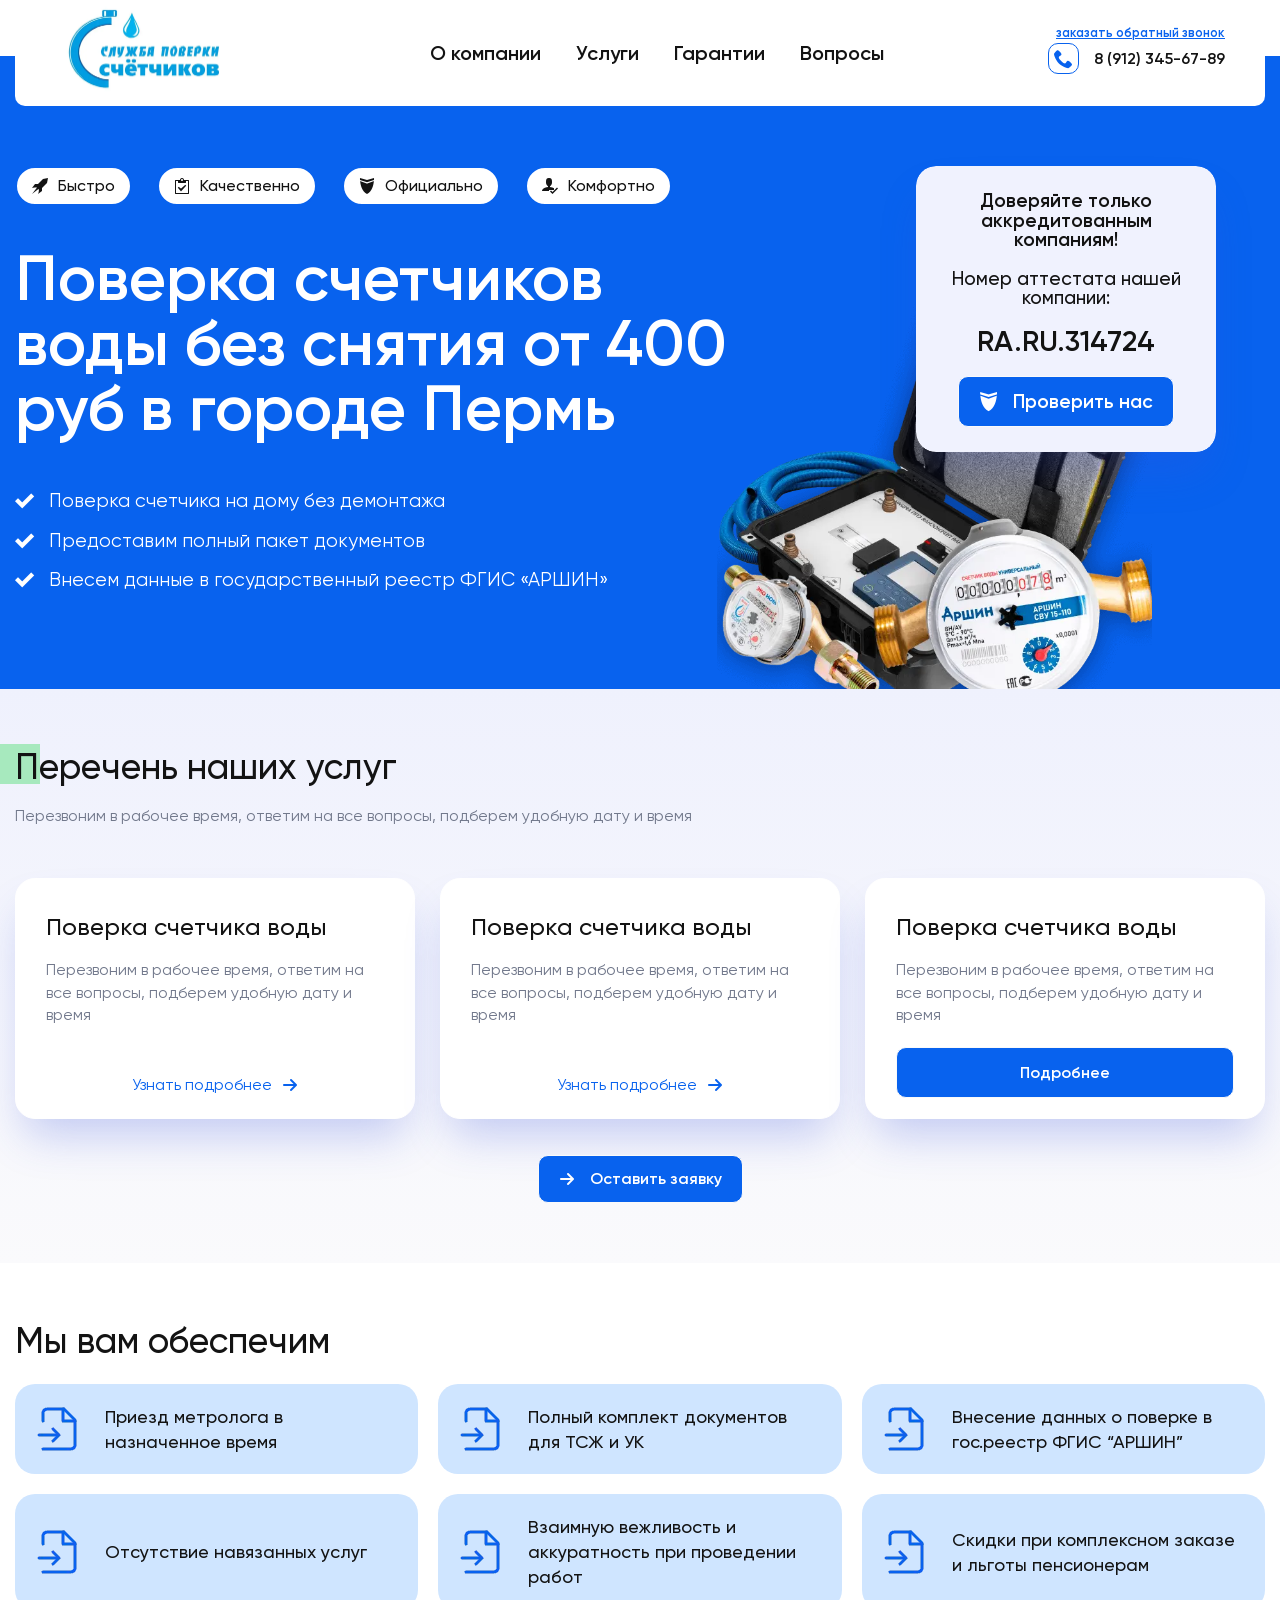
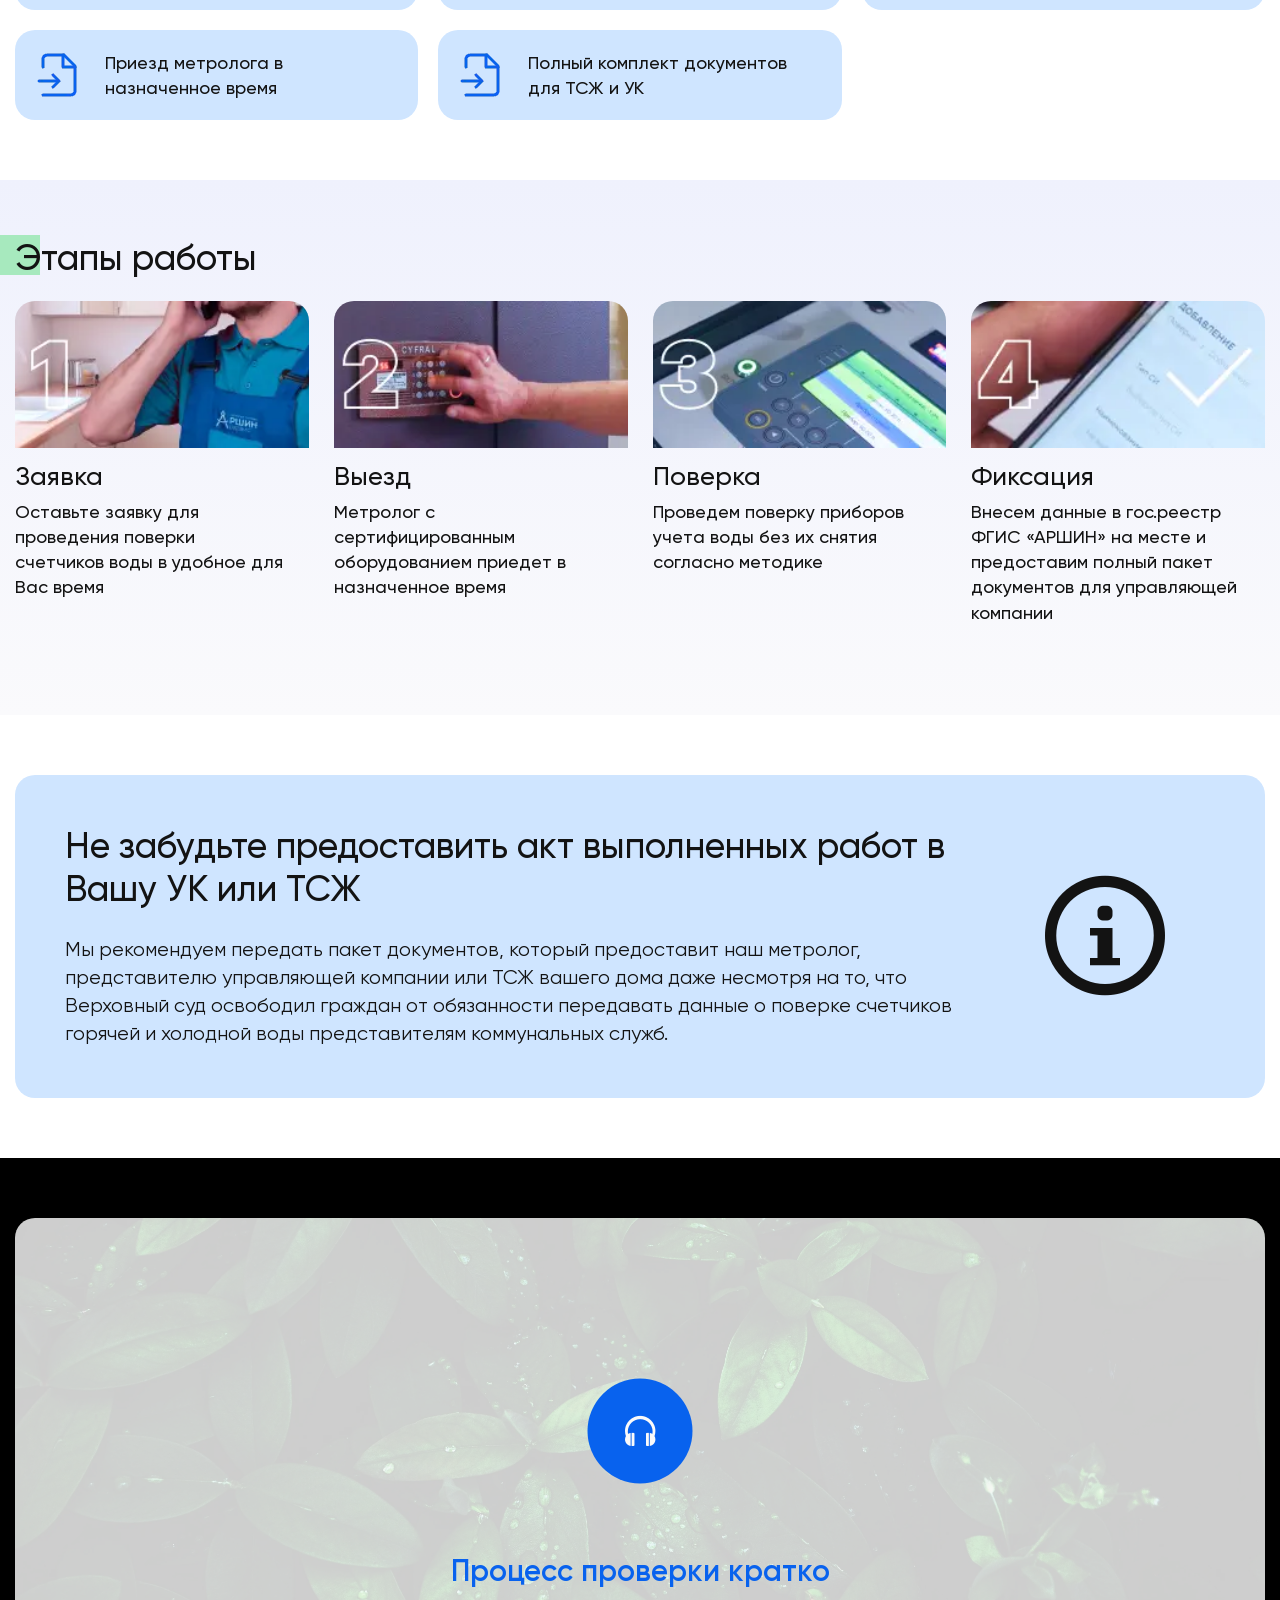
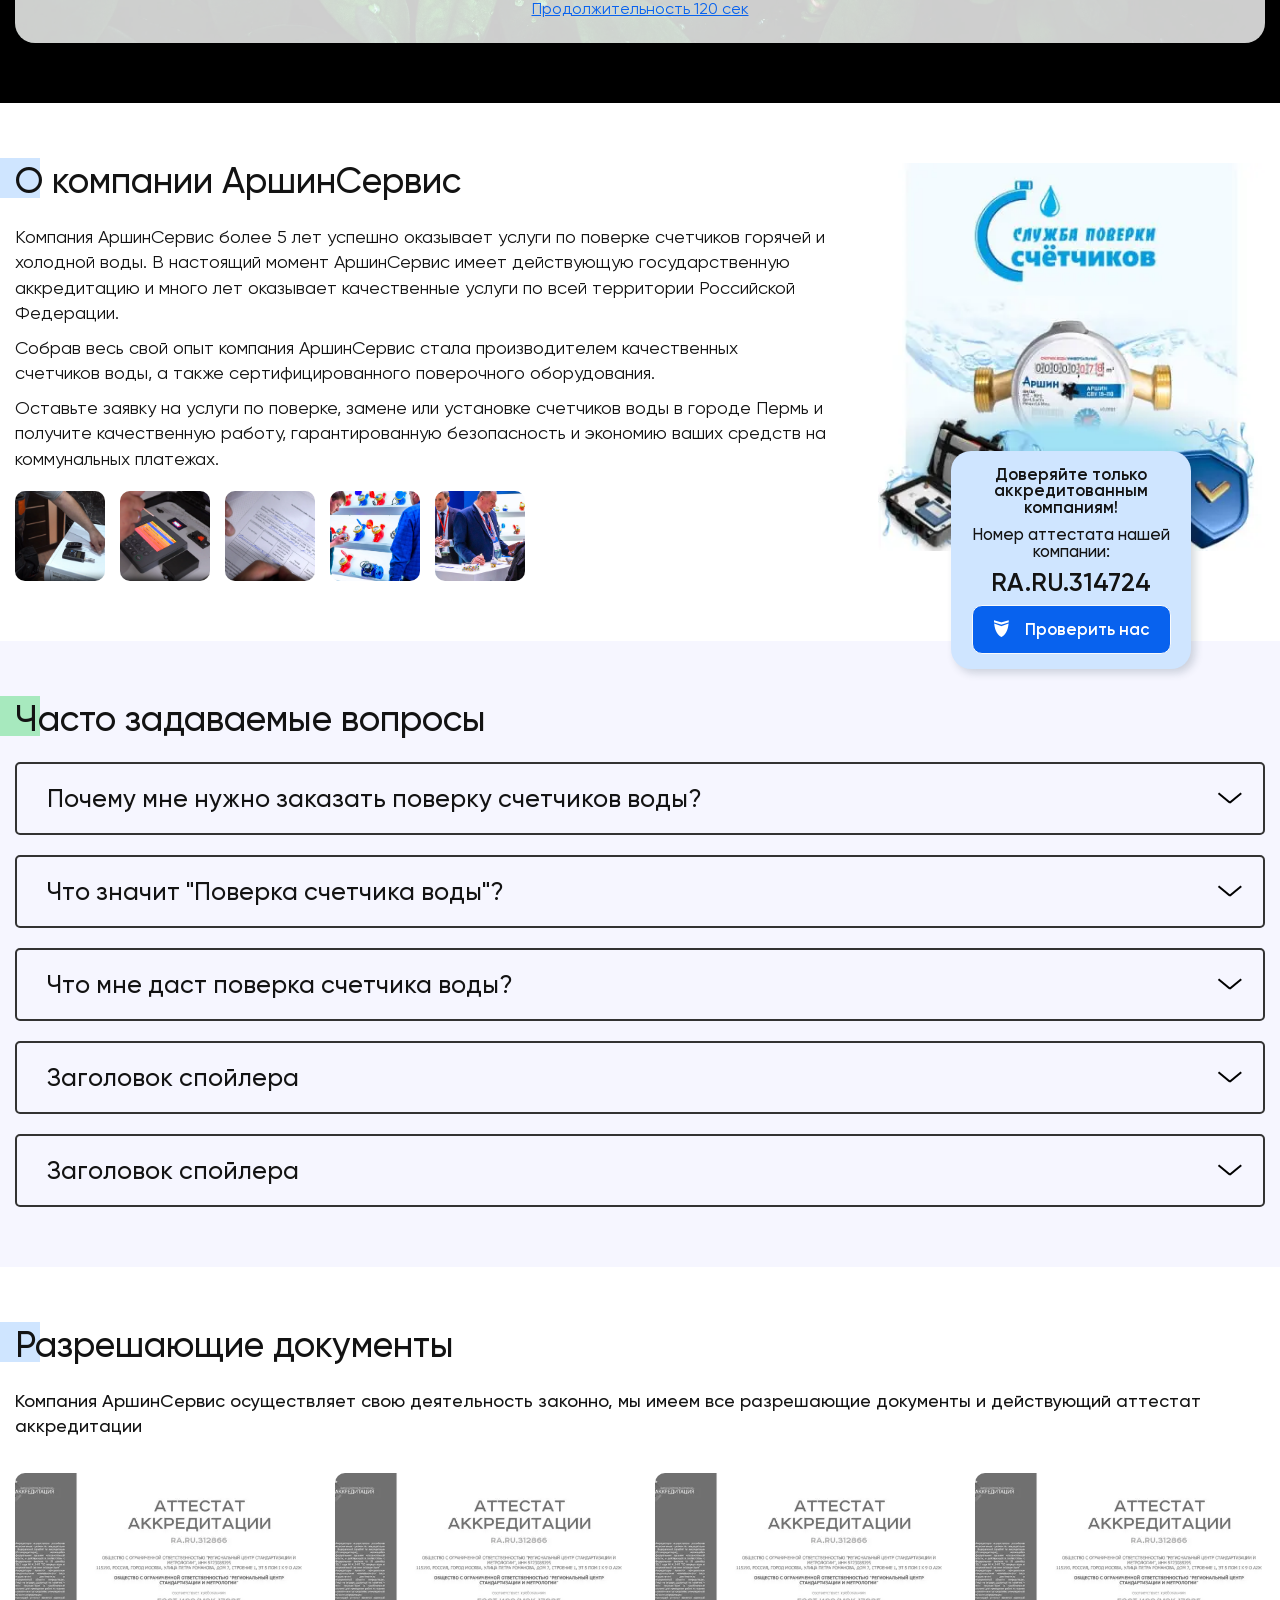
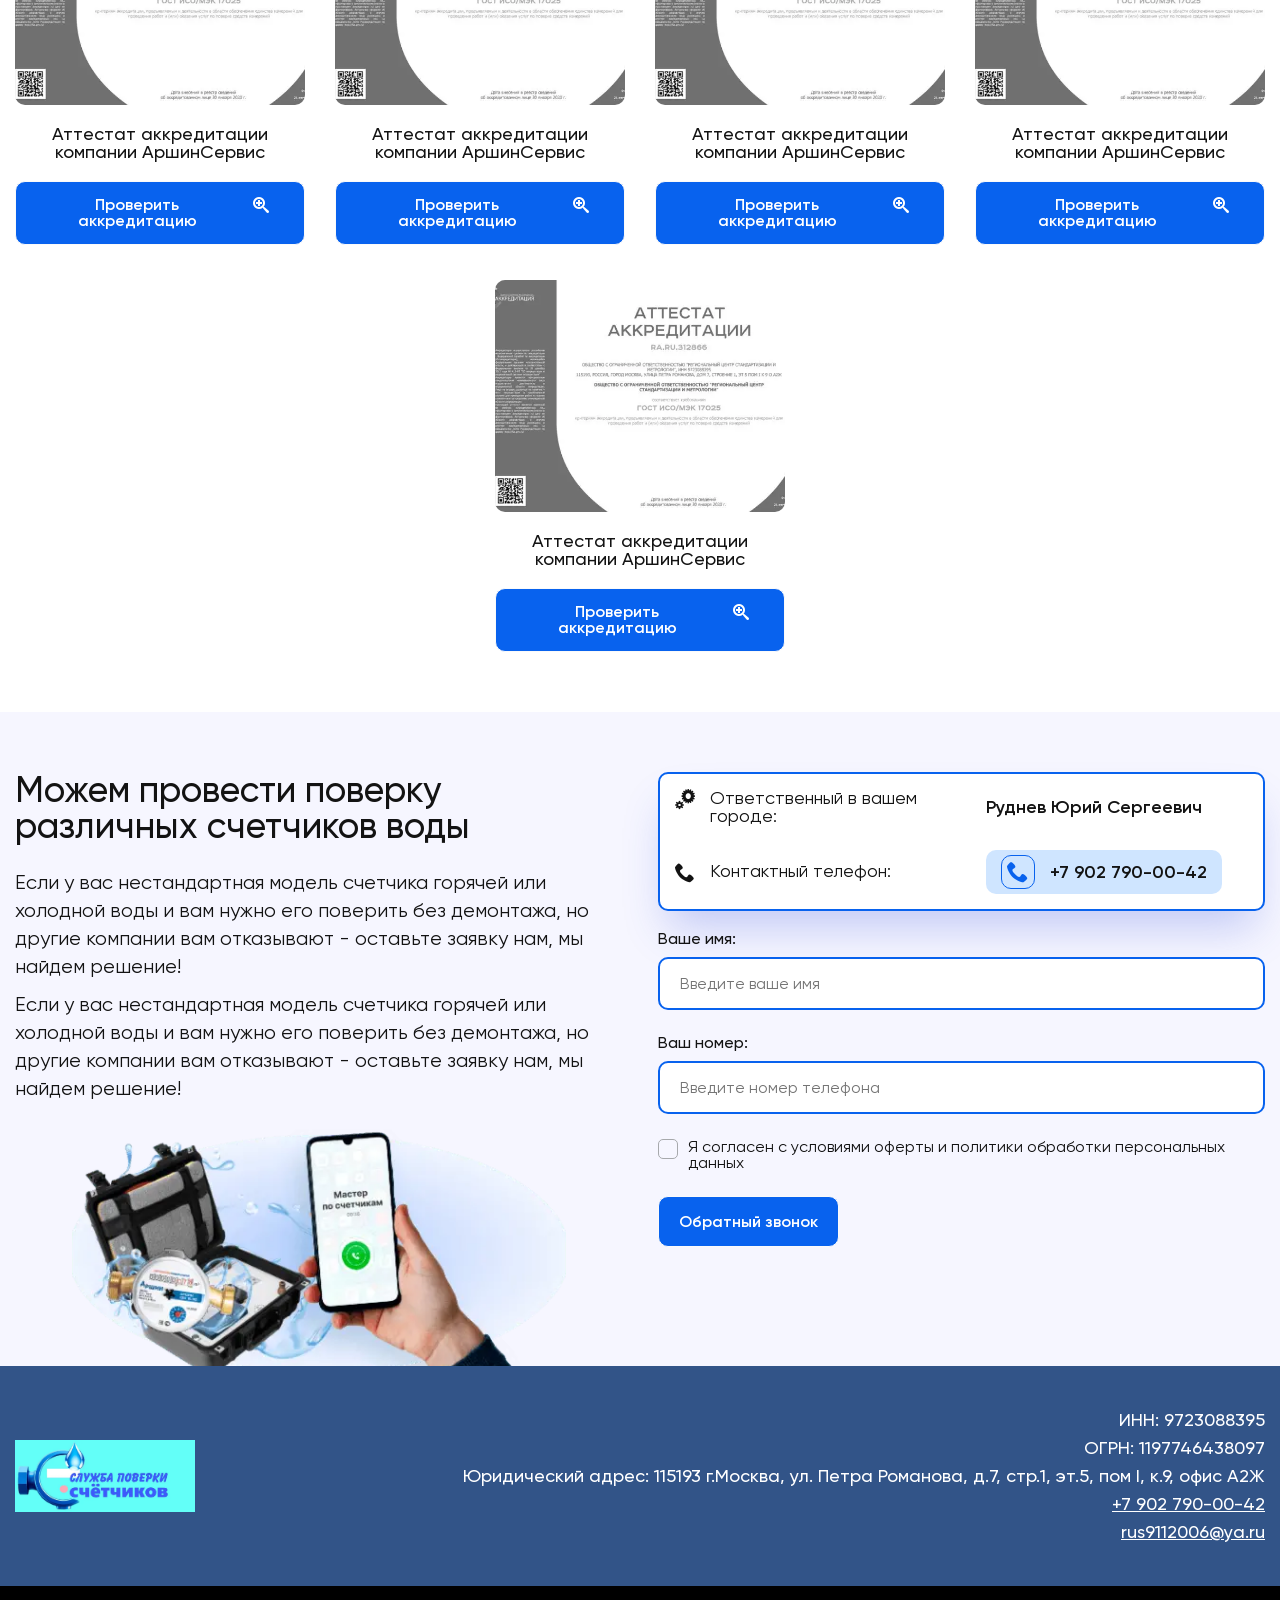
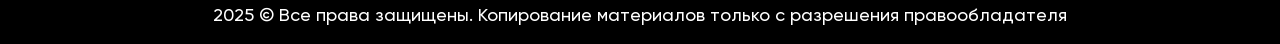
==== home.html @ b7b7fa83 "Updates" ====
<!DOCTYPE html>
<html lang="ru">

<head>
	<title>Главная</title>
	<meta charset="UTF-8">
	<meta name="format-detection" content="telephone=no">
	<!-- <style>body{opacity: 0;}</style> -->
	<link rel="stylesheet" href="css/style.min.css?_v=20250406232702">
	<link rel="shortcut icon" href="favicon.ico">
	<!-- <meta name="robots" content="noindex, nofollow"> -->
	<meta name="viewport" content="width=device-width, initial-scale=1.0">
</head>

<body>
	<div class="wrapper">
		<header class="header" data="data-scroll-show">
			<div class="header__container">
				<div class="header__body">
					<a href="/" class="header__logo"><picture><source data-srcset="img/logo-new.webp" srcset="[data-uri]" type="image/webp"><img src="[data-uri]"  data-src="img/logo-new.jpg" alt="logo"></picture></a>
					<div class="header__main">
						<div class="header__menu menu">
							<nav class="menu__body">
								<ul class="menu__list">
									<li class="menu__item"><a href="#" class="menu__link">О компании</a></li>
									<li class="menu__item"><a href="#" class="menu__link">Услуги</a></li>
									<li class="menu__item"><a href="#" class="menu__link">Гарантии</a></li>
									<li class="menu__item"><a href="#" class="menu__link">Вопросы</a></li>
								</ul>
							</nav>
						</div>
						<div class="header__phone">
							<a href="#" class="phone-callback">заказать обратный звонок</a>
							<a class="phone-link _icon-phone" href="tel:123456789"><span>8 (912) 345-67-89</span></a>
						</div>
						<button type="button" class="menu__icon icon-menu"><span></span></button>
					</div>
				</div>
			</div>
		</header>
		<main class="page">

			<div class="promo">
				<div class="promo__image-ibg"><picture><source data-srcset="img/header/01.webp" srcset="[data-uri]" type="image/webp"><img src="[data-uri]"  data-src="img/header/01.png" alt="promo"></picture></div>
				<div class="promo__container">

					<div class="promo__content">
						<div class="promo__plus items-plus">
							<div class="items-plus__item">
								<div class="items-plus__icon _icon-rocket"></div>
								<span class="items-plus__label">Быстро</span>
							</div>

							<div class="items-plus__item">
								<div class="items-plus__icon _icon-clipboard"></div>
								<span class="items-plus__label">Качественно</span>
							</div>

							<div class="items-plus__item">
								<div class="items-plus__icon _icon-shield"></div>
								<span class="items-plus__label">Официально</span>
							</div>

							<div class="items-plus__item">
								<div class="items-plus__icon _icon-user-check"></div>
								<span class="items-plus__label">Комфортно</span>
							</div>
						</div>

						<h1 class="title promo__title">
							<div class="decor decor-blue"></div>Поверка счетчиков воды без снятия от 400 руб в городе
							Пермь
						</h1>

						<ul class="promo__items">
							<li class="promo__item _icon-checkmark">Поверка счетчика на дому без демонтажа</li>
							<li class="promo__item _icon-checkmark">Предоставим полный пакет документов</li>
							<li class="promo__item _icon-checkmark">Внесем данные в государственный реестр ФГИС «АРШИН»
							</li>
						</ul>
					</div>
					<div class="promo__check check">
						<div class="check__body">
							<div class="check__title">
								Доверяйте только аккредитованным компаниям!
							</div>
							<div class="check__sub-title">
								Номер аттестата нашей компании:
							</div>
							<div class="check__number">RA.RU.314724</div>
							<a class="button __fw check__button _icon-shield" href="#popup" data-popup="#popup">Проверить
								нас</a>
						</div>
					</div>
				</div>
			</div>

			<section class="services">
				<div class="services__container">
					<div class="services__header">
						<div class="title services__title">
							<div class="decor decor_min decor-green"></div>Перечень наших услуг
						</div>
						<p class="services__sub-title">Перезвоним в рабочее время, ответим на все вопросы, подберем
							удобную дату и время</p>
						<a class="button _fw _icon-arrow-right2" href="#popup" data-popup="#popup">Оставить заявку</a>
					</div>

					<ul class="services__items">
						<li class="services__item item-services">
							<div class="item-services__content">
								<h2 class="item-services__title">Поверка счетчика воды</h2>
								<p class="item-services__sub-title">Перезвоним в рабочее время, ответим на все вопросы,
									подберем удобную дату и время</p>

							</div>
							<a data-popup="#popup2" class="item-services__link" href="#">Узнать подробнее</a>
						</li>

						<li class="services__item item-services">
							<div class="item-services__content">
								<h2 class="item-services__title">Поверка счетчика воды</h2>
								<p class="item-services__sub-title">Перезвоним в рабочее время, ответим на все вопросы,
									подберем удобную дату и время</p>

							</div>
							<a data-popup="#popup2" class="item-services__link" href="#">Узнать подробнее</a>
						</li>

						<li class="services__item item-services">
							<div class="item-services__content">
								<h2 class="item-services__title">Поверка счетчика воды</h2>
								<p class="item-services__sub-title">Перезвоним в рабочее время, ответим на все вопросы,
									подберем удобную дату и время</p>

							</div>
							<button data-popup="#popup2" class="button">Подробнее</button>
						</li>
					</ul>

					<div class="services__footer">
						<a class="button  _icon-arrow-right2" href="#popup" data-popup="#popup">Оставить заявку</a>
					</div>

				</div>
			</section>

			<section class="guaranties">
				<div class="guaranties__container">
					<h2 class="title guaranties__title">
						<div class="decor decor_min"></div>Мы вам обеспечим
					</h2>
					<ul class="guaranties__items " style="">
						<li class="guaranties__item">
							<div class="guaranties__icon">
								<picture><source data-srcset="img/guaranties/01.webp" srcset="[data-uri]" type="image/webp"><img src="[data-uri]"  data-src="img/guaranties/01.png" alt="01"></picture>
							</div>
							<p class="guaranties__label">Приезд метролога в назначенное время</p>
						</li>

						<li class="guaranties__item">
							<div class="guaranties__icon">
								<picture><source data-srcset="img/guaranties/01.webp" srcset="[data-uri]" type="image/webp"><img src="[data-uri]"  data-src="img/guaranties/01.png" alt="01"></picture>
							</div>
							<p class="guaranties__label">Полный комплект документов для ТСЖ и УК</p>
						</li>

						<li class="guaranties__item">
							<div class="guaranties__icon">
								<picture><source data-srcset="img/guaranties/01.webp" srcset="[data-uri]" type="image/webp"><img src="[data-uri]"  data-src="img/guaranties/01.png" alt="01"></picture>
							</div>
							<p class="guaranties__label">Внесение данных о поверке в гос.реестр ФГИС “АРШИН”</p>
						</li>

						<li class="guaranties__item">
							<div class="guaranties__icon">
								<picture><source data-srcset="img/guaranties/01.webp" srcset="[data-uri]" type="image/webp"><img src="[data-uri]"  data-src="img/guaranties/01.png" alt="01"></picture>
							</div>
							<p class="guaranties__label">Отсутствие навязанных услуг</p>
						</li>

						<li class="guaranties__item">
							<div class="guaranties__icon">
								<picture><source data-srcset="img/guaranties/01.webp" srcset="[data-uri]" type="image/webp"><img src="[data-uri]"  data-src="img/guaranties/01.png" alt="01"></picture>
							</div>
							<p class="guaranties__label">Взаимную вежливость и аккуратность при проведении работ</p>
						</li>

						<li class="guaranties__item">
							<div class="guaranties__icon">
								<picture><source data-srcset="img/guaranties/01.webp" srcset="[data-uri]" type="image/webp"><img src="[data-uri]"  data-src="img/guaranties/01.png" alt="01"></picture>
							</div>
							<p class="guaranties__label">Скидки при комплексном заказе и льготы пенсионерам</p>
						</li>

						<li class="guaranties__item">
							<div class="guaranties__icon">
								<picture><source data-srcset="img/guaranties/01.webp" srcset="[data-uri]" type="image/webp"><img src="[data-uri]"  data-src="img/guaranties/01.png" alt="01"></picture>
							</div>
							<p class="guaranties__label">Приезд метролога в назначенное время</p>
						</li>

						<li class="guaranties__item">
							<div class="guaranties__icon">
								<picture><source data-srcset="img/guaranties/01.webp" srcset="[data-uri]" type="image/webp"><img src="[data-uri]"  data-src="img/guaranties/01.png" alt="01"></picture>
							</div>
							<p class="guaranties__label">Полный комплект документов для ТСЖ и УК</p>
						</li>



					</ul>
				</div>
			</section>

			<section class="stage">
				<div class="stage__container">
					<h2 class="title stage__title">
						<div class="decor decor_min decor-green"></div>Этапы работы
					</h2>
					<div class="stage__items">
						<div class="stage__item">
							<div class="stage__body">
								<div class="stage__image-ibg">
									<picture><source data-srcset="img/stage/01.webp" srcset="[data-uri]" type="image/webp"><img src="[data-uri]"  data-src="img/stage/01.png" alt="01"></picture>
								</div>

								<div class="stage__main">
									<div class="stage__label">Заявка</div>
									<p class="stage__text">Оставьте заявку для проведения поверки счетчиков воды в
										удобное для Вас время</p>
								</div>
							</div>
						</div>

						<div class="stage__item">
							<div class="stage__body">
								<div class="stage__image-ibg">
									<picture><source srcset="img/stage/02.webp" type="image/webp"><img src="img/stage/02.png" alt="02"></picture>
								</div>
								<div class="stage__main">
									<div class="stage__label">Выезд</div>
									<p class="stage__text">Метролог с сертифицированным оборудованием приедет в
										назначенное время</p>
								</div>
							</div>
						</div>

						<div class="stage__item">
							<div class="stage__body">
								<div class="stage__image-ibg">
									<picture><source srcset="img/stage/03.webp" type="image/webp"><img src="img/stage/03.png" alt="03"></picture>
								</div>
								<div class="stage__main">
									<div class="stage__label">Поверка</div>
									<p class="stage__text">Проведем поверку приборов учета воды без их снятия согласно
										методике</p>
								</div>
							</div>
						</div>

						<div class="stage__item">
							<div class="stage__body">
								<div class="stage__image-ibg">
									<picture><source srcset="img/stage/04.webp" type="image/webp"><img src="img/stage/04.png" alt="04"></picture>
								</div>
								<div class="stage__main">
									<div class="stage__label">Фиксация</div>
									<p class="stage__text">Внесем данные в гос.реестр ФГИС «АРШИН» на месте и
										предоставим полный пакет документов для управляющей компании</p>
								</div>
							</div>
						</div>
					</div>
				</div>
			</section>

			<section class="info">
				<div class="info__container">
					<div class="info__body">
						<div class="info__content">
							<h2 class="title info__title">
								Не забудьте предоставить акт выполненных
								работ в Вашу УК или ТСЖ
							</h2>
							<div class="info__text">
								<p>Мы рекомендуем передать пакет документов, который предоставит наш метролог,
									представителю управляющей компании или ТСЖ
									вашего дома даже несмотря на то, что Верховный суд освободил граждан от
									обязанности
									передавать данные о поверке
									счетчиков горячей и холодной воды представителям коммунальных служб.
								</p>
							</div>
						</div>
						<div class="info__icon _icon-info"></div>
					</div>
				</div>
			</section>

			<section class="video">
				<div class="video__container">
					<div class="video__wrapper">
						<video id="video" class="video__video" controls preload poster="img/video_prewiew.jpg">
							<!-- <source src="img/video_site.webm" type="video/webm"> -->
							<source src="img/video_site.mp4" type="video/mp4">
							Ваш браузер не поддерживает встроенные видео :(
						</video>

						<button class="video__prewiew">
							<picture><source data-srcset="img/video_prewiew.webp" srcset="[data-uri]" type="image/webp"><img src="[data-uri]"  class="video__image" data-src="img/video_prewiew.jpg" alt="vidprew"></picture>
							<div class="video__content content-video">
								<div class="content-video__play _icon-headphones"></div>
								<div class="content-video__text">
									<div class="content-video__title">
										Процесс проверки кратко
									</div>
									<div class="content-video__info">Продолжительность 120 сек</div>
								</div>
							</div>
						</button>
					</div>
				</div>
			</section>

			<section class="about-us">
				<div class="about-us__container">
					<div class="about-us__main">
						<h2 class="title about-us__title">
							<div class="decor decor_min decor-blue"></div>О компании АршинСервис
						</h2>
						<div class="about-us__text">
							<p>Компания АршинСервис более 5 лет успешно оказывает услуги по поверке счетчиков горячей и
								холодной воды. В настоящий
								момент АршинСервис имеет действующую государственную аккредитацию и много лет оказывает
								качественные услуги по всей
								территории Российской Федерации.</p>
							<p>Собрав весь свой опыт компания АршинСервис стала производителем качественных счетчиков
								воды, а также сертифицированного
								поверочного оборудования.</p>
							<p>Оставьте заявку на услуги по поверке, замене или установке счетчиков воды в городе Пермь
								и получите качественную работу,
								гарантированную безопасность и экономию ваших средств на коммунальных платежах.</p>
						</div>
						<ul class="about-us__items" data-gallery>
							<li class="about-us__image-ibg" data-src="img/about/01.png">
								<picture><source srcset="img/about/01.webp" type="image/webp"><img src="img/about/01.png" alt="01"></picture>
							</li>
							<li class="about-us__image-ibg" data-src="img/about/02.png">
								<picture><source srcset="img/about/02.webp" type="image/webp"><img src="img/about/02.png" alt="02"></picture>
							</li>
							<li class="about-us__image-ibg" data-src="img/about/03.png">
								<picture><source srcset="img/about/03.webp" type="image/webp"><img src="img/about/03.png" alt="02"></picture>
							</li>
							<li class="about-us__image-ibg" data-src="img/about/04.png">
								<picture><source srcset="img/about/04.webp" type="image/webp"><img src="img/about/04.png" alt="02"></picture>
							</li>
							<li class="about-us__image-ibg" data-src="img/about/05.png">
								<picture><source srcset="img/about/05.webp" type="image/webp"><img src="img/about/05.png" alt="02"></picture>
							</li>
						</ul>
					</div>
					<div class="about-us__banner">
						<picture><source data-srcset="img/about/about-new.webp" srcset="[data-uri]" type="image/webp"><img src="[data-uri]"  data-src="img/about/about-new.jpg" alt="banner"></picture>
						<div class="check about-us__check">
							<div class="check__body">
								<div class="check__title">
									Доверяйте только аккредитованным компаниям!
								</div>
								<div class="check__sub-title">
									Номер аттестата нашей компании:
								</div>
								<div class="check__number">RA.RU.314724</div>
								<a class="button __fw check__button _icon-shield" href="#popup" data-popup="#popup">Проверить
									нас</a>
							</div>
						</div>
					</div>
				</div>
			</section>

			<section class="faq">
				<div class="faq__container">

					<div class="title faq__title">
						<div class="decor decor_min decor-green"></div>Часто задаваемые вопросы
					</div>
					<div data-spollers class="spollers">
						<div class="spollers__item">
							<button type="button" data-spoller class="spollers__title">Почему мне нужно заказать поверку
								счетчиков воды?</button>
							<div class="spollers__body">
								<p>
									Требования законодательства и разумная экономия. Оплата
									коммунальных услуг на основании показаний неповеренного
									счетчика воды производится с повышающим коэффициентом.
									Приборы учета воды, независимо от их назначения и
									технических параметров, в обязательном порядке на
									регулярной основе подлежат метрологической поверке, что
									закреплено в статье 13 Федерального закона «Об обеспечении
									единства измерений» №102-ФЗ. от 26 июня 2008 года, а также
									в постановлении Правительства Российской Федерации №354 от
									06 мая 2011 года.</p>
							</div>
						</div>

						<div class="spollers__item">
							<button type="button" data-spoller class="spollers__title">Что значит "Поверка счетчика
								воды"?</button>
							<div class="spollers__body">
								<p>
									Это проведение специальной процедуры по определению
									точности прибора и соответствию этого значения заводским
									характеристикам. Такая процедура проводится только
									специализированными организациями, имеющими аккредитацию
									государственных органов. Провести поверку счетчика воды
									необходимо по истечении межповерочного интервала, который
									определяет завод-изготовитель прибора. Межповерочный
									интервал - период времени между двумя поверками одного
									прибора.</p>

								<p>Если вы сомневаетесь, прошел ли ваш счечтик воды поверку
									своевременно и хотите избежать последствий в виде перехода
									на более дорогой тариф со стороны УК или ТСЖ, лучше
									обратитесь сейчас к специалисту с этим вопросом и
									обеспечте себе годы спокойствия.</p>
							</div>
						</div>

						<div class="spollers__item">
							<button type="button" data-spoller class="spollers__title">Что мне даст поверка счетчика
								воды?</button>
							<div class="spollers__body">
								<p>
									После окончания межповерочного интервала, счетчик воды, в
									силу условий эксплуатации и других причин, считается
									непригодным к использованию до момента его повторной
									поверки и получения заключения от специалистов
									аккредитованной компании. Произвести поверку счетчика воды
									необходимо сразу же по завершению межповерочного интервала
									или ранее, так как с 1-го числа месяца, следующего за
									месяцем, в котором необходимо произвести поверку, порядок
									начислений будет следующим:</p>

								<p>Первые 3 месяца расчет соимости коммунальных услуг производится по среднемесячному
									показателю за последние 6 месяцев
									потребления воды.
									Далее расчет производится с повышающим коэффициентом, равным 1,5.
									*Правила предоставления коммунальных услуг собственникам и пользователям помещений в
									многоквартирных домах и жилых
									домов, утверждённые постановлением Правительства Российской Федерации № 354 от 6 мая
									2011 года (см. пункт 59, 60).</p>
							</div>
						</div>

						<div class="spollers__item">
							<button type="button" data-spoller class="spollers__title">Заголовок спойлера</button>
							<div class="spollers__body">Контент спойлера</div>
						</div>

						<div class="spollers__item">
							<button type="button" data-spoller class="spollers__title">Заголовок спойлера</button>
							<div class="spollers__body">Контент спойлера</div>
						</div>
					</div>
				</div>
			</section>

			<section class="documents">
				<div class="documents__container">
					<h2 class="title documents__title">
						<div class="decor decor_min decor-blue"></div>Разрешающие документы
					</h2>
					<p class="documents__sub-title">Компания АршинСервис осуществляет свою деятельность законно, мы
						имеем все разрешающие документы и действующий аттестат
						аккредитации</p>

					<div class="documents__items">
						<div class="documents__item item-document">
							<div class="item-document__image-ibg">
								<picture><source srcset="img/docs/01.webp" type="image/webp"><img src="img/docs/01.jpg" alt="01"></picture>
							</div>
							<div class="item-document__title">Аттестат аккредитации компании АршинСервис</div>
							<a href="#" class="button item-document__link _icon-zoom-in">Проверить аккредитацию</a>
						</div>

						<div class="documents__item item-document">
							<div class="item-document__image-ibg">
								<picture><source srcset="img/docs/01.webp" type="image/webp"><img src="img/docs/01.jpg" alt="01"></picture>
							</div>
							<div class="item-document__title">Аттестат аккредитации компании АршинСервис</div>
							<a href="#" class="button item-document__link _icon-zoom-in">Проверить аккредитацию</a>
						</div>

						<div class="documents__item item-document">
							<div class="item-document__image-ibg">
								<picture><source srcset="img/docs/01.webp" type="image/webp"><img src="img/docs/01.jpg" alt="01"></picture>
							</div>
							<div class="item-document__title">Аттестат аккредитации компании АршинСервис</div>
							<a href="#" class="button item-document__link _icon-zoom-in">Проверить аккредитацию</a>
						</div>

						<div class="documents__item item-document">
							<div class="item-document__image-ibg">
								<picture><source srcset="img/docs/01.webp" type="image/webp"><img src="img/docs/01.jpg" alt="01"></picture>
							</div>
							<div class="item-document__title">Аттестат аккредитации компании АршинСервис</div>
							<a href="#" class="button item-document__link _icon-zoom-in">Проверить аккредитацию</a>
						</div>

						<div class="documents__item item-document">
							<div class="item-document__image-ibg">
								<picture><source srcset="img/docs/01.webp" type="image/webp"><img src="img/docs/01.jpg" alt="01"></picture>
							</div>
							<div class="item-document__title">Аттестат аккредитации компании АршинСервис</div>
							<a href="#" class="button item-document__link _icon-zoom-in">Проверить аккредитацию</a>
						</div>
					</div>

				</div>
			</section>

			<div class="callback">
				<div class="callback__container">
					<div class="callback__column">
						<h3 class="title callback__title">
							Можем провести поверку различных счетчиков воды
						</h3>
						<div class="callback__text">
							<p>Если у вас нестандартная модель счетчика горячей или холодной воды и вам нужно его
								поверить
								без демонтажа, но другие
								компании вам отказывают - оставьте заявку нам, мы найдем решение!</p>
							<p>Если у вас нестандартная модель счетчика горячей или холодной воды и вам нужно его
								поверить
								без демонтажа, но другие
								компании вам отказывают - оставьте заявку нам, мы найдем решение!</p>

						</div>

						<div class="callback__image-ibg"><picture><source data-srcset="img/callback/01.webp" srcset="[data-uri]" type="image/webp"><img src="[data-uri]"  data-src="img/callback/01.png" alt="callback"></picture>
						</div>
					</div>
					<div class="callback__column">
						<div class="callback__contacts contacts-items">
							<div class="contacts-items__item">
								<div class="contacts-items__label _icon-cogs">Ответственный в вашем городе:
								</div>
								<div class="contacts-items__value">Руднев Юрий Сергеевич</div>
							</div>

							<div class="contacts-items__item">
								<div class="contacts-items__label _icon-phone">Контактный телефон:</div>
								<a href="#" class="contacts-items__value phone-link _icon-phone">+7 902 790-00-42</a>
							</div>
						</div>

						<form action="" class="form callback__form form-callback">

							<div class="form__row">
								<label class="form__label" for="name">Ваше имя:</label>
								<input autocomplete="off" type="text" id="name" name="form[]" data-error="Ошибка" placeholder="Введите ваше имя" class="input">
							</div>

							<div class="form__row">
								<label class="form__label" for="phone">Ваш номер:</label>
								<input autocomplete="off" type="phone" id="phone" name="form[]" data-error="Ошибка" placeholder="Введите номер телефона" class="input form__input">
							</div>

							<div class="checkbox form-callback__checkbox">
								<input id="c_1" data-error="Ошибка" class="checkbox__input" type="checkbox" value="1" name="form[]">
								<label for="c_1" class="checkbox__label"><span class="checkbox__text">Я согласен с
										условиями оферты и политики обработки персональных данных</span></label>
							</div>

							<button class="button form-callback__button">Обратный звонок</button>
						</form>
					</div>
				</div>
			</div>
		</main>
		<footer class="footer">
			<div class="footer__container">
				<div class="footer__body">
					<a href="/" class="footer__logo">
						<picture><source data-srcset="img/logo.webp" srcset="[data-uri]" type="image/webp"><img src="[data-uri]"  data-src="img/logo.jpg" alt="logo"></picture>
					</a>
					<ul class="footer__right">
						<li class="footer__item">
							ИНН: 9723088395
						</li>
						<li class="footer__item">
							ОГРН: 1197746438097
						</li>
						<li class="footer__item">
							Юридический адрес: 115193 г.Москва, ул. Петра Романова, д.7, стр.1, эт.5, пом I, к.9, офис А2Ж
						</li>
						<li class="footer__item">
							<a href="#">+7 902 790-00-42</a>
						</li>
						<li class="footer__item">
							<a href="#">rus9112006@ya.ru</a>
						</li>
					</ul>
				</div>

			</div>
			<div class="footer__rights">
				<div class="__container">
					2025 © Все права защищены. Копирование материалов только с разрешения правообладателя
				</div>
			</div>
		</footer>
	</div>
	<div id="popup" aria-hidden="true" class="popup">
		<div class="popup__wrapper">
			<div class="popup__content">
				<button data-close type="button" class="popup__close"></button>
				<div class="popup__text">
					<div class="title popup__title">Заказать обратный звонок</div>
					<div class="popup__sub-title">Мы перезвоним вам в рабочее время</div>
					<form action="" class="form callback__form form-callback">

						<div class="form__row">
							<label class="form__label" for="name">Ваше имя:</label>
							<input autocomplete="off" type="text" id="name" name="form[]" data-error="Ошибка" placeholder="Введите ваше имя" class="input">
						</div>

						<div class="form__row">
							<label class="form__label" for="phone">Ваш номер:</label>
							<input autocomplete="off" type="phone" id="phone" name="form[]" data-error="Ошибка" placeholder="Введите номер телефона" class="input form__input">
						</div>

						<div class="checkbox form-callback__checkbox">
							<input id="c_2" data-error="Ошибка" class="checkbox__input" type="checkbox" value="1" name="form[]">
							<label for="c_2" class="checkbox__label"><span class="checkbox__text">Я согласен с
									условиями оферты и <a href="#">политики обработки</a> персональных данных</span></label>
						</div>

						<button class="button _fw">Обратный звонок</button>
					</form>
				</div>
			</div>
		</div>
	</div>


	<div id="popup2" aria-hidden="true" class="popup">
		<div class="popup__wrapper">
			<div class="popup__content">
				<button data-close type="button" class="popup__close"></button>
				<div class="popup__text">
					<div class="stage__item">
						<div class="stage__body">
							<div class="stage__img">
								ФОТО
							</div>
							<div class="stage__main">
								<div class="stage__label">ЗАГОЛОВОЛК</div>
								<p class="stage__text">текст</p>
							</div>
						</div>
					</div>
				</div>
			</div>
		</div>
	</div>
	<script src="js/app.min.js?_v=20250406232702"></script>
</body>

</html>
---- css/style.min.css ----
@charset "UTF-8";@font-face{font-family:Gilroy;font-display:swap;src:url(../fonts/Gilroy-Light.woff2) format("woff2"),url(../fonts/Gilroy-Light.woff) format("woff");font-weight:300;font-style:normal}@font-face{font-family:Gilroy;font-display:swap;src:url(../fonts/Gilroy-Medium.woff2) format("woff2"),url(../fonts/Gilroy-Medium.woff) format("woff");font-weight:500;font-style:normal}@font-face{font-family:Gilroy;font-display:swap;src:url(../fonts/Gilroy-SemiBold.woff2) format("woff2"),url(../fonts/Gilroy-SemiBold.woff) format("woff");font-weight:600;font-style:normal}@font-face{font-family:Gilroy;font-display:swap;src:url(../fonts/Gilroy-Regular.woff2) format("woff2"),url(../fonts/Gilroy-Regular.woff) format("woff");font-weight:400;font-style:normal}@font-face{font-family:icons;font-display:swap;src:url(../fonts/icons.woff2) format("woff2"),url(../fonts/icons.woff) format("woff");font-weight:400;font-style:normal}.item-services__link::after,.popup__close::before,[class*=_icon-]:before{font-family:icons;font-style:normal;font-weight:400;font-variant:normal;text-transform:none;line-height:1;-webkit-font-smoothing:antialiased;-moz-osx-font-smoothing:grayscale}[class*=_icon-]:before{display:block}._icon-home:before{content:"\e900"}._icon-office:before{content:"\e903"}._icon-pencil:before{content:"\e905"}._icon-droplet:before{content:"\e90b"}._icon-image:before{content:"\e90d"}._icon-headphones:before{content:"\e910"}._icon-book:before{content:"\e91f"}._icon-library:before{content:"\e921"}._icon-folder-plus:before{content:"\e931"}._icon-price-tags:before{content:"\e936"}._icon-cart:before{content:"\e93a"}._icon-credit-card:before{content:"\e93f"}._icon-phone:before{content:"\e942"}._icon-phone-hang-up:before{content:"\e943"}._icon-pushpin:before{content:"\e946"}._icon-compass:before{content:"\e949"}._icon-clock:before{content:"\e94e"}._icon-calendar:before{content:"\e953"}._icon-printer:before{content:"\e954"}._icon-download:before{content:"\e960"}._icon-bubbles4:before{content:"\e970"}._icon-user-check:before{content:"\e975"}._icon-spinner2:before{content:"\e97b"}._icon-spinner6:before{content:"\e97f"}._icon-spinner8:before{content:"\e981"}._icon-spinner10:before{content:"\e983"}._icon-binoculars:before{content:"\e985"}._icon-search:before{content:"\e986"}._icon-zoom-in:before{content:"\e987"}._icon-zoom-out:before{content:"\e988"}._icon-lock:before{content:"\e98f"}._icon-unlocked:before{content:"\e990"}._icon-wrench:before{content:"\e991"}._icon-cog:before{content:"\e994"}._icon-cogs:before{content:"\e995"}._icon-hammer:before{content:"\e996"}._icon-stats-dots:before{content:"\e99b"}._icon-trophy:before{content:"\e99e"}._icon-leaf:before{content:"\e9a4"}._icon-rocket:before{content:"\e9a5"}._icon-hammer2:before{content:"\e9a8"}._icon-bin:before{content:"\e9ac"}._icon-briefcase:before{content:"\e9ae"}._icon-truck:before{content:"\e9b0"}._icon-shield:before{content:"\e9b4"}._icon-power:before{content:"\e9b5"}._icon-clipboard:before{content:"\e9b8"}._icon-download2:before{content:"\e9c5"}._icon-link:before{content:"\e9cb"}._icon-bookmarks:before{content:"\e9d3"}._icon-sun:before{content:"\e9d4"}._icon-star-full:before{content:"\e9d9"}._icon-heart:before{content:"\e9da"}._icon-info:before{content:"\ea0c"}._icon-cancel-circle:before{content:"\ea0d"}._icon-checkmark:before{content:"\ea10"}._icon-arrow-right2:before{content:"\ea3c"}._icon-arrow-left2:before{content:"\ea40"}._icon-share2:before{content:"\ea82"}._icon-whatsapp:before{content:"\ea93"}*{padding:0;margin:0;border:0}*,:after,:before{-webkit-box-sizing:border-box;box-sizing:border-box}body,html{height:100%;min-width:320px}body{color:#131313;line-height:1;font-family:Gilroy;font-size:1rem;-ms-text-size-adjust:100%;-moz-text-size-adjust:100%;-webkit-text-size-adjust:100%;-webkit-font-smoothing:antialiased;-moz-osx-font-smoothing:grayscale}button,input,textarea{font-family:Gilroy;font-size:inherit}button{cursor:pointer;color:inherit;background-color:inherit}a{color:inherit}a:link,a:visited{text-decoration:none}a:hover{text-decoration:none}ul li{list-style:none}img{vertical-align:top}h1,h2,h3,h4,h5,h6{font-weight:inherit;font-size:inherit}body{background-color:#fff}.lock body{overflow:hidden;-ms-touch-action:none;touch-action:none}.wrapper{min-height:100%;display:-webkit-box;display:-ms-flexbox;display:flex;-webkit-box-orient:vertical;-webkit-box-direction:normal;-ms-flex-direction:column;flex-direction:column;overflow:hidden}.wrapper>main{-webkit-box-flex:1;-ms-flex:1 1 auto;flex:1 1 auto}.wrapper>*{min-width:0}[class*=__container]{max-width:85.625rem;-webkit-box-sizing:content-box;box-sizing:content-box;margin:0 auto;padding:0 .9375rem}.form__row{width:100%}.form__row:not(:last-child){margin-bottom:1.5625rem}.form__label{display:block;font-weight:500}.form__label:not(:last-child){margin-bottom:.625rem}.button{display:-webkit-inline-box;display:-ms-inline-flexbox;display:inline-flex;padding:.9375rem 1.25rem;border:1px solid #fafafa;font-weight:700;background-color:#0862ee;border-radius:.625rem;color:#fff;-webkit-transition:all .2s ease;transition:all .2s ease}.button::before{margin-right:.9375rem}.button._fw{width:100%;-webkit-box-pack:center;-ms-flex-pack:center;justify-content:center}input[type=email],input[type=tel],input[type=text],textarea{-webkit-appearance:none;-moz-appearance:none;appearance:none}.input{width:100%;display:block;padding:.9375rem 1.25rem;border:1px solid #eee;border-radius:.625rem!important}textarea.input{resize:none;padding:0 0}.checkbox{position:relative}.checkbox:not(:last-child){margin-bottom:.3125em}.checkbox__input{position:absolute;width:0;height:0;opacity:0}.checkbox__input:focus+.checkbox__label:before{-webkit-box-shadow:0 0 5px #000;box-shadow:0 0 5px #000}.checkbox__input:checked+.checkbox__label:before{background:#0862ee}.checkbox__label{cursor:pointer;display:-webkit-inline-box;display:-ms-inline-flexbox;display:inline-flex;-webkit-box-align:center;-ms-flex-align:center;align-items:center;position:relative;gap:10px}.checkbox__label:before{content:"";-ms-flex-item-align:start;align-self:flex-start;-webkit-box-flex:0;-ms-flex:0 0 20px;flex:0 0 20px;width:20px;height:20px;border:1px solid #a7a9ac;border-radius:.3125rem}body::after{content:"";background-color:rgba(0,0,0,.5);position:fixed;width:100%;height:100%;top:0;left:0;opacity:0;-webkit-transition:opacity .8s ease 0s;transition:opacity .8s ease 0s;pointer-events:none;z-index:149}.popup-show body::after{opacity:1}.popup{position:fixed;top:0;left:0;bottom:0;right:0;padding:30px 10px;-webkit-transition:visibility .8s ease 0s;transition:visibility .8s ease 0s;visibility:hidden;pointer-events:none}.popup_show{z-index:150;visibility:visible;overflow:auto;pointer-events:auto}.popup_show .popup__content{visibility:visible;-webkit-transform:translateY(0);-ms-transform:translateY(0);transform:translateY(0);opacity:1}.popup__wrapper{display:-webkit-box;display:-ms-flexbox;display:flex;-webkit-box-orient:vertical;-webkit-box-direction:normal;-ms-flex-direction:column;flex-direction:column;-webkit-box-align:center;-ms-flex-align:center;align-items:center;min-height:100%;-webkit-box-flex:1;-ms-flex:1 1 auto;flex:1 1 auto;width:100%;display:flex;-webkit-box-pack:center;-ms-flex-pack:center;justify-content:center;align-items:center}.popup__content{visibility:hidden;-webkit-transform:translateY(100px);-ms-transform:translateY(100px);transform:translateY(100px);opacity:0;-webkit-transition:opacity .3s,-webkit-transform .3s ease 0s;transition:opacity .3s,-webkit-transform .3s ease 0s;transition:transform .3s ease 0s,opacity .3s;transition:transform .3s ease 0s,opacity .3s,-webkit-transform .3s ease 0s;background-color:#eee;padding:2.25rem;width:100%;max-width:37.5rem;border-radius:20px}.lock .popup__content{visibility:visible}.popup__close::before{font-size:1.875rem;content:"\ea0d";position:absolute;top:15px;right:15px}.popup__sub-title{font-size:1.125rem}.popup__sub-title:not(:last-child){margin-bottom:.9375rem}.spollers{display:-ms-grid;display:grid}.spollers__item:not(:last-child){margin-bottom:1.25rem}.spollers__title{width:100%;cursor:default;text-align:left;border:2px solid #333;padding:1.25rem 3.4375rem 1.25rem 1.875rem;border-radius:.3125rem;position:relative;font-size:1.25rem;font-weight:500;-webkit-transition:color .3s ease;transition:color .3s ease}._spoller-init .spollers__title{cursor:pointer}._spoller-init .spollers__title::after,._spoller-init .spollers__title::before{content:"";position:absolute;right:1.25rem;top:50%;background-color:#000;height:2px;width:15px;-webkit-transition:-webkit-transform .3s ease 0s;transition:-webkit-transform .3s ease 0s;transition:transform .3s ease 0s;transition:transform .3s ease 0s,-webkit-transform .3s ease 0s}._spoller-init .spollers__title::before{-webkit-transform:translate(-75%,-50%) rotate(40deg);-ms-transform:translate(-75%,-50%) rotate(40deg);transform:translate(-75%,-50%) rotate(40deg)}._spoller-init .spollers__title::after{-webkit-transform:translate(0,-50%) rotate(-40deg);-ms-transform:translate(0,-50%) rotate(-40deg);transform:translate(0,-50%) rotate(-40deg)}._spoller-init .spollers__title._spoller-active{border-color:#0862ee}._spoller-init .spollers__title._spoller-active::before{-webkit-transform:translateX(-75%) rotate(-40deg);-ms-transform:translateX(-75%) rotate(-40deg);transform:translateX(-75%) rotate(-40deg)}._spoller-init .spollers__title._spoller-active::after{-webkit-transform:rotate(40deg);-ms-transform:rotate(40deg);transform:rotate(40deg)}.spollers__body{padding:1.25rem 1.875rem;font-size:1.25rem}[class*=-ibg]{position:relative}[class*=-ibg] img{position:absolute;width:100%;height:100%;top:0;left:0;-o-object-fit:cover;object-fit:cover}[class*=-ibg_contain] img{-o-object-fit:contain;object-fit:contain}.video__wrapper{position:relative;overflow:hidden;height:0;padding-bottom:56.25%}.video__wrapper embed,.video__wrapper iframe,.video__wrapper object,.video__wrapper video{position:absolute;top:0;left:0;width:100%;height:100%}p{line-height:1.4}p:not(:last-child){margin-bottom:.625rem}.phone-callback{color:#0862ee;font-size:.8em;text-align:right}.phone-callback:link{text-decoration:underline}.phone-link{display:-webkit-box;display:-ms-flexbox;display:flex;-webkit-box-align:center;-ms-flex-align:center;align-items:center;-webkit-column-gap:.9375rem;-moz-column-gap:.9375rem;column-gap:.9375rem;-webkit-transition:color .3s ease;transition:color .3s ease}.phone-link::before{border:1px solid #0862ee;padding:.3125rem;border-radius:.625rem;font-size:1.2em;color:#0862ee}.title{position:relative;z-index:1;font-size:2.25rem;font-weight:500}.title:not(:last-child){margin-bottom:1.5625rem}.decor{position:absolute;top:0;left:-.9375rem;width:3.75rem;height:3.75rem;z-index:-1}.decor_min{top:-.3125rem;width:2.5rem;height:2.5rem}.decor-blue{background-color:#cfe5ff}.decor-green{background-color:#a7e9be}.header{min-height:6.25rem;z-index:99}.header__body{display:-webkit-box;display:-ms-flexbox;display:flex;padding:.9375rem 0;background-color:#fff;border-radius:1.5625rem}.header__main{display:-webkit-box;display:-ms-flexbox;display:flex;-webkit-box-align:center;-ms-flex-align:center;align-items:center}.header__logo{-webkit-box-flex:0;-ms-flex:0 0 15.625rem;flex:0 0 15.625rem;max-height:4.375rem}.header__logo img{max-width:100%;margin:-20px 0}.header__menu{-webkit-box-flex:1;-ms-flex:1 1 32.5rem;flex:1 1 32.5rem}.header__phone{display:-webkit-box;display:-ms-flexbox;display:flex;-webkit-box-orient:vertical;-webkit-box-direction:normal;-ms-flex-direction:column;flex-direction:column;-webkit-box-flex:0;-ms-flex:0 0 auto;flex:0 0 auto;font-size:1.2em;padding:.1875rem .625rem;border-radius:.625rem;font-weight:700;line-height:.1;-webkit-transition:all .3s ease;transition:all .3s ease;gap:.625rem;text-align:center}.menu-open .menu{left:0}.menu__list{display:-webkit-box;display:-ms-flexbox;display:flex;-ms-flex-wrap:wrap;flex-wrap:wrap;-webkit-box-pack:center;-ms-flex-pack:center;justify-content:center;padding:0 .625rem}.menu__item{font-weight:700;font-size:1.25rem}.menu__item:not(:last-child){margin-right:1.5625rem}.menu__link{-webkit-transition:color .3s ease;transition:color .3s ease;padding:.3125rem}.icon-menu{display:none}.footer{padding:2.8125rem 0 0 0;background-color:#325488;color:#fff;font-size:1.125rem;font-weight:500}.footer__container{margin-bottom:2.8125rem}.footer__body{display:-webkit-box;display:-ms-flexbox;display:flex;gap:2.1875rem;-webkit-box-pack:justify;-ms-flex-pack:justify;justify-content:space-between}.footer__logo{-webkit-box-flex:0;-ms-flex:0 0 11.25rem;flex:0 0 11.25rem;-ms-flex-item-align:center;-ms-grid-row-align:center;align-self:center}.footer__logo img{max-width:100%}.footer__right{display:-webkit-box;display:-ms-flexbox;display:flex;-webkit-box-orient:vertical;-webkit-box-direction:normal;-ms-flex-direction:column;flex-direction:column;-webkit-box-align:end;-ms-flex-align:end;align-items:flex-end}.footer__item a:link{text-decoration:underline}.footer__item:not(:last-child){margin-bottom:.625rem}.footer__rights{padding:1.25rem;background-color:#000;text-align:center}.promo{padding:6.875rem 0 3.75rem 0;position:relative;background-color:#0862ee;color:#fff;margin-top:-3.125rem}.promo__image-ibg{position:absolute;bottom:0;right:10%;padding:17%}.promo__container{position:relative;display:-webkit-box;display:-ms-flexbox;display:flex;-webkit-box-orient:vertical;-webkit-box-direction:normal;-ms-flex-direction:column;flex-direction:column;z-index:2}.promo__content:not(:last-child){margin-bottom:2.5rem}.promo__title{font-weight:700}.promo__title:not(:last-child){margin-bottom:3.125rem}.promo__title .decor{background-color:#0862ee}.promo__items{display:-webkit-box;display:-ms-flexbox;display:flex;-webkit-box-orient:vertical;-webkit-box-direction:normal;-ms-flex-direction:column;flex-direction:column;row-gap:1.25rem;font-size:1.2em}.promo__item{display:-webkit-box;display:-ms-flexbox;display:flex;-webkit-column-gap:.9375rem;-moz-column-gap:.9375rem;column-gap:.9375rem}.promo__check{position:absolute;top:0;right:20%;width:300px;border-radius:1.25rem;overflow:hidden;-webkit-box-shadow:0 26px 44px -10px rgba(57,81,219,.27);box-shadow:0 26px 44px -10px rgba(57,81,219,.27)}.items-plus{display:-webkit-box;display:-ms-flexbox;display:flex;-webkit-column-gap:1.5625rem;-moz-column-gap:1.5625rem;column-gap:1.5625rem}.items-plus:not(:last-child){margin-bottom:2.5rem}.items-plus__item{display:-webkit-box;display:-ms-flexbox;display:flex;border:2px solid #0862ee;background-color:#fff;color:#131313;border-radius:1.25rem;padding:.625rem .9375rem;font-weight:500}.items-plus__icon:not(:last-child){margin-right:.625rem}.check{display:inline-block}.check__body{padding:1.5625rem;border-radius:1.25rem;background-color:#f0f2fe;font-size:1.2em;display:-webkit-box;display:-ms-flexbox;display:flex;-webkit-box-orient:vertical;-webkit-box-direction:normal;-ms-flex-direction:column;flex-direction:column;gap:1.25rem;-webkit-box-align:center;-ms-flex-align:center;align-items:center;text-align:center;color:#131313}.check__title{font-weight:700}.check__sub-title{font-weight:500}.check__number{font-weight:700;font-size:1.5em}.services{padding:3.75rem 0;background:-webkit-gradient(linear,left top,left bottom,from(#eff1fd),to(#fafafc));background:linear-gradient(180deg,#eff1fd,#fafafc 100%)}.services__container{display:-ms-grid;display:grid;-ms-grid-columns:1fr 3fr;grid-template-columns:1fr 3fr;gap:2.25rem;-webkit-box-align:center;-ms-flex-align:center;align-items:center}.services__title:not(:last-child){margin-bottom:1.25rem}.services__sub-title{color:#72798c}.services__sub-title:not(:last-child){margin-bottom:.9375rem}.services__items{display:-ms-grid;display:grid;-ms-grid-columns:1fr 1fr 1fr;grid-template-columns:1fr 1fr 1fr;gap:1.5625rem}.services__item{-webkit-box-shadow:0 26px 44px -10px rgba(57,81,219,.27);box-shadow:0 26px 44px -10px rgba(57,81,219,.27)}.services__footer{-ms-grid-column-align:center;justify-self:center}.item-services{background-color:#fff;border:1px solid #fff;border-radius:1.25rem;display:-webkit-box;display:-ms-flexbox;display:flex;-webkit-box-orient:vertical;-webkit-box-direction:normal;-ms-flex-direction:column;flex-direction:column;padding:2.25rem 1.875rem 1.25rem 1.875rem;-webkit-box-pack:justify;-ms-flex-pack:justify;justify-content:space-between}.item-services .button{-webkit-box-pack:center;-ms-flex-pack:center;justify-content:center}.item-services__content>:not(:last-child){margin-bottom:1.25rem}.item-services__content:not(:last-child){margin-bottom:1.25rem}.item-services__title{font-size:1.5rem;font-weight:500}.item-services__sub-title{color:#72798c}.item-services__link{display:-webkit-box;display:-ms-flexbox;display:flex;-ms-flex-item-align:center;-ms-grid-row-align:center;align-self:center;-webkit-box-align:center;-ms-flex-align:center;align-items:center;padding:.3125rem;color:#0862ee}.item-services__link::after{content:"\ea3c";margin-left:.625rem;-webkit-transition:all .2s ease;transition:all .2s ease}.item-services__link:hover::after{margin-left:20px}.guaranties{padding:3.75rem 0}.guaranties__title:not(:last-child){margin-bottom:1.5625rem}.guaranties__items{display:-ms-grid;display:grid;gap:1.25rem;-webkit-box-align:stretch;-ms-flex-align:stretch;align-items:stretch;-ms-grid-columns:(1fr)[3];grid-template-columns:repeat(3,1fr)}.guaranties__item{display:-webkit-box;display:-ms-flexbox;display:flex;border-radius:1.25rem;background-color:#cfe5ff;-webkit-box-align:center;-ms-flex-align:center;align-items:center;padding:1.25rem;gap:1.25rem;-webkit-transition:all .3s ease;transition:all .3s ease}.guaranties__icon{-webkit-box-flex:0;-ms-flex:0 0 3.125rem;flex:0 0 3.125rem;border-radius:1.25rem}.guaranties__icon img{max-width:100%}.guaranties__label{font-size:1.125rem;font-weight:500;line-height:1.4}.stage{padding:3.75rem 0;background:-webkit-gradient(linear,left top,left bottom,from(#eff1fd),to(#fafafc));background:linear-gradient(180deg,#eff1fd,#fafafc 100%)}.stage__title:not(:last-child){margin-bottom:1.5625rem}.stage__items{display:-webkit-box;display:-ms-flexbox;display:flex;-ms-flex-wrap:wrap;flex-wrap:wrap;margin:0 -.78125rem;row-gap:2.1875rem}.stage__item{width:25%;padding:0 .78125rem}.stage__body{border-radius:1.25rem;overflow:hidden}.stage__image-ibg{padding-bottom:50%;overflow:hidden}.stage__image-ibg:not(:last-child){margin-bottom:.9375rem}.stage__image-ibg img{-webkit-transition:all .3s ease;transition:all .3s ease;width:100%;max-width:100%;-o-object-fit:cover;object-fit:cover}.stage__main{padding:0 1.25rem 1.875rem 0}.stage__label{font-size:1.625rem;font-weight:500}.stage__label:not(:last-child){margin-bottom:.625rem}.stage__text{font-weight:500;font-size:1.125rem;line-height:1.4}.info{padding:3.75rem 0}.info__body{padding:3.125rem;display:-webkit-box;display:-ms-flexbox;display:flex;-webkit-box-align:center;-ms-flex-align:center;align-items:center;background-color:#cfe5ff;border-radius:1.25rem}.info__title{line-height:1.2}.info__text{font-size:1.25rem}.info__icon{font-size:7.5rem;padding:3.125rem}.video{padding:3.75rem 0;background-color:#000}.video__wrapper{padding-bottom:34%;border-radius:1.25rem}.video__prewiew{display:-webkit-box;display:-ms-flexbox;display:flex;-webkit-box-align:center;-ms-flex-align:center;align-items:center;-webkit-box-pack:center;-ms-flex-pack:center;justify-content:center}.video__prewiew img{position:absolute;top:0;left:0;width:100%;height:100%;-o-object-fit:cover;object-fit:cover}.content-video{position:absolute;top:0;left:0;width:100%;height:100%;display:-webkit-box;display:-ms-flexbox;display:flex;-webkit-box-orient:vertical;-webkit-box-direction:normal;-ms-flex-direction:column;flex-direction:column;-webkit-box-pack:end;-ms-flex-pack:end;justify-content:flex-end;color:#0862ee;background-color:rgba(255,255,255,.795)}.content-video__play{position:absolute;top:50%;left:50%;-webkit-transform:translate(-50%,-50%);-ms-transform:translate(-50%,-50%);transform:translate(-50%,-50%);-ms-flex-item-align:center;-ms-grid-row-align:center;align-self:center;color:#000;font-size:1.875rem;border-radius:50%;background-color:#0862ee;padding:3%;z-index:99}.content-video__play::before{color:#fafafa;z-index:99}.content-video__play::after{content:"";width:30px;height:30px;border-radius:100%;border:3px solid #0862ee;position:absolute;z-index:-1;top:50%;left:50%;-webkit-transform:translate(-50%,-50%);-ms-transform:translate(-50%,-50%);transform:translate(-50%,-50%);-webkit-animation:ring 2s infinite;animation:ring 2s infinite}.content-video__text{padding:1.5625rem}.content-video__title{font-size:1.875rem;font-weight:700}.content-video__title:not(:last-child){margin-bottom:.625rem}.content-video__info{text-decoration:underline}.about-us{background-color:#fff;padding:3.75rem 0}.about-us__container{display:-webkit-box;display:-ms-flexbox;display:flex;gap:3.125rem}.about-us__main{-webkit-box-flex:1;-ms-flex:1 0 65%;flex:1 0 65%}.about-us__text{font-size:1.125rem}.about-us__text:not(:last-child){margin-bottom:1.25rem}.about-us__items{display:-webkit-box;display:-ms-flexbox;display:flex;gap:.9375rem}.about-us__image-ibg{width:5.625rem;height:5.625rem;border-radius:.625rem;overflow:hidden}.about-us__banner{width:35%;position:relative}.about-us__banner img{max-width:100%;-o-object-fit:contain;object-fit:contain}.about-us__check{position:absolute;bottom:-21%;left:50%;-webkit-transform:translateX(-50%);-ms-transform:translateX(-50%);transform:translateX(-50%);width:240px;font-size:.875rem}.about-us__check .check__body{background-color:#cfe5ff;padding:.9375rem .625rem;gap:.625rem;-webkit-box-shadow:4px 4px 8px 0 rgba(34,60,80,.2);box-shadow:4px 4px 8px 0 rgba(34,60,80,.2)}.faq{padding:3.75rem 0;background-color:#f6f6ff}.documents{padding:3.75rem 0}.documents__sub-title{font-size:1.125rem;font-weight:500}.documents__sub-title:not(:last-child){margin-bottom:2.1875rem}.documents__items{display:-webkit-box;display:-ms-flexbox;display:flex;-ms-flex-wrap:wrap;flex-wrap:wrap;margin:0 -.9375rem;-webkit-box-pack:center;-ms-flex-pack:center;justify-content:center;row-gap:2.1875rem}.item-document{width:25%;padding:0 .9375rem;text-align:center}.item-document__image-ibg{padding-bottom:80%;overflow:hidden;border-radius:.625rem}.item-document__image-ibg img{-webkit-transition:-webkit-transform .3s ease;transition:-webkit-transform .3s ease;transition:transform .3s ease;transition:transform .3s ease,-webkit-transform .3s ease}.item-document__image-ibg:not(:last-child){margin-bottom:1.25rem}.item-document__title{font-size:1.375rem;font-weight:500}.item-document__title:not(:last-child){margin-bottom:1.25rem}.item-document__link{display:-webkit-inline-box;display:-ms-inline-flexbox;display:inline-flex;-webkit-box-orient:horizontal;-webkit-box-direction:reverse;-ms-flex-direction:row-reverse;flex-direction:row-reverse;-webkit-box-pack:end;-ms-flex-pack:end;justify-content:flex-end;gap:.9375rem}.item-document__link:not(:last-child){margin-bottom:1.25rem}.callback{padding:3.75rem 0;background-color:#f6f6ff}.callback__container{display:-ms-grid;display:grid;-ms-grid-columns:1fr 1fr;grid-template-columns:1fr 1fr;gap:2.1875rem}.callback__text{font-size:1.25rem}.callback__text:not(:last-child){margin-bottom:1.25rem}.callback__image-ibg{padding-bottom:40%}.callback__form input{border:2px solid #0862ee}.contacts-items{border-radius:.625rem;border:2px solid #0862ee;padding:1.5625rem;font-size:1.125rem;background-color:#fff;-webkit-box-shadow:0 26px 44px -10px rgba(57,81,219,.27);box-shadow:0 26px 44px -10px rgba(57,81,219,.27)}.contacts-items:not(:last-child){margin-bottom:1.25rem}.contacts-items__item{display:-webkit-box;display:-ms-flexbox;display:flex;gap:1.5625rem;-webkit-box-align:center;-ms-flex-align:center;align-items:center}.contacts-items__item:not(:last-child){margin-bottom:1.5625rem}.contacts-items__item .phone-link{background-color:#cfe5ff;padding:.3125rem .9375rem;border-radius:.625rem}.contacts-items__label{-webkit-box-flex:0;-ms-flex:0 1 50%;flex:0 1 50%;display:-webkit-box;display:-ms-flexbox;display:flex;gap:.9375rem}.contacts-items__label::before{font-size:1.25rem}.contacts-items__value{font-weight:900}.form-callback a{color:#0862ee}.form-callback a:link{text-decoration:underline}.form-callback a:hover{text-decoration:none}.form-callback__checkbox:not(:last-child){margin-bottom:1.5625rem}@-webkit-keyframes ring{0%{width:30px;height:30px;opacity:1}100%{width:300px;height:300px;opacity:0}}@keyframes ring{0%{width:30px;height:30px;opacity:1}100%{width:300px;height:300px;opacity:0}}.swiper{overflow:hidden}.swiper-wrapper{width:100%;height:100%;-webkit-box-sizing:content-box;box-sizing:content-box;display:-webkit-box;display:-ms-flexbox;display:flex;position:relative}.swiper-vertical .swiper-wrapper{-webkit-box-orient:vertical;-webkit-box-direction:normal;-ms-flex-direction:column;flex-direction:column}.swiper-autoheight .swiper-wrapper{-webkit-box-align:start;-ms-flex-align:start;align-items:flex-start}.swiper-initialized .swiper-slide{-ms-flex-negative:0;flex-shrink:0}.swiper-android .swiper-slide,.swiper-android .swiper-wrapper{-webkit-transform:translate3d(0,0,0);transform:translate3d(0,0,0)}.swiper-button-lock{display:none!important}@font-face{font-family:lg;src:url([data-uri]) format("woff2"),url([data-uri]) format("woff");font-weight:400;font-style:normal;font-display:block}.lg-icon{font-family:lg!important;speak:never;font-style:normal;font-weight:400;font-variant:normal;text-transform:none;line-height:1;-webkit-font-smoothing:antialiased;-moz-osx-font-smoothing:grayscale}.lg-container{font-family:system-ui,-apple-system,"Segoe UI",Roboto,"Helvetica Neue",Arial,"Noto Sans","Liberation Sans",sans-serif,"Apple Color Emoji","Segoe UI Emoji","Segoe UI Symbol","Noto Color Emoji"}.lg-next,.lg-prev{background-color:rgba(0,0,0,.45);border-radius:2px;color:#999;cursor:pointer;display:block;font-size:22px;margin-top:-10px;padding:8px 10px 9px;position:absolute;top:50%;z-index:1080;outline:0;border:none}.lg-next.disabled,.lg-prev.disabled{opacity:0!important;cursor:default}.lg-next:hover:not(.disabled),.lg-prev:hover:not(.disabled){color:#fff}.lg-single-item .lg-next,.lg-single-item .lg-prev{display:none}.lg-next{right:20px}.lg-next:before{content:"\e095"}.lg-prev{left:20px}.lg-prev:after{content:"\e094"}@-webkit-keyframes lg-right-end{0%{left:0}50%{left:-30px}100%{left:0}}@keyframes lg-right-end{0%{left:0}50%{left:-30px}100%{left:0}}@-webkit-keyframes lg-left-end{0%{left:0}50%{left:30px}100%{left:0}}@keyframes lg-left-end{0%{left:0}50%{left:30px}100%{left:0}}.lg-outer.lg-right-end .lg-object{-webkit-animation:lg-right-end .3s;animation:lg-right-end .3s;position:relative}.lg-outer.lg-left-end .lg-object{-webkit-animation:lg-left-end .3s;animation:lg-left-end .3s;position:relative}.lg-toolbar{z-index:1082;left:0;position:absolute;top:0;width:100%}.lg-media-overlap .lg-toolbar{background-image:-webkit-gradient(linear,left bottom,left top,from(rgba(0,0,0,0)),to(rgba(0,0,0,.4)));background-image:linear-gradient(0deg,rgba(0,0,0,0),rgba(0,0,0,.4))}.lg-toolbar .lg-icon{color:#999;cursor:pointer;float:right;font-size:24px;height:47px;line-height:27px;padding:10px 0;text-align:center;width:50px;text-decoration:none!important;outline:medium none;will-change:color;-webkit-transition:color .2s linear;transition:color .2s linear;background:0 0;border:none;-webkit-box-shadow:none;box-shadow:none}.lg-toolbar .lg-icon.lg-icon-18{font-size:18px}.lg-toolbar .lg-icon:hover{color:#fff}.lg-toolbar .lg-close:after{content:"\e070"}.lg-toolbar .lg-maximize{font-size:22px}.lg-toolbar .lg-maximize:after{content:"\e90a"}.lg-toolbar .lg-download:after{content:"\e0f2"}.lg-sub-html{color:#eee;font-size:16px;padding:10px 40px;text-align:center;z-index:1080;opacity:0;-webkit-transition:opacity .2s ease-out 0s;transition:opacity .2s ease-out 0s}.lg-sub-html h4{margin:0;font-size:13px;font-weight:700}.lg-sub-html p{font-size:12px;margin:5px 0 0}.lg-sub-html a{color:inherit}.lg-sub-html a:hover{text-decoration:underline}.lg-media-overlap .lg-sub-html{background-image:-webkit-gradient(linear,left top,left bottom,from(rgba(0,0,0,0)),to(rgba(0,0,0,.6)));background-image:linear-gradient(180deg,rgba(0,0,0,0),rgba(0,0,0,.6))}.lg-item .lg-sub-html{position:absolute;bottom:0;right:0;left:0}.lg-error-msg{font-size:14px;color:#999}.lg-counter{color:#999;display:inline-block;font-size:16px;padding-left:20px;padding-top:12px;height:47px;vertical-align:middle}.lg-closing .lg-next,.lg-closing .lg-prev,.lg-closing .lg-sub-html,.lg-closing .lg-toolbar{opacity:0;-webkit-transition:-webkit-transform .08 cubic-bezier(0,0,.25,1) 0s,opacity .08 cubic-bezier(0,0,.25,1) 0s,color .08 linear;-webkit-transition:opacity .08 cubic-bezier(0,0,.25,1) 0s,color .08 linear,-webkit-transform .08 cubic-bezier(0,0,.25,1) 0s;transition:opacity .08 cubic-bezier(0,0,.25,1) 0s,color .08 linear,-webkit-transform .08 cubic-bezier(0,0,.25,1) 0s;transition:transform .08 cubic-bezier(0,0,.25,1) 0s,opacity .08 cubic-bezier(0,0,.25,1) 0s,color .08 linear;transition:transform .08 cubic-bezier(0,0,.25,1) 0s,opacity .08 cubic-bezier(0,0,.25,1) 0s,color .08 linear,-webkit-transform .08 cubic-bezier(0,0,.25,1) 0s}body:not(.lg-from-hash) .lg-outer.lg-start-zoom .lg-item:not(.lg-zoomable) .lg-img-wrap,body:not(.lg-from-hash) .lg-outer.lg-start-zoom .lg-item:not(.lg-zoomable) .lg-video-cont{opacity:0;-ms-transform:scale3d(.5,.5,.5);-webkit-transform:scale3d(.5,.5,.5);transform:scale3d(.5,.5,.5);will-change:transform,opacity;-webkit-transition:-webkit-transform 250ms cubic-bezier(0,0,.25,1) 0s,opacity 250ms cubic-bezier(0,0,.25,1)!important;-webkit-transition:opacity 250ms cubic-bezier(0,0,.25,1),-webkit-transform 250ms cubic-bezier(0,0,.25,1) 0s!important;transition:opacity 250ms cubic-bezier(0,0,.25,1),-webkit-transform 250ms cubic-bezier(0,0,.25,1) 0s!important;transition:transform 250ms cubic-bezier(0,0,.25,1) 0s,opacity 250ms cubic-bezier(0,0,.25,1)!important;transition:transform 250ms cubic-bezier(0,0,.25,1) 0s,opacity 250ms cubic-bezier(0,0,.25,1),-webkit-transform 250ms cubic-bezier(0,0,.25,1) 0s!important}body:not(.lg-from-hash) .lg-outer.lg-start-zoom .lg-item:not(.lg-zoomable).lg-complete .lg-img-wrap,body:not(.lg-from-hash) .lg-outer.lg-start-zoom .lg-item:not(.lg-zoomable).lg-complete .lg-video-cont{opacity:1;-ms-transform:scale3d(1,1,1);-webkit-transform:scale3d(1,1,1);transform:scale3d(1,1,1)}.lg-group:after{content:"";display:table;clear:both}.lg-container{display:none;outline:0}.lg-container.lg-show{display:block}.lg-on{scroll-behavior:unset}.lg-hide-sub-html .lg-sub-html,.lg-next,.lg-pager-outer,.lg-prev,.lg-toolbar{opacity:0;will-change:transform,opacity;-webkit-transition:-webkit-transform .25s cubic-bezier(0,0,.25,1) 0s,opacity .25s cubic-bezier(0,0,.25,1) 0s;-webkit-transition:opacity .25s cubic-bezier(0,0,.25,1) 0s,-webkit-transform .25s cubic-bezier(0,0,.25,1) 0s;transition:opacity .25s cubic-bezier(0,0,.25,1) 0s,-webkit-transform .25s cubic-bezier(0,0,.25,1) 0s;transition:transform .25s cubic-bezier(0,0,.25,1) 0s,opacity .25s cubic-bezier(0,0,.25,1) 0s;transition:transform .25s cubic-bezier(0,0,.25,1) 0s,opacity .25s cubic-bezier(0,0,.25,1) 0s,-webkit-transform .25s cubic-bezier(0,0,.25,1) 0s}.lg-show-in .lg-next,.lg-show-in .lg-pager-outer,.lg-show-in .lg-prev,.lg-show-in .lg-toolbar{opacity:1}.lg-show-in.lg-hide-sub-html .lg-sub-html{opacity:1}.lg-show-in .lg-hide-items .lg-prev{opacity:0;-webkit-transform:translate3d(-10px,0,0);transform:translate3d(-10px,0,0)}.lg-show-in .lg-hide-items .lg-next{opacity:0;-webkit-transform:translate3d(10px,0,0);transform:translate3d(10px,0,0)}.lg-show-in .lg-hide-items .lg-toolbar{opacity:0;-webkit-transform:translate3d(0,-10px,0);transform:translate3d(0,-10px,0)}.lg-show-in .lg-hide-items.lg-hide-sub-html .lg-sub-html{opacity:0;-webkit-transform:translate3d(0,20px,0);transform:translate3d(0,20px,0)}.lg-outer{width:100%;height:100%;position:fixed;top:0;left:0;z-index:1050;text-align:left;opacity:.001;outline:0;will-change:auto;overflow:hidden;-webkit-transition:opacity .15s ease 0s;transition:opacity .15s ease 0s}.lg-outer *{-webkit-box-sizing:border-box;box-sizing:border-box}.lg-outer.lg-zoom-from-image{opacity:1}.lg-outer.lg-visible{opacity:1}.lg-outer.lg-css3 .lg-item:not(.lg-start-end-progress).lg-current,.lg-outer.lg-css3 .lg-item:not(.lg-start-end-progress).lg-next-slide,.lg-outer.lg-css3 .lg-item:not(.lg-start-end-progress).lg-prev-slide{-webkit-transition-duration:inherit!important;transition-duration:inherit!important;-webkit-transition-timing-function:inherit!important;transition-timing-function:inherit!important}.lg-outer.lg-css3.lg-dragging .lg-item.lg-current,.lg-outer.lg-css3.lg-dragging .lg-item.lg-next-slide,.lg-outer.lg-css3.lg-dragging .lg-item.lg-prev-slide{-webkit-transition-duration:0s!important;transition-duration:0s!important;opacity:1}.lg-outer.lg-grab img.lg-object{cursor:-webkit-grab;cursor:-o-grab;cursor:-ms-grab;cursor:grab}.lg-outer.lg-grabbing img.lg-object{cursor:move;cursor:-webkit-grabbing;cursor:-o-grabbing;cursor:-ms-grabbing;cursor:grabbing}.lg-outer .lg-content{position:absolute;top:0;left:0;right:0;bottom:0}.lg-outer .lg-inner{width:100%;position:absolute;left:0;top:0;bottom:0;-webkit-transition:opacity 0s;transition:opacity 0s;white-space:nowrap}.lg-outer .lg-item{will-change:transform,opacity;display:none!important}.no-webp .lg-outer .lg-item:not(.lg-start-end-progress){background:url([data-uri]) no-repeat scroll center center transparent}.lg-outer.lg-css3 .lg-current,.lg-outer.lg-css3 .lg-next-slide,.lg-outer.lg-css3 .lg-prev-slide{display:inline-block!important}.lg-outer.lg-css .lg-current{display:inline-block!important}.lg-outer .lg-img-wrap,.lg-outer .lg-item{display:inline-block;text-align:center;position:absolute;width:100%;height:100%}.lg-outer .lg-img-wrap:before,.lg-outer .lg-item:before{content:"";display:inline-block;height:100%;vertical-align:middle}.lg-outer .lg-img-wrap{position:absolute;left:0;right:0;top:0;bottom:0;white-space:nowrap;font-size:0}.lg-outer .lg-item.lg-complete{background-image:none}.lg-outer .lg-item.lg-current{z-index:1060}.lg-outer .lg-object{display:inline-block;vertical-align:middle;max-width:100%;max-height:100%;width:auto;height:auto;position:relative}.lg-outer .lg-empty-html .lg-sub-html,.lg-outer .lg-empty-html.lg-sub-html{display:none}.lg-outer.lg-hide-download .lg-download{opacity:.75;pointer-events:none}.lg-outer .lg-first-slide .lg-dummy-img{position:absolute;top:50%;left:50%}.lg-outer.lg-components-open:not(.lg-zoomed) .lg-components{-webkit-transform:translate3d(0,0,0);transform:translate3d(0,0,0);opacity:1}.lg-outer.lg-components-open:not(.lg-zoomed) .lg-sub-html{opacity:1;-webkit-transition:opacity .2s ease-out .15s;transition:opacity .2s ease-out .15s}.lg-backdrop{position:fixed;top:0;left:0;right:0;bottom:0;z-index:1040;background-color:#000;opacity:0;will-change:auto;-webkit-transition:opacity 333ms ease-in 0s;transition:opacity 333ms ease-in 0s}.lg-backdrop.in{opacity:1}.lg-css3.lg-no-trans .lg-current,.lg-css3.lg-no-trans .lg-next-slide,.lg-css3.lg-no-trans .lg-prev-slide{-webkit-transition:none 0s ease 0s!important;transition:none 0s ease 0s!important}.lg-css3.lg-use-css3 .lg-item{-webkit-backface-visibility:hidden;backface-visibility:hidden}.lg-css3.lg-fade .lg-item{opacity:0}.lg-css3.lg-fade .lg-item.lg-current{opacity:1}.lg-css3.lg-fade .lg-item.lg-current,.lg-css3.lg-fade .lg-item.lg-next-slide,.lg-css3.lg-fade .lg-item.lg-prev-slide{-webkit-transition:opacity .1s ease 0s;transition:opacity .1s ease 0s}.lg-css3.lg-use-css3 .lg-item.lg-start-progress{-webkit-transition:-webkit-transform 1s cubic-bezier(.175,.885,.32,1.275) 0s;transition:-webkit-transform 1s cubic-bezier(.175,.885,.32,1.275) 0s;transition:transform 1s cubic-bezier(.175,.885,.32,1.275) 0s;transition:transform 1s cubic-bezier(.175,.885,.32,1.275) 0s,-webkit-transform 1s cubic-bezier(.175,.885,.32,1.275) 0s}.lg-css3.lg-use-css3 .lg-item.lg-start-end-progress{-webkit-transition:-webkit-transform 1s cubic-bezier(0,0,.25,1) 0s;transition:-webkit-transform 1s cubic-bezier(0,0,.25,1) 0s;transition:transform 1s cubic-bezier(0,0,.25,1) 0s;transition:transform 1s cubic-bezier(0,0,.25,1) 0s,-webkit-transform 1s cubic-bezier(0,0,.25,1) 0s}.lg-css3.lg-slide.lg-use-css3 .lg-item{opacity:0}.lg-css3.lg-slide.lg-use-css3 .lg-item.lg-prev-slide{-webkit-transform:translate3d(-100%,0,0);transform:translate3d(-100%,0,0)}.lg-css3.lg-slide.lg-use-css3 .lg-item.lg-next-slide{-webkit-transform:translate3d(100%,0,0);transform:translate3d(100%,0,0)}.lg-css3.lg-slide.lg-use-css3 .lg-item.lg-current{-webkit-transform:translate3d(0,0,0);transform:translate3d(0,0,0);opacity:1}.lg-css3.lg-slide.lg-use-css3 .lg-item.lg-current,.lg-css3.lg-slide.lg-use-css3 .lg-item.lg-next-slide,.lg-css3.lg-slide.lg-use-css3 .lg-item.lg-prev-slide{-webkit-transition:-webkit-transform 1s cubic-bezier(0,0,.25,1) 0s,opacity .1s ease 0s;-webkit-transition:opacity .1s ease 0s,-webkit-transform 1s cubic-bezier(0,0,.25,1) 0s;transition:opacity .1s ease 0s,-webkit-transform 1s cubic-bezier(0,0,.25,1) 0s;transition:transform 1s cubic-bezier(0,0,.25,1) 0s,opacity .1s ease 0s;transition:transform 1s cubic-bezier(0,0,.25,1) 0s,opacity .1s ease 0s,-webkit-transform 1s cubic-bezier(0,0,.25,1) 0s}.lg-container{display:none}.lg-container.lg-show{display:block}.lg-container.lg-dragging-vertical .lg-backdrop{-webkit-transition-duration:0s!important;transition-duration:0s!important}.lg-container.lg-dragging-vertical .lg-css3 .lg-item.lg-current{-webkit-transition-duration:0s!important;transition-duration:0s!important;opacity:1}.lg-inline .lg-backdrop,.lg-inline .lg-outer{position:absolute}.lg-inline .lg-backdrop{z-index:1}.lg-inline .lg-outer{z-index:2}.lg-inline .lg-maximize:after{content:"\e909"}.lg-components{-webkit-transform:translate3d(0,100%,0);transform:translate3d(0,100%,0);will-change:transform;-webkit-transition:-webkit-transform .35s ease-out 0s;transition:-webkit-transform .35s ease-out 0s;transition:transform .35s ease-out 0s;transition:transform .35s ease-out 0s,-webkit-transform .35s ease-out 0s;z-index:1080;position:absolute;bottom:0;right:0;left:0}.lg-outer .lg-thumb-outer{background-color:#0d0a0a;width:100%;max-height:350px;overflow:hidden;float:left}.lg-outer .lg-thumb-outer.lg-grab .lg-thumb-item{cursor:-webkit-grab;cursor:-o-grab;cursor:-ms-grab;cursor:grab}.lg-outer .lg-thumb-outer.lg-grabbing .lg-thumb-item{cursor:move;cursor:-webkit-grabbing;cursor:-o-grabbing;cursor:-ms-grabbing;cursor:grabbing}.lg-outer .lg-thumb-outer.lg-dragging .lg-thumb{-webkit-transition-duration:0s!important;transition-duration:0s!important}.lg-outer .lg-thumb-outer.lg-rebuilding-thumbnails .lg-thumb{-webkit-transition-duration:0s!important;transition-duration:0s!important}.lg-outer .lg-thumb-outer.lg-thumb-align-middle{text-align:center}.lg-outer .lg-thumb-outer.lg-thumb-align-left{text-align:left}.lg-outer .lg-thumb-outer.lg-thumb-align-right{text-align:right}.lg-outer.lg-single-item .lg-thumb-outer{display:none}.lg-outer .lg-thumb{padding:5px 0;height:100%;margin-bottom:-5px;display:inline-block;vertical-align:middle}.lg-outer .lg-thumb-item{cursor:pointer;float:left;overflow:hidden;height:100%;border-radius:2px;margin-bottom:5px;will-change:border-color}.lg-outer .lg-thumb-item.active,.lg-outer .lg-thumb-item:hover{border-color:#a90707}.lg-outer .lg-thumb-item img{width:100%;height:100%;-o-object-fit:cover;object-fit:cover;display:block}.lg-outer.lg-can-toggle .lg-item{padding-bottom:0}.lg-outer .lg-toggle-thumb:after{content:"\e1ff"}.lg-outer.lg-animate-thumb .lg-thumb{-webkit-transition-timing-function:cubic-bezier(.215,.61,.355,1);transition-timing-function:cubic-bezier(.215,.61,.355,1)}@media (min-width:47.99875em){.header__main{width:100%}.promo__title{font-size:4.0625rem}}@media (min-width:61.99875em){.spollers__title{font-size:1.5625rem}.header__body{position:relative;padding:1.25rem;background-color:#fff;border-radius:.625rem}.promo__content{width:57%}.callback{padding-bottom:0}}@media (min-width:87.5em){.services__footer{display:none}.about-us__banner img{margin-top:-1.875rem}}@media (min-width:768px){.lg-outer .lg-thumb{padding:10px 0}.lg-outer .lg-thumb-item{border-radius:4px;border:2px solid #fff;-webkit-transition:border-color .25s ease;transition:border-color .25s ease}}@media (max-width:1195px){.about-us__check{bottom:0}}@media (max-width:1100px){.promo__check{right:.9375rem}}@media (max-width:87.5em){.header__phone{font-size:1em;padding:.75rem 1.25rem}.promo__check{right:5%}.services__container{-ms-grid-columns:1fr;grid-template-columns:1fr}.services__header .button{display:none}.item-document__title{font-size:1.125rem}.contacts-items{padding:15px}}@media (max-width:61.99875em){.header{background-color:#fff}.header__phone span{display:none}.menu__item:not(:last-child){margin-right:1.125rem}.promo__check{position:static;right:0;width:100%}.services__items{-ms-grid-columns:1fr 1fr;grid-template-columns:1fr 1fr}.guaranties__item{padding:.9375rem;gap:.625rem}.guaranties__icon{-webkit-box-flex:0;-ms-flex:0 0 2.1875rem;flex:0 0 2.1875rem}.stage__item{width:50%}.info__icon{position:absolute;opacity:.1;top:0;left:50%;-webkit-transform:translateX(-50%);-ms-transform:translateX(-50%);transform:translateX(-50%)}.about-us__container{-webkit-box-orient:vertical;-webkit-box-direction:normal;-ms-flex-direction:column;flex-direction:column}.about-us__banner{width:100%}.item-document{width:50%}.callback__container{-ms-grid-columns:1fr;grid-template-columns:1fr}}@media (max-width:47.99875em){.button{width:100%;-webkit-box-pack:center;-ms-flex-pack:center;justify-content:center;text-align:center}.decor{top:-.3125rem;left:-.625rem;width:2.5rem;height:2.5rem}.header__body{-webkit-box-pack:justify;-ms-flex-pack:justify;justify-content:space-between}.header__main{-webkit-column-gap:.9375rem;-moz-column-gap:.9375rem;column-gap:.9375rem}.header__phone span{font-size:1em;display:inline-block}.menu{display:-webkit-box;display:-ms-flexbox;display:flex;-webkit-box-orient:vertical;-webkit-box-direction:normal;-ms-flex-direction:column;flex-direction:column;position:absolute;top:6.25rem;left:-100%;width:80%;height:100%;background-color:#f1f1f1;-webkit-transition:all .5s ease;transition:all .5s ease}.menu__body{padding:2.1875rem 0}.menu__list{-webkit-box-orient:vertical;-webkit-box-direction:normal;-ms-flex-direction:column;flex-direction:column;row-gap:1.25rem;font-size:1.5625rem}.menu__item{padding:0 0 1.25rem 0}.menu__item:not(:last-child){border-bottom:1px solid #fafafa}.icon-menu{display:block;position:relative;width:1.875rem;height:1.125rem;cursor:pointer;z-index:5}.icon-menu span,.icon-menu::after,.icon-menu::before{content:"";-webkit-transition:all .3s ease 0s;transition:all .3s ease 0s;right:0;position:absolute;width:100%;height:.125rem;background-color:#000}.icon-menu::before{top:0}.icon-menu::after{bottom:0}.icon-menu span{top:calc(50% - .0625rem)}.menu-open .icon-menu span{width:0}.menu-open .icon-menu::before{top:calc(50% - .0625rem);-webkit-transform:rotate(-45deg);-ms-transform:rotate(-45deg);transform:rotate(-45deg)}.menu-open .icon-menu::after{bottom:calc(50% - .0625rem);-webkit-transform:rotate(45deg);-ms-transform:rotate(45deg);transform:rotate(45deg)}.items-plus{margin:0 -.9375rem 0 0;-webkit-column-gap:.625rem;-moz-column-gap:.625rem;column-gap:.625rem;overflow:auto}.check__body{gap:.625rem;opacity:.9}.services__items{-ms-grid-columns:1fr;grid-template-columns:1fr}.guaranties__items{-ms-grid-columns:(1fr)[2];grid-template-columns:repeat(2,1fr)}.info__container{background-color:#cfe5ff}.info__body{position:relative;padding:3.125rem 0}.video__wrapper{padding-bottom:80%}.item-document{width:100%}.contacts-items{font-size:1.125rem}}@media (max-width:29.99875em){.header{min-height:3.4375rem}.header__main{-webkit-column-gap:.625rem;-moz-column-gap:.625rem;column-gap:.625rem}.header__logo{-webkit-box-flex:0;-ms-flex:0 0 8.125rem;flex:0 0 8.125rem}.header__phone{padding:0;padding-right:.625rem}.header__phone span{font-size:.8em}.header__phone .phone-link::before{display:none}.menu{top:5.125rem}.guaranties__items{-ms-grid-columns:1fr;grid-template-columns:1fr}.stage__item{width:100%}.video__wrapper{padding-bottom:100%}.content-video__title{font-size:1.25rem}.contacts-items__item{-webkit-box-orient:vertical;-webkit-box-direction:normal;-ms-flex-direction:column;flex-direction:column;-webkit-box-align:center;-ms-flex-align:center;align-items:center;gap:.9375rem}.contacts-items__item:not(:last-child){margin-bottom:2.1875rem}}@media (any-hover:hover){.button:hover{border-color:#0862ee;background-color:#fff;color:#0862ee}.spollers__title:hover{border-color:#0862ee}.header__phone .phone-link:hover{color:#0862ee}.menu__link:hover{color:#0862ee}.guaranties__item:hover{-webkit-transform:translateY(-2px);-ms-transform:translateY(-2px);transform:translateY(-2px)}.stage__image-ibg:hover img{-webkit-transform:scale(1.05);-ms-transform:scale(1.05);transform:scale(1.05)}.item-document__image-ibg:hover img{-webkit-transform:scale(1.05);-ms-transform:scale(1.05);transform:scale(1.05)}}.webp .lg-outer .lg-item:not(.lg-start-end-progress){background:url([data-uri]) no-repeat scroll center center transparent}
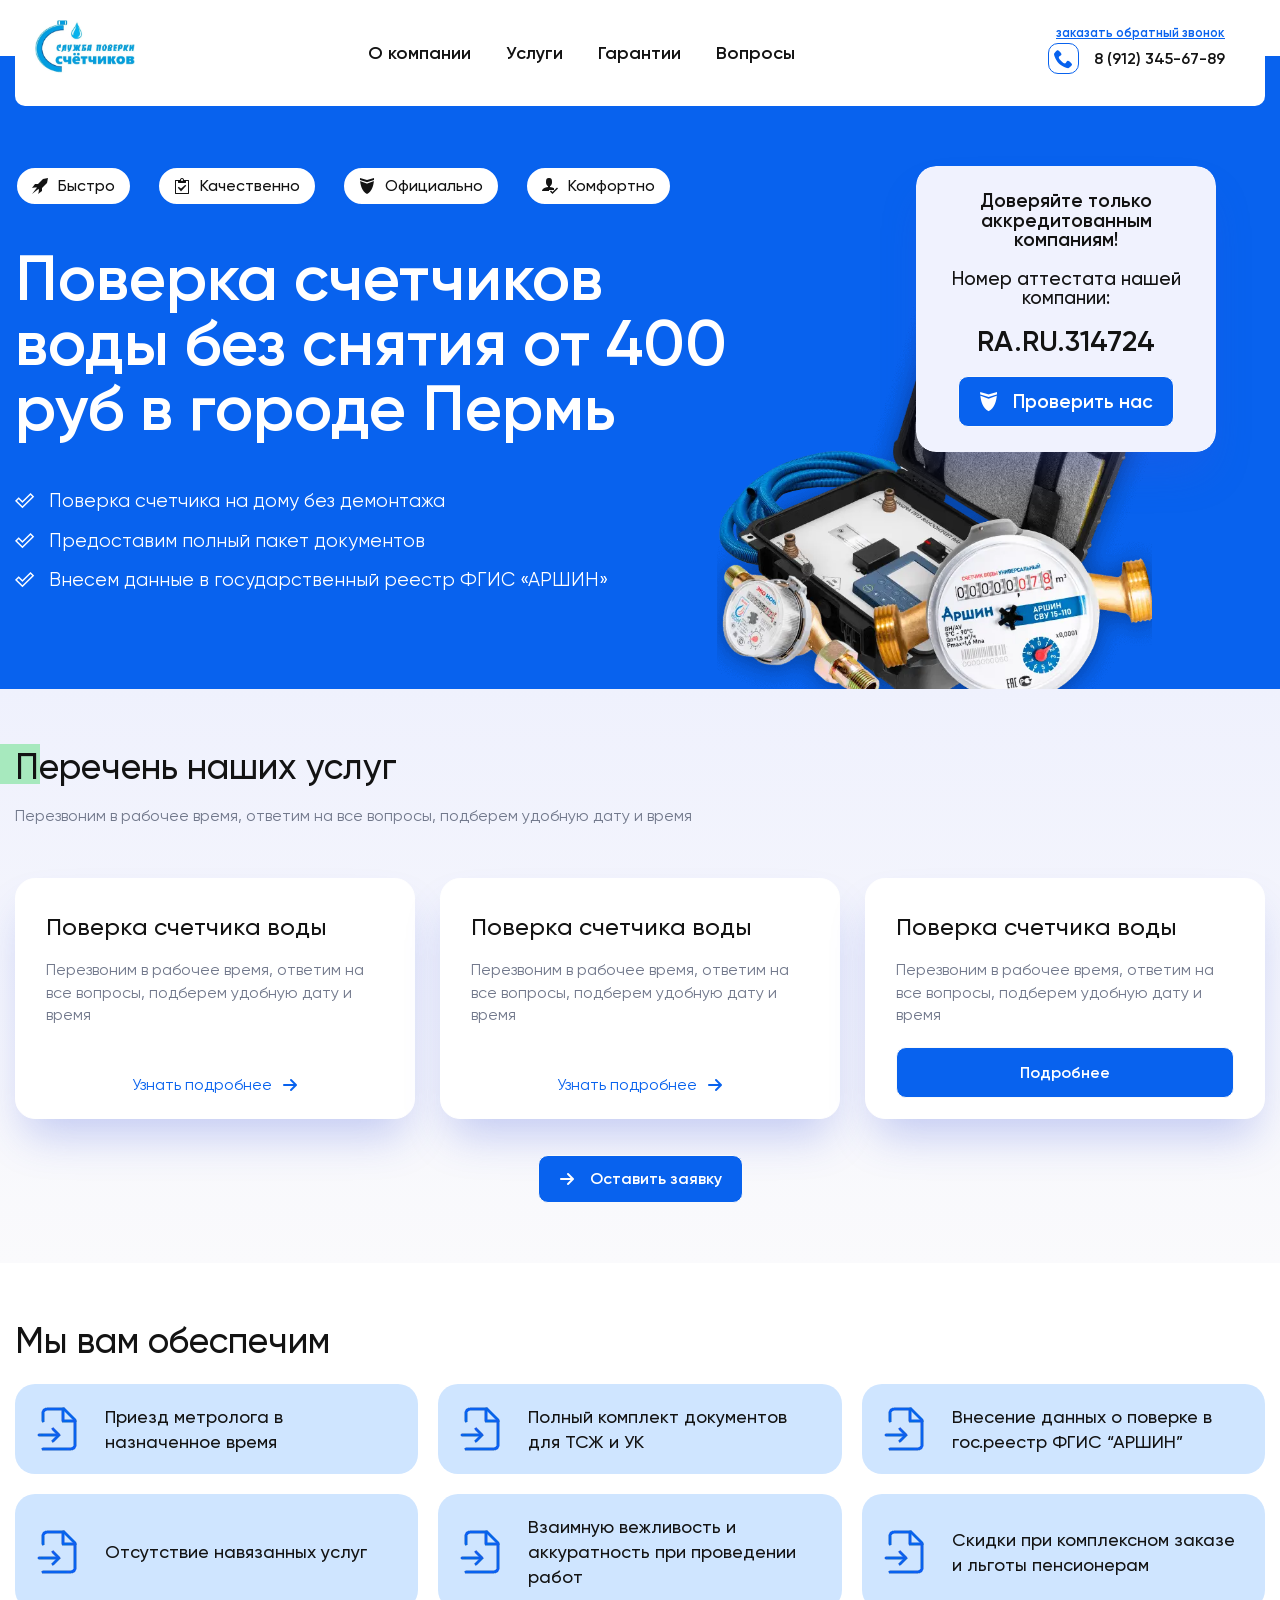
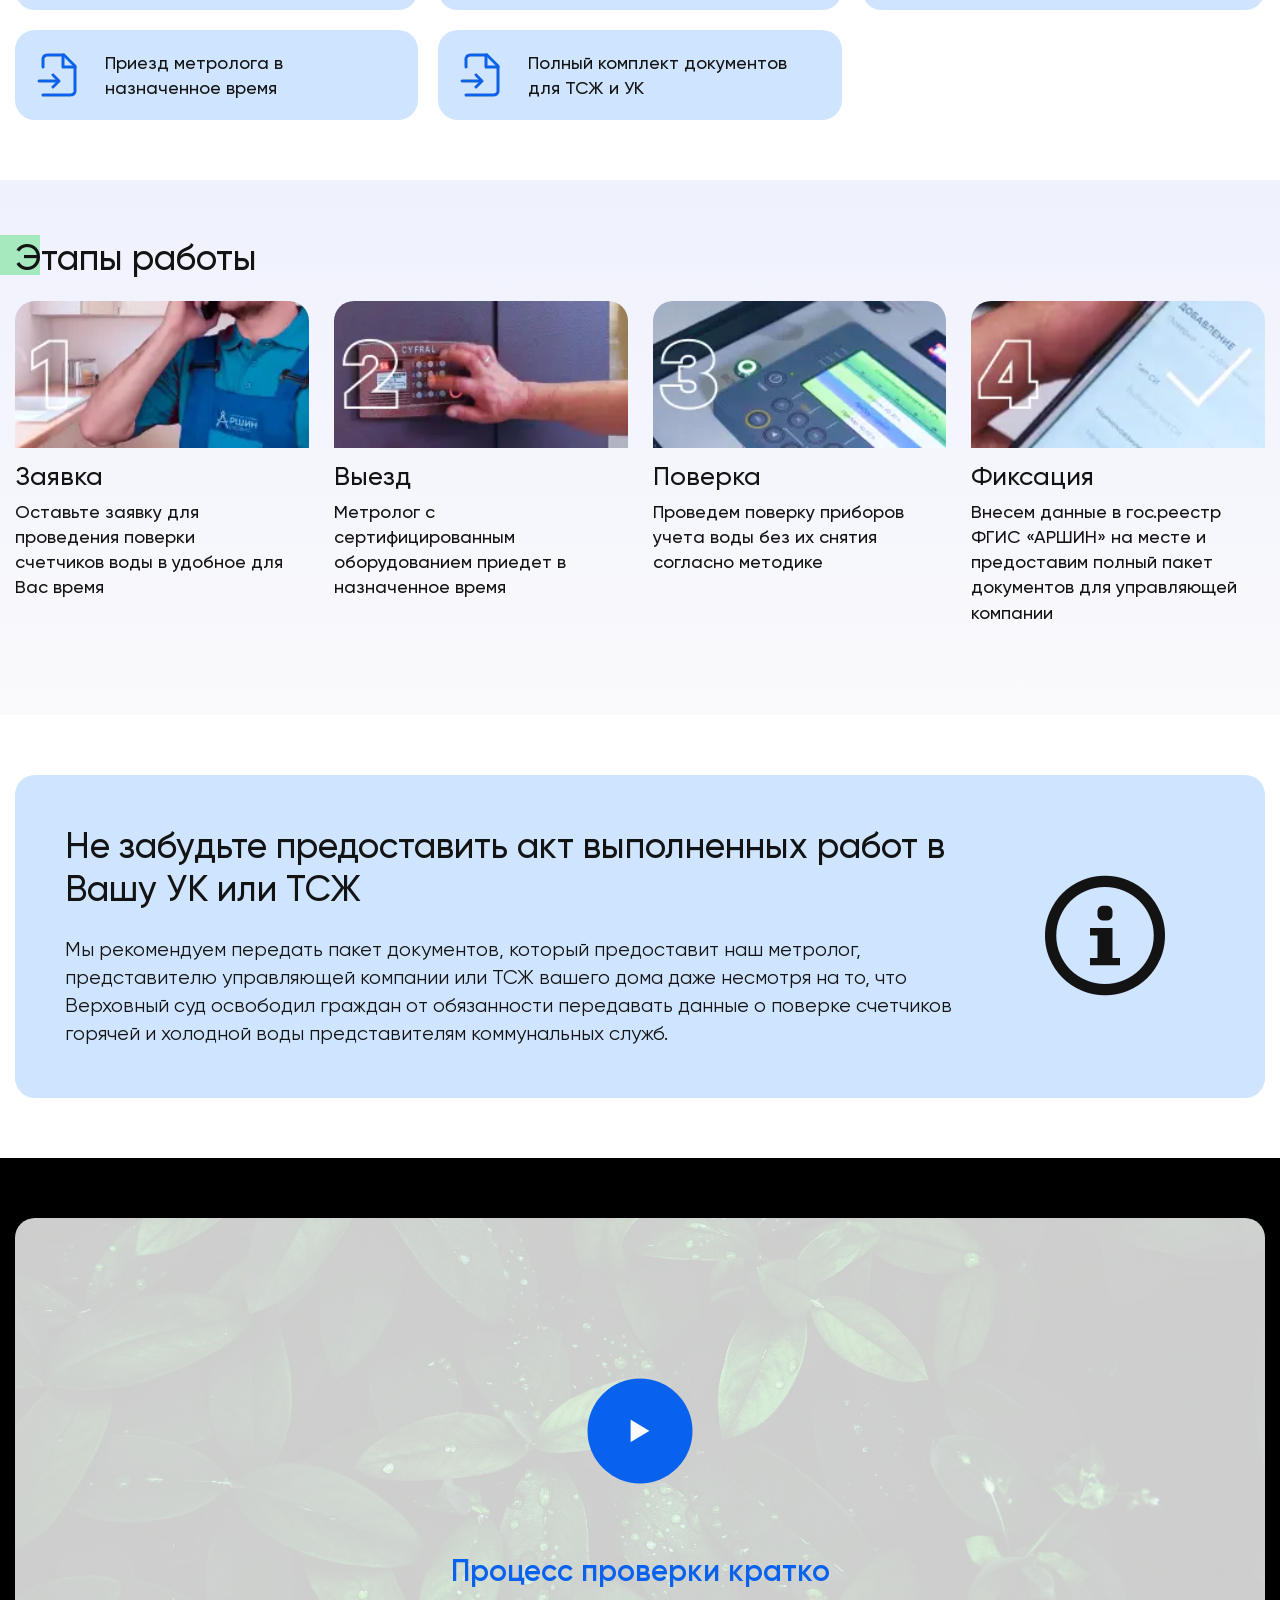
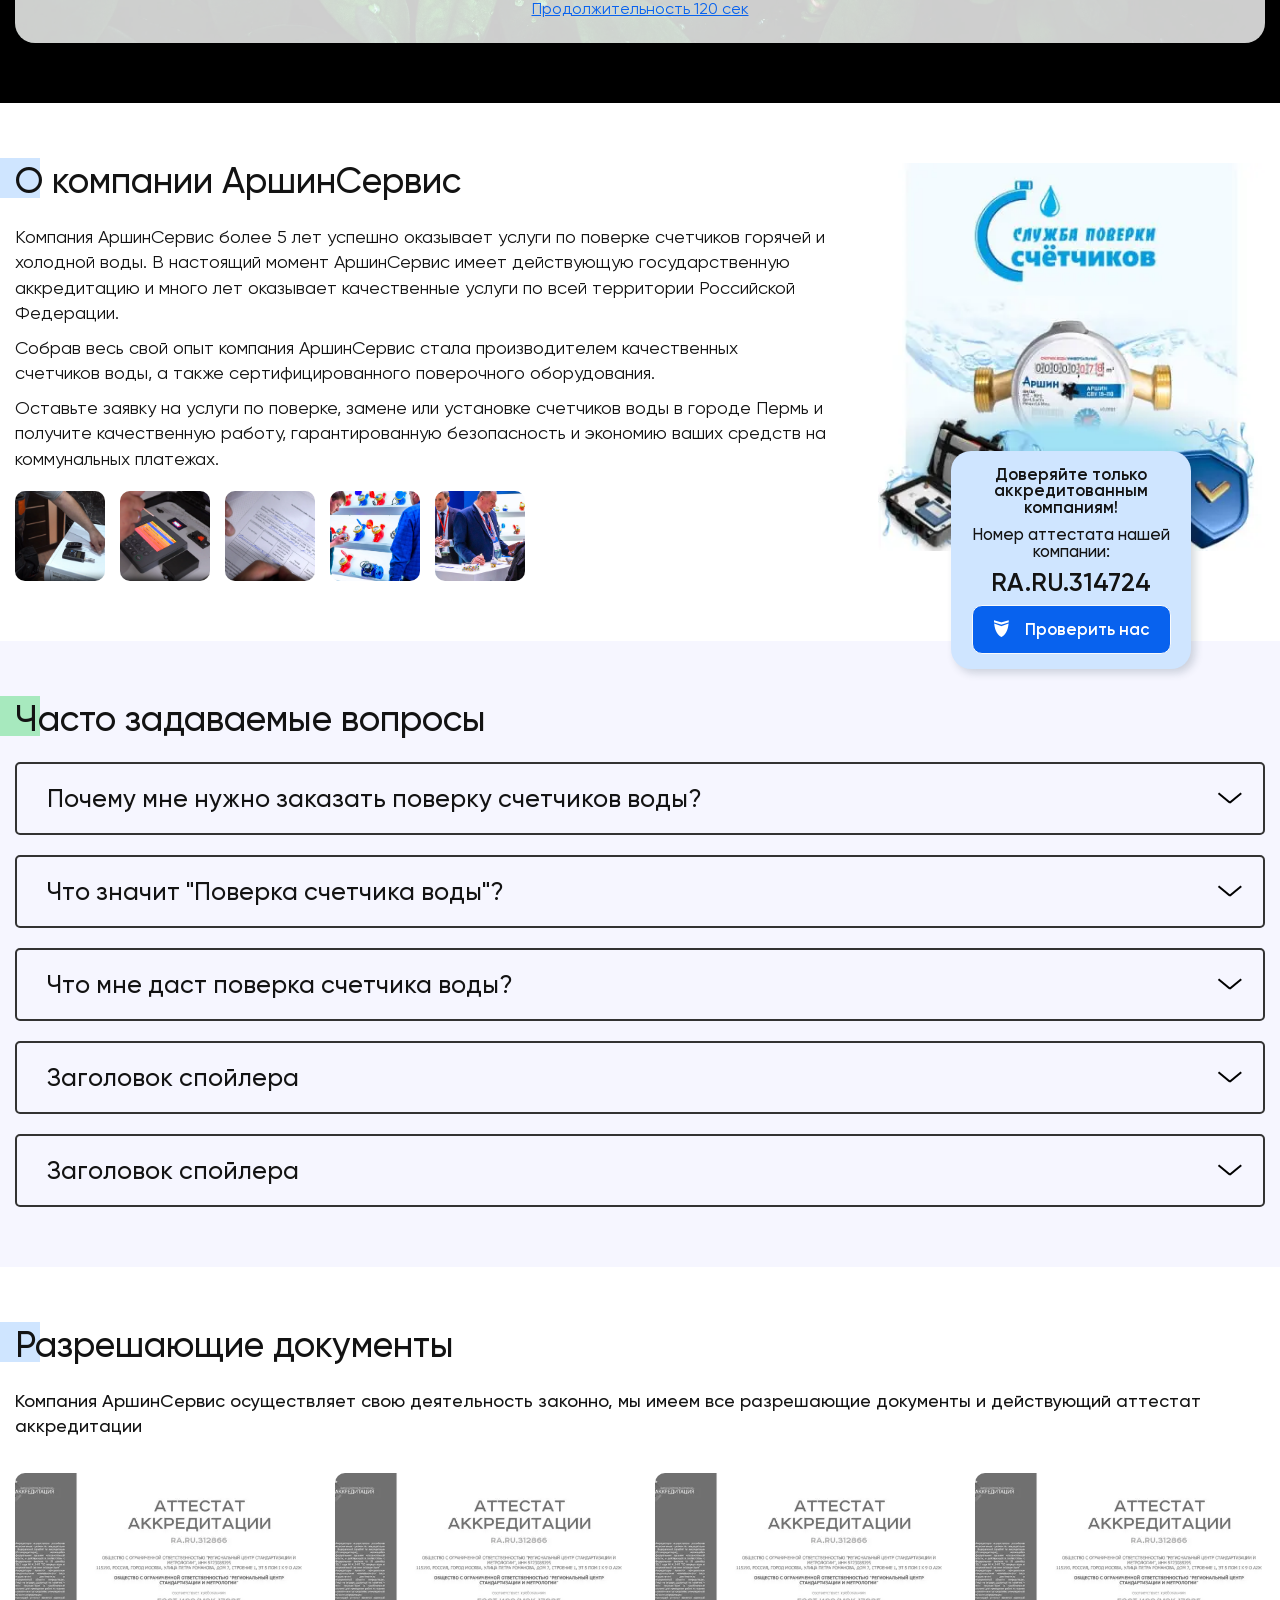
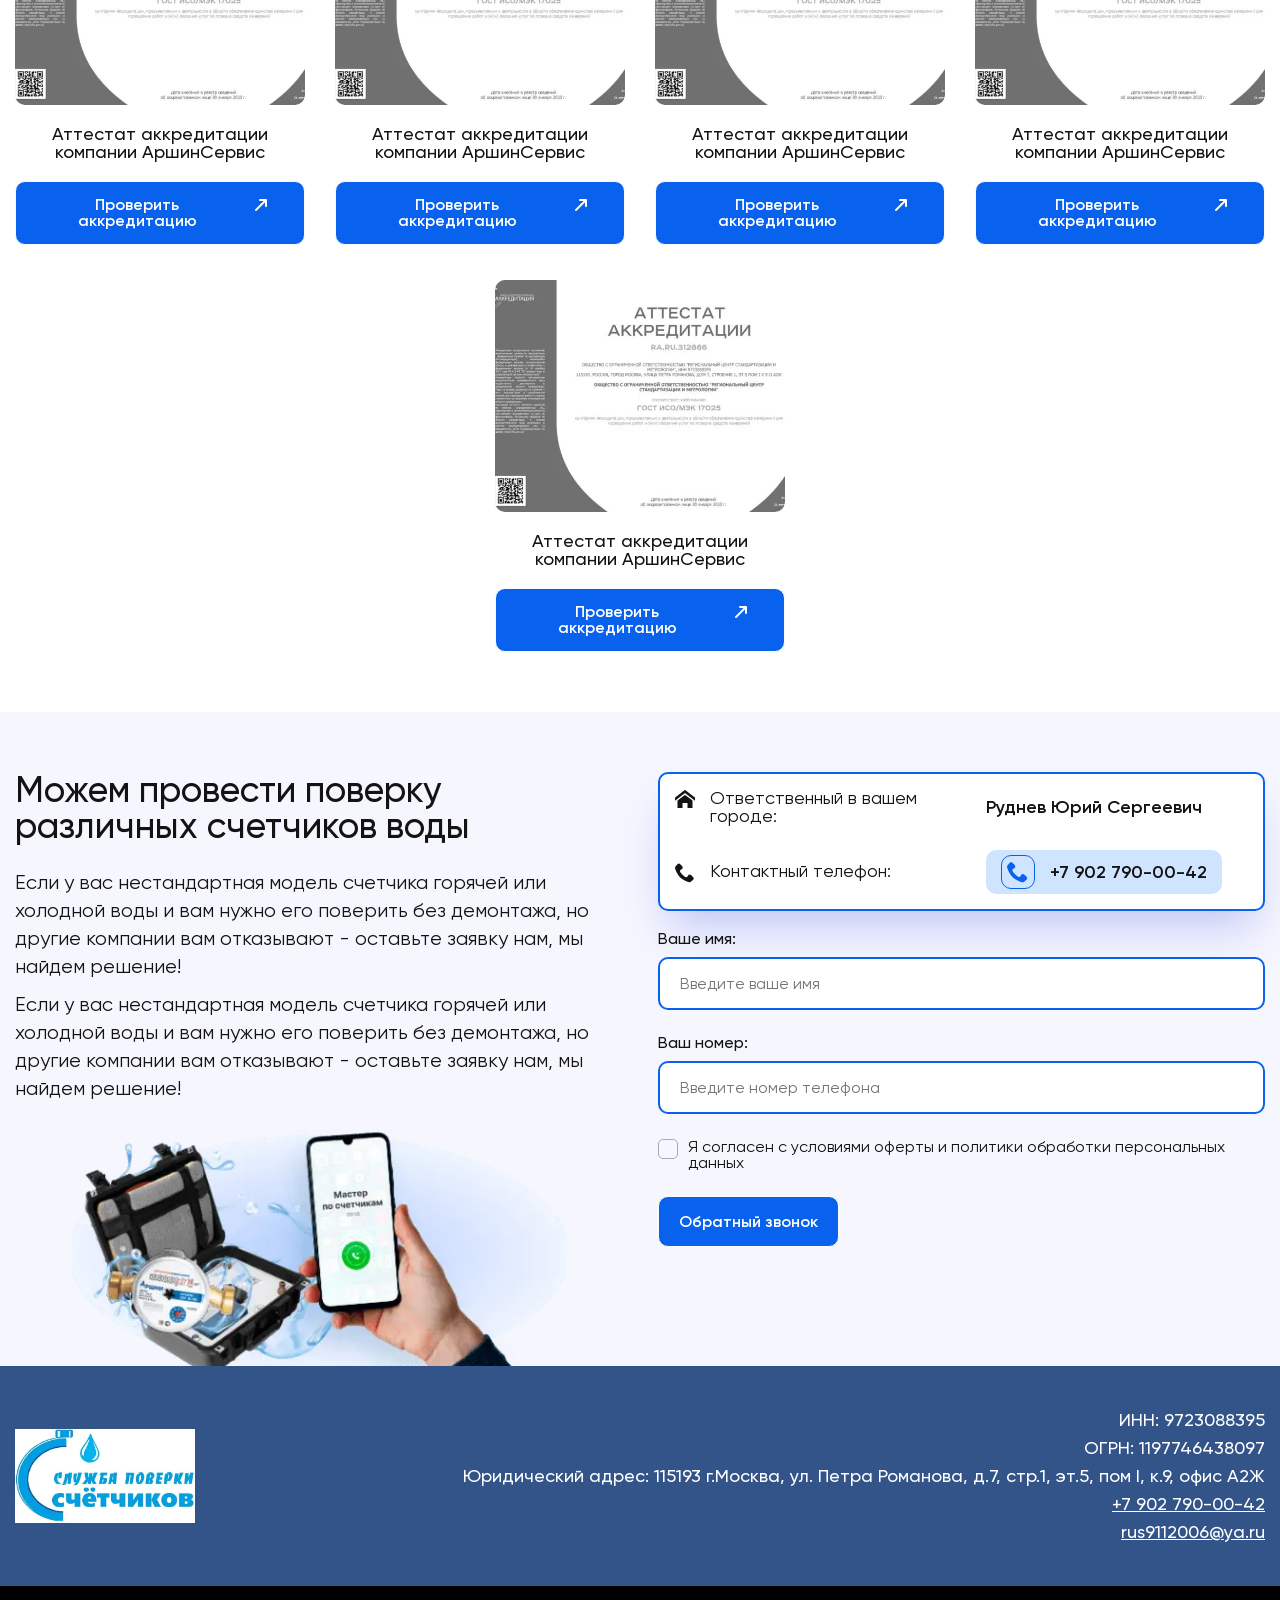
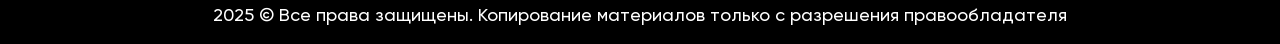
==== commit cae77fb3: "Updates" ====
--- a/home.html
+++ b/home.html
@@ -6,7 +6,7 @@
 	<meta charset="UTF-8">
 	<meta name="format-detection" content="telephone=no">
 	<!-- <style>body{opacity: 0;}</style> -->
-	<link rel="stylesheet" href="css/style.min.css?_v=20250406232702">
+	<link rel="stylesheet" href="css/style.min.css?_v=20250407140722">
 	<link rel="shortcut icon" href="favicon.ico">
 	<!-- <meta name="robots" content="noindex, nofollow"> -->
 	<meta name="viewport" content="width=device-width, initial-scale=1.0">
@@ -17,7 +17,9 @@
 		<header class="header" data="data-scroll-show">
 			<div class="header__container">
 				<div class="header__body">
-					<a href="/" class="header__logo"><picture><source data-srcset="img/logo-new.webp" srcset="[data-uri]" type="image/webp"><img src="[data-uri]"  data-src="img/logo-new.jpg" alt="logo"></picture></a>
+					<a href="/" class="header__logo">
+						<picture><source data-srcset="img/logo-new.webp" srcset="[data-uri]" type="image/webp"><img src="[data-uri]"  data-src="img/logo-new.jpg" alt="logo"></picture>
+					</a>
 					<div class="header__main">
 						<div class="header__menu menu">
 							<nav class="menu__body">
@@ -30,7 +32,7 @@
 							</nav>
 						</div>
 						<div class="header__phone">
-							<a href="#" class="phone-callback">заказать обратный звонок</a>
+							<a href="#" class="phone-callback">заказать <span>обратный</span> звонок</a>
 							<a class="phone-link _icon-phone" href="tel:123456789"><span>8 (912) 345-67-89</span></a>
 						</div>
 						<button type="button" class="menu__icon icon-menu"><span></span></button>
@@ -73,9 +75,9 @@
 						</h1>
 
 						<ul class="promo__items">
-							<li class="promo__item _icon-checkmark">Поверка счетчика на дому без демонтажа</li>
-							<li class="promo__item _icon-checkmark">Предоставим полный пакет документов</li>
-							<li class="promo__item _icon-checkmark">Внесем данные в государственный реестр ФГИС «АРШИН»
+							<li class="promo__item _icon-checkmark2">Поверка счетчика на дому без демонтажа</li>
+							<li class="promo__item _icon-checkmark2">Предоставим полный пакет документов</li>
+							<li class="promo__item _icon-checkmark2">Внесем данные в государственный реестр ФГИС «АРШИН»
 							</li>
 						</ul>
 					</div>
@@ -310,7 +312,7 @@
 						<button class="video__prewiew">
 							<picture><source data-srcset="img/video_prewiew.webp" srcset="[data-uri]" type="image/webp"><img src="[data-uri]"  class="video__image" data-src="img/video_prewiew.jpg" alt="vidprew"></picture>
 							<div class="video__content content-video">
-								<div class="content-video__play _icon-headphones"></div>
+								<div class="content-video__play _icon-play3"></div>
 								<div class="content-video__text">
 									<div class="content-video__title">
 										Процесс проверки кратко
@@ -481,7 +483,8 @@
 								<picture><source srcset="img/docs/01.webp" type="image/webp"><img src="img/docs/01.jpg" alt="01"></picture>
 							</div>
 							<div class="item-document__title">Аттестат аккредитации компании АршинСервис</div>
-							<a href="#" class="button item-document__link _icon-zoom-in">Проверить аккредитацию</a>
+							<a href="#" class="button item-document__link _icon-arrow-up-right2">Проверить
+								аккредитацию</a>
 						</div>
 
 						<div class="documents__item item-document">
@@ -489,7 +492,8 @@
 								<picture><source srcset="img/docs/01.webp" type="image/webp"><img src="img/docs/01.jpg" alt="01"></picture>
 							</div>
 							<div class="item-document__title">Аттестат аккредитации компании АршинСервис</div>
-							<a href="#" class="button item-document__link _icon-zoom-in">Проверить аккредитацию</a>
+							<a href="#" class="button item-document__link _icon-arrow-up-right2">Проверить
+								аккредитацию</a>
 						</div>
 
 						<div class="documents__item item-document">
@@ -497,7 +501,8 @@
 								<picture><source srcset="img/docs/01.webp" type="image/webp"><img src="img/docs/01.jpg" alt="01"></picture>
 							</div>
 							<div class="item-document__title">Аттестат аккредитации компании АршинСервис</div>
-							<a href="#" class="button item-document__link _icon-zoom-in">Проверить аккредитацию</a>
+							<a href="#" class="button item-document__link _icon-arrow-up-right2">Проверить
+								аккредитацию</a>
 						</div>
 
 						<div class="documents__item item-document">
@@ -505,7 +510,8 @@
 								<picture><source srcset="img/docs/01.webp" type="image/webp"><img src="img/docs/01.jpg" alt="01"></picture>
 							</div>
 							<div class="item-document__title">Аттестат аккредитации компании АршинСервис</div>
-							<a href="#" class="button item-document__link _icon-zoom-in">Проверить аккредитацию</a>
+							<a href="#" class="button item-document__link _icon-arrow-up-right2">Проверить
+								аккредитацию</a>
 						</div>
 
 						<div class="documents__item item-document">
@@ -513,7 +519,8 @@
 								<picture><source srcset="img/docs/01.webp" type="image/webp"><img src="img/docs/01.jpg" alt="01"></picture>
 							</div>
 							<div class="item-document__title">Аттестат аккредитации компании АршинСервис</div>
-							<a href="#" class="button item-document__link _icon-zoom-in">Проверить аккредитацию</a>
+							<a href="#" class="button item-document__link _icon-arrow-up-right2">Проверить
+								аккредитацию</a>
 						</div>
 					</div>
 
@@ -544,7 +551,7 @@
 					<div class="callback__column">
 						<div class="callback__contacts contacts-items">
 							<div class="contacts-items__item">
-								<div class="contacts-items__label _icon-cogs">Ответственный в вашем городе:
+								<div class="contacts-items__label _icon-home">Ответственный в вашем городе:
 								</div>
 								<div class="contacts-items__value">Руднев Юрий Сергеевич</div>
 							</div>
@@ -583,7 +590,7 @@
 			<div class="footer__container">
 				<div class="footer__body">
 					<a href="/" class="footer__logo">
-						<picture><source data-srcset="img/logo.webp" srcset="[data-uri]" type="image/webp"><img src="[data-uri]"  data-src="img/logo.jpg" alt="logo"></picture>
+						<picture><source data-srcset="img/logo-new.webp" srcset="[data-uri]" type="image/webp"><img src="[data-uri]"  data-src="img/logo-new.jpg" alt="logo"></picture>
 					</a>
 					<ul class="footer__right">
 						<li class="footer__item">
@@ -665,7 +672,7 @@
 			</div>
 		</div>
 	</div>
-	<script src="js/app.min.js?_v=20250406232702"></script>
+	<script src="js/app.min.js?_v=20250407140722"></script>
 </body>
 
 </html>
--- a/css/style.min.css
+++ b/css/style.min.css
@@ -1 +1 @@
-@charset "UTF-8";@font-face{font-family:Gilroy;font-display:swap;src:url(../fonts/Gilroy-Light.woff2) format("woff2"),url(../fonts/Gilroy-Light.woff) format("woff");font-weight:300;font-style:normal}@font-face{font-family:Gilroy;font-display:swap;src:url(../fonts/Gilroy-Medium.woff2) format("woff2"),url(../fonts/Gilroy-Medium.woff) format("woff");font-weight:500;font-style:normal}@font-face{font-family:Gilroy;font-display:swap;src:url(../fonts/Gilroy-SemiBold.woff2) format("woff2"),url(../fonts/Gilroy-SemiBold.woff) format("woff");font-weight:600;font-style:normal}@font-face{font-family:Gilroy;font-display:swap;src:url(../fonts/Gilroy-Regular.woff2) format("woff2"),url(../fonts/Gilroy-Regular.woff) format("woff");font-weight:400;font-style:normal}@font-face{font-family:icons;font-display:swap;src:url(../fonts/icons.woff2) format("woff2"),url(../fonts/icons.woff) format("woff");font-weight:400;font-style:normal}.item-services__link::after,.popup__close::before,[class*=_icon-]:before{font-family:icons;font-style:normal;font-weight:400;font-variant:normal;text-transform:none;line-height:1;-webkit-font-smoothing:antialiased;-moz-osx-font-smoothing:grayscale}[class*=_icon-]:before{display:block}._icon-home:before{content:"\e900"}._icon-office:before{content:"\e903"}._icon-pencil:before{content:"\e905"}._icon-droplet:before{content:"\e90b"}._icon-image:before{content:"\e90d"}._icon-headphones:before{content:"\e910"}._icon-book:before{content:"\e91f"}._icon-library:before{content:"\e921"}._icon-folder-plus:before{content:"\e931"}._icon-price-tags:before{content:"\e936"}._icon-cart:before{content:"\e93a"}._icon-credit-card:before{content:"\e93f"}._icon-phone:before{content:"\e942"}._icon-phone-hang-up:before{content:"\e943"}._icon-pushpin:before{content:"\e946"}._icon-compass:before{content:"\e949"}._icon-clock:before{content:"\e94e"}._icon-calendar:before{content:"\e953"}._icon-printer:before{content:"\e954"}._icon-download:before{content:"\e960"}._icon-bubbles4:before{content:"\e970"}._icon-user-check:before{content:"\e975"}._icon-spinner2:before{content:"\e97b"}._icon-spinner6:before{content:"\e97f"}._icon-spinner8:before{content:"\e981"}._icon-spinner10:before{content:"\e983"}._icon-binoculars:before{content:"\e985"}._icon-search:before{content:"\e986"}._icon-zoom-in:before{content:"\e987"}._icon-zoom-out:before{content:"\e988"}._icon-lock:before{content:"\e98f"}._icon-unlocked:before{content:"\e990"}._icon-wrench:before{content:"\e991"}._icon-cog:before{content:"\e994"}._icon-cogs:before{content:"\e995"}._icon-hammer:before{content:"\e996"}._icon-stats-dots:before{content:"\e99b"}._icon-trophy:before{content:"\e99e"}._icon-leaf:before{content:"\e9a4"}._icon-rocket:before{content:"\e9a5"}._icon-hammer2:before{content:"\e9a8"}._icon-bin:before{content:"\e9ac"}._icon-briefcase:before{content:"\e9ae"}._icon-truck:before{content:"\e9b0"}._icon-shield:before{content:"\e9b4"}._icon-power:before{content:"\e9b5"}._icon-clipboard:before{content:"\e9b8"}._icon-download2:before{content:"\e9c5"}._icon-link:before{content:"\e9cb"}._icon-bookmarks:before{content:"\e9d3"}._icon-sun:before{content:"\e9d4"}._icon-star-full:before{content:"\e9d9"}._icon-heart:before{content:"\e9da"}._icon-info:before{content:"\ea0c"}._icon-cancel-circle:before{content:"\ea0d"}._icon-checkmark:before{content:"\ea10"}._icon-arrow-right2:before{content:"\ea3c"}._icon-arrow-left2:before{content:"\ea40"}._icon-share2:before{content:"\ea82"}._icon-whatsapp:before{content:"\ea93"}*{padding:0;margin:0;border:0}*,:after,:before{-webkit-box-sizing:border-box;box-sizing:border-box}body,html{height:100%;min-width:320px}body{color:#131313;line-height:1;font-family:Gilroy;font-size:1rem;-ms-text-size-adjust:100%;-moz-text-size-adjust:100%;-webkit-text-size-adjust:100%;-webkit-font-smoothing:antialiased;-moz-osx-font-smoothing:grayscale}button,input,textarea{font-family:Gilroy;font-size:inherit}button{cursor:pointer;color:inherit;background-color:inherit}a{color:inherit}a:link,a:visited{text-decoration:none}a:hover{text-decoration:none}ul li{list-style:none}img{vertical-align:top}h1,h2,h3,h4,h5,h6{font-weight:inherit;font-size:inherit}body{background-color:#fff}.lock body{overflow:hidden;-ms-touch-action:none;touch-action:none}.wrapper{min-height:100%;display:-webkit-box;display:-ms-flexbox;display:flex;-webkit-box-orient:vertical;-webkit-box-direction:normal;-ms-flex-direction:column;flex-direction:column;overflow:hidden}.wrapper>main{-webkit-box-flex:1;-ms-flex:1 1 auto;flex:1 1 auto}.wrapper>*{min-width:0}[class*=__container]{max-width:85.625rem;-webkit-box-sizing:content-box;box-sizing:content-box;margin:0 auto;padding:0 .9375rem}.form__row{width:100%}.form__row:not(:last-child){margin-bottom:1.5625rem}.form__label{display:block;font-weight:500}.form__label:not(:last-child){margin-bottom:.625rem}.button{display:-webkit-inline-box;display:-ms-inline-flexbox;display:inline-flex;padding:.9375rem 1.25rem;border:1px solid #fafafa;font-weight:700;background-color:#0862ee;border-radius:.625rem;color:#fff;-webkit-transition:all .2s ease;transition:all .2s ease}.button::before{margin-right:.9375rem}.button._fw{width:100%;-webkit-box-pack:center;-ms-flex-pack:center;justify-content:center}input[type=email],input[type=tel],input[type=text],textarea{-webkit-appearance:none;-moz-appearance:none;appearance:none}.input{width:100%;display:block;padding:.9375rem 1.25rem;border:1px solid #eee;border-radius:.625rem!important}textarea.input{resize:none;padding:0 0}.checkbox{position:relative}.checkbox:not(:last-child){margin-bottom:.3125em}.checkbox__input{position:absolute;width:0;height:0;opacity:0}.checkbox__input:focus+.checkbox__label:before{-webkit-box-shadow:0 0 5px #000;box-shadow:0 0 5px #000}.checkbox__input:checked+.checkbox__label:before{background:#0862ee}.checkbox__label{cursor:pointer;display:-webkit-inline-box;display:-ms-inline-flexbox;display:inline-flex;-webkit-box-align:center;-ms-flex-align:center;align-items:center;position:relative;gap:10px}.checkbox__label:before{content:"";-ms-flex-item-align:start;align-self:flex-start;-webkit-box-flex:0;-ms-flex:0 0 20px;flex:0 0 20px;width:20px;height:20px;border:1px solid #a7a9ac;border-radius:.3125rem}body::after{content:"";background-color:rgba(0,0,0,.5);position:fixed;width:100%;height:100%;top:0;left:0;opacity:0;-webkit-transition:opacity .8s ease 0s;transition:opacity .8s ease 0s;pointer-events:none;z-index:149}.popup-show body::after{opacity:1}.popup{position:fixed;top:0;left:0;bottom:0;right:0;padding:30px 10px;-webkit-transition:visibility .8s ease 0s;transition:visibility .8s ease 0s;visibility:hidden;pointer-events:none}.popup_show{z-index:150;visibility:visible;overflow:auto;pointer-events:auto}.popup_show .popup__content{visibility:visible;-webkit-transform:translateY(0);-ms-transform:translateY(0);transform:translateY(0);opacity:1}.popup__wrapper{display:-webkit-box;display:-ms-flexbox;display:flex;-webkit-box-orient:vertical;-webkit-box-direction:normal;-ms-flex-direction:column;flex-direction:column;-webkit-box-align:center;-ms-flex-align:center;align-items:center;min-height:100%;-webkit-box-flex:1;-ms-flex:1 1 auto;flex:1 1 auto;width:100%;display:flex;-webkit-box-pack:center;-ms-flex-pack:center;justify-content:center;align-items:center}.popup__content{visibility:hidden;-webkit-transform:translateY(100px);-ms-transform:translateY(100px);transform:translateY(100px);opacity:0;-webkit-transition:opacity .3s,-webkit-transform .3s ease 0s;transition:opacity .3s,-webkit-transform .3s ease 0s;transition:transform .3s ease 0s,opacity .3s;transition:transform .3s ease 0s,opacity .3s,-webkit-transform .3s ease 0s;background-color:#eee;padding:2.25rem;width:100%;max-width:37.5rem;border-radius:20px}.lock .popup__content{visibility:visible}.popup__close::before{font-size:1.875rem;content:"\ea0d";position:absolute;top:15px;right:15px}.popup__sub-title{font-size:1.125rem}.popup__sub-title:not(:last-child){margin-bottom:.9375rem}.spollers{display:-ms-grid;display:grid}.spollers__item:not(:last-child){margin-bottom:1.25rem}.spollers__title{width:100%;cursor:default;text-align:left;border:2px solid #333;padding:1.25rem 3.4375rem 1.25rem 1.875rem;border-radius:.3125rem;position:relative;font-size:1.25rem;font-weight:500;-webkit-transition:color .3s ease;transition:color .3s ease}._spoller-init .spollers__title{cursor:pointer}._spoller-init .spollers__title::after,._spoller-init .spollers__title::before{content:"";position:absolute;right:1.25rem;top:50%;background-color:#000;height:2px;width:15px;-webkit-transition:-webkit-transform .3s ease 0s;transition:-webkit-transform .3s ease 0s;transition:transform .3s ease 0s;transition:transform .3s ease 0s,-webkit-transform .3s ease 0s}._spoller-init .spollers__title::before{-webkit-transform:translate(-75%,-50%) rotate(40deg);-ms-transform:translate(-75%,-50%) rotate(40deg);transform:translate(-75%,-50%) rotate(40deg)}._spoller-init .spollers__title::after{-webkit-transform:translate(0,-50%) rotate(-40deg);-ms-transform:translate(0,-50%) rotate(-40deg);transform:translate(0,-50%) rotate(-40deg)}._spoller-init .spollers__title._spoller-active{border-color:#0862ee}._spoller-init .spollers__title._spoller-active::before{-webkit-transform:translateX(-75%) rotate(-40deg);-ms-transform:translateX(-75%) rotate(-40deg);transform:translateX(-75%) rotate(-40deg)}._spoller-init .spollers__title._spoller-active::after{-webkit-transform:rotate(40deg);-ms-transform:rotate(40deg);transform:rotate(40deg)}.spollers__body{padding:1.25rem 1.875rem;font-size:1.25rem}[class*=-ibg]{position:relative}[class*=-ibg] img{position:absolute;width:100%;height:100%;top:0;left:0;-o-object-fit:cover;object-fit:cover}[class*=-ibg_contain] img{-o-object-fit:contain;object-fit:contain}.video__wrapper{position:relative;overflow:hidden;height:0;padding-bottom:56.25%}.video__wrapper embed,.video__wrapper iframe,.video__wrapper object,.video__wrapper video{position:absolute;top:0;left:0;width:100%;height:100%}p{line-height:1.4}p:not(:last-child){margin-bottom:.625rem}.phone-callback{color:#0862ee;font-size:.8em;text-align:right}.phone-callback:link{text-decoration:underline}.phone-link{display:-webkit-box;display:-ms-flexbox;display:flex;-webkit-box-align:center;-ms-flex-align:center;align-items:center;-webkit-column-gap:.9375rem;-moz-column-gap:.9375rem;column-gap:.9375rem;-webkit-transition:color .3s ease;transition:color .3s ease}.phone-link::before{border:1px solid #0862ee;padding:.3125rem;border-radius:.625rem;font-size:1.2em;color:#0862ee}.title{position:relative;z-index:1;font-size:2.25rem;font-weight:500}.title:not(:last-child){margin-bottom:1.5625rem}.decor{position:absolute;top:0;left:-.9375rem;width:3.75rem;height:3.75rem;z-index:-1}.decor_min{top:-.3125rem;width:2.5rem;height:2.5rem}.decor-blue{background-color:#cfe5ff}.decor-green{background-color:#a7e9be}.header{min-height:6.25rem;z-index:99}.header__body{display:-webkit-box;display:-ms-flexbox;display:flex;padding:.9375rem 0;background-color:#fff;border-radius:1.5625rem}.header__main{display:-webkit-box;display:-ms-flexbox;display:flex;-webkit-box-align:center;-ms-flex-align:center;align-items:center}.header__logo{-webkit-box-flex:0;-ms-flex:0 0 15.625rem;flex:0 0 15.625rem;max-height:4.375rem}.header__logo img{max-width:100%;margin:-20px 0}.header__menu{-webkit-box-flex:1;-ms-flex:1 1 32.5rem;flex:1 1 32.5rem}.header__phone{display:-webkit-box;display:-ms-flexbox;display:flex;-webkit-box-orient:vertical;-webkit-box-direction:normal;-ms-flex-direction:column;flex-direction:column;-webkit-box-flex:0;-ms-flex:0 0 auto;flex:0 0 auto;font-size:1.2em;padding:.1875rem .625rem;border-radius:.625rem;font-weight:700;line-height:.1;-webkit-transition:all .3s ease;transition:all .3s ease;gap:.625rem;text-align:center}.menu-open .menu{left:0}.menu__list{display:-webkit-box;display:-ms-flexbox;display:flex;-ms-flex-wrap:wrap;flex-wrap:wrap;-webkit-box-pack:center;-ms-flex-pack:center;justify-content:center;padding:0 .625rem}.menu__item{font-weight:700;font-size:1.25rem}.menu__item:not(:last-child){margin-right:1.5625rem}.menu__link{-webkit-transition:color .3s ease;transition:color .3s ease;padding:.3125rem}.icon-menu{display:none}.footer{padding:2.8125rem 0 0 0;background-color:#325488;color:#fff;font-size:1.125rem;font-weight:500}.footer__container{margin-bottom:2.8125rem}.footer__body{display:-webkit-box;display:-ms-flexbox;display:flex;gap:2.1875rem;-webkit-box-pack:justify;-ms-flex-pack:justify;justify-content:space-between}.footer__logo{-webkit-box-flex:0;-ms-flex:0 0 11.25rem;flex:0 0 11.25rem;-ms-flex-item-align:center;-ms-grid-row-align:center;align-self:center}.footer__logo img{max-width:100%}.footer__right{display:-webkit-box;display:-ms-flexbox;display:flex;-webkit-box-orient:vertical;-webkit-box-direction:normal;-ms-flex-direction:column;flex-direction:column;-webkit-box-align:end;-ms-flex-align:end;align-items:flex-end}.footer__item a:link{text-decoration:underline}.footer__item:not(:last-child){margin-bottom:.625rem}.footer__rights{padding:1.25rem;background-color:#000;text-align:center}.promo{padding:6.875rem 0 3.75rem 0;position:relative;background-color:#0862ee;color:#fff;margin-top:-3.125rem}.promo__image-ibg{position:absolute;bottom:0;right:10%;padding:17%}.promo__container{position:relative;display:-webkit-box;display:-ms-flexbox;display:flex;-webkit-box-orient:vertical;-webkit-box-direction:normal;-ms-flex-direction:column;flex-direction:column;z-index:2}.promo__content:not(:last-child){margin-bottom:2.5rem}.promo__title{font-weight:700}.promo__title:not(:last-child){margin-bottom:3.125rem}.promo__title .decor{background-color:#0862ee}.promo__items{display:-webkit-box;display:-ms-flexbox;display:flex;-webkit-box-orient:vertical;-webkit-box-direction:normal;-ms-flex-direction:column;flex-direction:column;row-gap:1.25rem;font-size:1.2em}.promo__item{display:-webkit-box;display:-ms-flexbox;display:flex;-webkit-column-gap:.9375rem;-moz-column-gap:.9375rem;column-gap:.9375rem}.promo__check{position:absolute;top:0;right:20%;width:300px;border-radius:1.25rem;overflow:hidden;-webkit-box-shadow:0 26px 44px -10px rgba(57,81,219,.27);box-shadow:0 26px 44px -10px rgba(57,81,219,.27)}.items-plus{display:-webkit-box;display:-ms-flexbox;display:flex;-webkit-column-gap:1.5625rem;-moz-column-gap:1.5625rem;column-gap:1.5625rem}.items-plus:not(:last-child){margin-bottom:2.5rem}.items-plus__item{display:-webkit-box;display:-ms-flexbox;display:flex;border:2px solid #0862ee;background-color:#fff;color:#131313;border-radius:1.25rem;padding:.625rem .9375rem;font-weight:500}.items-plus__icon:not(:last-child){margin-right:.625rem}.check{display:inline-block}.check__body{padding:1.5625rem;border-radius:1.25rem;background-color:#f0f2fe;font-size:1.2em;display:-webkit-box;display:-ms-flexbox;display:flex;-webkit-box-orient:vertical;-webkit-box-direction:normal;-ms-flex-direction:column;flex-direction:column;gap:1.25rem;-webkit-box-align:center;-ms-flex-align:center;align-items:center;text-align:center;color:#131313}.check__title{font-weight:700}.check__sub-title{font-weight:500}.check__number{font-weight:700;font-size:1.5em}.services{padding:3.75rem 0;background:-webkit-gradient(linear,left top,left bottom,from(#eff1fd),to(#fafafc));background:linear-gradient(180deg,#eff1fd,#fafafc 100%)}.services__container{display:-ms-grid;display:grid;-ms-grid-columns:1fr 3fr;grid-template-columns:1fr 3fr;gap:2.25rem;-webkit-box-align:center;-ms-flex-align:center;align-items:center}.services__title:not(:last-child){margin-bottom:1.25rem}.services__sub-title{color:#72798c}.services__sub-title:not(:last-child){margin-bottom:.9375rem}.services__items{display:-ms-grid;display:grid;-ms-grid-columns:1fr 1fr 1fr;grid-template-columns:1fr 1fr 1fr;gap:1.5625rem}.services__item{-webkit-box-shadow:0 26px 44px -10px rgba(57,81,219,.27);box-shadow:0 26px 44px -10px rgba(57,81,219,.27)}.services__footer{-ms-grid-column-align:center;justify-self:center}.item-services{background-color:#fff;border:1px solid #fff;border-radius:1.25rem;display:-webkit-box;display:-ms-flexbox;display:flex;-webkit-box-orient:vertical;-webkit-box-direction:normal;-ms-flex-direction:column;flex-direction:column;padding:2.25rem 1.875rem 1.25rem 1.875rem;-webkit-box-pack:justify;-ms-flex-pack:justify;justify-content:space-between}.item-services .button{-webkit-box-pack:center;-ms-flex-pack:center;justify-content:center}.item-services__content>:not(:last-child){margin-bottom:1.25rem}.item-services__content:not(:last-child){margin-bottom:1.25rem}.item-services__title{font-size:1.5rem;font-weight:500}.item-services__sub-title{color:#72798c}.item-services__link{display:-webkit-box;display:-ms-flexbox;display:flex;-ms-flex-item-align:center;-ms-grid-row-align:center;align-self:center;-webkit-box-align:center;-ms-flex-align:center;align-items:center;padding:.3125rem;color:#0862ee}.item-services__link::after{content:"\ea3c";margin-left:.625rem;-webkit-transition:all .2s ease;transition:all .2s ease}.item-services__link:hover::after{margin-left:20px}.guaranties{padding:3.75rem 0}.guaranties__title:not(:last-child){margin-bottom:1.5625rem}.guaranties__items{display:-ms-grid;display:grid;gap:1.25rem;-webkit-box-align:stretch;-ms-flex-align:stretch;align-items:stretch;-ms-grid-columns:(1fr)[3];grid-template-columns:repeat(3,1fr)}.guaranties__item{display:-webkit-box;display:-ms-flexbox;display:flex;border-radius:1.25rem;background-color:#cfe5ff;-webkit-box-align:center;-ms-flex-align:center;align-items:center;padding:1.25rem;gap:1.25rem;-webkit-transition:all .3s ease;transition:all .3s ease}.guaranties__icon{-webkit-box-flex:0;-ms-flex:0 0 3.125rem;flex:0 0 3.125rem;border-radius:1.25rem}.guaranties__icon img{max-width:100%}.guaranties__label{font-size:1.125rem;font-weight:500;line-height:1.4}.stage{padding:3.75rem 0;background:-webkit-gradient(linear,left top,left bottom,from(#eff1fd),to(#fafafc));background:linear-gradient(180deg,#eff1fd,#fafafc 100%)}.stage__title:not(:last-child){margin-bottom:1.5625rem}.stage__items{display:-webkit-box;display:-ms-flexbox;display:flex;-ms-flex-wrap:wrap;flex-wrap:wrap;margin:0 -.78125rem;row-gap:2.1875rem}.stage__item{width:25%;padding:0 .78125rem}.stage__body{border-radius:1.25rem;overflow:hidden}.stage__image-ibg{padding-bottom:50%;overflow:hidden}.stage__image-ibg:not(:last-child){margin-bottom:.9375rem}.stage__image-ibg img{-webkit-transition:all .3s ease;transition:all .3s ease;width:100%;max-width:100%;-o-object-fit:cover;object-fit:cover}.stage__main{padding:0 1.25rem 1.875rem 0}.stage__label{font-size:1.625rem;font-weight:500}.stage__label:not(:last-child){margin-bottom:.625rem}.stage__text{font-weight:500;font-size:1.125rem;line-height:1.4}.info{padding:3.75rem 0}.info__body{padding:3.125rem;display:-webkit-box;display:-ms-flexbox;display:flex;-webkit-box-align:center;-ms-flex-align:center;align-items:center;background-color:#cfe5ff;border-radius:1.25rem}.info__title{line-height:1.2}.info__text{font-size:1.25rem}.info__icon{font-size:7.5rem;padding:3.125rem}.video{padding:3.75rem 0;background-color:#000}.video__wrapper{padding-bottom:34%;border-radius:1.25rem}.video__prewiew{display:-webkit-box;display:-ms-flexbox;display:flex;-webkit-box-align:center;-ms-flex-align:center;align-items:center;-webkit-box-pack:center;-ms-flex-pack:center;justify-content:center}.video__prewiew img{position:absolute;top:0;left:0;width:100%;height:100%;-o-object-fit:cover;object-fit:cover}.content-video{position:absolute;top:0;left:0;width:100%;height:100%;display:-webkit-box;display:-ms-flexbox;display:flex;-webkit-box-orient:vertical;-webkit-box-direction:normal;-ms-flex-direction:column;flex-direction:column;-webkit-box-pack:end;-ms-flex-pack:end;justify-content:flex-end;color:#0862ee;background-color:rgba(255,255,255,.795)}.content-video__play{position:absolute;top:50%;left:50%;-webkit-transform:translate(-50%,-50%);-ms-transform:translate(-50%,-50%);transform:translate(-50%,-50%);-ms-flex-item-align:center;-ms-grid-row-align:center;align-self:center;color:#000;font-size:1.875rem;border-radius:50%;background-color:#0862ee;padding:3%;z-index:99}.content-video__play::before{color:#fafafa;z-index:99}.content-video__play::after{content:"";width:30px;height:30px;border-radius:100%;border:3px solid #0862ee;position:absolute;z-index:-1;top:50%;left:50%;-webkit-transform:translate(-50%,-50%);-ms-transform:translate(-50%,-50%);transform:translate(-50%,-50%);-webkit-animation:ring 2s infinite;animation:ring 2s infinite}.content-video__text{padding:1.5625rem}.content-video__title{font-size:1.875rem;font-weight:700}.content-video__title:not(:last-child){margin-bottom:.625rem}.content-video__info{text-decoration:underline}.about-us{background-color:#fff;padding:3.75rem 0}.about-us__container{display:-webkit-box;display:-ms-flexbox;display:flex;gap:3.125rem}.about-us__main{-webkit-box-flex:1;-ms-flex:1 0 65%;flex:1 0 65%}.about-us__text{font-size:1.125rem}.about-us__text:not(:last-child){margin-bottom:1.25rem}.about-us__items{display:-webkit-box;display:-ms-flexbox;display:flex;gap:.9375rem}.about-us__image-ibg{width:5.625rem;height:5.625rem;border-radius:.625rem;overflow:hidden}.about-us__banner{width:35%;position:relative}.about-us__banner img{max-width:100%;-o-object-fit:contain;object-fit:contain}.about-us__check{position:absolute;bottom:-21%;left:50%;-webkit-transform:translateX(-50%);-ms-transform:translateX(-50%);transform:translateX(-50%);width:240px;font-size:.875rem}.about-us__check .check__body{background-color:#cfe5ff;padding:.9375rem .625rem;gap:.625rem;-webkit-box-shadow:4px 4px 8px 0 rgba(34,60,80,.2);box-shadow:4px 4px 8px 0 rgba(34,60,80,.2)}.faq{padding:3.75rem 0;background-color:#f6f6ff}.documents{padding:3.75rem 0}.documents__sub-title{font-size:1.125rem;font-weight:500}.documents__sub-title:not(:last-child){margin-bottom:2.1875rem}.documents__items{display:-webkit-box;display:-ms-flexbox;display:flex;-ms-flex-wrap:wrap;flex-wrap:wrap;margin:0 -.9375rem;-webkit-box-pack:center;-ms-flex-pack:center;justify-content:center;row-gap:2.1875rem}.item-document{width:25%;padding:0 .9375rem;text-align:center}.item-document__image-ibg{padding-bottom:80%;overflow:hidden;border-radius:.625rem}.item-document__image-ibg img{-webkit-transition:-webkit-transform .3s ease;transition:-webkit-transform .3s ease;transition:transform .3s ease;transition:transform .3s ease,-webkit-transform .3s ease}.item-document__image-ibg:not(:last-child){margin-bottom:1.25rem}.item-document__title{font-size:1.375rem;font-weight:500}.item-document__title:not(:last-child){margin-bottom:1.25rem}.item-document__link{display:-webkit-inline-box;display:-ms-inline-flexbox;display:inline-flex;-webkit-box-orient:horizontal;-webkit-box-direction:reverse;-ms-flex-direction:row-reverse;flex-direction:row-reverse;-webkit-box-pack:end;-ms-flex-pack:end;justify-content:flex-end;gap:.9375rem}.item-document__link:not(:last-child){margin-bottom:1.25rem}.callback{padding:3.75rem 0;background-color:#f6f6ff}.callback__container{display:-ms-grid;display:grid;-ms-grid-columns:1fr 1fr;grid-template-columns:1fr 1fr;gap:2.1875rem}.callback__text{font-size:1.25rem}.callback__text:not(:last-child){margin-bottom:1.25rem}.callback__image-ibg{padding-bottom:40%}.callback__form input{border:2px solid #0862ee}.contacts-items{border-radius:.625rem;border:2px solid #0862ee;padding:1.5625rem;font-size:1.125rem;background-color:#fff;-webkit-box-shadow:0 26px 44px -10px rgba(57,81,219,.27);box-shadow:0 26px 44px -10px rgba(57,81,219,.27)}.contacts-items:not(:last-child){margin-bottom:1.25rem}.contacts-items__item{display:-webkit-box;display:-ms-flexbox;display:flex;gap:1.5625rem;-webkit-box-align:center;-ms-flex-align:center;align-items:center}.contacts-items__item:not(:last-child){margin-bottom:1.5625rem}.contacts-items__item .phone-link{background-color:#cfe5ff;padding:.3125rem .9375rem;border-radius:.625rem}.contacts-items__label{-webkit-box-flex:0;-ms-flex:0 1 50%;flex:0 1 50%;display:-webkit-box;display:-ms-flexbox;display:flex;gap:.9375rem}.contacts-items__label::before{font-size:1.25rem}.contacts-items__value{font-weight:900}.form-callback a{color:#0862ee}.form-callback a:link{text-decoration:underline}.form-callback a:hover{text-decoration:none}.form-callback__checkbox:not(:last-child){margin-bottom:1.5625rem}@-webkit-keyframes ring{0%{width:30px;height:30px;opacity:1}100%{width:300px;height:300px;opacity:0}}@keyframes ring{0%{width:30px;height:30px;opacity:1}100%{width:300px;height:300px;opacity:0}}.swiper{overflow:hidden}.swiper-wrapper{width:100%;height:100%;-webkit-box-sizing:content-box;box-sizing:content-box;display:-webkit-box;display:-ms-flexbox;display:flex;position:relative}.swiper-vertical .swiper-wrapper{-webkit-box-orient:vertical;-webkit-box-direction:normal;-ms-flex-direction:column;flex-direction:column}.swiper-autoheight .swiper-wrapper{-webkit-box-align:start;-ms-flex-align:start;align-items:flex-start}.swiper-initialized .swiper-slide{-ms-flex-negative:0;flex-shrink:0}.swiper-android .swiper-slide,.swiper-android .swiper-wrapper{-webkit-transform:translate3d(0,0,0);transform:translate3d(0,0,0)}.swiper-button-lock{display:none!important}@font-face{font-family:lg;src:url([data-uri]) format("woff2"),url([data-uri]) format("woff");font-weight:400;font-style:normal;font-display:block}.lg-icon{font-family:lg!important;speak:never;font-style:normal;font-weight:400;font-variant:normal;text-transform:none;line-height:1;-webkit-font-smoothing:antialiased;-moz-osx-font-smoothing:grayscale}.lg-container{font-family:system-ui,-apple-system,"Segoe UI",Roboto,"Helvetica Neue",Arial,"Noto Sans","Liberation Sans",sans-serif,"Apple Color Emoji","Segoe UI Emoji","Segoe UI Symbol","Noto Color Emoji"}.lg-next,.lg-prev{background-color:rgba(0,0,0,.45);border-radius:2px;color:#999;cursor:pointer;display:block;font-size:22px;margin-top:-10px;padding:8px 10px 9px;position:absolute;top:50%;z-index:1080;outline:0;border:none}.lg-next.disabled,.lg-prev.disabled{opacity:0!important;cursor:default}.lg-next:hover:not(.disabled),.lg-prev:hover:not(.disabled){color:#fff}.lg-single-item .lg-next,.lg-single-item .lg-prev{display:none}.lg-next{right:20px}.lg-next:before{content:"\e095"}.lg-prev{left:20px}.lg-prev:after{content:"\e094"}@-webkit-keyframes lg-right-end{0%{left:0}50%{left:-30px}100%{left:0}}@keyframes lg-right-end{0%{left:0}50%{left:-30px}100%{left:0}}@-webkit-keyframes lg-left-end{0%{left:0}50%{left:30px}100%{left:0}}@keyframes lg-left-end{0%{left:0}50%{left:30px}100%{left:0}}.lg-outer.lg-right-end .lg-object{-webkit-animation:lg-right-end .3s;animation:lg-right-end .3s;position:relative}.lg-outer.lg-left-end .lg-object{-webkit-animation:lg-left-end .3s;animation:lg-left-end .3s;position:relative}.lg-toolbar{z-index:1082;left:0;position:absolute;top:0;width:100%}.lg-media-overlap .lg-toolbar{background-image:-webkit-gradient(linear,left bottom,left top,from(rgba(0,0,0,0)),to(rgba(0,0,0,.4)));background-image:linear-gradient(0deg,rgba(0,0,0,0),rgba(0,0,0,.4))}.lg-toolbar .lg-icon{color:#999;cursor:pointer;float:right;font-size:24px;height:47px;line-height:27px;padding:10px 0;text-align:center;width:50px;text-decoration:none!important;outline:medium none;will-change:color;-webkit-transition:color .2s linear;transition:color .2s linear;background:0 0;border:none;-webkit-box-shadow:none;box-shadow:none}.lg-toolbar .lg-icon.lg-icon-18{font-size:18px}.lg-toolbar .lg-icon:hover{color:#fff}.lg-toolbar .lg-close:after{content:"\e070"}.lg-toolbar .lg-maximize{font-size:22px}.lg-toolbar .lg-maximize:after{content:"\e90a"}.lg-toolbar .lg-download:after{content:"\e0f2"}.lg-sub-html{color:#eee;font-size:16px;padding:10px 40px;text-align:center;z-index:1080;opacity:0;-webkit-transition:opacity .2s ease-out 0s;transition:opacity .2s ease-out 0s}.lg-sub-html h4{margin:0;font-size:13px;font-weight:700}.lg-sub-html p{font-size:12px;margin:5px 0 0}.lg-sub-html a{color:inherit}.lg-sub-html a:hover{text-decoration:underline}.lg-media-overlap .lg-sub-html{background-image:-webkit-gradient(linear,left top,left bottom,from(rgba(0,0,0,0)),to(rgba(0,0,0,.6)));background-image:linear-gradient(180deg,rgba(0,0,0,0),rgba(0,0,0,.6))}.lg-item .lg-sub-html{position:absolute;bottom:0;right:0;left:0}.lg-error-msg{font-size:14px;color:#999}.lg-counter{color:#999;display:inline-block;font-size:16px;padding-left:20px;padding-top:12px;height:47px;vertical-align:middle}.lg-closing .lg-next,.lg-closing .lg-prev,.lg-closing .lg-sub-html,.lg-closing .lg-toolbar{opacity:0;-webkit-transition:-webkit-transform .08 cubic-bezier(0,0,.25,1) 0s,opacity .08 cubic-bezier(0,0,.25,1) 0s,color .08 linear;-webkit-transition:opacity .08 cubic-bezier(0,0,.25,1) 0s,color .08 linear,-webkit-transform .08 cubic-bezier(0,0,.25,1) 0s;transition:opacity .08 cubic-bezier(0,0,.25,1) 0s,color .08 linear,-webkit-transform .08 cubic-bezier(0,0,.25,1) 0s;transition:transform .08 cubic-bezier(0,0,.25,1) 0s,opacity .08 cubic-bezier(0,0,.25,1) 0s,color .08 linear;transition:transform .08 cubic-bezier(0,0,.25,1) 0s,opacity .08 cubic-bezier(0,0,.25,1) 0s,color .08 linear,-webkit-transform .08 cubic-bezier(0,0,.25,1) 0s}body:not(.lg-from-hash) .lg-outer.lg-start-zoom .lg-item:not(.lg-zoomable) .lg-img-wrap,body:not(.lg-from-hash) .lg-outer.lg-start-zoom .lg-item:not(.lg-zoomable) .lg-video-cont{opacity:0;-ms-transform:scale3d(.5,.5,.5);-webkit-transform:scale3d(.5,.5,.5);transform:scale3d(.5,.5,.5);will-change:transform,opacity;-webkit-transition:-webkit-transform 250ms cubic-bezier(0,0,.25,1) 0s,opacity 250ms cubic-bezier(0,0,.25,1)!important;-webkit-transition:opacity 250ms cubic-bezier(0,0,.25,1),-webkit-transform 250ms cubic-bezier(0,0,.25,1) 0s!important;transition:opacity 250ms cubic-bezier(0,0,.25,1),-webkit-transform 250ms cubic-bezier(0,0,.25,1) 0s!important;transition:transform 250ms cubic-bezier(0,0,.25,1) 0s,opacity 250ms cubic-bezier(0,0,.25,1)!important;transition:transform 250ms cubic-bezier(0,0,.25,1) 0s,opacity 250ms cubic-bezier(0,0,.25,1),-webkit-transform 250ms cubic-bezier(0,0,.25,1) 0s!important}body:not(.lg-from-hash) .lg-outer.lg-start-zoom .lg-item:not(.lg-zoomable).lg-complete .lg-img-wrap,body:not(.lg-from-hash) .lg-outer.lg-start-zoom .lg-item:not(.lg-zoomable).lg-complete .lg-video-cont{opacity:1;-ms-transform:scale3d(1,1,1);-webkit-transform:scale3d(1,1,1);transform:scale3d(1,1,1)}.lg-group:after{content:"";display:table;clear:both}.lg-container{display:none;outline:0}.lg-container.lg-show{display:block}.lg-on{scroll-behavior:unset}.lg-hide-sub-html .lg-sub-html,.lg-next,.lg-pager-outer,.lg-prev,.lg-toolbar{opacity:0;will-change:transform,opacity;-webkit-transition:-webkit-transform .25s cubic-bezier(0,0,.25,1) 0s,opacity .25s cubic-bezier(0,0,.25,1) 0s;-webkit-transition:opacity .25s cubic-bezier(0,0,.25,1) 0s,-webkit-transform .25s cubic-bezier(0,0,.25,1) 0s;transition:opacity .25s cubic-bezier(0,0,.25,1) 0s,-webkit-transform .25s cubic-bezier(0,0,.25,1) 0s;transition:transform .25s cubic-bezier(0,0,.25,1) 0s,opacity .25s cubic-bezier(0,0,.25,1) 0s;transition:transform .25s cubic-bezier(0,0,.25,1) 0s,opacity .25s cubic-bezier(0,0,.25,1) 0s,-webkit-transform .25s cubic-bezier(0,0,.25,1) 0s}.lg-show-in .lg-next,.lg-show-in .lg-pager-outer,.lg-show-in .lg-prev,.lg-show-in .lg-toolbar{opacity:1}.lg-show-in.lg-hide-sub-html .lg-sub-html{opacity:1}.lg-show-in .lg-hide-items .lg-prev{opacity:0;-webkit-transform:translate3d(-10px,0,0);transform:translate3d(-10px,0,0)}.lg-show-in .lg-hide-items .lg-next{opacity:0;-webkit-transform:translate3d(10px,0,0);transform:translate3d(10px,0,0)}.lg-show-in .lg-hide-items .lg-toolbar{opacity:0;-webkit-transform:translate3d(0,-10px,0);transform:translate3d(0,-10px,0)}.lg-show-in .lg-hide-items.lg-hide-sub-html .lg-sub-html{opacity:0;-webkit-transform:translate3d(0,20px,0);transform:translate3d(0,20px,0)}.lg-outer{width:100%;height:100%;position:fixed;top:0;left:0;z-index:1050;text-align:left;opacity:.001;outline:0;will-change:auto;overflow:hidden;-webkit-transition:opacity .15s ease 0s;transition:opacity .15s ease 0s}.lg-outer *{-webkit-box-sizing:border-box;box-sizing:border-box}.lg-outer.lg-zoom-from-image{opacity:1}.lg-outer.lg-visible{opacity:1}.lg-outer.lg-css3 .lg-item:not(.lg-start-end-progress).lg-current,.lg-outer.lg-css3 .lg-item:not(.lg-start-end-progress).lg-next-slide,.lg-outer.lg-css3 .lg-item:not(.lg-start-end-progress).lg-prev-slide{-webkit-transition-duration:inherit!important;transition-duration:inherit!important;-webkit-transition-timing-function:inherit!important;transition-timing-function:inherit!important}.lg-outer.lg-css3.lg-dragging .lg-item.lg-current,.lg-outer.lg-css3.lg-dragging .lg-item.lg-next-slide,.lg-outer.lg-css3.lg-dragging .lg-item.lg-prev-slide{-webkit-transition-duration:0s!important;transition-duration:0s!important;opacity:1}.lg-outer.lg-grab img.lg-object{cursor:-webkit-grab;cursor:-o-grab;cursor:-ms-grab;cursor:grab}.lg-outer.lg-grabbing img.lg-object{cursor:move;cursor:-webkit-grabbing;cursor:-o-grabbing;cursor:-ms-grabbing;cursor:grabbing}.lg-outer .lg-content{position:absolute;top:0;left:0;right:0;bottom:0}.lg-outer .lg-inner{width:100%;position:absolute;left:0;top:0;bottom:0;-webkit-transition:opacity 0s;transition:opacity 0s;white-space:nowrap}.lg-outer .lg-item{will-change:transform,opacity;display:none!important}.no-webp .lg-outer .lg-item:not(.lg-start-end-progress){background:url([data-uri]) no-repeat scroll center center transparent}.lg-outer.lg-css3 .lg-current,.lg-outer.lg-css3 .lg-next-slide,.lg-outer.lg-css3 .lg-prev-slide{display:inline-block!important}.lg-outer.lg-css .lg-current{display:inline-block!important}.lg-outer .lg-img-wrap,.lg-outer .lg-item{display:inline-block;text-align:center;position:absolute;width:100%;height:100%}.lg-outer .lg-img-wrap:before,.lg-outer .lg-item:before{content:"";display:inline-block;height:100%;vertical-align:middle}.lg-outer .lg-img-wrap{position:absolute;left:0;right:0;top:0;bottom:0;white-space:nowrap;font-size:0}.lg-outer .lg-item.lg-complete{background-image:none}.lg-outer .lg-item.lg-current{z-index:1060}.lg-outer .lg-object{display:inline-block;vertical-align:middle;max-width:100%;max-height:100%;width:auto;height:auto;position:relative}.lg-outer .lg-empty-html .lg-sub-html,.lg-outer .lg-empty-html.lg-sub-html{display:none}.lg-outer.lg-hide-download .lg-download{opacity:.75;pointer-events:none}.lg-outer .lg-first-slide .lg-dummy-img{position:absolute;top:50%;left:50%}.lg-outer.lg-components-open:not(.lg-zoomed) .lg-components{-webkit-transform:translate3d(0,0,0);transform:translate3d(0,0,0);opacity:1}.lg-outer.lg-components-open:not(.lg-zoomed) .lg-sub-html{opacity:1;-webkit-transition:opacity .2s ease-out .15s;transition:opacity .2s ease-out .15s}.lg-backdrop{position:fixed;top:0;left:0;right:0;bottom:0;z-index:1040;background-color:#000;opacity:0;will-change:auto;-webkit-transition:opacity 333ms ease-in 0s;transition:opacity 333ms ease-in 0s}.lg-backdrop.in{opacity:1}.lg-css3.lg-no-trans .lg-current,.lg-css3.lg-no-trans .lg-next-slide,.lg-css3.lg-no-trans .lg-prev-slide{-webkit-transition:none 0s ease 0s!important;transition:none 0s ease 0s!important}.lg-css3.lg-use-css3 .lg-item{-webkit-backface-visibility:hidden;backface-visibility:hidden}.lg-css3.lg-fade .lg-item{opacity:0}.lg-css3.lg-fade .lg-item.lg-current{opacity:1}.lg-css3.lg-fade .lg-item.lg-current,.lg-css3.lg-fade .lg-item.lg-next-slide,.lg-css3.lg-fade .lg-item.lg-prev-slide{-webkit-transition:opacity .1s ease 0s;transition:opacity .1s ease 0s}.lg-css3.lg-use-css3 .lg-item.lg-start-progress{-webkit-transition:-webkit-transform 1s cubic-bezier(.175,.885,.32,1.275) 0s;transition:-webkit-transform 1s cubic-bezier(.175,.885,.32,1.275) 0s;transition:transform 1s cubic-bezier(.175,.885,.32,1.275) 0s;transition:transform 1s cubic-bezier(.175,.885,.32,1.275) 0s,-webkit-transform 1s cubic-bezier(.175,.885,.32,1.275) 0s}.lg-css3.lg-use-css3 .lg-item.lg-start-end-progress{-webkit-transition:-webkit-transform 1s cubic-bezier(0,0,.25,1) 0s;transition:-webkit-transform 1s cubic-bezier(0,0,.25,1) 0s;transition:transform 1s cubic-bezier(0,0,.25,1) 0s;transition:transform 1s cubic-bezier(0,0,.25,1) 0s,-webkit-transform 1s cubic-bezier(0,0,.25,1) 0s}.lg-css3.lg-slide.lg-use-css3 .lg-item{opacity:0}.lg-css3.lg-slide.lg-use-css3 .lg-item.lg-prev-slide{-webkit-transform:translate3d(-100%,0,0);transform:translate3d(-100%,0,0)}.lg-css3.lg-slide.lg-use-css3 .lg-item.lg-next-slide{-webkit-transform:translate3d(100%,0,0);transform:translate3d(100%,0,0)}.lg-css3.lg-slide.lg-use-css3 .lg-item.lg-current{-webkit-transform:translate3d(0,0,0);transform:translate3d(0,0,0);opacity:1}.lg-css3.lg-slide.lg-use-css3 .lg-item.lg-current,.lg-css3.lg-slide.lg-use-css3 .lg-item.lg-next-slide,.lg-css3.lg-slide.lg-use-css3 .lg-item.lg-prev-slide{-webkit-transition:-webkit-transform 1s cubic-bezier(0,0,.25,1) 0s,opacity .1s ease 0s;-webkit-transition:opacity .1s ease 0s,-webkit-transform 1s cubic-bezier(0,0,.25,1) 0s;transition:opacity .1s ease 0s,-webkit-transform 1s cubic-bezier(0,0,.25,1) 0s;transition:transform 1s cubic-bezier(0,0,.25,1) 0s,opacity .1s ease 0s;transition:transform 1s cubic-bezier(0,0,.25,1) 0s,opacity .1s ease 0s,-webkit-transform 1s cubic-bezier(0,0,.25,1) 0s}.lg-container{display:none}.lg-container.lg-show{display:block}.lg-container.lg-dragging-vertical .lg-backdrop{-webkit-transition-duration:0s!important;transition-duration:0s!important}.lg-container.lg-dragging-vertical .lg-css3 .lg-item.lg-current{-webkit-transition-duration:0s!important;transition-duration:0s!important;opacity:1}.lg-inline .lg-backdrop,.lg-inline .lg-outer{position:absolute}.lg-inline .lg-backdrop{z-index:1}.lg-inline .lg-outer{z-index:2}.lg-inline .lg-maximize:after{content:"\e909"}.lg-components{-webkit-transform:translate3d(0,100%,0);transform:translate3d(0,100%,0);will-change:transform;-webkit-transition:-webkit-transform .35s ease-out 0s;transition:-webkit-transform .35s ease-out 0s;transition:transform .35s ease-out 0s;transition:transform .35s ease-out 0s,-webkit-transform .35s ease-out 0s;z-index:1080;position:absolute;bottom:0;right:0;left:0}.lg-outer .lg-thumb-outer{background-color:#0d0a0a;width:100%;max-height:350px;overflow:hidden;float:left}.lg-outer .lg-thumb-outer.lg-grab .lg-thumb-item{cursor:-webkit-grab;cursor:-o-grab;cursor:-ms-grab;cursor:grab}.lg-outer .lg-thumb-outer.lg-grabbing .lg-thumb-item{cursor:move;cursor:-webkit-grabbing;cursor:-o-grabbing;cursor:-ms-grabbing;cursor:grabbing}.lg-outer .lg-thumb-outer.lg-dragging .lg-thumb{-webkit-transition-duration:0s!important;transition-duration:0s!important}.lg-outer .lg-thumb-outer.lg-rebuilding-thumbnails .lg-thumb{-webkit-transition-duration:0s!important;transition-duration:0s!important}.lg-outer .lg-thumb-outer.lg-thumb-align-middle{text-align:center}.lg-outer .lg-thumb-outer.lg-thumb-align-left{text-align:left}.lg-outer .lg-thumb-outer.lg-thumb-align-right{text-align:right}.lg-outer.lg-single-item .lg-thumb-outer{display:none}.lg-outer .lg-thumb{padding:5px 0;height:100%;margin-bottom:-5px;display:inline-block;vertical-align:middle}.lg-outer .lg-thumb-item{cursor:pointer;float:left;overflow:hidden;height:100%;border-radius:2px;margin-bottom:5px;will-change:border-color}.lg-outer .lg-thumb-item.active,.lg-outer .lg-thumb-item:hover{border-color:#a90707}.lg-outer .lg-thumb-item img{width:100%;height:100%;-o-object-fit:cover;object-fit:cover;display:block}.lg-outer.lg-can-toggle .lg-item{padding-bottom:0}.lg-outer .lg-toggle-thumb:after{content:"\e1ff"}.lg-outer.lg-animate-thumb .lg-thumb{-webkit-transition-timing-function:cubic-bezier(.215,.61,.355,1);transition-timing-function:cubic-bezier(.215,.61,.355,1)}@media (min-width:47.99875em){.header__main{width:100%}.promo__title{font-size:4.0625rem}}@media (min-width:61.99875em){.spollers__title{font-size:1.5625rem}.header__body{position:relative;padding:1.25rem;background-color:#fff;border-radius:.625rem}.promo__content{width:57%}.callback{padding-bottom:0}}@media (min-width:87.5em){.services__footer{display:none}.about-us__banner img{margin-top:-1.875rem}}@media (min-width:768px){.lg-outer .lg-thumb{padding:10px 0}.lg-outer .lg-thumb-item{border-radius:4px;border:2px solid #fff;-webkit-transition:border-color .25s ease;transition:border-color .25s ease}}@media (max-width:1195px){.about-us__check{bottom:0}}@media (max-width:1100px){.promo__check{right:.9375rem}}@media (max-width:87.5em){.header__phone{font-size:1em;padding:.75rem 1.25rem}.promo__check{right:5%}.services__container{-ms-grid-columns:1fr;grid-template-columns:1fr}.services__header .button{display:none}.item-document__title{font-size:1.125rem}.contacts-items{padding:15px}}@media (max-width:61.99875em){.header{background-color:#fff}.header__phone span{display:none}.menu__item:not(:last-child){margin-right:1.125rem}.promo__check{position:static;right:0;width:100%}.services__items{-ms-grid-columns:1fr 1fr;grid-template-columns:1fr 1fr}.guaranties__item{padding:.9375rem;gap:.625rem}.guaranties__icon{-webkit-box-flex:0;-ms-flex:0 0 2.1875rem;flex:0 0 2.1875rem}.stage__item{width:50%}.info__icon{position:absolute;opacity:.1;top:0;left:50%;-webkit-transform:translateX(-50%);-ms-transform:translateX(-50%);transform:translateX(-50%)}.about-us__container{-webkit-box-orient:vertical;-webkit-box-direction:normal;-ms-flex-direction:column;flex-direction:column}.about-us__banner{width:100%}.item-document{width:50%}.callback__container{-ms-grid-columns:1fr;grid-template-columns:1fr}}@media (max-width:47.99875em){.button{width:100%;-webkit-box-pack:center;-ms-flex-pack:center;justify-content:center;text-align:center}.decor{top:-.3125rem;left:-.625rem;width:2.5rem;height:2.5rem}.header__body{-webkit-box-pack:justify;-ms-flex-pack:justify;justify-content:space-between}.header__main{-webkit-column-gap:.9375rem;-moz-column-gap:.9375rem;column-gap:.9375rem}.header__phone span{font-size:1em;display:inline-block}.menu{display:-webkit-box;display:-ms-flexbox;display:flex;-webkit-box-orient:vertical;-webkit-box-direction:normal;-ms-flex-direction:column;flex-direction:column;position:absolute;top:6.25rem;left:-100%;width:80%;height:100%;background-color:#f1f1f1;-webkit-transition:all .5s ease;transition:all .5s ease}.menu__body{padding:2.1875rem 0}.menu__list{-webkit-box-orient:vertical;-webkit-box-direction:normal;-ms-flex-direction:column;flex-direction:column;row-gap:1.25rem;font-size:1.5625rem}.menu__item{padding:0 0 1.25rem 0}.menu__item:not(:last-child){border-bottom:1px solid #fafafa}.icon-menu{display:block;position:relative;width:1.875rem;height:1.125rem;cursor:pointer;z-index:5}.icon-menu span,.icon-menu::after,.icon-menu::before{content:"";-webkit-transition:all .3s ease 0s;transition:all .3s ease 0s;right:0;position:absolute;width:100%;height:.125rem;background-color:#000}.icon-menu::before{top:0}.icon-menu::after{bottom:0}.icon-menu span{top:calc(50% - .0625rem)}.menu-open .icon-menu span{width:0}.menu-open .icon-menu::before{top:calc(50% - .0625rem);-webkit-transform:rotate(-45deg);-ms-transform:rotate(-45deg);transform:rotate(-45deg)}.menu-open .icon-menu::after{bottom:calc(50% - .0625rem);-webkit-transform:rotate(45deg);-ms-transform:rotate(45deg);transform:rotate(45deg)}.items-plus{margin:0 -.9375rem 0 0;-webkit-column-gap:.625rem;-moz-column-gap:.625rem;column-gap:.625rem;overflow:auto}.check__body{gap:.625rem;opacity:.9}.services__items{-ms-grid-columns:1fr;grid-template-columns:1fr}.guaranties__items{-ms-grid-columns:(1fr)[2];grid-template-columns:repeat(2,1fr)}.info__container{background-color:#cfe5ff}.info__body{position:relative;padding:3.125rem 0}.video__wrapper{padding-bottom:80%}.item-document{width:100%}.contacts-items{font-size:1.125rem}}@media (max-width:29.99875em){.header{min-height:3.4375rem}.header__main{-webkit-column-gap:.625rem;-moz-column-gap:.625rem;column-gap:.625rem}.header__logo{-webkit-box-flex:0;-ms-flex:0 0 8.125rem;flex:0 0 8.125rem}.header__phone{padding:0;padding-right:.625rem}.header__phone span{font-size:.8em}.header__phone .phone-link::before{display:none}.menu{top:5.125rem}.guaranties__items{-ms-grid-columns:1fr;grid-template-columns:1fr}.stage__item{width:100%}.video__wrapper{padding-bottom:100%}.content-video__title{font-size:1.25rem}.contacts-items__item{-webkit-box-orient:vertical;-webkit-box-direction:normal;-ms-flex-direction:column;flex-direction:column;-webkit-box-align:center;-ms-flex-align:center;align-items:center;gap:.9375rem}.contacts-items__item:not(:last-child){margin-bottom:2.1875rem}}@media (any-hover:hover){.button:hover{border-color:#0862ee;background-color:#fff;color:#0862ee}.spollers__title:hover{border-color:#0862ee}.header__phone .phone-link:hover{color:#0862ee}.menu__link:hover{color:#0862ee}.guaranties__item:hover{-webkit-transform:translateY(-2px);-ms-transform:translateY(-2px);transform:translateY(-2px)}.stage__image-ibg:hover img{-webkit-transform:scale(1.05);-ms-transform:scale(1.05);transform:scale(1.05)}.item-document__image-ibg:hover img{-webkit-transform:scale(1.05);-ms-transform:scale(1.05);transform:scale(1.05)}}.webp .lg-outer .lg-item:not(.lg-start-end-progress){background:url([data-uri]) no-repeat scroll center center transparent}+@charset "UTF-8";@font-face{font-family:Gilroy;font-display:swap;src:url(../fonts/Gilroy-Light.woff2) format("woff2"),url(../fonts/Gilroy-Light.woff) format("woff");font-weight:300;font-style:normal}@font-face{font-family:Gilroy;font-display:swap;src:url(../fonts/Gilroy-Medium.woff2) format("woff2"),url(../fonts/Gilroy-Medium.woff) format("woff");font-weight:500;font-style:normal}@font-face{font-family:Gilroy;font-display:swap;src:url(../fonts/Gilroy-SemiBold.woff2) format("woff2"),url(../fonts/Gilroy-SemiBold.woff) format("woff");font-weight:600;font-style:normal}@font-face{font-family:Gilroy;font-display:swap;src:url(../fonts/Gilroy-Regular.woff2) format("woff2"),url(../fonts/Gilroy-Regular.woff) format("woff");font-weight:400;font-style:normal}@font-face{font-family:icons;font-display:swap;src:url(../fonts/icons.woff2) format("woff2"),url(../fonts/icons.woff) format("woff");font-weight:400;font-style:normal}.item-services__link::after,.popup__close::before,[class*=_icon-]:before{font-family:icons;font-style:normal;font-weight:400;font-variant:normal;text-transform:none;line-height:1;-webkit-font-smoothing:antialiased;-moz-osx-font-smoothing:grayscale}[class*=_icon-]:before{display:block}._icon-home:before{content:"\e900"}._icon-office:before{content:"\e903"}._icon-pencil:before{content:"\e905"}._icon-droplet:before{content:"\e90b"}._icon-image:before{content:"\e90d"}._icon-headphones:before{content:"\e910"}._icon-file-play:before{content:"\e929"}._icon-folder-plus:before{content:"\e931"}._icon-price-tags:before{content:"\e936"}._icon-cart:before{content:"\e93a"}._icon-credit-card:before{content:"\e93f"}._icon-phone:before{content:"\e942"}._icon-phone-hang-up:before{content:"\e943"}._icon-pushpin:before{content:"\e946"}._icon-compass:before{content:"\e949"}._icon-clock:before{content:"\e94e"}._icon-calendar:before{content:"\e953"}._icon-printer:before{content:"\e954"}._icon-download:before{content:"\e960"}._icon-bubbles4:before{content:"\e970"}._icon-user-check:before{content:"\e975"}._icon-spinner2:before{content:"\e97b"}._icon-spinner6:before{content:"\e97f"}._icon-spinner8:before{content:"\e981"}._icon-spinner10:before{content:"\e983"}._icon-binoculars:before{content:"\e985"}._icon-search:before{content:"\e986"}._icon-zoom-in:before{content:"\e987"}._icon-zoom-out:before{content:"\e988"}._icon-lock:before{content:"\e98f"}._icon-unlocked:before{content:"\e990"}._icon-wrench:before{content:"\e991"}._icon-cog:before{content:"\e994"}._icon-cogs:before{content:"\e995"}._icon-hammer:before{content:"\e996"}._icon-stats-dots:before{content:"\e99b"}._icon-trophy:before{content:"\e99e"}._icon-leaf:before{content:"\e9a4"}._icon-rocket:before{content:"\e9a5"}._icon-hammer2:before{content:"\e9a8"}._icon-bin:before{content:"\e9ac"}._icon-briefcase:before{content:"\e9ae"}._icon-airplane:before{content:"\e9af"}._icon-truck:before{content:"\e9b0"}._icon-shield:before{content:"\e9b4"}._icon-power:before{content:"\e9b5"}._icon-clipboard:before{content:"\e9b8"}._icon-download2:before{content:"\e9c5"}._icon-earth:before{content:"\e9ca"}._icon-bookmarks:before{content:"\e9d3"}._icon-star-empty:before{content:"\e9d7"}._icon-info:before{content:"\ea0c"}._icon-cancel-circle:before{content:"\ea0d"}._icon-checkmark:before{content:"\ea10"}._icon-checkmark2:before{content:"\ea11"}._icon-play3:before{content:"\ea1c"}._icon-arrow-up-right2:before{content:"\ea3b"}._icon-arrow-right2:before{content:"\ea3c"}._icon-arrow-left2:before{content:"\ea40"}*{padding:0;margin:0;border:0}*,:after,:before{-webkit-box-sizing:border-box;box-sizing:border-box}body,html{height:100%;min-width:320px}body{color:#131313;line-height:1;font-family:Gilroy;font-size:1rem;-ms-text-size-adjust:100%;-moz-text-size-adjust:100%;-webkit-text-size-adjust:100%;-webkit-font-smoothing:antialiased;-moz-osx-font-smoothing:grayscale}button,input,textarea{font-family:Gilroy;font-size:inherit}button{cursor:pointer;color:inherit;background-color:inherit}a{color:inherit}a:link,a:visited{text-decoration:none}a:hover{text-decoration:none}ul li{list-style:none}img{vertical-align:top}h1,h2,h3,h4,h5,h6{font-weight:inherit;font-size:inherit}body{background-color:#fff}.lock body{overflow:hidden;-ms-touch-action:none;touch-action:none}.wrapper{min-height:100%;display:-webkit-box;display:-ms-flexbox;display:flex;-webkit-box-orient:vertical;-webkit-box-direction:normal;-ms-flex-direction:column;flex-direction:column;overflow:hidden}.wrapper>main{-webkit-box-flex:1;-ms-flex:1 1 auto;flex:1 1 auto}.wrapper>*{min-width:0}[class*=__container]{max-width:85.625rem;-webkit-box-sizing:content-box;box-sizing:content-box;margin:0 auto;padding:0 .9375rem}.form__row{width:100%}.form__row:not(:last-child){margin-bottom:1.5625rem}.form__label{display:block;font-weight:500}.form__label:not(:last-child){margin-bottom:.625rem}.button{display:-webkit-inline-box;display:-ms-inline-flexbox;display:inline-flex;padding:.9375rem 1.25rem;border:1px solid #fafafa;font-weight:700;background-color:#0862ee;border-radius:.625rem;color:#fff;-webkit-transition:all .2s ease;transition:all .2s ease}.button::before{margin-right:.9375rem}.button._fw{width:100%;-webkit-box-pack:center;-ms-flex-pack:center;justify-content:center}input[type=email],input[type=tel],input[type=text],textarea{-webkit-appearance:none;-moz-appearance:none;appearance:none}.input{width:100%;display:block;padding:.9375rem 1.25rem;border:1px solid #eee;border-radius:.625rem!important}textarea.input{resize:none;padding:0 0}.checkbox{position:relative}.checkbox:not(:last-child){margin-bottom:.3125em}.checkbox__input{position:absolute;width:0;height:0;opacity:0}.checkbox__input:focus+.checkbox__label:before{-webkit-box-shadow:0 0 5px #000;box-shadow:0 0 5px #000}.checkbox__input:checked+.checkbox__label:before{background:#0862ee}.checkbox__label{cursor:pointer;display:-webkit-inline-box;display:-ms-inline-flexbox;display:inline-flex;-webkit-box-align:center;-ms-flex-align:center;align-items:center;position:relative;gap:10px}.checkbox__label:before{content:"";-ms-flex-item-align:start;align-self:flex-start;-webkit-box-flex:0;-ms-flex:0 0 20px;flex:0 0 20px;width:20px;height:20px;border:1px solid #a7a9ac;border-radius:.3125rem}body::after{content:"";background-color:rgba(0,0,0,.5);position:fixed;width:100%;height:100%;top:0;left:0;opacity:0;-webkit-transition:opacity .8s ease 0s;transition:opacity .8s ease 0s;pointer-events:none;z-index:149}.popup-show body::after{opacity:1}.popup{position:fixed;top:0;left:0;bottom:0;right:0;padding:30px 10px;-webkit-transition:visibility .8s ease 0s;transition:visibility .8s ease 0s;visibility:hidden;pointer-events:none}.popup_show{z-index:150;visibility:visible;overflow:auto;pointer-events:auto}.popup_show .popup__content{visibility:visible;-webkit-transform:translateY(0);-ms-transform:translateY(0);transform:translateY(0);opacity:1}.popup__wrapper{display:-webkit-box;display:-ms-flexbox;display:flex;-webkit-box-orient:vertical;-webkit-box-direction:normal;-ms-flex-direction:column;flex-direction:column;-webkit-box-align:center;-ms-flex-align:center;align-items:center;min-height:100%;-webkit-box-flex:1;-ms-flex:1 1 auto;flex:1 1 auto;width:100%;display:flex;-webkit-box-pack:center;-ms-flex-pack:center;justify-content:center;align-items:center}.popup__content{visibility:hidden;-webkit-transform:translateY(100px);-ms-transform:translateY(100px);transform:translateY(100px);opacity:0;-webkit-transition:opacity .3s,-webkit-transform .3s ease 0s;transition:opacity .3s,-webkit-transform .3s ease 0s;transition:transform .3s ease 0s,opacity .3s;transition:transform .3s ease 0s,opacity .3s,-webkit-transform .3s ease 0s;background-color:#eee;padding:2.25rem;width:100%;max-width:37.5rem;border-radius:20px}.lock .popup__content{visibility:visible}.popup__close::before{font-size:1.875rem;content:"\ea0d";position:absolute;top:15px;right:15px}.popup__sub-title{font-size:1.125rem}.popup__sub-title:not(:last-child){margin-bottom:.9375rem}.spollers{display:-ms-grid;display:grid}.spollers__item:not(:last-child){margin-bottom:1.25rem}.spollers__title{width:100%;cursor:default;text-align:left;border:2px solid #333;padding:1.25rem 3.4375rem 1.25rem 1.875rem;border-radius:.3125rem;position:relative;font-size:1.25rem;font-weight:500;-webkit-transition:color .3s ease;transition:color .3s ease}._spoller-init .spollers__title{cursor:pointer}._spoller-init .spollers__title::after,._spoller-init .spollers__title::before{content:"";position:absolute;right:1.25rem;top:50%;background-color:#000;height:2px;width:15px;-webkit-transition:-webkit-transform .3s ease 0s;transition:-webkit-transform .3s ease 0s;transition:transform .3s ease 0s;transition:transform .3s ease 0s,-webkit-transform .3s ease 0s}._spoller-init .spollers__title::before{-webkit-transform:translate(-75%,-50%) rotate(40deg);-ms-transform:translate(-75%,-50%) rotate(40deg);transform:translate(-75%,-50%) rotate(40deg)}._spoller-init .spollers__title::after{-webkit-transform:translate(0,-50%) rotate(-40deg);-ms-transform:translate(0,-50%) rotate(-40deg);transform:translate(0,-50%) rotate(-40deg)}._spoller-init .spollers__title._spoller-active{border-color:#0862ee}._spoller-init .spollers__title._spoller-active::before{-webkit-transform:translateX(-75%) rotate(-40deg);-ms-transform:translateX(-75%) rotate(-40deg);transform:translateX(-75%) rotate(-40deg)}._spoller-init .spollers__title._spoller-active::after{-webkit-transform:rotate(40deg);-ms-transform:rotate(40deg);transform:rotate(40deg)}.spollers__body{padding:1.25rem 1.875rem;font-size:1.25rem}[class*=-ibg]{position:relative}[class*=-ibg] img{position:absolute;width:100%;height:100%;top:0;left:0;-o-object-fit:cover;object-fit:cover}[class*=-ibg_contain] img{-o-object-fit:contain;object-fit:contain}.video__wrapper{position:relative;overflow:hidden;height:0;padding-bottom:56.25%}.video__wrapper embed,.video__wrapper iframe,.video__wrapper object,.video__wrapper video{position:absolute;top:0;left:0;width:100%;height:100%}p{line-height:1.4}p:not(:last-child){margin-bottom:.625rem}.phone-callback{color:#0862ee;font-size:.8em;text-align:right}.phone-callback:link{text-decoration:underline}.phone-link{display:-webkit-box;display:-ms-flexbox;display:flex;-webkit-box-align:center;-ms-flex-align:center;align-items:center;-webkit-column-gap:.9375rem;-moz-column-gap:.9375rem;column-gap:.9375rem;-webkit-transition:color .3s ease;transition:color .3s ease}.phone-link::before{border:1px solid #0862ee;padding:.3125rem;border-radius:.625rem;font-size:1.2em;color:#0862ee}.title{position:relative;z-index:1;font-size:2.25rem;font-weight:500}.title:not(:last-child){margin-bottom:1.5625rem}.decor{position:absolute;top:0;left:-.9375rem;width:3.75rem;height:3.75rem;z-index:-1}.decor_min{top:-.3125rem;width:2.5rem;height:2.5rem}.decor-blue{background-color:#cfe5ff}.decor-green{background-color:#a7e9be}.header{min-height:6.25rem;z-index:99}.header__body{display:-webkit-box;display:-ms-flexbox;display:flex;padding:.9375rem 0;background-color:#fff;border-radius:1.5625rem}.header__main{display:-webkit-box;display:-ms-flexbox;display:flex;-webkit-box-align:center;-ms-flex-align:center;align-items:center}.header__logo{-webkit-box-flex:0;-ms-flex:0 0 7.5rem;flex:0 0 7.5rem}.header__logo img{max-width:100%}.header__menu{-webkit-box-flex:1;-ms-flex:1 1 32.5rem;flex:1 1 32.5rem}.header__phone{display:-webkit-box;display:-ms-flexbox;display:flex;-webkit-box-orient:vertical;-webkit-box-direction:normal;-ms-flex-direction:column;flex-direction:column;-webkit-box-flex:0;-ms-flex:0 0 auto;flex:0 0 auto;font-size:1.2em;padding:.1875rem .625rem;border-radius:.625rem;font-weight:700;line-height:.1;-webkit-transition:all .3s ease;transition:all .3s ease;gap:.625rem;text-align:center}.menu-open .menu{left:0}.menu__list{display:-webkit-box;display:-ms-flexbox;display:flex;-ms-flex-wrap:wrap;flex-wrap:wrap;-webkit-box-pack:center;-ms-flex-pack:center;justify-content:center;padding:0 .625rem}.menu__item{font-weight:700;font-size:1.25rem}.menu__item:not(:last-child){margin-right:1.5625rem}.menu__link{-webkit-transition:color .3s ease;transition:color .3s ease;padding:.3125rem}.icon-menu{display:none}.footer{padding:2.8125rem 0 0 0;background-color:#325488;color:#fff;font-size:1.125rem;font-weight:500}.footer__container{margin-bottom:2.8125rem}.footer__body{display:-webkit-box;display:-ms-flexbox;display:flex;gap:2.1875rem;-webkit-box-pack:justify;-ms-flex-pack:justify;justify-content:space-between}.footer__logo{-webkit-box-flex:0;-ms-flex:0 0 11.25rem;flex:0 0 11.25rem;-ms-flex-item-align:center;-ms-grid-row-align:center;align-self:center}.footer__logo img{max-width:100%}.footer__right{display:-webkit-box;display:-ms-flexbox;display:flex;-webkit-box-orient:vertical;-webkit-box-direction:normal;-ms-flex-direction:column;flex-direction:column;-webkit-box-align:end;-ms-flex-align:end;align-items:flex-end}.footer__item a:link{text-decoration:underline}.footer__item:not(:last-child){margin-bottom:.625rem}.footer__rights{padding:1.25rem;background-color:#000;text-align:center}.promo{padding:6.875rem 0 3.75rem 0;position:relative;background-color:#0862ee;color:#fff;margin-top:-3.125rem}.promo__image-ibg{position:absolute;bottom:0;right:10%;padding:17%}.promo__container{position:relative;display:-webkit-box;display:-ms-flexbox;display:flex;-webkit-box-orient:vertical;-webkit-box-direction:normal;-ms-flex-direction:column;flex-direction:column;z-index:2}.promo__content:not(:last-child){margin-bottom:2.5rem}.promo__title{font-weight:700}.promo__title:not(:last-child){margin-bottom:3.125rem}.promo__title .decor{background-color:#0862ee}.promo__items{display:-webkit-box;display:-ms-flexbox;display:flex;-webkit-box-orient:vertical;-webkit-box-direction:normal;-ms-flex-direction:column;flex-direction:column;row-gap:1.25rem;font-size:1.2em}.promo__item{display:-webkit-box;display:-ms-flexbox;display:flex;-webkit-column-gap:.9375rem;-moz-column-gap:.9375rem;column-gap:.9375rem}.promo__check{position:absolute;top:0;right:20%;width:300px;border-radius:1.25rem;overflow:hidden;-webkit-box-shadow:0 26px 44px -10px rgba(57,81,219,.27);box-shadow:0 26px 44px -10px rgba(57,81,219,.27)}.items-plus{display:-webkit-box;display:-ms-flexbox;display:flex;-webkit-column-gap:1.5625rem;-moz-column-gap:1.5625rem;column-gap:1.5625rem}.items-plus:not(:last-child){margin-bottom:2.5rem}.items-plus__item{display:-webkit-box;display:-ms-flexbox;display:flex;border:2px solid #0862ee;background-color:#fff;color:#131313;border-radius:1.25rem;padding:.625rem .9375rem;font-weight:500}.items-plus__icon:not(:last-child){margin-right:.625rem}.check{display:inline-block}.check__body{padding:1.5625rem;border-radius:1.25rem;background-color:#f0f2fe;font-size:1.2em;display:-webkit-box;display:-ms-flexbox;display:flex;-webkit-box-orient:vertical;-webkit-box-direction:normal;-ms-flex-direction:column;flex-direction:column;gap:1.25rem;-webkit-box-align:center;-ms-flex-align:center;align-items:center;text-align:center;color:#131313}.check__title{font-weight:700}.check__sub-title{font-weight:500}.check__number{font-weight:700;font-size:1.5em}.services{padding:3.75rem 0;background:-webkit-gradient(linear,left top,left bottom,from(#eff1fd),to(#fafafc));background:linear-gradient(180deg,#eff1fd,#fafafc 100%)}.services__container{display:-ms-grid;display:grid;-ms-grid-columns:1fr 3fr;grid-template-columns:1fr 3fr;gap:2.25rem;-webkit-box-align:center;-ms-flex-align:center;align-items:center}.services__title:not(:last-child){margin-bottom:1.25rem}.services__sub-title{color:#72798c}.services__sub-title:not(:last-child){margin-bottom:.9375rem}.services__items{display:-ms-grid;display:grid;-ms-grid-columns:1fr 1fr 1fr;grid-template-columns:1fr 1fr 1fr;gap:1.5625rem}.services__item{-webkit-box-shadow:0 26px 44px -10px rgba(57,81,219,.27);box-shadow:0 26px 44px -10px rgba(57,81,219,.27)}.services__footer{-ms-grid-column-align:center;justify-self:center}.item-services{background-color:#fff;border:1px solid #fff;border-radius:1.25rem;display:-webkit-box;display:-ms-flexbox;display:flex;-webkit-box-orient:vertical;-webkit-box-direction:normal;-ms-flex-direction:column;flex-direction:column;padding:2.25rem 1.875rem 1.25rem 1.875rem;-webkit-box-pack:justify;-ms-flex-pack:justify;justify-content:space-between}.item-services .button{-webkit-box-pack:center;-ms-flex-pack:center;justify-content:center}.item-services__content>:not(:last-child){margin-bottom:1.25rem}.item-services__content:not(:last-child){margin-bottom:1.25rem}.item-services__title{font-size:1.5rem;font-weight:500}.item-services__sub-title{color:#72798c}.item-services__link{display:-webkit-box;display:-ms-flexbox;display:flex;-ms-flex-item-align:center;-ms-grid-row-align:center;align-self:center;-webkit-box-align:center;-ms-flex-align:center;align-items:center;padding:.3125rem;color:#0862ee}.item-services__link::after{content:"\ea3c";margin-left:.625rem;-webkit-transition:all .2s ease;transition:all .2s ease}.item-services__link:hover::after{margin-left:20px}.guaranties{padding:3.75rem 0}.guaranties__title:not(:last-child){margin-bottom:1.5625rem}.guaranties__items{display:-ms-grid;display:grid;gap:1.25rem;-webkit-box-align:stretch;-ms-flex-align:stretch;align-items:stretch;-ms-grid-columns:(1fr)[3];grid-template-columns:repeat(3,1fr)}.guaranties__item{display:-webkit-box;display:-ms-flexbox;display:flex;border-radius:1.25rem;background-color:#cfe5ff;-webkit-box-align:center;-ms-flex-align:center;align-items:center;padding:1.25rem;gap:1.25rem;-webkit-transition:all .3s ease;transition:all .3s ease}.guaranties__icon{-webkit-box-flex:0;-ms-flex:0 0 3.125rem;flex:0 0 3.125rem;border-radius:1.25rem}.guaranties__icon img{max-width:100%}.guaranties__label{font-size:1.125rem;font-weight:500;line-height:1.4}.stage{padding:3.75rem 0;background:-webkit-gradient(linear,left top,left bottom,from(#eff1fd),to(#fafafc));background:linear-gradient(180deg,#eff1fd,#fafafc 100%)}.stage__title:not(:last-child){margin-bottom:1.5625rem}.stage__items{display:-webkit-box;display:-ms-flexbox;display:flex;-ms-flex-wrap:wrap;flex-wrap:wrap;margin:0 -.78125rem;row-gap:2.1875rem}.stage__item{width:25%;padding:0 .78125rem}.stage__body{border-radius:1.25rem;overflow:hidden}.stage__image-ibg{padding-bottom:50%;overflow:hidden}.stage__image-ibg:not(:last-child){margin-bottom:.9375rem}.stage__image-ibg img{-webkit-transition:all .3s ease;transition:all .3s ease;width:100%;max-width:100%;-o-object-fit:cover;object-fit:cover}.stage__main{padding:0 1.25rem 1.875rem 0}.stage__label{font-size:1.625rem;font-weight:500}.stage__label:not(:last-child){margin-bottom:.625rem}.stage__text{font-weight:500;font-size:1.125rem;line-height:1.4}.info{padding:3.75rem 0}.info__body{padding:3.125rem;display:-webkit-box;display:-ms-flexbox;display:flex;-webkit-box-align:center;-ms-flex-align:center;align-items:center;background-color:#cfe5ff;border-radius:1.25rem}.info__title{line-height:1.2}.info__text{font-size:1.25rem}.info__icon{font-size:7.5rem;padding:3.125rem}.video{padding:3.75rem 0;background-color:#000}.video__wrapper{padding-bottom:34%;border-radius:1.25rem}.video__prewiew{display:-webkit-box;display:-ms-flexbox;display:flex;-webkit-box-align:center;-ms-flex-align:center;align-items:center;-webkit-box-pack:center;-ms-flex-pack:center;justify-content:center}.video__prewiew img{position:absolute;top:0;left:0;width:100%;height:100%;-o-object-fit:cover;object-fit:cover}.content-video{position:absolute;top:0;left:0;width:100%;height:100%;display:-webkit-box;display:-ms-flexbox;display:flex;-webkit-box-orient:vertical;-webkit-box-direction:normal;-ms-flex-direction:column;flex-direction:column;-webkit-box-pack:end;-ms-flex-pack:end;justify-content:flex-end;color:#0862ee;background-color:rgba(255,255,255,.795)}.content-video__play{position:absolute;top:50%;left:50%;-webkit-transform:translate(-50%,-50%);-ms-transform:translate(-50%,-50%);transform:translate(-50%,-50%);-ms-flex-item-align:center;-ms-grid-row-align:center;align-self:center;color:#000;font-size:1.875rem;border-radius:50%;background-color:#0862ee;padding:3%;z-index:99}.content-video__play::before{color:#fafafa;z-index:99}.content-video__play::after{content:"";width:30px;height:30px;border-radius:100%;border:3px solid #0862ee;position:absolute;z-index:-1;top:50%;left:50%;-webkit-transform:translate(-50%,-50%);-ms-transform:translate(-50%,-50%);transform:translate(-50%,-50%);-webkit-animation:ring 2s infinite;animation:ring 2s infinite}.content-video__text{padding:1.5625rem}.content-video__title{font-size:1.875rem;font-weight:700}.content-video__title:not(:last-child){margin-bottom:.625rem}.content-video__info{text-decoration:underline}.about-us{background-color:#fff;padding:3.75rem 0}.about-us__container{display:-webkit-box;display:-ms-flexbox;display:flex;gap:3.125rem}.about-us__main{-webkit-box-flex:1;-ms-flex:1 0 65%;flex:1 0 65%}.about-us__text{font-size:1.125rem}.about-us__text:not(:last-child){margin-bottom:1.25rem}.about-us__items{display:-webkit-box;display:-ms-flexbox;display:flex;gap:.9375rem}.about-us__image-ibg{width:5.625rem;height:5.625rem;border-radius:.625rem;overflow:hidden}.about-us__banner{width:35%;position:relative}.about-us__banner img{max-width:100%;-o-object-fit:contain;object-fit:contain}.about-us__check{position:absolute;bottom:-21%;left:50%;-webkit-transform:translateX(-50%);-ms-transform:translateX(-50%);transform:translateX(-50%);width:240px;font-size:.875rem}.about-us__check .check__body{background-color:#cfe5ff;padding:.9375rem .625rem;gap:.625rem;-webkit-box-shadow:4px 4px 8px 0 rgba(34,60,80,.2);box-shadow:4px 4px 8px 0 rgba(34,60,80,.2)}.faq{padding:3.75rem 0;background-color:#f6f6ff}.documents{padding:3.75rem 0}.documents__sub-title{font-size:1.125rem;font-weight:500}.documents__sub-title:not(:last-child){margin-bottom:2.1875rem}.documents__items{display:-webkit-box;display:-ms-flexbox;display:flex;-ms-flex-wrap:wrap;flex-wrap:wrap;margin:0 -.9375rem;-webkit-box-pack:center;-ms-flex-pack:center;justify-content:center;row-gap:2.1875rem}.item-document{width:25%;padding:0 .9375rem;text-align:center}.item-document__image-ibg{padding-bottom:80%;overflow:hidden;border-radius:.625rem}.item-document__image-ibg img{-webkit-transition:-webkit-transform .3s ease;transition:-webkit-transform .3s ease;transition:transform .3s ease;transition:transform .3s ease,-webkit-transform .3s ease}.item-document__image-ibg:not(:last-child){margin-bottom:1.25rem}.item-document__title{font-size:1.375rem;font-weight:500}.item-document__title:not(:last-child){margin-bottom:1.25rem}.item-document__link{display:-webkit-inline-box;display:-ms-inline-flexbox;display:inline-flex;-webkit-box-orient:horizontal;-webkit-box-direction:reverse;-ms-flex-direction:row-reverse;flex-direction:row-reverse;-webkit-box-pack:end;-ms-flex-pack:end;justify-content:flex-end;gap:.9375rem}.item-document__link:not(:last-child){margin-bottom:1.25rem}.callback{padding:3.75rem 0;background-color:#f6f6ff}.callback__container{display:-ms-grid;display:grid;-ms-grid-columns:1fr 1fr;grid-template-columns:1fr 1fr;gap:2.1875rem}.callback__text{font-size:1.25rem}.callback__text:not(:last-child){margin-bottom:1.25rem}.callback__image-ibg{padding-bottom:40%}.callback__form input{border:2px solid #0862ee}.contacts-items{border-radius:.625rem;border:2px solid #0862ee;padding:1.5625rem;font-size:1.125rem;background-color:#fff;-webkit-box-shadow:0 26px 44px -10px rgba(57,81,219,.27);box-shadow:0 26px 44px -10px rgba(57,81,219,.27)}.contacts-items:not(:last-child){margin-bottom:1.25rem}.contacts-items__item{display:-webkit-box;display:-ms-flexbox;display:flex;gap:1.5625rem;-webkit-box-align:center;-ms-flex-align:center;align-items:center}.contacts-items__item:not(:last-child){margin-bottom:1.5625rem}.contacts-items__item .phone-link{background-color:#cfe5ff;padding:.3125rem .9375rem;border-radius:.625rem}.contacts-items__label{-webkit-box-flex:0;-ms-flex:0 1 50%;flex:0 1 50%;display:-webkit-box;display:-ms-flexbox;display:flex;gap:.9375rem}.contacts-items__label::before{font-size:1.25rem}.contacts-items__value{font-weight:900}.form-callback a{color:#0862ee}.form-callback a:link{text-decoration:underline}.form-callback a:hover{text-decoration:none}.form-callback__checkbox:not(:last-child){margin-bottom:1.5625rem}@-webkit-keyframes ring{0%{width:30px;height:30px;opacity:1}100%{width:300px;height:300px;opacity:0}}@keyframes ring{0%{width:30px;height:30px;opacity:1}100%{width:300px;height:300px;opacity:0}}.swiper{overflow:hidden}.swiper-wrapper{width:100%;height:100%;-webkit-box-sizing:content-box;box-sizing:content-box;display:-webkit-box;display:-ms-flexbox;display:flex;position:relative}.swiper-vertical .swiper-wrapper{-webkit-box-orient:vertical;-webkit-box-direction:normal;-ms-flex-direction:column;flex-direction:column}.swiper-autoheight .swiper-wrapper{-webkit-box-align:start;-ms-flex-align:start;align-items:flex-start}.swiper-initialized .swiper-slide{-ms-flex-negative:0;flex-shrink:0}.swiper-android .swiper-slide,.swiper-android .swiper-wrapper{-webkit-transform:translate3d(0,0,0);transform:translate3d(0,0,0)}.swiper-button-lock{display:none!important}@font-face{font-family:lg;src:url([data-uri]) format("woff2"),url([data-uri]) format("woff");font-weight:400;font-style:normal;font-display:block}.lg-icon{font-family:lg!important;speak:never;font-style:normal;font-weight:400;font-variant:normal;text-transform:none;line-height:1;-webkit-font-smoothing:antialiased;-moz-osx-font-smoothing:grayscale}.lg-container{font-family:system-ui,-apple-system,"Segoe UI",Roboto,"Helvetica Neue",Arial,"Noto Sans","Liberation Sans",sans-serif,"Apple Color Emoji","Segoe UI Emoji","Segoe UI Symbol","Noto Color Emoji"}.lg-next,.lg-prev{background-color:rgba(0,0,0,.45);border-radius:2px;color:#999;cursor:pointer;display:block;font-size:22px;margin-top:-10px;padding:8px 10px 9px;position:absolute;top:50%;z-index:1080;outline:0;border:none}.lg-next.disabled,.lg-prev.disabled{opacity:0!important;cursor:default}.lg-next:hover:not(.disabled),.lg-prev:hover:not(.disabled){color:#fff}.lg-single-item .lg-next,.lg-single-item .lg-prev{display:none}.lg-next{right:20px}.lg-next:before{content:"\e095"}.lg-prev{left:20px}.lg-prev:after{content:"\e094"}@-webkit-keyframes lg-right-end{0%{left:0}50%{left:-30px}100%{left:0}}@keyframes lg-right-end{0%{left:0}50%{left:-30px}100%{left:0}}@-webkit-keyframes lg-left-end{0%{left:0}50%{left:30px}100%{left:0}}@keyframes lg-left-end{0%{left:0}50%{left:30px}100%{left:0}}.lg-outer.lg-right-end .lg-object{-webkit-animation:lg-right-end .3s;animation:lg-right-end .3s;position:relative}.lg-outer.lg-left-end .lg-object{-webkit-animation:lg-left-end .3s;animation:lg-left-end .3s;position:relative}.lg-toolbar{z-index:1082;left:0;position:absolute;top:0;width:100%}.lg-media-overlap .lg-toolbar{background-image:-webkit-gradient(linear,left bottom,left top,from(rgba(0,0,0,0)),to(rgba(0,0,0,.4)));background-image:linear-gradient(0deg,rgba(0,0,0,0),rgba(0,0,0,.4))}.lg-toolbar .lg-icon{color:#999;cursor:pointer;float:right;font-size:24px;height:47px;line-height:27px;padding:10px 0;text-align:center;width:50px;text-decoration:none!important;outline:medium none;will-change:color;-webkit-transition:color .2s linear;transition:color .2s linear;background:0 0;border:none;-webkit-box-shadow:none;box-shadow:none}.lg-toolbar .lg-icon.lg-icon-18{font-size:18px}.lg-toolbar .lg-icon:hover{color:#fff}.lg-toolbar .lg-close:after{content:"\e070"}.lg-toolbar .lg-maximize{font-size:22px}.lg-toolbar .lg-maximize:after{content:"\e90a"}.lg-toolbar .lg-download:after{content:"\e0f2"}.lg-sub-html{color:#eee;font-size:16px;padding:10px 40px;text-align:center;z-index:1080;opacity:0;-webkit-transition:opacity .2s ease-out 0s;transition:opacity .2s ease-out 0s}.lg-sub-html h4{margin:0;font-size:13px;font-weight:700}.lg-sub-html p{font-size:12px;margin:5px 0 0}.lg-sub-html a{color:inherit}.lg-sub-html a:hover{text-decoration:underline}.lg-media-overlap .lg-sub-html{background-image:-webkit-gradient(linear,left top,left bottom,from(rgba(0,0,0,0)),to(rgba(0,0,0,.6)));background-image:linear-gradient(180deg,rgba(0,0,0,0),rgba(0,0,0,.6))}.lg-item .lg-sub-html{position:absolute;bottom:0;right:0;left:0}.lg-error-msg{font-size:14px;color:#999}.lg-counter{color:#999;display:inline-block;font-size:16px;padding-left:20px;padding-top:12px;height:47px;vertical-align:middle}.lg-closing .lg-next,.lg-closing .lg-prev,.lg-closing .lg-sub-html,.lg-closing .lg-toolbar{opacity:0;-webkit-transition:-webkit-transform .08 cubic-bezier(0,0,.25,1) 0s,opacity .08 cubic-bezier(0,0,.25,1) 0s,color .08 linear;-webkit-transition:opacity .08 cubic-bezier(0,0,.25,1) 0s,color .08 linear,-webkit-transform .08 cubic-bezier(0,0,.25,1) 0s;transition:opacity .08 cubic-bezier(0,0,.25,1) 0s,color .08 linear,-webkit-transform .08 cubic-bezier(0,0,.25,1) 0s;transition:transform .08 cubic-bezier(0,0,.25,1) 0s,opacity .08 cubic-bezier(0,0,.25,1) 0s,color .08 linear;transition:transform .08 cubic-bezier(0,0,.25,1) 0s,opacity .08 cubic-bezier(0,0,.25,1) 0s,color .08 linear,-webkit-transform .08 cubic-bezier(0,0,.25,1) 0s}body:not(.lg-from-hash) .lg-outer.lg-start-zoom .lg-item:not(.lg-zoomable) .lg-img-wrap,body:not(.lg-from-hash) .lg-outer.lg-start-zoom .lg-item:not(.lg-zoomable) .lg-video-cont{opacity:0;-ms-transform:scale3d(.5,.5,.5);-webkit-transform:scale3d(.5,.5,.5);transform:scale3d(.5,.5,.5);will-change:transform,opacity;-webkit-transition:-webkit-transform 250ms cubic-bezier(0,0,.25,1) 0s,opacity 250ms cubic-bezier(0,0,.25,1)!important;-webkit-transition:opacity 250ms cubic-bezier(0,0,.25,1),-webkit-transform 250ms cubic-bezier(0,0,.25,1) 0s!important;transition:opacity 250ms cubic-bezier(0,0,.25,1),-webkit-transform 250ms cubic-bezier(0,0,.25,1) 0s!important;transition:transform 250ms cubic-bezier(0,0,.25,1) 0s,opacity 250ms cubic-bezier(0,0,.25,1)!important;transition:transform 250ms cubic-bezier(0,0,.25,1) 0s,opacity 250ms cubic-bezier(0,0,.25,1),-webkit-transform 250ms cubic-bezier(0,0,.25,1) 0s!important}body:not(.lg-from-hash) .lg-outer.lg-start-zoom .lg-item:not(.lg-zoomable).lg-complete .lg-img-wrap,body:not(.lg-from-hash) .lg-outer.lg-start-zoom .lg-item:not(.lg-zoomable).lg-complete .lg-video-cont{opacity:1;-ms-transform:scale3d(1,1,1);-webkit-transform:scale3d(1,1,1);transform:scale3d(1,1,1)}.lg-group:after{content:"";display:table;clear:both}.lg-container{display:none;outline:0}.lg-container.lg-show{display:block}.lg-on{scroll-behavior:unset}.lg-hide-sub-html .lg-sub-html,.lg-next,.lg-pager-outer,.lg-prev,.lg-toolbar{opacity:0;will-change:transform,opacity;-webkit-transition:-webkit-transform .25s cubic-bezier(0,0,.25,1) 0s,opacity .25s cubic-bezier(0,0,.25,1) 0s;-webkit-transition:opacity .25s cubic-bezier(0,0,.25,1) 0s,-webkit-transform .25s cubic-bezier(0,0,.25,1) 0s;transition:opacity .25s cubic-bezier(0,0,.25,1) 0s,-webkit-transform .25s cubic-bezier(0,0,.25,1) 0s;transition:transform .25s cubic-bezier(0,0,.25,1) 0s,opacity .25s cubic-bezier(0,0,.25,1) 0s;transition:transform .25s cubic-bezier(0,0,.25,1) 0s,opacity .25s cubic-bezier(0,0,.25,1) 0s,-webkit-transform .25s cubic-bezier(0,0,.25,1) 0s}.lg-show-in .lg-next,.lg-show-in .lg-pager-outer,.lg-show-in .lg-prev,.lg-show-in .lg-toolbar{opacity:1}.lg-show-in.lg-hide-sub-html .lg-sub-html{opacity:1}.lg-show-in .lg-hide-items .lg-prev{opacity:0;-webkit-transform:translate3d(-10px,0,0);transform:translate3d(-10px,0,0)}.lg-show-in .lg-hide-items .lg-next{opacity:0;-webkit-transform:translate3d(10px,0,0);transform:translate3d(10px,0,0)}.lg-show-in .lg-hide-items .lg-toolbar{opacity:0;-webkit-transform:translate3d(0,-10px,0);transform:translate3d(0,-10px,0)}.lg-show-in .lg-hide-items.lg-hide-sub-html .lg-sub-html{opacity:0;-webkit-transform:translate3d(0,20px,0);transform:translate3d(0,20px,0)}.lg-outer{width:100%;height:100%;position:fixed;top:0;left:0;z-index:1050;text-align:left;opacity:.001;outline:0;will-change:auto;overflow:hidden;-webkit-transition:opacity .15s ease 0s;transition:opacity .15s ease 0s}.lg-outer *{-webkit-box-sizing:border-box;box-sizing:border-box}.lg-outer.lg-zoom-from-image{opacity:1}.lg-outer.lg-visible{opacity:1}.lg-outer.lg-css3 .lg-item:not(.lg-start-end-progress).lg-current,.lg-outer.lg-css3 .lg-item:not(.lg-start-end-progress).lg-next-slide,.lg-outer.lg-css3 .lg-item:not(.lg-start-end-progress).lg-prev-slide{-webkit-transition-duration:inherit!important;transition-duration:inherit!important;-webkit-transition-timing-function:inherit!important;transition-timing-function:inherit!important}.lg-outer.lg-css3.lg-dragging .lg-item.lg-current,.lg-outer.lg-css3.lg-dragging .lg-item.lg-next-slide,.lg-outer.lg-css3.lg-dragging .lg-item.lg-prev-slide{-webkit-transition-duration:0s!important;transition-duration:0s!important;opacity:1}.lg-outer.lg-grab img.lg-object{cursor:-webkit-grab;cursor:-o-grab;cursor:-ms-grab;cursor:grab}.lg-outer.lg-grabbing img.lg-object{cursor:move;cursor:-webkit-grabbing;cursor:-o-grabbing;cursor:-ms-grabbing;cursor:grabbing}.lg-outer .lg-content{position:absolute;top:0;left:0;right:0;bottom:0}.lg-outer .lg-inner{width:100%;position:absolute;left:0;top:0;bottom:0;-webkit-transition:opacity 0s;transition:opacity 0s;white-space:nowrap}.lg-outer .lg-item{will-change:transform,opacity;display:none!important}.no-webp .lg-outer .lg-item:not(.lg-start-end-progress){background:url([data-uri]) no-repeat scroll center center transparent}.lg-outer.lg-css3 .lg-current,.lg-outer.lg-css3 .lg-next-slide,.lg-outer.lg-css3 .lg-prev-slide{display:inline-block!important}.lg-outer.lg-css .lg-current{display:inline-block!important}.lg-outer .lg-img-wrap,.lg-outer .lg-item{display:inline-block;text-align:center;position:absolute;width:100%;height:100%}.lg-outer .lg-img-wrap:before,.lg-outer .lg-item:before{content:"";display:inline-block;height:100%;vertical-align:middle}.lg-outer .lg-img-wrap{position:absolute;left:0;right:0;top:0;bottom:0;white-space:nowrap;font-size:0}.lg-outer .lg-item.lg-complete{background-image:none}.lg-outer .lg-item.lg-current{z-index:1060}.lg-outer .lg-object{display:inline-block;vertical-align:middle;max-width:100%;max-height:100%;width:auto;height:auto;position:relative}.lg-outer .lg-empty-html .lg-sub-html,.lg-outer .lg-empty-html.lg-sub-html{display:none}.lg-outer.lg-hide-download .lg-download{opacity:.75;pointer-events:none}.lg-outer .lg-first-slide .lg-dummy-img{position:absolute;top:50%;left:50%}.lg-outer.lg-components-open:not(.lg-zoomed) .lg-components{-webkit-transform:translate3d(0,0,0);transform:translate3d(0,0,0);opacity:1}.lg-outer.lg-components-open:not(.lg-zoomed) .lg-sub-html{opacity:1;-webkit-transition:opacity .2s ease-out .15s;transition:opacity .2s ease-out .15s}.lg-backdrop{position:fixed;top:0;left:0;right:0;bottom:0;z-index:1040;background-color:#000;opacity:0;will-change:auto;-webkit-transition:opacity 333ms ease-in 0s;transition:opacity 333ms ease-in 0s}.lg-backdrop.in{opacity:1}.lg-css3.lg-no-trans .lg-current,.lg-css3.lg-no-trans .lg-next-slide,.lg-css3.lg-no-trans .lg-prev-slide{-webkit-transition:none 0s ease 0s!important;transition:none 0s ease 0s!important}.lg-css3.lg-use-css3 .lg-item{-webkit-backface-visibility:hidden;backface-visibility:hidden}.lg-css3.lg-fade .lg-item{opacity:0}.lg-css3.lg-fade .lg-item.lg-current{opacity:1}.lg-css3.lg-fade .lg-item.lg-current,.lg-css3.lg-fade .lg-item.lg-next-slide,.lg-css3.lg-fade .lg-item.lg-prev-slide{-webkit-transition:opacity .1s ease 0s;transition:opacity .1s ease 0s}.lg-css3.lg-use-css3 .lg-item.lg-start-progress{-webkit-transition:-webkit-transform 1s cubic-bezier(.175,.885,.32,1.275) 0s;transition:-webkit-transform 1s cubic-bezier(.175,.885,.32,1.275) 0s;transition:transform 1s cubic-bezier(.175,.885,.32,1.275) 0s;transition:transform 1s cubic-bezier(.175,.885,.32,1.275) 0s,-webkit-transform 1s cubic-bezier(.175,.885,.32,1.275) 0s}.lg-css3.lg-use-css3 .lg-item.lg-start-end-progress{-webkit-transition:-webkit-transform 1s cubic-bezier(0,0,.25,1) 0s;transition:-webkit-transform 1s cubic-bezier(0,0,.25,1) 0s;transition:transform 1s cubic-bezier(0,0,.25,1) 0s;transition:transform 1s cubic-bezier(0,0,.25,1) 0s,-webkit-transform 1s cubic-bezier(0,0,.25,1) 0s}.lg-css3.lg-slide.lg-use-css3 .lg-item{opacity:0}.lg-css3.lg-slide.lg-use-css3 .lg-item.lg-prev-slide{-webkit-transform:translate3d(-100%,0,0);transform:translate3d(-100%,0,0)}.lg-css3.lg-slide.lg-use-css3 .lg-item.lg-next-slide{-webkit-transform:translate3d(100%,0,0);transform:translate3d(100%,0,0)}.lg-css3.lg-slide.lg-use-css3 .lg-item.lg-current{-webkit-transform:translate3d(0,0,0);transform:translate3d(0,0,0);opacity:1}.lg-css3.lg-slide.lg-use-css3 .lg-item.lg-current,.lg-css3.lg-slide.lg-use-css3 .lg-item.lg-next-slide,.lg-css3.lg-slide.lg-use-css3 .lg-item.lg-prev-slide{-webkit-transition:-webkit-transform 1s cubic-bezier(0,0,.25,1) 0s,opacity .1s ease 0s;-webkit-transition:opacity .1s ease 0s,-webkit-transform 1s cubic-bezier(0,0,.25,1) 0s;transition:opacity .1s ease 0s,-webkit-transform 1s cubic-bezier(0,0,.25,1) 0s;transition:transform 1s cubic-bezier(0,0,.25,1) 0s,opacity .1s ease 0s;transition:transform 1s cubic-bezier(0,0,.25,1) 0s,opacity .1s ease 0s,-webkit-transform 1s cubic-bezier(0,0,.25,1) 0s}.lg-container{display:none}.lg-container.lg-show{display:block}.lg-container.lg-dragging-vertical .lg-backdrop{-webkit-transition-duration:0s!important;transition-duration:0s!important}.lg-container.lg-dragging-vertical .lg-css3 .lg-item.lg-current{-webkit-transition-duration:0s!important;transition-duration:0s!important;opacity:1}.lg-inline .lg-backdrop,.lg-inline .lg-outer{position:absolute}.lg-inline .lg-backdrop{z-index:1}.lg-inline .lg-outer{z-index:2}.lg-inline .lg-maximize:after{content:"\e909"}.lg-components{-webkit-transform:translate3d(0,100%,0);transform:translate3d(0,100%,0);will-change:transform;-webkit-transition:-webkit-transform .35s ease-out 0s;transition:-webkit-transform .35s ease-out 0s;transition:transform .35s ease-out 0s;transition:transform .35s ease-out 0s,-webkit-transform .35s ease-out 0s;z-index:1080;position:absolute;bottom:0;right:0;left:0}.lg-outer .lg-thumb-outer{background-color:#0d0a0a;width:100%;max-height:350px;overflow:hidden;float:left}.lg-outer .lg-thumb-outer.lg-grab .lg-thumb-item{cursor:-webkit-grab;cursor:-o-grab;cursor:-ms-grab;cursor:grab}.lg-outer .lg-thumb-outer.lg-grabbing .lg-thumb-item{cursor:move;cursor:-webkit-grabbing;cursor:-o-grabbing;cursor:-ms-grabbing;cursor:grabbing}.lg-outer .lg-thumb-outer.lg-dragging .lg-thumb{-webkit-transition-duration:0s!important;transition-duration:0s!important}.lg-outer .lg-thumb-outer.lg-rebuilding-thumbnails .lg-thumb{-webkit-transition-duration:0s!important;transition-duration:0s!important}.lg-outer .lg-thumb-outer.lg-thumb-align-middle{text-align:center}.lg-outer .lg-thumb-outer.lg-thumb-align-left{text-align:left}.lg-outer .lg-thumb-outer.lg-thumb-align-right{text-align:right}.lg-outer.lg-single-item .lg-thumb-outer{display:none}.lg-outer .lg-thumb{padding:5px 0;height:100%;margin-bottom:-5px;display:inline-block;vertical-align:middle}.lg-outer .lg-thumb-item{cursor:pointer;float:left;overflow:hidden;height:100%;border-radius:2px;margin-bottom:5px;will-change:border-color}.lg-outer .lg-thumb-item.active,.lg-outer .lg-thumb-item:hover{border-color:#a90707}.lg-outer .lg-thumb-item img{width:100%;height:100%;-o-object-fit:cover;object-fit:cover;display:block}.lg-outer.lg-can-toggle .lg-item{padding-bottom:0}.lg-outer .lg-toggle-thumb:after{content:"\e1ff"}.lg-outer.lg-animate-thumb .lg-thumb{-webkit-transition-timing-function:cubic-bezier(.215,.61,.355,1);transition-timing-function:cubic-bezier(.215,.61,.355,1)}@media (min-width:47.99875em){.header__main{width:100%}.promo__title{font-size:4.0625rem}}@media (min-width:61.99875em){.spollers__title{font-size:1.5625rem}.header__body{position:relative;padding:1.25rem;background-color:#fff;border-radius:.625rem}.promo__content{width:57%}.callback{padding-bottom:0}}@media (min-width:87.5em){.services__footer{display:none}.about-us__banner img{margin-top:-1.875rem}}@media (min-width:768px){.lg-outer .lg-thumb{padding:10px 0}.lg-outer .lg-thumb-item{border-radius:4px;border:2px solid #fff;-webkit-transition:border-color .25s ease;transition:border-color .25s ease}}@media (max-width:1195px){.about-us__check{bottom:0}}@media (max-width:1100px){.promo__check{right:.9375rem}}@media (max-width:87.5em){.header__logo{-webkit-box-flex:0;-ms-flex:0 0 6.25rem;flex:0 0 6.25rem}.header__logo img{margin:0}.header__phone{font-size:1em;padding:.75rem 1.25rem}.menu__item{font-size:1.125rem}.promo__check{right:5%}.services__container{-ms-grid-columns:1fr;grid-template-columns:1fr}.services__header .button{display:none}.item-document__title{font-size:1.125rem}.contacts-items{padding:15px}}@media (max-width:61.99875em){.header{background-color:#fff}.menu__item:not(:last-child){margin-right:1rem}.footer{-webkit-box-orient:vertical;-webkit-box-direction:normal;-ms-flex-direction:column;flex-direction:column}.footer__body{-webkit-box-orient:vertical;-webkit-box-direction:normal;-ms-flex-direction:column;flex-direction:column}.footer__logo{-webkit-box-flex:0;-ms-flex:0 0 auto;flex:0 0 auto;max-width:11.25rem}.footer__right{-webkit-box-align:center;-ms-flex-align:center;align-items:center}.footer__item:not(:last-child){margin-bottom:1.25rem}.promo__check{position:static;right:0;width:100%}.services__items{-ms-grid-columns:1fr 1fr;grid-template-columns:1fr 1fr}.guaranties__item{padding:.9375rem;gap:.625rem}.guaranties__icon{-webkit-box-flex:0;-ms-flex:0 0 2.1875rem;flex:0 0 2.1875rem}.stage__item{width:50%}.info__icon{position:absolute;opacity:.1;top:0;left:50%;-webkit-transform:translateX(-50%);-ms-transform:translateX(-50%);transform:translateX(-50%)}.about-us__container{-webkit-box-orient:vertical;-webkit-box-direction:normal;-ms-flex-direction:column;flex-direction:column}.about-us__banner{width:100%}.item-document{width:50%}.callback__container{-ms-grid-columns:1fr;grid-template-columns:1fr}}@media (max-width:47.99875em){.button{width:100%;-webkit-box-pack:center;-ms-flex-pack:center;justify-content:center;text-align:center}.decor{top:-.3125rem;left:-.625rem;width:2.5rem;height:2.5rem}.header__body{-webkit-box-pack:justify;-ms-flex-pack:justify;justify-content:space-between}.header__main{-webkit-column-gap:.9375rem;-moz-column-gap:.9375rem;column-gap:.9375rem}.header__phone .phone-link span{font-size:1em;display:inline-block}.menu{display:-webkit-box;display:-ms-flexbox;display:flex;-webkit-box-orient:vertical;-webkit-box-direction:normal;-ms-flex-direction:column;flex-direction:column;position:absolute;top:6.25rem;left:-100%;width:80%;height:100%;background-color:#f1f1f1;-webkit-transition:all .5s ease;transition:all .5s ease}.menu__body{padding:2.1875rem 0}.menu__list{-webkit-box-orient:vertical;-webkit-box-direction:normal;-ms-flex-direction:column;flex-direction:column;row-gap:1.25rem;font-size:1.5625rem}.menu__item{padding:0 0 1.25rem 0}.menu__item:not(:last-child){border-bottom:1px solid #fafafa}.icon-menu{display:block;position:relative;width:1.875rem;height:1.125rem;cursor:pointer;z-index:5}.icon-menu span,.icon-menu::after,.icon-menu::before{content:"";-webkit-transition:all .3s ease 0s;transition:all .3s ease 0s;right:0;position:absolute;width:100%;height:.125rem;background-color:#000}.icon-menu::before{top:0}.icon-menu::after{bottom:0}.icon-menu span{top:calc(50% - .0625rem)}.menu-open .icon-menu span{width:0}.menu-open .icon-menu::before{top:calc(50% - .0625rem);-webkit-transform:rotate(-45deg);-ms-transform:rotate(-45deg);transform:rotate(-45deg)}.menu-open .icon-menu::after{bottom:calc(50% - .0625rem);-webkit-transform:rotate(45deg);-ms-transform:rotate(45deg);transform:rotate(45deg)}.items-plus{margin:0 -.9375rem 0 0;-webkit-column-gap:.625rem;-moz-column-gap:.625rem;column-gap:.625rem;overflow:auto}.check__body{gap:.625rem;opacity:.9}.services__items{-ms-grid-columns:1fr;grid-template-columns:1fr}.guaranties__items{-ms-grid-columns:(1fr)[2];grid-template-columns:repeat(2,1fr)}.info__container{background-color:#cfe5ff}.info__body{position:relative;padding:3.125rem 0}.video__wrapper{padding-bottom:80%}.item-document{width:100%}.contacts-items{font-size:1.125rem}}@media (max-width:29.99875em){.phone-callback span{display:none}.header{min-height:3.4375rem}.header__main{-webkit-column-gap:.625rem;-moz-column-gap:.625rem;column-gap:.625rem}.header__phone{padding:0;padding-right:.625rem;gap:1.25rem}.header__phone span{font-size:.8em}.header__phone .phone-link::before{display:none}.menu{top:5.125rem}.guaranties__items{-ms-grid-columns:1fr;grid-template-columns:1fr}.stage__item{width:100%}.video__wrapper{padding-bottom:100%}.content-video__title{font-size:1.25rem}.contacts-items__item{-webkit-box-orient:vertical;-webkit-box-direction:normal;-ms-flex-direction:column;flex-direction:column;-webkit-box-align:center;-ms-flex-align:center;align-items:center;gap:.9375rem}.contacts-items__item:not(:last-child){margin-bottom:2.1875rem}}@media (any-hover:hover){.button:hover{border-color:#0862ee;background-color:#fff;color:#0862ee}.spollers__title:hover{border-color:#0862ee}.header__phone .phone-link:hover{color:#0862ee}.menu__link:hover{color:#0862ee}.guaranties__item:hover{-webkit-transform:translateY(-2px);-ms-transform:translateY(-2px);transform:translateY(-2px)}.stage__image-ibg:hover img{-webkit-transform:scale(1.05);-ms-transform:scale(1.05);transform:scale(1.05)}.item-document__image-ibg:hover img{-webkit-transform:scale(1.05);-ms-transform:scale(1.05);transform:scale(1.05)}}.webp .lg-outer .lg-item:not(.lg-start-end-progress){background:url([data-uri]) no-repeat scroll center center transparent}
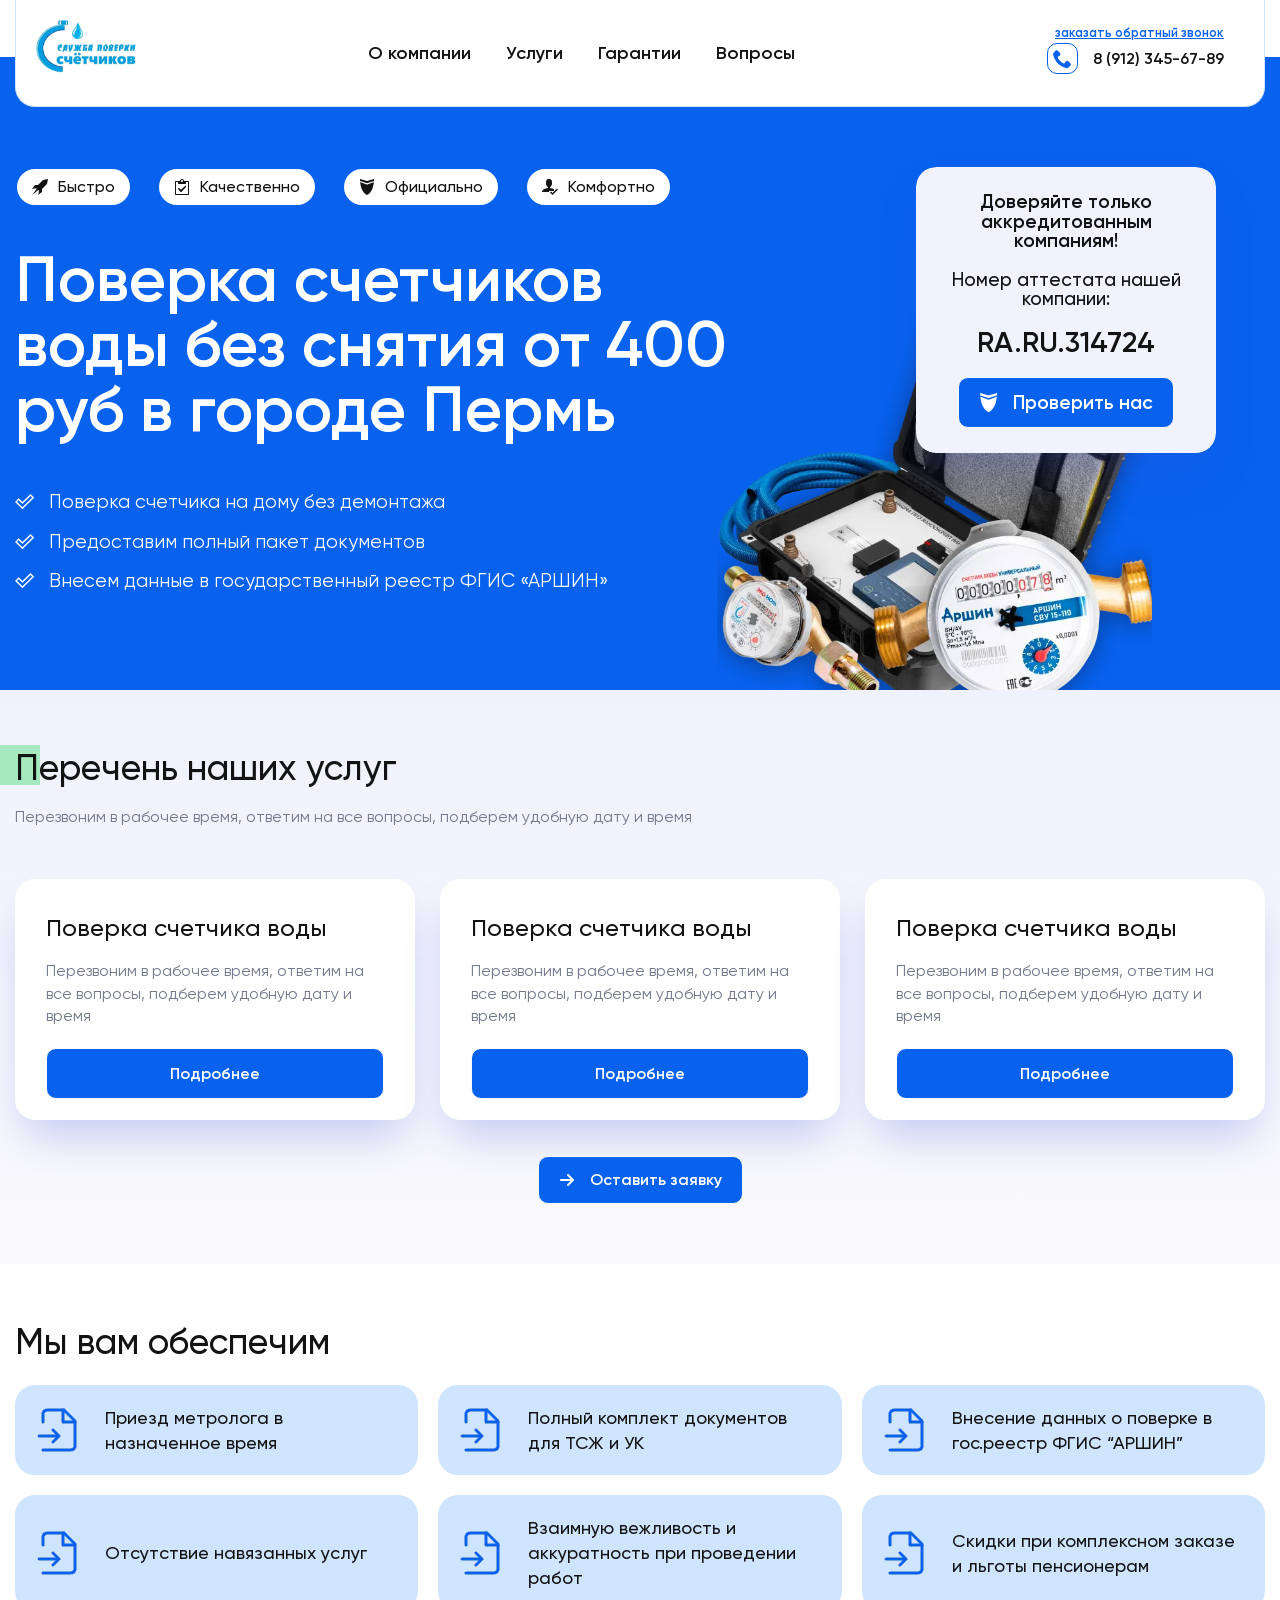
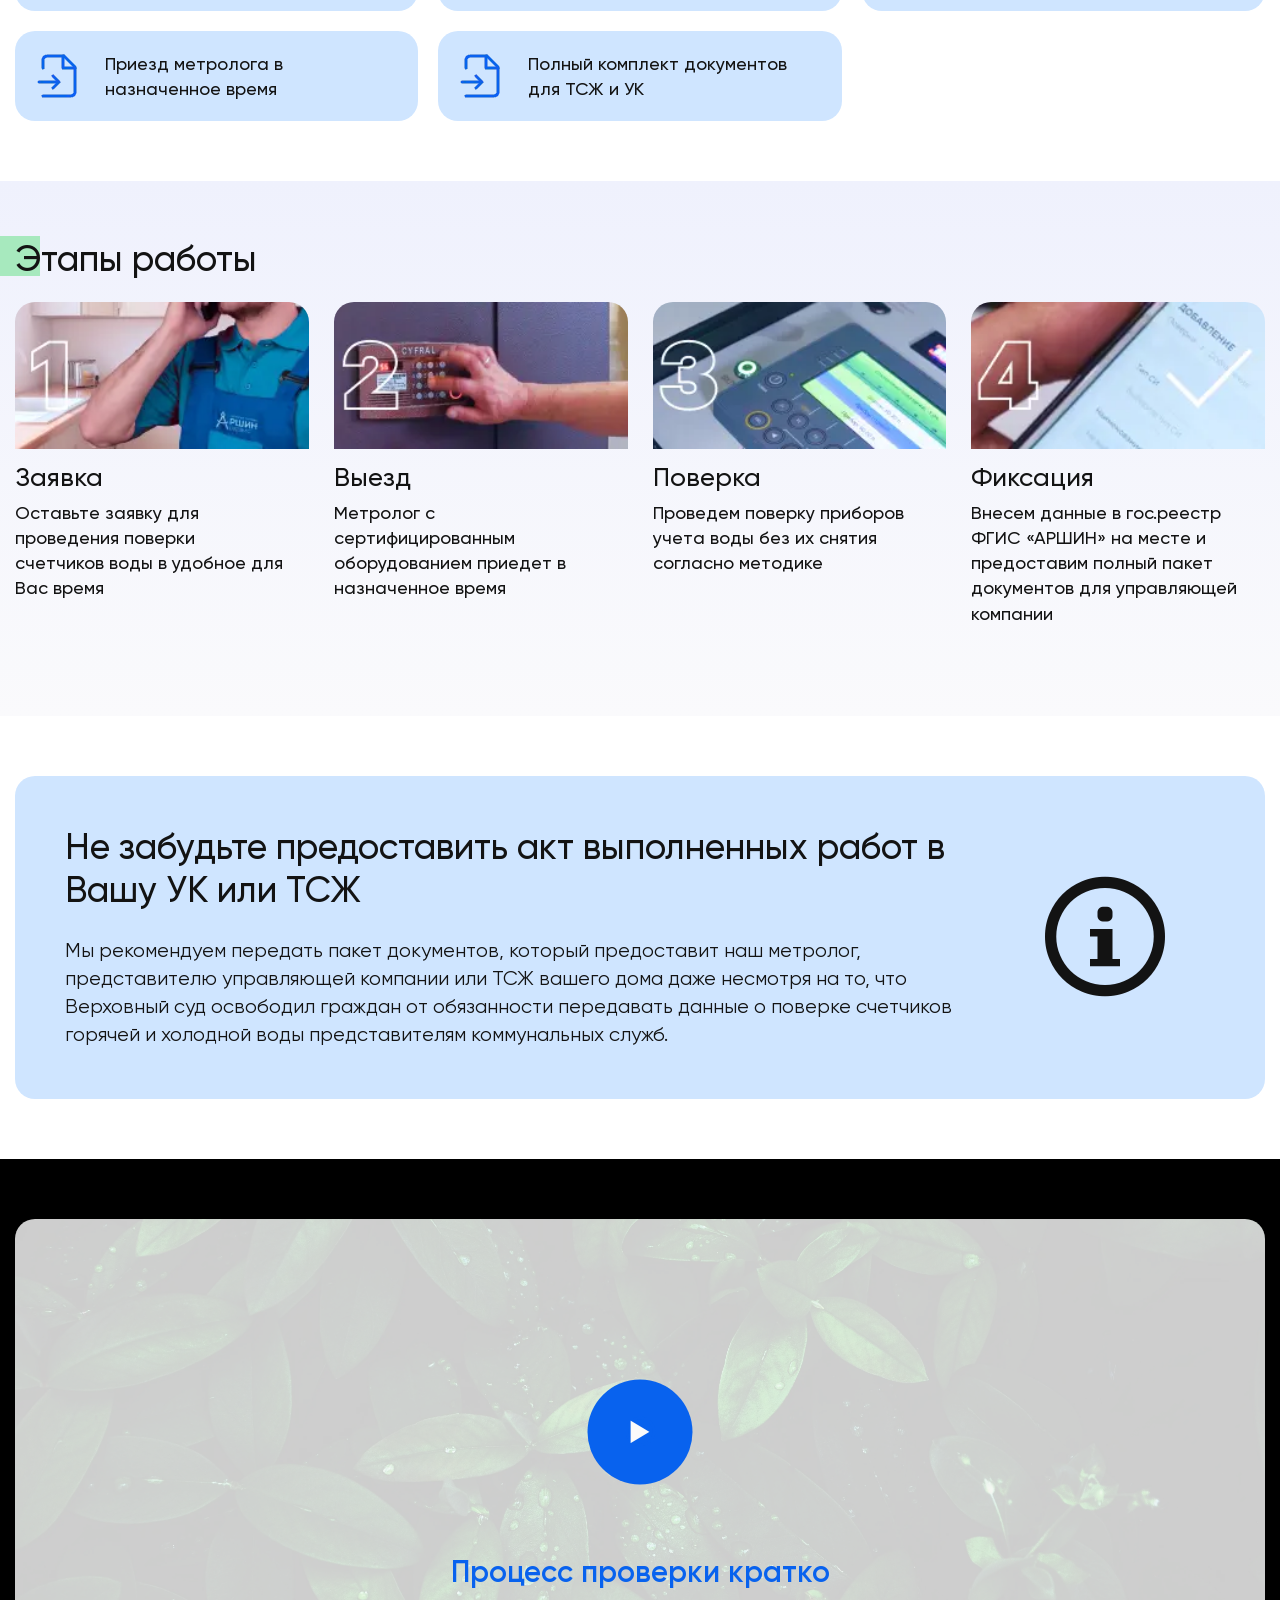
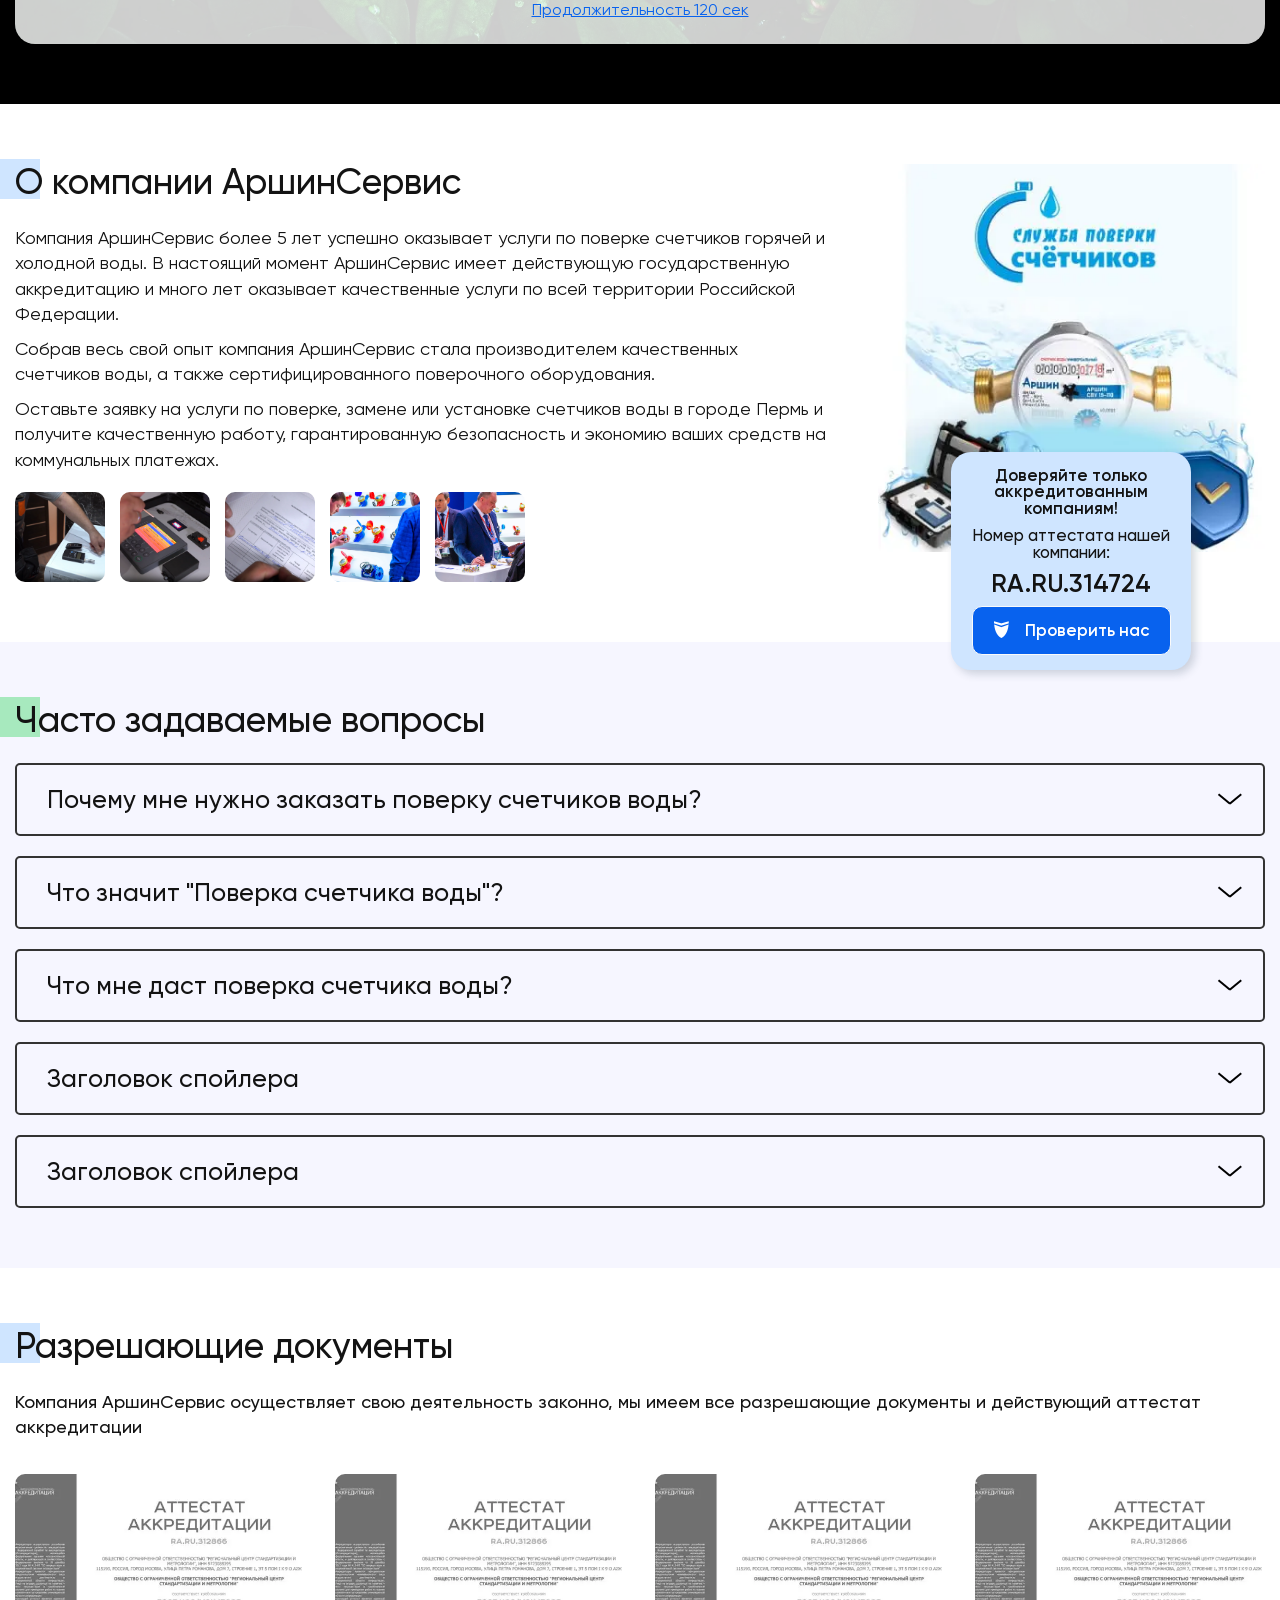
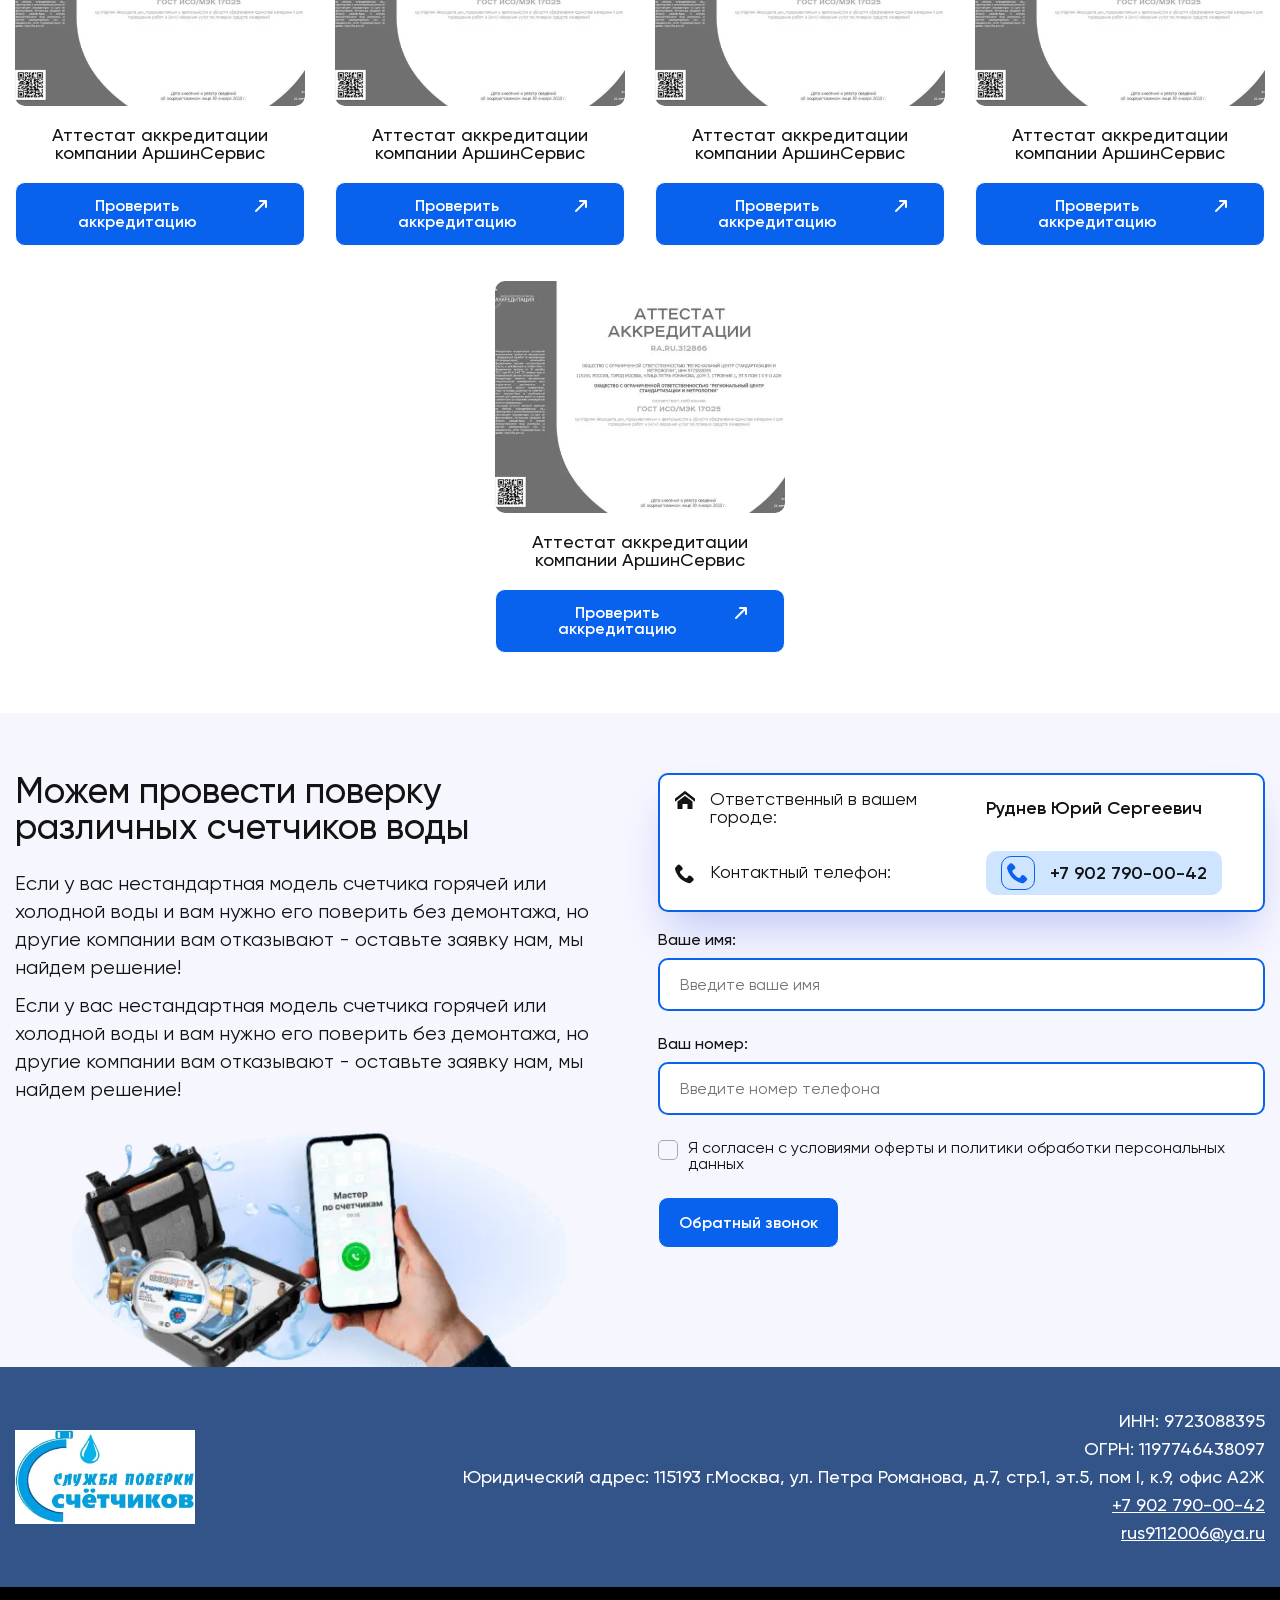
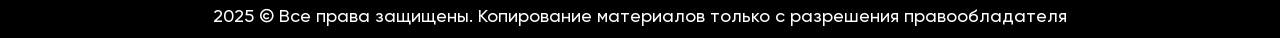
==== commit 4fc48fde: "Updates" ====
--- a/home.html
+++ b/home.html
@@ -6,7 +6,7 @@
 	<meta charset="UTF-8">
 	<meta name="format-detection" content="telephone=no">
 	<!-- <style>body{opacity: 0;}</style> -->
-	<link rel="stylesheet" href="css/style.min.css?_v=20250407140722">
+	<link rel="stylesheet" href="css/style.min.css?_v=20250407222309">
 	<link rel="shortcut icon" href="favicon.ico">
 	<!-- <meta name="robots" content="noindex, nofollow"> -->
 	<meta name="viewport" content="width=device-width, initial-scale=1.0">
@@ -28,6 +28,7 @@
 									<li class="menu__item"><a href="#" class="menu__link">Услуги</a></li>
 									<li class="menu__item"><a href="#" class="menu__link">Гарантии</a></li>
 									<li class="menu__item"><a href="#" class="menu__link">Вопросы</a></li>
+									<!-- <li class="menu__item"><a class="ltnk-test" href="#">Тест</a></li> -->
 								</ul>
 							</nav>
 						</div>
@@ -116,7 +117,7 @@
 									подберем удобную дату и время</p>
 
 							</div>
-							<a data-popup="#popup2" class="item-services__link" href="#">Узнать подробнее</a>
+							<button data-popup="#popup2" class="button">Подробнее</button>
 						</li>
 
 						<li class="services__item item-services">
@@ -126,7 +127,7 @@
 									подберем удобную дату и время</p>
 
 							</div>
-							<a data-popup="#popup2" class="item-services__link" href="#">Узнать подробнее</a>
+							<button data-popup="#popup2" class="button">Подробнее</button>
 						</li>
 
 						<li class="services__item item-services">
@@ -657,22 +658,22 @@
 			<div class="popup__content">
 				<button data-close type="button" class="popup__close"></button>
 				<div class="popup__text">
-					<div class="stage__item">
-						<div class="stage__body">
-							<div class="stage__img">
-								ФОТО
-							</div>
-							<div class="stage__main">
-								<div class="stage__label">ЗАГОЛОВОЛК</div>
-								<p class="stage__text">текст</p>
-							</div>
+					<div class="services-popup">
+						<div class="services-popup__photo">
+							<picture><source srcset="img/about/01.webp" type="image/webp"><img src="img/about/01.png" alt="01"></picture>
+						</div>
+						<div class="services-popup__title">
+							Заголовок
+						</div>
+						<div class="services-popup__text">
+							Текст
 						</div>
 					</div>
 				</div>
 			</div>
 		</div>
 	</div>
-	<script src="js/app.min.js?_v=20250407140722"></script>
+	<script src="js/app.min.js?_v=20250407222309"></script>
 </body>
 
 </html>
--- a/css/style.min.css
+++ b/css/style.min.css
@@ -1 +1 @@
-@charset "UTF-8";@font-face{font-family:Gilroy;font-display:swap;src:url(../fonts/Gilroy-Light.woff2) format("woff2"),url(../fonts/Gilroy-Light.woff) format("woff");font-weight:300;font-style:normal}@font-face{font-family:Gilroy;font-display:swap;src:url(../fonts/Gilroy-Medium.woff2) format("woff2"),url(../fonts/Gilroy-Medium.woff) format("woff");font-weight:500;font-style:normal}@font-face{font-family:Gilroy;font-display:swap;src:url(../fonts/Gilroy-SemiBold.woff2) format("woff2"),url(../fonts/Gilroy-SemiBold.woff) format("woff");font-weight:600;font-style:normal}@font-face{font-family:Gilroy;font-display:swap;src:url(../fonts/Gilroy-Regular.woff2) format("woff2"),url(../fonts/Gilroy-Regular.woff) format("woff");font-weight:400;font-style:normal}@font-face{font-family:icons;font-display:swap;src:url(../fonts/icons.woff2) format("woff2"),url(../fonts/icons.woff) format("woff");font-weight:400;font-style:normal}.item-services__link::after,.popup__close::before,[class*=_icon-]:before{font-family:icons;font-style:normal;font-weight:400;font-variant:normal;text-transform:none;line-height:1;-webkit-font-smoothing:antialiased;-moz-osx-font-smoothing:grayscale}[class*=_icon-]:before{display:block}._icon-home:before{content:"\e900"}._icon-office:before{content:"\e903"}._icon-pencil:before{content:"\e905"}._icon-droplet:before{content:"\e90b"}._icon-image:before{content:"\e90d"}._icon-headphones:before{content:"\e910"}._icon-file-play:before{content:"\e929"}._icon-folder-plus:before{content:"\e931"}._icon-price-tags:before{content:"\e936"}._icon-cart:before{content:"\e93a"}._icon-credit-card:before{content:"\e93f"}._icon-phone:before{content:"\e942"}._icon-phone-hang-up:before{content:"\e943"}._icon-pushpin:before{content:"\e946"}._icon-compass:before{content:"\e949"}._icon-clock:before{content:"\e94e"}._icon-calendar:before{content:"\e953"}._icon-printer:before{content:"\e954"}._icon-download:before{content:"\e960"}._icon-bubbles4:before{content:"\e970"}._icon-user-check:before{content:"\e975"}._icon-spinner2:before{content:"\e97b"}._icon-spinner6:before{content:"\e97f"}._icon-spinner8:before{content:"\e981"}._icon-spinner10:before{content:"\e983"}._icon-binoculars:before{content:"\e985"}._icon-search:before{content:"\e986"}._icon-zoom-in:before{content:"\e987"}._icon-zoom-out:before{content:"\e988"}._icon-lock:before{content:"\e98f"}._icon-unlocked:before{content:"\e990"}._icon-wrench:before{content:"\e991"}._icon-cog:before{content:"\e994"}._icon-cogs:before{content:"\e995"}._icon-hammer:before{content:"\e996"}._icon-stats-dots:before{content:"\e99b"}._icon-trophy:before{content:"\e99e"}._icon-leaf:before{content:"\e9a4"}._icon-rocket:before{content:"\e9a5"}._icon-hammer2:before{content:"\e9a8"}._icon-bin:before{content:"\e9ac"}._icon-briefcase:before{content:"\e9ae"}._icon-airplane:before{content:"\e9af"}._icon-truck:before{content:"\e9b0"}._icon-shield:before{content:"\e9b4"}._icon-power:before{content:"\e9b5"}._icon-clipboard:before{content:"\e9b8"}._icon-download2:before{content:"\e9c5"}._icon-earth:before{content:"\e9ca"}._icon-bookmarks:before{content:"\e9d3"}._icon-star-empty:before{content:"\e9d7"}._icon-info:before{content:"\ea0c"}._icon-cancel-circle:before{content:"\ea0d"}._icon-checkmark:before{content:"\ea10"}._icon-checkmark2:before{content:"\ea11"}._icon-play3:before{content:"\ea1c"}._icon-arrow-up-right2:before{content:"\ea3b"}._icon-arrow-right2:before{content:"\ea3c"}._icon-arrow-left2:before{content:"\ea40"}*{padding:0;margin:0;border:0}*,:after,:before{-webkit-box-sizing:border-box;box-sizing:border-box}body,html{height:100%;min-width:320px}body{color:#131313;line-height:1;font-family:Gilroy;font-size:1rem;-ms-text-size-adjust:100%;-moz-text-size-adjust:100%;-webkit-text-size-adjust:100%;-webkit-font-smoothing:antialiased;-moz-osx-font-smoothing:grayscale}button,input,textarea{font-family:Gilroy;font-size:inherit}button{cursor:pointer;color:inherit;background-color:inherit}a{color:inherit}a:link,a:visited{text-decoration:none}a:hover{text-decoration:none}ul li{list-style:none}img{vertical-align:top}h1,h2,h3,h4,h5,h6{font-weight:inherit;font-size:inherit}body{background-color:#fff}.lock body{overflow:hidden;-ms-touch-action:none;touch-action:none}.wrapper{min-height:100%;display:-webkit-box;display:-ms-flexbox;display:flex;-webkit-box-orient:vertical;-webkit-box-direction:normal;-ms-flex-direction:column;flex-direction:column;overflow:hidden}.wrapper>main{-webkit-box-flex:1;-ms-flex:1 1 auto;flex:1 1 auto}.wrapper>*{min-width:0}[class*=__container]{max-width:85.625rem;-webkit-box-sizing:content-box;box-sizing:content-box;margin:0 auto;padding:0 .9375rem}.form__row{width:100%}.form__row:not(:last-child){margin-bottom:1.5625rem}.form__label{display:block;font-weight:500}.form__label:not(:last-child){margin-bottom:.625rem}.button{display:-webkit-inline-box;display:-ms-inline-flexbox;display:inline-flex;padding:.9375rem 1.25rem;border:1px solid #fafafa;font-weight:700;background-color:#0862ee;border-radius:.625rem;color:#fff;-webkit-transition:all .2s ease;transition:all .2s ease}.button::before{margin-right:.9375rem}.button._fw{width:100%;-webkit-box-pack:center;-ms-flex-pack:center;justify-content:center}input[type=email],input[type=tel],input[type=text],textarea{-webkit-appearance:none;-moz-appearance:none;appearance:none}.input{width:100%;display:block;padding:.9375rem 1.25rem;border:1px solid #eee;border-radius:.625rem!important}textarea.input{resize:none;padding:0 0}.checkbox{position:relative}.checkbox:not(:last-child){margin-bottom:.3125em}.checkbox__input{position:absolute;width:0;height:0;opacity:0}.checkbox__input:focus+.checkbox__label:before{-webkit-box-shadow:0 0 5px #000;box-shadow:0 0 5px #000}.checkbox__input:checked+.checkbox__label:before{background:#0862ee}.checkbox__label{cursor:pointer;display:-webkit-inline-box;display:-ms-inline-flexbox;display:inline-flex;-webkit-box-align:center;-ms-flex-align:center;align-items:center;position:relative;gap:10px}.checkbox__label:before{content:"";-ms-flex-item-align:start;align-self:flex-start;-webkit-box-flex:0;-ms-flex:0 0 20px;flex:0 0 20px;width:20px;height:20px;border:1px solid #a7a9ac;border-radius:.3125rem}body::after{content:"";background-color:rgba(0,0,0,.5);position:fixed;width:100%;height:100%;top:0;left:0;opacity:0;-webkit-transition:opacity .8s ease 0s;transition:opacity .8s ease 0s;pointer-events:none;z-index:149}.popup-show body::after{opacity:1}.popup{position:fixed;top:0;left:0;bottom:0;right:0;padding:30px 10px;-webkit-transition:visibility .8s ease 0s;transition:visibility .8s ease 0s;visibility:hidden;pointer-events:none}.popup_show{z-index:150;visibility:visible;overflow:auto;pointer-events:auto}.popup_show .popup__content{visibility:visible;-webkit-transform:translateY(0);-ms-transform:translateY(0);transform:translateY(0);opacity:1}.popup__wrapper{display:-webkit-box;display:-ms-flexbox;display:flex;-webkit-box-orient:vertical;-webkit-box-direction:normal;-ms-flex-direction:column;flex-direction:column;-webkit-box-align:center;-ms-flex-align:center;align-items:center;min-height:100%;-webkit-box-flex:1;-ms-flex:1 1 auto;flex:1 1 auto;width:100%;display:flex;-webkit-box-pack:center;-ms-flex-pack:center;justify-content:center;align-items:center}.popup__content{visibility:hidden;-webkit-transform:translateY(100px);-ms-transform:translateY(100px);transform:translateY(100px);opacity:0;-webkit-transition:opacity .3s,-webkit-transform .3s ease 0s;transition:opacity .3s,-webkit-transform .3s ease 0s;transition:transform .3s ease 0s,opacity .3s;transition:transform .3s ease 0s,opacity .3s,-webkit-transform .3s ease 0s;background-color:#eee;padding:2.25rem;width:100%;max-width:37.5rem;border-radius:20px}.lock .popup__content{visibility:visible}.popup__close::before{font-size:1.875rem;content:"\ea0d";position:absolute;top:15px;right:15px}.popup__sub-title{font-size:1.125rem}.popup__sub-title:not(:last-child){margin-bottom:.9375rem}.spollers{display:-ms-grid;display:grid}.spollers__item:not(:last-child){margin-bottom:1.25rem}.spollers__title{width:100%;cursor:default;text-align:left;border:2px solid #333;padding:1.25rem 3.4375rem 1.25rem 1.875rem;border-radius:.3125rem;position:relative;font-size:1.25rem;font-weight:500;-webkit-transition:color .3s ease;transition:color .3s ease}._spoller-init .spollers__title{cursor:pointer}._spoller-init .spollers__title::after,._spoller-init .spollers__title::before{content:"";position:absolute;right:1.25rem;top:50%;background-color:#000;height:2px;width:15px;-webkit-transition:-webkit-transform .3s ease 0s;transition:-webkit-transform .3s ease 0s;transition:transform .3s ease 0s;transition:transform .3s ease 0s,-webkit-transform .3s ease 0s}._spoller-init .spollers__title::before{-webkit-transform:translate(-75%,-50%) rotate(40deg);-ms-transform:translate(-75%,-50%) rotate(40deg);transform:translate(-75%,-50%) rotate(40deg)}._spoller-init .spollers__title::after{-webkit-transform:translate(0,-50%) rotate(-40deg);-ms-transform:translate(0,-50%) rotate(-40deg);transform:translate(0,-50%) rotate(-40deg)}._spoller-init .spollers__title._spoller-active{border-color:#0862ee}._spoller-init .spollers__title._spoller-active::before{-webkit-transform:translateX(-75%) rotate(-40deg);-ms-transform:translateX(-75%) rotate(-40deg);transform:translateX(-75%) rotate(-40deg)}._spoller-init .spollers__title._spoller-active::after{-webkit-transform:rotate(40deg);-ms-transform:rotate(40deg);transform:rotate(40deg)}.spollers__body{padding:1.25rem 1.875rem;font-size:1.25rem}[class*=-ibg]{position:relative}[class*=-ibg] img{position:absolute;width:100%;height:100%;top:0;left:0;-o-object-fit:cover;object-fit:cover}[class*=-ibg_contain] img{-o-object-fit:contain;object-fit:contain}.video__wrapper{position:relative;overflow:hidden;height:0;padding-bottom:56.25%}.video__wrapper embed,.video__wrapper iframe,.video__wrapper object,.video__wrapper video{position:absolute;top:0;left:0;width:100%;height:100%}p{line-height:1.4}p:not(:last-child){margin-bottom:.625rem}.phone-callback{color:#0862ee;font-size:.8em;text-align:right}.phone-callback:link{text-decoration:underline}.phone-link{display:-webkit-box;display:-ms-flexbox;display:flex;-webkit-box-align:center;-ms-flex-align:center;align-items:center;-webkit-column-gap:.9375rem;-moz-column-gap:.9375rem;column-gap:.9375rem;-webkit-transition:color .3s ease;transition:color .3s ease}.phone-link::before{border:1px solid #0862ee;padding:.3125rem;border-radius:.625rem;font-size:1.2em;color:#0862ee}.title{position:relative;z-index:1;font-size:2.25rem;font-weight:500}.title:not(:last-child){margin-bottom:1.5625rem}.decor{position:absolute;top:0;left:-.9375rem;width:3.75rem;height:3.75rem;z-index:-1}.decor_min{top:-.3125rem;width:2.5rem;height:2.5rem}.decor-blue{background-color:#cfe5ff}.decor-green{background-color:#a7e9be}.header{min-height:6.25rem;z-index:99}.header__body{display:-webkit-box;display:-ms-flexbox;display:flex;padding:.9375rem 0;background-color:#fff;border-radius:1.5625rem}.header__main{display:-webkit-box;display:-ms-flexbox;display:flex;-webkit-box-align:center;-ms-flex-align:center;align-items:center}.header__logo{-webkit-box-flex:0;-ms-flex:0 0 7.5rem;flex:0 0 7.5rem}.header__logo img{max-width:100%}.header__menu{-webkit-box-flex:1;-ms-flex:1 1 32.5rem;flex:1 1 32.5rem}.header__phone{display:-webkit-box;display:-ms-flexbox;display:flex;-webkit-box-orient:vertical;-webkit-box-direction:normal;-ms-flex-direction:column;flex-direction:column;-webkit-box-flex:0;-ms-flex:0 0 auto;flex:0 0 auto;font-size:1.2em;padding:.1875rem .625rem;border-radius:.625rem;font-weight:700;line-height:.1;-webkit-transition:all .3s ease;transition:all .3s ease;gap:.625rem;text-align:center}.menu-open .menu{left:0}.menu__list{display:-webkit-box;display:-ms-flexbox;display:flex;-ms-flex-wrap:wrap;flex-wrap:wrap;-webkit-box-pack:center;-ms-flex-pack:center;justify-content:center;padding:0 .625rem}.menu__item{font-weight:700;font-size:1.25rem}.menu__item:not(:last-child){margin-right:1.5625rem}.menu__link{-webkit-transition:color .3s ease;transition:color .3s ease;padding:.3125rem}.icon-menu{display:none}.footer{padding:2.8125rem 0 0 0;background-color:#325488;color:#fff;font-size:1.125rem;font-weight:500}.footer__container{margin-bottom:2.8125rem}.footer__body{display:-webkit-box;display:-ms-flexbox;display:flex;gap:2.1875rem;-webkit-box-pack:justify;-ms-flex-pack:justify;justify-content:space-between}.footer__logo{-webkit-box-flex:0;-ms-flex:0 0 11.25rem;flex:0 0 11.25rem;-ms-flex-item-align:center;-ms-grid-row-align:center;align-self:center}.footer__logo img{max-width:100%}.footer__right{display:-webkit-box;display:-ms-flexbox;display:flex;-webkit-box-orient:vertical;-webkit-box-direction:normal;-ms-flex-direction:column;flex-direction:column;-webkit-box-align:end;-ms-flex-align:end;align-items:flex-end}.footer__item a:link{text-decoration:underline}.footer__item:not(:last-child){margin-bottom:.625rem}.footer__rights{padding:1.25rem;background-color:#000;text-align:center}.promo{padding:6.875rem 0 3.75rem 0;position:relative;background-color:#0862ee;color:#fff;margin-top:-3.125rem}.promo__image-ibg{position:absolute;bottom:0;right:10%;padding:17%}.promo__container{position:relative;display:-webkit-box;display:-ms-flexbox;display:flex;-webkit-box-orient:vertical;-webkit-box-direction:normal;-ms-flex-direction:column;flex-direction:column;z-index:2}.promo__content:not(:last-child){margin-bottom:2.5rem}.promo__title{font-weight:700}.promo__title:not(:last-child){margin-bottom:3.125rem}.promo__title .decor{background-color:#0862ee}.promo__items{display:-webkit-box;display:-ms-flexbox;display:flex;-webkit-box-orient:vertical;-webkit-box-direction:normal;-ms-flex-direction:column;flex-direction:column;row-gap:1.25rem;font-size:1.2em}.promo__item{display:-webkit-box;display:-ms-flexbox;display:flex;-webkit-column-gap:.9375rem;-moz-column-gap:.9375rem;column-gap:.9375rem}.promo__check{position:absolute;top:0;right:20%;width:300px;border-radius:1.25rem;overflow:hidden;-webkit-box-shadow:0 26px 44px -10px rgba(57,81,219,.27);box-shadow:0 26px 44px -10px rgba(57,81,219,.27)}.items-plus{display:-webkit-box;display:-ms-flexbox;display:flex;-webkit-column-gap:1.5625rem;-moz-column-gap:1.5625rem;column-gap:1.5625rem}.items-plus:not(:last-child){margin-bottom:2.5rem}.items-plus__item{display:-webkit-box;display:-ms-flexbox;display:flex;border:2px solid #0862ee;background-color:#fff;color:#131313;border-radius:1.25rem;padding:.625rem .9375rem;font-weight:500}.items-plus__icon:not(:last-child){margin-right:.625rem}.check{display:inline-block}.check__body{padding:1.5625rem;border-radius:1.25rem;background-color:#f0f2fe;font-size:1.2em;display:-webkit-box;display:-ms-flexbox;display:flex;-webkit-box-orient:vertical;-webkit-box-direction:normal;-ms-flex-direction:column;flex-direction:column;gap:1.25rem;-webkit-box-align:center;-ms-flex-align:center;align-items:center;text-align:center;color:#131313}.check__title{font-weight:700}.check__sub-title{font-weight:500}.check__number{font-weight:700;font-size:1.5em}.services{padding:3.75rem 0;background:-webkit-gradient(linear,left top,left bottom,from(#eff1fd),to(#fafafc));background:linear-gradient(180deg,#eff1fd,#fafafc 100%)}.services__container{display:-ms-grid;display:grid;-ms-grid-columns:1fr 3fr;grid-template-columns:1fr 3fr;gap:2.25rem;-webkit-box-align:center;-ms-flex-align:center;align-items:center}.services__title:not(:last-child){margin-bottom:1.25rem}.services__sub-title{color:#72798c}.services__sub-title:not(:last-child){margin-bottom:.9375rem}.services__items{display:-ms-grid;display:grid;-ms-grid-columns:1fr 1fr 1fr;grid-template-columns:1fr 1fr 1fr;gap:1.5625rem}.services__item{-webkit-box-shadow:0 26px 44px -10px rgba(57,81,219,.27);box-shadow:0 26px 44px -10px rgba(57,81,219,.27)}.services__footer{-ms-grid-column-align:center;justify-self:center}.item-services{background-color:#fff;border:1px solid #fff;border-radius:1.25rem;display:-webkit-box;display:-ms-flexbox;display:flex;-webkit-box-orient:vertical;-webkit-box-direction:normal;-ms-flex-direction:column;flex-direction:column;padding:2.25rem 1.875rem 1.25rem 1.875rem;-webkit-box-pack:justify;-ms-flex-pack:justify;justify-content:space-between}.item-services .button{-webkit-box-pack:center;-ms-flex-pack:center;justify-content:center}.item-services__content>:not(:last-child){margin-bottom:1.25rem}.item-services__content:not(:last-child){margin-bottom:1.25rem}.item-services__title{font-size:1.5rem;font-weight:500}.item-services__sub-title{color:#72798c}.item-services__link{display:-webkit-box;display:-ms-flexbox;display:flex;-ms-flex-item-align:center;-ms-grid-row-align:center;align-self:center;-webkit-box-align:center;-ms-flex-align:center;align-items:center;padding:.3125rem;color:#0862ee}.item-services__link::after{content:"\ea3c";margin-left:.625rem;-webkit-transition:all .2s ease;transition:all .2s ease}.item-services__link:hover::after{margin-left:20px}.guaranties{padding:3.75rem 0}.guaranties__title:not(:last-child){margin-bottom:1.5625rem}.guaranties__items{display:-ms-grid;display:grid;gap:1.25rem;-webkit-box-align:stretch;-ms-flex-align:stretch;align-items:stretch;-ms-grid-columns:(1fr)[3];grid-template-columns:repeat(3,1fr)}.guaranties__item{display:-webkit-box;display:-ms-flexbox;display:flex;border-radius:1.25rem;background-color:#cfe5ff;-webkit-box-align:center;-ms-flex-align:center;align-items:center;padding:1.25rem;gap:1.25rem;-webkit-transition:all .3s ease;transition:all .3s ease}.guaranties__icon{-webkit-box-flex:0;-ms-flex:0 0 3.125rem;flex:0 0 3.125rem;border-radius:1.25rem}.guaranties__icon img{max-width:100%}.guaranties__label{font-size:1.125rem;font-weight:500;line-height:1.4}.stage{padding:3.75rem 0;background:-webkit-gradient(linear,left top,left bottom,from(#eff1fd),to(#fafafc));background:linear-gradient(180deg,#eff1fd,#fafafc 100%)}.stage__title:not(:last-child){margin-bottom:1.5625rem}.stage__items{display:-webkit-box;display:-ms-flexbox;display:flex;-ms-flex-wrap:wrap;flex-wrap:wrap;margin:0 -.78125rem;row-gap:2.1875rem}.stage__item{width:25%;padding:0 .78125rem}.stage__body{border-radius:1.25rem;overflow:hidden}.stage__image-ibg{padding-bottom:50%;overflow:hidden}.stage__image-ibg:not(:last-child){margin-bottom:.9375rem}.stage__image-ibg img{-webkit-transition:all .3s ease;transition:all .3s ease;width:100%;max-width:100%;-o-object-fit:cover;object-fit:cover}.stage__main{padding:0 1.25rem 1.875rem 0}.stage__label{font-size:1.625rem;font-weight:500}.stage__label:not(:last-child){margin-bottom:.625rem}.stage__text{font-weight:500;font-size:1.125rem;line-height:1.4}.info{padding:3.75rem 0}.info__body{padding:3.125rem;display:-webkit-box;display:-ms-flexbox;display:flex;-webkit-box-align:center;-ms-flex-align:center;align-items:center;background-color:#cfe5ff;border-radius:1.25rem}.info__title{line-height:1.2}.info__text{font-size:1.25rem}.info__icon{font-size:7.5rem;padding:3.125rem}.video{padding:3.75rem 0;background-color:#000}.video__wrapper{padding-bottom:34%;border-radius:1.25rem}.video__prewiew{display:-webkit-box;display:-ms-flexbox;display:flex;-webkit-box-align:center;-ms-flex-align:center;align-items:center;-webkit-box-pack:center;-ms-flex-pack:center;justify-content:center}.video__prewiew img{position:absolute;top:0;left:0;width:100%;height:100%;-o-object-fit:cover;object-fit:cover}.content-video{position:absolute;top:0;left:0;width:100%;height:100%;display:-webkit-box;display:-ms-flexbox;display:flex;-webkit-box-orient:vertical;-webkit-box-direction:normal;-ms-flex-direction:column;flex-direction:column;-webkit-box-pack:end;-ms-flex-pack:end;justify-content:flex-end;color:#0862ee;background-color:rgba(255,255,255,.795)}.content-video__play{position:absolute;top:50%;left:50%;-webkit-transform:translate(-50%,-50%);-ms-transform:translate(-50%,-50%);transform:translate(-50%,-50%);-ms-flex-item-align:center;-ms-grid-row-align:center;align-self:center;color:#000;font-size:1.875rem;border-radius:50%;background-color:#0862ee;padding:3%;z-index:99}.content-video__play::before{color:#fafafa;z-index:99}.content-video__play::after{content:"";width:30px;height:30px;border-radius:100%;border:3px solid #0862ee;position:absolute;z-index:-1;top:50%;left:50%;-webkit-transform:translate(-50%,-50%);-ms-transform:translate(-50%,-50%);transform:translate(-50%,-50%);-webkit-animation:ring 2s infinite;animation:ring 2s infinite}.content-video__text{padding:1.5625rem}.content-video__title{font-size:1.875rem;font-weight:700}.content-video__title:not(:last-child){margin-bottom:.625rem}.content-video__info{text-decoration:underline}.about-us{background-color:#fff;padding:3.75rem 0}.about-us__container{display:-webkit-box;display:-ms-flexbox;display:flex;gap:3.125rem}.about-us__main{-webkit-box-flex:1;-ms-flex:1 0 65%;flex:1 0 65%}.about-us__text{font-size:1.125rem}.about-us__text:not(:last-child){margin-bottom:1.25rem}.about-us__items{display:-webkit-box;display:-ms-flexbox;display:flex;gap:.9375rem}.about-us__image-ibg{width:5.625rem;height:5.625rem;border-radius:.625rem;overflow:hidden}.about-us__banner{width:35%;position:relative}.about-us__banner img{max-width:100%;-o-object-fit:contain;object-fit:contain}.about-us__check{position:absolute;bottom:-21%;left:50%;-webkit-transform:translateX(-50%);-ms-transform:translateX(-50%);transform:translateX(-50%);width:240px;font-size:.875rem}.about-us__check .check__body{background-color:#cfe5ff;padding:.9375rem .625rem;gap:.625rem;-webkit-box-shadow:4px 4px 8px 0 rgba(34,60,80,.2);box-shadow:4px 4px 8px 0 rgba(34,60,80,.2)}.faq{padding:3.75rem 0;background-color:#f6f6ff}.documents{padding:3.75rem 0}.documents__sub-title{font-size:1.125rem;font-weight:500}.documents__sub-title:not(:last-child){margin-bottom:2.1875rem}.documents__items{display:-webkit-box;display:-ms-flexbox;display:flex;-ms-flex-wrap:wrap;flex-wrap:wrap;margin:0 -.9375rem;-webkit-box-pack:center;-ms-flex-pack:center;justify-content:center;row-gap:2.1875rem}.item-document{width:25%;padding:0 .9375rem;text-align:center}.item-document__image-ibg{padding-bottom:80%;overflow:hidden;border-radius:.625rem}.item-document__image-ibg img{-webkit-transition:-webkit-transform .3s ease;transition:-webkit-transform .3s ease;transition:transform .3s ease;transition:transform .3s ease,-webkit-transform .3s ease}.item-document__image-ibg:not(:last-child){margin-bottom:1.25rem}.item-document__title{font-size:1.375rem;font-weight:500}.item-document__title:not(:last-child){margin-bottom:1.25rem}.item-document__link{display:-webkit-inline-box;display:-ms-inline-flexbox;display:inline-flex;-webkit-box-orient:horizontal;-webkit-box-direction:reverse;-ms-flex-direction:row-reverse;flex-direction:row-reverse;-webkit-box-pack:end;-ms-flex-pack:end;justify-content:flex-end;gap:.9375rem}.item-document__link:not(:last-child){margin-bottom:1.25rem}.callback{padding:3.75rem 0;background-color:#f6f6ff}.callback__container{display:-ms-grid;display:grid;-ms-grid-columns:1fr 1fr;grid-template-columns:1fr 1fr;gap:2.1875rem}.callback__text{font-size:1.25rem}.callback__text:not(:last-child){margin-bottom:1.25rem}.callback__image-ibg{padding-bottom:40%}.callback__form input{border:2px solid #0862ee}.contacts-items{border-radius:.625rem;border:2px solid #0862ee;padding:1.5625rem;font-size:1.125rem;background-color:#fff;-webkit-box-shadow:0 26px 44px -10px rgba(57,81,219,.27);box-shadow:0 26px 44px -10px rgba(57,81,219,.27)}.contacts-items:not(:last-child){margin-bottom:1.25rem}.contacts-items__item{display:-webkit-box;display:-ms-flexbox;display:flex;gap:1.5625rem;-webkit-box-align:center;-ms-flex-align:center;align-items:center}.contacts-items__item:not(:last-child){margin-bottom:1.5625rem}.contacts-items__item .phone-link{background-color:#cfe5ff;padding:.3125rem .9375rem;border-radius:.625rem}.contacts-items__label{-webkit-box-flex:0;-ms-flex:0 1 50%;flex:0 1 50%;display:-webkit-box;display:-ms-flexbox;display:flex;gap:.9375rem}.contacts-items__label::before{font-size:1.25rem}.contacts-items__value{font-weight:900}.form-callback a{color:#0862ee}.form-callback a:link{text-decoration:underline}.form-callback a:hover{text-decoration:none}.form-callback__checkbox:not(:last-child){margin-bottom:1.5625rem}@-webkit-keyframes ring{0%{width:30px;height:30px;opacity:1}100%{width:300px;height:300px;opacity:0}}@keyframes ring{0%{width:30px;height:30px;opacity:1}100%{width:300px;height:300px;opacity:0}}.swiper{overflow:hidden}.swiper-wrapper{width:100%;height:100%;-webkit-box-sizing:content-box;box-sizing:content-box;display:-webkit-box;display:-ms-flexbox;display:flex;position:relative}.swiper-vertical .swiper-wrapper{-webkit-box-orient:vertical;-webkit-box-direction:normal;-ms-flex-direction:column;flex-direction:column}.swiper-autoheight .swiper-wrapper{-webkit-box-align:start;-ms-flex-align:start;align-items:flex-start}.swiper-initialized .swiper-slide{-ms-flex-negative:0;flex-shrink:0}.swiper-android .swiper-slide,.swiper-android .swiper-wrapper{-webkit-transform:translate3d(0,0,0);transform:translate3d(0,0,0)}.swiper-button-lock{display:none!important}@font-face{font-family:lg;src:url([data-uri]) format("woff2"),url([data-uri]) format("woff");font-weight:400;font-style:normal;font-display:block}.lg-icon{font-family:lg!important;speak:never;font-style:normal;font-weight:400;font-variant:normal;text-transform:none;line-height:1;-webkit-font-smoothing:antialiased;-moz-osx-font-smoothing:grayscale}.lg-container{font-family:system-ui,-apple-system,"Segoe UI",Roboto,"Helvetica Neue",Arial,"Noto Sans","Liberation Sans",sans-serif,"Apple Color Emoji","Segoe UI Emoji","Segoe UI Symbol","Noto Color Emoji"}.lg-next,.lg-prev{background-color:rgba(0,0,0,.45);border-radius:2px;color:#999;cursor:pointer;display:block;font-size:22px;margin-top:-10px;padding:8px 10px 9px;position:absolute;top:50%;z-index:1080;outline:0;border:none}.lg-next.disabled,.lg-prev.disabled{opacity:0!important;cursor:default}.lg-next:hover:not(.disabled),.lg-prev:hover:not(.disabled){color:#fff}.lg-single-item .lg-next,.lg-single-item .lg-prev{display:none}.lg-next{right:20px}.lg-next:before{content:"\e095"}.lg-prev{left:20px}.lg-prev:after{content:"\e094"}@-webkit-keyframes lg-right-end{0%{left:0}50%{left:-30px}100%{left:0}}@keyframes lg-right-end{0%{left:0}50%{left:-30px}100%{left:0}}@-webkit-keyframes lg-left-end{0%{left:0}50%{left:30px}100%{left:0}}@keyframes lg-left-end{0%{left:0}50%{left:30px}100%{left:0}}.lg-outer.lg-right-end .lg-object{-webkit-animation:lg-right-end .3s;animation:lg-right-end .3s;position:relative}.lg-outer.lg-left-end .lg-object{-webkit-animation:lg-left-end .3s;animation:lg-left-end .3s;position:relative}.lg-toolbar{z-index:1082;left:0;position:absolute;top:0;width:100%}.lg-media-overlap .lg-toolbar{background-image:-webkit-gradient(linear,left bottom,left top,from(rgba(0,0,0,0)),to(rgba(0,0,0,.4)));background-image:linear-gradient(0deg,rgba(0,0,0,0),rgba(0,0,0,.4))}.lg-toolbar .lg-icon{color:#999;cursor:pointer;float:right;font-size:24px;height:47px;line-height:27px;padding:10px 0;text-align:center;width:50px;text-decoration:none!important;outline:medium none;will-change:color;-webkit-transition:color .2s linear;transition:color .2s linear;background:0 0;border:none;-webkit-box-shadow:none;box-shadow:none}.lg-toolbar .lg-icon.lg-icon-18{font-size:18px}.lg-toolbar .lg-icon:hover{color:#fff}.lg-toolbar .lg-close:after{content:"\e070"}.lg-toolbar .lg-maximize{font-size:22px}.lg-toolbar .lg-maximize:after{content:"\e90a"}.lg-toolbar .lg-download:after{content:"\e0f2"}.lg-sub-html{color:#eee;font-size:16px;padding:10px 40px;text-align:center;z-index:1080;opacity:0;-webkit-transition:opacity .2s ease-out 0s;transition:opacity .2s ease-out 0s}.lg-sub-html h4{margin:0;font-size:13px;font-weight:700}.lg-sub-html p{font-size:12px;margin:5px 0 0}.lg-sub-html a{color:inherit}.lg-sub-html a:hover{text-decoration:underline}.lg-media-overlap .lg-sub-html{background-image:-webkit-gradient(linear,left top,left bottom,from(rgba(0,0,0,0)),to(rgba(0,0,0,.6)));background-image:linear-gradient(180deg,rgba(0,0,0,0),rgba(0,0,0,.6))}.lg-item .lg-sub-html{position:absolute;bottom:0;right:0;left:0}.lg-error-msg{font-size:14px;color:#999}.lg-counter{color:#999;display:inline-block;font-size:16px;padding-left:20px;padding-top:12px;height:47px;vertical-align:middle}.lg-closing .lg-next,.lg-closing .lg-prev,.lg-closing .lg-sub-html,.lg-closing .lg-toolbar{opacity:0;-webkit-transition:-webkit-transform .08 cubic-bezier(0,0,.25,1) 0s,opacity .08 cubic-bezier(0,0,.25,1) 0s,color .08 linear;-webkit-transition:opacity .08 cubic-bezier(0,0,.25,1) 0s,color .08 linear,-webkit-transform .08 cubic-bezier(0,0,.25,1) 0s;transition:opacity .08 cubic-bezier(0,0,.25,1) 0s,color .08 linear,-webkit-transform .08 cubic-bezier(0,0,.25,1) 0s;transition:transform .08 cubic-bezier(0,0,.25,1) 0s,opacity .08 cubic-bezier(0,0,.25,1) 0s,color .08 linear;transition:transform .08 cubic-bezier(0,0,.25,1) 0s,opacity .08 cubic-bezier(0,0,.25,1) 0s,color .08 linear,-webkit-transform .08 cubic-bezier(0,0,.25,1) 0s}body:not(.lg-from-hash) .lg-outer.lg-start-zoom .lg-item:not(.lg-zoomable) .lg-img-wrap,body:not(.lg-from-hash) .lg-outer.lg-start-zoom .lg-item:not(.lg-zoomable) .lg-video-cont{opacity:0;-ms-transform:scale3d(.5,.5,.5);-webkit-transform:scale3d(.5,.5,.5);transform:scale3d(.5,.5,.5);will-change:transform,opacity;-webkit-transition:-webkit-transform 250ms cubic-bezier(0,0,.25,1) 0s,opacity 250ms cubic-bezier(0,0,.25,1)!important;-webkit-transition:opacity 250ms cubic-bezier(0,0,.25,1),-webkit-transform 250ms cubic-bezier(0,0,.25,1) 0s!important;transition:opacity 250ms cubic-bezier(0,0,.25,1),-webkit-transform 250ms cubic-bezier(0,0,.25,1) 0s!important;transition:transform 250ms cubic-bezier(0,0,.25,1) 0s,opacity 250ms cubic-bezier(0,0,.25,1)!important;transition:transform 250ms cubic-bezier(0,0,.25,1) 0s,opacity 250ms cubic-bezier(0,0,.25,1),-webkit-transform 250ms cubic-bezier(0,0,.25,1) 0s!important}body:not(.lg-from-hash) .lg-outer.lg-start-zoom .lg-item:not(.lg-zoomable).lg-complete .lg-img-wrap,body:not(.lg-from-hash) .lg-outer.lg-start-zoom .lg-item:not(.lg-zoomable).lg-complete .lg-video-cont{opacity:1;-ms-transform:scale3d(1,1,1);-webkit-transform:scale3d(1,1,1);transform:scale3d(1,1,1)}.lg-group:after{content:"";display:table;clear:both}.lg-container{display:none;outline:0}.lg-container.lg-show{display:block}.lg-on{scroll-behavior:unset}.lg-hide-sub-html .lg-sub-html,.lg-next,.lg-pager-outer,.lg-prev,.lg-toolbar{opacity:0;will-change:transform,opacity;-webkit-transition:-webkit-transform .25s cubic-bezier(0,0,.25,1) 0s,opacity .25s cubic-bezier(0,0,.25,1) 0s;-webkit-transition:opacity .25s cubic-bezier(0,0,.25,1) 0s,-webkit-transform .25s cubic-bezier(0,0,.25,1) 0s;transition:opacity .25s cubic-bezier(0,0,.25,1) 0s,-webkit-transform .25s cubic-bezier(0,0,.25,1) 0s;transition:transform .25s cubic-bezier(0,0,.25,1) 0s,opacity .25s cubic-bezier(0,0,.25,1) 0s;transition:transform .25s cubic-bezier(0,0,.25,1) 0s,opacity .25s cubic-bezier(0,0,.25,1) 0s,-webkit-transform .25s cubic-bezier(0,0,.25,1) 0s}.lg-show-in .lg-next,.lg-show-in .lg-pager-outer,.lg-show-in .lg-prev,.lg-show-in .lg-toolbar{opacity:1}.lg-show-in.lg-hide-sub-html .lg-sub-html{opacity:1}.lg-show-in .lg-hide-items .lg-prev{opacity:0;-webkit-transform:translate3d(-10px,0,0);transform:translate3d(-10px,0,0)}.lg-show-in .lg-hide-items .lg-next{opacity:0;-webkit-transform:translate3d(10px,0,0);transform:translate3d(10px,0,0)}.lg-show-in .lg-hide-items .lg-toolbar{opacity:0;-webkit-transform:translate3d(0,-10px,0);transform:translate3d(0,-10px,0)}.lg-show-in .lg-hide-items.lg-hide-sub-html .lg-sub-html{opacity:0;-webkit-transform:translate3d(0,20px,0);transform:translate3d(0,20px,0)}.lg-outer{width:100%;height:100%;position:fixed;top:0;left:0;z-index:1050;text-align:left;opacity:.001;outline:0;will-change:auto;overflow:hidden;-webkit-transition:opacity .15s ease 0s;transition:opacity .15s ease 0s}.lg-outer *{-webkit-box-sizing:border-box;box-sizing:border-box}.lg-outer.lg-zoom-from-image{opacity:1}.lg-outer.lg-visible{opacity:1}.lg-outer.lg-css3 .lg-item:not(.lg-start-end-progress).lg-current,.lg-outer.lg-css3 .lg-item:not(.lg-start-end-progress).lg-next-slide,.lg-outer.lg-css3 .lg-item:not(.lg-start-end-progress).lg-prev-slide{-webkit-transition-duration:inherit!important;transition-duration:inherit!important;-webkit-transition-timing-function:inherit!important;transition-timing-function:inherit!important}.lg-outer.lg-css3.lg-dragging .lg-item.lg-current,.lg-outer.lg-css3.lg-dragging .lg-item.lg-next-slide,.lg-outer.lg-css3.lg-dragging .lg-item.lg-prev-slide{-webkit-transition-duration:0s!important;transition-duration:0s!important;opacity:1}.lg-outer.lg-grab img.lg-object{cursor:-webkit-grab;cursor:-o-grab;cursor:-ms-grab;cursor:grab}.lg-outer.lg-grabbing img.lg-object{cursor:move;cursor:-webkit-grabbing;cursor:-o-grabbing;cursor:-ms-grabbing;cursor:grabbing}.lg-outer .lg-content{position:absolute;top:0;left:0;right:0;bottom:0}.lg-outer .lg-inner{width:100%;position:absolute;left:0;top:0;bottom:0;-webkit-transition:opacity 0s;transition:opacity 0s;white-space:nowrap}.lg-outer .lg-item{will-change:transform,opacity;display:none!important}.no-webp .lg-outer .lg-item:not(.lg-start-end-progress){background:url([data-uri]) no-repeat scroll center center transparent}.lg-outer.lg-css3 .lg-current,.lg-outer.lg-css3 .lg-next-slide,.lg-outer.lg-css3 .lg-prev-slide{display:inline-block!important}.lg-outer.lg-css .lg-current{display:inline-block!important}.lg-outer .lg-img-wrap,.lg-outer .lg-item{display:inline-block;text-align:center;position:absolute;width:100%;height:100%}.lg-outer .lg-img-wrap:before,.lg-outer .lg-item:before{content:"";display:inline-block;height:100%;vertical-align:middle}.lg-outer .lg-img-wrap{position:absolute;left:0;right:0;top:0;bottom:0;white-space:nowrap;font-size:0}.lg-outer .lg-item.lg-complete{background-image:none}.lg-outer .lg-item.lg-current{z-index:1060}.lg-outer .lg-object{display:inline-block;vertical-align:middle;max-width:100%;max-height:100%;width:auto;height:auto;position:relative}.lg-outer .lg-empty-html .lg-sub-html,.lg-outer .lg-empty-html.lg-sub-html{display:none}.lg-outer.lg-hide-download .lg-download{opacity:.75;pointer-events:none}.lg-outer .lg-first-slide .lg-dummy-img{position:absolute;top:50%;left:50%}.lg-outer.lg-components-open:not(.lg-zoomed) .lg-components{-webkit-transform:translate3d(0,0,0);transform:translate3d(0,0,0);opacity:1}.lg-outer.lg-components-open:not(.lg-zoomed) .lg-sub-html{opacity:1;-webkit-transition:opacity .2s ease-out .15s;transition:opacity .2s ease-out .15s}.lg-backdrop{position:fixed;top:0;left:0;right:0;bottom:0;z-index:1040;background-color:#000;opacity:0;will-change:auto;-webkit-transition:opacity 333ms ease-in 0s;transition:opacity 333ms ease-in 0s}.lg-backdrop.in{opacity:1}.lg-css3.lg-no-trans .lg-current,.lg-css3.lg-no-trans .lg-next-slide,.lg-css3.lg-no-trans .lg-prev-slide{-webkit-transition:none 0s ease 0s!important;transition:none 0s ease 0s!important}.lg-css3.lg-use-css3 .lg-item{-webkit-backface-visibility:hidden;backface-visibility:hidden}.lg-css3.lg-fade .lg-item{opacity:0}.lg-css3.lg-fade .lg-item.lg-current{opacity:1}.lg-css3.lg-fade .lg-item.lg-current,.lg-css3.lg-fade .lg-item.lg-next-slide,.lg-css3.lg-fade .lg-item.lg-prev-slide{-webkit-transition:opacity .1s ease 0s;transition:opacity .1s ease 0s}.lg-css3.lg-use-css3 .lg-item.lg-start-progress{-webkit-transition:-webkit-transform 1s cubic-bezier(.175,.885,.32,1.275) 0s;transition:-webkit-transform 1s cubic-bezier(.175,.885,.32,1.275) 0s;transition:transform 1s cubic-bezier(.175,.885,.32,1.275) 0s;transition:transform 1s cubic-bezier(.175,.885,.32,1.275) 0s,-webkit-transform 1s cubic-bezier(.175,.885,.32,1.275) 0s}.lg-css3.lg-use-css3 .lg-item.lg-start-end-progress{-webkit-transition:-webkit-transform 1s cubic-bezier(0,0,.25,1) 0s;transition:-webkit-transform 1s cubic-bezier(0,0,.25,1) 0s;transition:transform 1s cubic-bezier(0,0,.25,1) 0s;transition:transform 1s cubic-bezier(0,0,.25,1) 0s,-webkit-transform 1s cubic-bezier(0,0,.25,1) 0s}.lg-css3.lg-slide.lg-use-css3 .lg-item{opacity:0}.lg-css3.lg-slide.lg-use-css3 .lg-item.lg-prev-slide{-webkit-transform:translate3d(-100%,0,0);transform:translate3d(-100%,0,0)}.lg-css3.lg-slide.lg-use-css3 .lg-item.lg-next-slide{-webkit-transform:translate3d(100%,0,0);transform:translate3d(100%,0,0)}.lg-css3.lg-slide.lg-use-css3 .lg-item.lg-current{-webkit-transform:translate3d(0,0,0);transform:translate3d(0,0,0);opacity:1}.lg-css3.lg-slide.lg-use-css3 .lg-item.lg-current,.lg-css3.lg-slide.lg-use-css3 .lg-item.lg-next-slide,.lg-css3.lg-slide.lg-use-css3 .lg-item.lg-prev-slide{-webkit-transition:-webkit-transform 1s cubic-bezier(0,0,.25,1) 0s,opacity .1s ease 0s;-webkit-transition:opacity .1s ease 0s,-webkit-transform 1s cubic-bezier(0,0,.25,1) 0s;transition:opacity .1s ease 0s,-webkit-transform 1s cubic-bezier(0,0,.25,1) 0s;transition:transform 1s cubic-bezier(0,0,.25,1) 0s,opacity .1s ease 0s;transition:transform 1s cubic-bezier(0,0,.25,1) 0s,opacity .1s ease 0s,-webkit-transform 1s cubic-bezier(0,0,.25,1) 0s}.lg-container{display:none}.lg-container.lg-show{display:block}.lg-container.lg-dragging-vertical .lg-backdrop{-webkit-transition-duration:0s!important;transition-duration:0s!important}.lg-container.lg-dragging-vertical .lg-css3 .lg-item.lg-current{-webkit-transition-duration:0s!important;transition-duration:0s!important;opacity:1}.lg-inline .lg-backdrop,.lg-inline .lg-outer{position:absolute}.lg-inline .lg-backdrop{z-index:1}.lg-inline .lg-outer{z-index:2}.lg-inline .lg-maximize:after{content:"\e909"}.lg-components{-webkit-transform:translate3d(0,100%,0);transform:translate3d(0,100%,0);will-change:transform;-webkit-transition:-webkit-transform .35s ease-out 0s;transition:-webkit-transform .35s ease-out 0s;transition:transform .35s ease-out 0s;transition:transform .35s ease-out 0s,-webkit-transform .35s ease-out 0s;z-index:1080;position:absolute;bottom:0;right:0;left:0}.lg-outer .lg-thumb-outer{background-color:#0d0a0a;width:100%;max-height:350px;overflow:hidden;float:left}.lg-outer .lg-thumb-outer.lg-grab .lg-thumb-item{cursor:-webkit-grab;cursor:-o-grab;cursor:-ms-grab;cursor:grab}.lg-outer .lg-thumb-outer.lg-grabbing .lg-thumb-item{cursor:move;cursor:-webkit-grabbing;cursor:-o-grabbing;cursor:-ms-grabbing;cursor:grabbing}.lg-outer .lg-thumb-outer.lg-dragging .lg-thumb{-webkit-transition-duration:0s!important;transition-duration:0s!important}.lg-outer .lg-thumb-outer.lg-rebuilding-thumbnails .lg-thumb{-webkit-transition-duration:0s!important;transition-duration:0s!important}.lg-outer .lg-thumb-outer.lg-thumb-align-middle{text-align:center}.lg-outer .lg-thumb-outer.lg-thumb-align-left{text-align:left}.lg-outer .lg-thumb-outer.lg-thumb-align-right{text-align:right}.lg-outer.lg-single-item .lg-thumb-outer{display:none}.lg-outer .lg-thumb{padding:5px 0;height:100%;margin-bottom:-5px;display:inline-block;vertical-align:middle}.lg-outer .lg-thumb-item{cursor:pointer;float:left;overflow:hidden;height:100%;border-radius:2px;margin-bottom:5px;will-change:border-color}.lg-outer .lg-thumb-item.active,.lg-outer .lg-thumb-item:hover{border-color:#a90707}.lg-outer .lg-thumb-item img{width:100%;height:100%;-o-object-fit:cover;object-fit:cover;display:block}.lg-outer.lg-can-toggle .lg-item{padding-bottom:0}.lg-outer .lg-toggle-thumb:after{content:"\e1ff"}.lg-outer.lg-animate-thumb .lg-thumb{-webkit-transition-timing-function:cubic-bezier(.215,.61,.355,1);transition-timing-function:cubic-bezier(.215,.61,.355,1)}@media (min-width:47.99875em){.header__main{width:100%}.promo__title{font-size:4.0625rem}}@media (min-width:61.99875em){.spollers__title{font-size:1.5625rem}.header__body{position:relative;padding:1.25rem;background-color:#fff;border-radius:.625rem}.promo__content{width:57%}.callback{padding-bottom:0}}@media (min-width:87.5em){.services__footer{display:none}.about-us__banner img{margin-top:-1.875rem}}@media (min-width:768px){.lg-outer .lg-thumb{padding:10px 0}.lg-outer .lg-thumb-item{border-radius:4px;border:2px solid #fff;-webkit-transition:border-color .25s ease;transition:border-color .25s ease}}@media (max-width:1195px){.about-us__check{bottom:0}}@media (max-width:1100px){.promo__check{right:.9375rem}}@media (max-width:87.5em){.header__logo{-webkit-box-flex:0;-ms-flex:0 0 6.25rem;flex:0 0 6.25rem}.header__logo img{margin:0}.header__phone{font-size:1em;padding:.75rem 1.25rem}.menu__item{font-size:1.125rem}.promo__check{right:5%}.services__container{-ms-grid-columns:1fr;grid-template-columns:1fr}.services__header .button{display:none}.item-document__title{font-size:1.125rem}.contacts-items{padding:15px}}@media (max-width:61.99875em){.header{background-color:#fff}.menu__item:not(:last-child){margin-right:1rem}.footer{-webkit-box-orient:vertical;-webkit-box-direction:normal;-ms-flex-direction:column;flex-direction:column}.footer__body{-webkit-box-orient:vertical;-webkit-box-direction:normal;-ms-flex-direction:column;flex-direction:column}.footer__logo{-webkit-box-flex:0;-ms-flex:0 0 auto;flex:0 0 auto;max-width:11.25rem}.footer__right{-webkit-box-align:center;-ms-flex-align:center;align-items:center}.footer__item:not(:last-child){margin-bottom:1.25rem}.promo__check{position:static;right:0;width:100%}.services__items{-ms-grid-columns:1fr 1fr;grid-template-columns:1fr 1fr}.guaranties__item{padding:.9375rem;gap:.625rem}.guaranties__icon{-webkit-box-flex:0;-ms-flex:0 0 2.1875rem;flex:0 0 2.1875rem}.stage__item{width:50%}.info__icon{position:absolute;opacity:.1;top:0;left:50%;-webkit-transform:translateX(-50%);-ms-transform:translateX(-50%);transform:translateX(-50%)}.about-us__container{-webkit-box-orient:vertical;-webkit-box-direction:normal;-ms-flex-direction:column;flex-direction:column}.about-us__banner{width:100%}.item-document{width:50%}.callback__container{-ms-grid-columns:1fr;grid-template-columns:1fr}}@media (max-width:47.99875em){.button{width:100%;-webkit-box-pack:center;-ms-flex-pack:center;justify-content:center;text-align:center}.decor{top:-.3125rem;left:-.625rem;width:2.5rem;height:2.5rem}.header__body{-webkit-box-pack:justify;-ms-flex-pack:justify;justify-content:space-between}.header__main{-webkit-column-gap:.9375rem;-moz-column-gap:.9375rem;column-gap:.9375rem}.header__phone .phone-link span{font-size:1em;display:inline-block}.menu{display:-webkit-box;display:-ms-flexbox;display:flex;-webkit-box-orient:vertical;-webkit-box-direction:normal;-ms-flex-direction:column;flex-direction:column;position:absolute;top:6.25rem;left:-100%;width:80%;height:100%;background-color:#f1f1f1;-webkit-transition:all .5s ease;transition:all .5s ease}.menu__body{padding:2.1875rem 0}.menu__list{-webkit-box-orient:vertical;-webkit-box-direction:normal;-ms-flex-direction:column;flex-direction:column;row-gap:1.25rem;font-size:1.5625rem}.menu__item{padding:0 0 1.25rem 0}.menu__item:not(:last-child){border-bottom:1px solid #fafafa}.icon-menu{display:block;position:relative;width:1.875rem;height:1.125rem;cursor:pointer;z-index:5}.icon-menu span,.icon-menu::after,.icon-menu::before{content:"";-webkit-transition:all .3s ease 0s;transition:all .3s ease 0s;right:0;position:absolute;width:100%;height:.125rem;background-color:#000}.icon-menu::before{top:0}.icon-menu::after{bottom:0}.icon-menu span{top:calc(50% - .0625rem)}.menu-open .icon-menu span{width:0}.menu-open .icon-menu::before{top:calc(50% - .0625rem);-webkit-transform:rotate(-45deg);-ms-transform:rotate(-45deg);transform:rotate(-45deg)}.menu-open .icon-menu::after{bottom:calc(50% - .0625rem);-webkit-transform:rotate(45deg);-ms-transform:rotate(45deg);transform:rotate(45deg)}.items-plus{margin:0 -.9375rem 0 0;-webkit-column-gap:.625rem;-moz-column-gap:.625rem;column-gap:.625rem;overflow:auto}.check__body{gap:.625rem;opacity:.9}.services__items{-ms-grid-columns:1fr;grid-template-columns:1fr}.guaranties__items{-ms-grid-columns:(1fr)[2];grid-template-columns:repeat(2,1fr)}.info__container{background-color:#cfe5ff}.info__body{position:relative;padding:3.125rem 0}.video__wrapper{padding-bottom:80%}.item-document{width:100%}.contacts-items{font-size:1.125rem}}@media (max-width:29.99875em){.phone-callback span{display:none}.header{min-height:3.4375rem}.header__main{-webkit-column-gap:.625rem;-moz-column-gap:.625rem;column-gap:.625rem}.header__phone{padding:0;padding-right:.625rem;gap:1.25rem}.header__phone span{font-size:.8em}.header__phone .phone-link::before{display:none}.menu{top:5.125rem}.guaranties__items{-ms-grid-columns:1fr;grid-template-columns:1fr}.stage__item{width:100%}.video__wrapper{padding-bottom:100%}.content-video__title{font-size:1.25rem}.contacts-items__item{-webkit-box-orient:vertical;-webkit-box-direction:normal;-ms-flex-direction:column;flex-direction:column;-webkit-box-align:center;-ms-flex-align:center;align-items:center;gap:.9375rem}.contacts-items__item:not(:last-child){margin-bottom:2.1875rem}}@media (any-hover:hover){.button:hover{border-color:#0862ee;background-color:#fff;color:#0862ee}.spollers__title:hover{border-color:#0862ee}.header__phone .phone-link:hover{color:#0862ee}.menu__link:hover{color:#0862ee}.guaranties__item:hover{-webkit-transform:translateY(-2px);-ms-transform:translateY(-2px);transform:translateY(-2px)}.stage__image-ibg:hover img{-webkit-transform:scale(1.05);-ms-transform:scale(1.05);transform:scale(1.05)}.item-document__image-ibg:hover img{-webkit-transform:scale(1.05);-ms-transform:scale(1.05);transform:scale(1.05)}}.webp .lg-outer .lg-item:not(.lg-start-end-progress){background:url([data-uri]) no-repeat scroll center center transparent}+@charset "UTF-8";@font-face{font-family:Gilroy;font-display:swap;src:url(../fonts/Gilroy-Light.woff2) format("woff2"),url(../fonts/Gilroy-Light.woff) format("woff");font-weight:300;font-style:normal}@font-face{font-family:Gilroy;font-display:swap;src:url(../fonts/Gilroy-Medium.woff2) format("woff2"),url(../fonts/Gilroy-Medium.woff) format("woff");font-weight:500;font-style:normal}@font-face{font-family:Gilroy;font-display:swap;src:url(../fonts/Gilroy-SemiBold.woff2) format("woff2"),url(../fonts/Gilroy-SemiBold.woff) format("woff");font-weight:600;font-style:normal}@font-face{font-family:Gilroy;font-display:swap;src:url(../fonts/Gilroy-Regular.woff2) format("woff2"),url(../fonts/Gilroy-Regular.woff) format("woff");font-weight:400;font-style:normal}@font-face{font-family:icons;font-display:swap;src:url(../fonts/icons.woff2) format("woff2"),url(../fonts/icons.woff) format("woff");font-weight:400;font-style:normal}.item-services__link::after,.popup__close::before,[class*=_icon-]:before{font-family:icons;font-style:normal;font-weight:400;font-variant:normal;text-transform:none;line-height:1;-webkit-font-smoothing:antialiased;-moz-osx-font-smoothing:grayscale}[class*=_icon-]:before{display:block}._icon-home:before{content:"\e900"}._icon-office:before{content:"\e903"}._icon-pencil:before{content:"\e905"}._icon-droplet:before{content:"\e90b"}._icon-image:before{content:"\e90d"}._icon-headphones:before{content:"\e910"}._icon-file-play:before{content:"\e929"}._icon-folder-plus:before{content:"\e931"}._icon-price-tags:before{content:"\e936"}._icon-cart:before{content:"\e93a"}._icon-credit-card:before{content:"\e93f"}._icon-phone:before{content:"\e942"}._icon-phone-hang-up:before{content:"\e943"}._icon-pushpin:before{content:"\e946"}._icon-compass:before{content:"\e949"}._icon-clock:before{content:"\e94e"}._icon-calendar:before{content:"\e953"}._icon-printer:before{content:"\e954"}._icon-download:before{content:"\e960"}._icon-bubbles4:before{content:"\e970"}._icon-user-check:before{content:"\e975"}._icon-spinner2:before{content:"\e97b"}._icon-spinner6:before{content:"\e97f"}._icon-spinner8:before{content:"\e981"}._icon-spinner10:before{content:"\e983"}._icon-binoculars:before{content:"\e985"}._icon-search:before{content:"\e986"}._icon-zoom-in:before{content:"\e987"}._icon-zoom-out:before{content:"\e988"}._icon-lock:before{content:"\e98f"}._icon-unlocked:before{content:"\e990"}._icon-wrench:before{content:"\e991"}._icon-cog:before{content:"\e994"}._icon-cogs:before{content:"\e995"}._icon-hammer:before{content:"\e996"}._icon-stats-dots:before{content:"\e99b"}._icon-trophy:before{content:"\e99e"}._icon-leaf:before{content:"\e9a4"}._icon-rocket:before{content:"\e9a5"}._icon-hammer2:before{content:"\e9a8"}._icon-bin:before{content:"\e9ac"}._icon-briefcase:before{content:"\e9ae"}._icon-airplane:before{content:"\e9af"}._icon-truck:before{content:"\e9b0"}._icon-shield:before{content:"\e9b4"}._icon-power:before{content:"\e9b5"}._icon-clipboard:before{content:"\e9b8"}._icon-download2:before{content:"\e9c5"}._icon-earth:before{content:"\e9ca"}._icon-bookmarks:before{content:"\e9d3"}._icon-star-empty:before{content:"\e9d7"}._icon-info:before{content:"\ea0c"}._icon-cancel-circle:before{content:"\ea0d"}._icon-checkmark:before{content:"\ea10"}._icon-checkmark2:before{content:"\ea11"}._icon-play3:before{content:"\ea1c"}._icon-arrow-up-right2:before{content:"\ea3b"}._icon-arrow-right2:before{content:"\ea3c"}._icon-arrow-left2:before{content:"\ea40"}*{padding:0;margin:0;border:0}*,:after,:before{-webkit-box-sizing:border-box;box-sizing:border-box}body,html{height:100%;min-width:320px}body{color:#131313;line-height:1;font-family:Gilroy;font-size:1rem;-ms-text-size-adjust:100%;-moz-text-size-adjust:100%;-webkit-text-size-adjust:100%;-webkit-font-smoothing:antialiased;-moz-osx-font-smoothing:grayscale}button,input,textarea{font-family:Gilroy;font-size:inherit}button{cursor:pointer;color:inherit;background-color:inherit}a{color:inherit}a:link,a:visited{text-decoration:none}a:hover{text-decoration:none}ul li{list-style:none}img{vertical-align:top}h1,h2,h3,h4,h5,h6{font-weight:inherit;font-size:inherit}body{background-color:#fff}.lock body{overflow:hidden;-ms-touch-action:none;touch-action:none}.wrapper{min-height:100%;display:-webkit-box;display:-ms-flexbox;display:flex;-webkit-box-orient:vertical;-webkit-box-direction:normal;-ms-flex-direction:column;flex-direction:column;overflow:hidden}.wrapper>main{-webkit-box-flex:1;-ms-flex:1 1 auto;flex:1 1 auto}.wrapper>*{min-width:0}[class*=__container]{max-width:85.625rem;-webkit-box-sizing:content-box;box-sizing:content-box;margin:0 auto;padding:0 .9375rem}.form__row{width:100%}.form__row:not(:last-child){margin-bottom:1.5625rem}.form__label{display:block;font-weight:500}.form__label:not(:last-child){margin-bottom:.625rem}.button{display:-webkit-inline-box;display:-ms-inline-flexbox;display:inline-flex;padding:.9375rem 1.25rem;border:1px solid #fafafa;font-weight:700;background-color:#0862ee;border-radius:.625rem;color:#fff;-webkit-transition:all .2s ease;transition:all .2s ease}.button::before{margin-right:.9375rem}.button._fw{width:100%;-webkit-box-pack:center;-ms-flex-pack:center;justify-content:center}input[type=email],input[type=tel],input[type=text],textarea{-webkit-appearance:none;-moz-appearance:none;appearance:none}.input{width:100%;display:block;padding:.9375rem 1.25rem;border:1px solid #eee;border-radius:.625rem!important}textarea.input{resize:none;padding:0 0}.checkbox{position:relative}.checkbox:not(:last-child){margin-bottom:.3125em}.checkbox__input{position:absolute;width:0;height:0;opacity:0}.checkbox__input:focus+.checkbox__label:before{-webkit-box-shadow:0 0 5px #000;box-shadow:0 0 5px #000}.checkbox__input:checked+.checkbox__label:before{background:#0862ee}.checkbox__label{cursor:pointer;display:-webkit-inline-box;display:-ms-inline-flexbox;display:inline-flex;-webkit-box-align:center;-ms-flex-align:center;align-items:center;position:relative;gap:10px}.checkbox__label:before{content:"";-ms-flex-item-align:start;align-self:flex-start;-webkit-box-flex:0;-ms-flex:0 0 20px;flex:0 0 20px;width:20px;height:20px;border:1px solid #a7a9ac;border-radius:.3125rem}body::after{content:"";background-color:rgba(0,0,0,.5);position:fixed;width:100%;height:100%;top:0;left:0;opacity:0;-webkit-transition:opacity .8s ease 0s;transition:opacity .8s ease 0s;pointer-events:none;z-index:149}.popup-show body::after{opacity:1}.popup{position:fixed;top:0;left:0;bottom:0;right:0;padding:30px 10px;-webkit-transition:visibility .8s ease 0s;transition:visibility .8s ease 0s;visibility:hidden;pointer-events:none}.popup_show{z-index:150;visibility:visible;overflow:auto;pointer-events:auto}.popup_show .popup__content{visibility:visible;-webkit-transform:translateY(0);-ms-transform:translateY(0);transform:translateY(0);opacity:1}.popup__wrapper{display:-webkit-box;display:-ms-flexbox;display:flex;-webkit-box-orient:vertical;-webkit-box-direction:normal;-ms-flex-direction:column;flex-direction:column;-webkit-box-align:center;-ms-flex-align:center;align-items:center;min-height:100%;-webkit-box-flex:1;-ms-flex:1 1 auto;flex:1 1 auto;width:100%;display:flex;-webkit-box-pack:center;-ms-flex-pack:center;justify-content:center;align-items:center}.popup__content{visibility:hidden;-webkit-transform:translateY(100px);-ms-transform:translateY(100px);transform:translateY(100px);opacity:0;-webkit-transition:opacity .3s,-webkit-transform .3s ease 0s;transition:opacity .3s,-webkit-transform .3s ease 0s;transition:transform .3s ease 0s,opacity .3s;transition:transform .3s ease 0s,opacity .3s,-webkit-transform .3s ease 0s;background-color:#eee;padding:2.25rem;width:100%;max-width:37.5rem;border-radius:20px}.lock .popup__content{visibility:visible}.popup__close::before{font-size:1.875rem;content:"\ea0d";position:absolute;top:15px;right:15px}.popup__sub-title{font-size:1.125rem}.popup__sub-title:not(:last-child){margin-bottom:.9375rem}.spollers{display:-ms-grid;display:grid}.spollers__item:not(:last-child){margin-bottom:1.25rem}.spollers__title{width:100%;cursor:default;text-align:left;border:2px solid #333;padding:1.25rem 3.4375rem 1.25rem 1.875rem;border-radius:.3125rem;position:relative;font-size:1.25rem;font-weight:500;-webkit-transition:color .3s ease;transition:color .3s ease}._spoller-init .spollers__title{cursor:pointer}._spoller-init .spollers__title::after,._spoller-init .spollers__title::before{content:"";position:absolute;right:1.25rem;top:50%;background-color:#000;height:2px;width:15px;-webkit-transition:-webkit-transform .3s ease 0s;transition:-webkit-transform .3s ease 0s;transition:transform .3s ease 0s;transition:transform .3s ease 0s,-webkit-transform .3s ease 0s}._spoller-init .spollers__title::before{-webkit-transform:translate(-75%,-50%) rotate(40deg);-ms-transform:translate(-75%,-50%) rotate(40deg);transform:translate(-75%,-50%) rotate(40deg)}._spoller-init .spollers__title::after{-webkit-transform:translate(0,-50%) rotate(-40deg);-ms-transform:translate(0,-50%) rotate(-40deg);transform:translate(0,-50%) rotate(-40deg)}._spoller-init .spollers__title._spoller-active{border-color:#0862ee}._spoller-init .spollers__title._spoller-active::before{-webkit-transform:translateX(-75%) rotate(-40deg);-ms-transform:translateX(-75%) rotate(-40deg);transform:translateX(-75%) rotate(-40deg)}._spoller-init .spollers__title._spoller-active::after{-webkit-transform:rotate(40deg);-ms-transform:rotate(40deg);transform:rotate(40deg)}.spollers__body{padding:1.25rem 1.875rem;font-size:1.25rem}[class*=-ibg]{position:relative}[class*=-ibg] img{position:absolute;width:100%;height:100%;top:0;left:0;-o-object-fit:cover;object-fit:cover}[class*=-ibg_contain] img{-o-object-fit:contain;object-fit:contain}.video__wrapper{position:relative;overflow:hidden;height:0;padding-bottom:56.25%}.video__wrapper embed,.video__wrapper iframe,.video__wrapper object,.video__wrapper video{position:absolute;top:0;left:0;width:100%;height:100%}p{line-height:1.4}p:not(:last-child){margin-bottom:.625rem}.phone-callback{color:#0862ee;font-size:.8em;text-align:right}.phone-callback:link{text-decoration:underline}.phone-link{display:-webkit-box;display:-ms-flexbox;display:flex;-webkit-box-align:center;-ms-flex-align:center;align-items:center;-webkit-column-gap:.9375rem;-moz-column-gap:.9375rem;column-gap:.9375rem;-webkit-transition:color .3s ease;transition:color .3s ease}.phone-link::before{border:1px solid #0862ee;padding:.3125rem;border-radius:.625rem;font-size:1.2em;color:#0862ee}.title{position:relative;z-index:1;font-size:2.25rem;font-weight:500}.title:not(:last-child){margin-bottom:1.5625rem}.decor{position:absolute;top:0;left:-.9375rem;width:3.75rem;height:3.75rem;z-index:-1}.decor_min{top:-.3125rem;width:2.5rem;height:2.5rem}.decor-blue{background-color:#cfe5ff}.decor-green{background-color:#a7e9be}.header{min-height:6.25rem;z-index:99}.header__body{display:-webkit-box;display:-ms-flexbox;display:flex;padding:.9375rem 0;background-color:#fff;border:1px solid #cfe5ff;border-top:0}.header__main{display:-webkit-box;display:-ms-flexbox;display:flex;-webkit-box-align:center;-ms-flex-align:center;align-items:center}.header__logo{-webkit-box-flex:0;-ms-flex:0 0 7.5rem;flex:0 0 7.5rem}.header__logo img{max-width:100%}.header__menu{-webkit-box-flex:1;-ms-flex:1 1 32.5rem;flex:1 1 32.5rem}.header__phone{display:-webkit-box;display:-ms-flexbox;display:flex;-webkit-box-orient:vertical;-webkit-box-direction:normal;-ms-flex-direction:column;flex-direction:column;-webkit-box-flex:0;-ms-flex:0 0 auto;flex:0 0 auto;font-size:1.2em;padding:.1875rem .625rem;border-radius:.625rem;font-weight:700;line-height:.1;-webkit-transition:all .3s ease;transition:all .3s ease;gap:.625rem;text-align:center}.menu-open .menu{left:0}.menu__list{display:-webkit-box;display:-ms-flexbox;display:flex;-ms-flex-wrap:wrap;flex-wrap:wrap;-webkit-box-pack:center;-ms-flex-pack:center;justify-content:center;padding:0 .625rem}.menu__item{font-weight:700;font-size:1.25rem}.menu__item:not(:last-child){margin-right:1.5625rem}.menu__item:nth-child(2) .menu__link{-webkit-animation-delay:.1s;animation-delay:.1s}.menu__item:nth-child(3) .menu__link{-webkit-animation-delay:.2s;animation-delay:.2s}.menu__item:nth-child(4) .menu__link{-webkit-animation-delay:.3s;animation-delay:.3s}.menu__item:nth-child(5) .menu__link{-webkit-animation-delay:.4s;animation-delay:.4s}.menu__item:nth-child(6) .menu__link{-webkit-animation-delay:.5s;animation-delay:.5s}.menu__item:nth-child(7) .menu__link{-webkit-animation-delay:.6s;animation-delay:.6s}.menu__item:nth-child(8) .menu__link{-webkit-animation-delay:.7s;animation-delay:.7s}.menu__item:nth-child(9) .menu__link{-webkit-animation-delay:.8s;animation-delay:.8s}.menu__link{padding:.3125rem}.menu-open .menu__link{-webkit-animation:shadow2 1s 1 ease;animation:shadow2 1s 1 ease}@-webkit-keyframes shadow2{from{-webkit-transform:translateX(0);transform:translateX(0)}60%{-webkit-transform:translateX(20px);transform:translateX(20px)}to{-webkit-transform:translateX(0);transform:translateX(0)}}@keyframes shadow2{from{-webkit-transform:translateX(0);transform:translateX(0)}60%{-webkit-transform:translateX(20px);transform:translateX(20px)}to{-webkit-transform:translateX(0);transform:translateX(0)}}.ltnk-test{display:inline-block}.menu-open .ltnk-test{-webkit-animation:shadow2 1s 1 ease;animation:shadow2 1s 1 ease}._header-scroll .header__body{-webkit-box-shadow:0 0 8px 0 rgba(34,60,80,.2);box-shadow:0 0 8px 0 rgba(34,60,80,.2);position:fixed;top:0;left:50%;-webkit-transform:translateX(-50%);-ms-transform:translateX(-50%);transform:translateX(-50%);width:100%;z-index:99999;background-color:#fff;border-radius:0;padding:1.25rem;margin:0 auto;max-width:1370px}.icon-menu{display:none}.footer{padding:2.8125rem 0 0 0;background-color:#325488;color:#fff;font-size:1.125rem;font-weight:500}.footer__container{margin-bottom:2.8125rem}.footer__body{display:-webkit-box;display:-ms-flexbox;display:flex;gap:2.1875rem;-webkit-box-pack:justify;-ms-flex-pack:justify;justify-content:space-between}.footer__logo{-webkit-box-flex:0;-ms-flex:0 0 11.25rem;flex:0 0 11.25rem;-ms-flex-item-align:center;-ms-grid-row-align:center;align-self:center}.footer__logo img{max-width:100%}.footer__right{display:-webkit-box;display:-ms-flexbox;display:flex;-webkit-box-orient:vertical;-webkit-box-direction:normal;-ms-flex-direction:column;flex-direction:column;-webkit-box-align:end;-ms-flex-align:end;align-items:flex-end}.footer__item a:link{text-decoration:underline}.footer__item:not(:last-child){margin-bottom:.625rem}.footer__rights{padding:1.25rem;background-color:#000;text-align:center}.promo{padding:6.875rem 0 3.75rem 0;position:relative;background-color:#0862ee;color:#fff;margin-top:-3.125rem}.promo__image-ibg{position:absolute;bottom:0;right:10%;padding:17%}.promo__container{position:relative;display:-webkit-box;display:-ms-flexbox;display:flex;-webkit-box-orient:vertical;-webkit-box-direction:normal;-ms-flex-direction:column;flex-direction:column;z-index:2}.promo__content:not(:last-child){margin-bottom:2.5rem}.promo__title{font-weight:700}.promo__title:not(:last-child){margin-bottom:3.125rem}.promo__title .decor{background-color:#0862ee}.promo__items{display:-webkit-box;display:-ms-flexbox;display:flex;-webkit-box-orient:vertical;-webkit-box-direction:normal;-ms-flex-direction:column;flex-direction:column;row-gap:1.25rem;font-size:1.2em}.promo__item{display:-webkit-box;display:-ms-flexbox;display:flex;-webkit-column-gap:.9375rem;-moz-column-gap:.9375rem;column-gap:.9375rem}.promo__check{position:absolute;top:0;right:20%;width:300px;border-radius:1.25rem;overflow:hidden;-webkit-box-shadow:0 26px 44px -10px rgba(57,81,219,.27);box-shadow:0 26px 44px -10px rgba(57,81,219,.27)}.items-plus{display:-webkit-box;display:-ms-flexbox;display:flex;-webkit-column-gap:1.5625rem;-moz-column-gap:1.5625rem;column-gap:1.5625rem}.items-plus:not(:last-child){margin-bottom:2.5rem}.items-plus__item{display:-webkit-box;display:-ms-flexbox;display:flex;border:2px solid #0862ee;background-color:#fff;color:#131313;border-radius:1.25rem;padding:.625rem .9375rem;font-weight:500}.items-plus__icon:not(:last-child){margin-right:.625rem}.check{display:inline-block}.check__body{padding:1.5625rem;border-radius:1.25rem;background-color:#f0f2fe;font-size:1.2em;display:-webkit-box;display:-ms-flexbox;display:flex;-webkit-box-orient:vertical;-webkit-box-direction:normal;-ms-flex-direction:column;flex-direction:column;gap:1.25rem;-webkit-box-align:center;-ms-flex-align:center;align-items:center;text-align:center;color:#131313}.check__title{font-weight:700}.check__sub-title{font-weight:500}.check__number{font-weight:700;font-size:1.5em}.services{padding:3.75rem 0;background:-webkit-gradient(linear,left top,left bottom,from(#eff1fd),to(#fafafc));background:linear-gradient(180deg,#eff1fd,#fafafc 100%)}.services__container{display:-ms-grid;display:grid;-ms-grid-columns:1fr 3fr;grid-template-columns:1fr 3fr;gap:2.25rem;-webkit-box-align:center;-ms-flex-align:center;align-items:center}.services__title:not(:last-child){margin-bottom:1.25rem}.services__sub-title{color:#72798c}.services__sub-title:not(:last-child){margin-bottom:.9375rem}.services__items{display:-ms-grid;display:grid;-ms-grid-columns:1fr 1fr 1fr;grid-template-columns:1fr 1fr 1fr;gap:1.5625rem}.services__item{-webkit-box-shadow:0 26px 44px -10px rgba(57,81,219,.27);box-shadow:0 26px 44px -10px rgba(57,81,219,.27)}.services__footer{-ms-grid-column-align:center;justify-self:center}.item-services{background-color:#fff;border:1px solid #fff;border-radius:1.25rem;display:-webkit-box;display:-ms-flexbox;display:flex;-webkit-box-orient:vertical;-webkit-box-direction:normal;-ms-flex-direction:column;flex-direction:column;padding:2.25rem 1.875rem 1.25rem 1.875rem;-webkit-box-pack:justify;-ms-flex-pack:justify;justify-content:space-between}.item-services .button{-webkit-box-pack:center;-ms-flex-pack:center;justify-content:center}.item-services__content>:not(:last-child){margin-bottom:1.25rem}.item-services__content:not(:last-child){margin-bottom:1.25rem}.item-services__title{font-size:1.5rem;font-weight:500}.item-services__sub-title{color:#72798c}.item-services__link{display:-webkit-box;display:-ms-flexbox;display:flex;-ms-flex-item-align:center;-ms-grid-row-align:center;align-self:center;-webkit-box-align:center;-ms-flex-align:center;align-items:center;padding:.3125rem;color:#0862ee}.item-services__link::after{content:"\ea3c";margin-left:.625rem;-webkit-transition:all .2s ease;transition:all .2s ease}.item-services__link:hover::after{margin-left:20px}.services-popup__photo{border-radius:.625rem;overflow:hidden}.services-popup__photo:not(:last-child){margin-bottom:1.5625rem}.services-popup__photo img{max-width:100%}.services-popup__title{font-size:1.25rem;font-weight:500}.services-popup__title:not(:last-child){margin-bottom:1.5625rem}.services-popup__text:not(:last-child){margin-bottom:1.5625rem}.guaranties{padding:3.75rem 0}.guaranties__title:not(:last-child){margin-bottom:1.5625rem}.guaranties__items{display:-ms-grid;display:grid;gap:1.25rem;-webkit-box-align:stretch;-ms-flex-align:stretch;align-items:stretch;-ms-grid-columns:(1fr)[3];grid-template-columns:repeat(3,1fr)}.guaranties__item{display:-webkit-box;display:-ms-flexbox;display:flex;border-radius:1.25rem;background-color:#cfe5ff;-webkit-box-align:center;-ms-flex-align:center;align-items:center;padding:1.25rem;gap:1.25rem;-webkit-transition:all .3s ease;transition:all .3s ease}.guaranties__icon{-webkit-box-flex:0;-ms-flex:0 0 3.125rem;flex:0 0 3.125rem;border-radius:1.25rem}.guaranties__icon img{max-width:100%}.guaranties__label{font-size:1.125rem;font-weight:500;line-height:1.4}.stage{padding:3.75rem 0;background:-webkit-gradient(linear,left top,left bottom,from(#eff1fd),to(#fafafc));background:linear-gradient(180deg,#eff1fd,#fafafc 100%)}.stage__title:not(:last-child){margin-bottom:1.5625rem}.stage__items{display:-webkit-box;display:-ms-flexbox;display:flex;-ms-flex-wrap:wrap;flex-wrap:wrap;margin:0 -.78125rem;row-gap:2.1875rem}.stage__item{width:25%;padding:0 .78125rem}.stage__body{border-radius:1.25rem;overflow:hidden}.stage__image-ibg{padding-bottom:50%;overflow:hidden}.stage__image-ibg:not(:last-child){margin-bottom:.9375rem}.stage__image-ibg img{-webkit-transition:all .3s ease;transition:all .3s ease;width:100%;max-width:100%;-o-object-fit:cover;object-fit:cover}.stage__main{padding:0 1.25rem 1.875rem 0}.stage__label{font-size:1.625rem;font-weight:500}.stage__label:not(:last-child){margin-bottom:.625rem}.stage__text{font-weight:500;font-size:1.125rem;line-height:1.4}.info{padding:3.75rem 0}.info__body{position:relative;padding:3.125rem;display:-webkit-box;display:-ms-flexbox;display:flex;-webkit-box-align:center;-ms-flex-align:center;align-items:center;background-color:#cfe5ff;border-radius:1.25rem}.info__title{line-height:1.2}.info__text{font-size:1.25rem}.info__icon{font-size:7.5rem;padding:3.125rem}.video{padding:3.75rem 0;background-color:#000}.video__wrapper{padding-bottom:34%;border-radius:1.25rem}.video__prewiew{display:-webkit-box;display:-ms-flexbox;display:flex;-webkit-box-align:center;-ms-flex-align:center;align-items:center;-webkit-box-pack:center;-ms-flex-pack:center;justify-content:center}.video__prewiew img{position:absolute;top:0;left:0;width:100%;height:100%;-o-object-fit:cover;object-fit:cover}.content-video{position:absolute;top:0;left:0;width:100%;height:100%;display:-webkit-box;display:-ms-flexbox;display:flex;-webkit-box-orient:vertical;-webkit-box-direction:normal;-ms-flex-direction:column;flex-direction:column;-webkit-box-pack:end;-ms-flex-pack:end;justify-content:flex-end;color:#0862ee;background-color:rgba(255,255,255,.795)}.content-video__play{position:absolute;top:50%;left:50%;-webkit-transform:translate(-50%,-50%);-ms-transform:translate(-50%,-50%);transform:translate(-50%,-50%);-ms-flex-item-align:center;-ms-grid-row-align:center;align-self:center;color:#000;font-size:1.875rem;border-radius:50%;background-color:#0862ee;padding:3%;z-index:99}.content-video__play::before{color:#fafafa;z-index:99}.content-video__play::after{content:"";width:30px;height:30px;border-radius:100%;border:3px solid #0862ee;position:absolute;z-index:-1;top:50%;left:50%;-webkit-transform:translate(-50%,-50%);-ms-transform:translate(-50%,-50%);transform:translate(-50%,-50%);-webkit-animation:ring 2s infinite;animation:ring 2s infinite}.content-video__text{padding:1.5625rem}.content-video__title{font-size:1.875rem;font-weight:700}.content-video__title:not(:last-child){margin-bottom:.625rem}.content-video__info{text-decoration:underline}.about-us{background-color:#fff;padding:3.75rem 0}.about-us__container{display:-webkit-box;display:-ms-flexbox;display:flex;gap:3.125rem}.about-us__main{-webkit-box-flex:1;-ms-flex:1 0 65%;flex:1 0 65%}.about-us__text{font-size:1.125rem}.about-us__text:not(:last-child){margin-bottom:1.25rem}.about-us__items{display:-webkit-box;display:-ms-flexbox;display:flex;gap:.9375rem}.about-us__image-ibg{width:5.625rem;height:5.625rem;border-radius:.625rem;overflow:hidden}.about-us__banner{width:35%;position:relative}.about-us__banner img{max-width:100%;-o-object-fit:contain;object-fit:contain}.about-us__check{position:absolute;bottom:-21%;left:50%;-webkit-transform:translateX(-50%);-ms-transform:translateX(-50%);transform:translateX(-50%);width:240px;font-size:.875rem}.about-us__check .check__body{background-color:#cfe5ff;padding:.9375rem .625rem;gap:.625rem;-webkit-box-shadow:4px 4px 8px 0 rgba(34,60,80,.2);box-shadow:4px 4px 8px 0 rgba(34,60,80,.2)}.faq{padding:3.75rem 0;background-color:#f6f6ff}.documents{padding:3.75rem 0}.documents__sub-title{font-size:1.125rem;font-weight:500}.documents__sub-title:not(:last-child){margin-bottom:2.1875rem}.documents__items{display:-webkit-box;display:-ms-flexbox;display:flex;-ms-flex-wrap:wrap;flex-wrap:wrap;margin:0 -.9375rem;-webkit-box-pack:center;-ms-flex-pack:center;justify-content:center;row-gap:2.1875rem}.item-document{width:25%;padding:0 .9375rem;text-align:center}.item-document__image-ibg{padding-bottom:80%;overflow:hidden;border-radius:.625rem}.item-document__image-ibg img{-webkit-transition:-webkit-transform .3s ease;transition:-webkit-transform .3s ease;transition:transform .3s ease;transition:transform .3s ease,-webkit-transform .3s ease}.item-document__image-ibg:not(:last-child){margin-bottom:1.25rem}.item-document__title{font-size:1.375rem;font-weight:500}.item-document__title:not(:last-child){margin-bottom:1.25rem}.item-document__link{display:-webkit-inline-box;display:-ms-inline-flexbox;display:inline-flex;-webkit-box-orient:horizontal;-webkit-box-direction:reverse;-ms-flex-direction:row-reverse;flex-direction:row-reverse;-webkit-box-pack:end;-ms-flex-pack:end;justify-content:flex-end;gap:.9375rem}.item-document__link:not(:last-child){margin-bottom:1.25rem}.callback{padding:3.75rem 0;background-color:#f6f6ff}.callback__container{display:-ms-grid;display:grid;-ms-grid-columns:1fr 1fr;grid-template-columns:1fr 1fr;gap:2.1875rem}.callback__text{font-size:1.25rem}.callback__text:not(:last-child){margin-bottom:1.25rem}.callback__image-ibg{padding-bottom:40%}.callback__form input{border:2px solid #0862ee}.contacts-items{border-radius:.625rem;border:2px solid #0862ee;padding:1.5625rem;font-size:1.125rem;background-color:#fff;-webkit-box-shadow:0 26px 44px -10px rgba(57,81,219,.27);box-shadow:0 26px 44px -10px rgba(57,81,219,.27)}.contacts-items:not(:last-child){margin-bottom:1.25rem}.contacts-items__item{display:-webkit-box;display:-ms-flexbox;display:flex;gap:1.5625rem;-webkit-box-align:center;-ms-flex-align:center;align-items:center}.contacts-items__item:not(:last-child){margin-bottom:1.5625rem}.contacts-items__item .phone-link{background-color:#cfe5ff;padding:.3125rem .9375rem;border-radius:.625rem}.contacts-items__label{-webkit-box-flex:0;-ms-flex:0 1 50%;flex:0 1 50%;display:-webkit-box;display:-ms-flexbox;display:flex;gap:.9375rem}.contacts-items__label::before{font-size:1.25rem}.contacts-items__value{font-weight:900}.form-callback a{color:#0862ee}.form-callback a:link{text-decoration:underline}.form-callback a:hover{text-decoration:none}.form-callback__checkbox:not(:last-child){margin-bottom:1.5625rem}@-webkit-keyframes ring{0%{width:30px;height:30px;opacity:1}100%{width:300px;height:300px;opacity:0}}@keyframes ring{0%{width:30px;height:30px;opacity:1}100%{width:300px;height:300px;opacity:0}}.swiper{overflow:hidden}.swiper-wrapper{width:100%;height:100%;-webkit-box-sizing:content-box;box-sizing:content-box;display:-webkit-box;display:-ms-flexbox;display:flex;position:relative}.swiper-vertical .swiper-wrapper{-webkit-box-orient:vertical;-webkit-box-direction:normal;-ms-flex-direction:column;flex-direction:column}.swiper-autoheight .swiper-wrapper{-webkit-box-align:start;-ms-flex-align:start;align-items:flex-start}.swiper-initialized .swiper-slide{-ms-flex-negative:0;flex-shrink:0}.swiper-android .swiper-slide,.swiper-android .swiper-wrapper{-webkit-transform:translate3d(0,0,0);transform:translate3d(0,0,0)}.swiper-button-lock{display:none!important}@font-face{font-family:lg;src:url([data-uri]) format("woff2"),url([data-uri]) format("woff");font-weight:400;font-style:normal;font-display:block}.lg-icon{font-family:lg!important;speak:never;font-style:normal;font-weight:400;font-variant:normal;text-transform:none;line-height:1;-webkit-font-smoothing:antialiased;-moz-osx-font-smoothing:grayscale}.lg-container{font-family:system-ui,-apple-system,"Segoe UI",Roboto,"Helvetica Neue",Arial,"Noto Sans","Liberation Sans",sans-serif,"Apple Color Emoji","Segoe UI Emoji","Segoe UI Symbol","Noto Color Emoji"}.lg-next,.lg-prev{background-color:rgba(0,0,0,.45);border-radius:2px;color:#999;cursor:pointer;display:block;font-size:22px;margin-top:-10px;padding:8px 10px 9px;position:absolute;top:50%;z-index:1080;outline:0;border:none}.lg-next.disabled,.lg-prev.disabled{opacity:0!important;cursor:default}.lg-next:hover:not(.disabled),.lg-prev:hover:not(.disabled){color:#fff}.lg-single-item .lg-next,.lg-single-item .lg-prev{display:none}.lg-next{right:20px}.lg-next:before{content:"\e095"}.lg-prev{left:20px}.lg-prev:after{content:"\e094"}@-webkit-keyframes lg-right-end{0%{left:0}50%{left:-30px}100%{left:0}}@keyframes lg-right-end{0%{left:0}50%{left:-30px}100%{left:0}}@-webkit-keyframes lg-left-end{0%{left:0}50%{left:30px}100%{left:0}}@keyframes lg-left-end{0%{left:0}50%{left:30px}100%{left:0}}.lg-outer.lg-right-end .lg-object{-webkit-animation:lg-right-end .3s;animation:lg-right-end .3s;position:relative}.lg-outer.lg-left-end .lg-object{-webkit-animation:lg-left-end .3s;animation:lg-left-end .3s;position:relative}.lg-toolbar{z-index:1082;left:0;position:absolute;top:0;width:100%}.lg-media-overlap .lg-toolbar{background-image:-webkit-gradient(linear,left bottom,left top,from(rgba(0,0,0,0)),to(rgba(0,0,0,.4)));background-image:linear-gradient(0deg,rgba(0,0,0,0),rgba(0,0,0,.4))}.lg-toolbar .lg-icon{color:#999;cursor:pointer;float:right;font-size:24px;height:47px;line-height:27px;padding:10px 0;text-align:center;width:50px;text-decoration:none!important;outline:medium none;will-change:color;-webkit-transition:color .2s linear;transition:color .2s linear;background:0 0;border:none;-webkit-box-shadow:none;box-shadow:none}.lg-toolbar .lg-icon.lg-icon-18{font-size:18px}.lg-toolbar .lg-icon:hover{color:#fff}.lg-toolbar .lg-close:after{content:"\e070"}.lg-toolbar .lg-maximize{font-size:22px}.lg-toolbar .lg-maximize:after{content:"\e90a"}.lg-toolbar .lg-download:after{content:"\e0f2"}.lg-sub-html{color:#eee;font-size:16px;padding:10px 40px;text-align:center;z-index:1080;opacity:0;-webkit-transition:opacity .2s ease-out 0s;transition:opacity .2s ease-out 0s}.lg-sub-html h4{margin:0;font-size:13px;font-weight:700}.lg-sub-html p{font-size:12px;margin:5px 0 0}.lg-sub-html a{color:inherit}.lg-sub-html a:hover{text-decoration:underline}.lg-media-overlap .lg-sub-html{background-image:-webkit-gradient(linear,left top,left bottom,from(rgba(0,0,0,0)),to(rgba(0,0,0,.6)));background-image:linear-gradient(180deg,rgba(0,0,0,0),rgba(0,0,0,.6))}.lg-item .lg-sub-html{position:absolute;bottom:0;right:0;left:0}.lg-error-msg{font-size:14px;color:#999}.lg-counter{color:#999;display:inline-block;font-size:16px;padding-left:20px;padding-top:12px;height:47px;vertical-align:middle}.lg-closing .lg-next,.lg-closing .lg-prev,.lg-closing .lg-sub-html,.lg-closing .lg-toolbar{opacity:0;-webkit-transition:-webkit-transform .08 cubic-bezier(0,0,.25,1) 0s,opacity .08 cubic-bezier(0,0,.25,1) 0s,color .08 linear;-webkit-transition:opacity .08 cubic-bezier(0,0,.25,1) 0s,color .08 linear,-webkit-transform .08 cubic-bezier(0,0,.25,1) 0s;transition:opacity .08 cubic-bezier(0,0,.25,1) 0s,color .08 linear,-webkit-transform .08 cubic-bezier(0,0,.25,1) 0s;transition:transform .08 cubic-bezier(0,0,.25,1) 0s,opacity .08 cubic-bezier(0,0,.25,1) 0s,color .08 linear;transition:transform .08 cubic-bezier(0,0,.25,1) 0s,opacity .08 cubic-bezier(0,0,.25,1) 0s,color .08 linear,-webkit-transform .08 cubic-bezier(0,0,.25,1) 0s}body:not(.lg-from-hash) .lg-outer.lg-start-zoom .lg-item:not(.lg-zoomable) .lg-img-wrap,body:not(.lg-from-hash) .lg-outer.lg-start-zoom .lg-item:not(.lg-zoomable) .lg-video-cont{opacity:0;-ms-transform:scale3d(.5,.5,.5);-webkit-transform:scale3d(.5,.5,.5);transform:scale3d(.5,.5,.5);will-change:transform,opacity;-webkit-transition:-webkit-transform 250ms cubic-bezier(0,0,.25,1) 0s,opacity 250ms cubic-bezier(0,0,.25,1)!important;-webkit-transition:opacity 250ms cubic-bezier(0,0,.25,1),-webkit-transform 250ms cubic-bezier(0,0,.25,1) 0s!important;transition:opacity 250ms cubic-bezier(0,0,.25,1),-webkit-transform 250ms cubic-bezier(0,0,.25,1) 0s!important;transition:transform 250ms cubic-bezier(0,0,.25,1) 0s,opacity 250ms cubic-bezier(0,0,.25,1)!important;transition:transform 250ms cubic-bezier(0,0,.25,1) 0s,opacity 250ms cubic-bezier(0,0,.25,1),-webkit-transform 250ms cubic-bezier(0,0,.25,1) 0s!important}body:not(.lg-from-hash) .lg-outer.lg-start-zoom .lg-item:not(.lg-zoomable).lg-complete .lg-img-wrap,body:not(.lg-from-hash) .lg-outer.lg-start-zoom .lg-item:not(.lg-zoomable).lg-complete .lg-video-cont{opacity:1;-ms-transform:scale3d(1,1,1);-webkit-transform:scale3d(1,1,1);transform:scale3d(1,1,1)}.lg-group:after{content:"";display:table;clear:both}.lg-container{display:none;outline:0}.lg-container.lg-show{display:block}.lg-on{scroll-behavior:unset}.lg-hide-sub-html .lg-sub-html,.lg-next,.lg-pager-outer,.lg-prev,.lg-toolbar{opacity:0;will-change:transform,opacity;-webkit-transition:-webkit-transform .25s cubic-bezier(0,0,.25,1) 0s,opacity .25s cubic-bezier(0,0,.25,1) 0s;-webkit-transition:opacity .25s cubic-bezier(0,0,.25,1) 0s,-webkit-transform .25s cubic-bezier(0,0,.25,1) 0s;transition:opacity .25s cubic-bezier(0,0,.25,1) 0s,-webkit-transform .25s cubic-bezier(0,0,.25,1) 0s;transition:transform .25s cubic-bezier(0,0,.25,1) 0s,opacity .25s cubic-bezier(0,0,.25,1) 0s;transition:transform .25s cubic-bezier(0,0,.25,1) 0s,opacity .25s cubic-bezier(0,0,.25,1) 0s,-webkit-transform .25s cubic-bezier(0,0,.25,1) 0s}.lg-show-in .lg-next,.lg-show-in .lg-pager-outer,.lg-show-in .lg-prev,.lg-show-in .lg-toolbar{opacity:1}.lg-show-in.lg-hide-sub-html .lg-sub-html{opacity:1}.lg-show-in .lg-hide-items .lg-prev{opacity:0;-webkit-transform:translate3d(-10px,0,0);transform:translate3d(-10px,0,0)}.lg-show-in .lg-hide-items .lg-next{opacity:0;-webkit-transform:translate3d(10px,0,0);transform:translate3d(10px,0,0)}.lg-show-in .lg-hide-items .lg-toolbar{opacity:0;-webkit-transform:translate3d(0,-10px,0);transform:translate3d(0,-10px,0)}.lg-show-in .lg-hide-items.lg-hide-sub-html .lg-sub-html{opacity:0;-webkit-transform:translate3d(0,20px,0);transform:translate3d(0,20px,0)}.lg-outer{width:100%;height:100%;position:fixed;top:0;left:0;z-index:1050;text-align:left;opacity:.001;outline:0;will-change:auto;overflow:hidden;-webkit-transition:opacity .15s ease 0s;transition:opacity .15s ease 0s}.lg-outer *{-webkit-box-sizing:border-box;box-sizing:border-box}.lg-outer.lg-zoom-from-image{opacity:1}.lg-outer.lg-visible{opacity:1}.lg-outer.lg-css3 .lg-item:not(.lg-start-end-progress).lg-current,.lg-outer.lg-css3 .lg-item:not(.lg-start-end-progress).lg-next-slide,.lg-outer.lg-css3 .lg-item:not(.lg-start-end-progress).lg-prev-slide{-webkit-transition-duration:inherit!important;transition-duration:inherit!important;-webkit-transition-timing-function:inherit!important;transition-timing-function:inherit!important}.lg-outer.lg-css3.lg-dragging .lg-item.lg-current,.lg-outer.lg-css3.lg-dragging .lg-item.lg-next-slide,.lg-outer.lg-css3.lg-dragging .lg-item.lg-prev-slide{-webkit-transition-duration:0s!important;transition-duration:0s!important;opacity:1}.lg-outer.lg-grab img.lg-object{cursor:-webkit-grab;cursor:-o-grab;cursor:-ms-grab;cursor:grab}.lg-outer.lg-grabbing img.lg-object{cursor:move;cursor:-webkit-grabbing;cursor:-o-grabbing;cursor:-ms-grabbing;cursor:grabbing}.lg-outer .lg-content{position:absolute;top:0;left:0;right:0;bottom:0}.lg-outer .lg-inner{width:100%;position:absolute;left:0;top:0;bottom:0;-webkit-transition:opacity 0s;transition:opacity 0s;white-space:nowrap}.lg-outer .lg-item{will-change:transform,opacity;display:none!important}.no-webp .lg-outer .lg-item:not(.lg-start-end-progress){background:url([data-uri]) no-repeat scroll center center transparent}.lg-outer.lg-css3 .lg-current,.lg-outer.lg-css3 .lg-next-slide,.lg-outer.lg-css3 .lg-prev-slide{display:inline-block!important}.lg-outer.lg-css .lg-current{display:inline-block!important}.lg-outer .lg-img-wrap,.lg-outer .lg-item{display:inline-block;text-align:center;position:absolute;width:100%;height:100%}.lg-outer .lg-img-wrap:before,.lg-outer .lg-item:before{content:"";display:inline-block;height:100%;vertical-align:middle}.lg-outer .lg-img-wrap{position:absolute;left:0;right:0;top:0;bottom:0;white-space:nowrap;font-size:0}.lg-outer .lg-item.lg-complete{background-image:none}.lg-outer .lg-item.lg-current{z-index:1060}.lg-outer .lg-object{display:inline-block;vertical-align:middle;max-width:100%;max-height:100%;width:auto;height:auto;position:relative}.lg-outer .lg-empty-html .lg-sub-html,.lg-outer .lg-empty-html.lg-sub-html{display:none}.lg-outer.lg-hide-download .lg-download{opacity:.75;pointer-events:none}.lg-outer .lg-first-slide .lg-dummy-img{position:absolute;top:50%;left:50%}.lg-outer.lg-components-open:not(.lg-zoomed) .lg-components{-webkit-transform:translate3d(0,0,0);transform:translate3d(0,0,0);opacity:1}.lg-outer.lg-components-open:not(.lg-zoomed) .lg-sub-html{opacity:1;-webkit-transition:opacity .2s ease-out .15s;transition:opacity .2s ease-out .15s}.lg-backdrop{position:fixed;top:0;left:0;right:0;bottom:0;z-index:1040;background-color:#000;opacity:0;will-change:auto;-webkit-transition:opacity 333ms ease-in 0s;transition:opacity 333ms ease-in 0s}.lg-backdrop.in{opacity:1}.lg-css3.lg-no-trans .lg-current,.lg-css3.lg-no-trans .lg-next-slide,.lg-css3.lg-no-trans .lg-prev-slide{-webkit-transition:none 0s ease 0s!important;transition:none 0s ease 0s!important}.lg-css3.lg-use-css3 .lg-item{-webkit-backface-visibility:hidden;backface-visibility:hidden}.lg-css3.lg-fade .lg-item{opacity:0}.lg-css3.lg-fade .lg-item.lg-current{opacity:1}.lg-css3.lg-fade .lg-item.lg-current,.lg-css3.lg-fade .lg-item.lg-next-slide,.lg-css3.lg-fade .lg-item.lg-prev-slide{-webkit-transition:opacity .1s ease 0s;transition:opacity .1s ease 0s}.lg-css3.lg-use-css3 .lg-item.lg-start-progress{-webkit-transition:-webkit-transform 1s cubic-bezier(.175,.885,.32,1.275) 0s;transition:-webkit-transform 1s cubic-bezier(.175,.885,.32,1.275) 0s;transition:transform 1s cubic-bezier(.175,.885,.32,1.275) 0s;transition:transform 1s cubic-bezier(.175,.885,.32,1.275) 0s,-webkit-transform 1s cubic-bezier(.175,.885,.32,1.275) 0s}.lg-css3.lg-use-css3 .lg-item.lg-start-end-progress{-webkit-transition:-webkit-transform 1s cubic-bezier(0,0,.25,1) 0s;transition:-webkit-transform 1s cubic-bezier(0,0,.25,1) 0s;transition:transform 1s cubic-bezier(0,0,.25,1) 0s;transition:transform 1s cubic-bezier(0,0,.25,1) 0s,-webkit-transform 1s cubic-bezier(0,0,.25,1) 0s}.lg-css3.lg-slide.lg-use-css3 .lg-item{opacity:0}.lg-css3.lg-slide.lg-use-css3 .lg-item.lg-prev-slide{-webkit-transform:translate3d(-100%,0,0);transform:translate3d(-100%,0,0)}.lg-css3.lg-slide.lg-use-css3 .lg-item.lg-next-slide{-webkit-transform:translate3d(100%,0,0);transform:translate3d(100%,0,0)}.lg-css3.lg-slide.lg-use-css3 .lg-item.lg-current{-webkit-transform:translate3d(0,0,0);transform:translate3d(0,0,0);opacity:1}.lg-css3.lg-slide.lg-use-css3 .lg-item.lg-current,.lg-css3.lg-slide.lg-use-css3 .lg-item.lg-next-slide,.lg-css3.lg-slide.lg-use-css3 .lg-item.lg-prev-slide{-webkit-transition:-webkit-transform 1s cubic-bezier(0,0,.25,1) 0s,opacity .1s ease 0s;-webkit-transition:opacity .1s ease 0s,-webkit-transform 1s cubic-bezier(0,0,.25,1) 0s;transition:opacity .1s ease 0s,-webkit-transform 1s cubic-bezier(0,0,.25,1) 0s;transition:transform 1s cubic-bezier(0,0,.25,1) 0s,opacity .1s ease 0s;transition:transform 1s cubic-bezier(0,0,.25,1) 0s,opacity .1s ease 0s,-webkit-transform 1s cubic-bezier(0,0,.25,1) 0s}.lg-container{display:none}.lg-container.lg-show{display:block}.lg-container.lg-dragging-vertical .lg-backdrop{-webkit-transition-duration:0s!important;transition-duration:0s!important}.lg-container.lg-dragging-vertical .lg-css3 .lg-item.lg-current{-webkit-transition-duration:0s!important;transition-duration:0s!important;opacity:1}.lg-inline .lg-backdrop,.lg-inline .lg-outer{position:absolute}.lg-inline .lg-backdrop{z-index:1}.lg-inline .lg-outer{z-index:2}.lg-inline .lg-maximize:after{content:"\e909"}.lg-components{-webkit-transform:translate3d(0,100%,0);transform:translate3d(0,100%,0);will-change:transform;-webkit-transition:-webkit-transform .35s ease-out 0s;transition:-webkit-transform .35s ease-out 0s;transition:transform .35s ease-out 0s;transition:transform .35s ease-out 0s,-webkit-transform .35s ease-out 0s;z-index:1080;position:absolute;bottom:0;right:0;left:0}.lg-outer .lg-thumb-outer{background-color:#0d0a0a;width:100%;max-height:350px;overflow:hidden;float:left}.lg-outer .lg-thumb-outer.lg-grab .lg-thumb-item{cursor:-webkit-grab;cursor:-o-grab;cursor:-ms-grab;cursor:grab}.lg-outer .lg-thumb-outer.lg-grabbing .lg-thumb-item{cursor:move;cursor:-webkit-grabbing;cursor:-o-grabbing;cursor:-ms-grabbing;cursor:grabbing}.lg-outer .lg-thumb-outer.lg-dragging .lg-thumb{-webkit-transition-duration:0s!important;transition-duration:0s!important}.lg-outer .lg-thumb-outer.lg-rebuilding-thumbnails .lg-thumb{-webkit-transition-duration:0s!important;transition-duration:0s!important}.lg-outer .lg-thumb-outer.lg-thumb-align-middle{text-align:center}.lg-outer .lg-thumb-outer.lg-thumb-align-left{text-align:left}.lg-outer .lg-thumb-outer.lg-thumb-align-right{text-align:right}.lg-outer.lg-single-item .lg-thumb-outer{display:none}.lg-outer .lg-thumb{padding:5px 0;height:100%;margin-bottom:-5px;display:inline-block;vertical-align:middle}.lg-outer .lg-thumb-item{cursor:pointer;float:left;overflow:hidden;height:100%;border-radius:2px;margin-bottom:5px;will-change:border-color}.lg-outer .lg-thumb-item.active,.lg-outer .lg-thumb-item:hover{border-color:#a90707}.lg-outer .lg-thumb-item img{width:100%;height:100%;-o-object-fit:cover;object-fit:cover;display:block}.lg-outer.lg-can-toggle .lg-item{padding-bottom:0}.lg-outer .lg-toggle-thumb:after{content:"\e1ff"}.lg-outer.lg-animate-thumb .lg-thumb{-webkit-transition-timing-function:cubic-bezier(.215,.61,.355,1);transition-timing-function:cubic-bezier(.215,.61,.355,1)}@media (min-width:47.99875em){.header__main{width:100%}.promo__title{font-size:4.0625rem}}@media (min-width:61.99875em){.spollers__title{font-size:1.5625rem}.header__body{position:relative;padding:1.25rem;border-radius:0 0 1.25rem 1.25rem}._header-scroll .header__body{border-radius:0 0 1.25rem 1.25rem}.promo__content{width:57%}.callback{padding-bottom:0}}@media (min-width:87.5em){.services__footer{display:none}.about-us__banner img{margin-top:-1.875rem}}@media (min-width:768px){.lg-outer .lg-thumb{padding:10px 0}.lg-outer .lg-thumb-item{border-radius:4px;border:2px solid #fff;-webkit-transition:border-color .25s ease;transition:border-color .25s ease}}@media (max-width:1195px){.about-us__check{bottom:0}}@media (max-width:1100px){.promo__check{right:.9375rem}}@media (max-width:87.5em){.header__logo{-webkit-box-flex:0;-ms-flex:0 0 6.25rem;flex:0 0 6.25rem}.header__logo img{margin:0}.header__phone{font-size:1em;padding:.75rem 1.25rem}.menu__item{font-size:1.125rem}.promo__check{right:5%}.services__container{-ms-grid-columns:1fr;grid-template-columns:1fr}.services__header .button{display:none}.item-document__title{font-size:1.125rem}.contacts-items{padding:15px}}@media (max-width:61.99875em){.header{background-color:#6cd868;border-bottom:1px solid #eee}.menu__item:not(:last-child){margin-right:1rem}.footer{-webkit-box-orient:vertical;-webkit-box-direction:normal;-ms-flex-direction:column;flex-direction:column}.footer__body{-webkit-box-orient:vertical;-webkit-box-direction:normal;-ms-flex-direction:column;flex-direction:column}.footer__logo{-webkit-box-flex:0;-ms-flex:0 0 auto;flex:0 0 auto;max-width:11.25rem}.footer__right{-webkit-box-align:center;-ms-flex-align:center;align-items:center}.footer__item:not(:last-child){margin-bottom:1.25rem}.promo__check{position:static;right:0;width:100%}.services__items{-ms-grid-columns:1fr 1fr;grid-template-columns:1fr 1fr}.guaranties__item{padding:.9375rem;gap:.625rem}.guaranties__icon{-webkit-box-flex:0;-ms-flex:0 0 2.1875rem;flex:0 0 2.1875rem}.stage__item{width:50%}.info__icon{position:absolute;opacity:.1;top:0;left:50%;-webkit-transform:translateX(-50%);-ms-transform:translateX(-50%);transform:translateX(-50%)}.about-us__container{-webkit-box-orient:vertical;-webkit-box-direction:normal;-ms-flex-direction:column;flex-direction:column}.about-us__banner{width:100%}.item-document{width:50%}.callback__container{-ms-grid-columns:1fr;grid-template-columns:1fr}}@media (max-width:47.99875em){.button{width:100%;-webkit-box-pack:center;-ms-flex-pack:center;justify-content:center;text-align:center}.decor{top:-.3125rem;left:-.625rem;width:2.5rem;height:2.5rem}.header__body{-webkit-box-pack:justify;-ms-flex-pack:justify;justify-content:space-between}.header__main{-webkit-column-gap:.9375rem;-moz-column-gap:.9375rem;column-gap:.9375rem}.header__menu{border-right:1px solid #eee}.header__phone .phone-link span{font-size:1em;display:inline-block}.menu{display:-webkit-box;display:-ms-flexbox;display:flex;-webkit-box-orient:vertical;-webkit-box-direction:normal;-ms-flex-direction:column;flex-direction:column;position:absolute;top:6.25rem;left:-100%;width:80%;height:100%;background-color:#fff;-webkit-transition:all .5s ease;transition:all .5s ease}.menu__body{padding:2.1875rem 0}.menu__list{-webkit-box-orient:vertical;-webkit-box-direction:normal;-ms-flex-direction:column;flex-direction:column;row-gap:1.25rem;font-size:1.5625rem}.menu__item{padding:0 1.25rem 1.25rem .625rem}.menu__item:not(:last-child){border-bottom:1px solid #ebebeb}.menu__item{-webkit-transform:translateX(0);-ms-transform:translateX(0);transform:translateX(0)}.menu__link{display:inline-block}._header-scroll .header__menu{position:absolute;height:100vh}.icon-menu{display:block;position:relative;width:1.875rem;height:1.125rem;cursor:pointer;z-index:5}.icon-menu span,.icon-menu::after,.icon-menu::before{content:"";-webkit-transition:all .3s ease 0s;transition:all .3s ease 0s;right:0;position:absolute;width:100%;height:.125rem;background-color:#000}.icon-menu::before{top:0}.icon-menu::after{bottom:0}.icon-menu span{top:calc(50% - .0625rem)}.menu-open .icon-menu span{width:0}.menu-open .icon-menu::before{top:calc(50% - .0625rem);-webkit-transform:rotate(-45deg);-ms-transform:rotate(-45deg);transform:rotate(-45deg)}.menu-open .icon-menu::after{bottom:calc(50% - .0625rem);-webkit-transform:rotate(45deg);-ms-transform:rotate(45deg);transform:rotate(45deg)}.items-plus{margin:0 -.9375rem 0 0;-webkit-column-gap:.625rem;-moz-column-gap:.625rem;column-gap:.625rem;overflow:auto}.check__body{gap:.625rem;opacity:.9}.services__items{-ms-grid-columns:1fr;grid-template-columns:1fr}.guaranties__items{-ms-grid-columns:(1fr)[2];grid-template-columns:repeat(2,1fr)}.info__container{background-color:#cfe5ff}.info__body{position:relative;padding:3.125rem 0}.video__wrapper{padding-bottom:80%}.item-document{width:100%}.item-document__link{-webkit-box-pack:center;-ms-flex-pack:center;justify-content:center;-ms-flex-item-align:center;-ms-grid-row-align:center;align-self:center}.contacts-items{font-size:1.125rem}}@media (max-width:29.99875em){.phone-callback span{display:none}.header{min-height:3.4375rem}.header__main{-webkit-column-gap:.625rem;-moz-column-gap:.625rem;column-gap:.625rem}.header__phone{padding:0;padding-right:.625rem;gap:1.25rem}.header__phone span{font-size:.8em}.header__phone .phone-link::before{display:none}.menu{top:5.25rem}.guaranties__items{-ms-grid-columns:1fr;grid-template-columns:1fr}.stage__item{width:100%}.video__wrapper{padding-bottom:100%}.content-video__title{font-size:1.25rem}.contacts-items__item{-webkit-box-orient:vertical;-webkit-box-direction:normal;-ms-flex-direction:column;flex-direction:column;-webkit-box-align:center;-ms-flex-align:center;align-items:center;gap:.9375rem}.contacts-items__item:not(:last-child){margin-bottom:2.1875rem}}@media (any-hover:hover){.button:hover{border-color:#0862ee;background-color:#fff;color:#0862ee}.spollers__title:hover{border-color:#0862ee}.header__phone .phone-link:hover{color:#0862ee}.menu__link:hover{color:#0862ee}.guaranties__item:hover{-webkit-transform:translateY(-2px);-ms-transform:translateY(-2px);transform:translateY(-2px)}.stage__image-ibg:hover img{-webkit-transform:scale(1.05);-ms-transform:scale(1.05);transform:scale(1.05)}.item-document__image-ibg:hover img{-webkit-transform:scale(1.05);-ms-transform:scale(1.05);transform:scale(1.05)}}.webp .lg-outer .lg-item:not(.lg-start-end-progress){background:url([data-uri]) no-repeat scroll center center transparent}
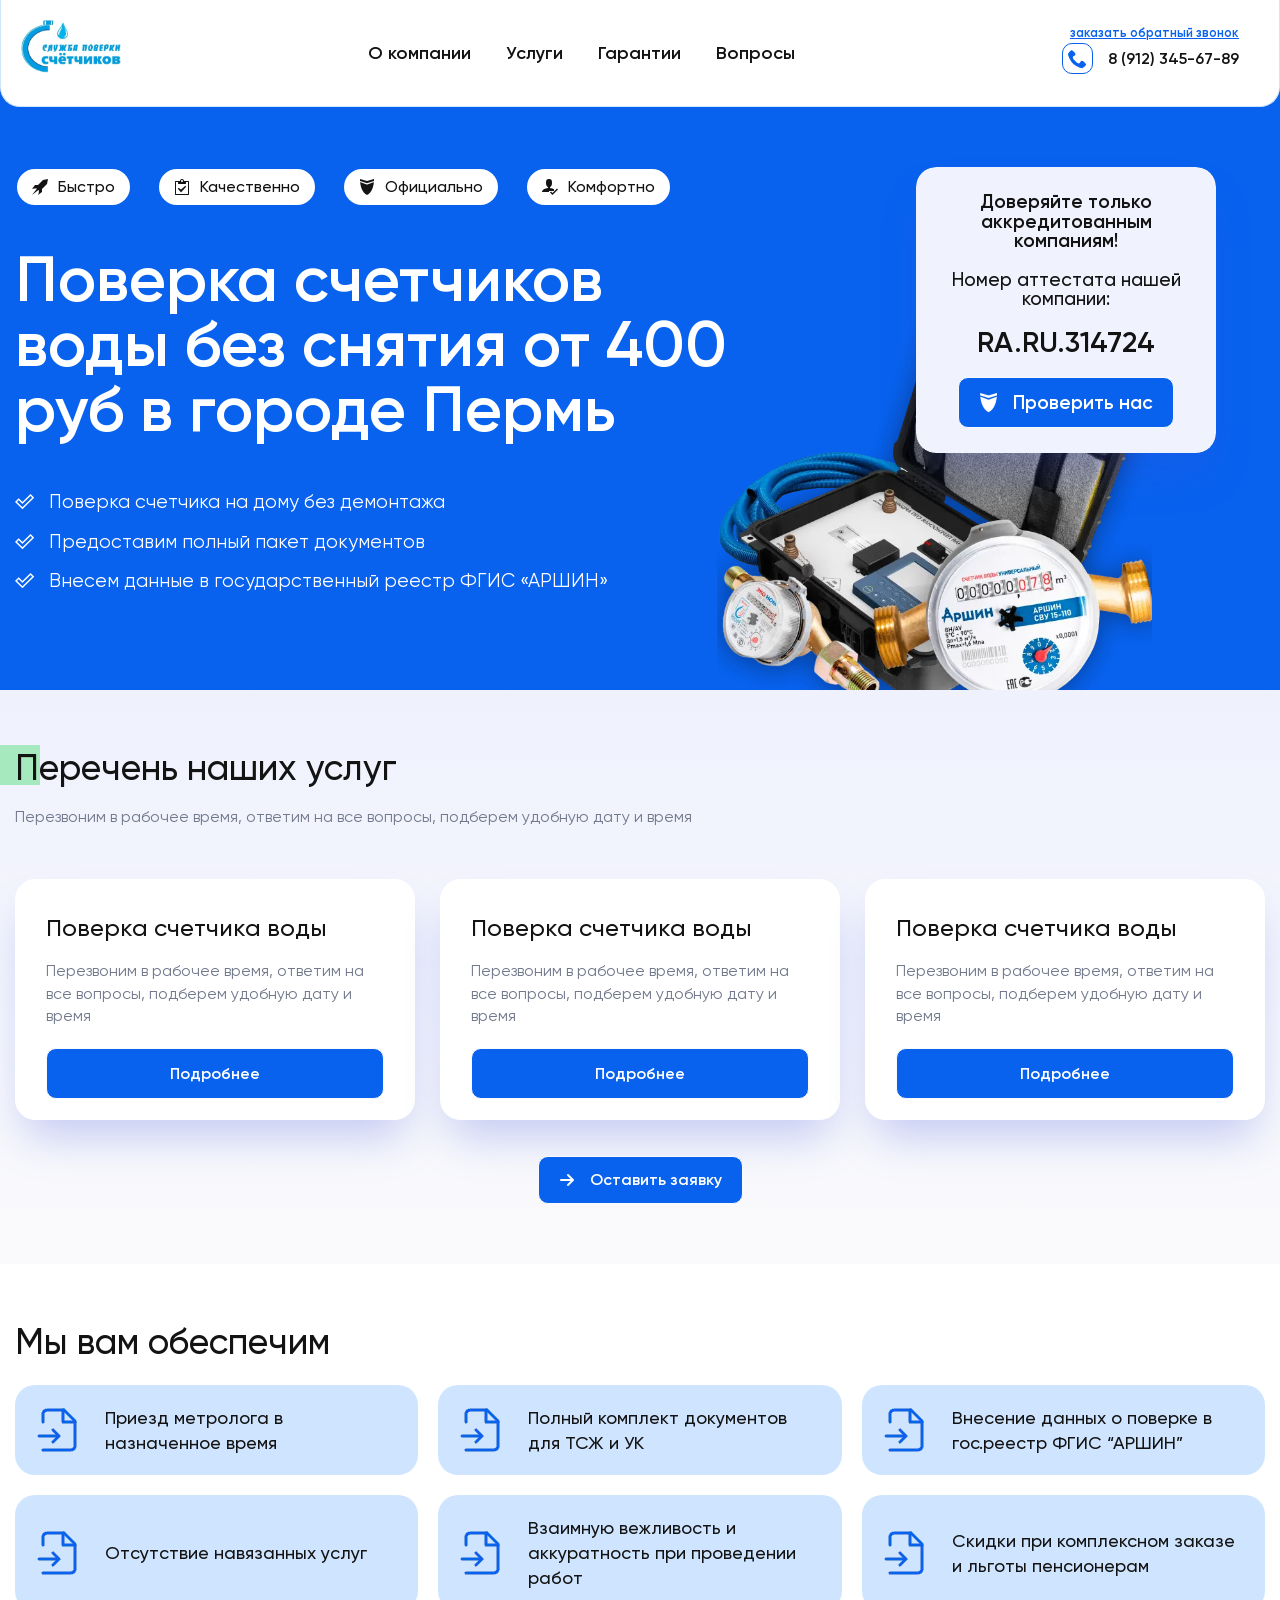
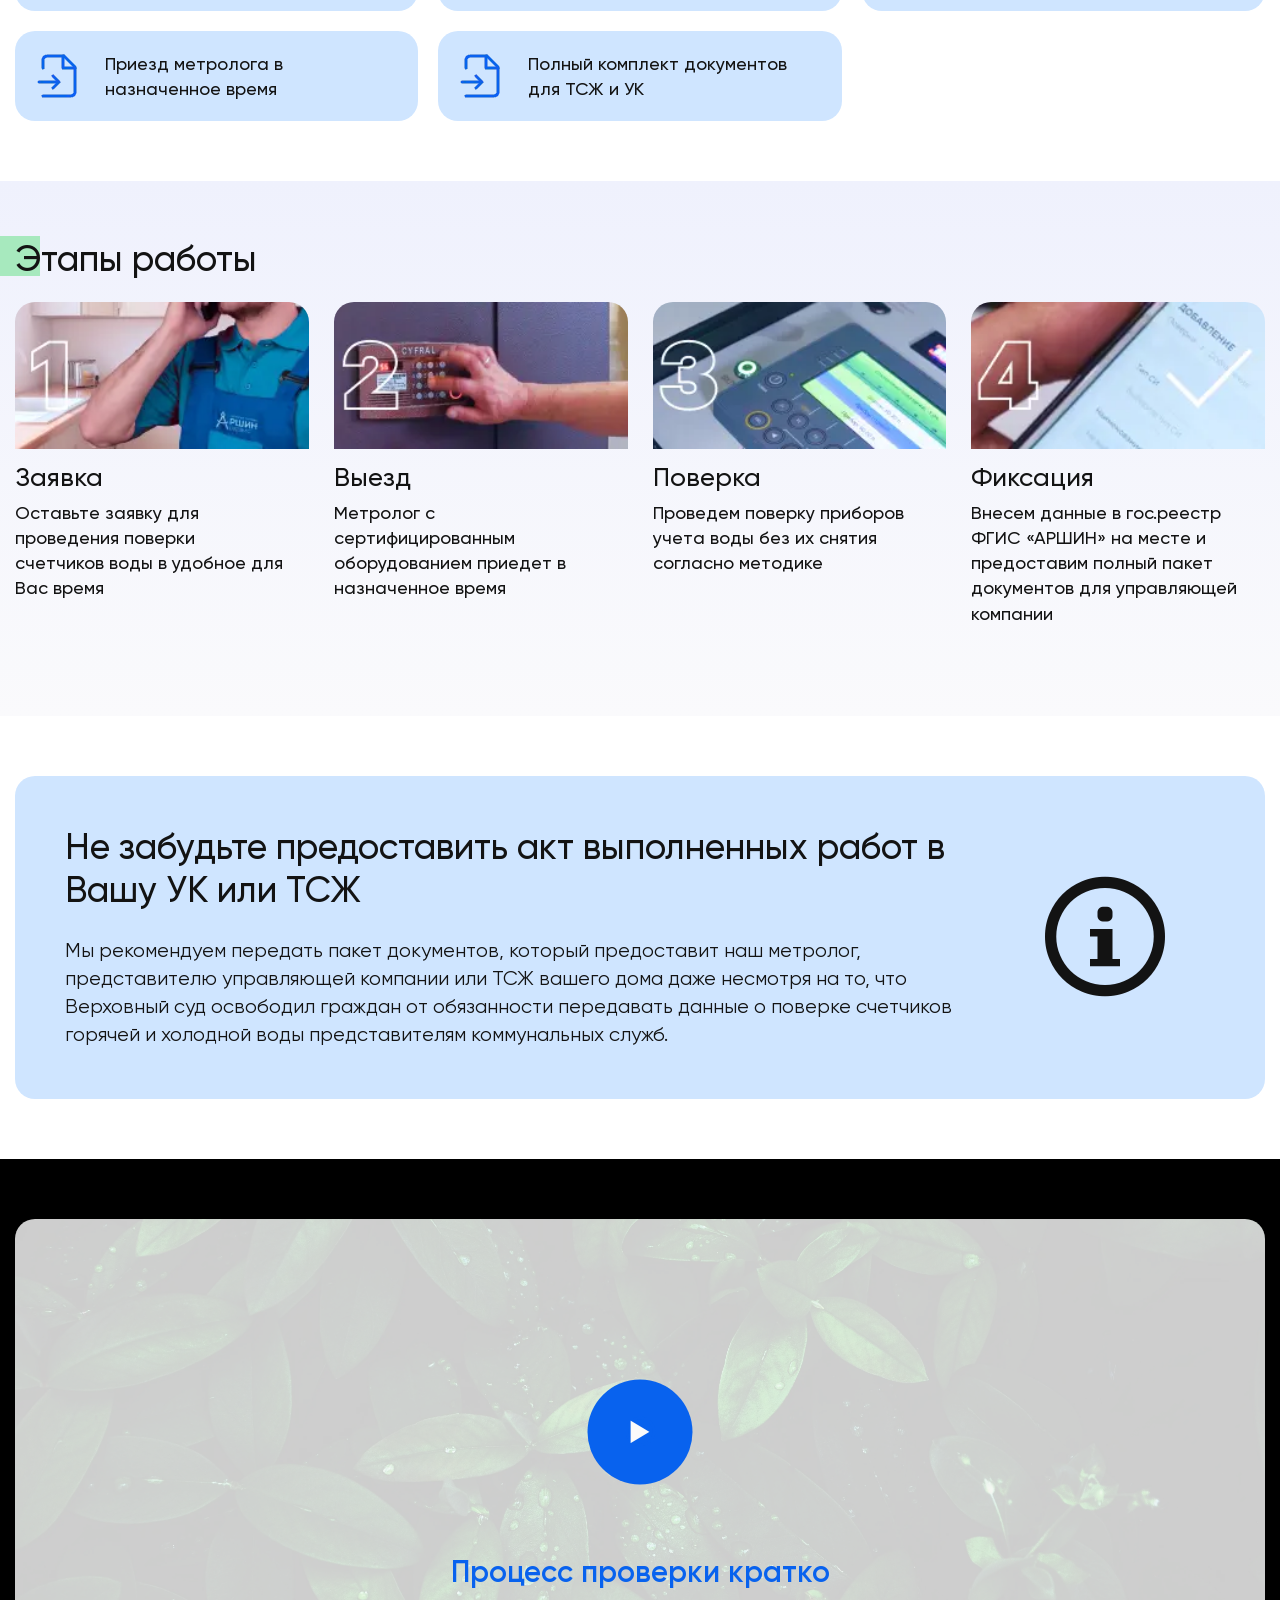
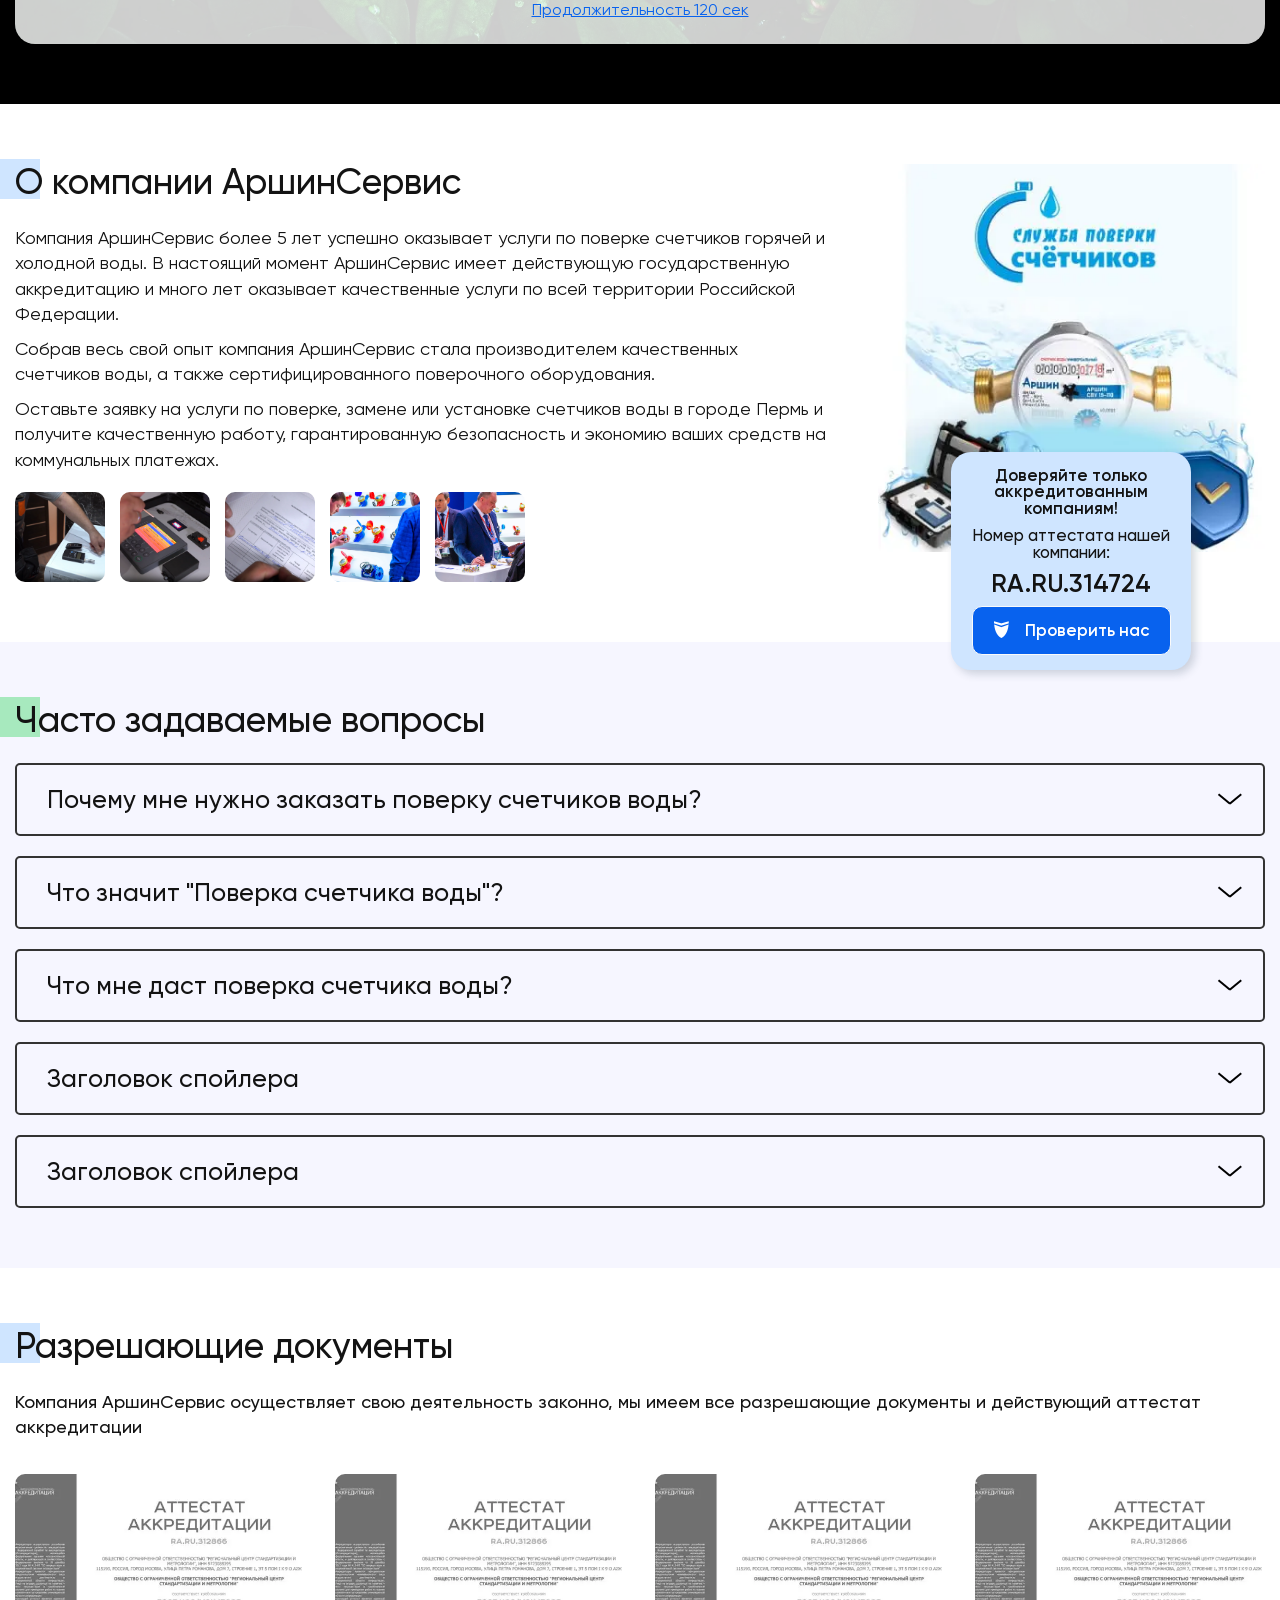
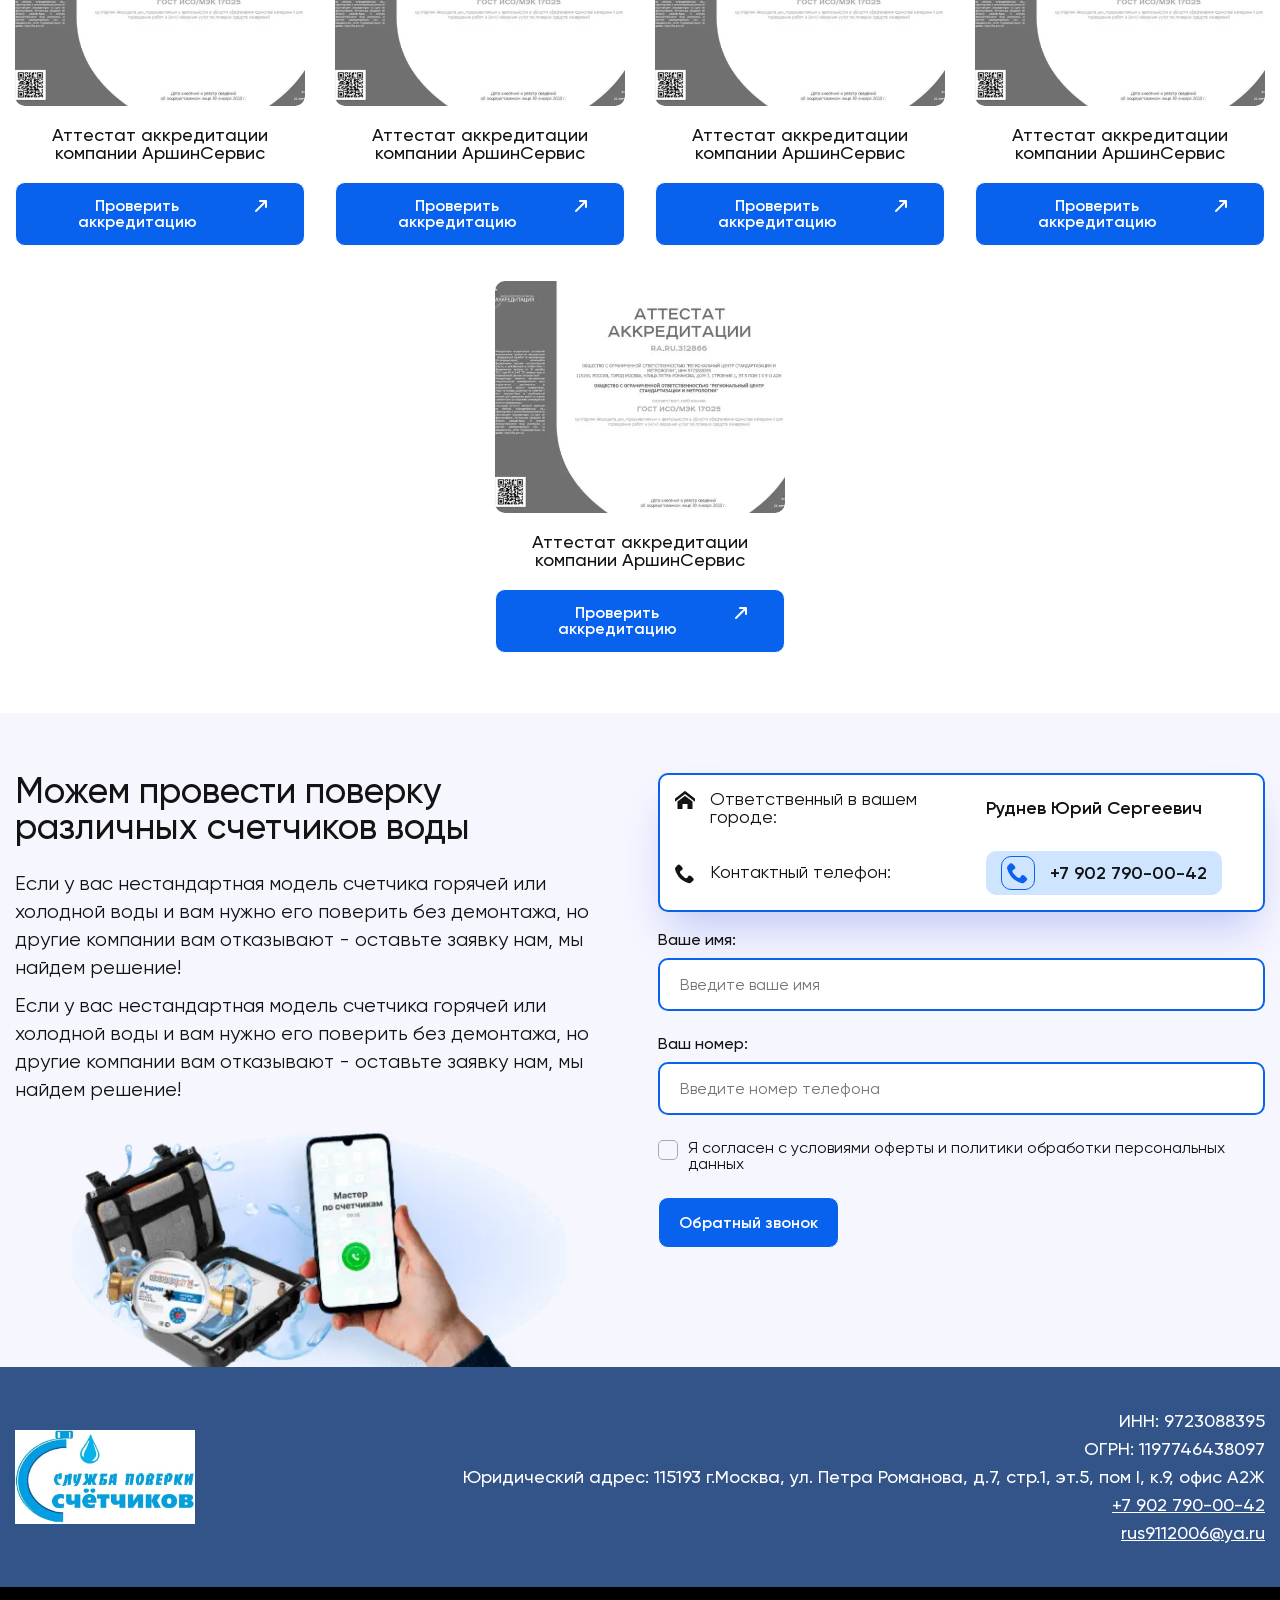
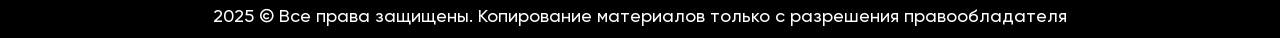
==== commit 42458d8f: "Updates" ====
--- a/home.html
+++ b/home.html
@@ -6,7 +6,7 @@
 	<meta charset="UTF-8">
 	<meta name="format-detection" content="telephone=no">
 	<!-- <style>body{opacity: 0;}</style> -->
-	<link rel="stylesheet" href="css/style.min.css?_v=20250407222309">
+	<link rel="stylesheet" href="css/style.min.css?_v=20250407224857">
 	<link rel="shortcut icon" href="favicon.ico">
 	<!-- <meta name="robots" content="noindex, nofollow"> -->
 	<meta name="viewport" content="width=device-width, initial-scale=1.0">
@@ -673,7 +673,7 @@
 			</div>
 		</div>
 	</div>
-	<script src="js/app.min.js?_v=20250407222309"></script>
+	<script src="js/app.min.js?_v=20250407224857"></script>
 </body>
 
 </html>
--- a/css/style.min.css
+++ b/css/style.min.css
@@ -1 +1 @@
-@charset "UTF-8";@font-face{font-family:Gilroy;font-display:swap;src:url(../fonts/Gilroy-Light.woff2) format("woff2"),url(../fonts/Gilroy-Light.woff) format("woff");font-weight:300;font-style:normal}@font-face{font-family:Gilroy;font-display:swap;src:url(../fonts/Gilroy-Medium.woff2) format("woff2"),url(../fonts/Gilroy-Medium.woff) format("woff");font-weight:500;font-style:normal}@font-face{font-family:Gilroy;font-display:swap;src:url(../fonts/Gilroy-SemiBold.woff2) format("woff2"),url(../fonts/Gilroy-SemiBold.woff) format("woff");font-weight:600;font-style:normal}@font-face{font-family:Gilroy;font-display:swap;src:url(../fonts/Gilroy-Regular.woff2) format("woff2"),url(../fonts/Gilroy-Regular.woff) format("woff");font-weight:400;font-style:normal}@font-face{font-family:icons;font-display:swap;src:url(../fonts/icons.woff2) format("woff2"),url(../fonts/icons.woff) format("woff");font-weight:400;font-style:normal}.item-services__link::after,.popup__close::before,[class*=_icon-]:before{font-family:icons;font-style:normal;font-weight:400;font-variant:normal;text-transform:none;line-height:1;-webkit-font-smoothing:antialiased;-moz-osx-font-smoothing:grayscale}[class*=_icon-]:before{display:block}._icon-home:before{content:"\e900"}._icon-office:before{content:"\e903"}._icon-pencil:before{content:"\e905"}._icon-droplet:before{content:"\e90b"}._icon-image:before{content:"\e90d"}._icon-headphones:before{content:"\e910"}._icon-file-play:before{content:"\e929"}._icon-folder-plus:before{content:"\e931"}._icon-price-tags:before{content:"\e936"}._icon-cart:before{content:"\e93a"}._icon-credit-card:before{content:"\e93f"}._icon-phone:before{content:"\e942"}._icon-phone-hang-up:before{content:"\e943"}._icon-pushpin:before{content:"\e946"}._icon-compass:before{content:"\e949"}._icon-clock:before{content:"\e94e"}._icon-calendar:before{content:"\e953"}._icon-printer:before{content:"\e954"}._icon-download:before{content:"\e960"}._icon-bubbles4:before{content:"\e970"}._icon-user-check:before{content:"\e975"}._icon-spinner2:before{content:"\e97b"}._icon-spinner6:before{content:"\e97f"}._icon-spinner8:before{content:"\e981"}._icon-spinner10:before{content:"\e983"}._icon-binoculars:before{content:"\e985"}._icon-search:before{content:"\e986"}._icon-zoom-in:before{content:"\e987"}._icon-zoom-out:before{content:"\e988"}._icon-lock:before{content:"\e98f"}._icon-unlocked:before{content:"\e990"}._icon-wrench:before{content:"\e991"}._icon-cog:before{content:"\e994"}._icon-cogs:before{content:"\e995"}._icon-hammer:before{content:"\e996"}._icon-stats-dots:before{content:"\e99b"}._icon-trophy:before{content:"\e99e"}._icon-leaf:before{content:"\e9a4"}._icon-rocket:before{content:"\e9a5"}._icon-hammer2:before{content:"\e9a8"}._icon-bin:before{content:"\e9ac"}._icon-briefcase:before{content:"\e9ae"}._icon-airplane:before{content:"\e9af"}._icon-truck:before{content:"\e9b0"}._icon-shield:before{content:"\e9b4"}._icon-power:before{content:"\e9b5"}._icon-clipboard:before{content:"\e9b8"}._icon-download2:before{content:"\e9c5"}._icon-earth:before{content:"\e9ca"}._icon-bookmarks:before{content:"\e9d3"}._icon-star-empty:before{content:"\e9d7"}._icon-info:before{content:"\ea0c"}._icon-cancel-circle:before{content:"\ea0d"}._icon-checkmark:before{content:"\ea10"}._icon-checkmark2:before{content:"\ea11"}._icon-play3:before{content:"\ea1c"}._icon-arrow-up-right2:before{content:"\ea3b"}._icon-arrow-right2:before{content:"\ea3c"}._icon-arrow-left2:before{content:"\ea40"}*{padding:0;margin:0;border:0}*,:after,:before{-webkit-box-sizing:border-box;box-sizing:border-box}body,html{height:100%;min-width:320px}body{color:#131313;line-height:1;font-family:Gilroy;font-size:1rem;-ms-text-size-adjust:100%;-moz-text-size-adjust:100%;-webkit-text-size-adjust:100%;-webkit-font-smoothing:antialiased;-moz-osx-font-smoothing:grayscale}button,input,textarea{font-family:Gilroy;font-size:inherit}button{cursor:pointer;color:inherit;background-color:inherit}a{color:inherit}a:link,a:visited{text-decoration:none}a:hover{text-decoration:none}ul li{list-style:none}img{vertical-align:top}h1,h2,h3,h4,h5,h6{font-weight:inherit;font-size:inherit}body{background-color:#fff}.lock body{overflow:hidden;-ms-touch-action:none;touch-action:none}.wrapper{min-height:100%;display:-webkit-box;display:-ms-flexbox;display:flex;-webkit-box-orient:vertical;-webkit-box-direction:normal;-ms-flex-direction:column;flex-direction:column;overflow:hidden}.wrapper>main{-webkit-box-flex:1;-ms-flex:1 1 auto;flex:1 1 auto}.wrapper>*{min-width:0}[class*=__container]{max-width:85.625rem;-webkit-box-sizing:content-box;box-sizing:content-box;margin:0 auto;padding:0 .9375rem}.form__row{width:100%}.form__row:not(:last-child){margin-bottom:1.5625rem}.form__label{display:block;font-weight:500}.form__label:not(:last-child){margin-bottom:.625rem}.button{display:-webkit-inline-box;display:-ms-inline-flexbox;display:inline-flex;padding:.9375rem 1.25rem;border:1px solid #fafafa;font-weight:700;background-color:#0862ee;border-radius:.625rem;color:#fff;-webkit-transition:all .2s ease;transition:all .2s ease}.button::before{margin-right:.9375rem}.button._fw{width:100%;-webkit-box-pack:center;-ms-flex-pack:center;justify-content:center}input[type=email],input[type=tel],input[type=text],textarea{-webkit-appearance:none;-moz-appearance:none;appearance:none}.input{width:100%;display:block;padding:.9375rem 1.25rem;border:1px solid #eee;border-radius:.625rem!important}textarea.input{resize:none;padding:0 0}.checkbox{position:relative}.checkbox:not(:last-child){margin-bottom:.3125em}.checkbox__input{position:absolute;width:0;height:0;opacity:0}.checkbox__input:focus+.checkbox__label:before{-webkit-box-shadow:0 0 5px #000;box-shadow:0 0 5px #000}.checkbox__input:checked+.checkbox__label:before{background:#0862ee}.checkbox__label{cursor:pointer;display:-webkit-inline-box;display:-ms-inline-flexbox;display:inline-flex;-webkit-box-align:center;-ms-flex-align:center;align-items:center;position:relative;gap:10px}.checkbox__label:before{content:"";-ms-flex-item-align:start;align-self:flex-start;-webkit-box-flex:0;-ms-flex:0 0 20px;flex:0 0 20px;width:20px;height:20px;border:1px solid #a7a9ac;border-radius:.3125rem}body::after{content:"";background-color:rgba(0,0,0,.5);position:fixed;width:100%;height:100%;top:0;left:0;opacity:0;-webkit-transition:opacity .8s ease 0s;transition:opacity .8s ease 0s;pointer-events:none;z-index:149}.popup-show body::after{opacity:1}.popup{position:fixed;top:0;left:0;bottom:0;right:0;padding:30px 10px;-webkit-transition:visibility .8s ease 0s;transition:visibility .8s ease 0s;visibility:hidden;pointer-events:none}.popup_show{z-index:150;visibility:visible;overflow:auto;pointer-events:auto}.popup_show .popup__content{visibility:visible;-webkit-transform:translateY(0);-ms-transform:translateY(0);transform:translateY(0);opacity:1}.popup__wrapper{display:-webkit-box;display:-ms-flexbox;display:flex;-webkit-box-orient:vertical;-webkit-box-direction:normal;-ms-flex-direction:column;flex-direction:column;-webkit-box-align:center;-ms-flex-align:center;align-items:center;min-height:100%;-webkit-box-flex:1;-ms-flex:1 1 auto;flex:1 1 auto;width:100%;display:flex;-webkit-box-pack:center;-ms-flex-pack:center;justify-content:center;align-items:center}.popup__content{visibility:hidden;-webkit-transform:translateY(100px);-ms-transform:translateY(100px);transform:translateY(100px);opacity:0;-webkit-transition:opacity .3s,-webkit-transform .3s ease 0s;transition:opacity .3s,-webkit-transform .3s ease 0s;transition:transform .3s ease 0s,opacity .3s;transition:transform .3s ease 0s,opacity .3s,-webkit-transform .3s ease 0s;background-color:#eee;padding:2.25rem;width:100%;max-width:37.5rem;border-radius:20px}.lock .popup__content{visibility:visible}.popup__close::before{font-size:1.875rem;content:"\ea0d";position:absolute;top:15px;right:15px}.popup__sub-title{font-size:1.125rem}.popup__sub-title:not(:last-child){margin-bottom:.9375rem}.spollers{display:-ms-grid;display:grid}.spollers__item:not(:last-child){margin-bottom:1.25rem}.spollers__title{width:100%;cursor:default;text-align:left;border:2px solid #333;padding:1.25rem 3.4375rem 1.25rem 1.875rem;border-radius:.3125rem;position:relative;font-size:1.25rem;font-weight:500;-webkit-transition:color .3s ease;transition:color .3s ease}._spoller-init .spollers__title{cursor:pointer}._spoller-init .spollers__title::after,._spoller-init .spollers__title::before{content:"";position:absolute;right:1.25rem;top:50%;background-color:#000;height:2px;width:15px;-webkit-transition:-webkit-transform .3s ease 0s;transition:-webkit-transform .3s ease 0s;transition:transform .3s ease 0s;transition:transform .3s ease 0s,-webkit-transform .3s ease 0s}._spoller-init .spollers__title::before{-webkit-transform:translate(-75%,-50%) rotate(40deg);-ms-transform:translate(-75%,-50%) rotate(40deg);transform:translate(-75%,-50%) rotate(40deg)}._spoller-init .spollers__title::after{-webkit-transform:translate(0,-50%) rotate(-40deg);-ms-transform:translate(0,-50%) rotate(-40deg);transform:translate(0,-50%) rotate(-40deg)}._spoller-init .spollers__title._spoller-active{border-color:#0862ee}._spoller-init .spollers__title._spoller-active::before{-webkit-transform:translateX(-75%) rotate(-40deg);-ms-transform:translateX(-75%) rotate(-40deg);transform:translateX(-75%) rotate(-40deg)}._spoller-init .spollers__title._spoller-active::after{-webkit-transform:rotate(40deg);-ms-transform:rotate(40deg);transform:rotate(40deg)}.spollers__body{padding:1.25rem 1.875rem;font-size:1.25rem}[class*=-ibg]{position:relative}[class*=-ibg] img{position:absolute;width:100%;height:100%;top:0;left:0;-o-object-fit:cover;object-fit:cover}[class*=-ibg_contain] img{-o-object-fit:contain;object-fit:contain}.video__wrapper{position:relative;overflow:hidden;height:0;padding-bottom:56.25%}.video__wrapper embed,.video__wrapper iframe,.video__wrapper object,.video__wrapper video{position:absolute;top:0;left:0;width:100%;height:100%}p{line-height:1.4}p:not(:last-child){margin-bottom:.625rem}.phone-callback{color:#0862ee;font-size:.8em;text-align:right}.phone-callback:link{text-decoration:underline}.phone-link{display:-webkit-box;display:-ms-flexbox;display:flex;-webkit-box-align:center;-ms-flex-align:center;align-items:center;-webkit-column-gap:.9375rem;-moz-column-gap:.9375rem;column-gap:.9375rem;-webkit-transition:color .3s ease;transition:color .3s ease}.phone-link::before{border:1px solid #0862ee;padding:.3125rem;border-radius:.625rem;font-size:1.2em;color:#0862ee}.title{position:relative;z-index:1;font-size:2.25rem;font-weight:500}.title:not(:last-child){margin-bottom:1.5625rem}.decor{position:absolute;top:0;left:-.9375rem;width:3.75rem;height:3.75rem;z-index:-1}.decor_min{top:-.3125rem;width:2.5rem;height:2.5rem}.decor-blue{background-color:#cfe5ff}.decor-green{background-color:#a7e9be}.header{min-height:6.25rem;z-index:99}.header__body{display:-webkit-box;display:-ms-flexbox;display:flex;padding:.9375rem 0;background-color:#fff;border:1px solid #cfe5ff;border-top:0}.header__main{display:-webkit-box;display:-ms-flexbox;display:flex;-webkit-box-align:center;-ms-flex-align:center;align-items:center}.header__logo{-webkit-box-flex:0;-ms-flex:0 0 7.5rem;flex:0 0 7.5rem}.header__logo img{max-width:100%}.header__menu{-webkit-box-flex:1;-ms-flex:1 1 32.5rem;flex:1 1 32.5rem}.header__phone{display:-webkit-box;display:-ms-flexbox;display:flex;-webkit-box-orient:vertical;-webkit-box-direction:normal;-ms-flex-direction:column;flex-direction:column;-webkit-box-flex:0;-ms-flex:0 0 auto;flex:0 0 auto;font-size:1.2em;padding:.1875rem .625rem;border-radius:.625rem;font-weight:700;line-height:.1;-webkit-transition:all .3s ease;transition:all .3s ease;gap:.625rem;text-align:center}.menu-open .menu{left:0}.menu__list{display:-webkit-box;display:-ms-flexbox;display:flex;-ms-flex-wrap:wrap;flex-wrap:wrap;-webkit-box-pack:center;-ms-flex-pack:center;justify-content:center;padding:0 .625rem}.menu__item{font-weight:700;font-size:1.25rem}.menu__item:not(:last-child){margin-right:1.5625rem}.menu__item:nth-child(2) .menu__link{-webkit-animation-delay:.1s;animation-delay:.1s}.menu__item:nth-child(3) .menu__link{-webkit-animation-delay:.2s;animation-delay:.2s}.menu__item:nth-child(4) .menu__link{-webkit-animation-delay:.3s;animation-delay:.3s}.menu__item:nth-child(5) .menu__link{-webkit-animation-delay:.4s;animation-delay:.4s}.menu__item:nth-child(6) .menu__link{-webkit-animation-delay:.5s;animation-delay:.5s}.menu__item:nth-child(7) .menu__link{-webkit-animation-delay:.6s;animation-delay:.6s}.menu__item:nth-child(8) .menu__link{-webkit-animation-delay:.7s;animation-delay:.7s}.menu__item:nth-child(9) .menu__link{-webkit-animation-delay:.8s;animation-delay:.8s}.menu__link{padding:.3125rem}.menu-open .menu__link{-webkit-animation:shadow2 1s 1 ease;animation:shadow2 1s 1 ease}@-webkit-keyframes shadow2{from{-webkit-transform:translateX(0);transform:translateX(0)}60%{-webkit-transform:translateX(20px);transform:translateX(20px)}to{-webkit-transform:translateX(0);transform:translateX(0)}}@keyframes shadow2{from{-webkit-transform:translateX(0);transform:translateX(0)}60%{-webkit-transform:translateX(20px);transform:translateX(20px)}to{-webkit-transform:translateX(0);transform:translateX(0)}}.ltnk-test{display:inline-block}.menu-open .ltnk-test{-webkit-animation:shadow2 1s 1 ease;animation:shadow2 1s 1 ease}._header-scroll .header__body{-webkit-box-shadow:0 0 8px 0 rgba(34,60,80,.2);box-shadow:0 0 8px 0 rgba(34,60,80,.2);position:fixed;top:0;left:50%;-webkit-transform:translateX(-50%);-ms-transform:translateX(-50%);transform:translateX(-50%);width:100%;z-index:99999;background-color:#fff;border-radius:0;padding:1.25rem;margin:0 auto;max-width:1370px}.icon-menu{display:none}.footer{padding:2.8125rem 0 0 0;background-color:#325488;color:#fff;font-size:1.125rem;font-weight:500}.footer__container{margin-bottom:2.8125rem}.footer__body{display:-webkit-box;display:-ms-flexbox;display:flex;gap:2.1875rem;-webkit-box-pack:justify;-ms-flex-pack:justify;justify-content:space-between}.footer__logo{-webkit-box-flex:0;-ms-flex:0 0 11.25rem;flex:0 0 11.25rem;-ms-flex-item-align:center;-ms-grid-row-align:center;align-self:center}.footer__logo img{max-width:100%}.footer__right{display:-webkit-box;display:-ms-flexbox;display:flex;-webkit-box-orient:vertical;-webkit-box-direction:normal;-ms-flex-direction:column;flex-direction:column;-webkit-box-align:end;-ms-flex-align:end;align-items:flex-end}.footer__item a:link{text-decoration:underline}.footer__item:not(:last-child){margin-bottom:.625rem}.footer__rights{padding:1.25rem;background-color:#000;text-align:center}.promo{padding:6.875rem 0 3.75rem 0;position:relative;background-color:#0862ee;color:#fff;margin-top:-3.125rem}.promo__image-ibg{position:absolute;bottom:0;right:10%;padding:17%}.promo__container{position:relative;display:-webkit-box;display:-ms-flexbox;display:flex;-webkit-box-orient:vertical;-webkit-box-direction:normal;-ms-flex-direction:column;flex-direction:column;z-index:2}.promo__content:not(:last-child){margin-bottom:2.5rem}.promo__title{font-weight:700}.promo__title:not(:last-child){margin-bottom:3.125rem}.promo__title .decor{background-color:#0862ee}.promo__items{display:-webkit-box;display:-ms-flexbox;display:flex;-webkit-box-orient:vertical;-webkit-box-direction:normal;-ms-flex-direction:column;flex-direction:column;row-gap:1.25rem;font-size:1.2em}.promo__item{display:-webkit-box;display:-ms-flexbox;display:flex;-webkit-column-gap:.9375rem;-moz-column-gap:.9375rem;column-gap:.9375rem}.promo__check{position:absolute;top:0;right:20%;width:300px;border-radius:1.25rem;overflow:hidden;-webkit-box-shadow:0 26px 44px -10px rgba(57,81,219,.27);box-shadow:0 26px 44px -10px rgba(57,81,219,.27)}.items-plus{display:-webkit-box;display:-ms-flexbox;display:flex;-webkit-column-gap:1.5625rem;-moz-column-gap:1.5625rem;column-gap:1.5625rem}.items-plus:not(:last-child){margin-bottom:2.5rem}.items-plus__item{display:-webkit-box;display:-ms-flexbox;display:flex;border:2px solid #0862ee;background-color:#fff;color:#131313;border-radius:1.25rem;padding:.625rem .9375rem;font-weight:500}.items-plus__icon:not(:last-child){margin-right:.625rem}.check{display:inline-block}.check__body{padding:1.5625rem;border-radius:1.25rem;background-color:#f0f2fe;font-size:1.2em;display:-webkit-box;display:-ms-flexbox;display:flex;-webkit-box-orient:vertical;-webkit-box-direction:normal;-ms-flex-direction:column;flex-direction:column;gap:1.25rem;-webkit-box-align:center;-ms-flex-align:center;align-items:center;text-align:center;color:#131313}.check__title{font-weight:700}.check__sub-title{font-weight:500}.check__number{font-weight:700;font-size:1.5em}.services{padding:3.75rem 0;background:-webkit-gradient(linear,left top,left bottom,from(#eff1fd),to(#fafafc));background:linear-gradient(180deg,#eff1fd,#fafafc 100%)}.services__container{display:-ms-grid;display:grid;-ms-grid-columns:1fr 3fr;grid-template-columns:1fr 3fr;gap:2.25rem;-webkit-box-align:center;-ms-flex-align:center;align-items:center}.services__title:not(:last-child){margin-bottom:1.25rem}.services__sub-title{color:#72798c}.services__sub-title:not(:last-child){margin-bottom:.9375rem}.services__items{display:-ms-grid;display:grid;-ms-grid-columns:1fr 1fr 1fr;grid-template-columns:1fr 1fr 1fr;gap:1.5625rem}.services__item{-webkit-box-shadow:0 26px 44px -10px rgba(57,81,219,.27);box-shadow:0 26px 44px -10px rgba(57,81,219,.27)}.services__footer{-ms-grid-column-align:center;justify-self:center}.item-services{background-color:#fff;border:1px solid #fff;border-radius:1.25rem;display:-webkit-box;display:-ms-flexbox;display:flex;-webkit-box-orient:vertical;-webkit-box-direction:normal;-ms-flex-direction:column;flex-direction:column;padding:2.25rem 1.875rem 1.25rem 1.875rem;-webkit-box-pack:justify;-ms-flex-pack:justify;justify-content:space-between}.item-services .button{-webkit-box-pack:center;-ms-flex-pack:center;justify-content:center}.item-services__content>:not(:last-child){margin-bottom:1.25rem}.item-services__content:not(:last-child){margin-bottom:1.25rem}.item-services__title{font-size:1.5rem;font-weight:500}.item-services__sub-title{color:#72798c}.item-services__link{display:-webkit-box;display:-ms-flexbox;display:flex;-ms-flex-item-align:center;-ms-grid-row-align:center;align-self:center;-webkit-box-align:center;-ms-flex-align:center;align-items:center;padding:.3125rem;color:#0862ee}.item-services__link::after{content:"\ea3c";margin-left:.625rem;-webkit-transition:all .2s ease;transition:all .2s ease}.item-services__link:hover::after{margin-left:20px}.services-popup__photo{border-radius:.625rem;overflow:hidden}.services-popup__photo:not(:last-child){margin-bottom:1.5625rem}.services-popup__photo img{max-width:100%}.services-popup__title{font-size:1.25rem;font-weight:500}.services-popup__title:not(:last-child){margin-bottom:1.5625rem}.services-popup__text:not(:last-child){margin-bottom:1.5625rem}.guaranties{padding:3.75rem 0}.guaranties__title:not(:last-child){margin-bottom:1.5625rem}.guaranties__items{display:-ms-grid;display:grid;gap:1.25rem;-webkit-box-align:stretch;-ms-flex-align:stretch;align-items:stretch;-ms-grid-columns:(1fr)[3];grid-template-columns:repeat(3,1fr)}.guaranties__item{display:-webkit-box;display:-ms-flexbox;display:flex;border-radius:1.25rem;background-color:#cfe5ff;-webkit-box-align:center;-ms-flex-align:center;align-items:center;padding:1.25rem;gap:1.25rem;-webkit-transition:all .3s ease;transition:all .3s ease}.guaranties__icon{-webkit-box-flex:0;-ms-flex:0 0 3.125rem;flex:0 0 3.125rem;border-radius:1.25rem}.guaranties__icon img{max-width:100%}.guaranties__label{font-size:1.125rem;font-weight:500;line-height:1.4}.stage{padding:3.75rem 0;background:-webkit-gradient(linear,left top,left bottom,from(#eff1fd),to(#fafafc));background:linear-gradient(180deg,#eff1fd,#fafafc 100%)}.stage__title:not(:last-child){margin-bottom:1.5625rem}.stage__items{display:-webkit-box;display:-ms-flexbox;display:flex;-ms-flex-wrap:wrap;flex-wrap:wrap;margin:0 -.78125rem;row-gap:2.1875rem}.stage__item{width:25%;padding:0 .78125rem}.stage__body{border-radius:1.25rem;overflow:hidden}.stage__image-ibg{padding-bottom:50%;overflow:hidden}.stage__image-ibg:not(:last-child){margin-bottom:.9375rem}.stage__image-ibg img{-webkit-transition:all .3s ease;transition:all .3s ease;width:100%;max-width:100%;-o-object-fit:cover;object-fit:cover}.stage__main{padding:0 1.25rem 1.875rem 0}.stage__label{font-size:1.625rem;font-weight:500}.stage__label:not(:last-child){margin-bottom:.625rem}.stage__text{font-weight:500;font-size:1.125rem;line-height:1.4}.info{padding:3.75rem 0}.info__body{position:relative;padding:3.125rem;display:-webkit-box;display:-ms-flexbox;display:flex;-webkit-box-align:center;-ms-flex-align:center;align-items:center;background-color:#cfe5ff;border-radius:1.25rem}.info__title{line-height:1.2}.info__text{font-size:1.25rem}.info__icon{font-size:7.5rem;padding:3.125rem}.video{padding:3.75rem 0;background-color:#000}.video__wrapper{padding-bottom:34%;border-radius:1.25rem}.video__prewiew{display:-webkit-box;display:-ms-flexbox;display:flex;-webkit-box-align:center;-ms-flex-align:center;align-items:center;-webkit-box-pack:center;-ms-flex-pack:center;justify-content:center}.video__prewiew img{position:absolute;top:0;left:0;width:100%;height:100%;-o-object-fit:cover;object-fit:cover}.content-video{position:absolute;top:0;left:0;width:100%;height:100%;display:-webkit-box;display:-ms-flexbox;display:flex;-webkit-box-orient:vertical;-webkit-box-direction:normal;-ms-flex-direction:column;flex-direction:column;-webkit-box-pack:end;-ms-flex-pack:end;justify-content:flex-end;color:#0862ee;background-color:rgba(255,255,255,.795)}.content-video__play{position:absolute;top:50%;left:50%;-webkit-transform:translate(-50%,-50%);-ms-transform:translate(-50%,-50%);transform:translate(-50%,-50%);-ms-flex-item-align:center;-ms-grid-row-align:center;align-self:center;color:#000;font-size:1.875rem;border-radius:50%;background-color:#0862ee;padding:3%;z-index:99}.content-video__play::before{color:#fafafa;z-index:99}.content-video__play::after{content:"";width:30px;height:30px;border-radius:100%;border:3px solid #0862ee;position:absolute;z-index:-1;top:50%;left:50%;-webkit-transform:translate(-50%,-50%);-ms-transform:translate(-50%,-50%);transform:translate(-50%,-50%);-webkit-animation:ring 2s infinite;animation:ring 2s infinite}.content-video__text{padding:1.5625rem}.content-video__title{font-size:1.875rem;font-weight:700}.content-video__title:not(:last-child){margin-bottom:.625rem}.content-video__info{text-decoration:underline}.about-us{background-color:#fff;padding:3.75rem 0}.about-us__container{display:-webkit-box;display:-ms-flexbox;display:flex;gap:3.125rem}.about-us__main{-webkit-box-flex:1;-ms-flex:1 0 65%;flex:1 0 65%}.about-us__text{font-size:1.125rem}.about-us__text:not(:last-child){margin-bottom:1.25rem}.about-us__items{display:-webkit-box;display:-ms-flexbox;display:flex;gap:.9375rem}.about-us__image-ibg{width:5.625rem;height:5.625rem;border-radius:.625rem;overflow:hidden}.about-us__banner{width:35%;position:relative}.about-us__banner img{max-width:100%;-o-object-fit:contain;object-fit:contain}.about-us__check{position:absolute;bottom:-21%;left:50%;-webkit-transform:translateX(-50%);-ms-transform:translateX(-50%);transform:translateX(-50%);width:240px;font-size:.875rem}.about-us__check .check__body{background-color:#cfe5ff;padding:.9375rem .625rem;gap:.625rem;-webkit-box-shadow:4px 4px 8px 0 rgba(34,60,80,.2);box-shadow:4px 4px 8px 0 rgba(34,60,80,.2)}.faq{padding:3.75rem 0;background-color:#f6f6ff}.documents{padding:3.75rem 0}.documents__sub-title{font-size:1.125rem;font-weight:500}.documents__sub-title:not(:last-child){margin-bottom:2.1875rem}.documents__items{display:-webkit-box;display:-ms-flexbox;display:flex;-ms-flex-wrap:wrap;flex-wrap:wrap;margin:0 -.9375rem;-webkit-box-pack:center;-ms-flex-pack:center;justify-content:center;row-gap:2.1875rem}.item-document{width:25%;padding:0 .9375rem;text-align:center}.item-document__image-ibg{padding-bottom:80%;overflow:hidden;border-radius:.625rem}.item-document__image-ibg img{-webkit-transition:-webkit-transform .3s ease;transition:-webkit-transform .3s ease;transition:transform .3s ease;transition:transform .3s ease,-webkit-transform .3s ease}.item-document__image-ibg:not(:last-child){margin-bottom:1.25rem}.item-document__title{font-size:1.375rem;font-weight:500}.item-document__title:not(:last-child){margin-bottom:1.25rem}.item-document__link{display:-webkit-inline-box;display:-ms-inline-flexbox;display:inline-flex;-webkit-box-orient:horizontal;-webkit-box-direction:reverse;-ms-flex-direction:row-reverse;flex-direction:row-reverse;-webkit-box-pack:end;-ms-flex-pack:end;justify-content:flex-end;gap:.9375rem}.item-document__link:not(:last-child){margin-bottom:1.25rem}.callback{padding:3.75rem 0;background-color:#f6f6ff}.callback__container{display:-ms-grid;display:grid;-ms-grid-columns:1fr 1fr;grid-template-columns:1fr 1fr;gap:2.1875rem}.callback__text{font-size:1.25rem}.callback__text:not(:last-child){margin-bottom:1.25rem}.callback__image-ibg{padding-bottom:40%}.callback__form input{border:2px solid #0862ee}.contacts-items{border-radius:.625rem;border:2px solid #0862ee;padding:1.5625rem;font-size:1.125rem;background-color:#fff;-webkit-box-shadow:0 26px 44px -10px rgba(57,81,219,.27);box-shadow:0 26px 44px -10px rgba(57,81,219,.27)}.contacts-items:not(:last-child){margin-bottom:1.25rem}.contacts-items__item{display:-webkit-box;display:-ms-flexbox;display:flex;gap:1.5625rem;-webkit-box-align:center;-ms-flex-align:center;align-items:center}.contacts-items__item:not(:last-child){margin-bottom:1.5625rem}.contacts-items__item .phone-link{background-color:#cfe5ff;padding:.3125rem .9375rem;border-radius:.625rem}.contacts-items__label{-webkit-box-flex:0;-ms-flex:0 1 50%;flex:0 1 50%;display:-webkit-box;display:-ms-flexbox;display:flex;gap:.9375rem}.contacts-items__label::before{font-size:1.25rem}.contacts-items__value{font-weight:900}.form-callback a{color:#0862ee}.form-callback a:link{text-decoration:underline}.form-callback a:hover{text-decoration:none}.form-callback__checkbox:not(:last-child){margin-bottom:1.5625rem}@-webkit-keyframes ring{0%{width:30px;height:30px;opacity:1}100%{width:300px;height:300px;opacity:0}}@keyframes ring{0%{width:30px;height:30px;opacity:1}100%{width:300px;height:300px;opacity:0}}.swiper{overflow:hidden}.swiper-wrapper{width:100%;height:100%;-webkit-box-sizing:content-box;box-sizing:content-box;display:-webkit-box;display:-ms-flexbox;display:flex;position:relative}.swiper-vertical .swiper-wrapper{-webkit-box-orient:vertical;-webkit-box-direction:normal;-ms-flex-direction:column;flex-direction:column}.swiper-autoheight .swiper-wrapper{-webkit-box-align:start;-ms-flex-align:start;align-items:flex-start}.swiper-initialized .swiper-slide{-ms-flex-negative:0;flex-shrink:0}.swiper-android .swiper-slide,.swiper-android .swiper-wrapper{-webkit-transform:translate3d(0,0,0);transform:translate3d(0,0,0)}.swiper-button-lock{display:none!important}@font-face{font-family:lg;src:url([data-uri]) format("woff2"),url([data-uri]) format("woff");font-weight:400;font-style:normal;font-display:block}.lg-icon{font-family:lg!important;speak:never;font-style:normal;font-weight:400;font-variant:normal;text-transform:none;line-height:1;-webkit-font-smoothing:antialiased;-moz-osx-font-smoothing:grayscale}.lg-container{font-family:system-ui,-apple-system,"Segoe UI",Roboto,"Helvetica Neue",Arial,"Noto Sans","Liberation Sans",sans-serif,"Apple Color Emoji","Segoe UI Emoji","Segoe UI Symbol","Noto Color Emoji"}.lg-next,.lg-prev{background-color:rgba(0,0,0,.45);border-radius:2px;color:#999;cursor:pointer;display:block;font-size:22px;margin-top:-10px;padding:8px 10px 9px;position:absolute;top:50%;z-index:1080;outline:0;border:none}.lg-next.disabled,.lg-prev.disabled{opacity:0!important;cursor:default}.lg-next:hover:not(.disabled),.lg-prev:hover:not(.disabled){color:#fff}.lg-single-item .lg-next,.lg-single-item .lg-prev{display:none}.lg-next{right:20px}.lg-next:before{content:"\e095"}.lg-prev{left:20px}.lg-prev:after{content:"\e094"}@-webkit-keyframes lg-right-end{0%{left:0}50%{left:-30px}100%{left:0}}@keyframes lg-right-end{0%{left:0}50%{left:-30px}100%{left:0}}@-webkit-keyframes lg-left-end{0%{left:0}50%{left:30px}100%{left:0}}@keyframes lg-left-end{0%{left:0}50%{left:30px}100%{left:0}}.lg-outer.lg-right-end .lg-object{-webkit-animation:lg-right-end .3s;animation:lg-right-end .3s;position:relative}.lg-outer.lg-left-end .lg-object{-webkit-animation:lg-left-end .3s;animation:lg-left-end .3s;position:relative}.lg-toolbar{z-index:1082;left:0;position:absolute;top:0;width:100%}.lg-media-overlap .lg-toolbar{background-image:-webkit-gradient(linear,left bottom,left top,from(rgba(0,0,0,0)),to(rgba(0,0,0,.4)));background-image:linear-gradient(0deg,rgba(0,0,0,0),rgba(0,0,0,.4))}.lg-toolbar .lg-icon{color:#999;cursor:pointer;float:right;font-size:24px;height:47px;line-height:27px;padding:10px 0;text-align:center;width:50px;text-decoration:none!important;outline:medium none;will-change:color;-webkit-transition:color .2s linear;transition:color .2s linear;background:0 0;border:none;-webkit-box-shadow:none;box-shadow:none}.lg-toolbar .lg-icon.lg-icon-18{font-size:18px}.lg-toolbar .lg-icon:hover{color:#fff}.lg-toolbar .lg-close:after{content:"\e070"}.lg-toolbar .lg-maximize{font-size:22px}.lg-toolbar .lg-maximize:after{content:"\e90a"}.lg-toolbar .lg-download:after{content:"\e0f2"}.lg-sub-html{color:#eee;font-size:16px;padding:10px 40px;text-align:center;z-index:1080;opacity:0;-webkit-transition:opacity .2s ease-out 0s;transition:opacity .2s ease-out 0s}.lg-sub-html h4{margin:0;font-size:13px;font-weight:700}.lg-sub-html p{font-size:12px;margin:5px 0 0}.lg-sub-html a{color:inherit}.lg-sub-html a:hover{text-decoration:underline}.lg-media-overlap .lg-sub-html{background-image:-webkit-gradient(linear,left top,left bottom,from(rgba(0,0,0,0)),to(rgba(0,0,0,.6)));background-image:linear-gradient(180deg,rgba(0,0,0,0),rgba(0,0,0,.6))}.lg-item .lg-sub-html{position:absolute;bottom:0;right:0;left:0}.lg-error-msg{font-size:14px;color:#999}.lg-counter{color:#999;display:inline-block;font-size:16px;padding-left:20px;padding-top:12px;height:47px;vertical-align:middle}.lg-closing .lg-next,.lg-closing .lg-prev,.lg-closing .lg-sub-html,.lg-closing .lg-toolbar{opacity:0;-webkit-transition:-webkit-transform .08 cubic-bezier(0,0,.25,1) 0s,opacity .08 cubic-bezier(0,0,.25,1) 0s,color .08 linear;-webkit-transition:opacity .08 cubic-bezier(0,0,.25,1) 0s,color .08 linear,-webkit-transform .08 cubic-bezier(0,0,.25,1) 0s;transition:opacity .08 cubic-bezier(0,0,.25,1) 0s,color .08 linear,-webkit-transform .08 cubic-bezier(0,0,.25,1) 0s;transition:transform .08 cubic-bezier(0,0,.25,1) 0s,opacity .08 cubic-bezier(0,0,.25,1) 0s,color .08 linear;transition:transform .08 cubic-bezier(0,0,.25,1) 0s,opacity .08 cubic-bezier(0,0,.25,1) 0s,color .08 linear,-webkit-transform .08 cubic-bezier(0,0,.25,1) 0s}body:not(.lg-from-hash) .lg-outer.lg-start-zoom .lg-item:not(.lg-zoomable) .lg-img-wrap,body:not(.lg-from-hash) .lg-outer.lg-start-zoom .lg-item:not(.lg-zoomable) .lg-video-cont{opacity:0;-ms-transform:scale3d(.5,.5,.5);-webkit-transform:scale3d(.5,.5,.5);transform:scale3d(.5,.5,.5);will-change:transform,opacity;-webkit-transition:-webkit-transform 250ms cubic-bezier(0,0,.25,1) 0s,opacity 250ms cubic-bezier(0,0,.25,1)!important;-webkit-transition:opacity 250ms cubic-bezier(0,0,.25,1),-webkit-transform 250ms cubic-bezier(0,0,.25,1) 0s!important;transition:opacity 250ms cubic-bezier(0,0,.25,1),-webkit-transform 250ms cubic-bezier(0,0,.25,1) 0s!important;transition:transform 250ms cubic-bezier(0,0,.25,1) 0s,opacity 250ms cubic-bezier(0,0,.25,1)!important;transition:transform 250ms cubic-bezier(0,0,.25,1) 0s,opacity 250ms cubic-bezier(0,0,.25,1),-webkit-transform 250ms cubic-bezier(0,0,.25,1) 0s!important}body:not(.lg-from-hash) .lg-outer.lg-start-zoom .lg-item:not(.lg-zoomable).lg-complete .lg-img-wrap,body:not(.lg-from-hash) .lg-outer.lg-start-zoom .lg-item:not(.lg-zoomable).lg-complete .lg-video-cont{opacity:1;-ms-transform:scale3d(1,1,1);-webkit-transform:scale3d(1,1,1);transform:scale3d(1,1,1)}.lg-group:after{content:"";display:table;clear:both}.lg-container{display:none;outline:0}.lg-container.lg-show{display:block}.lg-on{scroll-behavior:unset}.lg-hide-sub-html .lg-sub-html,.lg-next,.lg-pager-outer,.lg-prev,.lg-toolbar{opacity:0;will-change:transform,opacity;-webkit-transition:-webkit-transform .25s cubic-bezier(0,0,.25,1) 0s,opacity .25s cubic-bezier(0,0,.25,1) 0s;-webkit-transition:opacity .25s cubic-bezier(0,0,.25,1) 0s,-webkit-transform .25s cubic-bezier(0,0,.25,1) 0s;transition:opacity .25s cubic-bezier(0,0,.25,1) 0s,-webkit-transform .25s cubic-bezier(0,0,.25,1) 0s;transition:transform .25s cubic-bezier(0,0,.25,1) 0s,opacity .25s cubic-bezier(0,0,.25,1) 0s;transition:transform .25s cubic-bezier(0,0,.25,1) 0s,opacity .25s cubic-bezier(0,0,.25,1) 0s,-webkit-transform .25s cubic-bezier(0,0,.25,1) 0s}.lg-show-in .lg-next,.lg-show-in .lg-pager-outer,.lg-show-in .lg-prev,.lg-show-in .lg-toolbar{opacity:1}.lg-show-in.lg-hide-sub-html .lg-sub-html{opacity:1}.lg-show-in .lg-hide-items .lg-prev{opacity:0;-webkit-transform:translate3d(-10px,0,0);transform:translate3d(-10px,0,0)}.lg-show-in .lg-hide-items .lg-next{opacity:0;-webkit-transform:translate3d(10px,0,0);transform:translate3d(10px,0,0)}.lg-show-in .lg-hide-items .lg-toolbar{opacity:0;-webkit-transform:translate3d(0,-10px,0);transform:translate3d(0,-10px,0)}.lg-show-in .lg-hide-items.lg-hide-sub-html .lg-sub-html{opacity:0;-webkit-transform:translate3d(0,20px,0);transform:translate3d(0,20px,0)}.lg-outer{width:100%;height:100%;position:fixed;top:0;left:0;z-index:1050;text-align:left;opacity:.001;outline:0;will-change:auto;overflow:hidden;-webkit-transition:opacity .15s ease 0s;transition:opacity .15s ease 0s}.lg-outer *{-webkit-box-sizing:border-box;box-sizing:border-box}.lg-outer.lg-zoom-from-image{opacity:1}.lg-outer.lg-visible{opacity:1}.lg-outer.lg-css3 .lg-item:not(.lg-start-end-progress).lg-current,.lg-outer.lg-css3 .lg-item:not(.lg-start-end-progress).lg-next-slide,.lg-outer.lg-css3 .lg-item:not(.lg-start-end-progress).lg-prev-slide{-webkit-transition-duration:inherit!important;transition-duration:inherit!important;-webkit-transition-timing-function:inherit!important;transition-timing-function:inherit!important}.lg-outer.lg-css3.lg-dragging .lg-item.lg-current,.lg-outer.lg-css3.lg-dragging .lg-item.lg-next-slide,.lg-outer.lg-css3.lg-dragging .lg-item.lg-prev-slide{-webkit-transition-duration:0s!important;transition-duration:0s!important;opacity:1}.lg-outer.lg-grab img.lg-object{cursor:-webkit-grab;cursor:-o-grab;cursor:-ms-grab;cursor:grab}.lg-outer.lg-grabbing img.lg-object{cursor:move;cursor:-webkit-grabbing;cursor:-o-grabbing;cursor:-ms-grabbing;cursor:grabbing}.lg-outer .lg-content{position:absolute;top:0;left:0;right:0;bottom:0}.lg-outer .lg-inner{width:100%;position:absolute;left:0;top:0;bottom:0;-webkit-transition:opacity 0s;transition:opacity 0s;white-space:nowrap}.lg-outer .lg-item{will-change:transform,opacity;display:none!important}.no-webp .lg-outer .lg-item:not(.lg-start-end-progress){background:url([data-uri]) no-repeat scroll center center transparent}.lg-outer.lg-css3 .lg-current,.lg-outer.lg-css3 .lg-next-slide,.lg-outer.lg-css3 .lg-prev-slide{display:inline-block!important}.lg-outer.lg-css .lg-current{display:inline-block!important}.lg-outer .lg-img-wrap,.lg-outer .lg-item{display:inline-block;text-align:center;position:absolute;width:100%;height:100%}.lg-outer .lg-img-wrap:before,.lg-outer .lg-item:before{content:"";display:inline-block;height:100%;vertical-align:middle}.lg-outer .lg-img-wrap{position:absolute;left:0;right:0;top:0;bottom:0;white-space:nowrap;font-size:0}.lg-outer .lg-item.lg-complete{background-image:none}.lg-outer .lg-item.lg-current{z-index:1060}.lg-outer .lg-object{display:inline-block;vertical-align:middle;max-width:100%;max-height:100%;width:auto;height:auto;position:relative}.lg-outer .lg-empty-html .lg-sub-html,.lg-outer .lg-empty-html.lg-sub-html{display:none}.lg-outer.lg-hide-download .lg-download{opacity:.75;pointer-events:none}.lg-outer .lg-first-slide .lg-dummy-img{position:absolute;top:50%;left:50%}.lg-outer.lg-components-open:not(.lg-zoomed) .lg-components{-webkit-transform:translate3d(0,0,0);transform:translate3d(0,0,0);opacity:1}.lg-outer.lg-components-open:not(.lg-zoomed) .lg-sub-html{opacity:1;-webkit-transition:opacity .2s ease-out .15s;transition:opacity .2s ease-out .15s}.lg-backdrop{position:fixed;top:0;left:0;right:0;bottom:0;z-index:1040;background-color:#000;opacity:0;will-change:auto;-webkit-transition:opacity 333ms ease-in 0s;transition:opacity 333ms ease-in 0s}.lg-backdrop.in{opacity:1}.lg-css3.lg-no-trans .lg-current,.lg-css3.lg-no-trans .lg-next-slide,.lg-css3.lg-no-trans .lg-prev-slide{-webkit-transition:none 0s ease 0s!important;transition:none 0s ease 0s!important}.lg-css3.lg-use-css3 .lg-item{-webkit-backface-visibility:hidden;backface-visibility:hidden}.lg-css3.lg-fade .lg-item{opacity:0}.lg-css3.lg-fade .lg-item.lg-current{opacity:1}.lg-css3.lg-fade .lg-item.lg-current,.lg-css3.lg-fade .lg-item.lg-next-slide,.lg-css3.lg-fade .lg-item.lg-prev-slide{-webkit-transition:opacity .1s ease 0s;transition:opacity .1s ease 0s}.lg-css3.lg-use-css3 .lg-item.lg-start-progress{-webkit-transition:-webkit-transform 1s cubic-bezier(.175,.885,.32,1.275) 0s;transition:-webkit-transform 1s cubic-bezier(.175,.885,.32,1.275) 0s;transition:transform 1s cubic-bezier(.175,.885,.32,1.275) 0s;transition:transform 1s cubic-bezier(.175,.885,.32,1.275) 0s,-webkit-transform 1s cubic-bezier(.175,.885,.32,1.275) 0s}.lg-css3.lg-use-css3 .lg-item.lg-start-end-progress{-webkit-transition:-webkit-transform 1s cubic-bezier(0,0,.25,1) 0s;transition:-webkit-transform 1s cubic-bezier(0,0,.25,1) 0s;transition:transform 1s cubic-bezier(0,0,.25,1) 0s;transition:transform 1s cubic-bezier(0,0,.25,1) 0s,-webkit-transform 1s cubic-bezier(0,0,.25,1) 0s}.lg-css3.lg-slide.lg-use-css3 .lg-item{opacity:0}.lg-css3.lg-slide.lg-use-css3 .lg-item.lg-prev-slide{-webkit-transform:translate3d(-100%,0,0);transform:translate3d(-100%,0,0)}.lg-css3.lg-slide.lg-use-css3 .lg-item.lg-next-slide{-webkit-transform:translate3d(100%,0,0);transform:translate3d(100%,0,0)}.lg-css3.lg-slide.lg-use-css3 .lg-item.lg-current{-webkit-transform:translate3d(0,0,0);transform:translate3d(0,0,0);opacity:1}.lg-css3.lg-slide.lg-use-css3 .lg-item.lg-current,.lg-css3.lg-slide.lg-use-css3 .lg-item.lg-next-slide,.lg-css3.lg-slide.lg-use-css3 .lg-item.lg-prev-slide{-webkit-transition:-webkit-transform 1s cubic-bezier(0,0,.25,1) 0s,opacity .1s ease 0s;-webkit-transition:opacity .1s ease 0s,-webkit-transform 1s cubic-bezier(0,0,.25,1) 0s;transition:opacity .1s ease 0s,-webkit-transform 1s cubic-bezier(0,0,.25,1) 0s;transition:transform 1s cubic-bezier(0,0,.25,1) 0s,opacity .1s ease 0s;transition:transform 1s cubic-bezier(0,0,.25,1) 0s,opacity .1s ease 0s,-webkit-transform 1s cubic-bezier(0,0,.25,1) 0s}.lg-container{display:none}.lg-container.lg-show{display:block}.lg-container.lg-dragging-vertical .lg-backdrop{-webkit-transition-duration:0s!important;transition-duration:0s!important}.lg-container.lg-dragging-vertical .lg-css3 .lg-item.lg-current{-webkit-transition-duration:0s!important;transition-duration:0s!important;opacity:1}.lg-inline .lg-backdrop,.lg-inline .lg-outer{position:absolute}.lg-inline .lg-backdrop{z-index:1}.lg-inline .lg-outer{z-index:2}.lg-inline .lg-maximize:after{content:"\e909"}.lg-components{-webkit-transform:translate3d(0,100%,0);transform:translate3d(0,100%,0);will-change:transform;-webkit-transition:-webkit-transform .35s ease-out 0s;transition:-webkit-transform .35s ease-out 0s;transition:transform .35s ease-out 0s;transition:transform .35s ease-out 0s,-webkit-transform .35s ease-out 0s;z-index:1080;position:absolute;bottom:0;right:0;left:0}.lg-outer .lg-thumb-outer{background-color:#0d0a0a;width:100%;max-height:350px;overflow:hidden;float:left}.lg-outer .lg-thumb-outer.lg-grab .lg-thumb-item{cursor:-webkit-grab;cursor:-o-grab;cursor:-ms-grab;cursor:grab}.lg-outer .lg-thumb-outer.lg-grabbing .lg-thumb-item{cursor:move;cursor:-webkit-grabbing;cursor:-o-grabbing;cursor:-ms-grabbing;cursor:grabbing}.lg-outer .lg-thumb-outer.lg-dragging .lg-thumb{-webkit-transition-duration:0s!important;transition-duration:0s!important}.lg-outer .lg-thumb-outer.lg-rebuilding-thumbnails .lg-thumb{-webkit-transition-duration:0s!important;transition-duration:0s!important}.lg-outer .lg-thumb-outer.lg-thumb-align-middle{text-align:center}.lg-outer .lg-thumb-outer.lg-thumb-align-left{text-align:left}.lg-outer .lg-thumb-outer.lg-thumb-align-right{text-align:right}.lg-outer.lg-single-item .lg-thumb-outer{display:none}.lg-outer .lg-thumb{padding:5px 0;height:100%;margin-bottom:-5px;display:inline-block;vertical-align:middle}.lg-outer .lg-thumb-item{cursor:pointer;float:left;overflow:hidden;height:100%;border-radius:2px;margin-bottom:5px;will-change:border-color}.lg-outer .lg-thumb-item.active,.lg-outer .lg-thumb-item:hover{border-color:#a90707}.lg-outer .lg-thumb-item img{width:100%;height:100%;-o-object-fit:cover;object-fit:cover;display:block}.lg-outer.lg-can-toggle .lg-item{padding-bottom:0}.lg-outer .lg-toggle-thumb:after{content:"\e1ff"}.lg-outer.lg-animate-thumb .lg-thumb{-webkit-transition-timing-function:cubic-bezier(.215,.61,.355,1);transition-timing-function:cubic-bezier(.215,.61,.355,1)}@media (min-width:47.99875em){.header__main{width:100%}.promo__title{font-size:4.0625rem}}@media (min-width:61.99875em){.spollers__title{font-size:1.5625rem}.header__body{position:relative;padding:1.25rem;border-radius:0 0 1.25rem 1.25rem}._header-scroll .header__body{border-radius:0 0 1.25rem 1.25rem}.promo__content{width:57%}.callback{padding-bottom:0}}@media (min-width:87.5em){.services__footer{display:none}.about-us__banner img{margin-top:-1.875rem}}@media (min-width:768px){.lg-outer .lg-thumb{padding:10px 0}.lg-outer .lg-thumb-item{border-radius:4px;border:2px solid #fff;-webkit-transition:border-color .25s ease;transition:border-color .25s ease}}@media (max-width:1195px){.about-us__check{bottom:0}}@media (max-width:1100px){.promo__check{right:.9375rem}}@media (max-width:87.5em){.header__logo{-webkit-box-flex:0;-ms-flex:0 0 6.25rem;flex:0 0 6.25rem}.header__logo img{margin:0}.header__phone{font-size:1em;padding:.75rem 1.25rem}.menu__item{font-size:1.125rem}.promo__check{right:5%}.services__container{-ms-grid-columns:1fr;grid-template-columns:1fr}.services__header .button{display:none}.item-document__title{font-size:1.125rem}.contacts-items{padding:15px}}@media (max-width:61.99875em){.header{background-color:#6cd868;border-bottom:1px solid #eee}.menu__item:not(:last-child){margin-right:1rem}.footer{-webkit-box-orient:vertical;-webkit-box-direction:normal;-ms-flex-direction:column;flex-direction:column}.footer__body{-webkit-box-orient:vertical;-webkit-box-direction:normal;-ms-flex-direction:column;flex-direction:column}.footer__logo{-webkit-box-flex:0;-ms-flex:0 0 auto;flex:0 0 auto;max-width:11.25rem}.footer__right{-webkit-box-align:center;-ms-flex-align:center;align-items:center}.footer__item:not(:last-child){margin-bottom:1.25rem}.promo__check{position:static;right:0;width:100%}.services__items{-ms-grid-columns:1fr 1fr;grid-template-columns:1fr 1fr}.guaranties__item{padding:.9375rem;gap:.625rem}.guaranties__icon{-webkit-box-flex:0;-ms-flex:0 0 2.1875rem;flex:0 0 2.1875rem}.stage__item{width:50%}.info__icon{position:absolute;opacity:.1;top:0;left:50%;-webkit-transform:translateX(-50%);-ms-transform:translateX(-50%);transform:translateX(-50%)}.about-us__container{-webkit-box-orient:vertical;-webkit-box-direction:normal;-ms-flex-direction:column;flex-direction:column}.about-us__banner{width:100%}.item-document{width:50%}.callback__container{-ms-grid-columns:1fr;grid-template-columns:1fr}}@media (max-width:47.99875em){.button{width:100%;-webkit-box-pack:center;-ms-flex-pack:center;justify-content:center;text-align:center}.decor{top:-.3125rem;left:-.625rem;width:2.5rem;height:2.5rem}.header__body{-webkit-box-pack:justify;-ms-flex-pack:justify;justify-content:space-between}.header__main{-webkit-column-gap:.9375rem;-moz-column-gap:.9375rem;column-gap:.9375rem}.header__menu{border-right:1px solid #eee}.header__phone .phone-link span{font-size:1em;display:inline-block}.menu{display:-webkit-box;display:-ms-flexbox;display:flex;-webkit-box-orient:vertical;-webkit-box-direction:normal;-ms-flex-direction:column;flex-direction:column;position:absolute;top:6.25rem;left:-100%;width:80%;height:100%;background-color:#fff;-webkit-transition:all .5s ease;transition:all .5s ease}.menu__body{padding:2.1875rem 0}.menu__list{-webkit-box-orient:vertical;-webkit-box-direction:normal;-ms-flex-direction:column;flex-direction:column;row-gap:1.25rem;font-size:1.5625rem}.menu__item{padding:0 1.25rem 1.25rem .625rem}.menu__item:not(:last-child){border-bottom:1px solid #ebebeb}.menu__item{-webkit-transform:translateX(0);-ms-transform:translateX(0);transform:translateX(0)}.menu__link{display:inline-block}._header-scroll .header__menu{position:absolute;height:100vh}.icon-menu{display:block;position:relative;width:1.875rem;height:1.125rem;cursor:pointer;z-index:5}.icon-menu span,.icon-menu::after,.icon-menu::before{content:"";-webkit-transition:all .3s ease 0s;transition:all .3s ease 0s;right:0;position:absolute;width:100%;height:.125rem;background-color:#000}.icon-menu::before{top:0}.icon-menu::after{bottom:0}.icon-menu span{top:calc(50% - .0625rem)}.menu-open .icon-menu span{width:0}.menu-open .icon-menu::before{top:calc(50% - .0625rem);-webkit-transform:rotate(-45deg);-ms-transform:rotate(-45deg);transform:rotate(-45deg)}.menu-open .icon-menu::after{bottom:calc(50% - .0625rem);-webkit-transform:rotate(45deg);-ms-transform:rotate(45deg);transform:rotate(45deg)}.items-plus{margin:0 -.9375rem 0 0;-webkit-column-gap:.625rem;-moz-column-gap:.625rem;column-gap:.625rem;overflow:auto}.check__body{gap:.625rem;opacity:.9}.services__items{-ms-grid-columns:1fr;grid-template-columns:1fr}.guaranties__items{-ms-grid-columns:(1fr)[2];grid-template-columns:repeat(2,1fr)}.info__container{background-color:#cfe5ff}.info__body{position:relative;padding:3.125rem 0}.video__wrapper{padding-bottom:80%}.item-document{width:100%}.item-document__link{-webkit-box-pack:center;-ms-flex-pack:center;justify-content:center;-ms-flex-item-align:center;-ms-grid-row-align:center;align-self:center}.contacts-items{font-size:1.125rem}}@media (max-width:29.99875em){.phone-callback span{display:none}.header{min-height:3.4375rem}.header__main{-webkit-column-gap:.625rem;-moz-column-gap:.625rem;column-gap:.625rem}.header__phone{padding:0;padding-right:.625rem;gap:1.25rem}.header__phone span{font-size:.8em}.header__phone .phone-link::before{display:none}.menu{top:5.25rem}.guaranties__items{-ms-grid-columns:1fr;grid-template-columns:1fr}.stage__item{width:100%}.video__wrapper{padding-bottom:100%}.content-video__title{font-size:1.25rem}.contacts-items__item{-webkit-box-orient:vertical;-webkit-box-direction:normal;-ms-flex-direction:column;flex-direction:column;-webkit-box-align:center;-ms-flex-align:center;align-items:center;gap:.9375rem}.contacts-items__item:not(:last-child){margin-bottom:2.1875rem}}@media (any-hover:hover){.button:hover{border-color:#0862ee;background-color:#fff;color:#0862ee}.spollers__title:hover{border-color:#0862ee}.header__phone .phone-link:hover{color:#0862ee}.menu__link:hover{color:#0862ee}.guaranties__item:hover{-webkit-transform:translateY(-2px);-ms-transform:translateY(-2px);transform:translateY(-2px)}.stage__image-ibg:hover img{-webkit-transform:scale(1.05);-ms-transform:scale(1.05);transform:scale(1.05)}.item-document__image-ibg:hover img{-webkit-transform:scale(1.05);-ms-transform:scale(1.05);transform:scale(1.05)}}.webp .lg-outer .lg-item:not(.lg-start-end-progress){background:url([data-uri]) no-repeat scroll center center transparent}+@charset "UTF-8";@font-face{font-family:Gilroy;font-display:swap;src:url(../fonts/Gilroy-Light.woff2) format("woff2"),url(../fonts/Gilroy-Light.woff) format("woff");font-weight:300;font-style:normal}@font-face{font-family:Gilroy;font-display:swap;src:url(../fonts/Gilroy-Medium.woff2) format("woff2"),url(../fonts/Gilroy-Medium.woff) format("woff");font-weight:500;font-style:normal}@font-face{font-family:Gilroy;font-display:swap;src:url(../fonts/Gilroy-SemiBold.woff2) format("woff2"),url(../fonts/Gilroy-SemiBold.woff) format("woff");font-weight:600;font-style:normal}@font-face{font-family:Gilroy;font-display:swap;src:url(../fonts/Gilroy-Regular.woff2) format("woff2"),url(../fonts/Gilroy-Regular.woff) format("woff");font-weight:400;font-style:normal}@font-face{font-family:icons;font-display:swap;src:url(../fonts/icons.woff2) format("woff2"),url(../fonts/icons.woff) format("woff");font-weight:400;font-style:normal}.item-services__link::after,.popup__close::before,[class*=_icon-]:before{font-family:icons;font-style:normal;font-weight:400;font-variant:normal;text-transform:none;line-height:1;-webkit-font-smoothing:antialiased;-moz-osx-font-smoothing:grayscale}[class*=_icon-]:before{display:block}._icon-home:before{content:"\e900"}._icon-office:before{content:"\e903"}._icon-pencil:before{content:"\e905"}._icon-droplet:before{content:"\e90b"}._icon-image:before{content:"\e90d"}._icon-headphones:before{content:"\e910"}._icon-file-play:before{content:"\e929"}._icon-folder-plus:before{content:"\e931"}._icon-price-tags:before{content:"\e936"}._icon-cart:before{content:"\e93a"}._icon-credit-card:before{content:"\e93f"}._icon-phone:before{content:"\e942"}._icon-phone-hang-up:before{content:"\e943"}._icon-pushpin:before{content:"\e946"}._icon-compass:before{content:"\e949"}._icon-clock:before{content:"\e94e"}._icon-calendar:before{content:"\e953"}._icon-printer:before{content:"\e954"}._icon-download:before{content:"\e960"}._icon-bubbles4:before{content:"\e970"}._icon-user-check:before{content:"\e975"}._icon-spinner2:before{content:"\e97b"}._icon-spinner6:before{content:"\e97f"}._icon-spinner8:before{content:"\e981"}._icon-spinner10:before{content:"\e983"}._icon-binoculars:before{content:"\e985"}._icon-search:before{content:"\e986"}._icon-zoom-in:before{content:"\e987"}._icon-zoom-out:before{content:"\e988"}._icon-lock:before{content:"\e98f"}._icon-unlocked:before{content:"\e990"}._icon-wrench:before{content:"\e991"}._icon-cog:before{content:"\e994"}._icon-cogs:before{content:"\e995"}._icon-hammer:before{content:"\e996"}._icon-stats-dots:before{content:"\e99b"}._icon-trophy:before{content:"\e99e"}._icon-leaf:before{content:"\e9a4"}._icon-rocket:before{content:"\e9a5"}._icon-hammer2:before{content:"\e9a8"}._icon-bin:before{content:"\e9ac"}._icon-briefcase:before{content:"\e9ae"}._icon-airplane:before{content:"\e9af"}._icon-truck:before{content:"\e9b0"}._icon-shield:before{content:"\e9b4"}._icon-power:before{content:"\e9b5"}._icon-clipboard:before{content:"\e9b8"}._icon-download2:before{content:"\e9c5"}._icon-earth:before{content:"\e9ca"}._icon-bookmarks:before{content:"\e9d3"}._icon-star-empty:before{content:"\e9d7"}._icon-info:before{content:"\ea0c"}._icon-cancel-circle:before{content:"\ea0d"}._icon-checkmark:before{content:"\ea10"}._icon-checkmark2:before{content:"\ea11"}._icon-play3:before{content:"\ea1c"}._icon-arrow-up-right2:before{content:"\ea3b"}._icon-arrow-right2:before{content:"\ea3c"}._icon-arrow-left2:before{content:"\ea40"}*{padding:0;margin:0;border:0}*,:after,:before{-webkit-box-sizing:border-box;box-sizing:border-box}body,html{height:100%;min-width:320px}body{color:#131313;line-height:1;font-family:Gilroy;font-size:1rem;-ms-text-size-adjust:100%;-moz-text-size-adjust:100%;-webkit-text-size-adjust:100%;-webkit-font-smoothing:antialiased;-moz-osx-font-smoothing:grayscale}button,input,textarea{font-family:Gilroy;font-size:inherit}button{cursor:pointer;color:inherit;background-color:inherit}a{color:inherit}a:link,a:visited{text-decoration:none}a:hover{text-decoration:none}ul li{list-style:none}img{vertical-align:top}h1,h2,h3,h4,h5,h6{font-weight:inherit;font-size:inherit}body{background-color:#fff}.lock body{overflow:hidden;-ms-touch-action:none;touch-action:none}.wrapper{min-height:100%;display:-webkit-box;display:-ms-flexbox;display:flex;-webkit-box-orient:vertical;-webkit-box-direction:normal;-ms-flex-direction:column;flex-direction:column;overflow:hidden}.wrapper>main{-webkit-box-flex:1;-ms-flex:1 1 auto;flex:1 1 auto}.wrapper>*{min-width:0}[class*=__container]{max-width:85.625rem;-webkit-box-sizing:content-box;box-sizing:content-box;margin:0 auto;padding:0 .9375rem}.form__row{width:100%}.form__row:not(:last-child){margin-bottom:1.5625rem}.form__label{display:block;font-weight:500}.form__label:not(:last-child){margin-bottom:.625rem}.button{display:-webkit-inline-box;display:-ms-inline-flexbox;display:inline-flex;padding:.9375rem 1.25rem;border:1px solid #fafafa;font-weight:700;background-color:#0862ee;border-radius:.625rem;color:#fff;-webkit-transition:all .2s ease;transition:all .2s ease}.button::before{margin-right:.9375rem}.button._fw{width:100%;-webkit-box-pack:center;-ms-flex-pack:center;justify-content:center}input[type=email],input[type=tel],input[type=text],textarea{-webkit-appearance:none;-moz-appearance:none;appearance:none}.input{width:100%;display:block;padding:.9375rem 1.25rem;border:1px solid #eee;border-radius:.625rem!important}textarea.input{resize:none;padding:0 0}.checkbox{position:relative}.checkbox:not(:last-child){margin-bottom:.3125em}.checkbox__input{position:absolute;width:0;height:0;opacity:0}.checkbox__input:focus+.checkbox__label:before{-webkit-box-shadow:0 0 5px #000;box-shadow:0 0 5px #000}.checkbox__input:checked+.checkbox__label:before{background:#0862ee}.checkbox__label{cursor:pointer;display:-webkit-inline-box;display:-ms-inline-flexbox;display:inline-flex;-webkit-box-align:center;-ms-flex-align:center;align-items:center;position:relative;gap:10px}.checkbox__label:before{content:"";-ms-flex-item-align:start;align-self:flex-start;-webkit-box-flex:0;-ms-flex:0 0 20px;flex:0 0 20px;width:20px;height:20px;border:1px solid #a7a9ac;border-radius:.3125rem}body::after{content:"";background-color:rgba(0,0,0,.5);position:fixed;width:100%;height:100%;top:0;left:0;opacity:0;-webkit-transition:opacity .8s ease 0s;transition:opacity .8s ease 0s;pointer-events:none;z-index:149}.popup-show body::after{opacity:1}.popup{position:fixed;top:0;left:0;bottom:0;right:0;padding:30px 10px;-webkit-transition:visibility .8s ease 0s;transition:visibility .8s ease 0s;visibility:hidden;pointer-events:none}.popup_show{z-index:150;visibility:visible;overflow:auto;pointer-events:auto}.popup_show .popup__content{visibility:visible;-webkit-transform:translateY(0);-ms-transform:translateY(0);transform:translateY(0);opacity:1}.popup__wrapper{display:-webkit-box;display:-ms-flexbox;display:flex;-webkit-box-orient:vertical;-webkit-box-direction:normal;-ms-flex-direction:column;flex-direction:column;-webkit-box-align:center;-ms-flex-align:center;align-items:center;min-height:100%;-webkit-box-flex:1;-ms-flex:1 1 auto;flex:1 1 auto;width:100%;display:flex;-webkit-box-pack:center;-ms-flex-pack:center;justify-content:center;align-items:center}.popup__content{visibility:hidden;-webkit-transform:translateY(100px);-ms-transform:translateY(100px);transform:translateY(100px);opacity:0;-webkit-transition:opacity .3s,-webkit-transform .3s ease 0s;transition:opacity .3s,-webkit-transform .3s ease 0s;transition:transform .3s ease 0s,opacity .3s;transition:transform .3s ease 0s,opacity .3s,-webkit-transform .3s ease 0s;background-color:#eee;padding:2.25rem;width:100%;max-width:37.5rem;border-radius:20px}.lock .popup__content{visibility:visible}.popup__close::before{font-size:1.875rem;content:"\ea0d";position:absolute;top:15px;right:15px}.popup__sub-title{font-size:1.125rem}.popup__sub-title:not(:last-child){margin-bottom:.9375rem}.spollers{display:-ms-grid;display:grid}.spollers__item:not(:last-child){margin-bottom:1.25rem}.spollers__title{width:100%;cursor:default;text-align:left;border:2px solid #333;padding:1.25rem 3.4375rem 1.25rem 1.875rem;border-radius:.3125rem;position:relative;font-size:1.25rem;font-weight:500;-webkit-transition:color .3s ease;transition:color .3s ease}._spoller-init .spollers__title{cursor:pointer}._spoller-init .spollers__title::after,._spoller-init .spollers__title::before{content:"";position:absolute;right:1.25rem;top:50%;background-color:#000;height:2px;width:15px;-webkit-transition:-webkit-transform .3s ease 0s;transition:-webkit-transform .3s ease 0s;transition:transform .3s ease 0s;transition:transform .3s ease 0s,-webkit-transform .3s ease 0s}._spoller-init .spollers__title::before{-webkit-transform:translate(-75%,-50%) rotate(40deg);-ms-transform:translate(-75%,-50%) rotate(40deg);transform:translate(-75%,-50%) rotate(40deg)}._spoller-init .spollers__title::after{-webkit-transform:translate(0,-50%) rotate(-40deg);-ms-transform:translate(0,-50%) rotate(-40deg);transform:translate(0,-50%) rotate(-40deg)}._spoller-init .spollers__title._spoller-active{border-color:#0862ee}._spoller-init .spollers__title._spoller-active::before{-webkit-transform:translateX(-75%) rotate(-40deg);-ms-transform:translateX(-75%) rotate(-40deg);transform:translateX(-75%) rotate(-40deg)}._spoller-init .spollers__title._spoller-active::after{-webkit-transform:rotate(40deg);-ms-transform:rotate(40deg);transform:rotate(40deg)}.spollers__body{padding:1.25rem 1.875rem;font-size:1.25rem}[class*=-ibg]{position:relative}[class*=-ibg] img{position:absolute;width:100%;height:100%;top:0;left:0;-o-object-fit:cover;object-fit:cover}[class*=-ibg_contain] img{-o-object-fit:contain;object-fit:contain}.video__wrapper{position:relative;overflow:hidden;height:0;padding-bottom:56.25%}.video__wrapper embed,.video__wrapper iframe,.video__wrapper object,.video__wrapper video{position:absolute;top:0;left:0;width:100%;height:100%}p{line-height:1.4}p:not(:last-child){margin-bottom:.625rem}.phone-callback{color:#0862ee;font-size:.8em;text-align:right}.phone-callback:link{text-decoration:underline}.phone-link{display:-webkit-box;display:-ms-flexbox;display:flex;-webkit-box-align:center;-ms-flex-align:center;align-items:center;-webkit-column-gap:.9375rem;-moz-column-gap:.9375rem;column-gap:.9375rem;-webkit-transition:color .3s ease;transition:color .3s ease}.phone-link::before{border:1px solid #0862ee;padding:.3125rem;border-radius:.625rem;font-size:1.2em;color:#0862ee}.title{position:relative;z-index:1;font-size:2.25rem;font-weight:500}.title:not(:last-child){margin-bottom:1.5625rem}.decor{position:absolute;top:0;left:-.9375rem;width:3.75rem;height:3.75rem;z-index:-1}.decor_min{top:-.3125rem;width:2.5rem;height:2.5rem}.decor-blue{background-color:#cfe5ff}.decor-green{background-color:#a7e9be}.header{min-height:6.25rem;z-index:99}.header__body{display:-webkit-box;display:-ms-flexbox;display:flex;padding:1.25rem 0;background-color:#fff;border:1px solid #cfe5ff;border-top:0}.header__main{display:-webkit-box;display:-ms-flexbox;display:flex;-webkit-box-align:center;-ms-flex-align:center;align-items:center}.header__logo{-webkit-box-flex:0;-ms-flex:0 0 7.5rem;flex:0 0 7.5rem}.header__logo img{max-width:100%}.header__menu{-webkit-box-flex:1;-ms-flex:1 1 32.5rem;flex:1 1 32.5rem}.header__phone{display:-webkit-box;display:-ms-flexbox;display:flex;-webkit-box-orient:vertical;-webkit-box-direction:normal;-ms-flex-direction:column;flex-direction:column;-webkit-box-flex:0;-ms-flex:0 0 auto;flex:0 0 auto;font-size:1.2em;padding:.1875rem .625rem;border-radius:.625rem;font-weight:700;line-height:.1;-webkit-transition:all .3s ease;transition:all .3s ease;gap:.625rem;text-align:center}.menu-open .menu{left:0}.menu__list{display:-webkit-box;display:-ms-flexbox;display:flex;-ms-flex-wrap:wrap;flex-wrap:wrap;-webkit-box-pack:center;-ms-flex-pack:center;justify-content:center;padding:0 .625rem}.menu__item{font-weight:700;font-size:1.25rem}.menu__item:not(:last-child){margin-right:1.5625rem}.menu__item:nth-child(2) .menu__link{-webkit-animation-delay:.1s;animation-delay:.1s}.menu__item:nth-child(3) .menu__link{-webkit-animation-delay:.2s;animation-delay:.2s}.menu__item:nth-child(4) .menu__link{-webkit-animation-delay:.3s;animation-delay:.3s}.menu__item:nth-child(5) .menu__link{-webkit-animation-delay:.4s;animation-delay:.4s}.menu__item:nth-child(6) .menu__link{-webkit-animation-delay:.5s;animation-delay:.5s}.menu__item:nth-child(7) .menu__link{-webkit-animation-delay:.6s;animation-delay:.6s}.menu__item:nth-child(8) .menu__link{-webkit-animation-delay:.7s;animation-delay:.7s}.menu__item:nth-child(9) .menu__link{-webkit-animation-delay:.8s;animation-delay:.8s}.menu__link{padding:.3125rem}.menu-open .menu__link{-webkit-animation:shadow2 1s 1 ease;animation:shadow2 1s 1 ease}@-webkit-keyframes shadow2{from{-webkit-transform:translateX(0);transform:translateX(0)}60%{-webkit-transform:translateX(20px);transform:translateX(20px)}to{-webkit-transform:translateX(0);transform:translateX(0)}}@keyframes shadow2{from{-webkit-transform:translateX(0);transform:translateX(0)}60%{-webkit-transform:translateX(20px);transform:translateX(20px)}to{-webkit-transform:translateX(0);transform:translateX(0)}}.ltnk-test{display:inline-block}.menu-open .ltnk-test{-webkit-animation:shadow2 1s 1 ease;animation:shadow2 1s 1 ease}._header-scroll .header__body{-webkit-box-shadow:0 0 8px 0 rgba(34,60,80,.2);box-shadow:0 0 8px 0 rgba(34,60,80,.2);position:fixed;top:0;left:50%;-webkit-transform:translateX(-50%);-ms-transform:translateX(-50%);transform:translateX(-50%);width:100%;z-index:99999;background-color:#fff;padding:1.25rem;margin:0 auto;max-width:1370px}.icon-menu{display:none}.footer{padding:2.8125rem 0 0 0;background-color:#325488;color:#fff;font-size:1.125rem;font-weight:500}.footer__container{margin-bottom:2.8125rem}.footer__body{display:-webkit-box;display:-ms-flexbox;display:flex;gap:2.1875rem;-webkit-box-pack:justify;-ms-flex-pack:justify;justify-content:space-between}.footer__logo{-webkit-box-flex:0;-ms-flex:0 0 11.25rem;flex:0 0 11.25rem;-ms-flex-item-align:center;-ms-grid-row-align:center;align-self:center}.footer__logo img{max-width:100%}.footer__right{display:-webkit-box;display:-ms-flexbox;display:flex;-webkit-box-orient:vertical;-webkit-box-direction:normal;-ms-flex-direction:column;flex-direction:column;-webkit-box-align:end;-ms-flex-align:end;align-items:flex-end}.footer__item a:link{text-decoration:underline}.footer__item:not(:last-child){margin-bottom:.625rem}.footer__rights{padding:1.25rem;background-color:#000;text-align:center}.promo{padding:6.875rem 0 3.75rem 0;position:relative;background-color:#0862ee;color:#fff;margin-top:-3.125rem}.promo__image-ibg{position:absolute;bottom:0;right:10%;padding:17%}.promo__container{position:relative;display:-webkit-box;display:-ms-flexbox;display:flex;-webkit-box-orient:vertical;-webkit-box-direction:normal;-ms-flex-direction:column;flex-direction:column;z-index:2}.promo__content:not(:last-child){margin-bottom:2.5rem}.promo__title{font-weight:700}.promo__title:not(:last-child){margin-bottom:3.125rem}.promo__title .decor{background-color:#0862ee}.promo__items{display:-webkit-box;display:-ms-flexbox;display:flex;-webkit-box-orient:vertical;-webkit-box-direction:normal;-ms-flex-direction:column;flex-direction:column;row-gap:1.25rem;font-size:1.2em}.promo__item{display:-webkit-box;display:-ms-flexbox;display:flex;-webkit-column-gap:.9375rem;-moz-column-gap:.9375rem;column-gap:.9375rem}.promo__check{position:absolute;top:0;right:20%;width:300px;border-radius:1.25rem;overflow:hidden;-webkit-box-shadow:0 26px 44px -10px rgba(57,81,219,.27);box-shadow:0 26px 44px -10px rgba(57,81,219,.27)}.items-plus{display:-webkit-box;display:-ms-flexbox;display:flex;-webkit-column-gap:1.5625rem;-moz-column-gap:1.5625rem;column-gap:1.5625rem}.items-plus:not(:last-child){margin-bottom:2.5rem}.items-plus__item{display:-webkit-box;display:-ms-flexbox;display:flex;border:2px solid #0862ee;background-color:#fff;color:#131313;border-radius:1.25rem;padding:.625rem .9375rem;font-weight:500}.items-plus__icon:not(:last-child){margin-right:.625rem}.check{display:inline-block}.check__body{padding:1.5625rem;border-radius:1.25rem;background-color:#f0f2fe;font-size:1.2em;display:-webkit-box;display:-ms-flexbox;display:flex;-webkit-box-orient:vertical;-webkit-box-direction:normal;-ms-flex-direction:column;flex-direction:column;gap:1.25rem;-webkit-box-align:center;-ms-flex-align:center;align-items:center;text-align:center;color:#131313}.check__title{font-weight:700}.check__sub-title{font-weight:500}.check__number{font-weight:700;font-size:1.5em}.services{padding:3.75rem 0;background:-webkit-gradient(linear,left top,left bottom,from(#eff1fd),to(#fafafc));background:linear-gradient(180deg,#eff1fd,#fafafc 100%)}.services__container{display:-ms-grid;display:grid;-ms-grid-columns:1fr 3fr;grid-template-columns:1fr 3fr;gap:2.25rem;-webkit-box-align:center;-ms-flex-align:center;align-items:center}.services__title:not(:last-child){margin-bottom:1.25rem}.services__sub-title{color:#72798c}.services__sub-title:not(:last-child){margin-bottom:.9375rem}.services__items{display:-ms-grid;display:grid;-ms-grid-columns:1fr 1fr 1fr;grid-template-columns:1fr 1fr 1fr;gap:1.5625rem}.services__item{-webkit-box-shadow:0 26px 44px -10px rgba(57,81,219,.27);box-shadow:0 26px 44px -10px rgba(57,81,219,.27)}.services__footer{-ms-grid-column-align:center;justify-self:center}.item-services{background-color:#fff;border:1px solid #fff;border-radius:1.25rem;display:-webkit-box;display:-ms-flexbox;display:flex;-webkit-box-orient:vertical;-webkit-box-direction:normal;-ms-flex-direction:column;flex-direction:column;padding:2.25rem 1.875rem 1.25rem 1.875rem;-webkit-box-pack:justify;-ms-flex-pack:justify;justify-content:space-between}.item-services .button{-webkit-box-pack:center;-ms-flex-pack:center;justify-content:center}.item-services__content>:not(:last-child){margin-bottom:1.25rem}.item-services__content:not(:last-child){margin-bottom:1.25rem}.item-services__title{font-size:1.5rem;font-weight:500}.item-services__sub-title{color:#72798c}.item-services__link{display:-webkit-box;display:-ms-flexbox;display:flex;-ms-flex-item-align:center;-ms-grid-row-align:center;align-self:center;-webkit-box-align:center;-ms-flex-align:center;align-items:center;padding:.3125rem;color:#0862ee}.item-services__link::after{content:"\ea3c";margin-left:.625rem;-webkit-transition:all .2s ease;transition:all .2s ease}.item-services__link:hover::after{margin-left:20px}.services-popup__photo{border-radius:.625rem;overflow:hidden}.services-popup__photo:not(:last-child){margin-bottom:1.5625rem}.services-popup__photo img{max-width:100%}.services-popup__title{font-size:1.25rem;font-weight:500}.services-popup__title:not(:last-child){margin-bottom:1.5625rem}.services-popup__text:not(:last-child){margin-bottom:1.5625rem}.guaranties{padding:3.75rem 0}.guaranties__title:not(:last-child){margin-bottom:1.5625rem}.guaranties__items{display:-ms-grid;display:grid;gap:1.25rem;-webkit-box-align:stretch;-ms-flex-align:stretch;align-items:stretch;-ms-grid-columns:(1fr)[3];grid-template-columns:repeat(3,1fr)}.guaranties__item{display:-webkit-box;display:-ms-flexbox;display:flex;border-radius:1.25rem;background-color:#cfe5ff;-webkit-box-align:center;-ms-flex-align:center;align-items:center;padding:1.25rem;gap:1.25rem;-webkit-transition:all .3s ease;transition:all .3s ease}.guaranties__icon{-webkit-box-flex:0;-ms-flex:0 0 3.125rem;flex:0 0 3.125rem;border-radius:1.25rem}.guaranties__icon img{max-width:100%}.guaranties__label{font-size:1.125rem;font-weight:500;line-height:1.4}.stage{padding:3.75rem 0;background:-webkit-gradient(linear,left top,left bottom,from(#eff1fd),to(#fafafc));background:linear-gradient(180deg,#eff1fd,#fafafc 100%)}.stage__title:not(:last-child){margin-bottom:1.5625rem}.stage__items{display:-webkit-box;display:-ms-flexbox;display:flex;-ms-flex-wrap:wrap;flex-wrap:wrap;margin:0 -.78125rem;row-gap:2.1875rem}.stage__item{width:25%;padding:0 .78125rem}.stage__body{border-radius:1.25rem;overflow:hidden}.stage__image-ibg{padding-bottom:50%;overflow:hidden}.stage__image-ibg:not(:last-child){margin-bottom:.9375rem}.stage__image-ibg img{-webkit-transition:all .3s ease;transition:all .3s ease;width:100%;max-width:100%;-o-object-fit:cover;object-fit:cover}.stage__main{padding:0 1.25rem 1.875rem 0}.stage__label{font-size:1.625rem;font-weight:500}.stage__label:not(:last-child){margin-bottom:.625rem}.stage__text{font-weight:500;font-size:1.125rem;line-height:1.4}.info{padding:3.75rem 0}.info__body{position:relative;padding:3.125rem;display:-webkit-box;display:-ms-flexbox;display:flex;-webkit-box-align:center;-ms-flex-align:center;align-items:center;background-color:#cfe5ff;border-radius:1.25rem}.info__title{line-height:1.2}.info__text{font-size:1.25rem}.info__icon{font-size:7.5rem;padding:3.125rem}.video{padding:3.75rem 0;background-color:#000}.video__wrapper{padding-bottom:34%;border-radius:1.25rem}.video__prewiew{display:-webkit-box;display:-ms-flexbox;display:flex;-webkit-box-align:center;-ms-flex-align:center;align-items:center;-webkit-box-pack:center;-ms-flex-pack:center;justify-content:center}.video__prewiew img{position:absolute;top:0;left:0;width:100%;height:100%;-o-object-fit:cover;object-fit:cover}.content-video{position:absolute;top:0;left:0;width:100%;height:100%;display:-webkit-box;display:-ms-flexbox;display:flex;-webkit-box-orient:vertical;-webkit-box-direction:normal;-ms-flex-direction:column;flex-direction:column;-webkit-box-pack:end;-ms-flex-pack:end;justify-content:flex-end;color:#0862ee;background-color:rgba(255,255,255,.795)}.content-video__play{position:absolute;top:50%;left:50%;-webkit-transform:translate(-50%,-50%);-ms-transform:translate(-50%,-50%);transform:translate(-50%,-50%);-ms-flex-item-align:center;-ms-grid-row-align:center;align-self:center;color:#000;font-size:1.875rem;border-radius:50%;background-color:#0862ee;padding:3%;z-index:2}.content-video__play::before{color:#fafafa;z-index:99}.content-video__play::after{content:"";width:30px;height:30px;border-radius:100%;border:3px solid #0862ee;position:absolute;z-index:-1;top:50%;left:50%;-webkit-transform:translate(-50%,-50%);-ms-transform:translate(-50%,-50%);transform:translate(-50%,-50%);-webkit-animation:ring 2s infinite;animation:ring 2s infinite}.content-video__text{padding:1.5625rem}.content-video__title{font-size:1.875rem;font-weight:700}.content-video__title:not(:last-child){margin-bottom:.625rem}.content-video__info{text-decoration:underline}.about-us{background-color:#fff;padding:3.75rem 0}.about-us__container{display:-webkit-box;display:-ms-flexbox;display:flex;gap:3.125rem}.about-us__main{-webkit-box-flex:1;-ms-flex:1 0 65%;flex:1 0 65%}.about-us__text{font-size:1.125rem}.about-us__text:not(:last-child){margin-bottom:1.25rem}.about-us__items{display:-webkit-box;display:-ms-flexbox;display:flex;gap:.9375rem}.about-us__image-ibg{width:5.625rem;height:5.625rem;border-radius:.625rem;overflow:hidden}.about-us__banner{width:35%;position:relative}.about-us__banner img{max-width:100%;-o-object-fit:contain;object-fit:contain}.about-us__check{position:absolute;bottom:-21%;left:50%;-webkit-transform:translateX(-50%);-ms-transform:translateX(-50%);transform:translateX(-50%);width:240px;font-size:.875rem}.about-us__check .check__body{background-color:#cfe5ff;padding:.9375rem .625rem;gap:.625rem;-webkit-box-shadow:4px 4px 8px 0 rgba(34,60,80,.2);box-shadow:4px 4px 8px 0 rgba(34,60,80,.2)}.faq{padding:3.75rem 0;background-color:#f6f6ff}.documents{padding:3.75rem 0}.documents__sub-title{font-size:1.125rem;font-weight:500}.documents__sub-title:not(:last-child){margin-bottom:2.1875rem}.documents__items{display:-webkit-box;display:-ms-flexbox;display:flex;-ms-flex-wrap:wrap;flex-wrap:wrap;margin:0 -.9375rem;-webkit-box-pack:center;-ms-flex-pack:center;justify-content:center;row-gap:2.1875rem}.item-document{width:25%;padding:0 .9375rem;text-align:center}.item-document__image-ibg{padding-bottom:80%;overflow:hidden;border-radius:.625rem}.item-document__image-ibg img{-webkit-transition:-webkit-transform .3s ease;transition:-webkit-transform .3s ease;transition:transform .3s ease;transition:transform .3s ease,-webkit-transform .3s ease}.item-document__image-ibg:not(:last-child){margin-bottom:1.25rem}.item-document__title{font-size:1.375rem;font-weight:500}.item-document__title:not(:last-child){margin-bottom:1.25rem}.item-document__link{display:-webkit-inline-box;display:-ms-inline-flexbox;display:inline-flex;-webkit-box-orient:horizontal;-webkit-box-direction:reverse;-ms-flex-direction:row-reverse;flex-direction:row-reverse;-webkit-box-pack:end;-ms-flex-pack:end;justify-content:flex-end;gap:.9375rem}.item-document__link:not(:last-child){margin-bottom:1.25rem}.callback{padding:3.75rem 0;background-color:#f6f6ff}.callback__container{display:-ms-grid;display:grid;-ms-grid-columns:1fr 1fr;grid-template-columns:1fr 1fr;gap:2.1875rem}.callback__text{font-size:1.25rem}.callback__text:not(:last-child){margin-bottom:1.25rem}.callback__image-ibg{padding-bottom:40%}.callback__form input{border:2px solid #0862ee}.contacts-items{border-radius:.625rem;border:2px solid #0862ee;padding:1.5625rem;font-size:1.125rem;background-color:#fff;-webkit-box-shadow:0 26px 44px -10px rgba(57,81,219,.27);box-shadow:0 26px 44px -10px rgba(57,81,219,.27)}.contacts-items:not(:last-child){margin-bottom:1.25rem}.contacts-items__item{display:-webkit-box;display:-ms-flexbox;display:flex;gap:1.5625rem;-webkit-box-align:center;-ms-flex-align:center;align-items:center}.contacts-items__item:not(:last-child){margin-bottom:1.5625rem}.contacts-items__item .phone-link{background-color:#cfe5ff;padding:.3125rem .9375rem;border-radius:.625rem}.contacts-items__label{-webkit-box-flex:0;-ms-flex:0 1 50%;flex:0 1 50%;display:-webkit-box;display:-ms-flexbox;display:flex;gap:.9375rem}.contacts-items__label::before{font-size:1.25rem}.contacts-items__value{font-weight:900}.form-callback a{color:#0862ee}.form-callback a:link{text-decoration:underline}.form-callback a:hover{text-decoration:none}.form-callback__checkbox:not(:last-child){margin-bottom:1.5625rem}@-webkit-keyframes ring{0%{width:30px;height:30px;opacity:1}100%{width:300px;height:300px;opacity:0}}@keyframes ring{0%{width:30px;height:30px;opacity:1}100%{width:300px;height:300px;opacity:0}}.swiper{overflow:hidden}.swiper-wrapper{width:100%;height:100%;-webkit-box-sizing:content-box;box-sizing:content-box;display:-webkit-box;display:-ms-flexbox;display:flex;position:relative}.swiper-vertical .swiper-wrapper{-webkit-box-orient:vertical;-webkit-box-direction:normal;-ms-flex-direction:column;flex-direction:column}.swiper-autoheight .swiper-wrapper{-webkit-box-align:start;-ms-flex-align:start;align-items:flex-start}.swiper-initialized .swiper-slide{-ms-flex-negative:0;flex-shrink:0}.swiper-android .swiper-slide,.swiper-android .swiper-wrapper{-webkit-transform:translate3d(0,0,0);transform:translate3d(0,0,0)}.swiper-button-lock{display:none!important}@font-face{font-family:lg;src:url([data-uri]) format("woff2"),url([data-uri]) format("woff");font-weight:400;font-style:normal;font-display:block}.lg-icon{font-family:lg!important;speak:never;font-style:normal;font-weight:400;font-variant:normal;text-transform:none;line-height:1;-webkit-font-smoothing:antialiased;-moz-osx-font-smoothing:grayscale}.lg-container{font-family:system-ui,-apple-system,"Segoe UI",Roboto,"Helvetica Neue",Arial,"Noto Sans","Liberation Sans",sans-serif,"Apple Color Emoji","Segoe UI Emoji","Segoe UI Symbol","Noto Color Emoji"}.lg-next,.lg-prev{background-color:rgba(0,0,0,.45);border-radius:2px;color:#999;cursor:pointer;display:block;font-size:22px;margin-top:-10px;padding:8px 10px 9px;position:absolute;top:50%;z-index:1080;outline:0;border:none}.lg-next.disabled,.lg-prev.disabled{opacity:0!important;cursor:default}.lg-next:hover:not(.disabled),.lg-prev:hover:not(.disabled){color:#fff}.lg-single-item .lg-next,.lg-single-item .lg-prev{display:none}.lg-next{right:20px}.lg-next:before{content:"\e095"}.lg-prev{left:20px}.lg-prev:after{content:"\e094"}@-webkit-keyframes lg-right-end{0%{left:0}50%{left:-30px}100%{left:0}}@keyframes lg-right-end{0%{left:0}50%{left:-30px}100%{left:0}}@-webkit-keyframes lg-left-end{0%{left:0}50%{left:30px}100%{left:0}}@keyframes lg-left-end{0%{left:0}50%{left:30px}100%{left:0}}.lg-outer.lg-right-end .lg-object{-webkit-animation:lg-right-end .3s;animation:lg-right-end .3s;position:relative}.lg-outer.lg-left-end .lg-object{-webkit-animation:lg-left-end .3s;animation:lg-left-end .3s;position:relative}.lg-toolbar{z-index:1082;left:0;position:absolute;top:0;width:100%}.lg-media-overlap .lg-toolbar{background-image:-webkit-gradient(linear,left bottom,left top,from(rgba(0,0,0,0)),to(rgba(0,0,0,.4)));background-image:linear-gradient(0deg,rgba(0,0,0,0),rgba(0,0,0,.4))}.lg-toolbar .lg-icon{color:#999;cursor:pointer;float:right;font-size:24px;height:47px;line-height:27px;padding:10px 0;text-align:center;width:50px;text-decoration:none!important;outline:medium none;will-change:color;-webkit-transition:color .2s linear;transition:color .2s linear;background:0 0;border:none;-webkit-box-shadow:none;box-shadow:none}.lg-toolbar .lg-icon.lg-icon-18{font-size:18px}.lg-toolbar .lg-icon:hover{color:#fff}.lg-toolbar .lg-close:after{content:"\e070"}.lg-toolbar .lg-maximize{font-size:22px}.lg-toolbar .lg-maximize:after{content:"\e90a"}.lg-toolbar .lg-download:after{content:"\e0f2"}.lg-sub-html{color:#eee;font-size:16px;padding:10px 40px;text-align:center;z-index:1080;opacity:0;-webkit-transition:opacity .2s ease-out 0s;transition:opacity .2s ease-out 0s}.lg-sub-html h4{margin:0;font-size:13px;font-weight:700}.lg-sub-html p{font-size:12px;margin:5px 0 0}.lg-sub-html a{color:inherit}.lg-sub-html a:hover{text-decoration:underline}.lg-media-overlap .lg-sub-html{background-image:-webkit-gradient(linear,left top,left bottom,from(rgba(0,0,0,0)),to(rgba(0,0,0,.6)));background-image:linear-gradient(180deg,rgba(0,0,0,0),rgba(0,0,0,.6))}.lg-item .lg-sub-html{position:absolute;bottom:0;right:0;left:0}.lg-error-msg{font-size:14px;color:#999}.lg-counter{color:#999;display:inline-block;font-size:16px;padding-left:20px;padding-top:12px;height:47px;vertical-align:middle}.lg-closing .lg-next,.lg-closing .lg-prev,.lg-closing .lg-sub-html,.lg-closing .lg-toolbar{opacity:0;-webkit-transition:-webkit-transform .08 cubic-bezier(0,0,.25,1) 0s,opacity .08 cubic-bezier(0,0,.25,1) 0s,color .08 linear;-webkit-transition:opacity .08 cubic-bezier(0,0,.25,1) 0s,color .08 linear,-webkit-transform .08 cubic-bezier(0,0,.25,1) 0s;transition:opacity .08 cubic-bezier(0,0,.25,1) 0s,color .08 linear,-webkit-transform .08 cubic-bezier(0,0,.25,1) 0s;transition:transform .08 cubic-bezier(0,0,.25,1) 0s,opacity .08 cubic-bezier(0,0,.25,1) 0s,color .08 linear;transition:transform .08 cubic-bezier(0,0,.25,1) 0s,opacity .08 cubic-bezier(0,0,.25,1) 0s,color .08 linear,-webkit-transform .08 cubic-bezier(0,0,.25,1) 0s}body:not(.lg-from-hash) .lg-outer.lg-start-zoom .lg-item:not(.lg-zoomable) .lg-img-wrap,body:not(.lg-from-hash) .lg-outer.lg-start-zoom .lg-item:not(.lg-zoomable) .lg-video-cont{opacity:0;-ms-transform:scale3d(.5,.5,.5);-webkit-transform:scale3d(.5,.5,.5);transform:scale3d(.5,.5,.5);will-change:transform,opacity;-webkit-transition:-webkit-transform 250ms cubic-bezier(0,0,.25,1) 0s,opacity 250ms cubic-bezier(0,0,.25,1)!important;-webkit-transition:opacity 250ms cubic-bezier(0,0,.25,1),-webkit-transform 250ms cubic-bezier(0,0,.25,1) 0s!important;transition:opacity 250ms cubic-bezier(0,0,.25,1),-webkit-transform 250ms cubic-bezier(0,0,.25,1) 0s!important;transition:transform 250ms cubic-bezier(0,0,.25,1) 0s,opacity 250ms cubic-bezier(0,0,.25,1)!important;transition:transform 250ms cubic-bezier(0,0,.25,1) 0s,opacity 250ms cubic-bezier(0,0,.25,1),-webkit-transform 250ms cubic-bezier(0,0,.25,1) 0s!important}body:not(.lg-from-hash) .lg-outer.lg-start-zoom .lg-item:not(.lg-zoomable).lg-complete .lg-img-wrap,body:not(.lg-from-hash) .lg-outer.lg-start-zoom .lg-item:not(.lg-zoomable).lg-complete .lg-video-cont{opacity:1;-ms-transform:scale3d(1,1,1);-webkit-transform:scale3d(1,1,1);transform:scale3d(1,1,1)}.lg-group:after{content:"";display:table;clear:both}.lg-container{display:none;outline:0}.lg-container.lg-show{display:block}.lg-on{scroll-behavior:unset}.lg-hide-sub-html .lg-sub-html,.lg-next,.lg-pager-outer,.lg-prev,.lg-toolbar{opacity:0;will-change:transform,opacity;-webkit-transition:-webkit-transform .25s cubic-bezier(0,0,.25,1) 0s,opacity .25s cubic-bezier(0,0,.25,1) 0s;-webkit-transition:opacity .25s cubic-bezier(0,0,.25,1) 0s,-webkit-transform .25s cubic-bezier(0,0,.25,1) 0s;transition:opacity .25s cubic-bezier(0,0,.25,1) 0s,-webkit-transform .25s cubic-bezier(0,0,.25,1) 0s;transition:transform .25s cubic-bezier(0,0,.25,1) 0s,opacity .25s cubic-bezier(0,0,.25,1) 0s;transition:transform .25s cubic-bezier(0,0,.25,1) 0s,opacity .25s cubic-bezier(0,0,.25,1) 0s,-webkit-transform .25s cubic-bezier(0,0,.25,1) 0s}.lg-show-in .lg-next,.lg-show-in .lg-pager-outer,.lg-show-in .lg-prev,.lg-show-in .lg-toolbar{opacity:1}.lg-show-in.lg-hide-sub-html .lg-sub-html{opacity:1}.lg-show-in .lg-hide-items .lg-prev{opacity:0;-webkit-transform:translate3d(-10px,0,0);transform:translate3d(-10px,0,0)}.lg-show-in .lg-hide-items .lg-next{opacity:0;-webkit-transform:translate3d(10px,0,0);transform:translate3d(10px,0,0)}.lg-show-in .lg-hide-items .lg-toolbar{opacity:0;-webkit-transform:translate3d(0,-10px,0);transform:translate3d(0,-10px,0)}.lg-show-in .lg-hide-items.lg-hide-sub-html .lg-sub-html{opacity:0;-webkit-transform:translate3d(0,20px,0);transform:translate3d(0,20px,0)}.lg-outer{width:100%;height:100%;position:fixed;top:0;left:0;z-index:1050;text-align:left;opacity:.001;outline:0;will-change:auto;overflow:hidden;-webkit-transition:opacity .15s ease 0s;transition:opacity .15s ease 0s}.lg-outer *{-webkit-box-sizing:border-box;box-sizing:border-box}.lg-outer.lg-zoom-from-image{opacity:1}.lg-outer.lg-visible{opacity:1}.lg-outer.lg-css3 .lg-item:not(.lg-start-end-progress).lg-current,.lg-outer.lg-css3 .lg-item:not(.lg-start-end-progress).lg-next-slide,.lg-outer.lg-css3 .lg-item:not(.lg-start-end-progress).lg-prev-slide{-webkit-transition-duration:inherit!important;transition-duration:inherit!important;-webkit-transition-timing-function:inherit!important;transition-timing-function:inherit!important}.lg-outer.lg-css3.lg-dragging .lg-item.lg-current,.lg-outer.lg-css3.lg-dragging .lg-item.lg-next-slide,.lg-outer.lg-css3.lg-dragging .lg-item.lg-prev-slide{-webkit-transition-duration:0s!important;transition-duration:0s!important;opacity:1}.lg-outer.lg-grab img.lg-object{cursor:-webkit-grab;cursor:-o-grab;cursor:-ms-grab;cursor:grab}.lg-outer.lg-grabbing img.lg-object{cursor:move;cursor:-webkit-grabbing;cursor:-o-grabbing;cursor:-ms-grabbing;cursor:grabbing}.lg-outer .lg-content{position:absolute;top:0;left:0;right:0;bottom:0}.lg-outer .lg-inner{width:100%;position:absolute;left:0;top:0;bottom:0;-webkit-transition:opacity 0s;transition:opacity 0s;white-space:nowrap}.lg-outer .lg-item{will-change:transform,opacity;display:none!important}.no-webp .lg-outer .lg-item:not(.lg-start-end-progress){background:url([data-uri]) no-repeat scroll center center transparent}.lg-outer.lg-css3 .lg-current,.lg-outer.lg-css3 .lg-next-slide,.lg-outer.lg-css3 .lg-prev-slide{display:inline-block!important}.lg-outer.lg-css .lg-current{display:inline-block!important}.lg-outer .lg-img-wrap,.lg-outer .lg-item{display:inline-block;text-align:center;position:absolute;width:100%;height:100%}.lg-outer .lg-img-wrap:before,.lg-outer .lg-item:before{content:"";display:inline-block;height:100%;vertical-align:middle}.lg-outer .lg-img-wrap{position:absolute;left:0;right:0;top:0;bottom:0;white-space:nowrap;font-size:0}.lg-outer .lg-item.lg-complete{background-image:none}.lg-outer .lg-item.lg-current{z-index:1060}.lg-outer .lg-object{display:inline-block;vertical-align:middle;max-width:100%;max-height:100%;width:auto;height:auto;position:relative}.lg-outer .lg-empty-html .lg-sub-html,.lg-outer .lg-empty-html.lg-sub-html{display:none}.lg-outer.lg-hide-download .lg-download{opacity:.75;pointer-events:none}.lg-outer .lg-first-slide .lg-dummy-img{position:absolute;top:50%;left:50%}.lg-outer.lg-components-open:not(.lg-zoomed) .lg-components{-webkit-transform:translate3d(0,0,0);transform:translate3d(0,0,0);opacity:1}.lg-outer.lg-components-open:not(.lg-zoomed) .lg-sub-html{opacity:1;-webkit-transition:opacity .2s ease-out .15s;transition:opacity .2s ease-out .15s}.lg-backdrop{position:fixed;top:0;left:0;right:0;bottom:0;z-index:1040;background-color:#000;opacity:0;will-change:auto;-webkit-transition:opacity 333ms ease-in 0s;transition:opacity 333ms ease-in 0s}.lg-backdrop.in{opacity:1}.lg-css3.lg-no-trans .lg-current,.lg-css3.lg-no-trans .lg-next-slide,.lg-css3.lg-no-trans .lg-prev-slide{-webkit-transition:none 0s ease 0s!important;transition:none 0s ease 0s!important}.lg-css3.lg-use-css3 .lg-item{-webkit-backface-visibility:hidden;backface-visibility:hidden}.lg-css3.lg-fade .lg-item{opacity:0}.lg-css3.lg-fade .lg-item.lg-current{opacity:1}.lg-css3.lg-fade .lg-item.lg-current,.lg-css3.lg-fade .lg-item.lg-next-slide,.lg-css3.lg-fade .lg-item.lg-prev-slide{-webkit-transition:opacity .1s ease 0s;transition:opacity .1s ease 0s}.lg-css3.lg-use-css3 .lg-item.lg-start-progress{-webkit-transition:-webkit-transform 1s cubic-bezier(.175,.885,.32,1.275) 0s;transition:-webkit-transform 1s cubic-bezier(.175,.885,.32,1.275) 0s;transition:transform 1s cubic-bezier(.175,.885,.32,1.275) 0s;transition:transform 1s cubic-bezier(.175,.885,.32,1.275) 0s,-webkit-transform 1s cubic-bezier(.175,.885,.32,1.275) 0s}.lg-css3.lg-use-css3 .lg-item.lg-start-end-progress{-webkit-transition:-webkit-transform 1s cubic-bezier(0,0,.25,1) 0s;transition:-webkit-transform 1s cubic-bezier(0,0,.25,1) 0s;transition:transform 1s cubic-bezier(0,0,.25,1) 0s;transition:transform 1s cubic-bezier(0,0,.25,1) 0s,-webkit-transform 1s cubic-bezier(0,0,.25,1) 0s}.lg-css3.lg-slide.lg-use-css3 .lg-item{opacity:0}.lg-css3.lg-slide.lg-use-css3 .lg-item.lg-prev-slide{-webkit-transform:translate3d(-100%,0,0);transform:translate3d(-100%,0,0)}.lg-css3.lg-slide.lg-use-css3 .lg-item.lg-next-slide{-webkit-transform:translate3d(100%,0,0);transform:translate3d(100%,0,0)}.lg-css3.lg-slide.lg-use-css3 .lg-item.lg-current{-webkit-transform:translate3d(0,0,0);transform:translate3d(0,0,0);opacity:1}.lg-css3.lg-slide.lg-use-css3 .lg-item.lg-current,.lg-css3.lg-slide.lg-use-css3 .lg-item.lg-next-slide,.lg-css3.lg-slide.lg-use-css3 .lg-item.lg-prev-slide{-webkit-transition:-webkit-transform 1s cubic-bezier(0,0,.25,1) 0s,opacity .1s ease 0s;-webkit-transition:opacity .1s ease 0s,-webkit-transform 1s cubic-bezier(0,0,.25,1) 0s;transition:opacity .1s ease 0s,-webkit-transform 1s cubic-bezier(0,0,.25,1) 0s;transition:transform 1s cubic-bezier(0,0,.25,1) 0s,opacity .1s ease 0s;transition:transform 1s cubic-bezier(0,0,.25,1) 0s,opacity .1s ease 0s,-webkit-transform 1s cubic-bezier(0,0,.25,1) 0s}.lg-container{display:none}.lg-container.lg-show{display:block}.lg-container.lg-dragging-vertical .lg-backdrop{-webkit-transition-duration:0s!important;transition-duration:0s!important}.lg-container.lg-dragging-vertical .lg-css3 .lg-item.lg-current{-webkit-transition-duration:0s!important;transition-duration:0s!important;opacity:1}.lg-inline .lg-backdrop,.lg-inline .lg-outer{position:absolute}.lg-inline .lg-backdrop{z-index:1}.lg-inline .lg-outer{z-index:2}.lg-inline .lg-maximize:after{content:"\e909"}.lg-components{-webkit-transform:translate3d(0,100%,0);transform:translate3d(0,100%,0);will-change:transform;-webkit-transition:-webkit-transform .35s ease-out 0s;transition:-webkit-transform .35s ease-out 0s;transition:transform .35s ease-out 0s;transition:transform .35s ease-out 0s,-webkit-transform .35s ease-out 0s;z-index:1080;position:absolute;bottom:0;right:0;left:0}.lg-outer .lg-thumb-outer{background-color:#0d0a0a;width:100%;max-height:350px;overflow:hidden;float:left}.lg-outer .lg-thumb-outer.lg-grab .lg-thumb-item{cursor:-webkit-grab;cursor:-o-grab;cursor:-ms-grab;cursor:grab}.lg-outer .lg-thumb-outer.lg-grabbing .lg-thumb-item{cursor:move;cursor:-webkit-grabbing;cursor:-o-grabbing;cursor:-ms-grabbing;cursor:grabbing}.lg-outer .lg-thumb-outer.lg-dragging .lg-thumb{-webkit-transition-duration:0s!important;transition-duration:0s!important}.lg-outer .lg-thumb-outer.lg-rebuilding-thumbnails .lg-thumb{-webkit-transition-duration:0s!important;transition-duration:0s!important}.lg-outer .lg-thumb-outer.lg-thumb-align-middle{text-align:center}.lg-outer .lg-thumb-outer.lg-thumb-align-left{text-align:left}.lg-outer .lg-thumb-outer.lg-thumb-align-right{text-align:right}.lg-outer.lg-single-item .lg-thumb-outer{display:none}.lg-outer .lg-thumb{padding:5px 0;height:100%;margin-bottom:-5px;display:inline-block;vertical-align:middle}.lg-outer .lg-thumb-item{cursor:pointer;float:left;overflow:hidden;height:100%;border-radius:2px;margin-bottom:5px;will-change:border-color}.lg-outer .lg-thumb-item.active,.lg-outer .lg-thumb-item:hover{border-color:#a90707}.lg-outer .lg-thumb-item img{width:100%;height:100%;-o-object-fit:cover;object-fit:cover;display:block}.lg-outer.lg-can-toggle .lg-item{padding-bottom:0}.lg-outer .lg-toggle-thumb:after{content:"\e1ff"}.lg-outer.lg-animate-thumb .lg-thumb{-webkit-transition-timing-function:cubic-bezier(.215,.61,.355,1);transition-timing-function:cubic-bezier(.215,.61,.355,1)}@media (min-width:47.99875em){.header__main{width:100%}.promo__title{font-size:4.0625rem}}@media (min-width:61.99875em){.spollers__title{font-size:1.5625rem}.header__body{position:relative;padding:1.25rem;border-radius:0 0 1.25rem 1.25rem}._header-scroll .header__body{border-radius:0 0 1.25rem 1.25rem}.promo__content{width:57%}.callback{padding-bottom:0}}@media (min-width:87.5em){.services__footer{display:none}.about-us__banner img{margin-top:-1.875rem}}@media (min-width:768px){.lg-outer .lg-thumb{padding:10px 0}.lg-outer .lg-thumb-item{border-radius:4px;border:2px solid #fff;-webkit-transition:border-color .25s ease;transition:border-color .25s ease}}@media (max-width:1195px){.about-us__check{bottom:0}}@media (max-width:1100px){.promo__check{right:.9375rem}}@media (max-width:87.5em){.header__container{padding:0}.header__logo{-webkit-box-flex:0;-ms-flex:0 0 6.25rem;flex:0 0 6.25rem}.header__logo img{margin:0}.header__phone{font-size:1em;padding:.75rem 1.25rem}.menu__item{font-size:1.125rem}.promo__check{right:5%}.services__container{-ms-grid-columns:1fr;grid-template-columns:1fr}.services__header .button{display:none}.item-document__title{font-size:1.125rem}.contacts-items{padding:15px}}@media (max-width:61.99875em){.header{background-color:#fff;border-bottom:1px solid #eee}.header__body{border-right:0;border-left:0}.menu__item{font-size:1rem}.menu__item:not(:last-child){margin-right:1rem}.footer{-webkit-box-orient:vertical;-webkit-box-direction:normal;-ms-flex-direction:column;flex-direction:column}.footer__body{-webkit-box-orient:vertical;-webkit-box-direction:normal;-ms-flex-direction:column;flex-direction:column}.footer__logo{-webkit-box-flex:0;-ms-flex:0 0 auto;flex:0 0 auto;max-width:11.25rem}.footer__right{-webkit-box-align:center;-ms-flex-align:center;align-items:center}.footer__item:not(:last-child){margin-bottom:1.25rem}.promo__check{position:static;right:0;width:100%}.services__items{-ms-grid-columns:1fr 1fr;grid-template-columns:1fr 1fr}.guaranties__item{padding:.9375rem;gap:.625rem}.guaranties__icon{-webkit-box-flex:0;-ms-flex:0 0 2.1875rem;flex:0 0 2.1875rem}.stage__item{width:50%}.info__icon{position:absolute;opacity:.1;top:0;left:50%;-webkit-transform:translateX(-50%);-ms-transform:translateX(-50%);transform:translateX(-50%)}.about-us__container{-webkit-box-orient:vertical;-webkit-box-direction:normal;-ms-flex-direction:column;flex-direction:column}.about-us__banner{width:100%}.item-document{width:50%}.callback__container{-ms-grid-columns:1fr;grid-template-columns:1fr}}@media (max-width:47.99875em){.button{width:100%;-webkit-box-pack:center;-ms-flex-pack:center;justify-content:center;text-align:center}.decor{top:-.3125rem;left:-.625rem;width:2.5rem;height:2.5rem}.header__body{-webkit-box-pack:justify;-ms-flex-pack:justify;justify-content:space-between}.header__main{-webkit-column-gap:.9375rem;-moz-column-gap:.9375rem;column-gap:.9375rem}.header__menu{border-right:1px solid #eee}.header__phone .phone-link span{font-size:1em;display:inline-block}.menu{display:-webkit-box;display:-ms-flexbox;display:flex;-webkit-box-orient:vertical;-webkit-box-direction:normal;-ms-flex-direction:column;flex-direction:column;position:absolute;top:6.6875rem;left:-100%;width:80%;height:100%;background-color:#fff;-webkit-transition:all .5s ease;transition:all .5s ease}.menu__body{padding:2.1875rem 0}.menu__list{-webkit-box-orient:vertical;-webkit-box-direction:normal;-ms-flex-direction:column;flex-direction:column;row-gap:1.25rem;font-size:1.5625rem}.menu__item{padding:0 1.25rem 1.25rem .625rem}.menu__item:not(:last-child){border-bottom:1px solid #ebebeb}.menu__item{-webkit-transform:translateX(0);-ms-transform:translateX(0);transform:translateX(0)}.menu__link{display:inline-block}._header-scroll .header__menu{position:absolute;height:100vh}.icon-menu{display:block;position:relative;width:1.875rem;height:1.125rem;cursor:pointer;z-index:5}.icon-menu span,.icon-menu::after,.icon-menu::before{content:"";-webkit-transition:all .3s ease 0s;transition:all .3s ease 0s;right:0;position:absolute;width:100%;height:.125rem;background-color:#000}.icon-menu::before{top:0}.icon-menu::after{bottom:0}.icon-menu span{top:calc(50% - .0625rem)}.menu-open .icon-menu span{width:0}.menu-open .icon-menu::before{top:calc(50% - .0625rem);-webkit-transform:rotate(-45deg);-ms-transform:rotate(-45deg);transform:rotate(-45deg)}.menu-open .icon-menu::after{bottom:calc(50% - .0625rem);-webkit-transform:rotate(45deg);-ms-transform:rotate(45deg);transform:rotate(45deg)}.items-plus{margin:0 -.9375rem 0 0;-webkit-column-gap:.625rem;-moz-column-gap:.625rem;column-gap:.625rem;overflow:auto}.check__body{gap:.625rem;opacity:.9}.services__items{-ms-grid-columns:1fr;grid-template-columns:1fr}.guaranties__items{-ms-grid-columns:(1fr)[2];grid-template-columns:repeat(2,1fr)}.info__container{background-color:#cfe5ff}.info__body{position:relative;padding:3.125rem 0}.video__wrapper{padding-bottom:80%}.item-document{width:100%}.item-document__link{-webkit-box-pack:center;-ms-flex-pack:center;justify-content:center;-ms-flex-item-align:center;-ms-grid-row-align:center;align-self:center}.contacts-items{font-size:1.125rem}}@media (max-width:29.99875em){.phone-callback span{display:none}.header{min-height:3.4375rem}.header__main{-webkit-column-gap:.625rem;-moz-column-gap:.625rem;column-gap:.625rem}.header__phone{padding:0;padding-right:.625rem;gap:1.25rem}.header__phone span{font-size:.8em}.header__phone .phone-link::before{display:none}.menu{top:5.875rem}.guaranties__items{-ms-grid-columns:1fr;grid-template-columns:1fr}.stage__item{width:100%}.video__wrapper{padding-bottom:100%}.content-video__title{font-size:1.25rem}.contacts-items__item{-webkit-box-orient:vertical;-webkit-box-direction:normal;-ms-flex-direction:column;flex-direction:column;-webkit-box-align:center;-ms-flex-align:center;align-items:center;gap:.9375rem}.contacts-items__item:not(:last-child){margin-bottom:2.1875rem}}@media (any-hover:hover){.button:hover{border-color:#0862ee;background-color:#fff;color:#0862ee}.spollers__title:hover{border-color:#0862ee}.header__phone .phone-link:hover{color:#0862ee}.menu__link:hover{color:#0862ee}.guaranties__item:hover{-webkit-transform:translateY(-2px);-ms-transform:translateY(-2px);transform:translateY(-2px)}.stage__image-ibg:hover img{-webkit-transform:scale(1.05);-ms-transform:scale(1.05);transform:scale(1.05)}.item-document__image-ibg:hover img{-webkit-transform:scale(1.05);-ms-transform:scale(1.05);transform:scale(1.05)}}.webp .lg-outer .lg-item:not(.lg-start-end-progress){background:url([data-uri]) no-repeat scroll center center transparent}
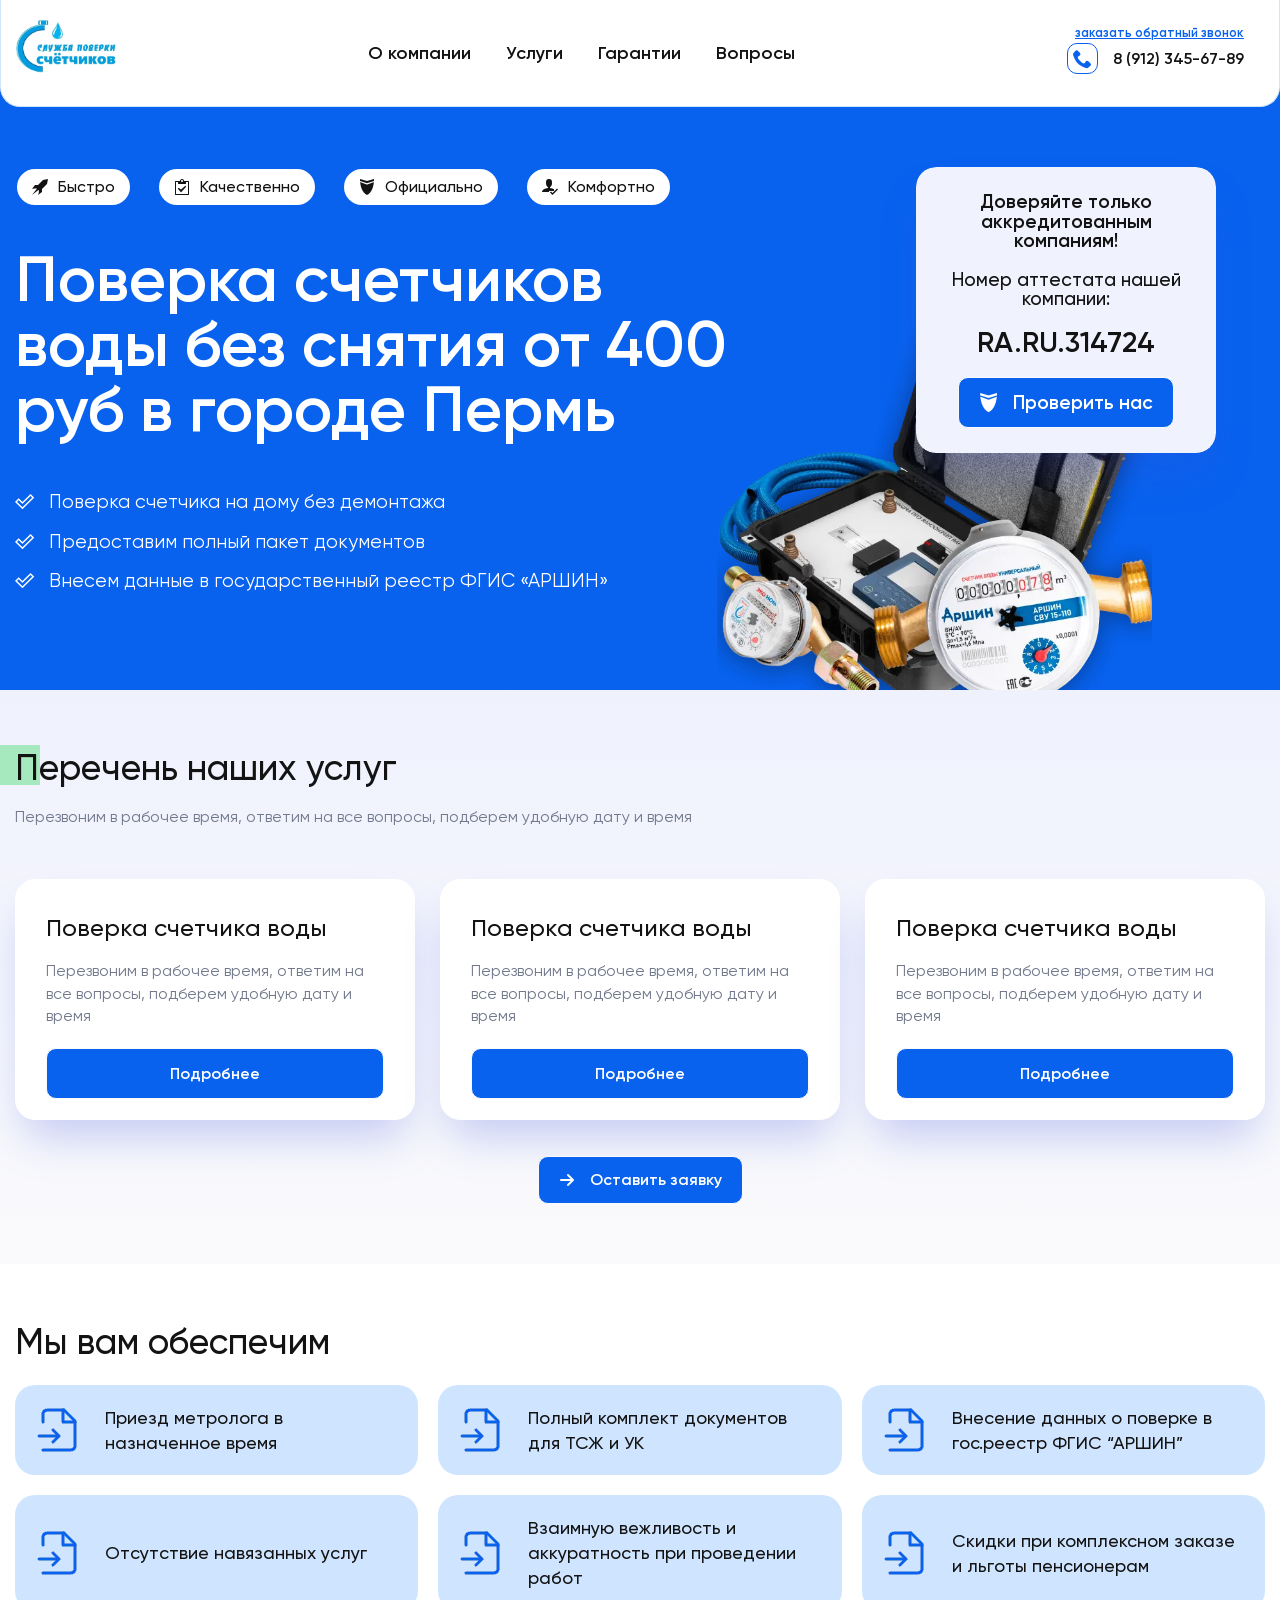
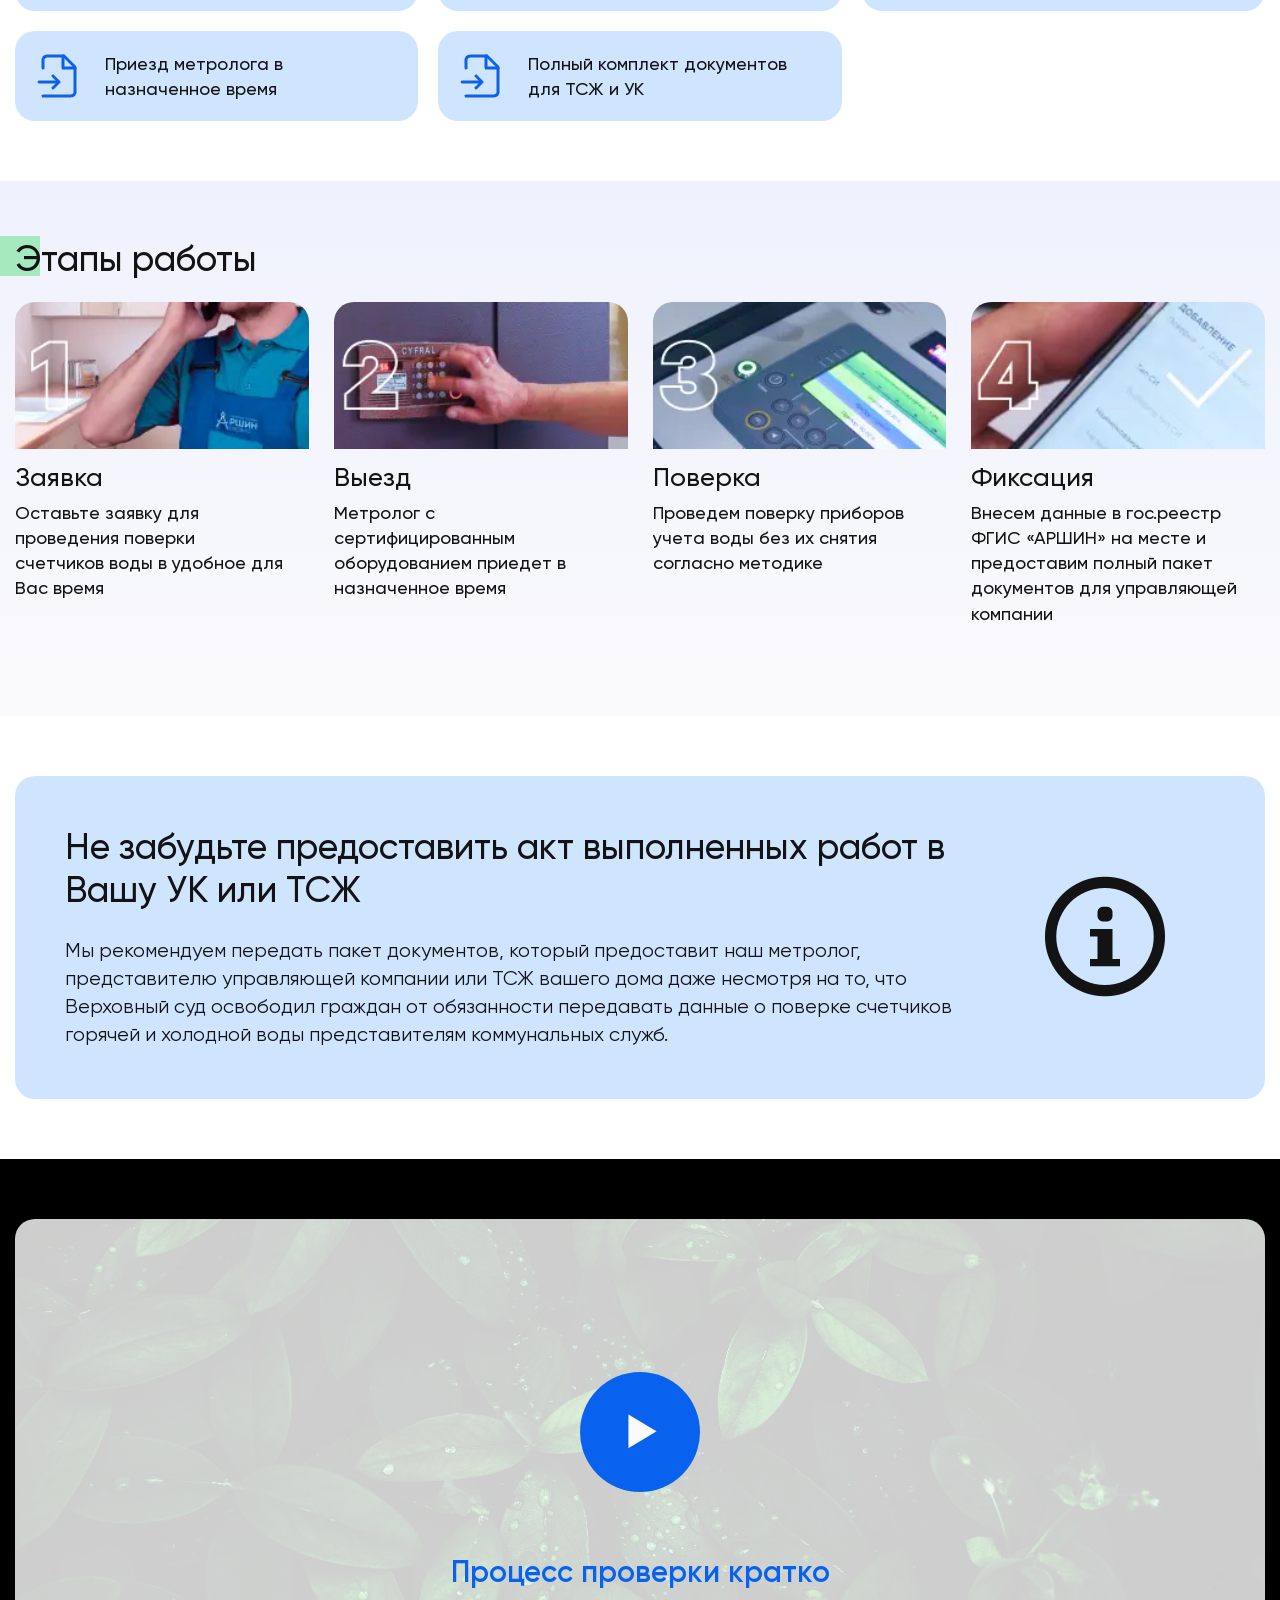
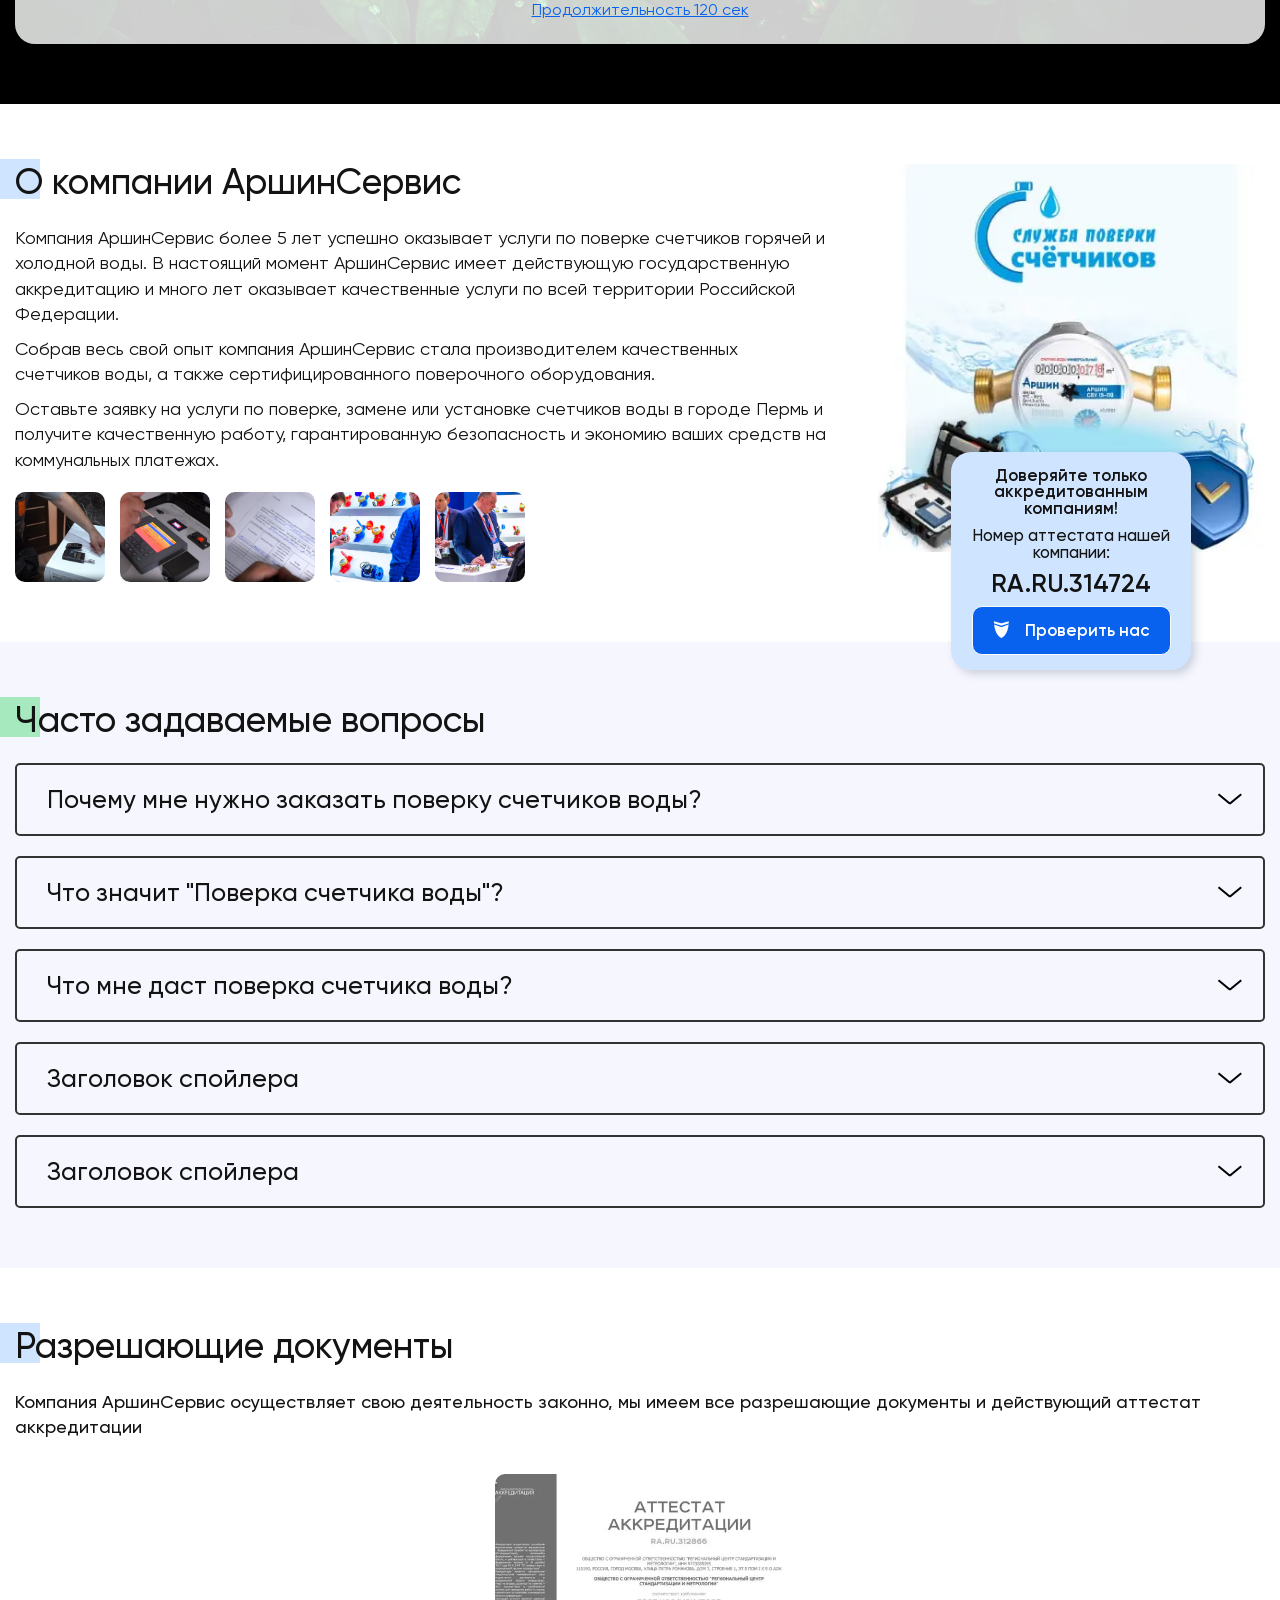
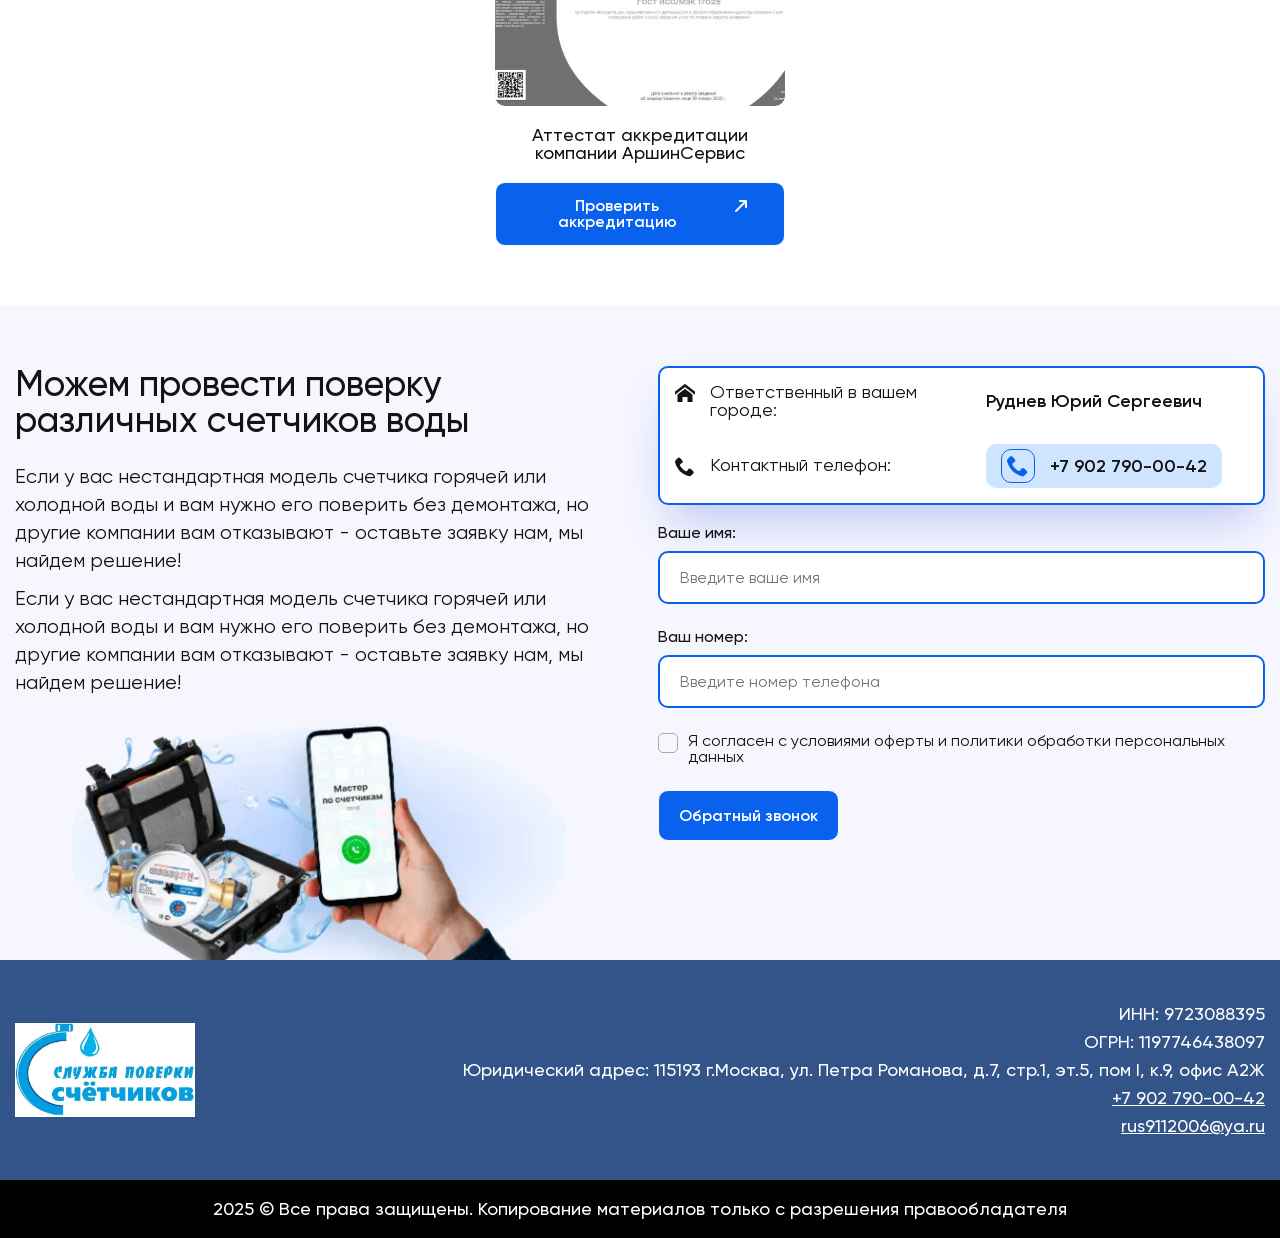
==== commit b5bd3956: "Updates" ====
--- a/home.html
+++ b/home.html
@@ -6,7 +6,7 @@
 	<meta charset="UTF-8">
 	<meta name="format-detection" content="telephone=no">
 	<!-- <style>body{opacity: 0;}</style> -->
-	<link rel="stylesheet" href="css/style.min.css?_v=20250407224857">
+	<link rel="stylesheet" href="css/style.min.css?_v=20250408154949">
 	<link rel="shortcut icon" href="favicon.ico">
 	<!-- <meta name="robots" content="noindex, nofollow"> -->
 	<meta name="viewport" content="width=device-width, initial-scale=1.0">
@@ -20,6 +20,8 @@
 					<a href="/" class="header__logo">
 						<picture><source data-srcset="img/logo-new.webp" srcset="[data-uri]" type="image/webp"><img src="[data-uri]"  data-src="img/logo-new.jpg" alt="logo"></picture>
 					</a>
+
+
 					<div class="header__main">
 						<div class="header__menu menu">
 							<nav class="menu__body">
@@ -33,7 +35,7 @@
 							</nav>
 						</div>
 						<div class="header__phone">
-							<a href="#" class="phone-callback">заказать <span>обратный</span> звонок</a>
+							<a href="#" data-popup="#popup" class="phone-callback">заказать <span>обратный</span> звонок</a>
 							<a class="phone-link _icon-phone" href="tel:123456789"><span>8 (912) 345-67-89</span></a>
 						</div>
 						<button type="button" class="menu__icon icon-menu"><span></span></button>
@@ -44,9 +46,10 @@
 		<main class="page">
 
 			<div class="promo">
-				<div class="promo__image-ibg"><picture><source data-srcset="img/header/01.webp" srcset="[data-uri]" type="image/webp"><img src="[data-uri]"  data-src="img/header/01.png" alt="promo"></picture></div>
+				<div class="promo__image-ibg">
+					<picture><source data-srcset="img/header/01.webp" srcset="[data-uri]" type="image/webp"><img src="[data-uri]"  data-src="img/header/01.png" alt="promo"></picture>
+				</div>
 				<div class="promo__container">
-
 					<div class="promo__content">
 						<div class="promo__plus items-plus">
 							<div class="items-plus__item">
@@ -91,7 +94,7 @@
 								Номер аттестата нашей компании:
 							</div>
 							<div class="check__number">RA.RU.314724</div>
-							<a class="button __fw check__button _icon-shield" href="#popup" data-popup="#popup">Проверить
+							<a class="button __fw check__button _icon-shield" target="_blank" href="https://pub.fsa.gov.ru/ral/view/36600/applicant">Проверить
 								нас</a>
 						</div>
 					</div>
@@ -345,21 +348,32 @@
 								и получите качественную работу,
 								гарантированную безопасность и экономию ваших средств на коммунальных платежах.</p>
 						</div>
-						<ul class="about-us__items" data-gallery>
-							<li class="about-us__image-ibg" data-src="img/about/01.png">
-								<picture><source srcset="img/about/01.webp" type="image/webp"><img src="img/about/01.png" alt="01"></picture>
+
+						<!-- <a data-fancybox="gallery" href="img/about/about-new.jpg">
+							<picture><source srcset="img/about/about-new.webp" type="image/webp"><img src="img/about/about-new.jpg" /></picture>
+						</a>
+
+						<a data-fancybox="gallery" href="img/about/about.jpg">
+							<picture><source srcset="img/about/about.webp" type="image/webp"><img src="img/about/about.jpg" /></picture>
+						</a> -->
+
+
+
+						<ul class="about-us__items">
+							<li data-src="img/about/01.png" data-fancybox="gallery" class="about-us__image-ibg">
+								<picture><source data-srcset="img/about/01.webp" srcset="[data-uri]" type="image/webp"><img src="[data-uri]"  data-src="img/about/01.png" alt="01"></picture>
 							</li>
-							<li class="about-us__image-ibg" data-src="img/about/02.png">
-								<picture><source srcset="img/about/02.webp" type="image/webp"><img src="img/about/02.png" alt="02"></picture>
+							<li data-src="img/about/02.png" data-fancybox="gallery" class="about-us__image-ibg">
+								<picture><source data-srcset="img/about/02.webp" srcset="[data-uri]" type="image/webp"><img src="[data-uri]"  data-src="img/about/02.png" alt="02"></picture>
 							</li>
-							<li class="about-us__image-ibg" data-src="img/about/03.png">
-								<picture><source srcset="img/about/03.webp" type="image/webp"><img src="img/about/03.png" alt="02"></picture>
+							<li data-src="img/about/03.png" data-fancybox="gallery" class="about-us__image-ibg">
+								<picture><source data-srcset="img/about/03.webp" srcset="[data-uri]" type="image/webp"><img src="[data-uri]"  data-src="img/about/03.png" alt="02"></picture>
 							</li>
-							<li class="about-us__image-ibg" data-src="img/about/04.png">
-								<picture><source srcset="img/about/04.webp" type="image/webp"><img src="img/about/04.png" alt="02"></picture>
+							<li data-src="img/about/04.png" data-fancybox="gallery" class="about-us__image-ibg">
+								<picture><source data-srcset="img/about/04.webp" srcset="[data-uri]" type="image/webp"><img src="[data-uri]"  data-src="img/about/04.png" alt="02"></picture>
 							</li>
-							<li class="about-us__image-ibg" data-src="img/about/05.png">
-								<picture><source srcset="img/about/05.webp" type="image/webp"><img src="img/about/05.png" alt="02"></picture>
+							<li data-src="img/about/05.png" data-fancybox="gallery" class="about-us__image-ibg">
+								<picture><source data-srcset="img/about/05.webp" srcset="[data-uri]" type="image/webp"><img src="[data-uri]"  data-src="img/about/05.png" alt="02"></picture>
 							</li>
 						</ul>
 					</div>
@@ -374,7 +388,7 @@
 									Номер аттестата нашей компании:
 								</div>
 								<div class="check__number">RA.RU.314724</div>
-								<a class="button __fw check__button _icon-shield" href="#popup" data-popup="#popup">Проверить
+								<a class="button __fw check__button _icon-shield" href="https://pub.fsa.gov.ru/ral/view/36600/applicant" target="_blank">Проверить
 									нас</a>
 							</div>
 						</div>
@@ -484,47 +498,10 @@
 								<picture><source srcset="img/docs/01.webp" type="image/webp"><img src="img/docs/01.jpg" alt="01"></picture>
 							</div>
 							<div class="item-document__title">Аттестат аккредитации компании АршинСервис</div>
-							<a href="#" class="button item-document__link _icon-arrow-up-right2">Проверить
+							<a href="https://pub.fsa.gov.ru/ral/view/36600/applicant" class="button item-document__link _icon-arrow-up-right2">Проверить
 								аккредитацию</a>
 						</div>
-
-						<div class="documents__item item-document">
-							<div class="item-document__image-ibg">
-								<picture><source srcset="img/docs/01.webp" type="image/webp"><img src="img/docs/01.jpg" alt="01"></picture>
-							</div>
-							<div class="item-document__title">Аттестат аккредитации компании АршинСервис</div>
-							<a href="#" class="button item-document__link _icon-arrow-up-right2">Проверить
-								аккредитацию</a>
-						</div>
-
-						<div class="documents__item item-document">
-							<div class="item-document__image-ibg">
-								<picture><source srcset="img/docs/01.webp" type="image/webp"><img src="img/docs/01.jpg" alt="01"></picture>
-							</div>
-							<div class="item-document__title">Аттестат аккредитации компании АршинСервис</div>
-							<a href="#" class="button item-document__link _icon-arrow-up-right2">Проверить
-								аккредитацию</a>
-						</div>
-
-						<div class="documents__item item-document">
-							<div class="item-document__image-ibg">
-								<picture><source srcset="img/docs/01.webp" type="image/webp"><img src="img/docs/01.jpg" alt="01"></picture>
-							</div>
-							<div class="item-document__title">Аттестат аккредитации компании АршинСервис</div>
-							<a href="#" class="button item-document__link _icon-arrow-up-right2">Проверить
-								аккредитацию</a>
-						</div>
-
-						<div class="documents__item item-document">
-							<div class="item-document__image-ibg">
-								<picture><source srcset="img/docs/01.webp" type="image/webp"><img src="img/docs/01.jpg" alt="01"></picture>
-							</div>
-							<div class="item-document__title">Аттестат аккредитации компании АршинСервис</div>
-							<a href="#" class="button item-document__link _icon-arrow-up-right2">Проверить
-								аккредитацию</a>
-						</div>
-					</div>
-
+					</div>
 				</div>
 			</section>
 
@@ -673,7 +650,7 @@
 			</div>
 		</div>
 	</div>
-	<script src="js/app.min.js?_v=20250407224857"></script>
+	<script src="js/app.min.js?_v=20250408154949"></script>
 </body>
 
 </html>
--- a/css/style.min.css
+++ b/css/style.min.css
@@ -1 +1 @@
-@charset "UTF-8";@font-face{font-family:Gilroy;font-display:swap;src:url(../fonts/Gilroy-Light.woff2) format("woff2"),url(../fonts/Gilroy-Light.woff) format("woff");font-weight:300;font-style:normal}@font-face{font-family:Gilroy;font-display:swap;src:url(../fonts/Gilroy-Medium.woff2) format("woff2"),url(../fonts/Gilroy-Medium.woff) format("woff");font-weight:500;font-style:normal}@font-face{font-family:Gilroy;font-display:swap;src:url(../fonts/Gilroy-SemiBold.woff2) format("woff2"),url(../fonts/Gilroy-SemiBold.woff) format("woff");font-weight:600;font-style:normal}@font-face{font-family:Gilroy;font-display:swap;src:url(../fonts/Gilroy-Regular.woff2) format("woff2"),url(../fonts/Gilroy-Regular.woff) format("woff");font-weight:400;font-style:normal}@font-face{font-family:icons;font-display:swap;src:url(../fonts/icons.woff2) format("woff2"),url(../fonts/icons.woff) format("woff");font-weight:400;font-style:normal}.item-services__link::after,.popup__close::before,[class*=_icon-]:before{font-family:icons;font-style:normal;font-weight:400;font-variant:normal;text-transform:none;line-height:1;-webkit-font-smoothing:antialiased;-moz-osx-font-smoothing:grayscale}[class*=_icon-]:before{display:block}._icon-home:before{content:"\e900"}._icon-office:before{content:"\e903"}._icon-pencil:before{content:"\e905"}._icon-droplet:before{content:"\e90b"}._icon-image:before{content:"\e90d"}._icon-headphones:before{content:"\e910"}._icon-file-play:before{content:"\e929"}._icon-folder-plus:before{content:"\e931"}._icon-price-tags:before{content:"\e936"}._icon-cart:before{content:"\e93a"}._icon-credit-card:before{content:"\e93f"}._icon-phone:before{content:"\e942"}._icon-phone-hang-up:before{content:"\e943"}._icon-pushpin:before{content:"\e946"}._icon-compass:before{content:"\e949"}._icon-clock:before{content:"\e94e"}._icon-calendar:before{content:"\e953"}._icon-printer:before{content:"\e954"}._icon-download:before{content:"\e960"}._icon-bubbles4:before{content:"\e970"}._icon-user-check:before{content:"\e975"}._icon-spinner2:before{content:"\e97b"}._icon-spinner6:before{content:"\e97f"}._icon-spinner8:before{content:"\e981"}._icon-spinner10:before{content:"\e983"}._icon-binoculars:before{content:"\e985"}._icon-search:before{content:"\e986"}._icon-zoom-in:before{content:"\e987"}._icon-zoom-out:before{content:"\e988"}._icon-lock:before{content:"\e98f"}._icon-unlocked:before{content:"\e990"}._icon-wrench:before{content:"\e991"}._icon-cog:before{content:"\e994"}._icon-cogs:before{content:"\e995"}._icon-hammer:before{content:"\e996"}._icon-stats-dots:before{content:"\e99b"}._icon-trophy:before{content:"\e99e"}._icon-leaf:before{content:"\e9a4"}._icon-rocket:before{content:"\e9a5"}._icon-hammer2:before{content:"\e9a8"}._icon-bin:before{content:"\e9ac"}._icon-briefcase:before{content:"\e9ae"}._icon-airplane:before{content:"\e9af"}._icon-truck:before{content:"\e9b0"}._icon-shield:before{content:"\e9b4"}._icon-power:before{content:"\e9b5"}._icon-clipboard:before{content:"\e9b8"}._icon-download2:before{content:"\e9c5"}._icon-earth:before{content:"\e9ca"}._icon-bookmarks:before{content:"\e9d3"}._icon-star-empty:before{content:"\e9d7"}._icon-info:before{content:"\ea0c"}._icon-cancel-circle:before{content:"\ea0d"}._icon-checkmark:before{content:"\ea10"}._icon-checkmark2:before{content:"\ea11"}._icon-play3:before{content:"\ea1c"}._icon-arrow-up-right2:before{content:"\ea3b"}._icon-arrow-right2:before{content:"\ea3c"}._icon-arrow-left2:before{content:"\ea40"}*{padding:0;margin:0;border:0}*,:after,:before{-webkit-box-sizing:border-box;box-sizing:border-box}body,html{height:100%;min-width:320px}body{color:#131313;line-height:1;font-family:Gilroy;font-size:1rem;-ms-text-size-adjust:100%;-moz-text-size-adjust:100%;-webkit-text-size-adjust:100%;-webkit-font-smoothing:antialiased;-moz-osx-font-smoothing:grayscale}button,input,textarea{font-family:Gilroy;font-size:inherit}button{cursor:pointer;color:inherit;background-color:inherit}a{color:inherit}a:link,a:visited{text-decoration:none}a:hover{text-decoration:none}ul li{list-style:none}img{vertical-align:top}h1,h2,h3,h4,h5,h6{font-weight:inherit;font-size:inherit}body{background-color:#fff}.lock body{overflow:hidden;-ms-touch-action:none;touch-action:none}.wrapper{min-height:100%;display:-webkit-box;display:-ms-flexbox;display:flex;-webkit-box-orient:vertical;-webkit-box-direction:normal;-ms-flex-direction:column;flex-direction:column;overflow:hidden}.wrapper>main{-webkit-box-flex:1;-ms-flex:1 1 auto;flex:1 1 auto}.wrapper>*{min-width:0}[class*=__container]{max-width:85.625rem;-webkit-box-sizing:content-box;box-sizing:content-box;margin:0 auto;padding:0 .9375rem}.form__row{width:100%}.form__row:not(:last-child){margin-bottom:1.5625rem}.form__label{display:block;font-weight:500}.form__label:not(:last-child){margin-bottom:.625rem}.button{display:-webkit-inline-box;display:-ms-inline-flexbox;display:inline-flex;padding:.9375rem 1.25rem;border:1px solid #fafafa;font-weight:700;background-color:#0862ee;border-radius:.625rem;color:#fff;-webkit-transition:all .2s ease;transition:all .2s ease}.button::before{margin-right:.9375rem}.button._fw{width:100%;-webkit-box-pack:center;-ms-flex-pack:center;justify-content:center}input[type=email],input[type=tel],input[type=text],textarea{-webkit-appearance:none;-moz-appearance:none;appearance:none}.input{width:100%;display:block;padding:.9375rem 1.25rem;border:1px solid #eee;border-radius:.625rem!important}textarea.input{resize:none;padding:0 0}.checkbox{position:relative}.checkbox:not(:last-child){margin-bottom:.3125em}.checkbox__input{position:absolute;width:0;height:0;opacity:0}.checkbox__input:focus+.checkbox__label:before{-webkit-box-shadow:0 0 5px #000;box-shadow:0 0 5px #000}.checkbox__input:checked+.checkbox__label:before{background:#0862ee}.checkbox__label{cursor:pointer;display:-webkit-inline-box;display:-ms-inline-flexbox;display:inline-flex;-webkit-box-align:center;-ms-flex-align:center;align-items:center;position:relative;gap:10px}.checkbox__label:before{content:"";-ms-flex-item-align:start;align-self:flex-start;-webkit-box-flex:0;-ms-flex:0 0 20px;flex:0 0 20px;width:20px;height:20px;border:1px solid #a7a9ac;border-radius:.3125rem}body::after{content:"";background-color:rgba(0,0,0,.5);position:fixed;width:100%;height:100%;top:0;left:0;opacity:0;-webkit-transition:opacity .8s ease 0s;transition:opacity .8s ease 0s;pointer-events:none;z-index:149}.popup-show body::after{opacity:1}.popup{position:fixed;top:0;left:0;bottom:0;right:0;padding:30px 10px;-webkit-transition:visibility .8s ease 0s;transition:visibility .8s ease 0s;visibility:hidden;pointer-events:none}.popup_show{z-index:150;visibility:visible;overflow:auto;pointer-events:auto}.popup_show .popup__content{visibility:visible;-webkit-transform:translateY(0);-ms-transform:translateY(0);transform:translateY(0);opacity:1}.popup__wrapper{display:-webkit-box;display:-ms-flexbox;display:flex;-webkit-box-orient:vertical;-webkit-box-direction:normal;-ms-flex-direction:column;flex-direction:column;-webkit-box-align:center;-ms-flex-align:center;align-items:center;min-height:100%;-webkit-box-flex:1;-ms-flex:1 1 auto;flex:1 1 auto;width:100%;display:flex;-webkit-box-pack:center;-ms-flex-pack:center;justify-content:center;align-items:center}.popup__content{visibility:hidden;-webkit-transform:translateY(100px);-ms-transform:translateY(100px);transform:translateY(100px);opacity:0;-webkit-transition:opacity .3s,-webkit-transform .3s ease 0s;transition:opacity .3s,-webkit-transform .3s ease 0s;transition:transform .3s ease 0s,opacity .3s;transition:transform .3s ease 0s,opacity .3s,-webkit-transform .3s ease 0s;background-color:#eee;padding:2.25rem;width:100%;max-width:37.5rem;border-radius:20px}.lock .popup__content{visibility:visible}.popup__close::before{font-size:1.875rem;content:"\ea0d";position:absolute;top:15px;right:15px}.popup__sub-title{font-size:1.125rem}.popup__sub-title:not(:last-child){margin-bottom:.9375rem}.spollers{display:-ms-grid;display:grid}.spollers__item:not(:last-child){margin-bottom:1.25rem}.spollers__title{width:100%;cursor:default;text-align:left;border:2px solid #333;padding:1.25rem 3.4375rem 1.25rem 1.875rem;border-radius:.3125rem;position:relative;font-size:1.25rem;font-weight:500;-webkit-transition:color .3s ease;transition:color .3s ease}._spoller-init .spollers__title{cursor:pointer}._spoller-init .spollers__title::after,._spoller-init .spollers__title::before{content:"";position:absolute;right:1.25rem;top:50%;background-color:#000;height:2px;width:15px;-webkit-transition:-webkit-transform .3s ease 0s;transition:-webkit-transform .3s ease 0s;transition:transform .3s ease 0s;transition:transform .3s ease 0s,-webkit-transform .3s ease 0s}._spoller-init .spollers__title::before{-webkit-transform:translate(-75%,-50%) rotate(40deg);-ms-transform:translate(-75%,-50%) rotate(40deg);transform:translate(-75%,-50%) rotate(40deg)}._spoller-init .spollers__title::after{-webkit-transform:translate(0,-50%) rotate(-40deg);-ms-transform:translate(0,-50%) rotate(-40deg);transform:translate(0,-50%) rotate(-40deg)}._spoller-init .spollers__title._spoller-active{border-color:#0862ee}._spoller-init .spollers__title._spoller-active::before{-webkit-transform:translateX(-75%) rotate(-40deg);-ms-transform:translateX(-75%) rotate(-40deg);transform:translateX(-75%) rotate(-40deg)}._spoller-init .spollers__title._spoller-active::after{-webkit-transform:rotate(40deg);-ms-transform:rotate(40deg);transform:rotate(40deg)}.spollers__body{padding:1.25rem 1.875rem;font-size:1.25rem}[class*=-ibg]{position:relative}[class*=-ibg] img{position:absolute;width:100%;height:100%;top:0;left:0;-o-object-fit:cover;object-fit:cover}[class*=-ibg_contain] img{-o-object-fit:contain;object-fit:contain}.video__wrapper{position:relative;overflow:hidden;height:0;padding-bottom:56.25%}.video__wrapper embed,.video__wrapper iframe,.video__wrapper object,.video__wrapper video{position:absolute;top:0;left:0;width:100%;height:100%}p{line-height:1.4}p:not(:last-child){margin-bottom:.625rem}.phone-callback{color:#0862ee;font-size:.8em;text-align:right}.phone-callback:link{text-decoration:underline}.phone-link{display:-webkit-box;display:-ms-flexbox;display:flex;-webkit-box-align:center;-ms-flex-align:center;align-items:center;-webkit-column-gap:.9375rem;-moz-column-gap:.9375rem;column-gap:.9375rem;-webkit-transition:color .3s ease;transition:color .3s ease}.phone-link::before{border:1px solid #0862ee;padding:.3125rem;border-radius:.625rem;font-size:1.2em;color:#0862ee}.title{position:relative;z-index:1;font-size:2.25rem;font-weight:500}.title:not(:last-child){margin-bottom:1.5625rem}.decor{position:absolute;top:0;left:-.9375rem;width:3.75rem;height:3.75rem;z-index:-1}.decor_min{top:-.3125rem;width:2.5rem;height:2.5rem}.decor-blue{background-color:#cfe5ff}.decor-green{background-color:#a7e9be}.header{min-height:6.25rem;z-index:99}.header__body{display:-webkit-box;display:-ms-flexbox;display:flex;padding:1.25rem 0;background-color:#fff;border:1px solid #cfe5ff;border-top:0}.header__main{display:-webkit-box;display:-ms-flexbox;display:flex;-webkit-box-align:center;-ms-flex-align:center;align-items:center}.header__logo{-webkit-box-flex:0;-ms-flex:0 0 7.5rem;flex:0 0 7.5rem}.header__logo img{max-width:100%}.header__menu{-webkit-box-flex:1;-ms-flex:1 1 32.5rem;flex:1 1 32.5rem}.header__phone{display:-webkit-box;display:-ms-flexbox;display:flex;-webkit-box-orient:vertical;-webkit-box-direction:normal;-ms-flex-direction:column;flex-direction:column;-webkit-box-flex:0;-ms-flex:0 0 auto;flex:0 0 auto;font-size:1.2em;padding:.1875rem .625rem;border-radius:.625rem;font-weight:700;line-height:.1;-webkit-transition:all .3s ease;transition:all .3s ease;gap:.625rem;text-align:center}.menu-open .menu{left:0}.menu__list{display:-webkit-box;display:-ms-flexbox;display:flex;-ms-flex-wrap:wrap;flex-wrap:wrap;-webkit-box-pack:center;-ms-flex-pack:center;justify-content:center;padding:0 .625rem}.menu__item{font-weight:700;font-size:1.25rem}.menu__item:not(:last-child){margin-right:1.5625rem}.menu__item:nth-child(2) .menu__link{-webkit-animation-delay:.1s;animation-delay:.1s}.menu__item:nth-child(3) .menu__link{-webkit-animation-delay:.2s;animation-delay:.2s}.menu__item:nth-child(4) .menu__link{-webkit-animation-delay:.3s;animation-delay:.3s}.menu__item:nth-child(5) .menu__link{-webkit-animation-delay:.4s;animation-delay:.4s}.menu__item:nth-child(6) .menu__link{-webkit-animation-delay:.5s;animation-delay:.5s}.menu__item:nth-child(7) .menu__link{-webkit-animation-delay:.6s;animation-delay:.6s}.menu__item:nth-child(8) .menu__link{-webkit-animation-delay:.7s;animation-delay:.7s}.menu__item:nth-child(9) .menu__link{-webkit-animation-delay:.8s;animation-delay:.8s}.menu__link{padding:.3125rem}.menu-open .menu__link{-webkit-animation:shadow2 1s 1 ease;animation:shadow2 1s 1 ease}@-webkit-keyframes shadow2{from{-webkit-transform:translateX(0);transform:translateX(0)}60%{-webkit-transform:translateX(20px);transform:translateX(20px)}to{-webkit-transform:translateX(0);transform:translateX(0)}}@keyframes shadow2{from{-webkit-transform:translateX(0);transform:translateX(0)}60%{-webkit-transform:translateX(20px);transform:translateX(20px)}to{-webkit-transform:translateX(0);transform:translateX(0)}}.ltnk-test{display:inline-block}.menu-open .ltnk-test{-webkit-animation:shadow2 1s 1 ease;animation:shadow2 1s 1 ease}._header-scroll .header__body{-webkit-box-shadow:0 0 8px 0 rgba(34,60,80,.2);box-shadow:0 0 8px 0 rgba(34,60,80,.2);position:fixed;top:0;left:50%;-webkit-transform:translateX(-50%);-ms-transform:translateX(-50%);transform:translateX(-50%);width:100%;z-index:99999;background-color:#fff;padding:1.25rem;margin:0 auto;max-width:1370px}.icon-menu{display:none}.footer{padding:2.8125rem 0 0 0;background-color:#325488;color:#fff;font-size:1.125rem;font-weight:500}.footer__container{margin-bottom:2.8125rem}.footer__body{display:-webkit-box;display:-ms-flexbox;display:flex;gap:2.1875rem;-webkit-box-pack:justify;-ms-flex-pack:justify;justify-content:space-between}.footer__logo{-webkit-box-flex:0;-ms-flex:0 0 11.25rem;flex:0 0 11.25rem;-ms-flex-item-align:center;-ms-grid-row-align:center;align-self:center}.footer__logo img{max-width:100%}.footer__right{display:-webkit-box;display:-ms-flexbox;display:flex;-webkit-box-orient:vertical;-webkit-box-direction:normal;-ms-flex-direction:column;flex-direction:column;-webkit-box-align:end;-ms-flex-align:end;align-items:flex-end}.footer__item a:link{text-decoration:underline}.footer__item:not(:last-child){margin-bottom:.625rem}.footer__rights{padding:1.25rem;background-color:#000;text-align:center}.promo{padding:6.875rem 0 3.75rem 0;position:relative;background-color:#0862ee;color:#fff;margin-top:-3.125rem}.promo__image-ibg{position:absolute;bottom:0;right:10%;padding:17%}.promo__container{position:relative;display:-webkit-box;display:-ms-flexbox;display:flex;-webkit-box-orient:vertical;-webkit-box-direction:normal;-ms-flex-direction:column;flex-direction:column;z-index:2}.promo__content:not(:last-child){margin-bottom:2.5rem}.promo__title{font-weight:700}.promo__title:not(:last-child){margin-bottom:3.125rem}.promo__title .decor{background-color:#0862ee}.promo__items{display:-webkit-box;display:-ms-flexbox;display:flex;-webkit-box-orient:vertical;-webkit-box-direction:normal;-ms-flex-direction:column;flex-direction:column;row-gap:1.25rem;font-size:1.2em}.promo__item{display:-webkit-box;display:-ms-flexbox;display:flex;-webkit-column-gap:.9375rem;-moz-column-gap:.9375rem;column-gap:.9375rem}.promo__check{position:absolute;top:0;right:20%;width:300px;border-radius:1.25rem;overflow:hidden;-webkit-box-shadow:0 26px 44px -10px rgba(57,81,219,.27);box-shadow:0 26px 44px -10px rgba(57,81,219,.27)}.items-plus{display:-webkit-box;display:-ms-flexbox;display:flex;-webkit-column-gap:1.5625rem;-moz-column-gap:1.5625rem;column-gap:1.5625rem}.items-plus:not(:last-child){margin-bottom:2.5rem}.items-plus__item{display:-webkit-box;display:-ms-flexbox;display:flex;border:2px solid #0862ee;background-color:#fff;color:#131313;border-radius:1.25rem;padding:.625rem .9375rem;font-weight:500}.items-plus__icon:not(:last-child){margin-right:.625rem}.check{display:inline-block}.check__body{padding:1.5625rem;border-radius:1.25rem;background-color:#f0f2fe;font-size:1.2em;display:-webkit-box;display:-ms-flexbox;display:flex;-webkit-box-orient:vertical;-webkit-box-direction:normal;-ms-flex-direction:column;flex-direction:column;gap:1.25rem;-webkit-box-align:center;-ms-flex-align:center;align-items:center;text-align:center;color:#131313}.check__title{font-weight:700}.check__sub-title{font-weight:500}.check__number{font-weight:700;font-size:1.5em}.services{padding:3.75rem 0;background:-webkit-gradient(linear,left top,left bottom,from(#eff1fd),to(#fafafc));background:linear-gradient(180deg,#eff1fd,#fafafc 100%)}.services__container{display:-ms-grid;display:grid;-ms-grid-columns:1fr 3fr;grid-template-columns:1fr 3fr;gap:2.25rem;-webkit-box-align:center;-ms-flex-align:center;align-items:center}.services__title:not(:last-child){margin-bottom:1.25rem}.services__sub-title{color:#72798c}.services__sub-title:not(:last-child){margin-bottom:.9375rem}.services__items{display:-ms-grid;display:grid;-ms-grid-columns:1fr 1fr 1fr;grid-template-columns:1fr 1fr 1fr;gap:1.5625rem}.services__item{-webkit-box-shadow:0 26px 44px -10px rgba(57,81,219,.27);box-shadow:0 26px 44px -10px rgba(57,81,219,.27)}.services__footer{-ms-grid-column-align:center;justify-self:center}.item-services{background-color:#fff;border:1px solid #fff;border-radius:1.25rem;display:-webkit-box;display:-ms-flexbox;display:flex;-webkit-box-orient:vertical;-webkit-box-direction:normal;-ms-flex-direction:column;flex-direction:column;padding:2.25rem 1.875rem 1.25rem 1.875rem;-webkit-box-pack:justify;-ms-flex-pack:justify;justify-content:space-between}.item-services .button{-webkit-box-pack:center;-ms-flex-pack:center;justify-content:center}.item-services__content>:not(:last-child){margin-bottom:1.25rem}.item-services__content:not(:last-child){margin-bottom:1.25rem}.item-services__title{font-size:1.5rem;font-weight:500}.item-services__sub-title{color:#72798c}.item-services__link{display:-webkit-box;display:-ms-flexbox;display:flex;-ms-flex-item-align:center;-ms-grid-row-align:center;align-self:center;-webkit-box-align:center;-ms-flex-align:center;align-items:center;padding:.3125rem;color:#0862ee}.item-services__link::after{content:"\ea3c";margin-left:.625rem;-webkit-transition:all .2s ease;transition:all .2s ease}.item-services__link:hover::after{margin-left:20px}.services-popup__photo{border-radius:.625rem;overflow:hidden}.services-popup__photo:not(:last-child){margin-bottom:1.5625rem}.services-popup__photo img{max-width:100%}.services-popup__title{font-size:1.25rem;font-weight:500}.services-popup__title:not(:last-child){margin-bottom:1.5625rem}.services-popup__text:not(:last-child){margin-bottom:1.5625rem}.guaranties{padding:3.75rem 0}.guaranties__title:not(:last-child){margin-bottom:1.5625rem}.guaranties__items{display:-ms-grid;display:grid;gap:1.25rem;-webkit-box-align:stretch;-ms-flex-align:stretch;align-items:stretch;-ms-grid-columns:(1fr)[3];grid-template-columns:repeat(3,1fr)}.guaranties__item{display:-webkit-box;display:-ms-flexbox;display:flex;border-radius:1.25rem;background-color:#cfe5ff;-webkit-box-align:center;-ms-flex-align:center;align-items:center;padding:1.25rem;gap:1.25rem;-webkit-transition:all .3s ease;transition:all .3s ease}.guaranties__icon{-webkit-box-flex:0;-ms-flex:0 0 3.125rem;flex:0 0 3.125rem;border-radius:1.25rem}.guaranties__icon img{max-width:100%}.guaranties__label{font-size:1.125rem;font-weight:500;line-height:1.4}.stage{padding:3.75rem 0;background:-webkit-gradient(linear,left top,left bottom,from(#eff1fd),to(#fafafc));background:linear-gradient(180deg,#eff1fd,#fafafc 100%)}.stage__title:not(:last-child){margin-bottom:1.5625rem}.stage__items{display:-webkit-box;display:-ms-flexbox;display:flex;-ms-flex-wrap:wrap;flex-wrap:wrap;margin:0 -.78125rem;row-gap:2.1875rem}.stage__item{width:25%;padding:0 .78125rem}.stage__body{border-radius:1.25rem;overflow:hidden}.stage__image-ibg{padding-bottom:50%;overflow:hidden}.stage__image-ibg:not(:last-child){margin-bottom:.9375rem}.stage__image-ibg img{-webkit-transition:all .3s ease;transition:all .3s ease;width:100%;max-width:100%;-o-object-fit:cover;object-fit:cover}.stage__main{padding:0 1.25rem 1.875rem 0}.stage__label{font-size:1.625rem;font-weight:500}.stage__label:not(:last-child){margin-bottom:.625rem}.stage__text{font-weight:500;font-size:1.125rem;line-height:1.4}.info{padding:3.75rem 0}.info__body{position:relative;padding:3.125rem;display:-webkit-box;display:-ms-flexbox;display:flex;-webkit-box-align:center;-ms-flex-align:center;align-items:center;background-color:#cfe5ff;border-radius:1.25rem}.info__title{line-height:1.2}.info__text{font-size:1.25rem}.info__icon{font-size:7.5rem;padding:3.125rem}.video{padding:3.75rem 0;background-color:#000}.video__wrapper{padding-bottom:34%;border-radius:1.25rem}.video__prewiew{display:-webkit-box;display:-ms-flexbox;display:flex;-webkit-box-align:center;-ms-flex-align:center;align-items:center;-webkit-box-pack:center;-ms-flex-pack:center;justify-content:center}.video__prewiew img{position:absolute;top:0;left:0;width:100%;height:100%;-o-object-fit:cover;object-fit:cover}.content-video{position:absolute;top:0;left:0;width:100%;height:100%;display:-webkit-box;display:-ms-flexbox;display:flex;-webkit-box-orient:vertical;-webkit-box-direction:normal;-ms-flex-direction:column;flex-direction:column;-webkit-box-pack:end;-ms-flex-pack:end;justify-content:flex-end;color:#0862ee;background-color:rgba(255,255,255,.795)}.content-video__play{position:absolute;top:50%;left:50%;-webkit-transform:translate(-50%,-50%);-ms-transform:translate(-50%,-50%);transform:translate(-50%,-50%);-ms-flex-item-align:center;-ms-grid-row-align:center;align-self:center;color:#000;font-size:1.875rem;border-radius:50%;background-color:#0862ee;padding:3%;z-index:2}.content-video__play::before{color:#fafafa;z-index:99}.content-video__play::after{content:"";width:30px;height:30px;border-radius:100%;border:3px solid #0862ee;position:absolute;z-index:-1;top:50%;left:50%;-webkit-transform:translate(-50%,-50%);-ms-transform:translate(-50%,-50%);transform:translate(-50%,-50%);-webkit-animation:ring 2s infinite;animation:ring 2s infinite}.content-video__text{padding:1.5625rem}.content-video__title{font-size:1.875rem;font-weight:700}.content-video__title:not(:last-child){margin-bottom:.625rem}.content-video__info{text-decoration:underline}.about-us{background-color:#fff;padding:3.75rem 0}.about-us__container{display:-webkit-box;display:-ms-flexbox;display:flex;gap:3.125rem}.about-us__main{-webkit-box-flex:1;-ms-flex:1 0 65%;flex:1 0 65%}.about-us__text{font-size:1.125rem}.about-us__text:not(:last-child){margin-bottom:1.25rem}.about-us__items{display:-webkit-box;display:-ms-flexbox;display:flex;gap:.9375rem}.about-us__image-ibg{width:5.625rem;height:5.625rem;border-radius:.625rem;overflow:hidden}.about-us__banner{width:35%;position:relative}.about-us__banner img{max-width:100%;-o-object-fit:contain;object-fit:contain}.about-us__check{position:absolute;bottom:-21%;left:50%;-webkit-transform:translateX(-50%);-ms-transform:translateX(-50%);transform:translateX(-50%);width:240px;font-size:.875rem}.about-us__check .check__body{background-color:#cfe5ff;padding:.9375rem .625rem;gap:.625rem;-webkit-box-shadow:4px 4px 8px 0 rgba(34,60,80,.2);box-shadow:4px 4px 8px 0 rgba(34,60,80,.2)}.faq{padding:3.75rem 0;background-color:#f6f6ff}.documents{padding:3.75rem 0}.documents__sub-title{font-size:1.125rem;font-weight:500}.documents__sub-title:not(:last-child){margin-bottom:2.1875rem}.documents__items{display:-webkit-box;display:-ms-flexbox;display:flex;-ms-flex-wrap:wrap;flex-wrap:wrap;margin:0 -.9375rem;-webkit-box-pack:center;-ms-flex-pack:center;justify-content:center;row-gap:2.1875rem}.item-document{width:25%;padding:0 .9375rem;text-align:center}.item-document__image-ibg{padding-bottom:80%;overflow:hidden;border-radius:.625rem}.item-document__image-ibg img{-webkit-transition:-webkit-transform .3s ease;transition:-webkit-transform .3s ease;transition:transform .3s ease;transition:transform .3s ease,-webkit-transform .3s ease}.item-document__image-ibg:not(:last-child){margin-bottom:1.25rem}.item-document__title{font-size:1.375rem;font-weight:500}.item-document__title:not(:last-child){margin-bottom:1.25rem}.item-document__link{display:-webkit-inline-box;display:-ms-inline-flexbox;display:inline-flex;-webkit-box-orient:horizontal;-webkit-box-direction:reverse;-ms-flex-direction:row-reverse;flex-direction:row-reverse;-webkit-box-pack:end;-ms-flex-pack:end;justify-content:flex-end;gap:.9375rem}.item-document__link:not(:last-child){margin-bottom:1.25rem}.callback{padding:3.75rem 0;background-color:#f6f6ff}.callback__container{display:-ms-grid;display:grid;-ms-grid-columns:1fr 1fr;grid-template-columns:1fr 1fr;gap:2.1875rem}.callback__text{font-size:1.25rem}.callback__text:not(:last-child){margin-bottom:1.25rem}.callback__image-ibg{padding-bottom:40%}.callback__form input{border:2px solid #0862ee}.contacts-items{border-radius:.625rem;border:2px solid #0862ee;padding:1.5625rem;font-size:1.125rem;background-color:#fff;-webkit-box-shadow:0 26px 44px -10px rgba(57,81,219,.27);box-shadow:0 26px 44px -10px rgba(57,81,219,.27)}.contacts-items:not(:last-child){margin-bottom:1.25rem}.contacts-items__item{display:-webkit-box;display:-ms-flexbox;display:flex;gap:1.5625rem;-webkit-box-align:center;-ms-flex-align:center;align-items:center}.contacts-items__item:not(:last-child){margin-bottom:1.5625rem}.contacts-items__item .phone-link{background-color:#cfe5ff;padding:.3125rem .9375rem;border-radius:.625rem}.contacts-items__label{-webkit-box-flex:0;-ms-flex:0 1 50%;flex:0 1 50%;display:-webkit-box;display:-ms-flexbox;display:flex;gap:.9375rem}.contacts-items__label::before{font-size:1.25rem}.contacts-items__value{font-weight:900}.form-callback a{color:#0862ee}.form-callback a:link{text-decoration:underline}.form-callback a:hover{text-decoration:none}.form-callback__checkbox:not(:last-child){margin-bottom:1.5625rem}@-webkit-keyframes ring{0%{width:30px;height:30px;opacity:1}100%{width:300px;height:300px;opacity:0}}@keyframes ring{0%{width:30px;height:30px;opacity:1}100%{width:300px;height:300px;opacity:0}}.swiper{overflow:hidden}.swiper-wrapper{width:100%;height:100%;-webkit-box-sizing:content-box;box-sizing:content-box;display:-webkit-box;display:-ms-flexbox;display:flex;position:relative}.swiper-vertical .swiper-wrapper{-webkit-box-orient:vertical;-webkit-box-direction:normal;-ms-flex-direction:column;flex-direction:column}.swiper-autoheight .swiper-wrapper{-webkit-box-align:start;-ms-flex-align:start;align-items:flex-start}.swiper-initialized .swiper-slide{-ms-flex-negative:0;flex-shrink:0}.swiper-android .swiper-slide,.swiper-android .swiper-wrapper{-webkit-transform:translate3d(0,0,0);transform:translate3d(0,0,0)}.swiper-button-lock{display:none!important}@font-face{font-family:lg;src:url([data-uri]) format("woff2"),url([data-uri]) format("woff");font-weight:400;font-style:normal;font-display:block}.lg-icon{font-family:lg!important;speak:never;font-style:normal;font-weight:400;font-variant:normal;text-transform:none;line-height:1;-webkit-font-smoothing:antialiased;-moz-osx-font-smoothing:grayscale}.lg-container{font-family:system-ui,-apple-system,"Segoe UI",Roboto,"Helvetica Neue",Arial,"Noto Sans","Liberation Sans",sans-serif,"Apple Color Emoji","Segoe UI Emoji","Segoe UI Symbol","Noto Color Emoji"}.lg-next,.lg-prev{background-color:rgba(0,0,0,.45);border-radius:2px;color:#999;cursor:pointer;display:block;font-size:22px;margin-top:-10px;padding:8px 10px 9px;position:absolute;top:50%;z-index:1080;outline:0;border:none}.lg-next.disabled,.lg-prev.disabled{opacity:0!important;cursor:default}.lg-next:hover:not(.disabled),.lg-prev:hover:not(.disabled){color:#fff}.lg-single-item .lg-next,.lg-single-item .lg-prev{display:none}.lg-next{right:20px}.lg-next:before{content:"\e095"}.lg-prev{left:20px}.lg-prev:after{content:"\e094"}@-webkit-keyframes lg-right-end{0%{left:0}50%{left:-30px}100%{left:0}}@keyframes lg-right-end{0%{left:0}50%{left:-30px}100%{left:0}}@-webkit-keyframes lg-left-end{0%{left:0}50%{left:30px}100%{left:0}}@keyframes lg-left-end{0%{left:0}50%{left:30px}100%{left:0}}.lg-outer.lg-right-end .lg-object{-webkit-animation:lg-right-end .3s;animation:lg-right-end .3s;position:relative}.lg-outer.lg-left-end .lg-object{-webkit-animation:lg-left-end .3s;animation:lg-left-end .3s;position:relative}.lg-toolbar{z-index:1082;left:0;position:absolute;top:0;width:100%}.lg-media-overlap .lg-toolbar{background-image:-webkit-gradient(linear,left bottom,left top,from(rgba(0,0,0,0)),to(rgba(0,0,0,.4)));background-image:linear-gradient(0deg,rgba(0,0,0,0),rgba(0,0,0,.4))}.lg-toolbar .lg-icon{color:#999;cursor:pointer;float:right;font-size:24px;height:47px;line-height:27px;padding:10px 0;text-align:center;width:50px;text-decoration:none!important;outline:medium none;will-change:color;-webkit-transition:color .2s linear;transition:color .2s linear;background:0 0;border:none;-webkit-box-shadow:none;box-shadow:none}.lg-toolbar .lg-icon.lg-icon-18{font-size:18px}.lg-toolbar .lg-icon:hover{color:#fff}.lg-toolbar .lg-close:after{content:"\e070"}.lg-toolbar .lg-maximize{font-size:22px}.lg-toolbar .lg-maximize:after{content:"\e90a"}.lg-toolbar .lg-download:after{content:"\e0f2"}.lg-sub-html{color:#eee;font-size:16px;padding:10px 40px;text-align:center;z-index:1080;opacity:0;-webkit-transition:opacity .2s ease-out 0s;transition:opacity .2s ease-out 0s}.lg-sub-html h4{margin:0;font-size:13px;font-weight:700}.lg-sub-html p{font-size:12px;margin:5px 0 0}.lg-sub-html a{color:inherit}.lg-sub-html a:hover{text-decoration:underline}.lg-media-overlap .lg-sub-html{background-image:-webkit-gradient(linear,left top,left bottom,from(rgba(0,0,0,0)),to(rgba(0,0,0,.6)));background-image:linear-gradient(180deg,rgba(0,0,0,0),rgba(0,0,0,.6))}.lg-item .lg-sub-html{position:absolute;bottom:0;right:0;left:0}.lg-error-msg{font-size:14px;color:#999}.lg-counter{color:#999;display:inline-block;font-size:16px;padding-left:20px;padding-top:12px;height:47px;vertical-align:middle}.lg-closing .lg-next,.lg-closing .lg-prev,.lg-closing .lg-sub-html,.lg-closing .lg-toolbar{opacity:0;-webkit-transition:-webkit-transform .08 cubic-bezier(0,0,.25,1) 0s,opacity .08 cubic-bezier(0,0,.25,1) 0s,color .08 linear;-webkit-transition:opacity .08 cubic-bezier(0,0,.25,1) 0s,color .08 linear,-webkit-transform .08 cubic-bezier(0,0,.25,1) 0s;transition:opacity .08 cubic-bezier(0,0,.25,1) 0s,color .08 linear,-webkit-transform .08 cubic-bezier(0,0,.25,1) 0s;transition:transform .08 cubic-bezier(0,0,.25,1) 0s,opacity .08 cubic-bezier(0,0,.25,1) 0s,color .08 linear;transition:transform .08 cubic-bezier(0,0,.25,1) 0s,opacity .08 cubic-bezier(0,0,.25,1) 0s,color .08 linear,-webkit-transform .08 cubic-bezier(0,0,.25,1) 0s}body:not(.lg-from-hash) .lg-outer.lg-start-zoom .lg-item:not(.lg-zoomable) .lg-img-wrap,body:not(.lg-from-hash) .lg-outer.lg-start-zoom .lg-item:not(.lg-zoomable) .lg-video-cont{opacity:0;-ms-transform:scale3d(.5,.5,.5);-webkit-transform:scale3d(.5,.5,.5);transform:scale3d(.5,.5,.5);will-change:transform,opacity;-webkit-transition:-webkit-transform 250ms cubic-bezier(0,0,.25,1) 0s,opacity 250ms cubic-bezier(0,0,.25,1)!important;-webkit-transition:opacity 250ms cubic-bezier(0,0,.25,1),-webkit-transform 250ms cubic-bezier(0,0,.25,1) 0s!important;transition:opacity 250ms cubic-bezier(0,0,.25,1),-webkit-transform 250ms cubic-bezier(0,0,.25,1) 0s!important;transition:transform 250ms cubic-bezier(0,0,.25,1) 0s,opacity 250ms cubic-bezier(0,0,.25,1)!important;transition:transform 250ms cubic-bezier(0,0,.25,1) 0s,opacity 250ms cubic-bezier(0,0,.25,1),-webkit-transform 250ms cubic-bezier(0,0,.25,1) 0s!important}body:not(.lg-from-hash) .lg-outer.lg-start-zoom .lg-item:not(.lg-zoomable).lg-complete .lg-img-wrap,body:not(.lg-from-hash) .lg-outer.lg-start-zoom .lg-item:not(.lg-zoomable).lg-complete .lg-video-cont{opacity:1;-ms-transform:scale3d(1,1,1);-webkit-transform:scale3d(1,1,1);transform:scale3d(1,1,1)}.lg-group:after{content:"";display:table;clear:both}.lg-container{display:none;outline:0}.lg-container.lg-show{display:block}.lg-on{scroll-behavior:unset}.lg-hide-sub-html .lg-sub-html,.lg-next,.lg-pager-outer,.lg-prev,.lg-toolbar{opacity:0;will-change:transform,opacity;-webkit-transition:-webkit-transform .25s cubic-bezier(0,0,.25,1) 0s,opacity .25s cubic-bezier(0,0,.25,1) 0s;-webkit-transition:opacity .25s cubic-bezier(0,0,.25,1) 0s,-webkit-transform .25s cubic-bezier(0,0,.25,1) 0s;transition:opacity .25s cubic-bezier(0,0,.25,1) 0s,-webkit-transform .25s cubic-bezier(0,0,.25,1) 0s;transition:transform .25s cubic-bezier(0,0,.25,1) 0s,opacity .25s cubic-bezier(0,0,.25,1) 0s;transition:transform .25s cubic-bezier(0,0,.25,1) 0s,opacity .25s cubic-bezier(0,0,.25,1) 0s,-webkit-transform .25s cubic-bezier(0,0,.25,1) 0s}.lg-show-in .lg-next,.lg-show-in .lg-pager-outer,.lg-show-in .lg-prev,.lg-show-in .lg-toolbar{opacity:1}.lg-show-in.lg-hide-sub-html .lg-sub-html{opacity:1}.lg-show-in .lg-hide-items .lg-prev{opacity:0;-webkit-transform:translate3d(-10px,0,0);transform:translate3d(-10px,0,0)}.lg-show-in .lg-hide-items .lg-next{opacity:0;-webkit-transform:translate3d(10px,0,0);transform:translate3d(10px,0,0)}.lg-show-in .lg-hide-items .lg-toolbar{opacity:0;-webkit-transform:translate3d(0,-10px,0);transform:translate3d(0,-10px,0)}.lg-show-in .lg-hide-items.lg-hide-sub-html .lg-sub-html{opacity:0;-webkit-transform:translate3d(0,20px,0);transform:translate3d(0,20px,0)}.lg-outer{width:100%;height:100%;position:fixed;top:0;left:0;z-index:1050;text-align:left;opacity:.001;outline:0;will-change:auto;overflow:hidden;-webkit-transition:opacity .15s ease 0s;transition:opacity .15s ease 0s}.lg-outer *{-webkit-box-sizing:border-box;box-sizing:border-box}.lg-outer.lg-zoom-from-image{opacity:1}.lg-outer.lg-visible{opacity:1}.lg-outer.lg-css3 .lg-item:not(.lg-start-end-progress).lg-current,.lg-outer.lg-css3 .lg-item:not(.lg-start-end-progress).lg-next-slide,.lg-outer.lg-css3 .lg-item:not(.lg-start-end-progress).lg-prev-slide{-webkit-transition-duration:inherit!important;transition-duration:inherit!important;-webkit-transition-timing-function:inherit!important;transition-timing-function:inherit!important}.lg-outer.lg-css3.lg-dragging .lg-item.lg-current,.lg-outer.lg-css3.lg-dragging .lg-item.lg-next-slide,.lg-outer.lg-css3.lg-dragging .lg-item.lg-prev-slide{-webkit-transition-duration:0s!important;transition-duration:0s!important;opacity:1}.lg-outer.lg-grab img.lg-object{cursor:-webkit-grab;cursor:-o-grab;cursor:-ms-grab;cursor:grab}.lg-outer.lg-grabbing img.lg-object{cursor:move;cursor:-webkit-grabbing;cursor:-o-grabbing;cursor:-ms-grabbing;cursor:grabbing}.lg-outer .lg-content{position:absolute;top:0;left:0;right:0;bottom:0}.lg-outer .lg-inner{width:100%;position:absolute;left:0;top:0;bottom:0;-webkit-transition:opacity 0s;transition:opacity 0s;white-space:nowrap}.lg-outer .lg-item{will-change:transform,opacity;display:none!important}.no-webp .lg-outer .lg-item:not(.lg-start-end-progress){background:url([data-uri]) no-repeat scroll center center transparent}.lg-outer.lg-css3 .lg-current,.lg-outer.lg-css3 .lg-next-slide,.lg-outer.lg-css3 .lg-prev-slide{display:inline-block!important}.lg-outer.lg-css .lg-current{display:inline-block!important}.lg-outer .lg-img-wrap,.lg-outer .lg-item{display:inline-block;text-align:center;position:absolute;width:100%;height:100%}.lg-outer .lg-img-wrap:before,.lg-outer .lg-item:before{content:"";display:inline-block;height:100%;vertical-align:middle}.lg-outer .lg-img-wrap{position:absolute;left:0;right:0;top:0;bottom:0;white-space:nowrap;font-size:0}.lg-outer .lg-item.lg-complete{background-image:none}.lg-outer .lg-item.lg-current{z-index:1060}.lg-outer .lg-object{display:inline-block;vertical-align:middle;max-width:100%;max-height:100%;width:auto;height:auto;position:relative}.lg-outer .lg-empty-html .lg-sub-html,.lg-outer .lg-empty-html.lg-sub-html{display:none}.lg-outer.lg-hide-download .lg-download{opacity:.75;pointer-events:none}.lg-outer .lg-first-slide .lg-dummy-img{position:absolute;top:50%;left:50%}.lg-outer.lg-components-open:not(.lg-zoomed) .lg-components{-webkit-transform:translate3d(0,0,0);transform:translate3d(0,0,0);opacity:1}.lg-outer.lg-components-open:not(.lg-zoomed) .lg-sub-html{opacity:1;-webkit-transition:opacity .2s ease-out .15s;transition:opacity .2s ease-out .15s}.lg-backdrop{position:fixed;top:0;left:0;right:0;bottom:0;z-index:1040;background-color:#000;opacity:0;will-change:auto;-webkit-transition:opacity 333ms ease-in 0s;transition:opacity 333ms ease-in 0s}.lg-backdrop.in{opacity:1}.lg-css3.lg-no-trans .lg-current,.lg-css3.lg-no-trans .lg-next-slide,.lg-css3.lg-no-trans .lg-prev-slide{-webkit-transition:none 0s ease 0s!important;transition:none 0s ease 0s!important}.lg-css3.lg-use-css3 .lg-item{-webkit-backface-visibility:hidden;backface-visibility:hidden}.lg-css3.lg-fade .lg-item{opacity:0}.lg-css3.lg-fade .lg-item.lg-current{opacity:1}.lg-css3.lg-fade .lg-item.lg-current,.lg-css3.lg-fade .lg-item.lg-next-slide,.lg-css3.lg-fade .lg-item.lg-prev-slide{-webkit-transition:opacity .1s ease 0s;transition:opacity .1s ease 0s}.lg-css3.lg-use-css3 .lg-item.lg-start-progress{-webkit-transition:-webkit-transform 1s cubic-bezier(.175,.885,.32,1.275) 0s;transition:-webkit-transform 1s cubic-bezier(.175,.885,.32,1.275) 0s;transition:transform 1s cubic-bezier(.175,.885,.32,1.275) 0s;transition:transform 1s cubic-bezier(.175,.885,.32,1.275) 0s,-webkit-transform 1s cubic-bezier(.175,.885,.32,1.275) 0s}.lg-css3.lg-use-css3 .lg-item.lg-start-end-progress{-webkit-transition:-webkit-transform 1s cubic-bezier(0,0,.25,1) 0s;transition:-webkit-transform 1s cubic-bezier(0,0,.25,1) 0s;transition:transform 1s cubic-bezier(0,0,.25,1) 0s;transition:transform 1s cubic-bezier(0,0,.25,1) 0s,-webkit-transform 1s cubic-bezier(0,0,.25,1) 0s}.lg-css3.lg-slide.lg-use-css3 .lg-item{opacity:0}.lg-css3.lg-slide.lg-use-css3 .lg-item.lg-prev-slide{-webkit-transform:translate3d(-100%,0,0);transform:translate3d(-100%,0,0)}.lg-css3.lg-slide.lg-use-css3 .lg-item.lg-next-slide{-webkit-transform:translate3d(100%,0,0);transform:translate3d(100%,0,0)}.lg-css3.lg-slide.lg-use-css3 .lg-item.lg-current{-webkit-transform:translate3d(0,0,0);transform:translate3d(0,0,0);opacity:1}.lg-css3.lg-slide.lg-use-css3 .lg-item.lg-current,.lg-css3.lg-slide.lg-use-css3 .lg-item.lg-next-slide,.lg-css3.lg-slide.lg-use-css3 .lg-item.lg-prev-slide{-webkit-transition:-webkit-transform 1s cubic-bezier(0,0,.25,1) 0s,opacity .1s ease 0s;-webkit-transition:opacity .1s ease 0s,-webkit-transform 1s cubic-bezier(0,0,.25,1) 0s;transition:opacity .1s ease 0s,-webkit-transform 1s cubic-bezier(0,0,.25,1) 0s;transition:transform 1s cubic-bezier(0,0,.25,1) 0s,opacity .1s ease 0s;transition:transform 1s cubic-bezier(0,0,.25,1) 0s,opacity .1s ease 0s,-webkit-transform 1s cubic-bezier(0,0,.25,1) 0s}.lg-container{display:none}.lg-container.lg-show{display:block}.lg-container.lg-dragging-vertical .lg-backdrop{-webkit-transition-duration:0s!important;transition-duration:0s!important}.lg-container.lg-dragging-vertical .lg-css3 .lg-item.lg-current{-webkit-transition-duration:0s!important;transition-duration:0s!important;opacity:1}.lg-inline .lg-backdrop,.lg-inline .lg-outer{position:absolute}.lg-inline .lg-backdrop{z-index:1}.lg-inline .lg-outer{z-index:2}.lg-inline .lg-maximize:after{content:"\e909"}.lg-components{-webkit-transform:translate3d(0,100%,0);transform:translate3d(0,100%,0);will-change:transform;-webkit-transition:-webkit-transform .35s ease-out 0s;transition:-webkit-transform .35s ease-out 0s;transition:transform .35s ease-out 0s;transition:transform .35s ease-out 0s,-webkit-transform .35s ease-out 0s;z-index:1080;position:absolute;bottom:0;right:0;left:0}.lg-outer .lg-thumb-outer{background-color:#0d0a0a;width:100%;max-height:350px;overflow:hidden;float:left}.lg-outer .lg-thumb-outer.lg-grab .lg-thumb-item{cursor:-webkit-grab;cursor:-o-grab;cursor:-ms-grab;cursor:grab}.lg-outer .lg-thumb-outer.lg-grabbing .lg-thumb-item{cursor:move;cursor:-webkit-grabbing;cursor:-o-grabbing;cursor:-ms-grabbing;cursor:grabbing}.lg-outer .lg-thumb-outer.lg-dragging .lg-thumb{-webkit-transition-duration:0s!important;transition-duration:0s!important}.lg-outer .lg-thumb-outer.lg-rebuilding-thumbnails .lg-thumb{-webkit-transition-duration:0s!important;transition-duration:0s!important}.lg-outer .lg-thumb-outer.lg-thumb-align-middle{text-align:center}.lg-outer .lg-thumb-outer.lg-thumb-align-left{text-align:left}.lg-outer .lg-thumb-outer.lg-thumb-align-right{text-align:right}.lg-outer.lg-single-item .lg-thumb-outer{display:none}.lg-outer .lg-thumb{padding:5px 0;height:100%;margin-bottom:-5px;display:inline-block;vertical-align:middle}.lg-outer .lg-thumb-item{cursor:pointer;float:left;overflow:hidden;height:100%;border-radius:2px;margin-bottom:5px;will-change:border-color}.lg-outer .lg-thumb-item.active,.lg-outer .lg-thumb-item:hover{border-color:#a90707}.lg-outer .lg-thumb-item img{width:100%;height:100%;-o-object-fit:cover;object-fit:cover;display:block}.lg-outer.lg-can-toggle .lg-item{padding-bottom:0}.lg-outer .lg-toggle-thumb:after{content:"\e1ff"}.lg-outer.lg-animate-thumb .lg-thumb{-webkit-transition-timing-function:cubic-bezier(.215,.61,.355,1);transition-timing-function:cubic-bezier(.215,.61,.355,1)}@media (min-width:47.99875em){.header__main{width:100%}.promo__title{font-size:4.0625rem}}@media (min-width:61.99875em){.spollers__title{font-size:1.5625rem}.header__body{position:relative;padding:1.25rem;border-radius:0 0 1.25rem 1.25rem}._header-scroll .header__body{border-radius:0 0 1.25rem 1.25rem}.promo__content{width:57%}.callback{padding-bottom:0}}@media (min-width:87.5em){.services__footer{display:none}.about-us__banner img{margin-top:-1.875rem}}@media (min-width:768px){.lg-outer .lg-thumb{padding:10px 0}.lg-outer .lg-thumb-item{border-radius:4px;border:2px solid #fff;-webkit-transition:border-color .25s ease;transition:border-color .25s ease}}@media (max-width:1195px){.about-us__check{bottom:0}}@media (max-width:1100px){.promo__check{right:.9375rem}}@media (max-width:87.5em){.header__container{padding:0}.header__logo{-webkit-box-flex:0;-ms-flex:0 0 6.25rem;flex:0 0 6.25rem}.header__logo img{margin:0}.header__phone{font-size:1em;padding:.75rem 1.25rem}.menu__item{font-size:1.125rem}.promo__check{right:5%}.services__container{-ms-grid-columns:1fr;grid-template-columns:1fr}.services__header .button{display:none}.item-document__title{font-size:1.125rem}.contacts-items{padding:15px}}@media (max-width:61.99875em){.header{background-color:#fff;border-bottom:1px solid #eee}.header__body{border-right:0;border-left:0}.menu__item{font-size:1rem}.menu__item:not(:last-child){margin-right:1rem}.footer{-webkit-box-orient:vertical;-webkit-box-direction:normal;-ms-flex-direction:column;flex-direction:column}.footer__body{-webkit-box-orient:vertical;-webkit-box-direction:normal;-ms-flex-direction:column;flex-direction:column}.footer__logo{-webkit-box-flex:0;-ms-flex:0 0 auto;flex:0 0 auto;max-width:11.25rem}.footer__right{-webkit-box-align:center;-ms-flex-align:center;align-items:center}.footer__item:not(:last-child){margin-bottom:1.25rem}.promo__check{position:static;right:0;width:100%}.services__items{-ms-grid-columns:1fr 1fr;grid-template-columns:1fr 1fr}.guaranties__item{padding:.9375rem;gap:.625rem}.guaranties__icon{-webkit-box-flex:0;-ms-flex:0 0 2.1875rem;flex:0 0 2.1875rem}.stage__item{width:50%}.info__icon{position:absolute;opacity:.1;top:0;left:50%;-webkit-transform:translateX(-50%);-ms-transform:translateX(-50%);transform:translateX(-50%)}.about-us__container{-webkit-box-orient:vertical;-webkit-box-direction:normal;-ms-flex-direction:column;flex-direction:column}.about-us__banner{width:100%}.item-document{width:50%}.callback__container{-ms-grid-columns:1fr;grid-template-columns:1fr}}@media (max-width:47.99875em){.button{width:100%;-webkit-box-pack:center;-ms-flex-pack:center;justify-content:center;text-align:center}.decor{top:-.3125rem;left:-.625rem;width:2.5rem;height:2.5rem}.header__body{-webkit-box-pack:justify;-ms-flex-pack:justify;justify-content:space-between}.header__main{-webkit-column-gap:.9375rem;-moz-column-gap:.9375rem;column-gap:.9375rem}.header__menu{border-right:1px solid #eee}.header__phone .phone-link span{font-size:1em;display:inline-block}.menu{display:-webkit-box;display:-ms-flexbox;display:flex;-webkit-box-orient:vertical;-webkit-box-direction:normal;-ms-flex-direction:column;flex-direction:column;position:absolute;top:6.6875rem;left:-100%;width:80%;height:100%;background-color:#fff;-webkit-transition:all .5s ease;transition:all .5s ease}.menu__body{padding:2.1875rem 0}.menu__list{-webkit-box-orient:vertical;-webkit-box-direction:normal;-ms-flex-direction:column;flex-direction:column;row-gap:1.25rem;font-size:1.5625rem}.menu__item{padding:0 1.25rem 1.25rem .625rem}.menu__item:not(:last-child){border-bottom:1px solid #ebebeb}.menu__item{-webkit-transform:translateX(0);-ms-transform:translateX(0);transform:translateX(0)}.menu__link{display:inline-block}._header-scroll .header__menu{position:absolute;height:100vh}.icon-menu{display:block;position:relative;width:1.875rem;height:1.125rem;cursor:pointer;z-index:5}.icon-menu span,.icon-menu::after,.icon-menu::before{content:"";-webkit-transition:all .3s ease 0s;transition:all .3s ease 0s;right:0;position:absolute;width:100%;height:.125rem;background-color:#000}.icon-menu::before{top:0}.icon-menu::after{bottom:0}.icon-menu span{top:calc(50% - .0625rem)}.menu-open .icon-menu span{width:0}.menu-open .icon-menu::before{top:calc(50% - .0625rem);-webkit-transform:rotate(-45deg);-ms-transform:rotate(-45deg);transform:rotate(-45deg)}.menu-open .icon-menu::after{bottom:calc(50% - .0625rem);-webkit-transform:rotate(45deg);-ms-transform:rotate(45deg);transform:rotate(45deg)}.items-plus{margin:0 -.9375rem 0 0;-webkit-column-gap:.625rem;-moz-column-gap:.625rem;column-gap:.625rem;overflow:auto}.check__body{gap:.625rem;opacity:.9}.services__items{-ms-grid-columns:1fr;grid-template-columns:1fr}.guaranties__items{-ms-grid-columns:(1fr)[2];grid-template-columns:repeat(2,1fr)}.info__container{background-color:#cfe5ff}.info__body{position:relative;padding:3.125rem 0}.video__wrapper{padding-bottom:80%}.item-document{width:100%}.item-document__link{-webkit-box-pack:center;-ms-flex-pack:center;justify-content:center;-ms-flex-item-align:center;-ms-grid-row-align:center;align-self:center}.contacts-items{font-size:1.125rem}}@media (max-width:29.99875em){.phone-callback span{display:none}.header{min-height:3.4375rem}.header__main{-webkit-column-gap:.625rem;-moz-column-gap:.625rem;column-gap:.625rem}.header__phone{padding:0;padding-right:.625rem;gap:1.25rem}.header__phone span{font-size:.8em}.header__phone .phone-link::before{display:none}.menu{top:5.875rem}.guaranties__items{-ms-grid-columns:1fr;grid-template-columns:1fr}.stage__item{width:100%}.video__wrapper{padding-bottom:100%}.content-video__title{font-size:1.25rem}.contacts-items__item{-webkit-box-orient:vertical;-webkit-box-direction:normal;-ms-flex-direction:column;flex-direction:column;-webkit-box-align:center;-ms-flex-align:center;align-items:center;gap:.9375rem}.contacts-items__item:not(:last-child){margin-bottom:2.1875rem}}@media (any-hover:hover){.button:hover{border-color:#0862ee;background-color:#fff;color:#0862ee}.spollers__title:hover{border-color:#0862ee}.header__phone .phone-link:hover{color:#0862ee}.menu__link:hover{color:#0862ee}.guaranties__item:hover{-webkit-transform:translateY(-2px);-ms-transform:translateY(-2px);transform:translateY(-2px)}.stage__image-ibg:hover img{-webkit-transform:scale(1.05);-ms-transform:scale(1.05);transform:scale(1.05)}.item-document__image-ibg:hover img{-webkit-transform:scale(1.05);-ms-transform:scale(1.05);transform:scale(1.05)}}.webp .lg-outer .lg-item:not(.lg-start-end-progress){background:url([data-uri]) no-repeat scroll center center transparent}+@charset "UTF-8";@font-face{font-family:Gilroy;font-display:swap;src:url(../fonts/Gilroy-Light.woff2) format("woff2"),url(../fonts/Gilroy-Light.woff) format("woff");font-weight:300;font-style:normal}@font-face{font-family:Gilroy;font-display:swap;src:url(../fonts/Gilroy-Medium.woff2) format("woff2"),url(../fonts/Gilroy-Medium.woff) format("woff");font-weight:500;font-style:normal}@font-face{font-family:Gilroy;font-display:swap;src:url(../fonts/Gilroy-SemiBold.woff2) format("woff2"),url(../fonts/Gilroy-SemiBold.woff) format("woff");font-weight:600;font-style:normal}@font-face{font-family:Gilroy;font-display:swap;src:url(../fonts/Gilroy-Regular.woff2) format("woff2"),url(../fonts/Gilroy-Regular.woff) format("woff");font-weight:400;font-style:normal}@font-face{font-family:icons;font-display:swap;src:url(../fonts/icons.woff2) format("woff2"),url(../fonts/icons.woff) format("woff");font-weight:400;font-style:normal}.item-services__link::after,.popup__close::before,[class*=_icon-]:before{font-family:icons;font-style:normal;font-weight:400;font-variant:normal;text-transform:none;line-height:1;-webkit-font-smoothing:antialiased;-moz-osx-font-smoothing:grayscale}[class*=_icon-]:before{display:block}._icon-home:before{content:"\e900"}._icon-office:before{content:"\e903"}._icon-pencil:before{content:"\e905"}._icon-droplet:before{content:"\e90b"}._icon-image:before{content:"\e90d"}._icon-headphones:before{content:"\e910"}._icon-file-play:before{content:"\e929"}._icon-folder-plus:before{content:"\e931"}._icon-price-tags:before{content:"\e936"}._icon-cart:before{content:"\e93a"}._icon-credit-card:before{content:"\e93f"}._icon-phone:before{content:"\e942"}._icon-phone-hang-up:before{content:"\e943"}._icon-pushpin:before{content:"\e946"}._icon-compass:before{content:"\e949"}._icon-clock:before{content:"\e94e"}._icon-calendar:before{content:"\e953"}._icon-printer:before{content:"\e954"}._icon-download:before{content:"\e960"}._icon-bubbles4:before{content:"\e970"}._icon-user-check:before{content:"\e975"}._icon-spinner2:before{content:"\e97b"}._icon-spinner6:before{content:"\e97f"}._icon-spinner8:before{content:"\e981"}._icon-spinner10:before{content:"\e983"}._icon-binoculars:before{content:"\e985"}._icon-search:before{content:"\e986"}._icon-zoom-in:before{content:"\e987"}._icon-zoom-out:before{content:"\e988"}._icon-lock:before{content:"\e98f"}._icon-unlocked:before{content:"\e990"}._icon-wrench:before{content:"\e991"}._icon-cog:before{content:"\e994"}._icon-cogs:before{content:"\e995"}._icon-hammer:before{content:"\e996"}._icon-stats-dots:before{content:"\e99b"}._icon-trophy:before{content:"\e99e"}._icon-leaf:before{content:"\e9a4"}._icon-rocket:before{content:"\e9a5"}._icon-hammer2:before{content:"\e9a8"}._icon-bin:before{content:"\e9ac"}._icon-briefcase:before{content:"\e9ae"}._icon-airplane:before{content:"\e9af"}._icon-truck:before{content:"\e9b0"}._icon-shield:before{content:"\e9b4"}._icon-power:before{content:"\e9b5"}._icon-clipboard:before{content:"\e9b8"}._icon-download2:before{content:"\e9c5"}._icon-earth:before{content:"\e9ca"}._icon-bookmarks:before{content:"\e9d3"}._icon-star-empty:before{content:"\e9d7"}._icon-info:before{content:"\ea0c"}._icon-cancel-circle:before{content:"\ea0d"}._icon-checkmark:before{content:"\ea10"}._icon-checkmark2:before{content:"\ea11"}._icon-play3:before{content:"\ea1c"}._icon-arrow-up-right2:before{content:"\ea3b"}._icon-arrow-right2:before{content:"\ea3c"}._icon-arrow-left2:before{content:"\ea40"}*{padding:0;margin:0;border:0}*,:after,:before{-webkit-box-sizing:border-box;box-sizing:border-box}body,html{height:100%;min-width:320px}body{color:#131313;line-height:1;font-family:Gilroy;font-size:1rem;-ms-text-size-adjust:100%;-moz-text-size-adjust:100%;-webkit-text-size-adjust:100%;-webkit-font-smoothing:antialiased;-moz-osx-font-smoothing:grayscale}button,input,textarea{font-family:Gilroy;font-size:inherit}button{cursor:pointer;color:inherit;background-color:inherit}a{color:inherit}a:link,a:visited{text-decoration:none}a:hover{text-decoration:none}ul li{list-style:none}img{vertical-align:top}h1,h2,h3,h4,h5,h6{font-weight:inherit;font-size:inherit}body{background-color:#fff}.lock body{overflow:hidden;-ms-touch-action:none;touch-action:none}.wrapper{min-height:100%;display:-webkit-box;display:-ms-flexbox;display:flex;-webkit-box-orient:vertical;-webkit-box-direction:normal;-ms-flex-direction:column;flex-direction:column;overflow:hidden}.wrapper>main{-webkit-box-flex:1;-ms-flex:1 1 auto;flex:1 1 auto}.wrapper>*{min-width:0}[class*=__container]{max-width:85.625rem;-webkit-box-sizing:content-box;box-sizing:content-box;margin:0 auto;padding:0 .9375rem}.form__row{width:100%}.form__row:not(:last-child){margin-bottom:1.5625rem}.form__label{display:block;font-weight:500}.form__label:not(:last-child){margin-bottom:.625rem}.button{display:-webkit-inline-box;display:-ms-inline-flexbox;display:inline-flex;padding:.9375rem 1.25rem;border:1px solid #fafafa;font-weight:700;background-color:#0862ee;border-radius:.625rem;color:#fff;-webkit-transition:all .2s ease;transition:all .2s ease}.button::before{margin-right:.9375rem}.button._fw{width:100%;-webkit-box-pack:center;-ms-flex-pack:center;justify-content:center}input[type=email],input[type=tel],input[type=text],textarea{-webkit-appearance:none;-moz-appearance:none;appearance:none}.input{width:100%;display:block;padding:.9375rem 1.25rem;border:1px solid #eee;border-radius:.625rem!important}textarea.input{resize:none;padding:0 0}.checkbox{position:relative}.checkbox:not(:last-child){margin-bottom:.3125em}.checkbox__input{position:absolute;width:0;height:0;opacity:0}.checkbox__input:focus+.checkbox__label:before{-webkit-box-shadow:0 0 5px #000;box-shadow:0 0 5px #000}.checkbox__input:checked+.checkbox__label:before{background:#0862ee}.checkbox__label{cursor:pointer;display:-webkit-inline-box;display:-ms-inline-flexbox;display:inline-flex;-webkit-box-align:center;-ms-flex-align:center;align-items:center;position:relative;gap:10px}.checkbox__label:before{content:"";-ms-flex-item-align:start;align-self:flex-start;-webkit-box-flex:0;-ms-flex:0 0 20px;flex:0 0 20px;width:20px;height:20px;border:1px solid #a7a9ac;border-radius:.3125rem}body::after{content:"";background-color:rgba(0,0,0,.5);position:fixed;width:100%;height:100%;top:0;left:0;opacity:0;-webkit-transition:opacity .8s ease 0s;transition:opacity .8s ease 0s;pointer-events:none;z-index:149}.popup-show body::after{opacity:1}.popup{position:fixed;top:0;left:0;bottom:0;right:0;padding:30px 10px;-webkit-transition:visibility .8s ease 0s;transition:visibility .8s ease 0s;visibility:hidden;pointer-events:none}.popup_show{z-index:150;visibility:visible;overflow:auto;pointer-events:auto}.popup_show .popup__content{visibility:visible;-webkit-transform:translateY(0);-ms-transform:translateY(0);transform:translateY(0);opacity:1}.popup__wrapper{display:-webkit-box;display:-ms-flexbox;display:flex;-webkit-box-orient:vertical;-webkit-box-direction:normal;-ms-flex-direction:column;flex-direction:column;-webkit-box-align:center;-ms-flex-align:center;align-items:center;min-height:100%;-webkit-box-flex:1;-ms-flex:1 1 auto;flex:1 1 auto;width:100%;display:flex;-webkit-box-pack:center;-ms-flex-pack:center;justify-content:center;align-items:center}.popup__content{visibility:hidden;-webkit-transform:translateY(100px);-ms-transform:translateY(100px);transform:translateY(100px);opacity:0;-webkit-transition:opacity .3s,-webkit-transform .3s ease 0s;transition:opacity .3s,-webkit-transform .3s ease 0s;transition:transform .3s ease 0s,opacity .3s;transition:transform .3s ease 0s,opacity .3s,-webkit-transform .3s ease 0s;background-color:#eee;padding:2.25rem;width:100%;max-width:37.5rem;border-radius:20px}.lock .popup__content{visibility:visible}.popup__close::before{font-size:1.875rem;content:"\ea0d";position:absolute;top:15px;right:15px}.popup__sub-title{font-size:1.125rem}.popup__sub-title:not(:last-child){margin-bottom:.9375rem}.spollers{display:-ms-grid;display:grid}.spollers__item:not(:last-child){margin-bottom:1.25rem}.spollers__title{width:100%;cursor:default;text-align:left;border:2px solid #333;padding:1.25rem 3.4375rem 1.25rem 1.875rem;border-radius:.3125rem;position:relative;font-size:1.25rem;font-weight:500;-webkit-transition:color .3s ease;transition:color .3s ease}._spoller-init .spollers__title{cursor:pointer}._spoller-init .spollers__title::after,._spoller-init .spollers__title::before{content:"";position:absolute;right:1.25rem;top:50%;background-color:#000;height:2px;width:15px;-webkit-transition:-webkit-transform .3s ease 0s;transition:-webkit-transform .3s ease 0s;transition:transform .3s ease 0s;transition:transform .3s ease 0s,-webkit-transform .3s ease 0s}._spoller-init .spollers__title::before{-webkit-transform:translate(-75%,-50%) rotate(40deg);-ms-transform:translate(-75%,-50%) rotate(40deg);transform:translate(-75%,-50%) rotate(40deg)}._spoller-init .spollers__title::after{-webkit-transform:translate(0,-50%) rotate(-40deg);-ms-transform:translate(0,-50%) rotate(-40deg);transform:translate(0,-50%) rotate(-40deg)}._spoller-init .spollers__title._spoller-active{border-color:#0862ee}._spoller-init .spollers__title._spoller-active::before{-webkit-transform:translateX(-75%) rotate(-40deg);-ms-transform:translateX(-75%) rotate(-40deg);transform:translateX(-75%) rotate(-40deg)}._spoller-init .spollers__title._spoller-active::after{-webkit-transform:rotate(40deg);-ms-transform:rotate(40deg);transform:rotate(40deg)}.spollers__body{padding:1.25rem 1.875rem;font-size:1.25rem}[class*=-ibg]{position:relative}[class*=-ibg] img{position:absolute;width:100%;height:100%;top:0;left:0;-o-object-fit:cover;object-fit:cover}[class*=-ibg_contain] img{-o-object-fit:contain;object-fit:contain}.video__wrapper{position:relative;overflow:hidden;height:0;padding-bottom:56.25%}.video__wrapper embed,.video__wrapper iframe,.video__wrapper object,.video__wrapper video{position:absolute;top:0;left:0;width:100%;height:100%}.fancybox__container{min-width:100%}p{line-height:1.4}p:not(:last-child){margin-bottom:.625rem}.phone-callback{color:#0862ee;font-size:.8em;text-align:right}.phone-callback:link{text-decoration:underline}.phone-link{display:-webkit-box;display:-ms-flexbox;display:flex;-webkit-box-align:center;-ms-flex-align:center;align-items:center;-webkit-column-gap:.9375rem;-moz-column-gap:.9375rem;column-gap:.9375rem;-webkit-transition:color .3s ease;transition:color .3s ease}.phone-link::before{border:1px solid #0862ee;padding:.3125rem;border-radius:.625rem;font-size:1.2em;color:#0862ee}.title{position:relative;z-index:1;font-size:2.25rem;font-weight:500}.title:not(:last-child){margin-bottom:1.5625rem}.decor{position:absolute;top:0;left:-.9375rem;width:3.75rem;height:3.75rem;z-index:-1}.decor_min{top:-.3125rem;width:2.5rem;height:2.5rem}.decor-blue{background-color:#cfe5ff}.decor-green{background-color:#a7e9be}.header{min-height:6.25rem;z-index:99}.header__body{display:-webkit-box;display:-ms-flexbox;display:flex;padding:1.25rem .9375rem;background-color:#fff;border:1px solid #cfe5ff;border-top:0}.header__main{display:-webkit-box;display:-ms-flexbox;display:flex;-webkit-box-align:center;-ms-flex-align:center;align-items:center}.header__logo{-webkit-box-flex:0;-ms-flex:0 0 7.5rem;flex:0 0 7.5rem}.header__logo img{max-width:100%}.header__menu{-webkit-box-flex:1;-ms-flex:1 1 32.5rem;flex:1 1 32.5rem}.header__phone{display:-webkit-box;display:-ms-flexbox;display:flex;-webkit-box-orient:vertical;-webkit-box-direction:normal;-ms-flex-direction:column;flex-direction:column;-webkit-box-flex:0;-ms-flex:0 0 auto;flex:0 0 auto;font-size:1.2em;padding:.1875rem .625rem;border-radius:.625rem;font-weight:700;line-height:.1;-webkit-transition:all .3s ease;transition:all .3s ease;gap:.625rem;text-align:center}.menu-open .menu{left:0}.menu__list{display:-webkit-box;display:-ms-flexbox;display:flex;-ms-flex-wrap:wrap;flex-wrap:wrap;-webkit-box-pack:center;-ms-flex-pack:center;justify-content:center;padding:0 .625rem}.menu__item{font-weight:700;font-size:1.25rem}.menu__item:not(:last-child){margin-right:1.5625rem}.menu__item:nth-child(2) .menu__link{-webkit-animation-delay:.1s;animation-delay:.1s}.menu__item:nth-child(3) .menu__link{-webkit-animation-delay:.2s;animation-delay:.2s}.menu__item:nth-child(4) .menu__link{-webkit-animation-delay:.3s;animation-delay:.3s}.menu__item:nth-child(5) .menu__link{-webkit-animation-delay:.4s;animation-delay:.4s}.menu__item:nth-child(6) .menu__link{-webkit-animation-delay:.5s;animation-delay:.5s}.menu__item:nth-child(7) .menu__link{-webkit-animation-delay:.6s;animation-delay:.6s}.menu__item:nth-child(8) .menu__link{-webkit-animation-delay:.7s;animation-delay:.7s}.menu__item:nth-child(9) .menu__link{-webkit-animation-delay:.8s;animation-delay:.8s}.menu__link{padding:.3125rem}.menu-open .menu__link{-webkit-animation:shadow2 1s 1 ease;animation:shadow2 1s 1 ease}@-webkit-keyframes shadow2{from{-webkit-transform:translateX(0);transform:translateX(0)}60%{-webkit-transform:translateX(20px);transform:translateX(20px)}to{-webkit-transform:translateX(0);transform:translateX(0)}}@keyframes shadow2{from{-webkit-transform:translateX(0);transform:translateX(0)}60%{-webkit-transform:translateX(20px);transform:translateX(20px)}to{-webkit-transform:translateX(0);transform:translateX(0)}}.ltnk-test{display:inline-block}.menu-open .ltnk-test{-webkit-animation:shadow2 1s 1 ease;animation:shadow2 1s 1 ease}._header-scroll .header__body{-webkit-box-shadow:0 0 8px 0 rgba(34,60,80,.2);box-shadow:0 0 8px 0 rgba(34,60,80,.2);position:fixed;top:0;left:50%;-webkit-transform:translateX(-50%);-ms-transform:translateX(-50%);transform:translateX(-50%);width:100%;z-index:99999;background-color:#fff;padding:1.25rem .9375rem;margin:0 auto;max-width:1370px}.icon-menu{display:none}.footer{padding:2.8125rem 0 0 0;background-color:#325488;color:#fff;font-size:1.125rem;font-weight:500}.footer__container{margin-bottom:2.8125rem}.footer__body{display:-webkit-box;display:-ms-flexbox;display:flex;gap:2.1875rem;-webkit-box-pack:justify;-ms-flex-pack:justify;justify-content:space-between}.footer__logo{-webkit-box-flex:0;-ms-flex:0 0 11.25rem;flex:0 0 11.25rem;-ms-flex-item-align:center;-ms-grid-row-align:center;align-self:center}.footer__logo img{max-width:100%}.footer__right{display:-webkit-box;display:-ms-flexbox;display:flex;-webkit-box-orient:vertical;-webkit-box-direction:normal;-ms-flex-direction:column;flex-direction:column;-webkit-box-align:end;-ms-flex-align:end;align-items:flex-end}.footer__item a:link{text-decoration:underline}.footer__item:not(:last-child){margin-bottom:.625rem}.footer__rights{padding:1.25rem;background-color:#000;text-align:center}.promo{padding:6.875rem 0 3.75rem 0;position:relative;background-color:#0862ee;color:#fff;margin-top:-3.125rem}.promo__image-ibg{position:absolute;bottom:0;right:10%;padding:17%}.promo__container{position:relative;display:-webkit-box;display:-ms-flexbox;display:flex;-webkit-box-orient:vertical;-webkit-box-direction:normal;-ms-flex-direction:column;flex-direction:column;z-index:2}.promo__content:not(:last-child){margin-bottom:2.5rem}.promo__title{font-weight:700}.promo__title:not(:last-child){margin-bottom:3.125rem}.promo__title .decor{background-color:#0862ee}.promo__items{display:-webkit-box;display:-ms-flexbox;display:flex;-webkit-box-orient:vertical;-webkit-box-direction:normal;-ms-flex-direction:column;flex-direction:column;row-gap:1.25rem;font-size:1.2em}.promo__item{display:-webkit-box;display:-ms-flexbox;display:flex;-webkit-column-gap:.9375rem;-moz-column-gap:.9375rem;column-gap:.9375rem}.promo__check{position:absolute;top:0;right:20%;width:300px;border-radius:1.25rem;overflow:hidden;-webkit-box-shadow:0 26px 44px -10px rgba(57,81,219,.27);box-shadow:0 26px 44px -10px rgba(57,81,219,.27)}.items-plus{display:-webkit-box;display:-ms-flexbox;display:flex;-ms-flex-wrap:wrap;flex-wrap:wrap;-webkit-column-gap:1.5625rem;-moz-column-gap:1.5625rem;column-gap:1.5625rem;row-gap:.9375rem}.items-plus:not(:last-child){margin-bottom:2.5rem}.items-plus__item{display:-webkit-box;display:-ms-flexbox;display:flex;border:2px solid #0862ee;background-color:#fff;color:#131313;border-radius:1.25rem;padding:.625rem .9375rem;font-weight:500}.items-plus__icon:not(:last-child){margin-right:.625rem}.check{display:inline-block}.check__body{padding:1.5625rem;border-radius:1.25rem;background-color:#f0f2fe;font-size:1.2em;display:-webkit-box;display:-ms-flexbox;display:flex;-webkit-box-orient:vertical;-webkit-box-direction:normal;-ms-flex-direction:column;flex-direction:column;gap:1.25rem;-webkit-box-align:center;-ms-flex-align:center;align-items:center;text-align:center;color:#131313}.check__title{font-weight:700}.check__sub-title{font-weight:500}.check__number{font-weight:700;font-size:1.5em}.services{padding:3.75rem 0;background:-webkit-gradient(linear,left top,left bottom,from(#eff1fd),to(#fafafc));background:linear-gradient(180deg,#eff1fd,#fafafc 100%)}.services__container{display:-ms-grid;display:grid;-ms-grid-columns:1fr 3fr;grid-template-columns:1fr 3fr;gap:2.25rem;-webkit-box-align:center;-ms-flex-align:center;align-items:center}.services__title:not(:last-child){margin-bottom:1.25rem}.services__sub-title{color:#72798c}.services__sub-title:not(:last-child){margin-bottom:.9375rem}.services__items{display:-ms-grid;display:grid;-ms-grid-columns:1fr 1fr 1fr;grid-template-columns:1fr 1fr 1fr;gap:1.5625rem}.services__item{-webkit-box-shadow:0 26px 44px -10px rgba(57,81,219,.27);box-shadow:0 26px 44px -10px rgba(57,81,219,.27)}.services__footer{-ms-grid-column-align:center;justify-self:center}.item-services{background-color:#fff;border:1px solid #fff;border-radius:1.25rem;display:-webkit-box;display:-ms-flexbox;display:flex;-webkit-box-orient:vertical;-webkit-box-direction:normal;-ms-flex-direction:column;flex-direction:column;padding:2.25rem 1.875rem 1.25rem 1.875rem;-webkit-box-pack:justify;-ms-flex-pack:justify;justify-content:space-between}.item-services .button{-webkit-box-pack:center;-ms-flex-pack:center;justify-content:center}.item-services__content>:not(:last-child){margin-bottom:1.25rem}.item-services__content:not(:last-child){margin-bottom:1.25rem}.item-services__title{font-size:1.5rem;font-weight:500}.item-services__sub-title{color:#72798c}.item-services__link{display:-webkit-box;display:-ms-flexbox;display:flex;-ms-flex-item-align:center;-ms-grid-row-align:center;align-self:center;-webkit-box-align:center;-ms-flex-align:center;align-items:center;padding:.3125rem;color:#0862ee}.item-services__link::after{content:"\ea3c";margin-left:.625rem;-webkit-transition:all .2s ease;transition:all .2s ease}.item-services__link:hover::after{margin-left:20px}.services-popup__photo{border-radius:.625rem;overflow:hidden}.services-popup__photo:not(:last-child){margin-bottom:1.5625rem}.services-popup__photo img{max-width:100%}.services-popup__title{font-size:1.25rem;font-weight:500}.services-popup__title:not(:last-child){margin-bottom:1.5625rem}.services-popup__text:not(:last-child){margin-bottom:1.5625rem}.guaranties{padding:3.75rem 0}.guaranties__title:not(:last-child){margin-bottom:1.5625rem}.guaranties__items{display:-ms-grid;display:grid;gap:1.25rem;-webkit-box-align:stretch;-ms-flex-align:stretch;align-items:stretch;-ms-grid-columns:(1fr)[3];grid-template-columns:repeat(3,1fr)}.guaranties__item{display:-webkit-box;display:-ms-flexbox;display:flex;border-radius:1.25rem;background-color:#cfe5ff;-webkit-box-align:center;-ms-flex-align:center;align-items:center;padding:1.25rem;gap:1.25rem;-webkit-transition:all .3s ease;transition:all .3s ease}.guaranties__icon{-webkit-box-flex:0;-ms-flex:0 0 3.125rem;flex:0 0 3.125rem;border-radius:1.25rem}.guaranties__icon img{max-width:100%}.guaranties__label{font-size:1.125rem;font-weight:500;line-height:1.4}.stage{padding:3.75rem 0;background:-webkit-gradient(linear,left top,left bottom,from(#eff1fd),to(#fafafc));background:linear-gradient(180deg,#eff1fd,#fafafc 100%)}.stage__title:not(:last-child){margin-bottom:1.5625rem}.stage__items{display:-webkit-box;display:-ms-flexbox;display:flex;-ms-flex-wrap:wrap;flex-wrap:wrap;margin:0 -.78125rem;row-gap:2.1875rem}.stage__item{width:25%;padding:0 .78125rem}.stage__body{border-radius:1.25rem;overflow:hidden}.stage__image-ibg{padding-bottom:50%;overflow:hidden}.stage__image-ibg:not(:last-child){margin-bottom:.9375rem}.stage__image-ibg img{-webkit-transition:all .3s ease;transition:all .3s ease;width:100%;max-width:100%;-o-object-fit:cover;object-fit:cover}.stage__main{padding:0 1.25rem 1.875rem 0}.stage__label{font-size:1.625rem;font-weight:500}.stage__label:not(:last-child){margin-bottom:.625rem}.stage__text{font-weight:500;font-size:1.125rem;line-height:1.4}.info{padding:3.75rem 0}.info__body{position:relative;padding:3.125rem;display:-webkit-box;display:-ms-flexbox;display:flex;-webkit-box-align:center;-ms-flex-align:center;align-items:center;background-color:#cfe5ff;border-radius:1.25rem}.info__title{line-height:1.2}.info__text{font-size:1.25rem}.info__icon{font-size:7.5rem;padding:3.125rem}.video{padding:3.75rem 0;background-color:#000}.video__wrapper{padding-bottom:34%;border-radius:1.25rem}.video__prewiew{display:-webkit-box;display:-ms-flexbox;display:flex;-webkit-box-align:center;-ms-flex-align:center;align-items:center;-webkit-box-pack:center;-ms-flex-pack:center;justify-content:center}.video__prewiew img{position:absolute;top:0;left:0;width:100%;height:100%;-o-object-fit:cover;object-fit:cover}.content-video{position:absolute;top:0;left:0;width:100%;height:100%;display:-webkit-box;display:-ms-flexbox;display:flex;-webkit-box-orient:vertical;-webkit-box-direction:normal;-ms-flex-direction:column;flex-direction:column;-webkit-box-pack:end;-ms-flex-pack:end;justify-content:flex-end;color:#0862ee;background-color:rgba(255,255,255,.795)}.content-video__play{position:absolute;top:50%;left:50%;-webkit-transform:translate(-50%,-50%);-ms-transform:translate(-50%,-50%);transform:translate(-50%,-50%);-ms-flex-item-align:center;-ms-grid-row-align:center;align-self:center;color:#000;font-size:2.8125rem;border-radius:50%;background-color:#0862ee;padding:3%;z-index:2}.content-video__play::before{color:#fafafa;z-index:99;-webkit-transform:translateX(.125rem);-ms-transform:translateX(.125rem);transform:translateX(.125rem)}.content-video__play::after{content:"";border-radius:50%;border:3px solid #0862ee;position:absolute;z-index:-1;top:50%;left:50%;-webkit-transform:translate(-50%,-50%);-ms-transform:translate(-50%,-50%);transform:translate(-50%,-50%);-webkit-animation:ring 2s infinite;animation:ring 2s infinite}.content-video__text{padding:1.5625rem}.content-video__title{font-size:1.875rem;font-weight:700}.content-video__title:not(:last-child){margin-bottom:.625rem}.content-video__info{text-decoration:underline}.about-us{background-color:#fff;padding:3.75rem 0}.about-us__container{display:-webkit-box;display:-ms-flexbox;display:flex;gap:3.125rem}.about-us__main{-webkit-box-flex:1;-ms-flex:1 0 65%;flex:1 0 65%}.about-us__text{font-size:1.125rem}.about-us__text:not(:last-child){margin-bottom:1.25rem}.about-us__items{display:-webkit-box;display:-ms-flexbox;display:flex;gap:.9375rem}.about-us__image-ibg{width:5.625rem;height:5.625rem;border-radius:.625rem;overflow:hidden}.about-us__banner{width:35%;position:relative}.about-us__banner img{max-width:100%;-o-object-fit:contain;object-fit:contain}.about-us__check{position:absolute;bottom:-21%;left:50%;-webkit-transform:translateX(-50%);-ms-transform:translateX(-50%);transform:translateX(-50%);width:240px;font-size:.875rem}.about-us__check .check__body{background-color:#cfe5ff;padding:.9375rem .625rem;gap:.625rem;-webkit-box-shadow:4px 4px 8px 0 rgba(34,60,80,.2);box-shadow:4px 4px 8px 0 rgba(34,60,80,.2)}.faq{padding:3.75rem 0;background-color:#f6f6ff}.documents{padding:3.75rem 0}.documents__sub-title{font-size:1.125rem;font-weight:500}.documents__sub-title:not(:last-child){margin-bottom:2.1875rem}.documents__items{display:-webkit-box;display:-ms-flexbox;display:flex;-ms-flex-wrap:wrap;flex-wrap:wrap;margin:0 -.9375rem;-webkit-box-pack:center;-ms-flex-pack:center;justify-content:center;row-gap:2.1875rem}.item-document{width:25%;padding:0 .9375rem;text-align:center}.item-document__image-ibg{padding-bottom:80%;overflow:hidden;border-radius:.625rem}.item-document__image-ibg img{-webkit-transition:-webkit-transform .3s ease;transition:-webkit-transform .3s ease;transition:transform .3s ease;transition:transform .3s ease,-webkit-transform .3s ease}.item-document__image-ibg:not(:last-child){margin-bottom:1.25rem}.item-document__title{font-size:1.375rem;font-weight:500}.item-document__title:not(:last-child){margin-bottom:1.25rem}.item-document__link{display:-webkit-inline-box;display:-ms-inline-flexbox;display:inline-flex;-webkit-box-orient:horizontal;-webkit-box-direction:reverse;-ms-flex-direction:row-reverse;flex-direction:row-reverse;-webkit-box-pack:end;-ms-flex-pack:end;justify-content:flex-end;gap:.9375rem}.item-document__link:not(:last-child){margin-bottom:1.25rem}.callback{padding:3.75rem 0;background-color:#f6f6ff}.callback__container{display:-ms-grid;display:grid;-ms-grid-columns:1fr 1fr;grid-template-columns:1fr 1fr;gap:2.1875rem}.callback__text{font-size:1.25rem}.callback__text:not(:last-child){margin-bottom:1.25rem}.callback__image-ibg{padding-bottom:40%}.callback__form input{border:2px solid #0862ee}.contacts-items{border-radius:.625rem;border:2px solid #0862ee;padding:1.5625rem;font-size:1.125rem;background-color:#fff;-webkit-box-shadow:0 26px 44px -10px rgba(57,81,219,.27);box-shadow:0 26px 44px -10px rgba(57,81,219,.27)}.contacts-items:not(:last-child){margin-bottom:1.25rem}.contacts-items__item{display:-webkit-box;display:-ms-flexbox;display:flex;gap:1.5625rem;-webkit-box-align:center;-ms-flex-align:center;align-items:center}.contacts-items__item:not(:last-child){margin-bottom:1.5625rem}.contacts-items__item .phone-link{background-color:#cfe5ff;padding:.3125rem .9375rem;border-radius:.625rem}.contacts-items__label{-webkit-box-flex:0;-ms-flex:0 1 50%;flex:0 1 50%;display:-webkit-box;display:-ms-flexbox;display:flex;gap:.9375rem}.contacts-items__label::before{font-size:1.25rem}.contacts-items__value{font-weight:900}.form-callback a{color:#0862ee}.form-callback a:link{text-decoration:underline}.form-callback a:hover{text-decoration:none}.form-callback__checkbox:not(:last-child){margin-bottom:1.5625rem}@-webkit-keyframes ring{0%{width:0;height:0;opacity:1}100%{width:17.5rem;height:17.5rem;opacity:0}}@keyframes ring{0%{width:0;height:0;opacity:1}100%{width:17.5rem;height:17.5rem;opacity:0}}.swiper{overflow:hidden}.swiper-wrapper{width:100%;height:100%;-webkit-box-sizing:content-box;box-sizing:content-box;display:-webkit-box;display:-ms-flexbox;display:flex;position:relative}.swiper-vertical .swiper-wrapper{-webkit-box-orient:vertical;-webkit-box-direction:normal;-ms-flex-direction:column;flex-direction:column}.swiper-autoheight .swiper-wrapper{-webkit-box-align:start;-ms-flex-align:start;align-items:flex-start}.swiper-initialized .swiper-slide{-ms-flex-negative:0;flex-shrink:0}.swiper-android .swiper-slide,.swiper-android .swiper-wrapper{-webkit-transform:translate3d(0,0,0);transform:translate3d(0,0,0)}.swiper-button-lock{display:none!important}:root{--f-spinner-width:36px;--f-spinner-height:36px;--f-spinner-color-1:rgba(0, 0, 0, 0.1);--f-spinner-color-2:rgba(17, 24, 28, 0.8);--f-spinner-stroke:2.75}.f-spinner{margin:auto;padding:0;width:var(--f-spinner-width);height:var(--f-spinner-height)}.f-spinner svg{width:100%;height:100%;vertical-align:top;-webkit-animation:f-spinner-rotate 2s linear infinite;animation:f-spinner-rotate 2s linear infinite}.f-spinner svg *{stroke-width:var(--f-spinner-stroke);fill:none}.f-spinner svg :first-child{stroke:var(--f-spinner-color-1)}.f-spinner svg :last-child{stroke:var(--f-spinner-color-2);-webkit-animation:f-spinner-dash 2s ease-in-out infinite;animation:f-spinner-dash 2s ease-in-out infinite}@-webkit-keyframes f-spinner-rotate{100%{-webkit-transform:rotate(360deg);transform:rotate(360deg)}}@keyframes f-spinner-rotate{100%{-webkit-transform:rotate(360deg);transform:rotate(360deg)}}@-webkit-keyframes f-spinner-dash{0%{stroke-dasharray:1,150;stroke-dashoffset:0}50%{stroke-dasharray:90,150;stroke-dashoffset:-35}100%{stroke-dasharray:90,150;stroke-dashoffset:-124}}@keyframes f-spinner-dash{0%{stroke-dasharray:1,150;stroke-dashoffset:0}50%{stroke-dasharray:90,150;stroke-dashoffset:-35}100%{stroke-dasharray:90,150;stroke-dashoffset:-124}}.f-throwOutUp{-webkit-animation:var(--f-throw-out-duration,.175s) ease-out both f-throwOutUp;animation:var(--f-throw-out-duration,.175s) ease-out both f-throwOutUp}.f-throwOutDown{-webkit-animation:var(--f-throw-out-duration,.175s) ease-out both f-throwOutDown;animation:var(--f-throw-out-duration,.175s) ease-out both f-throwOutDown}@-webkit-keyframes f-throwOutUp{to{-webkit-transform:translate3d(0,calc(var(--f-throw-out-distance,150px) * -1),0);transform:translate3d(0,calc(var(--f-throw-out-distance,150px) * -1),0);opacity:0}}@keyframes f-throwOutUp{to{-webkit-transform:translate3d(0,calc(var(--f-throw-out-distance,150px) * -1),0);transform:translate3d(0,calc(var(--f-throw-out-distance,150px) * -1),0);opacity:0}}@-webkit-keyframes f-throwOutDown{to{-webkit-transform:translate3d(0,var(--f-throw-out-distance,150px),0);transform:translate3d(0,var(--f-throw-out-distance,150px),0);opacity:0}}@keyframes f-throwOutDown{to{-webkit-transform:translate3d(0,var(--f-throw-out-distance,150px),0);transform:translate3d(0,var(--f-throw-out-distance,150px),0);opacity:0}}.f-zoomInUp{-webkit-animation:var(--f-transition-duration,.2s) ease .1s both f-zoomInUp;animation:var(--f-transition-duration,.2s) ease .1s both f-zoomInUp}.f-zoomOutDown{-webkit-animation:var(--f-transition-duration,.2s) ease both f-zoomOutDown;animation:var(--f-transition-duration,.2s) ease both f-zoomOutDown}@-webkit-keyframes f-zoomInUp{from{-webkit-transform:scale(.975) translate3d(0,16px,0);transform:scale(.975) translate3d(0,16px,0);opacity:0}to{-webkit-transform:scale(1) translate3d(0,0,0);transform:scale(1) translate3d(0,0,0);opacity:1}}@keyframes f-zoomInUp{from{-webkit-transform:scale(.975) translate3d(0,16px,0);transform:scale(.975) translate3d(0,16px,0);opacity:0}to{-webkit-transform:scale(1) translate3d(0,0,0);transform:scale(1) translate3d(0,0,0);opacity:1}}@-webkit-keyframes f-zoomOutDown{to{-webkit-transform:scale(.975) translate3d(0,16px,0);transform:scale(.975) translate3d(0,16px,0);opacity:0}}@keyframes f-zoomOutDown{to{-webkit-transform:scale(.975) translate3d(0,16px,0);transform:scale(.975) translate3d(0,16px,0);opacity:0}}.f-fadeIn{-webkit-animation:var(--f-transition-duration,.2s) var(--f-transition-easing,ease) var(--f-transition-delay,0s) both f-fadeIn;animation:var(--f-transition-duration,.2s) var(--f-transition-easing,ease) var(--f-transition-delay,0s) both f-fadeIn;z-index:2}.f-fadeOut{-webkit-animation:var(--f-transition-duration,.2s) var(--f-transition-easing,ease) var(--f-transition-delay,0s) both f-fadeOut;animation:var(--f-transition-duration,.2s) var(--f-transition-easing,ease) var(--f-transition-delay,0s) both f-fadeOut;z-index:1}@-webkit-keyframes f-fadeIn{0%{opacity:0}100%{opacity:1}}@keyframes f-fadeIn{0%{opacity:0}100%{opacity:1}}@-webkit-keyframes f-fadeOut{100%{opacity:0}}@keyframes f-fadeOut{100%{opacity:0}}.f-fadeFastIn{-webkit-animation:var(--f-transition-duration,.2s) ease-out both f-fadeFastIn;animation:var(--f-transition-duration,.2s) ease-out both f-fadeFastIn;z-index:2}.f-fadeFastOut{-webkit-animation:var(--f-transition-duration,.1s) ease-out both f-fadeFastOut;animation:var(--f-transition-duration,.1s) ease-out both f-fadeFastOut;z-index:2}@-webkit-keyframes f-fadeFastIn{0%{opacity:.75}100%{opacity:1}}@keyframes f-fadeFastIn{0%{opacity:.75}100%{opacity:1}}@-webkit-keyframes f-fadeFastOut{100%{opacity:0}}@keyframes f-fadeFastOut{100%{opacity:0}}.f-fadeSlowIn{-webkit-animation:var(--f-transition-duration,.5s) ease both f-fadeSlowIn;animation:var(--f-transition-duration,.5s) ease both f-fadeSlowIn;z-index:2}.f-fadeSlowOut{-webkit-animation:var(--f-transition-duration,.5s) ease both f-fadeSlowOut;animation:var(--f-transition-duration,.5s) ease both f-fadeSlowOut;z-index:1}@-webkit-keyframes f-fadeSlowIn{0%{opacity:0}100%{opacity:1}}@keyframes f-fadeSlowIn{0%{opacity:0}100%{opacity:1}}@-webkit-keyframes f-fadeSlowOut{100%{opacity:0}}@keyframes f-fadeSlowOut{100%{opacity:0}}.f-crossfadeIn{-webkit-animation:var(--f-transition-duration,.2s) ease-out both f-crossfadeIn;animation:var(--f-transition-duration,.2s) ease-out both f-crossfadeIn;z-index:2}.f-crossfadeOut{-webkit-animation:calc(var(--f-transition-duration,.2s) * .5) linear .1s both f-crossfadeOut;animation:calc(var(--f-transition-duration,.2s) * .5) linear .1s both f-crossfadeOut;z-index:1}@-webkit-keyframes f-crossfadeIn{0%{opacity:0}100%{opacity:1}}@keyframes f-crossfadeIn{0%{opacity:0}100%{opacity:1}}@-webkit-keyframes f-crossfadeOut{100%{opacity:0}}@keyframes f-crossfadeOut{100%{opacity:0}}.f-slideIn.from-next{-webkit-animation:var(--f-transition-duration,.85s) cubic-bezier(.16,1,.3,1) f-slideInNext;animation:var(--f-transition-duration,.85s) cubic-bezier(.16,1,.3,1) f-slideInNext}.f-slideIn.from-prev{-webkit-animation:var(--f-transition-duration,.85s) cubic-bezier(.16,1,.3,1) f-slideInPrev;animation:var(--f-transition-duration,.85s) cubic-bezier(.16,1,.3,1) f-slideInPrev}.f-slideOut.to-next{-webkit-animation:var(--f-transition-duration,.85s) cubic-bezier(.16,1,.3,1) f-slideOutNext;animation:var(--f-transition-duration,.85s) cubic-bezier(.16,1,.3,1) f-slideOutNext}.f-slideOut.to-prev{-webkit-animation:var(--f-transition-duration,.85s) cubic-bezier(.16,1,.3,1) f-slideOutPrev;animation:var(--f-transition-duration,.85s) cubic-bezier(.16,1,.3,1) f-slideOutPrev}@-webkit-keyframes f-slideInPrev{0%{-webkit-transform:translateX(100%);transform:translateX(100%)}100%{-webkit-transform:translate3d(0,0,0);transform:translate3d(0,0,0)}}@keyframes f-slideInPrev{0%{-webkit-transform:translateX(100%);transform:translateX(100%)}100%{-webkit-transform:translate3d(0,0,0);transform:translate3d(0,0,0)}}@-webkit-keyframes f-slideInNext{0%{-webkit-transform:translateX(-100%);transform:translateX(-100%)}100%{-webkit-transform:translate3d(0,0,0);transform:translate3d(0,0,0)}}@keyframes f-slideInNext{0%{-webkit-transform:translateX(-100%);transform:translateX(-100%)}100%{-webkit-transform:translate3d(0,0,0);transform:translate3d(0,0,0)}}@-webkit-keyframes f-slideOutNext{100%{-webkit-transform:translateX(-100%);transform:translateX(-100%)}}@keyframes f-slideOutNext{100%{-webkit-transform:translateX(-100%);transform:translateX(-100%)}}@-webkit-keyframes f-slideOutPrev{100%{-webkit-transform:translateX(100%);transform:translateX(100%)}}@keyframes f-slideOutPrev{100%{-webkit-transform:translateX(100%);transform:translateX(100%)}}.f-classicIn.from-next{-webkit-animation:var(--f-transition-duration,.85s) cubic-bezier(.16,1,.3,1) f-classicInNext;animation:var(--f-transition-duration,.85s) cubic-bezier(.16,1,.3,1) f-classicInNext;z-index:2}.f-classicIn.from-prev{-webkit-animation:var(--f-transition-duration,.85s) cubic-bezier(.16,1,.3,1) f-classicInPrev;animation:var(--f-transition-duration,.85s) cubic-bezier(.16,1,.3,1) f-classicInPrev;z-index:2}.f-classicOut.to-next{-webkit-animation:var(--f-transition-duration,.85s) cubic-bezier(.16,1,.3,1) f-classicOutNext;animation:var(--f-transition-duration,.85s) cubic-bezier(.16,1,.3,1) f-classicOutNext;z-index:1}.f-classicOut.to-prev{-webkit-animation:var(--f-transition-duration,.85s) cubic-bezier(.16,1,.3,1) f-classicOutPrev;animation:var(--f-transition-duration,.85s) cubic-bezier(.16,1,.3,1) f-classicOutPrev;z-index:1}@-webkit-keyframes f-classicInNext{0%{-webkit-transform:translateX(-75px);transform:translateX(-75px);opacity:0}100%{-webkit-transform:translate3d(0,0,0);transform:translate3d(0,0,0);opacity:1}}@keyframes f-classicInNext{0%{-webkit-transform:translateX(-75px);transform:translateX(-75px);opacity:0}100%{-webkit-transform:translate3d(0,0,0);transform:translate3d(0,0,0);opacity:1}}@-webkit-keyframes f-classicInPrev{0%{-webkit-transform:translateX(75px);transform:translateX(75px);opacity:0}100%{-webkit-transform:translate3d(0,0,0);transform:translate3d(0,0,0);opacity:1}}@keyframes f-classicInPrev{0%{-webkit-transform:translateX(75px);transform:translateX(75px);opacity:0}100%{-webkit-transform:translate3d(0,0,0);transform:translate3d(0,0,0);opacity:1}}@-webkit-keyframes f-classicOutNext{100%{-webkit-transform:translateX(-75px);transform:translateX(-75px);opacity:0}}@keyframes f-classicOutNext{100%{-webkit-transform:translateX(-75px);transform:translateX(-75px);opacity:0}}@-webkit-keyframes f-classicOutPrev{100%{-webkit-transform:translateX(75px);transform:translateX(75px);opacity:0}}@keyframes f-classicOutPrev{100%{-webkit-transform:translateX(75px);transform:translateX(75px);opacity:0}}:root{--f-button-width:40px;--f-button-height:40px;--f-button-border:0;--f-button-border-radius:0;--f-button-color:#374151;--f-button-bg:#f8f8f8;--f-button-hover-bg:#e0e0e0;--f-button-active-bg:#d0d0d0;--f-button-shadow:none;--f-button-transition:all 0.15s ease;--f-button-transform:none;--f-button-svg-width:20px;--f-button-svg-height:20px;--f-button-svg-stroke-width:1.5;--f-button-svg-fill:none;--f-button-svg-filter:none;--f-button-svg-disabled-opacity:0.65}.f-button{display:-webkit-box;display:-ms-flexbox;display:flex;-webkit-box-pack:center;-ms-flex-pack:center;justify-content:center;-webkit-box-align:center;-ms-flex-align:center;align-items:center;-webkit-box-sizing:content-box;box-sizing:content-box;position:relative;margin:0;padding:0;width:var(--f-button-width);height:var(--f-button-height);border:var(--f-button-border);border-radius:var(--f-button-border-radius);color:var(--f-button-color);background:var(--f-button-bg);-webkit-box-shadow:var(--f-button-shadow);box-shadow:var(--f-button-shadow);pointer-events:all;cursor:pointer;-webkit-transition:var(--f-button-transition);transition:var(--f-button-transition)}.f-button:active:not([disabled]){background-color:var(--f-button-active-bg)}.f-button:focus:not(:focus-visible){outline:0}.f-button:focus-visible{outline:0;-webkit-box-shadow:inset 0 0 0 var(--f-button-outline,2px) var(--f-button-outline-color,var(--f-button-color));box-shadow:inset 0 0 0 var(--f-button-outline,2px) var(--f-button-outline-color,var(--f-button-color))}.f-button svg{width:var(--f-button-svg-width);height:var(--f-button-svg-height);fill:var(--f-button-svg-fill);stroke:currentColor;stroke-width:var(--f-button-svg-stroke-width);stroke-linecap:round;stroke-linejoin:round;-webkit-transition:opacity .15s ease;transition:opacity .15s ease;-webkit-transform:var(--f-button-transform);-ms-transform:var(--f-button-transform);transform:var(--f-button-transform);-webkit-filter:var(--f-button-svg-filter);filter:var(--f-button-svg-filter);pointer-events:none}.f-button[disabled]{cursor:default}.f-button[disabled] svg{opacity:var(--f-button-svg-disabled-opacity)}.f-carousel__nav .f-button.is-next,.f-carousel__nav .f-button.is-prev,.fancybox__nav .f-button.is-next,.fancybox__nav .f-button.is-prev{position:absolute;z-index:1}.is-horizontal .f-carousel__nav .f-button.is-next,.is-horizontal .f-carousel__nav .f-button.is-prev,.is-horizontal .fancybox__nav .f-button.is-next,.is-horizontal .fancybox__nav .f-button.is-prev{top:50%;-webkit-transform:translateY(-50%);-ms-transform:translateY(-50%);transform:translateY(-50%)}.is-horizontal .f-carousel__nav .f-button.is-prev,.is-horizontal .fancybox__nav .f-button.is-prev{left:var(--f-button-prev-pos)}.is-horizontal .f-carousel__nav .f-button.is-next,.is-horizontal .fancybox__nav .f-button.is-next{right:var(--f-button-next-pos)}.is-horizontal.is-rtl .f-carousel__nav .f-button.is-prev,.is-horizontal.is-rtl .fancybox__nav .f-button.is-prev{left:auto;right:var(--f-button-next-pos)}.is-horizontal.is-rtl .f-carousel__nav .f-button.is-next,.is-horizontal.is-rtl .fancybox__nav .f-button.is-next{right:auto;left:var(--f-button-prev-pos)}.is-vertical .f-carousel__nav .f-button.is-next,.is-vertical .f-carousel__nav .f-button.is-prev,.is-vertical .fancybox__nav .f-button.is-next,.is-vertical .fancybox__nav .f-button.is-prev{top:auto;left:50%;-webkit-transform:translateX(-50%);-ms-transform:translateX(-50%);transform:translateX(-50%)}.is-vertical .f-carousel__nav .f-button.is-prev,.is-vertical .fancybox__nav .f-button.is-prev{top:var(--f-button-next-pos)}.is-vertical .f-carousel__nav .f-button.is-next,.is-vertical .fancybox__nav .f-button.is-next{bottom:var(--f-button-next-pos)}.is-vertical .f-carousel__nav .f-button.is-next svg,.is-vertical .f-carousel__nav .f-button.is-prev svg,.is-vertical .fancybox__nav .f-button.is-next svg,.is-vertical .fancybox__nav .f-button.is-prev svg{-webkit-transform:rotate(90deg);-ms-transform:rotate(90deg);transform:rotate(90deg)}.f-carousel__nav .f-button:disabled,.fancybox__nav .f-button:disabled{pointer-events:none}html.with-fancybox{width:auto;overflow:visible;scroll-behavior:auto}html.with-fancybox body{-ms-touch-action:none;touch-action:none}html.with-fancybox body.hide-scrollbar{width:auto;margin-right:calc(var(--fancybox-body-margin,0px) + var(--fancybox-scrollbar-compensate,0px));overflow:hidden!important;overscroll-behavior-y:none}.fancybox__container{--fancybox-color:#dbdbdb;--fancybox-hover-color:#fff;--fancybox-bg:rgba(24, 24, 27, 0.98);--fancybox-slide-gap:10px;--f-spinner-width:50px;--f-spinner-height:50px;--f-spinner-color-1:rgba(255, 255, 255, 0.1);--f-spinner-color-2:#bbb;--f-spinner-stroke:3.65;position:fixed;top:0;left:0;bottom:0;right:0;direction:ltr;display:-webkit-box;display:-ms-flexbox;display:flex;-webkit-box-orient:vertical;-webkit-box-direction:normal;-ms-flex-direction:column;flex-direction:column;-webkit-box-sizing:border-box;box-sizing:border-box;margin:0;padding:0;color:#f8f8f8;-webkit-tap-highlight-color:transparent;overflow:visible;z-index:var(--fancybox-zIndex,1050);outline:0;-webkit-transform-origin:top left;-ms-transform-origin:top left;transform-origin:top left;-webkit-text-size-adjust:100%;-moz-text-size-adjust:none;-ms-text-size-adjust:100%;text-size-adjust:100%;overscroll-behavior-y:contain}.fancybox__container *,.fancybox__container ::after,.fancybox__container ::before{-webkit-box-sizing:inherit;box-sizing:inherit}.fancybox__container::-ms-backdrop{background-color:rgba(0,0,0,0)}.fancybox__container::backdrop{background-color:rgba(0,0,0,0)}.fancybox__backdrop{position:fixed;top:0;left:0;bottom:0;right:0;z-index:-1;background:var(--fancybox-bg);opacity:var(--fancybox-opacity,1);will-change:opacity}.fancybox__carousel{position:relative;-webkit-box-sizing:border-box;box-sizing:border-box;-webkit-box-flex:1;-ms-flex:1;flex:1;min-height:0;z-index:10;overflow-y:visible;overflow-x:clip}.fancybox__viewport{width:100%;height:100%}.fancybox__viewport.is-draggable{cursor:move;cursor:-webkit-grab;cursor:grab}.fancybox__viewport.is-dragging{cursor:move;cursor:-webkit-grabbing;cursor:grabbing}.fancybox__track{display:-webkit-box;display:-ms-flexbox;display:flex;margin:0 auto;height:100%}.fancybox__slide{-webkit-box-flex:0;-ms-flex:0 0 auto;flex:0 0 auto;position:relative;display:-webkit-box;display:-ms-flexbox;display:flex;-webkit-box-orient:vertical;-webkit-box-direction:normal;-ms-flex-direction:column;flex-direction:column;-webkit-box-align:center;-ms-flex-align:center;align-items:center;width:100%;height:100%;margin:0 var(--fancybox-slide-gap) 0 0;padding:4px;overflow:auto;-ms-scroll-chaining:none;overscroll-behavior:contain;-webkit-transform:translate3d(0,0,0);transform:translate3d(0,0,0);-webkit-backface-visibility:hidden;backface-visibility:hidden}.fancybox__container:not(.is-compact) .fancybox__slide.has-close-btn{padding-top:40px}.fancybox__slide.has-html5video,.fancybox__slide.has-iframe,.fancybox__slide.has-video{overflow:hidden}.fancybox__slide.has-image{overflow:hidden}.fancybox__slide.has-image.is-animating,.fancybox__slide.has-image.is-selected{overflow:visible}.fancybox__slide::after,.fancybox__slide::before{content:"";-webkit-box-flex:0;-ms-flex:0 0 0px;flex:0 0 0;margin:auto}.fancybox__backdrop:empty,.fancybox__slide:empty,.fancybox__track:empty,.fancybox__viewport:empty{display:block}.fancybox__content{-ms-flex-item-align:center;-ms-grid-row-align:center;align-self:center;display:-webkit-box;display:-ms-flexbox;display:flex;-webkit-box-orient:vertical;-webkit-box-direction:normal;-ms-flex-direction:column;flex-direction:column;position:relative;margin:0;padding:2rem;max-width:100%;color:var(--fancybox-content-color,#374151);background:var(--fancybox-content-bg,#fff);cursor:default;border-radius:0;z-index:20}.is-loading .fancybox__content{opacity:0}.is-draggable .fancybox__content{cursor:move;cursor:-webkit-grab;cursor:grab}.can-zoom_in .fancybox__content{cursor:-webkit-zoom-in;cursor:zoom-in}.can-zoom_out .fancybox__content{cursor:-webkit-zoom-out;cursor:zoom-out}.is-dragging .fancybox__content{cursor:move;cursor:-webkit-grabbing;cursor:grabbing}.fancybox__content [contenteditable],.fancybox__content [data-selectable]{cursor:auto}.fancybox__slide.has-image>.fancybox__content{padding:0;background:rgba(0,0,0,0);min-height:1px;background-repeat:no-repeat;background-size:contain;background-position:center center;-webkit-transition:none;transition:none;-webkit-transform:translate3d(0,0,0);transform:translate3d(0,0,0);-webkit-backface-visibility:hidden;backface-visibility:hidden}.fancybox__slide.has-image>.fancybox__content>picture>img{width:100%;height:auto;max-height:100%}.is-animating .fancybox__content,.is-dragging .fancybox__content{will-change:transform,width,height}.fancybox-image{margin:auto;display:block;width:100%;height:100%;min-height:0;-o-object-fit:contain;object-fit:contain;-webkit-user-select:none;-moz-user-select:none;-ms-user-select:none;user-select:none;-webkit-filter:blur(0);filter:blur(0)}.fancybox__caption{-ms-flex-item-align:center;-ms-grid-row-align:center;align-self:center;max-width:100%;-ms-flex-negative:0;flex-shrink:0;margin:0;padding:14px 0 4px 0;overflow-wrap:anywhere;line-height:1.375;color:var(--fancybox-color,currentColor);opacity:var(--fancybox-opacity,1);cursor:auto;visibility:visible}.is-closing .fancybox__caption,.is-loading .fancybox__caption{opacity:0;visibility:hidden}.is-compact .fancybox__caption{padding-bottom:0}.f-button.is-close-btn{--f-button-svg-stroke-width:2;position:absolute;top:0;right:8px;z-index:40}.fancybox__content>.f-button.is-close-btn{--f-button-width:34px;--f-button-height:34px;--f-button-border-radius:4px;--f-button-color:var(--fancybox-color, #fff);--f-button-hover-color:var(--fancybox-color, #fff);--f-button-bg:transparent;--f-button-hover-bg:transparent;--f-button-active-bg:transparent;--f-button-svg-width:22px;--f-button-svg-height:22px;position:absolute;top:-38px;right:0;opacity:.75}.is-loading .fancybox__content>.f-button.is-close-btn{visibility:hidden}.is-zooming-out .fancybox__content>.f-button.is-close-btn{visibility:hidden}.fancybox__content>.f-button.is-close-btn:hover{opacity:1}.fancybox__footer{padding:0;margin:0;position:relative}.fancybox__footer .fancybox__caption{width:100%;padding:24px;opacity:var(--fancybox-opacity,1);-webkit-transition:all .25s ease;transition:all .25s ease}.is-compact .fancybox__footer{position:absolute;bottom:0;left:0;right:0;z-index:20;background:rgba(24,24,27,.5)}.is-compact .fancybox__footer .fancybox__caption{padding:12px}.is-compact .fancybox__content>.f-button.is-close-btn{--f-button-border-radius:50%;--f-button-color:#fff;--f-button-hover-color:#fff;--f-button-outline-color:#000;--f-button-bg:rgba(0, 0, 0, 0.6);--f-button-active-bg:rgba(0, 0, 0, 0.6);--f-button-hover-bg:rgba(0, 0, 0, 0.6);--f-button-svg-width:18px;--f-button-svg-height:18px;--f-button-svg-filter:none;top:5px;right:5px}.fancybox__nav{--f-button-width:50px;--f-button-height:50px;--f-button-border:0;--f-button-border-radius:50%;--f-button-color:var(--fancybox-color);--f-button-hover-color:var(--fancybox-hover-color);--f-button-bg:transparent;--f-button-hover-bg:rgba(24, 24, 27, 0.3);--f-button-active-bg:rgba(24, 24, 27, 0.5);--f-button-shadow:none;--f-button-transition:all 0.15s ease;--f-button-transform:none;--f-button-svg-width:26px;--f-button-svg-height:26px;--f-button-svg-stroke-width:2.5;--f-button-svg-fill:none;--f-button-svg-filter:drop-shadow(1px 1px 1px rgba(24, 24, 27, 0.5));--f-button-svg-disabled-opacity:0.65;--f-button-next-pos:1rem;--f-button-prev-pos:1rem;opacity:var(--fancybox-opacity,1)}.fancybox__nav .f-button:before{position:absolute;content:"";top:-30px;right:-20px;left:-20px;bottom:-30px;z-index:1}.is-idle .fancybox__nav{-webkit-animation:.15s ease-out both f-fadeOut;animation:.15s ease-out both f-fadeOut}.is-idle.is-compact .fancybox__footer{pointer-events:none;-webkit-animation:.15s ease-out both f-fadeOut;animation:.15s ease-out both f-fadeOut}.fancybox__slide>.f-spinner{position:absolute;top:50%;left:50%;margin:var(--f-spinner-top,calc(var(--f-spinner-width) * -.5)) 0 0 var(--f-spinner-left,calc(var(--f-spinner-height) * -.5));z-index:30;cursor:pointer}.fancybox-protected{position:absolute;top:0;left:0;right:0;bottom:0;z-index:40;-webkit-user-select:none;-moz-user-select:none;-ms-user-select:none;user-select:none}.fancybox-ghost{position:absolute;top:0;left:0;width:100%;height:100%;min-height:0;-o-object-fit:contain;object-fit:contain;z-index:40;-webkit-user-select:none;-moz-user-select:none;-ms-user-select:none;user-select:none;pointer-events:none}.fancybox-focus-guard{outline:0;opacity:0;position:fixed;pointer-events:none}.fancybox__container:not([aria-hidden]){opacity:0}.fancybox__container.is-animated[aria-hidden=false] .fancybox__carousel>:not(.fancybox__viewport),.fancybox__container.is-animated[aria-hidden=false] .fancybox__slide>:not(.fancybox__content),.fancybox__container.is-animated[aria-hidden=false]>:not(.fancybox__backdrop,.fancybox__carousel){-webkit-animation:var(--f-interface-enter-duration,.25s) ease .1s backwards f-fadeIn;animation:var(--f-interface-enter-duration,.25s) ease .1s backwards f-fadeIn}.fancybox__container.is-animated[aria-hidden=false] .fancybox__backdrop{-webkit-animation:var(--f-backdrop-enter-duration,.35s) ease backwards f-fadeIn;animation:var(--f-backdrop-enter-duration,.35s) ease backwards f-fadeIn}.fancybox__container.is-animated[aria-hidden=true] .fancybox__carousel>:not(.fancybox__viewport),.fancybox__container.is-animated[aria-hidden=true] .fancybox__slide>:not(.fancybox__content),.fancybox__container.is-animated[aria-hidden=true]>:not(.fancybox__backdrop,.fancybox__carousel){-webkit-animation:var(--f-interface-exit-duration,.15s) ease forwards f-fadeOut;animation:var(--f-interface-exit-duration,.15s) ease forwards f-fadeOut}.fancybox__container.is-animated[aria-hidden=true] .fancybox__backdrop{-webkit-animation:var(--f-backdrop-exit-duration,.35s) ease forwards f-fadeOut;animation:var(--f-backdrop-exit-duration,.35s) ease forwards f-fadeOut}.has-html5video .fancybox__content,.has-iframe .fancybox__content,.has-map .fancybox__content,.has-pdf .fancybox__content,.has-vimeo .fancybox__content,.has-youtube .fancybox__content{max-width:100%;-ms-flex-negative:1;flex-shrink:1;min-height:1px;overflow:visible}.has-iframe .fancybox__content,.has-map .fancybox__content,.has-pdf .fancybox__content{width:calc(100% - 120px);height:90%}.fancybox__container.is-compact .has-iframe .fancybox__content,.fancybox__container.is-compact .has-map .fancybox__content,.fancybox__container.is-compact .has-pdf .fancybox__content{width:100%;height:100%}.has-html5video .fancybox__content,.has-vimeo .fancybox__content,.has-youtube .fancybox__content{width:960px;height:540px;max-width:100%;max-height:100%}.has-html5video .fancybox__content,.has-map .fancybox__content,.has-pdf .fancybox__content,.has-vimeo .fancybox__content,.has-youtube .fancybox__content{padding:0;background:rgba(24,24,27,.9);color:#fff}.has-map .fancybox__content{background:#e5e3df}.fancybox__html5video,.fancybox__iframe{border:0;display:block;height:100%;width:100%;background:rgba(0,0,0,0)}.fancybox-placeholder{border:0!important;clip:rect(1px,1px,1px,1px)!important;clip-path:inset(50%)!important;height:1px!important;margin:-1px!important;overflow:hidden!important;padding:0!important;position:absolute!important;width:1px!important;white-space:nowrap!important}.f-carousel__thumbs{--f-thumb-width:96px;--f-thumb-height:72px;--f-thumb-outline:0;--f-thumb-outline-color:#5eb0ef;--f-thumb-opacity:1;--f-thumb-hover-opacity:1;--f-thumb-selected-opacity:1;--f-thumb-border-radius:2px;--f-thumb-offset:0px;--f-button-next-pos:0;--f-button-prev-pos:0}.f-carousel__thumbs.is-classic{--f-thumb-gap:8px;--f-thumb-opacity:0.5;--f-thumb-hover-opacity:1;--f-thumb-selected-opacity:1}.f-carousel__thumbs.is-modern{--f-thumb-gap:4px;--f-thumb-extra-gap:16px;--f-thumb-clip-width:46px}.f-thumbs{position:relative;-webkit-box-flex:0;-ms-flex:0 0 auto;flex:0 0 auto;margin:0;overflow:hidden;-webkit-tap-highlight-color:transparent;-webkit-user-select:none;-moz-user-select:none;-ms-user-select:none;user-select:none;-webkit-perspective:1000px;perspective:1000px;-webkit-transform:translateZ(0);transform:translateZ(0)}.f-thumbs .f-spinner{position:absolute;top:0;left:0;width:100%;height:100%;border-radius:2px;background-image:-webkit-gradient(linear,left top,left bottom,from(#ebeff2),to(#e2e8f0));background-image:linear-gradient(#ebeff2,#e2e8f0);z-index:-1}.f-thumbs .f-spinner svg{display:none}.f-thumbs.is-vertical{height:100%}.f-thumbs__viewport{width:100%;height:auto;overflow:hidden;-webkit-transform:translate3d(0,0,0);transform:translate3d(0,0,0)}.f-thumbs__track{display:-webkit-box;display:-ms-flexbox;display:flex}.f-thumbs__slide{position:relative;-webkit-box-flex:0;-ms-flex:0 0 auto;flex:0 0 auto;-webkit-box-sizing:content-box;box-sizing:content-box;display:-webkit-box;display:-ms-flexbox;display:flex;-webkit-box-align:center;-ms-flex-align:center;align-items:center;-webkit-box-pack:center;-ms-flex-pack:center;justify-content:center;padding:0;margin:0;width:var(--f-thumb-width);height:var(--f-thumb-height);overflow:visible;cursor:pointer}.f-thumbs__slide.is-loading img{opacity:0}.is-classic .f-thumbs__viewport{height:100%}.is-modern .f-thumbs__track{width:-webkit-max-content;width:-moz-max-content;width:max-content}.is-modern .f-thumbs__track::before{content:"";position:absolute;top:0;bottom:0;left:calc((var(--f-thumb-clip-width,0)) * -.5);width:calc(var(--width,0) * 1px + var(--f-thumb-clip-width,0));cursor:pointer}.is-modern .f-thumbs__slide{width:var(--f-thumb-clip-width);-webkit-transform:translate3d(calc(var(--shift,0) * -1px),0,0);transform:translate3d(calc(var(--shift,0) * -1px),0,0);-webkit-transition:none;transition:none;pointer-events:none}.is-modern.is-resting .f-thumbs__slide{-webkit-transition:-webkit-transform .33s ease;transition:-webkit-transform .33s ease;transition:transform .33s ease;transition:transform .33s ease,-webkit-transform .33s ease}.is-modern.is-resting .f-thumbs__slide__button{-webkit-transition:clip-path .33s ease;transition:clip-path .33s ease}.is-using-tab .is-modern .f-thumbs__slide:focus-within{-webkit-filter:drop-shadow(-1px 0 0 var(--f-thumb-outline-color)) drop-shadow(2px 0 0 var(--f-thumb-outline-color)) drop-shadow(0 -1px 0 var(--f-thumb-outline-color)) drop-shadow(0 2px 0 var(--f-thumb-outline-color));filter:drop-shadow(-1px 0 0 var(--f-thumb-outline-color)) drop-shadow(2px 0 0 var(--f-thumb-outline-color)) drop-shadow(0 -1px 0 var(--f-thumb-outline-color)) drop-shadow(0 2px 0 var(--f-thumb-outline-color))}.f-thumbs__slide__button{-webkit-appearance:none;-moz-appearance:none;appearance:none;width:var(--f-thumb-width);height:100%;margin:0 -100% 0 -100%;padding:0;border:0;position:relative;border-radius:var(--f-thumb-border-radius);overflow:hidden;background:rgba(0,0,0,0);outline:0;cursor:pointer;pointer-events:auto;-ms-touch-action:manipulation;touch-action:manipulation;opacity:var(--f-thumb-opacity);-webkit-transition:opacity .2s ease;transition:opacity .2s ease}.f-thumbs__slide__button:hover{opacity:var(--f-thumb-hover-opacity)}.f-thumbs__slide__button:focus:not(:focus-visible){outline:0}.f-thumbs__slide__button:focus-visible{outline:0;opacity:var(--f-thumb-selected-opacity)}.is-modern .f-thumbs__slide__button{--clip-path:inset( 0 calc( ((var(--f-thumb-width, 0) - var(--f-thumb-clip-width, 0))) * (1 - var(--progress, 0)) * 0.5 ) round var(--f-thumb-border-radius, 0) );clip-path:var(--clip-path)}.is-classic .is-nav-selected .f-thumbs__slide__button{opacity:var(--f-thumb-selected-opacity)}.is-classic .is-nav-selected .f-thumbs__slide__button::after{content:"";position:absolute;top:0;left:0;right:0;height:auto;bottom:0;border:var(--f-thumb-outline,0) solid var(--f-thumb-outline-color,transparent);border-radius:var(--f-thumb-border-radius);-webkit-animation:f-fadeIn .2s ease-out;animation:f-fadeIn .2s ease-out;z-index:10}.f-thumbs__slide__img{overflow:hidden;position:absolute;top:0;right:0;bottom:0;left:0;width:100%;height:100%;margin:0;padding:var(--f-thumb-offset);-webkit-box-sizing:border-box;box-sizing:border-box;pointer-events:none;-o-object-fit:cover;object-fit:cover;border-radius:var(--f-thumb-border-radius)}.f-thumbs.is-horizontal .f-thumbs__track{padding:8px 0 12px 0}.f-thumbs.is-horizontal .f-thumbs__slide{margin:0 var(--f-thumb-gap) 0 0}.f-thumbs.is-vertical .f-thumbs__track{-ms-flex-wrap:wrap;flex-wrap:wrap;padding:0 8px}.f-thumbs.is-vertical .f-thumbs__slide{margin:0 0 var(--f-thumb-gap) 0}.fancybox__thumbs{--f-thumb-width:96px;--f-thumb-height:72px;--f-thumb-border-radius:2px;--f-thumb-outline:2px;--f-thumb-outline-color:#ededed;position:relative;opacity:var(--fancybox-opacity,1);-webkit-transition:max-height .35s cubic-bezier(.23,1,.32,1);transition:max-height .35s cubic-bezier(.23,1,.32,1)}.fancybox__thumbs.is-classic{--f-thumb-gap:8px;--f-thumb-opacity:0.5;--f-thumb-hover-opacity:1}.fancybox__thumbs.is-classic .f-spinner{background-image:-webkit-gradient(linear,left top,left bottom,from(rgba(255,255,255,.1)),to(rgba(255,255,255,.05)));background-image:linear-gradient(rgba(255,255,255,.1),rgba(255,255,255,.05))}.fancybox__thumbs.is-modern{--f-thumb-gap:4px;--f-thumb-extra-gap:16px;--f-thumb-clip-width:46px;--f-thumb-opacity:1;--f-thumb-hover-opacity:1}.fancybox__thumbs.is-modern .f-spinner{background-image:-webkit-gradient(linear,left top,left bottom,from(rgba(255,255,255,.1)),to(rgba(255,255,255,.05)));background-image:linear-gradient(rgba(255,255,255,.1),rgba(255,255,255,.05))}.fancybox__thumbs.is-horizontal{padding:0 var(--f-thumb-gap)}.fancybox__thumbs.is-vertical{padding:var(--f-thumb-gap) 0}.is-compact .fancybox__thumbs{--f-thumb-width:64px;--f-thumb-clip-width:32px;--f-thumb-height:48px;--f-thumb-extra-gap:10px}.fancybox__thumbs.is-masked{max-height:0!important}.is-closing .fancybox__thumbs{-webkit-transition:none!important;transition:none!important}.fancybox__toolbar{--f-progress-color:var(--fancybox-color, rgba(255, 255, 255, 0.94));--f-button-width:46px;--f-button-height:46px;--f-button-color:var(--fancybox-color);--f-button-hover-color:var(--fancybox-hover-color);--f-button-bg:rgba(24, 24, 27, 0.65);--f-button-hover-bg:rgba(70, 70, 73, 0.65);--f-button-active-bg:rgba(90, 90, 93, 0.65);--f-button-border-radius:0;--f-button-svg-width:24px;--f-button-svg-height:24px;--f-button-svg-stroke-width:1.5;--f-button-svg-filter:drop-shadow(1px 1px 1px rgba(24, 24, 27, 0.15));--f-button-svg-fill:none;--f-button-svg-disabled-opacity:0.65;display:-webkit-box;display:-ms-flexbox;display:flex;-webkit-box-orient:horizontal;-webkit-box-direction:normal;-ms-flex-direction:row;flex-direction:row;-webkit-box-pack:justify;-ms-flex-pack:justify;justify-content:space-between;margin:0;padding:0;font-family:-apple-system,BlinkMacSystemFont,"Segoe UI Adjusted","Segoe UI","Liberation Sans",sans-serif;color:var(--fancybox-color,currentColor);opacity:var(--fancybox-opacity,1);text-shadow:var(--fancybox-toolbar-text-shadow,1px 1px 1px rgba(0,0,0,.5));pointer-events:none;z-index:20}.fancybox__toolbar :focus-visible{z-index:1}.fancybox__toolbar.is-absolute,.is-compact .fancybox__toolbar{position:absolute;top:0;left:0;right:0}.is-idle .fancybox__toolbar{pointer-events:none;-webkit-animation:.15s ease-out both f-fadeOut;animation:.15s ease-out both f-fadeOut}.fancybox__toolbar__column{display:-webkit-box;display:-ms-flexbox;display:flex;-webkit-box-orient:horizontal;-webkit-box-direction:normal;-ms-flex-direction:row;flex-direction:row;-ms-flex-wrap:wrap;flex-wrap:wrap;-ms-flex-line-pack:start;align-content:flex-start}.fancybox__toolbar__column.is-left,.fancybox__toolbar__column.is-right{-webkit-box-flex:1;-ms-flex-positive:1;flex-grow:1;-ms-flex-preferred-size:0;flex-basis:0}.fancybox__toolbar__column.is-right{display:-webkit-box;display:-ms-flexbox;display:flex;-webkit-box-pack:end;-ms-flex-pack:end;justify-content:flex-end;-ms-flex-wrap:nowrap;flex-wrap:nowrap}.fancybox__infobar{padding:0 5px;line-height:var(--f-button-height);text-align:center;font-size:17px;font-variant-numeric:tabular-nums;-webkit-font-smoothing:subpixel-antialiased;cursor:default;-webkit-user-select:none;-moz-user-select:none;-ms-user-select:none;user-select:none}.fancybox__infobar span{padding:0 5px}.fancybox__infobar:not(:first-child):not(:last-child){background:var(--f-button-bg)}[data-fancybox-toggle-slideshow]{position:relative}[data-fancybox-toggle-slideshow] .f-progress{height:100%;opacity:.3}[data-fancybox-toggle-slideshow] svg g:first-child{display:-webkit-box;display:-ms-flexbox;display:flex}[data-fancybox-toggle-slideshow] svg g:last-child{display:none}.has-slideshow [data-fancybox-toggle-slideshow] svg g:first-child{display:none}.has-slideshow [data-fancybox-toggle-slideshow] svg g:last-child{display:-webkit-box;display:-ms-flexbox;display:flex}[data-fancybox-toggle-fullscreen] svg g:first-child{display:-webkit-box;display:-ms-flexbox;display:flex}[data-fancybox-toggle-fullscreen] svg g:last-child{display:none}:-webkit-full-screen [data-fancybox-toggle-fullscreen] svg g:first-child{display:none}:-ms-fullscreen [data-fancybox-toggle-fullscreen] svg g:first-child{display:none}:fullscreen [data-fancybox-toggle-fullscreen] svg g:first-child{display:none}:-webkit-full-screen [data-fancybox-toggle-fullscreen] svg g:last-child{display:-webkit-box;display:flex}:-ms-fullscreen [data-fancybox-toggle-fullscreen] svg g:last-child{display:-ms-flexbox;display:flex}:fullscreen [data-fancybox-toggle-fullscreen] svg g:last-child{display:-webkit-box;display:-ms-flexbox;display:flex}.f-progress{position:absolute;top:0;left:0;right:0;height:3px;-webkit-transform:scaleX(0);-ms-transform:scaleX(0);transform:scaleX(0);-webkit-transform-origin:0;-ms-transform-origin:0;transform-origin:0;-webkit-transition-property:-webkit-transform;transition-property:-webkit-transform;transition-property:transform;transition-property:transform,-webkit-transform;-webkit-transition-timing-function:linear;transition-timing-function:linear;background:var(--f-progress-color,var(--f-carousel-theme-color,#0091ff));z-index:30;-webkit-user-select:none;-moz-user-select:none;-ms-user-select:none;user-select:none;pointer-events:none}@media (min-width:47.99875em){.header__main{width:100%}.promo__title{font-size:4.0625rem}}@media (min-width:61.99875em){.spollers__title{font-size:1.5625rem}.header__body{position:relative;border-radius:0 0 1.25rem 1.25rem}._header-scroll .header__body{border-radius:0 0 1.25rem 1.25rem}.promo__content{width:57%}.callback{padding-bottom:0}}@media (min-width:87.5em){.services__footer{display:none}.about-us__banner img{margin-top:-1.875rem}}@media (max-width:1195px){.about-us__check{bottom:0}}@media (max-width:1100px){.promo__check{right:.9375rem}}@media (max-width:87.5em){.header__container{padding:0}.header__logo{-webkit-box-flex:0;-ms-flex:0 0 6.25rem;flex:0 0 6.25rem}.header__logo img{margin:0}.header__phone{font-size:1em;padding:.75rem 1.25rem}.menu__item{font-size:1.125rem}.promo__check{right:5%}.services__container{-ms-grid-columns:1fr;grid-template-columns:1fr}.services__header .button{display:none}.item-document__title{font-size:1.125rem}.contacts-items{padding:15px}}@media (max-width:61.99875em){.header{background-color:#fff;border-bottom:1px solid #eee}.header__body{border-right:0;border-left:0;-webkit-box-pack:justify;-ms-flex-pack:justify;justify-content:space-between;padding:1.25rem .9375rem}.menu__item{font-size:1rem}.menu__item:not(:last-child){margin-right:1rem}.footer{-webkit-box-orient:vertical;-webkit-box-direction:normal;-ms-flex-direction:column;flex-direction:column}.footer__body{-webkit-box-orient:vertical;-webkit-box-direction:normal;-ms-flex-direction:column;flex-direction:column}.footer__logo{-webkit-box-flex:0;-ms-flex:0 0 auto;flex:0 0 auto;max-width:11.25rem}.footer__right{-webkit-box-align:center;-ms-flex-align:center;align-items:center}.footer__item:not(:last-child){margin-bottom:1.25rem}.promo__check{position:static;right:0;width:100%}.services__items{-ms-grid-columns:1fr 1fr;grid-template-columns:1fr 1fr}.guaranties__item{padding:.9375rem;gap:.625rem}.guaranties__icon{-webkit-box-flex:0;-ms-flex:0 0 2.1875rem;flex:0 0 2.1875rem}.stage__item{width:50%}.info__icon{position:absolute;opacity:.1;top:0;left:50%;-webkit-transform:translateX(-50%);-ms-transform:translateX(-50%);transform:translateX(-50%)}.about-us__container{-webkit-box-orient:vertical;-webkit-box-direction:normal;-ms-flex-direction:column;flex-direction:column}.about-us__banner{width:100%}.item-document{width:50%}.callback__container{-ms-grid-columns:1fr;grid-template-columns:1fr}}@media (max-width:47.99875em){.button{width:100%;-webkit-box-pack:center;-ms-flex-pack:center;justify-content:center;text-align:center}.popup .popup__title{font-size:1.75rem}.popup__content{padding:1.5625rem}.decor{top:-.3125rem;left:-.625rem;width:2.5rem;height:2.5rem}.header{min-height:5.9375rem}.header__main{-webkit-column-gap:.9375rem;-moz-column-gap:.9375rem;column-gap:.9375rem}.header__menu{border-right:1px solid #eee}.header__phone .phone-link span{font-size:1em;display:inline-block}.menu{display:-webkit-box;display:-ms-flexbox;display:flex;-webkit-box-orient:vertical;-webkit-box-direction:normal;-ms-flex-direction:column;flex-direction:column;position:absolute;top:6.6875rem;left:-100%;width:80%;height:100%;background-color:#fff;-webkit-transition:all .5s ease;transition:all .5s ease}.menu__body{padding:2.1875rem 0}.menu__list{-webkit-box-orient:vertical;-webkit-box-direction:normal;-ms-flex-direction:column;flex-direction:column;row-gap:1.25rem}.menu__item{font-size:1.5625rem;padding:0 1.25rem 1.25rem .625rem}.menu__item:not(:last-child){border-bottom:1px solid #ebebeb}.menu__item{-webkit-transform:translateX(0);-ms-transform:translateX(0);transform:translateX(0)}.menu__link{display:inline-block}._header-scroll .header__menu{position:absolute;height:100vh}.icon-menu{display:block;position:relative;width:1.875rem;height:1.125rem;cursor:pointer;z-index:5}.icon-menu span,.icon-menu::after,.icon-menu::before{content:"";-webkit-transition:all .3s ease 0s;transition:all .3s ease 0s;right:0;position:absolute;width:100%;height:.125rem;background-color:#000}.icon-menu::before{top:0}.icon-menu::after{bottom:0}.icon-menu span{top:calc(50% - .0625rem)}.menu-open .icon-menu span{width:0}.menu-open .icon-menu::before{top:calc(50% - .0625rem);-webkit-transform:rotate(-45deg);-ms-transform:rotate(-45deg);transform:rotate(-45deg)}.menu-open .icon-menu::after{bottom:calc(50% - .0625rem);-webkit-transform:rotate(45deg);-ms-transform:rotate(45deg);transform:rotate(45deg)}.items-plus{-webkit-column-gap:.625rem;-moz-column-gap:.625rem;column-gap:.625rem;overflow:auto}.check__body{gap:.625rem;opacity:.9}.services__items{-ms-grid-columns:1fr;grid-template-columns:1fr}.guaranties__items{-ms-grid-columns:(1fr)[2];grid-template-columns:repeat(2,1fr)}.info__container{background-color:#cfe5ff}.info__body{position:relative;padding:3.125rem 0}.video__wrapper{padding-bottom:80%}.content-video__play{font-size:1.5625rem}.content-video__play::before{-webkit-transform:translateX(.3125rem);-ms-transform:translateX(.3125rem);transform:translateX(.3125rem)}.item-document{width:100%}.item-document__link{-webkit-box-pack:center;-ms-flex-pack:center;justify-content:center;-ms-flex-item-align:center;-ms-grid-row-align:center;align-self:center}.contacts-items{font-size:1.125rem}}@media (max-width:29.99875em){.phone-callback span{display:none}.header__main{-webkit-column-gap:.625rem;-moz-column-gap:.625rem;column-gap:.625rem}.header__phone{padding:0;padding-right:.625rem;gap:1.25rem}.header__phone span{font-size:.8em}.header__phone .phone-link::before{display:none}.menu{top:5.875rem}.items-plus__item{-webkit-box-flex:1;-ms-flex:1 0 auto;flex:1 0 auto;-webkit-box-align:start;-ms-flex-align:start;align-items:flex-start}.guaranties__items{-ms-grid-columns:1fr;grid-template-columns:1fr}.stage__item{width:100%}.video__wrapper{padding-bottom:100%}.content-video__title{font-size:1.25rem}.contacts-items__item{-webkit-box-orient:vertical;-webkit-box-direction:normal;-ms-flex-direction:column;flex-direction:column;-webkit-box-align:center;-ms-flex-align:center;align-items:center;gap:.9375rem}.contacts-items__item:not(:last-child){margin-bottom:2.1875rem}}@media (any-hover:hover){.button:hover{border-color:#0862ee;background-color:#fff;color:#0862ee}.spollers__title:hover{border-color:#0862ee}.header__phone .phone-link:hover{color:#0862ee}.menu__link:hover{color:#0862ee}.guaranties__item:hover{-webkit-transform:translateY(-2px);-ms-transform:translateY(-2px);transform:translateY(-2px)}.stage__image-ibg:hover img{-webkit-transform:scale(1.05);-ms-transform:scale(1.05);transform:scale(1.05)}.item-document__image-ibg:hover img{-webkit-transform:scale(1.05);-ms-transform:scale(1.05);transform:scale(1.05)}}@media (hover:hover){.f-button:hover:not([disabled]){color:var(--f-button-hover-color);background-color:var(--f-button-hover-bg)}}
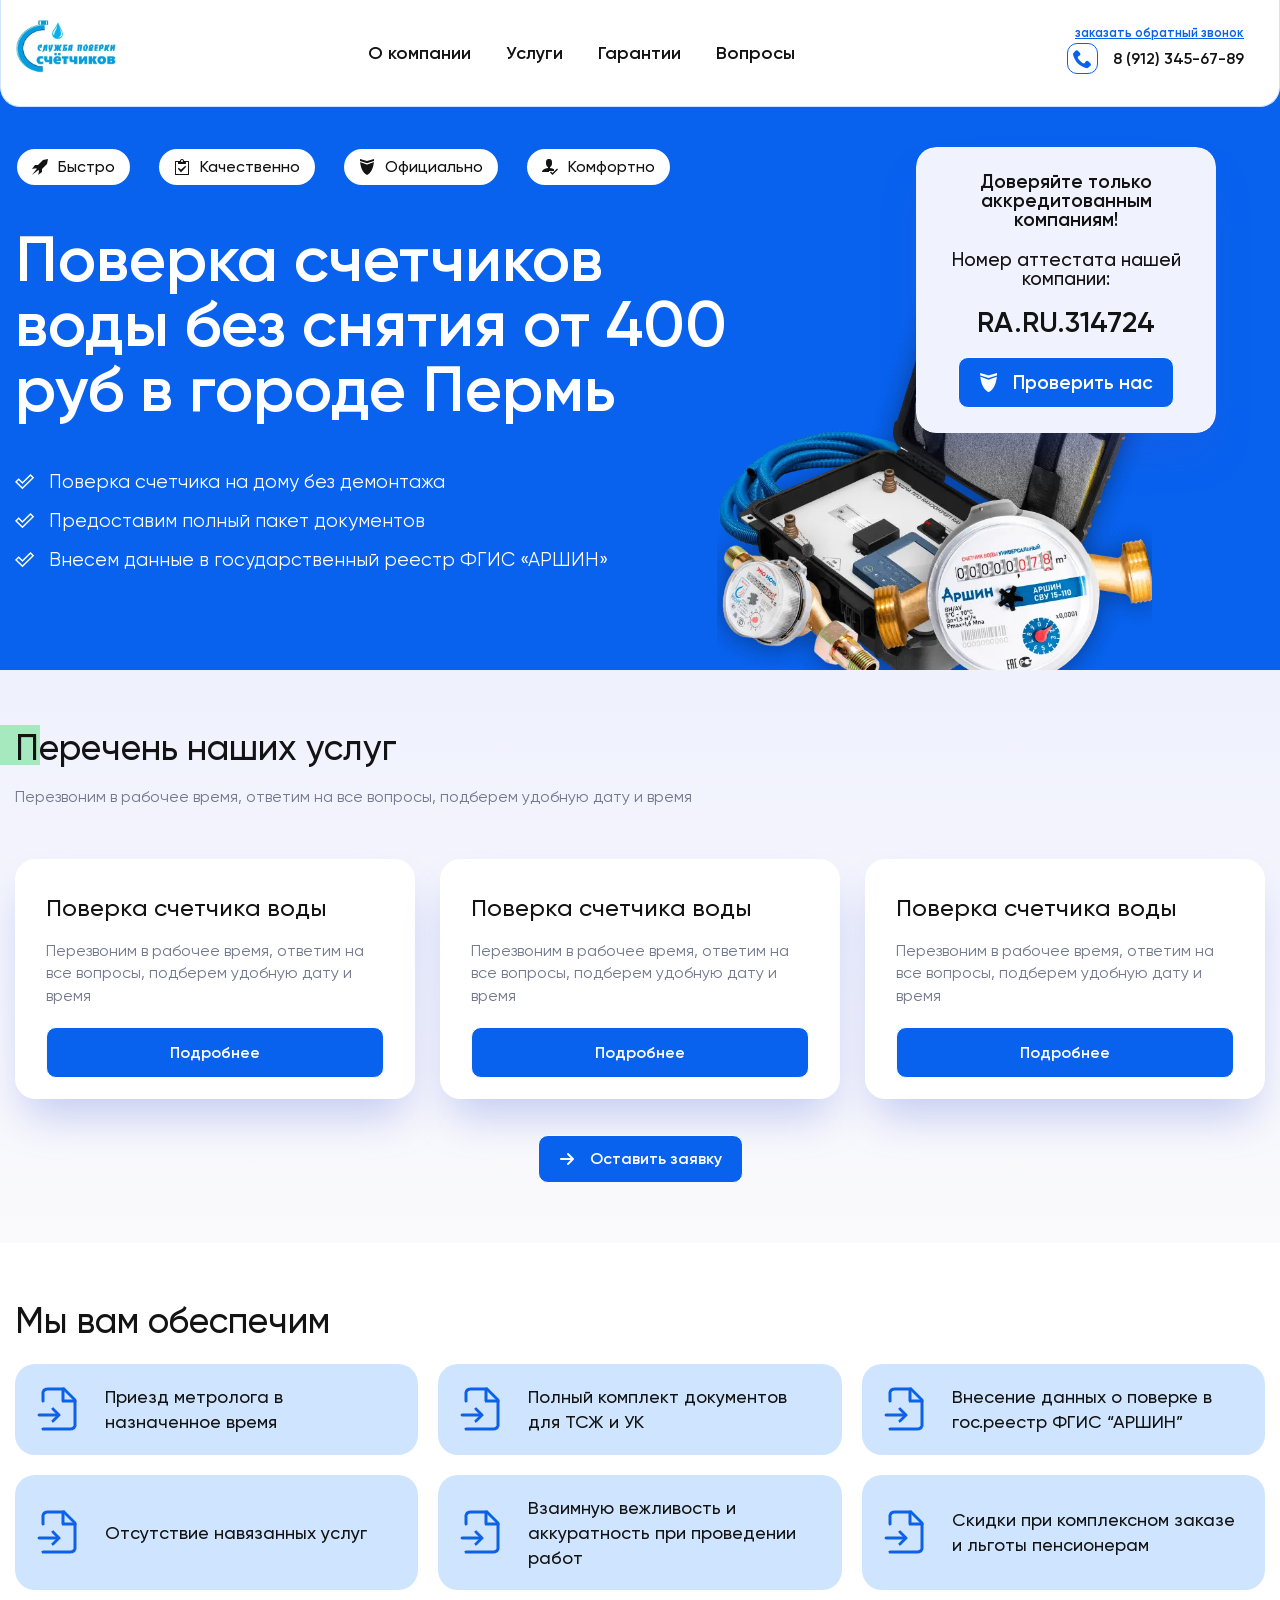
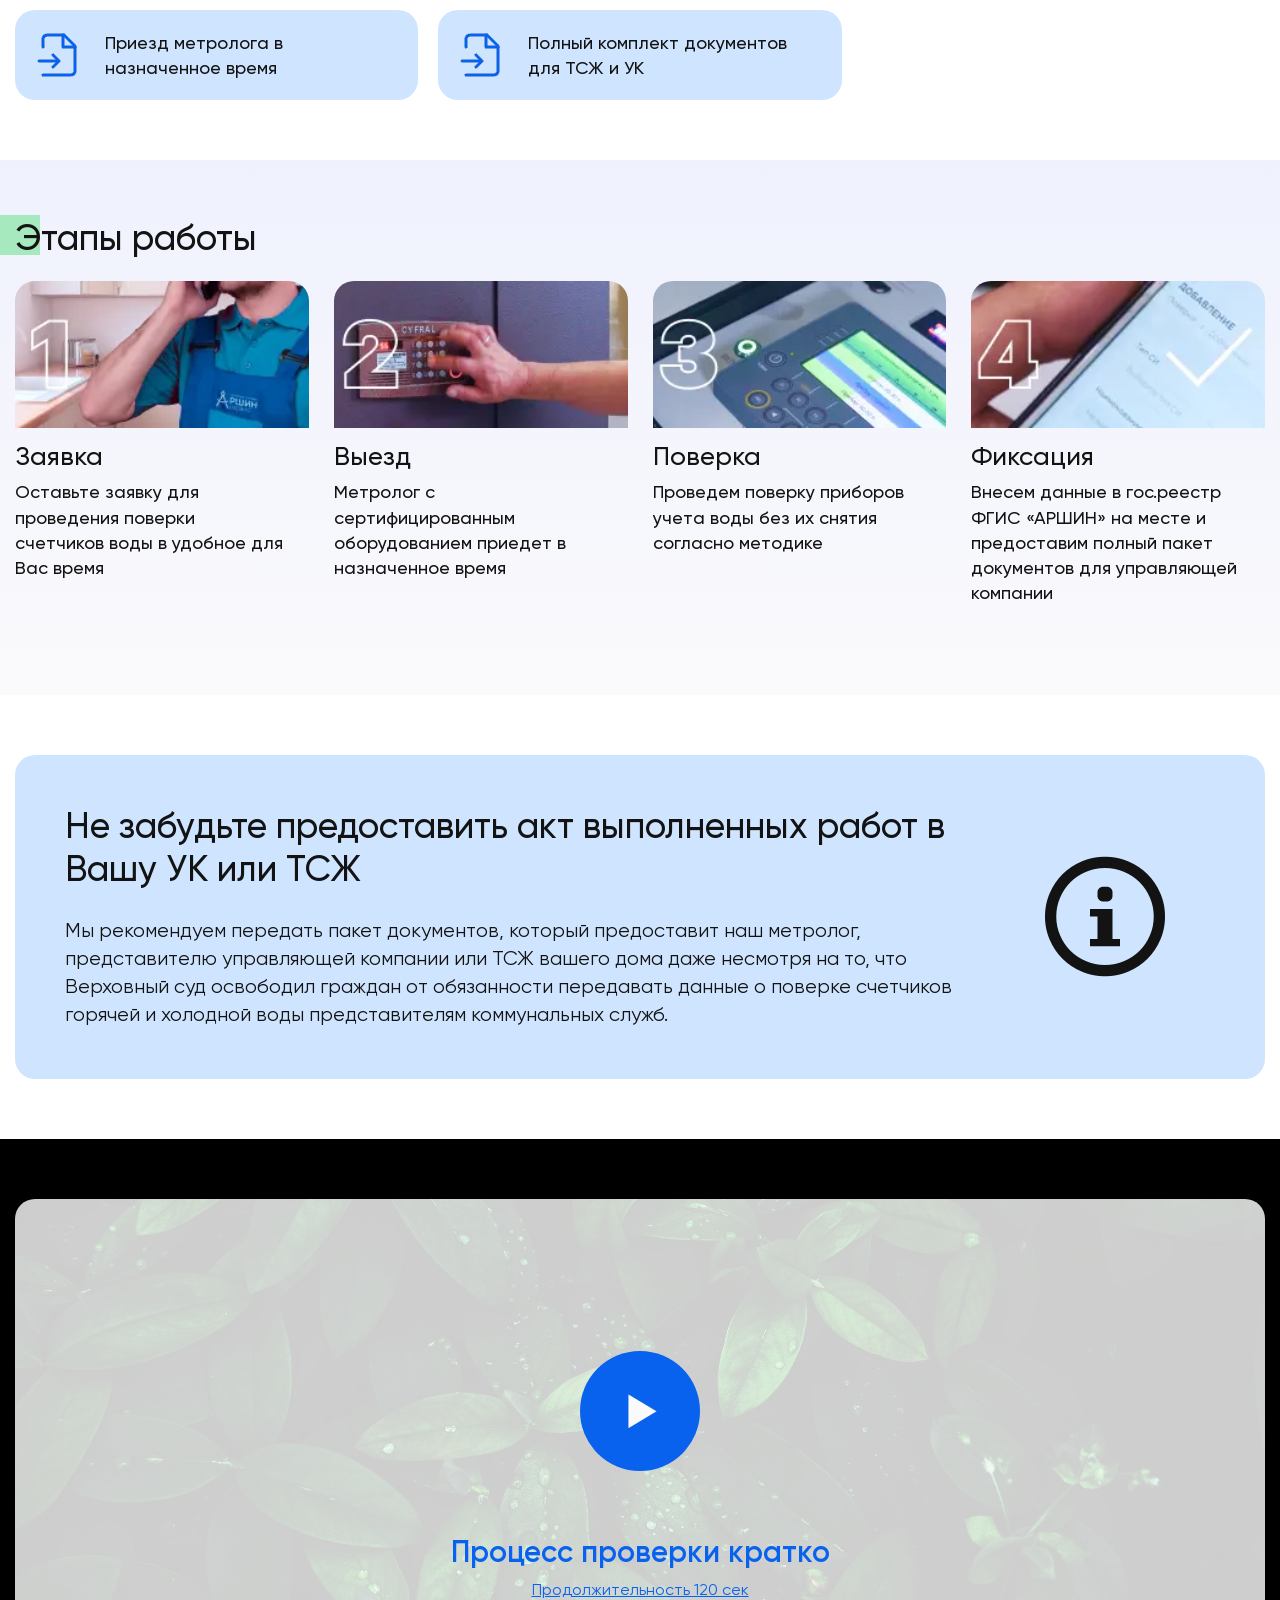
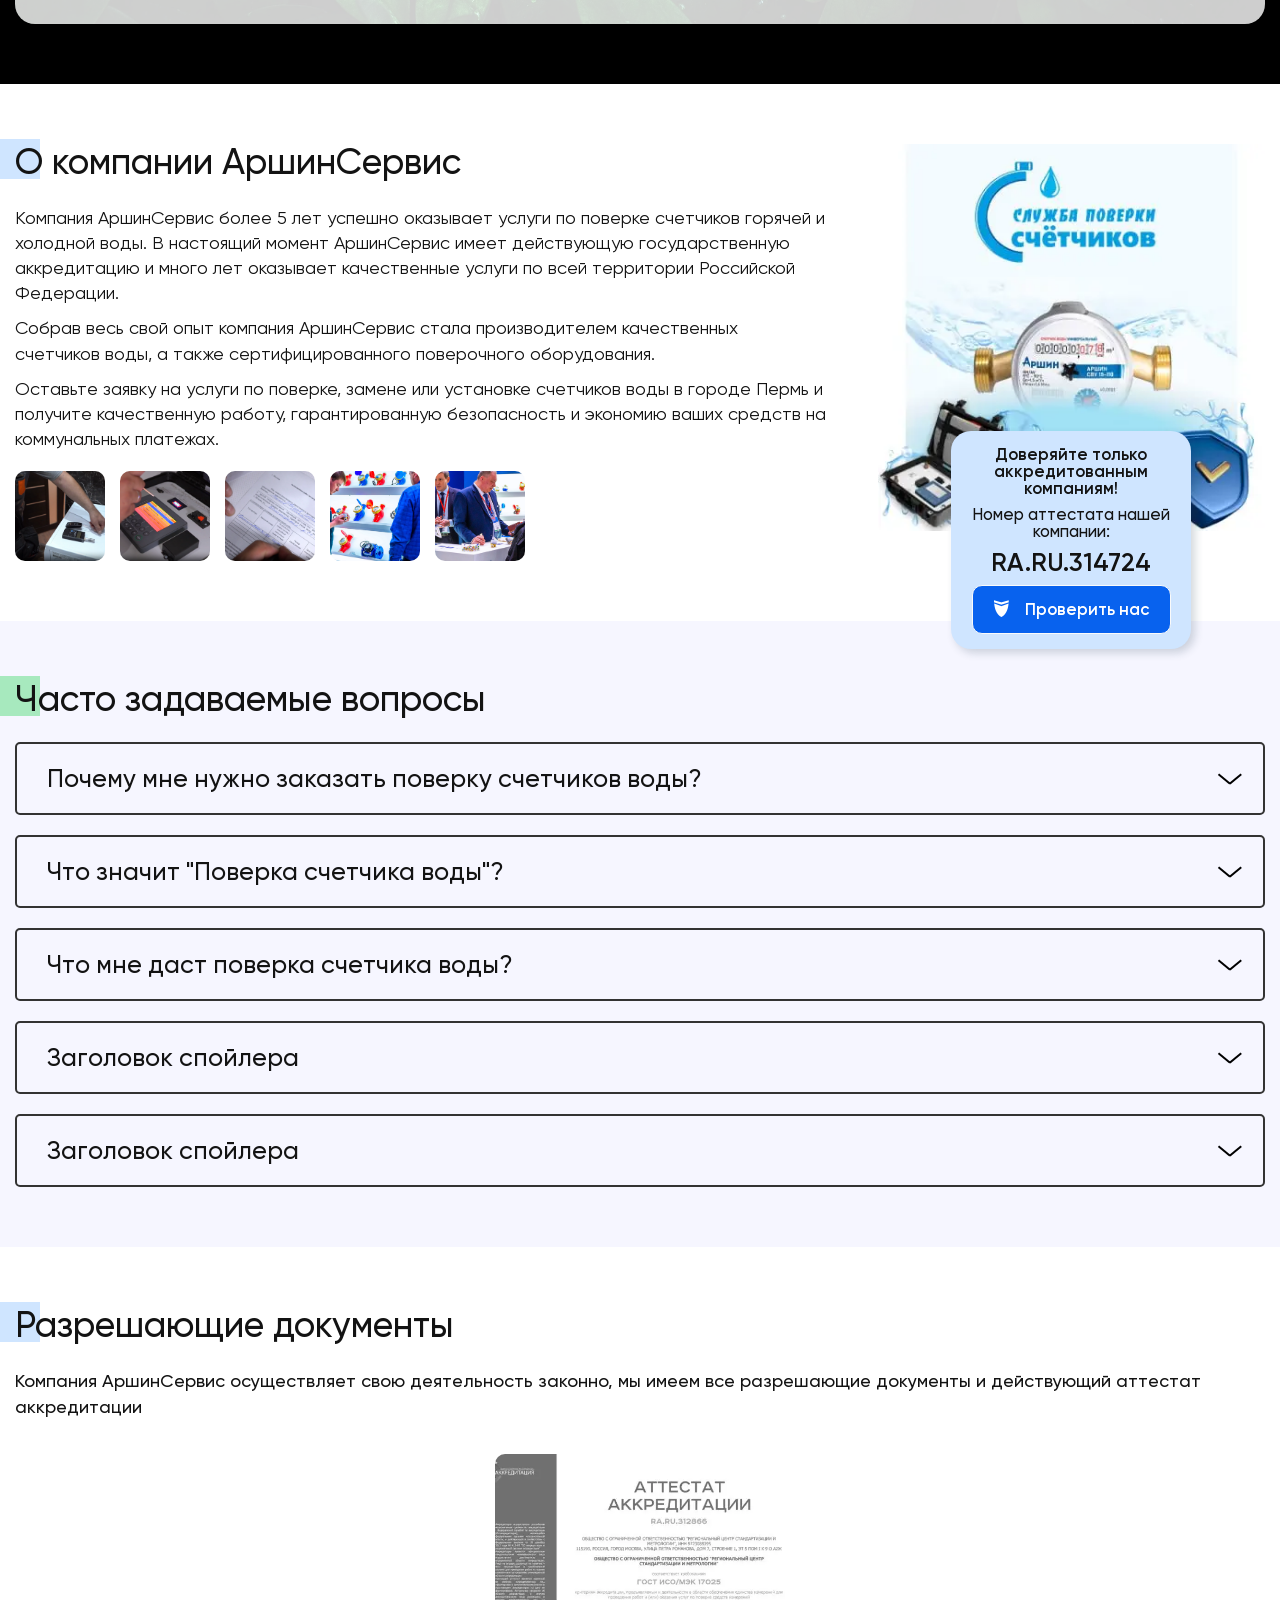
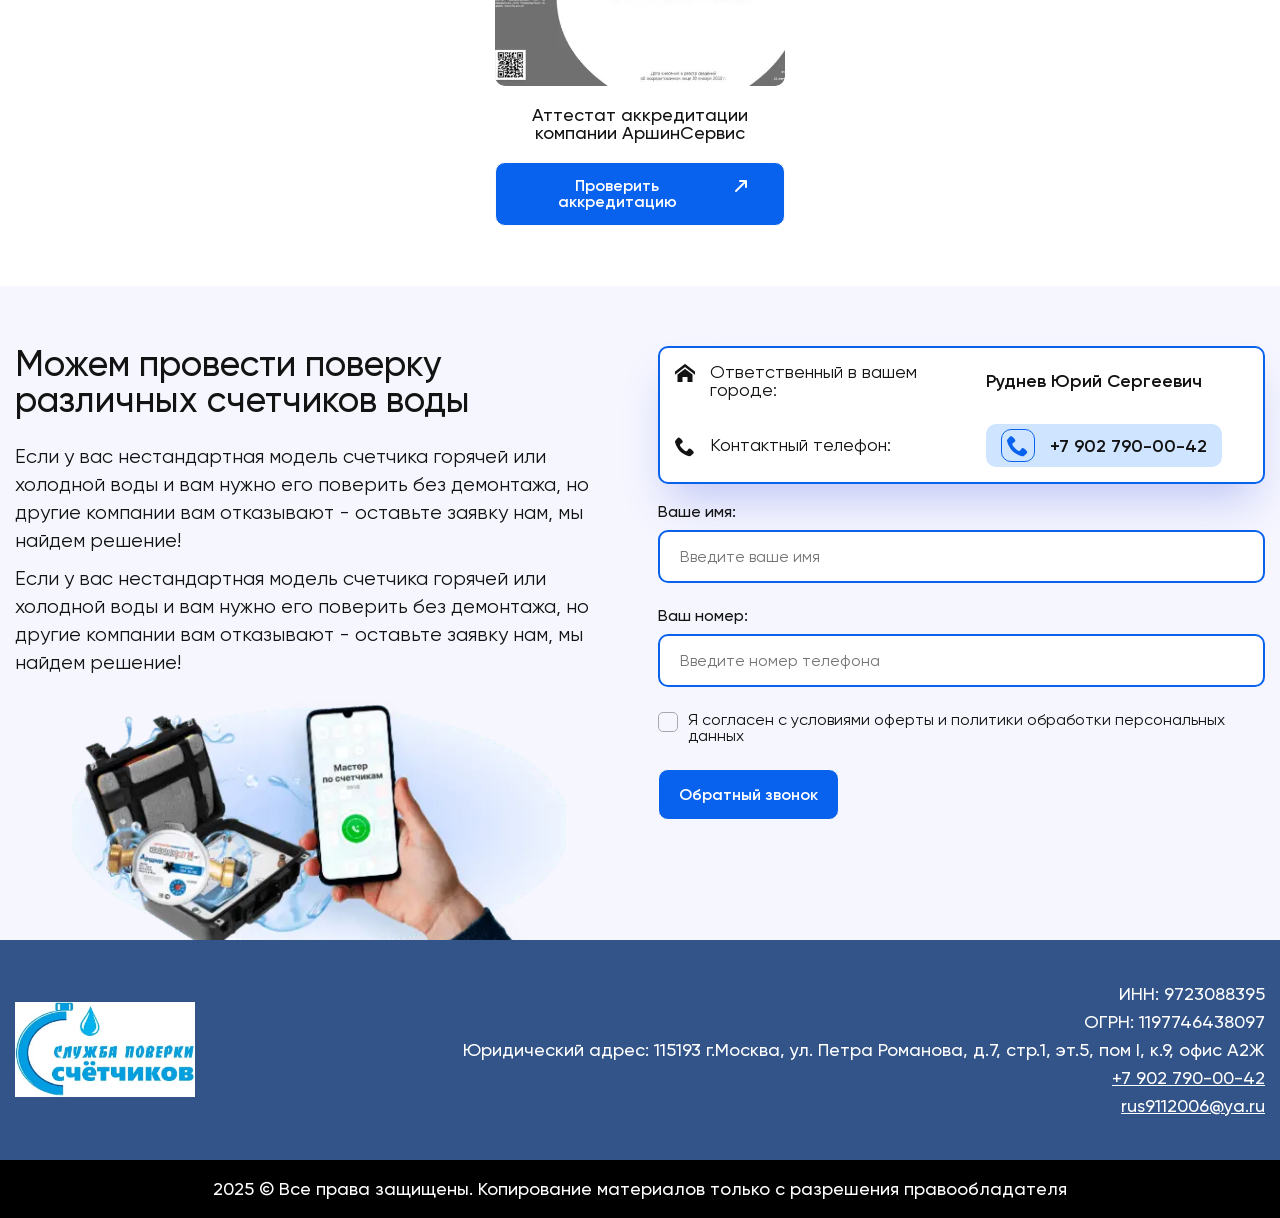
==== commit 7d2cd24e: "Updates" ====
--- a/home.html
+++ b/home.html
@@ -6,7 +6,7 @@
 	<meta charset="UTF-8">
 	<meta name="format-detection" content="telephone=no">
 	<!-- <style>body{opacity: 0;}</style> -->
-	<link rel="stylesheet" href="css/style.min.css?_v=20250408154949">
+	<link rel="stylesheet" href="css/style.min.css?_v=20250408185227">
 	<link rel="shortcut icon" href="favicon.ico">
 	<!-- <meta name="robots" content="noindex, nofollow"> -->
 	<meta name="viewport" content="width=device-width, initial-scale=1.0">
@@ -650,7 +650,7 @@
 			</div>
 		</div>
 	</div>
-	<script src="js/app.min.js?_v=20250408154949"></script>
+	<script src="js/app.min.js?_v=20250408185227"></script>
 </body>
 
 </html>
--- a/css/style.min.css
+++ b/css/style.min.css
@@ -1 +1 @@
-@charset "UTF-8";@font-face{font-family:Gilroy;font-display:swap;src:url(../fonts/Gilroy-Light.woff2) format("woff2"),url(../fonts/Gilroy-Light.woff) format("woff");font-weight:300;font-style:normal}@font-face{font-family:Gilroy;font-display:swap;src:url(../fonts/Gilroy-Medium.woff2) format("woff2"),url(../fonts/Gilroy-Medium.woff) format("woff");font-weight:500;font-style:normal}@font-face{font-family:Gilroy;font-display:swap;src:url(../fonts/Gilroy-SemiBold.woff2) format("woff2"),url(../fonts/Gilroy-SemiBold.woff) format("woff");font-weight:600;font-style:normal}@font-face{font-family:Gilroy;font-display:swap;src:url(../fonts/Gilroy-Regular.woff2) format("woff2"),url(../fonts/Gilroy-Regular.woff) format("woff");font-weight:400;font-style:normal}@font-face{font-family:icons;font-display:swap;src:url(../fonts/icons.woff2) format("woff2"),url(../fonts/icons.woff) format("woff");font-weight:400;font-style:normal}.item-services__link::after,.popup__close::before,[class*=_icon-]:before{font-family:icons;font-style:normal;font-weight:400;font-variant:normal;text-transform:none;line-height:1;-webkit-font-smoothing:antialiased;-moz-osx-font-smoothing:grayscale}[class*=_icon-]:before{display:block}._icon-home:before{content:"\e900"}._icon-office:before{content:"\e903"}._icon-pencil:before{content:"\e905"}._icon-droplet:before{content:"\e90b"}._icon-image:before{content:"\e90d"}._icon-headphones:before{content:"\e910"}._icon-file-play:before{content:"\e929"}._icon-folder-plus:before{content:"\e931"}._icon-price-tags:before{content:"\e936"}._icon-cart:before{content:"\e93a"}._icon-credit-card:before{content:"\e93f"}._icon-phone:before{content:"\e942"}._icon-phone-hang-up:before{content:"\e943"}._icon-pushpin:before{content:"\e946"}._icon-compass:before{content:"\e949"}._icon-clock:before{content:"\e94e"}._icon-calendar:before{content:"\e953"}._icon-printer:before{content:"\e954"}._icon-download:before{content:"\e960"}._icon-bubbles4:before{content:"\e970"}._icon-user-check:before{content:"\e975"}._icon-spinner2:before{content:"\e97b"}._icon-spinner6:before{content:"\e97f"}._icon-spinner8:before{content:"\e981"}._icon-spinner10:before{content:"\e983"}._icon-binoculars:before{content:"\e985"}._icon-search:before{content:"\e986"}._icon-zoom-in:before{content:"\e987"}._icon-zoom-out:before{content:"\e988"}._icon-lock:before{content:"\e98f"}._icon-unlocked:before{content:"\e990"}._icon-wrench:before{content:"\e991"}._icon-cog:before{content:"\e994"}._icon-cogs:before{content:"\e995"}._icon-hammer:before{content:"\e996"}._icon-stats-dots:before{content:"\e99b"}._icon-trophy:before{content:"\e99e"}._icon-leaf:before{content:"\e9a4"}._icon-rocket:before{content:"\e9a5"}._icon-hammer2:before{content:"\e9a8"}._icon-bin:before{content:"\e9ac"}._icon-briefcase:before{content:"\e9ae"}._icon-airplane:before{content:"\e9af"}._icon-truck:before{content:"\e9b0"}._icon-shield:before{content:"\e9b4"}._icon-power:before{content:"\e9b5"}._icon-clipboard:before{content:"\e9b8"}._icon-download2:before{content:"\e9c5"}._icon-earth:before{content:"\e9ca"}._icon-bookmarks:before{content:"\e9d3"}._icon-star-empty:before{content:"\e9d7"}._icon-info:before{content:"\ea0c"}._icon-cancel-circle:before{content:"\ea0d"}._icon-checkmark:before{content:"\ea10"}._icon-checkmark2:before{content:"\ea11"}._icon-play3:before{content:"\ea1c"}._icon-arrow-up-right2:before{content:"\ea3b"}._icon-arrow-right2:before{content:"\ea3c"}._icon-arrow-left2:before{content:"\ea40"}*{padding:0;margin:0;border:0}*,:after,:before{-webkit-box-sizing:border-box;box-sizing:border-box}body,html{height:100%;min-width:320px}body{color:#131313;line-height:1;font-family:Gilroy;font-size:1rem;-ms-text-size-adjust:100%;-moz-text-size-adjust:100%;-webkit-text-size-adjust:100%;-webkit-font-smoothing:antialiased;-moz-osx-font-smoothing:grayscale}button,input,textarea{font-family:Gilroy;font-size:inherit}button{cursor:pointer;color:inherit;background-color:inherit}a{color:inherit}a:link,a:visited{text-decoration:none}a:hover{text-decoration:none}ul li{list-style:none}img{vertical-align:top}h1,h2,h3,h4,h5,h6{font-weight:inherit;font-size:inherit}body{background-color:#fff}.lock body{overflow:hidden;-ms-touch-action:none;touch-action:none}.wrapper{min-height:100%;display:-webkit-box;display:-ms-flexbox;display:flex;-webkit-box-orient:vertical;-webkit-box-direction:normal;-ms-flex-direction:column;flex-direction:column;overflow:hidden}.wrapper>main{-webkit-box-flex:1;-ms-flex:1 1 auto;flex:1 1 auto}.wrapper>*{min-width:0}[class*=__container]{max-width:85.625rem;-webkit-box-sizing:content-box;box-sizing:content-box;margin:0 auto;padding:0 .9375rem}.form__row{width:100%}.form__row:not(:last-child){margin-bottom:1.5625rem}.form__label{display:block;font-weight:500}.form__label:not(:last-child){margin-bottom:.625rem}.button{display:-webkit-inline-box;display:-ms-inline-flexbox;display:inline-flex;padding:.9375rem 1.25rem;border:1px solid #fafafa;font-weight:700;background-color:#0862ee;border-radius:.625rem;color:#fff;-webkit-transition:all .2s ease;transition:all .2s ease}.button::before{margin-right:.9375rem}.button._fw{width:100%;-webkit-box-pack:center;-ms-flex-pack:center;justify-content:center}input[type=email],input[type=tel],input[type=text],textarea{-webkit-appearance:none;-moz-appearance:none;appearance:none}.input{width:100%;display:block;padding:.9375rem 1.25rem;border:1px solid #eee;border-radius:.625rem!important}textarea.input{resize:none;padding:0 0}.checkbox{position:relative}.checkbox:not(:last-child){margin-bottom:.3125em}.checkbox__input{position:absolute;width:0;height:0;opacity:0}.checkbox__input:focus+.checkbox__label:before{-webkit-box-shadow:0 0 5px #000;box-shadow:0 0 5px #000}.checkbox__input:checked+.checkbox__label:before{background:#0862ee}.checkbox__label{cursor:pointer;display:-webkit-inline-box;display:-ms-inline-flexbox;display:inline-flex;-webkit-box-align:center;-ms-flex-align:center;align-items:center;position:relative;gap:10px}.checkbox__label:before{content:"";-ms-flex-item-align:start;align-self:flex-start;-webkit-box-flex:0;-ms-flex:0 0 20px;flex:0 0 20px;width:20px;height:20px;border:1px solid #a7a9ac;border-radius:.3125rem}body::after{content:"";background-color:rgba(0,0,0,.5);position:fixed;width:100%;height:100%;top:0;left:0;opacity:0;-webkit-transition:opacity .8s ease 0s;transition:opacity .8s ease 0s;pointer-events:none;z-index:149}.popup-show body::after{opacity:1}.popup{position:fixed;top:0;left:0;bottom:0;right:0;padding:30px 10px;-webkit-transition:visibility .8s ease 0s;transition:visibility .8s ease 0s;visibility:hidden;pointer-events:none}.popup_show{z-index:150;visibility:visible;overflow:auto;pointer-events:auto}.popup_show .popup__content{visibility:visible;-webkit-transform:translateY(0);-ms-transform:translateY(0);transform:translateY(0);opacity:1}.popup__wrapper{display:-webkit-box;display:-ms-flexbox;display:flex;-webkit-box-orient:vertical;-webkit-box-direction:normal;-ms-flex-direction:column;flex-direction:column;-webkit-box-align:center;-ms-flex-align:center;align-items:center;min-height:100%;-webkit-box-flex:1;-ms-flex:1 1 auto;flex:1 1 auto;width:100%;display:flex;-webkit-box-pack:center;-ms-flex-pack:center;justify-content:center;align-items:center}.popup__content{visibility:hidden;-webkit-transform:translateY(100px);-ms-transform:translateY(100px);transform:translateY(100px);opacity:0;-webkit-transition:opacity .3s,-webkit-transform .3s ease 0s;transition:opacity .3s,-webkit-transform .3s ease 0s;transition:transform .3s ease 0s,opacity .3s;transition:transform .3s ease 0s,opacity .3s,-webkit-transform .3s ease 0s;background-color:#eee;padding:2.25rem;width:100%;max-width:37.5rem;border-radius:20px}.lock .popup__content{visibility:visible}.popup__close::before{font-size:1.875rem;content:"\ea0d";position:absolute;top:15px;right:15px}.popup__sub-title{font-size:1.125rem}.popup__sub-title:not(:last-child){margin-bottom:.9375rem}.spollers{display:-ms-grid;display:grid}.spollers__item:not(:last-child){margin-bottom:1.25rem}.spollers__title{width:100%;cursor:default;text-align:left;border:2px solid #333;padding:1.25rem 3.4375rem 1.25rem 1.875rem;border-radius:.3125rem;position:relative;font-size:1.25rem;font-weight:500;-webkit-transition:color .3s ease;transition:color .3s ease}._spoller-init .spollers__title{cursor:pointer}._spoller-init .spollers__title::after,._spoller-init .spollers__title::before{content:"";position:absolute;right:1.25rem;top:50%;background-color:#000;height:2px;width:15px;-webkit-transition:-webkit-transform .3s ease 0s;transition:-webkit-transform .3s ease 0s;transition:transform .3s ease 0s;transition:transform .3s ease 0s,-webkit-transform .3s ease 0s}._spoller-init .spollers__title::before{-webkit-transform:translate(-75%,-50%) rotate(40deg);-ms-transform:translate(-75%,-50%) rotate(40deg);transform:translate(-75%,-50%) rotate(40deg)}._spoller-init .spollers__title::after{-webkit-transform:translate(0,-50%) rotate(-40deg);-ms-transform:translate(0,-50%) rotate(-40deg);transform:translate(0,-50%) rotate(-40deg)}._spoller-init .spollers__title._spoller-active{border-color:#0862ee}._spoller-init .spollers__title._spoller-active::before{-webkit-transform:translateX(-75%) rotate(-40deg);-ms-transform:translateX(-75%) rotate(-40deg);transform:translateX(-75%) rotate(-40deg)}._spoller-init .spollers__title._spoller-active::after{-webkit-transform:rotate(40deg);-ms-transform:rotate(40deg);transform:rotate(40deg)}.spollers__body{padding:1.25rem 1.875rem;font-size:1.25rem}[class*=-ibg]{position:relative}[class*=-ibg] img{position:absolute;width:100%;height:100%;top:0;left:0;-o-object-fit:cover;object-fit:cover}[class*=-ibg_contain] img{-o-object-fit:contain;object-fit:contain}.video__wrapper{position:relative;overflow:hidden;height:0;padding-bottom:56.25%}.video__wrapper embed,.video__wrapper iframe,.video__wrapper object,.video__wrapper video{position:absolute;top:0;left:0;width:100%;height:100%}.fancybox__container{min-width:100%}p{line-height:1.4}p:not(:last-child){margin-bottom:.625rem}.phone-callback{color:#0862ee;font-size:.8em;text-align:right}.phone-callback:link{text-decoration:underline}.phone-link{display:-webkit-box;display:-ms-flexbox;display:flex;-webkit-box-align:center;-ms-flex-align:center;align-items:center;-webkit-column-gap:.9375rem;-moz-column-gap:.9375rem;column-gap:.9375rem;-webkit-transition:color .3s ease;transition:color .3s ease}.phone-link::before{border:1px solid #0862ee;padding:.3125rem;border-radius:.625rem;font-size:1.2em;color:#0862ee}.title{position:relative;z-index:1;font-size:2.25rem;font-weight:500}.title:not(:last-child){margin-bottom:1.5625rem}.decor{position:absolute;top:0;left:-.9375rem;width:3.75rem;height:3.75rem;z-index:-1}.decor_min{top:-.3125rem;width:2.5rem;height:2.5rem}.decor-blue{background-color:#cfe5ff}.decor-green{background-color:#a7e9be}.header{min-height:6.25rem;z-index:99}.header__body{display:-webkit-box;display:-ms-flexbox;display:flex;padding:1.25rem .9375rem;background-color:#fff;border:1px solid #cfe5ff;border-top:0}.header__main{display:-webkit-box;display:-ms-flexbox;display:flex;-webkit-box-align:center;-ms-flex-align:center;align-items:center}.header__logo{-webkit-box-flex:0;-ms-flex:0 0 7.5rem;flex:0 0 7.5rem}.header__logo img{max-width:100%}.header__menu{-webkit-box-flex:1;-ms-flex:1 1 32.5rem;flex:1 1 32.5rem}.header__phone{display:-webkit-box;display:-ms-flexbox;display:flex;-webkit-box-orient:vertical;-webkit-box-direction:normal;-ms-flex-direction:column;flex-direction:column;-webkit-box-flex:0;-ms-flex:0 0 auto;flex:0 0 auto;font-size:1.2em;padding:.1875rem .625rem;border-radius:.625rem;font-weight:700;line-height:.1;-webkit-transition:all .3s ease;transition:all .3s ease;gap:.625rem;text-align:center}.menu-open .menu{left:0}.menu__list{display:-webkit-box;display:-ms-flexbox;display:flex;-ms-flex-wrap:wrap;flex-wrap:wrap;-webkit-box-pack:center;-ms-flex-pack:center;justify-content:center;padding:0 .625rem}.menu__item{font-weight:700;font-size:1.25rem}.menu__item:not(:last-child){margin-right:1.5625rem}.menu__item:nth-child(2) .menu__link{-webkit-animation-delay:.1s;animation-delay:.1s}.menu__item:nth-child(3) .menu__link{-webkit-animation-delay:.2s;animation-delay:.2s}.menu__item:nth-child(4) .menu__link{-webkit-animation-delay:.3s;animation-delay:.3s}.menu__item:nth-child(5) .menu__link{-webkit-animation-delay:.4s;animation-delay:.4s}.menu__item:nth-child(6) .menu__link{-webkit-animation-delay:.5s;animation-delay:.5s}.menu__item:nth-child(7) .menu__link{-webkit-animation-delay:.6s;animation-delay:.6s}.menu__item:nth-child(8) .menu__link{-webkit-animation-delay:.7s;animation-delay:.7s}.menu__item:nth-child(9) .menu__link{-webkit-animation-delay:.8s;animation-delay:.8s}.menu__link{padding:.3125rem}.menu-open .menu__link{-webkit-animation:shadow2 1s 1 ease;animation:shadow2 1s 1 ease}@-webkit-keyframes shadow2{from{-webkit-transform:translateX(0);transform:translateX(0)}60%{-webkit-transform:translateX(20px);transform:translateX(20px)}to{-webkit-transform:translateX(0);transform:translateX(0)}}@keyframes shadow2{from{-webkit-transform:translateX(0);transform:translateX(0)}60%{-webkit-transform:translateX(20px);transform:translateX(20px)}to{-webkit-transform:translateX(0);transform:translateX(0)}}.ltnk-test{display:inline-block}.menu-open .ltnk-test{-webkit-animation:shadow2 1s 1 ease;animation:shadow2 1s 1 ease}._header-scroll .header__body{-webkit-box-shadow:0 0 8px 0 rgba(34,60,80,.2);box-shadow:0 0 8px 0 rgba(34,60,80,.2);position:fixed;top:0;left:50%;-webkit-transform:translateX(-50%);-ms-transform:translateX(-50%);transform:translateX(-50%);width:100%;z-index:99999;background-color:#fff;padding:1.25rem .9375rem;margin:0 auto;max-width:1370px}.icon-menu{display:none}.footer{padding:2.8125rem 0 0 0;background-color:#325488;color:#fff;font-size:1.125rem;font-weight:500}.footer__container{margin-bottom:2.8125rem}.footer__body{display:-webkit-box;display:-ms-flexbox;display:flex;gap:2.1875rem;-webkit-box-pack:justify;-ms-flex-pack:justify;justify-content:space-between}.footer__logo{-webkit-box-flex:0;-ms-flex:0 0 11.25rem;flex:0 0 11.25rem;-ms-flex-item-align:center;-ms-grid-row-align:center;align-self:center}.footer__logo img{max-width:100%}.footer__right{display:-webkit-box;display:-ms-flexbox;display:flex;-webkit-box-orient:vertical;-webkit-box-direction:normal;-ms-flex-direction:column;flex-direction:column;-webkit-box-align:end;-ms-flex-align:end;align-items:flex-end}.footer__item a:link{text-decoration:underline}.footer__item:not(:last-child){margin-bottom:.625rem}.footer__rights{padding:1.25rem;background-color:#000;text-align:center}.promo{padding:6.875rem 0 3.75rem 0;position:relative;background-color:#0862ee;color:#fff;margin-top:-3.125rem}.promo__image-ibg{position:absolute;bottom:0;right:10%;padding:17%}.promo__container{position:relative;display:-webkit-box;display:-ms-flexbox;display:flex;-webkit-box-orient:vertical;-webkit-box-direction:normal;-ms-flex-direction:column;flex-direction:column;z-index:2}.promo__content:not(:last-child){margin-bottom:2.5rem}.promo__title{font-weight:700}.promo__title:not(:last-child){margin-bottom:3.125rem}.promo__title .decor{background-color:#0862ee}.promo__items{display:-webkit-box;display:-ms-flexbox;display:flex;-webkit-box-orient:vertical;-webkit-box-direction:normal;-ms-flex-direction:column;flex-direction:column;row-gap:1.25rem;font-size:1.2em}.promo__item{display:-webkit-box;display:-ms-flexbox;display:flex;-webkit-column-gap:.9375rem;-moz-column-gap:.9375rem;column-gap:.9375rem}.promo__check{position:absolute;top:0;right:20%;width:300px;border-radius:1.25rem;overflow:hidden;-webkit-box-shadow:0 26px 44px -10px rgba(57,81,219,.27);box-shadow:0 26px 44px -10px rgba(57,81,219,.27)}.items-plus{display:-webkit-box;display:-ms-flexbox;display:flex;-ms-flex-wrap:wrap;flex-wrap:wrap;-webkit-column-gap:1.5625rem;-moz-column-gap:1.5625rem;column-gap:1.5625rem;row-gap:.9375rem}.items-plus:not(:last-child){margin-bottom:2.5rem}.items-plus__item{display:-webkit-box;display:-ms-flexbox;display:flex;border:2px solid #0862ee;background-color:#fff;color:#131313;border-radius:1.25rem;padding:.625rem .9375rem;font-weight:500}.items-plus__icon:not(:last-child){margin-right:.625rem}.check{display:inline-block}.check__body{padding:1.5625rem;border-radius:1.25rem;background-color:#f0f2fe;font-size:1.2em;display:-webkit-box;display:-ms-flexbox;display:flex;-webkit-box-orient:vertical;-webkit-box-direction:normal;-ms-flex-direction:column;flex-direction:column;gap:1.25rem;-webkit-box-align:center;-ms-flex-align:center;align-items:center;text-align:center;color:#131313}.check__title{font-weight:700}.check__sub-title{font-weight:500}.check__number{font-weight:700;font-size:1.5em}.services{padding:3.75rem 0;background:-webkit-gradient(linear,left top,left bottom,from(#eff1fd),to(#fafafc));background:linear-gradient(180deg,#eff1fd,#fafafc 100%)}.services__container{display:-ms-grid;display:grid;-ms-grid-columns:1fr 3fr;grid-template-columns:1fr 3fr;gap:2.25rem;-webkit-box-align:center;-ms-flex-align:center;align-items:center}.services__title:not(:last-child){margin-bottom:1.25rem}.services__sub-title{color:#72798c}.services__sub-title:not(:last-child){margin-bottom:.9375rem}.services__items{display:-ms-grid;display:grid;-ms-grid-columns:1fr 1fr 1fr;grid-template-columns:1fr 1fr 1fr;gap:1.5625rem}.services__item{-webkit-box-shadow:0 26px 44px -10px rgba(57,81,219,.27);box-shadow:0 26px 44px -10px rgba(57,81,219,.27)}.services__footer{-ms-grid-column-align:center;justify-self:center}.item-services{background-color:#fff;border:1px solid #fff;border-radius:1.25rem;display:-webkit-box;display:-ms-flexbox;display:flex;-webkit-box-orient:vertical;-webkit-box-direction:normal;-ms-flex-direction:column;flex-direction:column;padding:2.25rem 1.875rem 1.25rem 1.875rem;-webkit-box-pack:justify;-ms-flex-pack:justify;justify-content:space-between}.item-services .button{-webkit-box-pack:center;-ms-flex-pack:center;justify-content:center}.item-services__content>:not(:last-child){margin-bottom:1.25rem}.item-services__content:not(:last-child){margin-bottom:1.25rem}.item-services__title{font-size:1.5rem;font-weight:500}.item-services__sub-title{color:#72798c}.item-services__link{display:-webkit-box;display:-ms-flexbox;display:flex;-ms-flex-item-align:center;-ms-grid-row-align:center;align-self:center;-webkit-box-align:center;-ms-flex-align:center;align-items:center;padding:.3125rem;color:#0862ee}.item-services__link::after{content:"\ea3c";margin-left:.625rem;-webkit-transition:all .2s ease;transition:all .2s ease}.item-services__link:hover::after{margin-left:20px}.services-popup__photo{border-radius:.625rem;overflow:hidden}.services-popup__photo:not(:last-child){margin-bottom:1.5625rem}.services-popup__photo img{max-width:100%}.services-popup__title{font-size:1.25rem;font-weight:500}.services-popup__title:not(:last-child){margin-bottom:1.5625rem}.services-popup__text:not(:last-child){margin-bottom:1.5625rem}.guaranties{padding:3.75rem 0}.guaranties__title:not(:last-child){margin-bottom:1.5625rem}.guaranties__items{display:-ms-grid;display:grid;gap:1.25rem;-webkit-box-align:stretch;-ms-flex-align:stretch;align-items:stretch;-ms-grid-columns:(1fr)[3];grid-template-columns:repeat(3,1fr)}.guaranties__item{display:-webkit-box;display:-ms-flexbox;display:flex;border-radius:1.25rem;background-color:#cfe5ff;-webkit-box-align:center;-ms-flex-align:center;align-items:center;padding:1.25rem;gap:1.25rem;-webkit-transition:all .3s ease;transition:all .3s ease}.guaranties__icon{-webkit-box-flex:0;-ms-flex:0 0 3.125rem;flex:0 0 3.125rem;border-radius:1.25rem}.guaranties__icon img{max-width:100%}.guaranties__label{font-size:1.125rem;font-weight:500;line-height:1.4}.stage{padding:3.75rem 0;background:-webkit-gradient(linear,left top,left bottom,from(#eff1fd),to(#fafafc));background:linear-gradient(180deg,#eff1fd,#fafafc 100%)}.stage__title:not(:last-child){margin-bottom:1.5625rem}.stage__items{display:-webkit-box;display:-ms-flexbox;display:flex;-ms-flex-wrap:wrap;flex-wrap:wrap;margin:0 -.78125rem;row-gap:2.1875rem}.stage__item{width:25%;padding:0 .78125rem}.stage__body{border-radius:1.25rem;overflow:hidden}.stage__image-ibg{padding-bottom:50%;overflow:hidden}.stage__image-ibg:not(:last-child){margin-bottom:.9375rem}.stage__image-ibg img{-webkit-transition:all .3s ease;transition:all .3s ease;width:100%;max-width:100%;-o-object-fit:cover;object-fit:cover}.stage__main{padding:0 1.25rem 1.875rem 0}.stage__label{font-size:1.625rem;font-weight:500}.stage__label:not(:last-child){margin-bottom:.625rem}.stage__text{font-weight:500;font-size:1.125rem;line-height:1.4}.info{padding:3.75rem 0}.info__body{position:relative;padding:3.125rem;display:-webkit-box;display:-ms-flexbox;display:flex;-webkit-box-align:center;-ms-flex-align:center;align-items:center;background-color:#cfe5ff;border-radius:1.25rem}.info__title{line-height:1.2}.info__text{font-size:1.25rem}.info__icon{font-size:7.5rem;padding:3.125rem}.video{padding:3.75rem 0;background-color:#000}.video__wrapper{padding-bottom:34%;border-radius:1.25rem}.video__prewiew{display:-webkit-box;display:-ms-flexbox;display:flex;-webkit-box-align:center;-ms-flex-align:center;align-items:center;-webkit-box-pack:center;-ms-flex-pack:center;justify-content:center}.video__prewiew img{position:absolute;top:0;left:0;width:100%;height:100%;-o-object-fit:cover;object-fit:cover}.content-video{position:absolute;top:0;left:0;width:100%;height:100%;display:-webkit-box;display:-ms-flexbox;display:flex;-webkit-box-orient:vertical;-webkit-box-direction:normal;-ms-flex-direction:column;flex-direction:column;-webkit-box-pack:end;-ms-flex-pack:end;justify-content:flex-end;color:#0862ee;background-color:rgba(255,255,255,.795)}.content-video__play{position:absolute;top:50%;left:50%;-webkit-transform:translate(-50%,-50%);-ms-transform:translate(-50%,-50%);transform:translate(-50%,-50%);-ms-flex-item-align:center;-ms-grid-row-align:center;align-self:center;color:#000;font-size:2.8125rem;border-radius:50%;background-color:#0862ee;padding:3%;z-index:2}.content-video__play::before{color:#fafafa;z-index:99;-webkit-transform:translateX(.125rem);-ms-transform:translateX(.125rem);transform:translateX(.125rem)}.content-video__play::after{content:"";border-radius:50%;border:3px solid #0862ee;position:absolute;z-index:-1;top:50%;left:50%;-webkit-transform:translate(-50%,-50%);-ms-transform:translate(-50%,-50%);transform:translate(-50%,-50%);-webkit-animation:ring 2s infinite;animation:ring 2s infinite}.content-video__text{padding:1.5625rem}.content-video__title{font-size:1.875rem;font-weight:700}.content-video__title:not(:last-child){margin-bottom:.625rem}.content-video__info{text-decoration:underline}.about-us{background-color:#fff;padding:3.75rem 0}.about-us__container{display:-webkit-box;display:-ms-flexbox;display:flex;gap:3.125rem}.about-us__main{-webkit-box-flex:1;-ms-flex:1 0 65%;flex:1 0 65%}.about-us__text{font-size:1.125rem}.about-us__text:not(:last-child){margin-bottom:1.25rem}.about-us__items{display:-webkit-box;display:-ms-flexbox;display:flex;gap:.9375rem}.about-us__image-ibg{width:5.625rem;height:5.625rem;border-radius:.625rem;overflow:hidden}.about-us__banner{width:35%;position:relative}.about-us__banner img{max-width:100%;-o-object-fit:contain;object-fit:contain}.about-us__check{position:absolute;bottom:-21%;left:50%;-webkit-transform:translateX(-50%);-ms-transform:translateX(-50%);transform:translateX(-50%);width:240px;font-size:.875rem}.about-us__check .check__body{background-color:#cfe5ff;padding:.9375rem .625rem;gap:.625rem;-webkit-box-shadow:4px 4px 8px 0 rgba(34,60,80,.2);box-shadow:4px 4px 8px 0 rgba(34,60,80,.2)}.faq{padding:3.75rem 0;background-color:#f6f6ff}.documents{padding:3.75rem 0}.documents__sub-title{font-size:1.125rem;font-weight:500}.documents__sub-title:not(:last-child){margin-bottom:2.1875rem}.documents__items{display:-webkit-box;display:-ms-flexbox;display:flex;-ms-flex-wrap:wrap;flex-wrap:wrap;margin:0 -.9375rem;-webkit-box-pack:center;-ms-flex-pack:center;justify-content:center;row-gap:2.1875rem}.item-document{width:25%;padding:0 .9375rem;text-align:center}.item-document__image-ibg{padding-bottom:80%;overflow:hidden;border-radius:.625rem}.item-document__image-ibg img{-webkit-transition:-webkit-transform .3s ease;transition:-webkit-transform .3s ease;transition:transform .3s ease;transition:transform .3s ease,-webkit-transform .3s ease}.item-document__image-ibg:not(:last-child){margin-bottom:1.25rem}.item-document__title{font-size:1.375rem;font-weight:500}.item-document__title:not(:last-child){margin-bottom:1.25rem}.item-document__link{display:-webkit-inline-box;display:-ms-inline-flexbox;display:inline-flex;-webkit-box-orient:horizontal;-webkit-box-direction:reverse;-ms-flex-direction:row-reverse;flex-direction:row-reverse;-webkit-box-pack:end;-ms-flex-pack:end;justify-content:flex-end;gap:.9375rem}.item-document__link:not(:last-child){margin-bottom:1.25rem}.callback{padding:3.75rem 0;background-color:#f6f6ff}.callback__container{display:-ms-grid;display:grid;-ms-grid-columns:1fr 1fr;grid-template-columns:1fr 1fr;gap:2.1875rem}.callback__text{font-size:1.25rem}.callback__text:not(:last-child){margin-bottom:1.25rem}.callback__image-ibg{padding-bottom:40%}.callback__form input{border:2px solid #0862ee}.contacts-items{border-radius:.625rem;border:2px solid #0862ee;padding:1.5625rem;font-size:1.125rem;background-color:#fff;-webkit-box-shadow:0 26px 44px -10px rgba(57,81,219,.27);box-shadow:0 26px 44px -10px rgba(57,81,219,.27)}.contacts-items:not(:last-child){margin-bottom:1.25rem}.contacts-items__item{display:-webkit-box;display:-ms-flexbox;display:flex;gap:1.5625rem;-webkit-box-align:center;-ms-flex-align:center;align-items:center}.contacts-items__item:not(:last-child){margin-bottom:1.5625rem}.contacts-items__item .phone-link{background-color:#cfe5ff;padding:.3125rem .9375rem;border-radius:.625rem}.contacts-items__label{-webkit-box-flex:0;-ms-flex:0 1 50%;flex:0 1 50%;display:-webkit-box;display:-ms-flexbox;display:flex;gap:.9375rem}.contacts-items__label::before{font-size:1.25rem}.contacts-items__value{font-weight:900}.form-callback a{color:#0862ee}.form-callback a:link{text-decoration:underline}.form-callback a:hover{text-decoration:none}.form-callback__checkbox:not(:last-child){margin-bottom:1.5625rem}@-webkit-keyframes ring{0%{width:0;height:0;opacity:1}100%{width:17.5rem;height:17.5rem;opacity:0}}@keyframes ring{0%{width:0;height:0;opacity:1}100%{width:17.5rem;height:17.5rem;opacity:0}}.swiper{overflow:hidden}.swiper-wrapper{width:100%;height:100%;-webkit-box-sizing:content-box;box-sizing:content-box;display:-webkit-box;display:-ms-flexbox;display:flex;position:relative}.swiper-vertical .swiper-wrapper{-webkit-box-orient:vertical;-webkit-box-direction:normal;-ms-flex-direction:column;flex-direction:column}.swiper-autoheight .swiper-wrapper{-webkit-box-align:start;-ms-flex-align:start;align-items:flex-start}.swiper-initialized .swiper-slide{-ms-flex-negative:0;flex-shrink:0}.swiper-android .swiper-slide,.swiper-android .swiper-wrapper{-webkit-transform:translate3d(0,0,0);transform:translate3d(0,0,0)}.swiper-button-lock{display:none!important}:root{--f-spinner-width:36px;--f-spinner-height:36px;--f-spinner-color-1:rgba(0, 0, 0, 0.1);--f-spinner-color-2:rgba(17, 24, 28, 0.8);--f-spinner-stroke:2.75}.f-spinner{margin:auto;padding:0;width:var(--f-spinner-width);height:var(--f-spinner-height)}.f-spinner svg{width:100%;height:100%;vertical-align:top;-webkit-animation:f-spinner-rotate 2s linear infinite;animation:f-spinner-rotate 2s linear infinite}.f-spinner svg *{stroke-width:var(--f-spinner-stroke);fill:none}.f-spinner svg :first-child{stroke:var(--f-spinner-color-1)}.f-spinner svg :last-child{stroke:var(--f-spinner-color-2);-webkit-animation:f-spinner-dash 2s ease-in-out infinite;animation:f-spinner-dash 2s ease-in-out infinite}@-webkit-keyframes f-spinner-rotate{100%{-webkit-transform:rotate(360deg);transform:rotate(360deg)}}@keyframes f-spinner-rotate{100%{-webkit-transform:rotate(360deg);transform:rotate(360deg)}}@-webkit-keyframes f-spinner-dash{0%{stroke-dasharray:1,150;stroke-dashoffset:0}50%{stroke-dasharray:90,150;stroke-dashoffset:-35}100%{stroke-dasharray:90,150;stroke-dashoffset:-124}}@keyframes f-spinner-dash{0%{stroke-dasharray:1,150;stroke-dashoffset:0}50%{stroke-dasharray:90,150;stroke-dashoffset:-35}100%{stroke-dasharray:90,150;stroke-dashoffset:-124}}.f-throwOutUp{-webkit-animation:var(--f-throw-out-duration,.175s) ease-out both f-throwOutUp;animation:var(--f-throw-out-duration,.175s) ease-out both f-throwOutUp}.f-throwOutDown{-webkit-animation:var(--f-throw-out-duration,.175s) ease-out both f-throwOutDown;animation:var(--f-throw-out-duration,.175s) ease-out both f-throwOutDown}@-webkit-keyframes f-throwOutUp{to{-webkit-transform:translate3d(0,calc(var(--f-throw-out-distance,150px) * -1),0);transform:translate3d(0,calc(var(--f-throw-out-distance,150px) * -1),0);opacity:0}}@keyframes f-throwOutUp{to{-webkit-transform:translate3d(0,calc(var(--f-throw-out-distance,150px) * -1),0);transform:translate3d(0,calc(var(--f-throw-out-distance,150px) * -1),0);opacity:0}}@-webkit-keyframes f-throwOutDown{to{-webkit-transform:translate3d(0,var(--f-throw-out-distance,150px),0);transform:translate3d(0,var(--f-throw-out-distance,150px),0);opacity:0}}@keyframes f-throwOutDown{to{-webkit-transform:translate3d(0,var(--f-throw-out-distance,150px),0);transform:translate3d(0,var(--f-throw-out-distance,150px),0);opacity:0}}.f-zoomInUp{-webkit-animation:var(--f-transition-duration,.2s) ease .1s both f-zoomInUp;animation:var(--f-transition-duration,.2s) ease .1s both f-zoomInUp}.f-zoomOutDown{-webkit-animation:var(--f-transition-duration,.2s) ease both f-zoomOutDown;animation:var(--f-transition-duration,.2s) ease both f-zoomOutDown}@-webkit-keyframes f-zoomInUp{from{-webkit-transform:scale(.975) translate3d(0,16px,0);transform:scale(.975) translate3d(0,16px,0);opacity:0}to{-webkit-transform:scale(1) translate3d(0,0,0);transform:scale(1) translate3d(0,0,0);opacity:1}}@keyframes f-zoomInUp{from{-webkit-transform:scale(.975) translate3d(0,16px,0);transform:scale(.975) translate3d(0,16px,0);opacity:0}to{-webkit-transform:scale(1) translate3d(0,0,0);transform:scale(1) translate3d(0,0,0);opacity:1}}@-webkit-keyframes f-zoomOutDown{to{-webkit-transform:scale(.975) translate3d(0,16px,0);transform:scale(.975) translate3d(0,16px,0);opacity:0}}@keyframes f-zoomOutDown{to{-webkit-transform:scale(.975) translate3d(0,16px,0);transform:scale(.975) translate3d(0,16px,0);opacity:0}}.f-fadeIn{-webkit-animation:var(--f-transition-duration,.2s) var(--f-transition-easing,ease) var(--f-transition-delay,0s) both f-fadeIn;animation:var(--f-transition-duration,.2s) var(--f-transition-easing,ease) var(--f-transition-delay,0s) both f-fadeIn;z-index:2}.f-fadeOut{-webkit-animation:var(--f-transition-duration,.2s) var(--f-transition-easing,ease) var(--f-transition-delay,0s) both f-fadeOut;animation:var(--f-transition-duration,.2s) var(--f-transition-easing,ease) var(--f-transition-delay,0s) both f-fadeOut;z-index:1}@-webkit-keyframes f-fadeIn{0%{opacity:0}100%{opacity:1}}@keyframes f-fadeIn{0%{opacity:0}100%{opacity:1}}@-webkit-keyframes f-fadeOut{100%{opacity:0}}@keyframes f-fadeOut{100%{opacity:0}}.f-fadeFastIn{-webkit-animation:var(--f-transition-duration,.2s) ease-out both f-fadeFastIn;animation:var(--f-transition-duration,.2s) ease-out both f-fadeFastIn;z-index:2}.f-fadeFastOut{-webkit-animation:var(--f-transition-duration,.1s) ease-out both f-fadeFastOut;animation:var(--f-transition-duration,.1s) ease-out both f-fadeFastOut;z-index:2}@-webkit-keyframes f-fadeFastIn{0%{opacity:.75}100%{opacity:1}}@keyframes f-fadeFastIn{0%{opacity:.75}100%{opacity:1}}@-webkit-keyframes f-fadeFastOut{100%{opacity:0}}@keyframes f-fadeFastOut{100%{opacity:0}}.f-fadeSlowIn{-webkit-animation:var(--f-transition-duration,.5s) ease both f-fadeSlowIn;animation:var(--f-transition-duration,.5s) ease both f-fadeSlowIn;z-index:2}.f-fadeSlowOut{-webkit-animation:var(--f-transition-duration,.5s) ease both f-fadeSlowOut;animation:var(--f-transition-duration,.5s) ease both f-fadeSlowOut;z-index:1}@-webkit-keyframes f-fadeSlowIn{0%{opacity:0}100%{opacity:1}}@keyframes f-fadeSlowIn{0%{opacity:0}100%{opacity:1}}@-webkit-keyframes f-fadeSlowOut{100%{opacity:0}}@keyframes f-fadeSlowOut{100%{opacity:0}}.f-crossfadeIn{-webkit-animation:var(--f-transition-duration,.2s) ease-out both f-crossfadeIn;animation:var(--f-transition-duration,.2s) ease-out both f-crossfadeIn;z-index:2}.f-crossfadeOut{-webkit-animation:calc(var(--f-transition-duration,.2s) * .5) linear .1s both f-crossfadeOut;animation:calc(var(--f-transition-duration,.2s) * .5) linear .1s both f-crossfadeOut;z-index:1}@-webkit-keyframes f-crossfadeIn{0%{opacity:0}100%{opacity:1}}@keyframes f-crossfadeIn{0%{opacity:0}100%{opacity:1}}@-webkit-keyframes f-crossfadeOut{100%{opacity:0}}@keyframes f-crossfadeOut{100%{opacity:0}}.f-slideIn.from-next{-webkit-animation:var(--f-transition-duration,.85s) cubic-bezier(.16,1,.3,1) f-slideInNext;animation:var(--f-transition-duration,.85s) cubic-bezier(.16,1,.3,1) f-slideInNext}.f-slideIn.from-prev{-webkit-animation:var(--f-transition-duration,.85s) cubic-bezier(.16,1,.3,1) f-slideInPrev;animation:var(--f-transition-duration,.85s) cubic-bezier(.16,1,.3,1) f-slideInPrev}.f-slideOut.to-next{-webkit-animation:var(--f-transition-duration,.85s) cubic-bezier(.16,1,.3,1) f-slideOutNext;animation:var(--f-transition-duration,.85s) cubic-bezier(.16,1,.3,1) f-slideOutNext}.f-slideOut.to-prev{-webkit-animation:var(--f-transition-duration,.85s) cubic-bezier(.16,1,.3,1) f-slideOutPrev;animation:var(--f-transition-duration,.85s) cubic-bezier(.16,1,.3,1) f-slideOutPrev}@-webkit-keyframes f-slideInPrev{0%{-webkit-transform:translateX(100%);transform:translateX(100%)}100%{-webkit-transform:translate3d(0,0,0);transform:translate3d(0,0,0)}}@keyframes f-slideInPrev{0%{-webkit-transform:translateX(100%);transform:translateX(100%)}100%{-webkit-transform:translate3d(0,0,0);transform:translate3d(0,0,0)}}@-webkit-keyframes f-slideInNext{0%{-webkit-transform:translateX(-100%);transform:translateX(-100%)}100%{-webkit-transform:translate3d(0,0,0);transform:translate3d(0,0,0)}}@keyframes f-slideInNext{0%{-webkit-transform:translateX(-100%);transform:translateX(-100%)}100%{-webkit-transform:translate3d(0,0,0);transform:translate3d(0,0,0)}}@-webkit-keyframes f-slideOutNext{100%{-webkit-transform:translateX(-100%);transform:translateX(-100%)}}@keyframes f-slideOutNext{100%{-webkit-transform:translateX(-100%);transform:translateX(-100%)}}@-webkit-keyframes f-slideOutPrev{100%{-webkit-transform:translateX(100%);transform:translateX(100%)}}@keyframes f-slideOutPrev{100%{-webkit-transform:translateX(100%);transform:translateX(100%)}}.f-classicIn.from-next{-webkit-animation:var(--f-transition-duration,.85s) cubic-bezier(.16,1,.3,1) f-classicInNext;animation:var(--f-transition-duration,.85s) cubic-bezier(.16,1,.3,1) f-classicInNext;z-index:2}.f-classicIn.from-prev{-webkit-animation:var(--f-transition-duration,.85s) cubic-bezier(.16,1,.3,1) f-classicInPrev;animation:var(--f-transition-duration,.85s) cubic-bezier(.16,1,.3,1) f-classicInPrev;z-index:2}.f-classicOut.to-next{-webkit-animation:var(--f-transition-duration,.85s) cubic-bezier(.16,1,.3,1) f-classicOutNext;animation:var(--f-transition-duration,.85s) cubic-bezier(.16,1,.3,1) f-classicOutNext;z-index:1}.f-classicOut.to-prev{-webkit-animation:var(--f-transition-duration,.85s) cubic-bezier(.16,1,.3,1) f-classicOutPrev;animation:var(--f-transition-duration,.85s) cubic-bezier(.16,1,.3,1) f-classicOutPrev;z-index:1}@-webkit-keyframes f-classicInNext{0%{-webkit-transform:translateX(-75px);transform:translateX(-75px);opacity:0}100%{-webkit-transform:translate3d(0,0,0);transform:translate3d(0,0,0);opacity:1}}@keyframes f-classicInNext{0%{-webkit-transform:translateX(-75px);transform:translateX(-75px);opacity:0}100%{-webkit-transform:translate3d(0,0,0);transform:translate3d(0,0,0);opacity:1}}@-webkit-keyframes f-classicInPrev{0%{-webkit-transform:translateX(75px);transform:translateX(75px);opacity:0}100%{-webkit-transform:translate3d(0,0,0);transform:translate3d(0,0,0);opacity:1}}@keyframes f-classicInPrev{0%{-webkit-transform:translateX(75px);transform:translateX(75px);opacity:0}100%{-webkit-transform:translate3d(0,0,0);transform:translate3d(0,0,0);opacity:1}}@-webkit-keyframes f-classicOutNext{100%{-webkit-transform:translateX(-75px);transform:translateX(-75px);opacity:0}}@keyframes f-classicOutNext{100%{-webkit-transform:translateX(-75px);transform:translateX(-75px);opacity:0}}@-webkit-keyframes f-classicOutPrev{100%{-webkit-transform:translateX(75px);transform:translateX(75px);opacity:0}}@keyframes f-classicOutPrev{100%{-webkit-transform:translateX(75px);transform:translateX(75px);opacity:0}}:root{--f-button-width:40px;--f-button-height:40px;--f-button-border:0;--f-button-border-radius:0;--f-button-color:#374151;--f-button-bg:#f8f8f8;--f-button-hover-bg:#e0e0e0;--f-button-active-bg:#d0d0d0;--f-button-shadow:none;--f-button-transition:all 0.15s ease;--f-button-transform:none;--f-button-svg-width:20px;--f-button-svg-height:20px;--f-button-svg-stroke-width:1.5;--f-button-svg-fill:none;--f-button-svg-filter:none;--f-button-svg-disabled-opacity:0.65}.f-button{display:-webkit-box;display:-ms-flexbox;display:flex;-webkit-box-pack:center;-ms-flex-pack:center;justify-content:center;-webkit-box-align:center;-ms-flex-align:center;align-items:center;-webkit-box-sizing:content-box;box-sizing:content-box;position:relative;margin:0;padding:0;width:var(--f-button-width);height:var(--f-button-height);border:var(--f-button-border);border-radius:var(--f-button-border-radius);color:var(--f-button-color);background:var(--f-button-bg);-webkit-box-shadow:var(--f-button-shadow);box-shadow:var(--f-button-shadow);pointer-events:all;cursor:pointer;-webkit-transition:var(--f-button-transition);transition:var(--f-button-transition)}.f-button:active:not([disabled]){background-color:var(--f-button-active-bg)}.f-button:focus:not(:focus-visible){outline:0}.f-button:focus-visible{outline:0;-webkit-box-shadow:inset 0 0 0 var(--f-button-outline,2px) var(--f-button-outline-color,var(--f-button-color));box-shadow:inset 0 0 0 var(--f-button-outline,2px) var(--f-button-outline-color,var(--f-button-color))}.f-button svg{width:var(--f-button-svg-width);height:var(--f-button-svg-height);fill:var(--f-button-svg-fill);stroke:currentColor;stroke-width:var(--f-button-svg-stroke-width);stroke-linecap:round;stroke-linejoin:round;-webkit-transition:opacity .15s ease;transition:opacity .15s ease;-webkit-transform:var(--f-button-transform);-ms-transform:var(--f-button-transform);transform:var(--f-button-transform);-webkit-filter:var(--f-button-svg-filter);filter:var(--f-button-svg-filter);pointer-events:none}.f-button[disabled]{cursor:default}.f-button[disabled] svg{opacity:var(--f-button-svg-disabled-opacity)}.f-carousel__nav .f-button.is-next,.f-carousel__nav .f-button.is-prev,.fancybox__nav .f-button.is-next,.fancybox__nav .f-button.is-prev{position:absolute;z-index:1}.is-horizontal .f-carousel__nav .f-button.is-next,.is-horizontal .f-carousel__nav .f-button.is-prev,.is-horizontal .fancybox__nav .f-button.is-next,.is-horizontal .fancybox__nav .f-button.is-prev{top:50%;-webkit-transform:translateY(-50%);-ms-transform:translateY(-50%);transform:translateY(-50%)}.is-horizontal .f-carousel__nav .f-button.is-prev,.is-horizontal .fancybox__nav .f-button.is-prev{left:var(--f-button-prev-pos)}.is-horizontal .f-carousel__nav .f-button.is-next,.is-horizontal .fancybox__nav .f-button.is-next{right:var(--f-button-next-pos)}.is-horizontal.is-rtl .f-carousel__nav .f-button.is-prev,.is-horizontal.is-rtl .fancybox__nav .f-button.is-prev{left:auto;right:var(--f-button-next-pos)}.is-horizontal.is-rtl .f-carousel__nav .f-button.is-next,.is-horizontal.is-rtl .fancybox__nav .f-button.is-next{right:auto;left:var(--f-button-prev-pos)}.is-vertical .f-carousel__nav .f-button.is-next,.is-vertical .f-carousel__nav .f-button.is-prev,.is-vertical .fancybox__nav .f-button.is-next,.is-vertical .fancybox__nav .f-button.is-prev{top:auto;left:50%;-webkit-transform:translateX(-50%);-ms-transform:translateX(-50%);transform:translateX(-50%)}.is-vertical .f-carousel__nav .f-button.is-prev,.is-vertical .fancybox__nav .f-button.is-prev{top:var(--f-button-next-pos)}.is-vertical .f-carousel__nav .f-button.is-next,.is-vertical .fancybox__nav .f-button.is-next{bottom:var(--f-button-next-pos)}.is-vertical .f-carousel__nav .f-button.is-next svg,.is-vertical .f-carousel__nav .f-button.is-prev svg,.is-vertical .fancybox__nav .f-button.is-next svg,.is-vertical .fancybox__nav .f-button.is-prev svg{-webkit-transform:rotate(90deg);-ms-transform:rotate(90deg);transform:rotate(90deg)}.f-carousel__nav .f-button:disabled,.fancybox__nav .f-button:disabled{pointer-events:none}html.with-fancybox{width:auto;overflow:visible;scroll-behavior:auto}html.with-fancybox body{-ms-touch-action:none;touch-action:none}html.with-fancybox body.hide-scrollbar{width:auto;margin-right:calc(var(--fancybox-body-margin,0px) + var(--fancybox-scrollbar-compensate,0px));overflow:hidden!important;overscroll-behavior-y:none}.fancybox__container{--fancybox-color:#dbdbdb;--fancybox-hover-color:#fff;--fancybox-bg:rgba(24, 24, 27, 0.98);--fancybox-slide-gap:10px;--f-spinner-width:50px;--f-spinner-height:50px;--f-spinner-color-1:rgba(255, 255, 255, 0.1);--f-spinner-color-2:#bbb;--f-spinner-stroke:3.65;position:fixed;top:0;left:0;bottom:0;right:0;direction:ltr;display:-webkit-box;display:-ms-flexbox;display:flex;-webkit-box-orient:vertical;-webkit-box-direction:normal;-ms-flex-direction:column;flex-direction:column;-webkit-box-sizing:border-box;box-sizing:border-box;margin:0;padding:0;color:#f8f8f8;-webkit-tap-highlight-color:transparent;overflow:visible;z-index:var(--fancybox-zIndex,1050);outline:0;-webkit-transform-origin:top left;-ms-transform-origin:top left;transform-origin:top left;-webkit-text-size-adjust:100%;-moz-text-size-adjust:none;-ms-text-size-adjust:100%;text-size-adjust:100%;overscroll-behavior-y:contain}.fancybox__container *,.fancybox__container ::after,.fancybox__container ::before{-webkit-box-sizing:inherit;box-sizing:inherit}.fancybox__container::-ms-backdrop{background-color:rgba(0,0,0,0)}.fancybox__container::backdrop{background-color:rgba(0,0,0,0)}.fancybox__backdrop{position:fixed;top:0;left:0;bottom:0;right:0;z-index:-1;background:var(--fancybox-bg);opacity:var(--fancybox-opacity,1);will-change:opacity}.fancybox__carousel{position:relative;-webkit-box-sizing:border-box;box-sizing:border-box;-webkit-box-flex:1;-ms-flex:1;flex:1;min-height:0;z-index:10;overflow-y:visible;overflow-x:clip}.fancybox__viewport{width:100%;height:100%}.fancybox__viewport.is-draggable{cursor:move;cursor:-webkit-grab;cursor:grab}.fancybox__viewport.is-dragging{cursor:move;cursor:-webkit-grabbing;cursor:grabbing}.fancybox__track{display:-webkit-box;display:-ms-flexbox;display:flex;margin:0 auto;height:100%}.fancybox__slide{-webkit-box-flex:0;-ms-flex:0 0 auto;flex:0 0 auto;position:relative;display:-webkit-box;display:-ms-flexbox;display:flex;-webkit-box-orient:vertical;-webkit-box-direction:normal;-ms-flex-direction:column;flex-direction:column;-webkit-box-align:center;-ms-flex-align:center;align-items:center;width:100%;height:100%;margin:0 var(--fancybox-slide-gap) 0 0;padding:4px;overflow:auto;-ms-scroll-chaining:none;overscroll-behavior:contain;-webkit-transform:translate3d(0,0,0);transform:translate3d(0,0,0);-webkit-backface-visibility:hidden;backface-visibility:hidden}.fancybox__container:not(.is-compact) .fancybox__slide.has-close-btn{padding-top:40px}.fancybox__slide.has-html5video,.fancybox__slide.has-iframe,.fancybox__slide.has-video{overflow:hidden}.fancybox__slide.has-image{overflow:hidden}.fancybox__slide.has-image.is-animating,.fancybox__slide.has-image.is-selected{overflow:visible}.fancybox__slide::after,.fancybox__slide::before{content:"";-webkit-box-flex:0;-ms-flex:0 0 0px;flex:0 0 0;margin:auto}.fancybox__backdrop:empty,.fancybox__slide:empty,.fancybox__track:empty,.fancybox__viewport:empty{display:block}.fancybox__content{-ms-flex-item-align:center;-ms-grid-row-align:center;align-self:center;display:-webkit-box;display:-ms-flexbox;display:flex;-webkit-box-orient:vertical;-webkit-box-direction:normal;-ms-flex-direction:column;flex-direction:column;position:relative;margin:0;padding:2rem;max-width:100%;color:var(--fancybox-content-color,#374151);background:var(--fancybox-content-bg,#fff);cursor:default;border-radius:0;z-index:20}.is-loading .fancybox__content{opacity:0}.is-draggable .fancybox__content{cursor:move;cursor:-webkit-grab;cursor:grab}.can-zoom_in .fancybox__content{cursor:-webkit-zoom-in;cursor:zoom-in}.can-zoom_out .fancybox__content{cursor:-webkit-zoom-out;cursor:zoom-out}.is-dragging .fancybox__content{cursor:move;cursor:-webkit-grabbing;cursor:grabbing}.fancybox__content [contenteditable],.fancybox__content [data-selectable]{cursor:auto}.fancybox__slide.has-image>.fancybox__content{padding:0;background:rgba(0,0,0,0);min-height:1px;background-repeat:no-repeat;background-size:contain;background-position:center center;-webkit-transition:none;transition:none;-webkit-transform:translate3d(0,0,0);transform:translate3d(0,0,0);-webkit-backface-visibility:hidden;backface-visibility:hidden}.fancybox__slide.has-image>.fancybox__content>picture>img{width:100%;height:auto;max-height:100%}.is-animating .fancybox__content,.is-dragging .fancybox__content{will-change:transform,width,height}.fancybox-image{margin:auto;display:block;width:100%;height:100%;min-height:0;-o-object-fit:contain;object-fit:contain;-webkit-user-select:none;-moz-user-select:none;-ms-user-select:none;user-select:none;-webkit-filter:blur(0);filter:blur(0)}.fancybox__caption{-ms-flex-item-align:center;-ms-grid-row-align:center;align-self:center;max-width:100%;-ms-flex-negative:0;flex-shrink:0;margin:0;padding:14px 0 4px 0;overflow-wrap:anywhere;line-height:1.375;color:var(--fancybox-color,currentColor);opacity:var(--fancybox-opacity,1);cursor:auto;visibility:visible}.is-closing .fancybox__caption,.is-loading .fancybox__caption{opacity:0;visibility:hidden}.is-compact .fancybox__caption{padding-bottom:0}.f-button.is-close-btn{--f-button-svg-stroke-width:2;position:absolute;top:0;right:8px;z-index:40}.fancybox__content>.f-button.is-close-btn{--f-button-width:34px;--f-button-height:34px;--f-button-border-radius:4px;--f-button-color:var(--fancybox-color, #fff);--f-button-hover-color:var(--fancybox-color, #fff);--f-button-bg:transparent;--f-button-hover-bg:transparent;--f-button-active-bg:transparent;--f-button-svg-width:22px;--f-button-svg-height:22px;position:absolute;top:-38px;right:0;opacity:.75}.is-loading .fancybox__content>.f-button.is-close-btn{visibility:hidden}.is-zooming-out .fancybox__content>.f-button.is-close-btn{visibility:hidden}.fancybox__content>.f-button.is-close-btn:hover{opacity:1}.fancybox__footer{padding:0;margin:0;position:relative}.fancybox__footer .fancybox__caption{width:100%;padding:24px;opacity:var(--fancybox-opacity,1);-webkit-transition:all .25s ease;transition:all .25s ease}.is-compact .fancybox__footer{position:absolute;bottom:0;left:0;right:0;z-index:20;background:rgba(24,24,27,.5)}.is-compact .fancybox__footer .fancybox__caption{padding:12px}.is-compact .fancybox__content>.f-button.is-close-btn{--f-button-border-radius:50%;--f-button-color:#fff;--f-button-hover-color:#fff;--f-button-outline-color:#000;--f-button-bg:rgba(0, 0, 0, 0.6);--f-button-active-bg:rgba(0, 0, 0, 0.6);--f-button-hover-bg:rgba(0, 0, 0, 0.6);--f-button-svg-width:18px;--f-button-svg-height:18px;--f-button-svg-filter:none;top:5px;right:5px}.fancybox__nav{--f-button-width:50px;--f-button-height:50px;--f-button-border:0;--f-button-border-radius:50%;--f-button-color:var(--fancybox-color);--f-button-hover-color:var(--fancybox-hover-color);--f-button-bg:transparent;--f-button-hover-bg:rgba(24, 24, 27, 0.3);--f-button-active-bg:rgba(24, 24, 27, 0.5);--f-button-shadow:none;--f-button-transition:all 0.15s ease;--f-button-transform:none;--f-button-svg-width:26px;--f-button-svg-height:26px;--f-button-svg-stroke-width:2.5;--f-button-svg-fill:none;--f-button-svg-filter:drop-shadow(1px 1px 1px rgba(24, 24, 27, 0.5));--f-button-svg-disabled-opacity:0.65;--f-button-next-pos:1rem;--f-button-prev-pos:1rem;opacity:var(--fancybox-opacity,1)}.fancybox__nav .f-button:before{position:absolute;content:"";top:-30px;right:-20px;left:-20px;bottom:-30px;z-index:1}.is-idle .fancybox__nav{-webkit-animation:.15s ease-out both f-fadeOut;animation:.15s ease-out both f-fadeOut}.is-idle.is-compact .fancybox__footer{pointer-events:none;-webkit-animation:.15s ease-out both f-fadeOut;animation:.15s ease-out both f-fadeOut}.fancybox__slide>.f-spinner{position:absolute;top:50%;left:50%;margin:var(--f-spinner-top,calc(var(--f-spinner-width) * -.5)) 0 0 var(--f-spinner-left,calc(var(--f-spinner-height) * -.5));z-index:30;cursor:pointer}.fancybox-protected{position:absolute;top:0;left:0;right:0;bottom:0;z-index:40;-webkit-user-select:none;-moz-user-select:none;-ms-user-select:none;user-select:none}.fancybox-ghost{position:absolute;top:0;left:0;width:100%;height:100%;min-height:0;-o-object-fit:contain;object-fit:contain;z-index:40;-webkit-user-select:none;-moz-user-select:none;-ms-user-select:none;user-select:none;pointer-events:none}.fancybox-focus-guard{outline:0;opacity:0;position:fixed;pointer-events:none}.fancybox__container:not([aria-hidden]){opacity:0}.fancybox__container.is-animated[aria-hidden=false] .fancybox__carousel>:not(.fancybox__viewport),.fancybox__container.is-animated[aria-hidden=false] .fancybox__slide>:not(.fancybox__content),.fancybox__container.is-animated[aria-hidden=false]>:not(.fancybox__backdrop,.fancybox__carousel){-webkit-animation:var(--f-interface-enter-duration,.25s) ease .1s backwards f-fadeIn;animation:var(--f-interface-enter-duration,.25s) ease .1s backwards f-fadeIn}.fancybox__container.is-animated[aria-hidden=false] .fancybox__backdrop{-webkit-animation:var(--f-backdrop-enter-duration,.35s) ease backwards f-fadeIn;animation:var(--f-backdrop-enter-duration,.35s) ease backwards f-fadeIn}.fancybox__container.is-animated[aria-hidden=true] .fancybox__carousel>:not(.fancybox__viewport),.fancybox__container.is-animated[aria-hidden=true] .fancybox__slide>:not(.fancybox__content),.fancybox__container.is-animated[aria-hidden=true]>:not(.fancybox__backdrop,.fancybox__carousel){-webkit-animation:var(--f-interface-exit-duration,.15s) ease forwards f-fadeOut;animation:var(--f-interface-exit-duration,.15s) ease forwards f-fadeOut}.fancybox__container.is-animated[aria-hidden=true] .fancybox__backdrop{-webkit-animation:var(--f-backdrop-exit-duration,.35s) ease forwards f-fadeOut;animation:var(--f-backdrop-exit-duration,.35s) ease forwards f-fadeOut}.has-html5video .fancybox__content,.has-iframe .fancybox__content,.has-map .fancybox__content,.has-pdf .fancybox__content,.has-vimeo .fancybox__content,.has-youtube .fancybox__content{max-width:100%;-ms-flex-negative:1;flex-shrink:1;min-height:1px;overflow:visible}.has-iframe .fancybox__content,.has-map .fancybox__content,.has-pdf .fancybox__content{width:calc(100% - 120px);height:90%}.fancybox__container.is-compact .has-iframe .fancybox__content,.fancybox__container.is-compact .has-map .fancybox__content,.fancybox__container.is-compact .has-pdf .fancybox__content{width:100%;height:100%}.has-html5video .fancybox__content,.has-vimeo .fancybox__content,.has-youtube .fancybox__content{width:960px;height:540px;max-width:100%;max-height:100%}.has-html5video .fancybox__content,.has-map .fancybox__content,.has-pdf .fancybox__content,.has-vimeo .fancybox__content,.has-youtube .fancybox__content{padding:0;background:rgba(24,24,27,.9);color:#fff}.has-map .fancybox__content{background:#e5e3df}.fancybox__html5video,.fancybox__iframe{border:0;display:block;height:100%;width:100%;background:rgba(0,0,0,0)}.fancybox-placeholder{border:0!important;clip:rect(1px,1px,1px,1px)!important;clip-path:inset(50%)!important;height:1px!important;margin:-1px!important;overflow:hidden!important;padding:0!important;position:absolute!important;width:1px!important;white-space:nowrap!important}.f-carousel__thumbs{--f-thumb-width:96px;--f-thumb-height:72px;--f-thumb-outline:0;--f-thumb-outline-color:#5eb0ef;--f-thumb-opacity:1;--f-thumb-hover-opacity:1;--f-thumb-selected-opacity:1;--f-thumb-border-radius:2px;--f-thumb-offset:0px;--f-button-next-pos:0;--f-button-prev-pos:0}.f-carousel__thumbs.is-classic{--f-thumb-gap:8px;--f-thumb-opacity:0.5;--f-thumb-hover-opacity:1;--f-thumb-selected-opacity:1}.f-carousel__thumbs.is-modern{--f-thumb-gap:4px;--f-thumb-extra-gap:16px;--f-thumb-clip-width:46px}.f-thumbs{position:relative;-webkit-box-flex:0;-ms-flex:0 0 auto;flex:0 0 auto;margin:0;overflow:hidden;-webkit-tap-highlight-color:transparent;-webkit-user-select:none;-moz-user-select:none;-ms-user-select:none;user-select:none;-webkit-perspective:1000px;perspective:1000px;-webkit-transform:translateZ(0);transform:translateZ(0)}.f-thumbs .f-spinner{position:absolute;top:0;left:0;width:100%;height:100%;border-radius:2px;background-image:-webkit-gradient(linear,left top,left bottom,from(#ebeff2),to(#e2e8f0));background-image:linear-gradient(#ebeff2,#e2e8f0);z-index:-1}.f-thumbs .f-spinner svg{display:none}.f-thumbs.is-vertical{height:100%}.f-thumbs__viewport{width:100%;height:auto;overflow:hidden;-webkit-transform:translate3d(0,0,0);transform:translate3d(0,0,0)}.f-thumbs__track{display:-webkit-box;display:-ms-flexbox;display:flex}.f-thumbs__slide{position:relative;-webkit-box-flex:0;-ms-flex:0 0 auto;flex:0 0 auto;-webkit-box-sizing:content-box;box-sizing:content-box;display:-webkit-box;display:-ms-flexbox;display:flex;-webkit-box-align:center;-ms-flex-align:center;align-items:center;-webkit-box-pack:center;-ms-flex-pack:center;justify-content:center;padding:0;margin:0;width:var(--f-thumb-width);height:var(--f-thumb-height);overflow:visible;cursor:pointer}.f-thumbs__slide.is-loading img{opacity:0}.is-classic .f-thumbs__viewport{height:100%}.is-modern .f-thumbs__track{width:-webkit-max-content;width:-moz-max-content;width:max-content}.is-modern .f-thumbs__track::before{content:"";position:absolute;top:0;bottom:0;left:calc((var(--f-thumb-clip-width,0)) * -.5);width:calc(var(--width,0) * 1px + var(--f-thumb-clip-width,0));cursor:pointer}.is-modern .f-thumbs__slide{width:var(--f-thumb-clip-width);-webkit-transform:translate3d(calc(var(--shift,0) * -1px),0,0);transform:translate3d(calc(var(--shift,0) * -1px),0,0);-webkit-transition:none;transition:none;pointer-events:none}.is-modern.is-resting .f-thumbs__slide{-webkit-transition:-webkit-transform .33s ease;transition:-webkit-transform .33s ease;transition:transform .33s ease;transition:transform .33s ease,-webkit-transform .33s ease}.is-modern.is-resting .f-thumbs__slide__button{-webkit-transition:clip-path .33s ease;transition:clip-path .33s ease}.is-using-tab .is-modern .f-thumbs__slide:focus-within{-webkit-filter:drop-shadow(-1px 0 0 var(--f-thumb-outline-color)) drop-shadow(2px 0 0 var(--f-thumb-outline-color)) drop-shadow(0 -1px 0 var(--f-thumb-outline-color)) drop-shadow(0 2px 0 var(--f-thumb-outline-color));filter:drop-shadow(-1px 0 0 var(--f-thumb-outline-color)) drop-shadow(2px 0 0 var(--f-thumb-outline-color)) drop-shadow(0 -1px 0 var(--f-thumb-outline-color)) drop-shadow(0 2px 0 var(--f-thumb-outline-color))}.f-thumbs__slide__button{-webkit-appearance:none;-moz-appearance:none;appearance:none;width:var(--f-thumb-width);height:100%;margin:0 -100% 0 -100%;padding:0;border:0;position:relative;border-radius:var(--f-thumb-border-radius);overflow:hidden;background:rgba(0,0,0,0);outline:0;cursor:pointer;pointer-events:auto;-ms-touch-action:manipulation;touch-action:manipulation;opacity:var(--f-thumb-opacity);-webkit-transition:opacity .2s ease;transition:opacity .2s ease}.f-thumbs__slide__button:hover{opacity:var(--f-thumb-hover-opacity)}.f-thumbs__slide__button:focus:not(:focus-visible){outline:0}.f-thumbs__slide__button:focus-visible{outline:0;opacity:var(--f-thumb-selected-opacity)}.is-modern .f-thumbs__slide__button{--clip-path:inset( 0 calc( ((var(--f-thumb-width, 0) - var(--f-thumb-clip-width, 0))) * (1 - var(--progress, 0)) * 0.5 ) round var(--f-thumb-border-radius, 0) );clip-path:var(--clip-path)}.is-classic .is-nav-selected .f-thumbs__slide__button{opacity:var(--f-thumb-selected-opacity)}.is-classic .is-nav-selected .f-thumbs__slide__button::after{content:"";position:absolute;top:0;left:0;right:0;height:auto;bottom:0;border:var(--f-thumb-outline,0) solid var(--f-thumb-outline-color,transparent);border-radius:var(--f-thumb-border-radius);-webkit-animation:f-fadeIn .2s ease-out;animation:f-fadeIn .2s ease-out;z-index:10}.f-thumbs__slide__img{overflow:hidden;position:absolute;top:0;right:0;bottom:0;left:0;width:100%;height:100%;margin:0;padding:var(--f-thumb-offset);-webkit-box-sizing:border-box;box-sizing:border-box;pointer-events:none;-o-object-fit:cover;object-fit:cover;border-radius:var(--f-thumb-border-radius)}.f-thumbs.is-horizontal .f-thumbs__track{padding:8px 0 12px 0}.f-thumbs.is-horizontal .f-thumbs__slide{margin:0 var(--f-thumb-gap) 0 0}.f-thumbs.is-vertical .f-thumbs__track{-ms-flex-wrap:wrap;flex-wrap:wrap;padding:0 8px}.f-thumbs.is-vertical .f-thumbs__slide{margin:0 0 var(--f-thumb-gap) 0}.fancybox__thumbs{--f-thumb-width:96px;--f-thumb-height:72px;--f-thumb-border-radius:2px;--f-thumb-outline:2px;--f-thumb-outline-color:#ededed;position:relative;opacity:var(--fancybox-opacity,1);-webkit-transition:max-height .35s cubic-bezier(.23,1,.32,1);transition:max-height .35s cubic-bezier(.23,1,.32,1)}.fancybox__thumbs.is-classic{--f-thumb-gap:8px;--f-thumb-opacity:0.5;--f-thumb-hover-opacity:1}.fancybox__thumbs.is-classic .f-spinner{background-image:-webkit-gradient(linear,left top,left bottom,from(rgba(255,255,255,.1)),to(rgba(255,255,255,.05)));background-image:linear-gradient(rgba(255,255,255,.1),rgba(255,255,255,.05))}.fancybox__thumbs.is-modern{--f-thumb-gap:4px;--f-thumb-extra-gap:16px;--f-thumb-clip-width:46px;--f-thumb-opacity:1;--f-thumb-hover-opacity:1}.fancybox__thumbs.is-modern .f-spinner{background-image:-webkit-gradient(linear,left top,left bottom,from(rgba(255,255,255,.1)),to(rgba(255,255,255,.05)));background-image:linear-gradient(rgba(255,255,255,.1),rgba(255,255,255,.05))}.fancybox__thumbs.is-horizontal{padding:0 var(--f-thumb-gap)}.fancybox__thumbs.is-vertical{padding:var(--f-thumb-gap) 0}.is-compact .fancybox__thumbs{--f-thumb-width:64px;--f-thumb-clip-width:32px;--f-thumb-height:48px;--f-thumb-extra-gap:10px}.fancybox__thumbs.is-masked{max-height:0!important}.is-closing .fancybox__thumbs{-webkit-transition:none!important;transition:none!important}.fancybox__toolbar{--f-progress-color:var(--fancybox-color, rgba(255, 255, 255, 0.94));--f-button-width:46px;--f-button-height:46px;--f-button-color:var(--fancybox-color);--f-button-hover-color:var(--fancybox-hover-color);--f-button-bg:rgba(24, 24, 27, 0.65);--f-button-hover-bg:rgba(70, 70, 73, 0.65);--f-button-active-bg:rgba(90, 90, 93, 0.65);--f-button-border-radius:0;--f-button-svg-width:24px;--f-button-svg-height:24px;--f-button-svg-stroke-width:1.5;--f-button-svg-filter:drop-shadow(1px 1px 1px rgba(24, 24, 27, 0.15));--f-button-svg-fill:none;--f-button-svg-disabled-opacity:0.65;display:-webkit-box;display:-ms-flexbox;display:flex;-webkit-box-orient:horizontal;-webkit-box-direction:normal;-ms-flex-direction:row;flex-direction:row;-webkit-box-pack:justify;-ms-flex-pack:justify;justify-content:space-between;margin:0;padding:0;font-family:-apple-system,BlinkMacSystemFont,"Segoe UI Adjusted","Segoe UI","Liberation Sans",sans-serif;color:var(--fancybox-color,currentColor);opacity:var(--fancybox-opacity,1);text-shadow:var(--fancybox-toolbar-text-shadow,1px 1px 1px rgba(0,0,0,.5));pointer-events:none;z-index:20}.fancybox__toolbar :focus-visible{z-index:1}.fancybox__toolbar.is-absolute,.is-compact .fancybox__toolbar{position:absolute;top:0;left:0;right:0}.is-idle .fancybox__toolbar{pointer-events:none;-webkit-animation:.15s ease-out both f-fadeOut;animation:.15s ease-out both f-fadeOut}.fancybox__toolbar__column{display:-webkit-box;display:-ms-flexbox;display:flex;-webkit-box-orient:horizontal;-webkit-box-direction:normal;-ms-flex-direction:row;flex-direction:row;-ms-flex-wrap:wrap;flex-wrap:wrap;-ms-flex-line-pack:start;align-content:flex-start}.fancybox__toolbar__column.is-left,.fancybox__toolbar__column.is-right{-webkit-box-flex:1;-ms-flex-positive:1;flex-grow:1;-ms-flex-preferred-size:0;flex-basis:0}.fancybox__toolbar__column.is-right{display:-webkit-box;display:-ms-flexbox;display:flex;-webkit-box-pack:end;-ms-flex-pack:end;justify-content:flex-end;-ms-flex-wrap:nowrap;flex-wrap:nowrap}.fancybox__infobar{padding:0 5px;line-height:var(--f-button-height);text-align:center;font-size:17px;font-variant-numeric:tabular-nums;-webkit-font-smoothing:subpixel-antialiased;cursor:default;-webkit-user-select:none;-moz-user-select:none;-ms-user-select:none;user-select:none}.fancybox__infobar span{padding:0 5px}.fancybox__infobar:not(:first-child):not(:last-child){background:var(--f-button-bg)}[data-fancybox-toggle-slideshow]{position:relative}[data-fancybox-toggle-slideshow] .f-progress{height:100%;opacity:.3}[data-fancybox-toggle-slideshow] svg g:first-child{display:-webkit-box;display:-ms-flexbox;display:flex}[data-fancybox-toggle-slideshow] svg g:last-child{display:none}.has-slideshow [data-fancybox-toggle-slideshow] svg g:first-child{display:none}.has-slideshow [data-fancybox-toggle-slideshow] svg g:last-child{display:-webkit-box;display:-ms-flexbox;display:flex}[data-fancybox-toggle-fullscreen] svg g:first-child{display:-webkit-box;display:-ms-flexbox;display:flex}[data-fancybox-toggle-fullscreen] svg g:last-child{display:none}:-webkit-full-screen [data-fancybox-toggle-fullscreen] svg g:first-child{display:none}:-ms-fullscreen [data-fancybox-toggle-fullscreen] svg g:first-child{display:none}:fullscreen [data-fancybox-toggle-fullscreen] svg g:first-child{display:none}:-webkit-full-screen [data-fancybox-toggle-fullscreen] svg g:last-child{display:-webkit-box;display:flex}:-ms-fullscreen [data-fancybox-toggle-fullscreen] svg g:last-child{display:-ms-flexbox;display:flex}:fullscreen [data-fancybox-toggle-fullscreen] svg g:last-child{display:-webkit-box;display:-ms-flexbox;display:flex}.f-progress{position:absolute;top:0;left:0;right:0;height:3px;-webkit-transform:scaleX(0);-ms-transform:scaleX(0);transform:scaleX(0);-webkit-transform-origin:0;-ms-transform-origin:0;transform-origin:0;-webkit-transition-property:-webkit-transform;transition-property:-webkit-transform;transition-property:transform;transition-property:transform,-webkit-transform;-webkit-transition-timing-function:linear;transition-timing-function:linear;background:var(--f-progress-color,var(--f-carousel-theme-color,#0091ff));z-index:30;-webkit-user-select:none;-moz-user-select:none;-ms-user-select:none;user-select:none;pointer-events:none}@media (min-width:47.99875em){.header__main{width:100%}.promo__title{font-size:4.0625rem}}@media (min-width:61.99875em){.spollers__title{font-size:1.5625rem}.header__body{position:relative;border-radius:0 0 1.25rem 1.25rem}._header-scroll .header__body{border-radius:0 0 1.25rem 1.25rem}.promo__content{width:57%}.callback{padding-bottom:0}}@media (min-width:87.5em){.services__footer{display:none}.about-us__banner img{margin-top:-1.875rem}}@media (max-width:1195px){.about-us__check{bottom:0}}@media (max-width:1100px){.promo__check{right:.9375rem}}@media (max-width:87.5em){.header__container{padding:0}.header__logo{-webkit-box-flex:0;-ms-flex:0 0 6.25rem;flex:0 0 6.25rem}.header__logo img{margin:0}.header__phone{font-size:1em;padding:.75rem 1.25rem}.menu__item{font-size:1.125rem}.promo__check{right:5%}.services__container{-ms-grid-columns:1fr;grid-template-columns:1fr}.services__header .button{display:none}.item-document__title{font-size:1.125rem}.contacts-items{padding:15px}}@media (max-width:61.99875em){.header{background-color:#fff;border-bottom:1px solid #eee}.header__body{border-right:0;border-left:0;-webkit-box-pack:justify;-ms-flex-pack:justify;justify-content:space-between;padding:1.25rem .9375rem}.menu__item{font-size:1rem}.menu__item:not(:last-child){margin-right:1rem}.footer{-webkit-box-orient:vertical;-webkit-box-direction:normal;-ms-flex-direction:column;flex-direction:column}.footer__body{-webkit-box-orient:vertical;-webkit-box-direction:normal;-ms-flex-direction:column;flex-direction:column}.footer__logo{-webkit-box-flex:0;-ms-flex:0 0 auto;flex:0 0 auto;max-width:11.25rem}.footer__right{-webkit-box-align:center;-ms-flex-align:center;align-items:center}.footer__item:not(:last-child){margin-bottom:1.25rem}.promo__check{position:static;right:0;width:100%}.services__items{-ms-grid-columns:1fr 1fr;grid-template-columns:1fr 1fr}.guaranties__item{padding:.9375rem;gap:.625rem}.guaranties__icon{-webkit-box-flex:0;-ms-flex:0 0 2.1875rem;flex:0 0 2.1875rem}.stage__item{width:50%}.info__icon{position:absolute;opacity:.1;top:0;left:50%;-webkit-transform:translateX(-50%);-ms-transform:translateX(-50%);transform:translateX(-50%)}.about-us__container{-webkit-box-orient:vertical;-webkit-box-direction:normal;-ms-flex-direction:column;flex-direction:column}.about-us__banner{width:100%}.item-document{width:50%}.callback__container{-ms-grid-columns:1fr;grid-template-columns:1fr}}@media (max-width:47.99875em){.button{width:100%;-webkit-box-pack:center;-ms-flex-pack:center;justify-content:center;text-align:center}.popup .popup__title{font-size:1.75rem}.popup__content{padding:1.5625rem}.decor{top:-.3125rem;left:-.625rem;width:2.5rem;height:2.5rem}.header{min-height:5.9375rem}.header__main{-webkit-column-gap:.9375rem;-moz-column-gap:.9375rem;column-gap:.9375rem}.header__menu{border-right:1px solid #eee}.header__phone .phone-link span{font-size:1em;display:inline-block}.menu{display:-webkit-box;display:-ms-flexbox;display:flex;-webkit-box-orient:vertical;-webkit-box-direction:normal;-ms-flex-direction:column;flex-direction:column;position:absolute;top:6.6875rem;left:-100%;width:80%;height:100%;background-color:#fff;-webkit-transition:all .5s ease;transition:all .5s ease}.menu__body{padding:2.1875rem 0}.menu__list{-webkit-box-orient:vertical;-webkit-box-direction:normal;-ms-flex-direction:column;flex-direction:column;row-gap:1.25rem}.menu__item{font-size:1.5625rem;padding:0 1.25rem 1.25rem .625rem}.menu__item:not(:last-child){border-bottom:1px solid #ebebeb}.menu__item{-webkit-transform:translateX(0);-ms-transform:translateX(0);transform:translateX(0)}.menu__link{display:inline-block}._header-scroll .header__menu{position:absolute;height:100vh}.icon-menu{display:block;position:relative;width:1.875rem;height:1.125rem;cursor:pointer;z-index:5}.icon-menu span,.icon-menu::after,.icon-menu::before{content:"";-webkit-transition:all .3s ease 0s;transition:all .3s ease 0s;right:0;position:absolute;width:100%;height:.125rem;background-color:#000}.icon-menu::before{top:0}.icon-menu::after{bottom:0}.icon-menu span{top:calc(50% - .0625rem)}.menu-open .icon-menu span{width:0}.menu-open .icon-menu::before{top:calc(50% - .0625rem);-webkit-transform:rotate(-45deg);-ms-transform:rotate(-45deg);transform:rotate(-45deg)}.menu-open .icon-menu::after{bottom:calc(50% - .0625rem);-webkit-transform:rotate(45deg);-ms-transform:rotate(45deg);transform:rotate(45deg)}.items-plus{-webkit-column-gap:.625rem;-moz-column-gap:.625rem;column-gap:.625rem;overflow:auto}.check__body{gap:.625rem;opacity:.9}.services__items{-ms-grid-columns:1fr;grid-template-columns:1fr}.guaranties__items{-ms-grid-columns:(1fr)[2];grid-template-columns:repeat(2,1fr)}.info__container{background-color:#cfe5ff}.info__body{position:relative;padding:3.125rem 0}.video__wrapper{padding-bottom:80%}.content-video__play{font-size:1.5625rem}.content-video__play::before{-webkit-transform:translateX(.3125rem);-ms-transform:translateX(.3125rem);transform:translateX(.3125rem)}.item-document{width:100%}.item-document__link{-webkit-box-pack:center;-ms-flex-pack:center;justify-content:center;-ms-flex-item-align:center;-ms-grid-row-align:center;align-self:center}.contacts-items{font-size:1.125rem}}@media (max-width:29.99875em){.phone-callback span{display:none}.header__main{-webkit-column-gap:.625rem;-moz-column-gap:.625rem;column-gap:.625rem}.header__phone{padding:0;padding-right:.625rem;gap:1.25rem}.header__phone span{font-size:.8em}.header__phone .phone-link::before{display:none}.menu{top:5.875rem}.items-plus__item{-webkit-box-flex:1;-ms-flex:1 0 auto;flex:1 0 auto;-webkit-box-align:start;-ms-flex-align:start;align-items:flex-start}.guaranties__items{-ms-grid-columns:1fr;grid-template-columns:1fr}.stage__item{width:100%}.video__wrapper{padding-bottom:100%}.content-video__title{font-size:1.25rem}.contacts-items__item{-webkit-box-orient:vertical;-webkit-box-direction:normal;-ms-flex-direction:column;flex-direction:column;-webkit-box-align:center;-ms-flex-align:center;align-items:center;gap:.9375rem}.contacts-items__item:not(:last-child){margin-bottom:2.1875rem}}@media (any-hover:hover){.button:hover{border-color:#0862ee;background-color:#fff;color:#0862ee}.spollers__title:hover{border-color:#0862ee}.header__phone .phone-link:hover{color:#0862ee}.menu__link:hover{color:#0862ee}.guaranties__item:hover{-webkit-transform:translateY(-2px);-ms-transform:translateY(-2px);transform:translateY(-2px)}.stage__image-ibg:hover img{-webkit-transform:scale(1.05);-ms-transform:scale(1.05);transform:scale(1.05)}.item-document__image-ibg:hover img{-webkit-transform:scale(1.05);-ms-transform:scale(1.05);transform:scale(1.05)}}@media (hover:hover){.f-button:hover:not([disabled]){color:var(--f-button-hover-color);background-color:var(--f-button-hover-bg)}}+@charset "UTF-8";@font-face{font-family:Gilroy;font-display:swap;src:url(../fonts/Gilroy-Light.woff2) format("woff2"),url(../fonts/Gilroy-Light.woff) format("woff");font-weight:300;font-style:normal}@font-face{font-family:Gilroy;font-display:swap;src:url(../fonts/Gilroy-Medium.woff2) format("woff2"),url(../fonts/Gilroy-Medium.woff) format("woff");font-weight:500;font-style:normal}@font-face{font-family:Gilroy;font-display:swap;src:url(../fonts/Gilroy-SemiBold.woff2) format("woff2"),url(../fonts/Gilroy-SemiBold.woff) format("woff");font-weight:600;font-style:normal}@font-face{font-family:Gilroy;font-display:swap;src:url(../fonts/Gilroy-Regular.woff2) format("woff2"),url(../fonts/Gilroy-Regular.woff) format("woff");font-weight:400;font-style:normal}@font-face{font-family:icons;font-display:swap;src:url(../fonts/icons.woff2) format("woff2"),url(../fonts/icons.woff) format("woff");font-weight:400;font-style:normal}.item-services__link::after,.popup__close::before,[class*=_icon-]:before{font-family:icons;font-style:normal;font-weight:400;font-variant:normal;text-transform:none;line-height:1;-webkit-font-smoothing:antialiased;-moz-osx-font-smoothing:grayscale}[class*=_icon-]:before{display:block}._icon-home:before{content:"\e900"}._icon-office:before{content:"\e903"}._icon-pencil:before{content:"\e905"}._icon-droplet:before{content:"\e90b"}._icon-image:before{content:"\e90d"}._icon-headphones:before{content:"\e910"}._icon-file-play:before{content:"\e929"}._icon-folder-plus:before{content:"\e931"}._icon-price-tags:before{content:"\e936"}._icon-cart:before{content:"\e93a"}._icon-credit-card:before{content:"\e93f"}._icon-phone:before{content:"\e942"}._icon-phone-hang-up:before{content:"\e943"}._icon-pushpin:before{content:"\e946"}._icon-compass:before{content:"\e949"}._icon-clock:before{content:"\e94e"}._icon-calendar:before{content:"\e953"}._icon-printer:before{content:"\e954"}._icon-download:before{content:"\e960"}._icon-bubbles4:before{content:"\e970"}._icon-user-check:before{content:"\e975"}._icon-spinner2:before{content:"\e97b"}._icon-spinner6:before{content:"\e97f"}._icon-spinner8:before{content:"\e981"}._icon-spinner10:before{content:"\e983"}._icon-binoculars:before{content:"\e985"}._icon-search:before{content:"\e986"}._icon-zoom-in:before{content:"\e987"}._icon-zoom-out:before{content:"\e988"}._icon-lock:before{content:"\e98f"}._icon-unlocked:before{content:"\e990"}._icon-wrench:before{content:"\e991"}._icon-cog:before{content:"\e994"}._icon-cogs:before{content:"\e995"}._icon-hammer:before{content:"\e996"}._icon-stats-dots:before{content:"\e99b"}._icon-trophy:before{content:"\e99e"}._icon-leaf:before{content:"\e9a4"}._icon-rocket:before{content:"\e9a5"}._icon-hammer2:before{content:"\e9a8"}._icon-bin:before{content:"\e9ac"}._icon-briefcase:before{content:"\e9ae"}._icon-airplane:before{content:"\e9af"}._icon-truck:before{content:"\e9b0"}._icon-shield:before{content:"\e9b4"}._icon-power:before{content:"\e9b5"}._icon-clipboard:before{content:"\e9b8"}._icon-download2:before{content:"\e9c5"}._icon-earth:before{content:"\e9ca"}._icon-bookmarks:before{content:"\e9d3"}._icon-star-empty:before{content:"\e9d7"}._icon-info:before{content:"\ea0c"}._icon-cancel-circle:before{content:"\ea0d"}._icon-checkmark:before{content:"\ea10"}._icon-checkmark2:before{content:"\ea11"}._icon-play3:before{content:"\ea1c"}._icon-arrow-up-right2:before{content:"\ea3b"}._icon-arrow-right2:before{content:"\ea3c"}._icon-arrow-left2:before{content:"\ea40"}*{padding:0;margin:0;border:0}*,:after,:before{-webkit-box-sizing:border-box;box-sizing:border-box}body,html{height:100%;min-width:320px}body{color:#131313;line-height:1;font-family:Gilroy;font-size:1rem;-ms-text-size-adjust:100%;-moz-text-size-adjust:100%;-webkit-text-size-adjust:100%;-webkit-font-smoothing:antialiased;-moz-osx-font-smoothing:grayscale}button,input,textarea{font-family:Gilroy;font-size:inherit}button{cursor:pointer;color:inherit;background-color:inherit}a{color:inherit}a:link,a:visited{text-decoration:none}a:hover{text-decoration:none}ul li{list-style:none}img{vertical-align:top}h1,h2,h3,h4,h5,h6{font-weight:inherit;font-size:inherit}body{background-color:#fff}.lock body{overflow:hidden;-ms-touch-action:none;touch-action:none}.wrapper{min-height:100%;display:-webkit-box;display:-ms-flexbox;display:flex;-webkit-box-orient:vertical;-webkit-box-direction:normal;-ms-flex-direction:column;flex-direction:column;overflow:hidden}.wrapper>main{-webkit-box-flex:1;-ms-flex:1 1 auto;flex:1 1 auto}.wrapper>*{min-width:0}[class*=__container]{max-width:85.625rem;-webkit-box-sizing:content-box;box-sizing:content-box;margin:0 auto;padding:0 .9375rem}.form__row{width:100%}.form__row:not(:last-child){margin-bottom:1.5625rem}.form__label{display:block;font-weight:500}.form__label:not(:last-child){margin-bottom:.625rem}.button{display:-webkit-inline-box;display:-ms-inline-flexbox;display:inline-flex;padding:.9375rem 1.25rem;border:1px solid #fafafa;font-weight:700;background-color:#0862ee;border-radius:.625rem;color:#fff;-webkit-transition:all .2s ease;transition:all .2s ease}.button::before{margin-right:.9375rem}.button._fw{width:100%;-webkit-box-pack:center;-ms-flex-pack:center;justify-content:center}input[type=email],input[type=tel],input[type=text],textarea{-webkit-appearance:none;-moz-appearance:none;appearance:none}.input{width:100%;display:block;padding:.9375rem 1.25rem;border:1px solid #eee;border-radius:.625rem!important}textarea.input{resize:none;padding:0 0}.checkbox{position:relative}.checkbox:not(:last-child){margin-bottom:.3125em}.checkbox__input{position:absolute;width:0;height:0;opacity:0}.checkbox__input:focus+.checkbox__label:before{-webkit-box-shadow:0 0 5px #000;box-shadow:0 0 5px #000}.checkbox__input:checked+.checkbox__label:before{background:#0862ee}.checkbox__label{cursor:pointer;display:-webkit-inline-box;display:-ms-inline-flexbox;display:inline-flex;-webkit-box-align:center;-ms-flex-align:center;align-items:center;position:relative;gap:10px}.checkbox__label:before{content:"";-ms-flex-item-align:start;align-self:flex-start;-webkit-box-flex:0;-ms-flex:0 0 20px;flex:0 0 20px;width:20px;height:20px;border:1px solid #a7a9ac;border-radius:.3125rem}body::after{content:"";background-color:rgba(0,0,0,.5);position:fixed;width:100%;height:100%;top:0;left:0;opacity:0;-webkit-transition:opacity .8s ease 0s;transition:opacity .8s ease 0s;pointer-events:none;z-index:149}.popup-show body::after{opacity:1}.popup{position:fixed;top:0;left:0;bottom:0;right:0;padding:30px 10px;-webkit-transition:visibility .8s ease 0s;transition:visibility .8s ease 0s;visibility:hidden;pointer-events:none}.popup_show{z-index:150;visibility:visible;overflow:auto;pointer-events:auto}.popup_show .popup__content{visibility:visible;-webkit-transform:translateY(0);-ms-transform:translateY(0);transform:translateY(0);opacity:1}.popup__wrapper{display:-webkit-box;display:-ms-flexbox;display:flex;-webkit-box-orient:vertical;-webkit-box-direction:normal;-ms-flex-direction:column;flex-direction:column;-webkit-box-align:center;-ms-flex-align:center;align-items:center;min-height:100%;-webkit-box-flex:1;-ms-flex:1 1 auto;flex:1 1 auto;width:100%;display:flex;-webkit-box-pack:center;-ms-flex-pack:center;justify-content:center;align-items:center}.popup__content{visibility:hidden;-webkit-transform:translateY(100px);-ms-transform:translateY(100px);transform:translateY(100px);opacity:0;-webkit-transition:opacity .3s,-webkit-transform .3s ease 0s;transition:opacity .3s,-webkit-transform .3s ease 0s;transition:transform .3s ease 0s,opacity .3s;transition:transform .3s ease 0s,opacity .3s,-webkit-transform .3s ease 0s;background-color:#eee;padding:2.25rem;width:100%;max-width:37.5rem;border-radius:20px}.lock .popup__content{visibility:visible}.popup__close::before{font-size:1.875rem;content:"\ea0d";position:absolute;top:15px;right:15px}.popup__sub-title{font-size:1.125rem}.popup__sub-title:not(:last-child){margin-bottom:.9375rem}.spollers{display:-ms-grid;display:grid}.spollers__item:not(:last-child){margin-bottom:1.25rem}.spollers__title{width:100%;cursor:default;text-align:left;border:2px solid #333;padding:1.25rem 3.4375rem 1.25rem 1.875rem;border-radius:.3125rem;position:relative;font-size:1.25rem;font-weight:500;-webkit-transition:color .3s ease;transition:color .3s ease}._spoller-init .spollers__title{cursor:pointer}._spoller-init .spollers__title::after,._spoller-init .spollers__title::before{content:"";position:absolute;right:1.25rem;top:50%;background-color:#000;height:2px;width:15px;-webkit-transition:-webkit-transform .3s ease 0s;transition:-webkit-transform .3s ease 0s;transition:transform .3s ease 0s;transition:transform .3s ease 0s,-webkit-transform .3s ease 0s}._spoller-init .spollers__title::before{-webkit-transform:translate(-75%,-50%) rotate(40deg);-ms-transform:translate(-75%,-50%) rotate(40deg);transform:translate(-75%,-50%) rotate(40deg)}._spoller-init .spollers__title::after{-webkit-transform:translate(0,-50%) rotate(-40deg);-ms-transform:translate(0,-50%) rotate(-40deg);transform:translate(0,-50%) rotate(-40deg)}._spoller-init .spollers__title._spoller-active{border-color:#0862ee}._spoller-init .spollers__title._spoller-active::before{-webkit-transform:translateX(-75%) rotate(-40deg);-ms-transform:translateX(-75%) rotate(-40deg);transform:translateX(-75%) rotate(-40deg)}._spoller-init .spollers__title._spoller-active::after{-webkit-transform:rotate(40deg);-ms-transform:rotate(40deg);transform:rotate(40deg)}.spollers__body{padding:1.25rem 1.875rem;font-size:1.25rem}[class*=-ibg]{position:relative}[class*=-ibg] img{position:absolute;width:100%;height:100%;top:0;left:0;-o-object-fit:cover;object-fit:cover}[class*=-ibg_contain] img{-o-object-fit:contain;object-fit:contain}.video__wrapper{position:relative;overflow:hidden;height:0;padding-bottom:56.25%}.video__wrapper embed,.video__wrapper iframe,.video__wrapper object,.video__wrapper video{position:absolute;top:0;left:0;width:100%;height:100%}.fancybox__container{min-width:100%}p{line-height:1.4}p:not(:last-child){margin-bottom:.625rem}.phone-callback{color:#0862ee;font-size:.8em;text-align:right}.phone-callback:link{text-decoration:underline}.phone-link{display:-webkit-box;display:-ms-flexbox;display:flex;-webkit-box-align:center;-ms-flex-align:center;align-items:center;-webkit-column-gap:.9375rem;-moz-column-gap:.9375rem;column-gap:.9375rem;-webkit-transition:color .3s ease;transition:color .3s ease}.phone-link::before{border:1px solid #0862ee;padding:.3125rem;border-radius:.625rem;font-size:1.2em;color:#0862ee}.title{position:relative;z-index:1;font-size:2.25rem;font-weight:500}.title:not(:last-child){margin-bottom:1.5625rem}.decor{position:absolute;top:0;left:-.9375rem;width:3.75rem;height:3.75rem;z-index:-1}.decor_min{top:-.3125rem;width:2.5rem;height:2.5rem}.decor-blue{background-color:#cfe5ff}.decor-green{background-color:#a7e9be}.header{min-height:107px;z-index:99}.header__container{position:relative}.header__body{position:fixed;top:0;left:0;display:-webkit-box;display:-ms-flexbox;display:flex;padding:1.25rem .9375rem;background-color:#fff;border-top:0;height:6.6875rem;border:1px solid #cfe5ff;border-top:0}.header__main{display:-webkit-box;display:-ms-flexbox;display:flex;-webkit-box-align:center;-ms-flex-align:center;align-items:center}.header__logo{-webkit-box-flex:0;-ms-flex:0 0 7.5rem;flex:0 0 7.5rem}.header__logo img{max-width:100%}.header__menu{-webkit-box-flex:1;-ms-flex:1 1 32.5rem;flex:1 1 32.5rem}.header__phone{display:-webkit-box;display:-ms-flexbox;display:flex;-webkit-box-orient:vertical;-webkit-box-direction:normal;-ms-flex-direction:column;flex-direction:column;-webkit-box-flex:0;-ms-flex:0 0 auto;flex:0 0 auto;font-size:1.2em;padding:.1875rem .625rem;border-radius:.625rem;font-weight:700;line-height:.1;-webkit-transition:all .3s ease;transition:all .3s ease;gap:.625rem;text-align:center}.menu-open .menu{left:0}.menu__list{display:-webkit-box;display:-ms-flexbox;display:flex;-ms-flex-wrap:wrap;flex-wrap:wrap;-webkit-box-pack:center;-ms-flex-pack:center;justify-content:center;padding:0 .625rem}.menu__item{font-weight:700;font-size:1.25rem}.menu__item:not(:last-child){margin-right:1.5625rem}.menu__item:nth-child(2) .menu__link{-webkit-animation-delay:.1s;animation-delay:.1s}.menu__item:nth-child(3) .menu__link{-webkit-animation-delay:.2s;animation-delay:.2s}.menu__item:nth-child(4) .menu__link{-webkit-animation-delay:.3s;animation-delay:.3s}.menu__item:nth-child(5) .menu__link{-webkit-animation-delay:.4s;animation-delay:.4s}.menu__item:nth-child(6) .menu__link{-webkit-animation-delay:.5s;animation-delay:.5s}.menu__item:nth-child(7) .menu__link{-webkit-animation-delay:.6s;animation-delay:.6s}.menu__item:nth-child(8) .menu__link{-webkit-animation-delay:.7s;animation-delay:.7s}.menu__item:nth-child(9) .menu__link{-webkit-animation-delay:.8s;animation-delay:.8s}.menu__link{padding:.3125rem}.menu-open .menu__link{-webkit-animation:shadow2 1s 1 ease;animation:shadow2 1s 1 ease}@-webkit-keyframes shadow2{from{-webkit-transform:translateX(0);transform:translateX(0)}60%{-webkit-transform:translateX(20px);transform:translateX(20px)}to{-webkit-transform:translateX(0);transform:translateX(0)}}@keyframes shadow2{from{-webkit-transform:translateX(0);transform:translateX(0)}60%{-webkit-transform:translateX(20px);transform:translateX(20px)}to{-webkit-transform:translateX(0);transform:translateX(0)}}.ltnk-test{display:inline-block}.menu-open .ltnk-test{-webkit-animation:shadow2 1s 1 ease;animation:shadow2 1s 1 ease}._header-scroll .header__body{-webkit-box-shadow:0 0 8px 0 rgba(34,60,80,.2);box-shadow:0 0 8px 0 rgba(34,60,80,.2);position:fixed;top:0;left:50%;-webkit-transform:translateX(-50%);-ms-transform:translateX(-50%);transform:translateX(-50%);width:100%;z-index:99999;background-color:#fff;padding:1.25rem .9375rem;margin:0 auto;max-width:1370px}.icon-menu{display:none}.footer{padding:2.8125rem 0 0 0;background-color:#325488;color:#fff;font-size:1.125rem;font-weight:500}.footer__container{margin-bottom:2.8125rem}.footer__body{display:-webkit-box;display:-ms-flexbox;display:flex;gap:2.1875rem;-webkit-box-pack:justify;-ms-flex-pack:justify;justify-content:space-between}.footer__logo{-webkit-box-flex:0;-ms-flex:0 0 11.25rem;flex:0 0 11.25rem;-ms-flex-item-align:center;-ms-grid-row-align:center;align-self:center}.footer__logo img{max-width:100%}.footer__right{display:-webkit-box;display:-ms-flexbox;display:flex;-webkit-box-orient:vertical;-webkit-box-direction:normal;-ms-flex-direction:column;flex-direction:column;-webkit-box-align:end;-ms-flex-align:end;align-items:flex-end}.footer__item a:link{text-decoration:underline}.footer__item:not(:last-child){margin-bottom:.625rem}.footer__rights{padding:1.25rem;background-color:#000;text-align:center}.promo{padding:2.5rem 0 3.75rem 0;position:relative;background-color:#0862ee;color:#fff}.promo::before{content:"";position:absolute;top:-3.125rem;width:100%;height:100%;background-color:#0862ee;height:50px}.promo__image-ibg{position:absolute;bottom:0;right:10%;padding:17%}.promo__container{position:relative;display:-webkit-box;display:-ms-flexbox;display:flex;-webkit-box-orient:vertical;-webkit-box-direction:normal;-ms-flex-direction:column;flex-direction:column;z-index:2}.promo__content:not(:last-child){margin-bottom:2.5rem}.promo__title{font-weight:700}.promo__title:not(:last-child){margin-bottom:3.125rem}.promo__title .decor{background-color:#0862ee}.promo__items{display:-webkit-box;display:-ms-flexbox;display:flex;-webkit-box-orient:vertical;-webkit-box-direction:normal;-ms-flex-direction:column;flex-direction:column;row-gap:1.25rem;font-size:1.2em}.promo__item{display:-webkit-box;display:-ms-flexbox;display:flex;-webkit-column-gap:.9375rem;-moz-column-gap:.9375rem;column-gap:.9375rem}.promo__check{position:absolute;top:0;right:20%;width:300px;border-radius:1.25rem;overflow:hidden;-webkit-box-shadow:0 26px 44px -10px rgba(57,81,219,.27);box-shadow:0 26px 44px -10px rgba(57,81,219,.27)}.items-plus{display:-webkit-box;display:-ms-flexbox;display:flex;-ms-flex-wrap:wrap;flex-wrap:wrap;-webkit-column-gap:1.5625rem;-moz-column-gap:1.5625rem;column-gap:1.5625rem;row-gap:.9375rem}.items-plus:not(:last-child){margin-bottom:2.5rem}.items-plus__item{display:-webkit-box;display:-ms-flexbox;display:flex;border:2px solid #0862ee;background-color:#fff;color:#131313;border-radius:1.25rem;padding:.625rem .9375rem;font-weight:500}.items-plus__icon:not(:last-child){margin-right:.625rem}.check{display:inline-block}.check__body{padding:1.5625rem;border-radius:1.25rem;background-color:#f0f2fe;font-size:1.2em;display:-webkit-box;display:-ms-flexbox;display:flex;-webkit-box-orient:vertical;-webkit-box-direction:normal;-ms-flex-direction:column;flex-direction:column;gap:1.25rem;-webkit-box-align:center;-ms-flex-align:center;align-items:center;text-align:center;color:#131313}.check__title{font-weight:700}.check__sub-title{font-weight:500}.check__number{font-weight:700;font-size:1.5em}.services{padding:3.75rem 0;background:-webkit-gradient(linear,left top,left bottom,from(#eff1fd),to(#fafafc));background:linear-gradient(180deg,#eff1fd,#fafafc 100%)}.services__container{display:-ms-grid;display:grid;-ms-grid-columns:1fr 3fr;grid-template-columns:1fr 3fr;gap:2.25rem;-webkit-box-align:center;-ms-flex-align:center;align-items:center}.services__title:not(:last-child){margin-bottom:1.25rem}.services__sub-title{color:#72798c}.services__sub-title:not(:last-child){margin-bottom:.9375rem}.services__items{display:-ms-grid;display:grid;-ms-grid-columns:1fr 1fr 1fr;grid-template-columns:1fr 1fr 1fr;gap:1.5625rem}.services__item{-webkit-box-shadow:0 26px 44px -10px rgba(57,81,219,.27);box-shadow:0 26px 44px -10px rgba(57,81,219,.27)}.services__footer{-ms-grid-column-align:center;justify-self:center}.item-services{background-color:#fff;border:1px solid #fff;border-radius:1.25rem;display:-webkit-box;display:-ms-flexbox;display:flex;-webkit-box-orient:vertical;-webkit-box-direction:normal;-ms-flex-direction:column;flex-direction:column;padding:2.25rem 1.875rem 1.25rem 1.875rem;-webkit-box-pack:justify;-ms-flex-pack:justify;justify-content:space-between}.item-services .button{-webkit-box-pack:center;-ms-flex-pack:center;justify-content:center}.item-services__content>:not(:last-child){margin-bottom:1.25rem}.item-services__content:not(:last-child){margin-bottom:1.25rem}.item-services__title{font-size:1.5rem;font-weight:500}.item-services__sub-title{color:#72798c}.item-services__link{display:-webkit-box;display:-ms-flexbox;display:flex;-ms-flex-item-align:center;-ms-grid-row-align:center;align-self:center;-webkit-box-align:center;-ms-flex-align:center;align-items:center;padding:.3125rem;color:#0862ee}.item-services__link::after{content:"\ea3c";margin-left:.625rem;-webkit-transition:all .2s ease;transition:all .2s ease}.item-services__link:hover::after{margin-left:20px}.services-popup__photo{border-radius:.625rem;overflow:hidden}.services-popup__photo:not(:last-child){margin-bottom:1.5625rem}.services-popup__photo img{max-width:100%}.services-popup__title{font-size:1.25rem;font-weight:500}.services-popup__title:not(:last-child){margin-bottom:1.5625rem}.services-popup__text:not(:last-child){margin-bottom:1.5625rem}.guaranties{padding:3.75rem 0}.guaranties__title:not(:last-child){margin-bottom:1.5625rem}.guaranties__items{display:-ms-grid;display:grid;gap:1.25rem;-webkit-box-align:stretch;-ms-flex-align:stretch;align-items:stretch;-ms-grid-columns:(1fr)[3];grid-template-columns:repeat(3,1fr)}.guaranties__item{display:-webkit-box;display:-ms-flexbox;display:flex;border-radius:1.25rem;background-color:#cfe5ff;-webkit-box-align:center;-ms-flex-align:center;align-items:center;padding:1.25rem;gap:1.25rem;-webkit-transition:all .3s ease;transition:all .3s ease}.guaranties__icon{-webkit-box-flex:0;-ms-flex:0 0 3.125rem;flex:0 0 3.125rem;border-radius:1.25rem}.guaranties__icon img{max-width:100%}.guaranties__label{font-size:1.125rem;font-weight:500;line-height:1.4}.stage{padding:3.75rem 0;background:-webkit-gradient(linear,left top,left bottom,from(#eff1fd),to(#fafafc));background:linear-gradient(180deg,#eff1fd,#fafafc 100%)}.stage__title:not(:last-child){margin-bottom:1.5625rem}.stage__items{display:-webkit-box;display:-ms-flexbox;display:flex;-ms-flex-wrap:wrap;flex-wrap:wrap;margin:0 -.78125rem;row-gap:2.1875rem}.stage__item{width:25%;padding:0 .78125rem}.stage__body{border-radius:1.25rem;overflow:hidden}.stage__image-ibg{padding-bottom:50%;overflow:hidden}.stage__image-ibg:not(:last-child){margin-bottom:.9375rem}.stage__image-ibg img{-webkit-transition:all .3s ease;transition:all .3s ease;width:100%;max-width:100%;-o-object-fit:cover;object-fit:cover}.stage__main{padding:0 1.25rem 1.875rem 0}.stage__label{font-size:1.625rem;font-weight:500}.stage__label:not(:last-child){margin-bottom:.625rem}.stage__text{font-weight:500;font-size:1.125rem;line-height:1.4}.info{padding:3.75rem 0}.info__body{position:relative;padding:3.125rem;display:-webkit-box;display:-ms-flexbox;display:flex;-webkit-box-align:center;-ms-flex-align:center;align-items:center;background-color:#cfe5ff;border-radius:1.25rem}.info__title{line-height:1.2}.info__text{font-size:1.25rem}.info__icon{font-size:7.5rem;padding:3.125rem}.video{padding:3.75rem 0;background-color:#000}.video__wrapper{padding-bottom:34%;border-radius:1.25rem}.video__prewiew{display:-webkit-box;display:-ms-flexbox;display:flex;-webkit-box-align:center;-ms-flex-align:center;align-items:center;-webkit-box-pack:center;-ms-flex-pack:center;justify-content:center}.video__prewiew img{position:absolute;top:0;left:0;width:100%;height:100%;-o-object-fit:cover;object-fit:cover}.content-video{position:absolute;top:0;left:0;width:100%;height:100%;display:-webkit-box;display:-ms-flexbox;display:flex;-webkit-box-orient:vertical;-webkit-box-direction:normal;-ms-flex-direction:column;flex-direction:column;-webkit-box-pack:end;-ms-flex-pack:end;justify-content:flex-end;color:#0862ee;background-color:rgba(255,255,255,.795)}.content-video__play{position:absolute;top:50%;left:50%;-webkit-transform:translate(-50%,-50%);-ms-transform:translate(-50%,-50%);transform:translate(-50%,-50%);-ms-flex-item-align:center;-ms-grid-row-align:center;align-self:center;color:#000;font-size:2.8125rem;border-radius:50%;background-color:#0862ee;padding:3%;z-index:2}.content-video__play::before{color:#fafafa;z-index:99;-webkit-transform:translateX(.125rem);-ms-transform:translateX(.125rem);transform:translateX(.125rem)}.content-video__play::after{content:"";border-radius:50%;border:3px solid #0862ee;position:absolute;z-index:-1;top:50%;left:50%;-webkit-transform:translate(-50%,-50%);-ms-transform:translate(-50%,-50%);transform:translate(-50%,-50%);-webkit-animation:ring 2s infinite;animation:ring 2s infinite}.content-video__text{padding:1.5625rem}.content-video__title{font-size:1.875rem;font-weight:700}.content-video__title:not(:last-child){margin-bottom:.625rem}.content-video__info{text-decoration:underline}.about-us{background-color:#fff;padding:3.75rem 0}.about-us__container{display:-webkit-box;display:-ms-flexbox;display:flex;gap:3.125rem}.about-us__main{-webkit-box-flex:1;-ms-flex:1 0 65%;flex:1 0 65%}.about-us__text{font-size:1.125rem}.about-us__text:not(:last-child){margin-bottom:1.25rem}.about-us__items{display:-webkit-box;display:-ms-flexbox;display:flex;gap:.9375rem}.about-us__image-ibg{width:5.625rem;height:5.625rem;border-radius:.625rem;overflow:hidden}.about-us__banner{width:35%;position:relative}.about-us__banner img{max-width:100%;-o-object-fit:contain;object-fit:contain}.about-us__check{position:absolute;bottom:-21%;left:50%;-webkit-transform:translateX(-50%);-ms-transform:translateX(-50%);transform:translateX(-50%);width:240px;font-size:.875rem}.about-us__check .check__body{background-color:#cfe5ff;padding:.9375rem .625rem;gap:.625rem;-webkit-box-shadow:4px 4px 8px 0 rgba(34,60,80,.2);box-shadow:4px 4px 8px 0 rgba(34,60,80,.2)}.faq{padding:3.75rem 0;background-color:#f6f6ff}.documents{padding:3.75rem 0}.documents__sub-title{font-size:1.125rem;font-weight:500}.documents__sub-title:not(:last-child){margin-bottom:2.1875rem}.documents__items{display:-webkit-box;display:-ms-flexbox;display:flex;-ms-flex-wrap:wrap;flex-wrap:wrap;margin:0 -.9375rem;-webkit-box-pack:center;-ms-flex-pack:center;justify-content:center;row-gap:2.1875rem}.item-document{width:25%;padding:0 .9375rem;text-align:center}.item-document__image-ibg{padding-bottom:80%;overflow:hidden;border-radius:.625rem}.item-document__image-ibg img{-webkit-transition:-webkit-transform .3s ease;transition:-webkit-transform .3s ease;transition:transform .3s ease;transition:transform .3s ease,-webkit-transform .3s ease}.item-document__image-ibg:not(:last-child){margin-bottom:1.25rem}.item-document__title{font-size:1.375rem;font-weight:500}.item-document__title:not(:last-child){margin-bottom:1.25rem}.item-document__link{display:-webkit-inline-box;display:-ms-inline-flexbox;display:inline-flex;-webkit-box-orient:horizontal;-webkit-box-direction:reverse;-ms-flex-direction:row-reverse;flex-direction:row-reverse;-webkit-box-pack:end;-ms-flex-pack:end;justify-content:flex-end;gap:.9375rem}.item-document__link:not(:last-child){margin-bottom:1.25rem}.callback{padding:3.75rem 0;background-color:#f6f6ff}.callback__container{display:-ms-grid;display:grid;-ms-grid-columns:1fr 1fr;grid-template-columns:1fr 1fr;gap:2.1875rem}.callback__text{font-size:1.25rem}.callback__text:not(:last-child){margin-bottom:1.25rem}.callback__image-ibg{padding-bottom:40%}.callback__form input{border:2px solid #0862ee}.contacts-items{border-radius:.625rem;border:2px solid #0862ee;padding:1.5625rem;font-size:1.125rem;background-color:#fff;-webkit-box-shadow:0 26px 44px -10px rgba(57,81,219,.27);box-shadow:0 26px 44px -10px rgba(57,81,219,.27)}.contacts-items:not(:last-child){margin-bottom:1.25rem}.contacts-items__item{display:-webkit-box;display:-ms-flexbox;display:flex;gap:1.5625rem;-webkit-box-align:center;-ms-flex-align:center;align-items:center}.contacts-items__item:not(:last-child){margin-bottom:1.5625rem}.contacts-items__item .phone-link{background-color:#cfe5ff;padding:.3125rem .9375rem;border-radius:.625rem}.contacts-items__label{-webkit-box-flex:0;-ms-flex:0 1 50%;flex:0 1 50%;display:-webkit-box;display:-ms-flexbox;display:flex;gap:.9375rem}.contacts-items__label::before{font-size:1.25rem}.contacts-items__value{font-weight:900}.form-callback a{color:#0862ee}.form-callback a:link{text-decoration:underline}.form-callback a:hover{text-decoration:none}.form-callback__checkbox:not(:last-child){margin-bottom:1.5625rem}@-webkit-keyframes ring{0%{width:0;height:0;opacity:1}100%{width:17.5rem;height:17.5rem;opacity:0}}@keyframes ring{0%{width:0;height:0;opacity:1}100%{width:17.5rem;height:17.5rem;opacity:0}}.swiper{overflow:hidden}.swiper-wrapper{width:100%;height:100%;-webkit-box-sizing:content-box;box-sizing:content-box;display:-webkit-box;display:-ms-flexbox;display:flex;position:relative}.swiper-vertical .swiper-wrapper{-webkit-box-orient:vertical;-webkit-box-direction:normal;-ms-flex-direction:column;flex-direction:column}.swiper-autoheight .swiper-wrapper{-webkit-box-align:start;-ms-flex-align:start;align-items:flex-start}.swiper-initialized .swiper-slide{-ms-flex-negative:0;flex-shrink:0}.swiper-android .swiper-slide,.swiper-android .swiper-wrapper{-webkit-transform:translate3d(0,0,0);transform:translate3d(0,0,0)}.swiper-button-lock{display:none!important}:root{--f-spinner-width:36px;--f-spinner-height:36px;--f-spinner-color-1:rgba(0, 0, 0, 0.1);--f-spinner-color-2:rgba(17, 24, 28, 0.8);--f-spinner-stroke:2.75}.f-spinner{margin:auto;padding:0;width:var(--f-spinner-width);height:var(--f-spinner-height)}.f-spinner svg{width:100%;height:100%;vertical-align:top;-webkit-animation:f-spinner-rotate 2s linear infinite;animation:f-spinner-rotate 2s linear infinite}.f-spinner svg *{stroke-width:var(--f-spinner-stroke);fill:none}.f-spinner svg :first-child{stroke:var(--f-spinner-color-1)}.f-spinner svg :last-child{stroke:var(--f-spinner-color-2);-webkit-animation:f-spinner-dash 2s ease-in-out infinite;animation:f-spinner-dash 2s ease-in-out infinite}@-webkit-keyframes f-spinner-rotate{100%{-webkit-transform:rotate(360deg);transform:rotate(360deg)}}@keyframes f-spinner-rotate{100%{-webkit-transform:rotate(360deg);transform:rotate(360deg)}}@-webkit-keyframes f-spinner-dash{0%{stroke-dasharray:1,150;stroke-dashoffset:0}50%{stroke-dasharray:90,150;stroke-dashoffset:-35}100%{stroke-dasharray:90,150;stroke-dashoffset:-124}}@keyframes f-spinner-dash{0%{stroke-dasharray:1,150;stroke-dashoffset:0}50%{stroke-dasharray:90,150;stroke-dashoffset:-35}100%{stroke-dasharray:90,150;stroke-dashoffset:-124}}.f-throwOutUp{-webkit-animation:var(--f-throw-out-duration,.175s) ease-out both f-throwOutUp;animation:var(--f-throw-out-duration,.175s) ease-out both f-throwOutUp}.f-throwOutDown{-webkit-animation:var(--f-throw-out-duration,.175s) ease-out both f-throwOutDown;animation:var(--f-throw-out-duration,.175s) ease-out both f-throwOutDown}@-webkit-keyframes f-throwOutUp{to{-webkit-transform:translate3d(0,calc(var(--f-throw-out-distance,150px) * -1),0);transform:translate3d(0,calc(var(--f-throw-out-distance,150px) * -1),0);opacity:0}}@keyframes f-throwOutUp{to{-webkit-transform:translate3d(0,calc(var(--f-throw-out-distance,150px) * -1),0);transform:translate3d(0,calc(var(--f-throw-out-distance,150px) * -1),0);opacity:0}}@-webkit-keyframes f-throwOutDown{to{-webkit-transform:translate3d(0,var(--f-throw-out-distance,150px),0);transform:translate3d(0,var(--f-throw-out-distance,150px),0);opacity:0}}@keyframes f-throwOutDown{to{-webkit-transform:translate3d(0,var(--f-throw-out-distance,150px),0);transform:translate3d(0,var(--f-throw-out-distance,150px),0);opacity:0}}.f-zoomInUp{-webkit-animation:var(--f-transition-duration,.2s) ease .1s both f-zoomInUp;animation:var(--f-transition-duration,.2s) ease .1s both f-zoomInUp}.f-zoomOutDown{-webkit-animation:var(--f-transition-duration,.2s) ease both f-zoomOutDown;animation:var(--f-transition-duration,.2s) ease both f-zoomOutDown}@-webkit-keyframes f-zoomInUp{from{-webkit-transform:scale(.975) translate3d(0,16px,0);transform:scale(.975) translate3d(0,16px,0);opacity:0}to{-webkit-transform:scale(1) translate3d(0,0,0);transform:scale(1) translate3d(0,0,0);opacity:1}}@keyframes f-zoomInUp{from{-webkit-transform:scale(.975) translate3d(0,16px,0);transform:scale(.975) translate3d(0,16px,0);opacity:0}to{-webkit-transform:scale(1) translate3d(0,0,0);transform:scale(1) translate3d(0,0,0);opacity:1}}@-webkit-keyframes f-zoomOutDown{to{-webkit-transform:scale(.975) translate3d(0,16px,0);transform:scale(.975) translate3d(0,16px,0);opacity:0}}@keyframes f-zoomOutDown{to{-webkit-transform:scale(.975) translate3d(0,16px,0);transform:scale(.975) translate3d(0,16px,0);opacity:0}}.f-fadeIn{-webkit-animation:var(--f-transition-duration,.2s) var(--f-transition-easing,ease) var(--f-transition-delay,0s) both f-fadeIn;animation:var(--f-transition-duration,.2s) var(--f-transition-easing,ease) var(--f-transition-delay,0s) both f-fadeIn;z-index:2}.f-fadeOut{-webkit-animation:var(--f-transition-duration,.2s) var(--f-transition-easing,ease) var(--f-transition-delay,0s) both f-fadeOut;animation:var(--f-transition-duration,.2s) var(--f-transition-easing,ease) var(--f-transition-delay,0s) both f-fadeOut;z-index:1}@-webkit-keyframes f-fadeIn{0%{opacity:0}100%{opacity:1}}@keyframes f-fadeIn{0%{opacity:0}100%{opacity:1}}@-webkit-keyframes f-fadeOut{100%{opacity:0}}@keyframes f-fadeOut{100%{opacity:0}}.f-fadeFastIn{-webkit-animation:var(--f-transition-duration,.2s) ease-out both f-fadeFastIn;animation:var(--f-transition-duration,.2s) ease-out both f-fadeFastIn;z-index:2}.f-fadeFastOut{-webkit-animation:var(--f-transition-duration,.1s) ease-out both f-fadeFastOut;animation:var(--f-transition-duration,.1s) ease-out both f-fadeFastOut;z-index:2}@-webkit-keyframes f-fadeFastIn{0%{opacity:.75}100%{opacity:1}}@keyframes f-fadeFastIn{0%{opacity:.75}100%{opacity:1}}@-webkit-keyframes f-fadeFastOut{100%{opacity:0}}@keyframes f-fadeFastOut{100%{opacity:0}}.f-fadeSlowIn{-webkit-animation:var(--f-transition-duration,.5s) ease both f-fadeSlowIn;animation:var(--f-transition-duration,.5s) ease both f-fadeSlowIn;z-index:2}.f-fadeSlowOut{-webkit-animation:var(--f-transition-duration,.5s) ease both f-fadeSlowOut;animation:var(--f-transition-duration,.5s) ease both f-fadeSlowOut;z-index:1}@-webkit-keyframes f-fadeSlowIn{0%{opacity:0}100%{opacity:1}}@keyframes f-fadeSlowIn{0%{opacity:0}100%{opacity:1}}@-webkit-keyframes f-fadeSlowOut{100%{opacity:0}}@keyframes f-fadeSlowOut{100%{opacity:0}}.f-crossfadeIn{-webkit-animation:var(--f-transition-duration,.2s) ease-out both f-crossfadeIn;animation:var(--f-transition-duration,.2s) ease-out both f-crossfadeIn;z-index:2}.f-crossfadeOut{-webkit-animation:calc(var(--f-transition-duration,.2s) * .5) linear .1s both f-crossfadeOut;animation:calc(var(--f-transition-duration,.2s) * .5) linear .1s both f-crossfadeOut;z-index:1}@-webkit-keyframes f-crossfadeIn{0%{opacity:0}100%{opacity:1}}@keyframes f-crossfadeIn{0%{opacity:0}100%{opacity:1}}@-webkit-keyframes f-crossfadeOut{100%{opacity:0}}@keyframes f-crossfadeOut{100%{opacity:0}}.f-slideIn.from-next{-webkit-animation:var(--f-transition-duration,.85s) cubic-bezier(.16,1,.3,1) f-slideInNext;animation:var(--f-transition-duration,.85s) cubic-bezier(.16,1,.3,1) f-slideInNext}.f-slideIn.from-prev{-webkit-animation:var(--f-transition-duration,.85s) cubic-bezier(.16,1,.3,1) f-slideInPrev;animation:var(--f-transition-duration,.85s) cubic-bezier(.16,1,.3,1) f-slideInPrev}.f-slideOut.to-next{-webkit-animation:var(--f-transition-duration,.85s) cubic-bezier(.16,1,.3,1) f-slideOutNext;animation:var(--f-transition-duration,.85s) cubic-bezier(.16,1,.3,1) f-slideOutNext}.f-slideOut.to-prev{-webkit-animation:var(--f-transition-duration,.85s) cubic-bezier(.16,1,.3,1) f-slideOutPrev;animation:var(--f-transition-duration,.85s) cubic-bezier(.16,1,.3,1) f-slideOutPrev}@-webkit-keyframes f-slideInPrev{0%{-webkit-transform:translateX(100%);transform:translateX(100%)}100%{-webkit-transform:translate3d(0,0,0);transform:translate3d(0,0,0)}}@keyframes f-slideInPrev{0%{-webkit-transform:translateX(100%);transform:translateX(100%)}100%{-webkit-transform:translate3d(0,0,0);transform:translate3d(0,0,0)}}@-webkit-keyframes f-slideInNext{0%{-webkit-transform:translateX(-100%);transform:translateX(-100%)}100%{-webkit-transform:translate3d(0,0,0);transform:translate3d(0,0,0)}}@keyframes f-slideInNext{0%{-webkit-transform:translateX(-100%);transform:translateX(-100%)}100%{-webkit-transform:translate3d(0,0,0);transform:translate3d(0,0,0)}}@-webkit-keyframes f-slideOutNext{100%{-webkit-transform:translateX(-100%);transform:translateX(-100%)}}@keyframes f-slideOutNext{100%{-webkit-transform:translateX(-100%);transform:translateX(-100%)}}@-webkit-keyframes f-slideOutPrev{100%{-webkit-transform:translateX(100%);transform:translateX(100%)}}@keyframes f-slideOutPrev{100%{-webkit-transform:translateX(100%);transform:translateX(100%)}}.f-classicIn.from-next{-webkit-animation:var(--f-transition-duration,.85s) cubic-bezier(.16,1,.3,1) f-classicInNext;animation:var(--f-transition-duration,.85s) cubic-bezier(.16,1,.3,1) f-classicInNext;z-index:2}.f-classicIn.from-prev{-webkit-animation:var(--f-transition-duration,.85s) cubic-bezier(.16,1,.3,1) f-classicInPrev;animation:var(--f-transition-duration,.85s) cubic-bezier(.16,1,.3,1) f-classicInPrev;z-index:2}.f-classicOut.to-next{-webkit-animation:var(--f-transition-duration,.85s) cubic-bezier(.16,1,.3,1) f-classicOutNext;animation:var(--f-transition-duration,.85s) cubic-bezier(.16,1,.3,1) f-classicOutNext;z-index:1}.f-classicOut.to-prev{-webkit-animation:var(--f-transition-duration,.85s) cubic-bezier(.16,1,.3,1) f-classicOutPrev;animation:var(--f-transition-duration,.85s) cubic-bezier(.16,1,.3,1) f-classicOutPrev;z-index:1}@-webkit-keyframes f-classicInNext{0%{-webkit-transform:translateX(-75px);transform:translateX(-75px);opacity:0}100%{-webkit-transform:translate3d(0,0,0);transform:translate3d(0,0,0);opacity:1}}@keyframes f-classicInNext{0%{-webkit-transform:translateX(-75px);transform:translateX(-75px);opacity:0}100%{-webkit-transform:translate3d(0,0,0);transform:translate3d(0,0,0);opacity:1}}@-webkit-keyframes f-classicInPrev{0%{-webkit-transform:translateX(75px);transform:translateX(75px);opacity:0}100%{-webkit-transform:translate3d(0,0,0);transform:translate3d(0,0,0);opacity:1}}@keyframes f-classicInPrev{0%{-webkit-transform:translateX(75px);transform:translateX(75px);opacity:0}100%{-webkit-transform:translate3d(0,0,0);transform:translate3d(0,0,0);opacity:1}}@-webkit-keyframes f-classicOutNext{100%{-webkit-transform:translateX(-75px);transform:translateX(-75px);opacity:0}}@keyframes f-classicOutNext{100%{-webkit-transform:translateX(-75px);transform:translateX(-75px);opacity:0}}@-webkit-keyframes f-classicOutPrev{100%{-webkit-transform:translateX(75px);transform:translateX(75px);opacity:0}}@keyframes f-classicOutPrev{100%{-webkit-transform:translateX(75px);transform:translateX(75px);opacity:0}}:root{--f-button-width:40px;--f-button-height:40px;--f-button-border:0;--f-button-border-radius:0;--f-button-color:#374151;--f-button-bg:#f8f8f8;--f-button-hover-bg:#e0e0e0;--f-button-active-bg:#d0d0d0;--f-button-shadow:none;--f-button-transition:all 0.15s ease;--f-button-transform:none;--f-button-svg-width:20px;--f-button-svg-height:20px;--f-button-svg-stroke-width:1.5;--f-button-svg-fill:none;--f-button-svg-filter:none;--f-button-svg-disabled-opacity:0.65}.f-button{display:-webkit-box;display:-ms-flexbox;display:flex;-webkit-box-pack:center;-ms-flex-pack:center;justify-content:center;-webkit-box-align:center;-ms-flex-align:center;align-items:center;-webkit-box-sizing:content-box;box-sizing:content-box;position:relative;margin:0;padding:0;width:var(--f-button-width);height:var(--f-button-height);border:var(--f-button-border);border-radius:var(--f-button-border-radius);color:var(--f-button-color);background:var(--f-button-bg);-webkit-box-shadow:var(--f-button-shadow);box-shadow:var(--f-button-shadow);pointer-events:all;cursor:pointer;-webkit-transition:var(--f-button-transition);transition:var(--f-button-transition)}.f-button:active:not([disabled]){background-color:var(--f-button-active-bg)}.f-button:focus:not(:focus-visible){outline:0}.f-button:focus-visible{outline:0;-webkit-box-shadow:inset 0 0 0 var(--f-button-outline,2px) var(--f-button-outline-color,var(--f-button-color));box-shadow:inset 0 0 0 var(--f-button-outline,2px) var(--f-button-outline-color,var(--f-button-color))}.f-button svg{width:var(--f-button-svg-width);height:var(--f-button-svg-height);fill:var(--f-button-svg-fill);stroke:currentColor;stroke-width:var(--f-button-svg-stroke-width);stroke-linecap:round;stroke-linejoin:round;-webkit-transition:opacity .15s ease;transition:opacity .15s ease;-webkit-transform:var(--f-button-transform);-ms-transform:var(--f-button-transform);transform:var(--f-button-transform);-webkit-filter:var(--f-button-svg-filter);filter:var(--f-button-svg-filter);pointer-events:none}.f-button[disabled]{cursor:default}.f-button[disabled] svg{opacity:var(--f-button-svg-disabled-opacity)}.f-carousel__nav .f-button.is-next,.f-carousel__nav .f-button.is-prev,.fancybox__nav .f-button.is-next,.fancybox__nav .f-button.is-prev{position:absolute;z-index:1}.is-horizontal .f-carousel__nav .f-button.is-next,.is-horizontal .f-carousel__nav .f-button.is-prev,.is-horizontal .fancybox__nav .f-button.is-next,.is-horizontal .fancybox__nav .f-button.is-prev{top:50%;-webkit-transform:translateY(-50%);-ms-transform:translateY(-50%);transform:translateY(-50%)}.is-horizontal .f-carousel__nav .f-button.is-prev,.is-horizontal .fancybox__nav .f-button.is-prev{left:var(--f-button-prev-pos)}.is-horizontal .f-carousel__nav .f-button.is-next,.is-horizontal .fancybox__nav .f-button.is-next{right:var(--f-button-next-pos)}.is-horizontal.is-rtl .f-carousel__nav .f-button.is-prev,.is-horizontal.is-rtl .fancybox__nav .f-button.is-prev{left:auto;right:var(--f-button-next-pos)}.is-horizontal.is-rtl .f-carousel__nav .f-button.is-next,.is-horizontal.is-rtl .fancybox__nav .f-button.is-next{right:auto;left:var(--f-button-prev-pos)}.is-vertical .f-carousel__nav .f-button.is-next,.is-vertical .f-carousel__nav .f-button.is-prev,.is-vertical .fancybox__nav .f-button.is-next,.is-vertical .fancybox__nav .f-button.is-prev{top:auto;left:50%;-webkit-transform:translateX(-50%);-ms-transform:translateX(-50%);transform:translateX(-50%)}.is-vertical .f-carousel__nav .f-button.is-prev,.is-vertical .fancybox__nav .f-button.is-prev{top:var(--f-button-next-pos)}.is-vertical .f-carousel__nav .f-button.is-next,.is-vertical .fancybox__nav .f-button.is-next{bottom:var(--f-button-next-pos)}.is-vertical .f-carousel__nav .f-button.is-next svg,.is-vertical .f-carousel__nav .f-button.is-prev svg,.is-vertical .fancybox__nav .f-button.is-next svg,.is-vertical .fancybox__nav .f-button.is-prev svg{-webkit-transform:rotate(90deg);-ms-transform:rotate(90deg);transform:rotate(90deg)}.f-carousel__nav .f-button:disabled,.fancybox__nav .f-button:disabled{pointer-events:none}html.with-fancybox{width:auto;overflow:visible;scroll-behavior:auto}html.with-fancybox body{-ms-touch-action:none;touch-action:none}html.with-fancybox body.hide-scrollbar{width:auto;margin-right:calc(var(--fancybox-body-margin,0px) + var(--fancybox-scrollbar-compensate,0px));overflow:hidden!important;overscroll-behavior-y:none}.fancybox__container{--fancybox-color:#dbdbdb;--fancybox-hover-color:#fff;--fancybox-bg:rgba(24, 24, 27, 0.98);--fancybox-slide-gap:10px;--f-spinner-width:50px;--f-spinner-height:50px;--f-spinner-color-1:rgba(255, 255, 255, 0.1);--f-spinner-color-2:#bbb;--f-spinner-stroke:3.65;position:fixed;top:0;left:0;bottom:0;right:0;direction:ltr;display:-webkit-box;display:-ms-flexbox;display:flex;-webkit-box-orient:vertical;-webkit-box-direction:normal;-ms-flex-direction:column;flex-direction:column;-webkit-box-sizing:border-box;box-sizing:border-box;margin:0;padding:0;color:#f8f8f8;-webkit-tap-highlight-color:transparent;overflow:visible;z-index:var(--fancybox-zIndex,1050);outline:0;-webkit-transform-origin:top left;-ms-transform-origin:top left;transform-origin:top left;-webkit-text-size-adjust:100%;-moz-text-size-adjust:none;-ms-text-size-adjust:100%;text-size-adjust:100%;overscroll-behavior-y:contain}.fancybox__container *,.fancybox__container ::after,.fancybox__container ::before{-webkit-box-sizing:inherit;box-sizing:inherit}.fancybox__container::-ms-backdrop{background-color:rgba(0,0,0,0)}.fancybox__container::backdrop{background-color:rgba(0,0,0,0)}.fancybox__backdrop{position:fixed;top:0;left:0;bottom:0;right:0;z-index:-1;background:var(--fancybox-bg);opacity:var(--fancybox-opacity,1);will-change:opacity}.fancybox__carousel{position:relative;-webkit-box-sizing:border-box;box-sizing:border-box;-webkit-box-flex:1;-ms-flex:1;flex:1;min-height:0;z-index:10;overflow-y:visible;overflow-x:clip}.fancybox__viewport{width:100%;height:100%}.fancybox__viewport.is-draggable{cursor:move;cursor:-webkit-grab;cursor:grab}.fancybox__viewport.is-dragging{cursor:move;cursor:-webkit-grabbing;cursor:grabbing}.fancybox__track{display:-webkit-box;display:-ms-flexbox;display:flex;margin:0 auto;height:100%}.fancybox__slide{-webkit-box-flex:0;-ms-flex:0 0 auto;flex:0 0 auto;position:relative;display:-webkit-box;display:-ms-flexbox;display:flex;-webkit-box-orient:vertical;-webkit-box-direction:normal;-ms-flex-direction:column;flex-direction:column;-webkit-box-align:center;-ms-flex-align:center;align-items:center;width:100%;height:100%;margin:0 var(--fancybox-slide-gap) 0 0;padding:4px;overflow:auto;-ms-scroll-chaining:none;overscroll-behavior:contain;-webkit-transform:translate3d(0,0,0);transform:translate3d(0,0,0);-webkit-backface-visibility:hidden;backface-visibility:hidden}.fancybox__container:not(.is-compact) .fancybox__slide.has-close-btn{padding-top:40px}.fancybox__slide.has-html5video,.fancybox__slide.has-iframe,.fancybox__slide.has-video{overflow:hidden}.fancybox__slide.has-image{overflow:hidden}.fancybox__slide.has-image.is-animating,.fancybox__slide.has-image.is-selected{overflow:visible}.fancybox__slide::after,.fancybox__slide::before{content:"";-webkit-box-flex:0;-ms-flex:0 0 0px;flex:0 0 0;margin:auto}.fancybox__backdrop:empty,.fancybox__slide:empty,.fancybox__track:empty,.fancybox__viewport:empty{display:block}.fancybox__content{-ms-flex-item-align:center;-ms-grid-row-align:center;align-self:center;display:-webkit-box;display:-ms-flexbox;display:flex;-webkit-box-orient:vertical;-webkit-box-direction:normal;-ms-flex-direction:column;flex-direction:column;position:relative;margin:0;padding:2rem;max-width:100%;color:var(--fancybox-content-color,#374151);background:var(--fancybox-content-bg,#fff);cursor:default;border-radius:0;z-index:20}.is-loading .fancybox__content{opacity:0}.is-draggable .fancybox__content{cursor:move;cursor:-webkit-grab;cursor:grab}.can-zoom_in .fancybox__content{cursor:-webkit-zoom-in;cursor:zoom-in}.can-zoom_out .fancybox__content{cursor:-webkit-zoom-out;cursor:zoom-out}.is-dragging .fancybox__content{cursor:move;cursor:-webkit-grabbing;cursor:grabbing}.fancybox__content [contenteditable],.fancybox__content [data-selectable]{cursor:auto}.fancybox__slide.has-image>.fancybox__content{padding:0;background:rgba(0,0,0,0);min-height:1px;background-repeat:no-repeat;background-size:contain;background-position:center center;-webkit-transition:none;transition:none;-webkit-transform:translate3d(0,0,0);transform:translate3d(0,0,0);-webkit-backface-visibility:hidden;backface-visibility:hidden}.fancybox__slide.has-image>.fancybox__content>picture>img{width:100%;height:auto;max-height:100%}.is-animating .fancybox__content,.is-dragging .fancybox__content{will-change:transform,width,height}.fancybox-image{margin:auto;display:block;width:100%;height:100%;min-height:0;-o-object-fit:contain;object-fit:contain;-webkit-user-select:none;-moz-user-select:none;-ms-user-select:none;user-select:none;-webkit-filter:blur(0);filter:blur(0)}.fancybox__caption{-ms-flex-item-align:center;-ms-grid-row-align:center;align-self:center;max-width:100%;-ms-flex-negative:0;flex-shrink:0;margin:0;padding:14px 0 4px 0;overflow-wrap:anywhere;line-height:1.375;color:var(--fancybox-color,currentColor);opacity:var(--fancybox-opacity,1);cursor:auto;visibility:visible}.is-closing .fancybox__caption,.is-loading .fancybox__caption{opacity:0;visibility:hidden}.is-compact .fancybox__caption{padding-bottom:0}.f-button.is-close-btn{--f-button-svg-stroke-width:2;position:absolute;top:0;right:8px;z-index:40}.fancybox__content>.f-button.is-close-btn{--f-button-width:34px;--f-button-height:34px;--f-button-border-radius:4px;--f-button-color:var(--fancybox-color, #fff);--f-button-hover-color:var(--fancybox-color, #fff);--f-button-bg:transparent;--f-button-hover-bg:transparent;--f-button-active-bg:transparent;--f-button-svg-width:22px;--f-button-svg-height:22px;position:absolute;top:-38px;right:0;opacity:.75}.is-loading .fancybox__content>.f-button.is-close-btn{visibility:hidden}.is-zooming-out .fancybox__content>.f-button.is-close-btn{visibility:hidden}.fancybox__content>.f-button.is-close-btn:hover{opacity:1}.fancybox__footer{padding:0;margin:0;position:relative}.fancybox__footer .fancybox__caption{width:100%;padding:24px;opacity:var(--fancybox-opacity,1);-webkit-transition:all .25s ease;transition:all .25s ease}.is-compact .fancybox__footer{position:absolute;bottom:0;left:0;right:0;z-index:20;background:rgba(24,24,27,.5)}.is-compact .fancybox__footer .fancybox__caption{padding:12px}.is-compact .fancybox__content>.f-button.is-close-btn{--f-button-border-radius:50%;--f-button-color:#fff;--f-button-hover-color:#fff;--f-button-outline-color:#000;--f-button-bg:rgba(0, 0, 0, 0.6);--f-button-active-bg:rgba(0, 0, 0, 0.6);--f-button-hover-bg:rgba(0, 0, 0, 0.6);--f-button-svg-width:18px;--f-button-svg-height:18px;--f-button-svg-filter:none;top:5px;right:5px}.fancybox__nav{--f-button-width:50px;--f-button-height:50px;--f-button-border:0;--f-button-border-radius:50%;--f-button-color:var(--fancybox-color);--f-button-hover-color:var(--fancybox-hover-color);--f-button-bg:transparent;--f-button-hover-bg:rgba(24, 24, 27, 0.3);--f-button-active-bg:rgba(24, 24, 27, 0.5);--f-button-shadow:none;--f-button-transition:all 0.15s ease;--f-button-transform:none;--f-button-svg-width:26px;--f-button-svg-height:26px;--f-button-svg-stroke-width:2.5;--f-button-svg-fill:none;--f-button-svg-filter:drop-shadow(1px 1px 1px rgba(24, 24, 27, 0.5));--f-button-svg-disabled-opacity:0.65;--f-button-next-pos:1rem;--f-button-prev-pos:1rem;opacity:var(--fancybox-opacity,1)}.fancybox__nav .f-button:before{position:absolute;content:"";top:-30px;right:-20px;left:-20px;bottom:-30px;z-index:1}.is-idle .fancybox__nav{-webkit-animation:.15s ease-out both f-fadeOut;animation:.15s ease-out both f-fadeOut}.is-idle.is-compact .fancybox__footer{pointer-events:none;-webkit-animation:.15s ease-out both f-fadeOut;animation:.15s ease-out both f-fadeOut}.fancybox__slide>.f-spinner{position:absolute;top:50%;left:50%;margin:var(--f-spinner-top,calc(var(--f-spinner-width) * -.5)) 0 0 var(--f-spinner-left,calc(var(--f-spinner-height) * -.5));z-index:30;cursor:pointer}.fancybox-protected{position:absolute;top:0;left:0;right:0;bottom:0;z-index:40;-webkit-user-select:none;-moz-user-select:none;-ms-user-select:none;user-select:none}.fancybox-ghost{position:absolute;top:0;left:0;width:100%;height:100%;min-height:0;-o-object-fit:contain;object-fit:contain;z-index:40;-webkit-user-select:none;-moz-user-select:none;-ms-user-select:none;user-select:none;pointer-events:none}.fancybox-focus-guard{outline:0;opacity:0;position:fixed;pointer-events:none}.fancybox__container:not([aria-hidden]){opacity:0}.fancybox__container.is-animated[aria-hidden=false] .fancybox__carousel>:not(.fancybox__viewport),.fancybox__container.is-animated[aria-hidden=false] .fancybox__slide>:not(.fancybox__content),.fancybox__container.is-animated[aria-hidden=false]>:not(.fancybox__backdrop,.fancybox__carousel){-webkit-animation:var(--f-interface-enter-duration,.25s) ease .1s backwards f-fadeIn;animation:var(--f-interface-enter-duration,.25s) ease .1s backwards f-fadeIn}.fancybox__container.is-animated[aria-hidden=false] .fancybox__backdrop{-webkit-animation:var(--f-backdrop-enter-duration,.35s) ease backwards f-fadeIn;animation:var(--f-backdrop-enter-duration,.35s) ease backwards f-fadeIn}.fancybox__container.is-animated[aria-hidden=true] .fancybox__carousel>:not(.fancybox__viewport),.fancybox__container.is-animated[aria-hidden=true] .fancybox__slide>:not(.fancybox__content),.fancybox__container.is-animated[aria-hidden=true]>:not(.fancybox__backdrop,.fancybox__carousel){-webkit-animation:var(--f-interface-exit-duration,.15s) ease forwards f-fadeOut;animation:var(--f-interface-exit-duration,.15s) ease forwards f-fadeOut}.fancybox__container.is-animated[aria-hidden=true] .fancybox__backdrop{-webkit-animation:var(--f-backdrop-exit-duration,.35s) ease forwards f-fadeOut;animation:var(--f-backdrop-exit-duration,.35s) ease forwards f-fadeOut}.has-html5video .fancybox__content,.has-iframe .fancybox__content,.has-map .fancybox__content,.has-pdf .fancybox__content,.has-vimeo .fancybox__content,.has-youtube .fancybox__content{max-width:100%;-ms-flex-negative:1;flex-shrink:1;min-height:1px;overflow:visible}.has-iframe .fancybox__content,.has-map .fancybox__content,.has-pdf .fancybox__content{width:calc(100% - 120px);height:90%}.fancybox__container.is-compact .has-iframe .fancybox__content,.fancybox__container.is-compact .has-map .fancybox__content,.fancybox__container.is-compact .has-pdf .fancybox__content{width:100%;height:100%}.has-html5video .fancybox__content,.has-vimeo .fancybox__content,.has-youtube .fancybox__content{width:960px;height:540px;max-width:100%;max-height:100%}.has-html5video .fancybox__content,.has-map .fancybox__content,.has-pdf .fancybox__content,.has-vimeo .fancybox__content,.has-youtube .fancybox__content{padding:0;background:rgba(24,24,27,.9);color:#fff}.has-map .fancybox__content{background:#e5e3df}.fancybox__html5video,.fancybox__iframe{border:0;display:block;height:100%;width:100%;background:rgba(0,0,0,0)}.fancybox-placeholder{border:0!important;clip:rect(1px,1px,1px,1px)!important;clip-path:inset(50%)!important;height:1px!important;margin:-1px!important;overflow:hidden!important;padding:0!important;position:absolute!important;width:1px!important;white-space:nowrap!important}.f-carousel__thumbs{--f-thumb-width:96px;--f-thumb-height:72px;--f-thumb-outline:0;--f-thumb-outline-color:#5eb0ef;--f-thumb-opacity:1;--f-thumb-hover-opacity:1;--f-thumb-selected-opacity:1;--f-thumb-border-radius:2px;--f-thumb-offset:0px;--f-button-next-pos:0;--f-button-prev-pos:0}.f-carousel__thumbs.is-classic{--f-thumb-gap:8px;--f-thumb-opacity:0.5;--f-thumb-hover-opacity:1;--f-thumb-selected-opacity:1}.f-carousel__thumbs.is-modern{--f-thumb-gap:4px;--f-thumb-extra-gap:16px;--f-thumb-clip-width:46px}.f-thumbs{position:relative;-webkit-box-flex:0;-ms-flex:0 0 auto;flex:0 0 auto;margin:0;overflow:hidden;-webkit-tap-highlight-color:transparent;-webkit-user-select:none;-moz-user-select:none;-ms-user-select:none;user-select:none;-webkit-perspective:1000px;perspective:1000px;-webkit-transform:translateZ(0);transform:translateZ(0)}.f-thumbs .f-spinner{position:absolute;top:0;left:0;width:100%;height:100%;border-radius:2px;background-image:-webkit-gradient(linear,left top,left bottom,from(#ebeff2),to(#e2e8f0));background-image:linear-gradient(#ebeff2,#e2e8f0);z-index:-1}.f-thumbs .f-spinner svg{display:none}.f-thumbs.is-vertical{height:100%}.f-thumbs__viewport{width:100%;height:auto;overflow:hidden;-webkit-transform:translate3d(0,0,0);transform:translate3d(0,0,0)}.f-thumbs__track{display:-webkit-box;display:-ms-flexbox;display:flex}.f-thumbs__slide{position:relative;-webkit-box-flex:0;-ms-flex:0 0 auto;flex:0 0 auto;-webkit-box-sizing:content-box;box-sizing:content-box;display:-webkit-box;display:-ms-flexbox;display:flex;-webkit-box-align:center;-ms-flex-align:center;align-items:center;-webkit-box-pack:center;-ms-flex-pack:center;justify-content:center;padding:0;margin:0;width:var(--f-thumb-width);height:var(--f-thumb-height);overflow:visible;cursor:pointer}.f-thumbs__slide.is-loading img{opacity:0}.is-classic .f-thumbs__viewport{height:100%}.is-modern .f-thumbs__track{width:-webkit-max-content;width:-moz-max-content;width:max-content}.is-modern .f-thumbs__track::before{content:"";position:absolute;top:0;bottom:0;left:calc((var(--f-thumb-clip-width,0)) * -.5);width:calc(var(--width,0) * 1px + var(--f-thumb-clip-width,0));cursor:pointer}.is-modern .f-thumbs__slide{width:var(--f-thumb-clip-width);-webkit-transform:translate3d(calc(var(--shift,0) * -1px),0,0);transform:translate3d(calc(var(--shift,0) * -1px),0,0);-webkit-transition:none;transition:none;pointer-events:none}.is-modern.is-resting .f-thumbs__slide{-webkit-transition:-webkit-transform .33s ease;transition:-webkit-transform .33s ease;transition:transform .33s ease;transition:transform .33s ease,-webkit-transform .33s ease}.is-modern.is-resting .f-thumbs__slide__button{-webkit-transition:clip-path .33s ease;transition:clip-path .33s ease}.is-using-tab .is-modern .f-thumbs__slide:focus-within{-webkit-filter:drop-shadow(-1px 0 0 var(--f-thumb-outline-color)) drop-shadow(2px 0 0 var(--f-thumb-outline-color)) drop-shadow(0 -1px 0 var(--f-thumb-outline-color)) drop-shadow(0 2px 0 var(--f-thumb-outline-color));filter:drop-shadow(-1px 0 0 var(--f-thumb-outline-color)) drop-shadow(2px 0 0 var(--f-thumb-outline-color)) drop-shadow(0 -1px 0 var(--f-thumb-outline-color)) drop-shadow(0 2px 0 var(--f-thumb-outline-color))}.f-thumbs__slide__button{-webkit-appearance:none;-moz-appearance:none;appearance:none;width:var(--f-thumb-width);height:100%;margin:0 -100% 0 -100%;padding:0;border:0;position:relative;border-radius:var(--f-thumb-border-radius);overflow:hidden;background:rgba(0,0,0,0);outline:0;cursor:pointer;pointer-events:auto;-ms-touch-action:manipulation;touch-action:manipulation;opacity:var(--f-thumb-opacity);-webkit-transition:opacity .2s ease;transition:opacity .2s ease}.f-thumbs__slide__button:hover{opacity:var(--f-thumb-hover-opacity)}.f-thumbs__slide__button:focus:not(:focus-visible){outline:0}.f-thumbs__slide__button:focus-visible{outline:0;opacity:var(--f-thumb-selected-opacity)}.is-modern .f-thumbs__slide__button{--clip-path:inset( 0 calc( ((var(--f-thumb-width, 0) - var(--f-thumb-clip-width, 0))) * (1 - var(--progress, 0)) * 0.5 ) round var(--f-thumb-border-radius, 0) );clip-path:var(--clip-path)}.is-classic .is-nav-selected .f-thumbs__slide__button{opacity:var(--f-thumb-selected-opacity)}.is-classic .is-nav-selected .f-thumbs__slide__button::after{content:"";position:absolute;top:0;left:0;right:0;height:auto;bottom:0;border:var(--f-thumb-outline,0) solid var(--f-thumb-outline-color,transparent);border-radius:var(--f-thumb-border-radius);-webkit-animation:f-fadeIn .2s ease-out;animation:f-fadeIn .2s ease-out;z-index:10}.f-thumbs__slide__img{overflow:hidden;position:absolute;top:0;right:0;bottom:0;left:0;width:100%;height:100%;margin:0;padding:var(--f-thumb-offset);-webkit-box-sizing:border-box;box-sizing:border-box;pointer-events:none;-o-object-fit:cover;object-fit:cover;border-radius:var(--f-thumb-border-radius)}.f-thumbs.is-horizontal .f-thumbs__track{padding:8px 0 12px 0}.f-thumbs.is-horizontal .f-thumbs__slide{margin:0 var(--f-thumb-gap) 0 0}.f-thumbs.is-vertical .f-thumbs__track{-ms-flex-wrap:wrap;flex-wrap:wrap;padding:0 8px}.f-thumbs.is-vertical .f-thumbs__slide{margin:0 0 var(--f-thumb-gap) 0}.fancybox__thumbs{--f-thumb-width:96px;--f-thumb-height:72px;--f-thumb-border-radius:2px;--f-thumb-outline:2px;--f-thumb-outline-color:#ededed;position:relative;opacity:var(--fancybox-opacity,1);-webkit-transition:max-height .35s cubic-bezier(.23,1,.32,1);transition:max-height .35s cubic-bezier(.23,1,.32,1)}.fancybox__thumbs.is-classic{--f-thumb-gap:8px;--f-thumb-opacity:0.5;--f-thumb-hover-opacity:1}.fancybox__thumbs.is-classic .f-spinner{background-image:-webkit-gradient(linear,left top,left bottom,from(rgba(255,255,255,.1)),to(rgba(255,255,255,.05)));background-image:linear-gradient(rgba(255,255,255,.1),rgba(255,255,255,.05))}.fancybox__thumbs.is-modern{--f-thumb-gap:4px;--f-thumb-extra-gap:16px;--f-thumb-clip-width:46px;--f-thumb-opacity:1;--f-thumb-hover-opacity:1}.fancybox__thumbs.is-modern .f-spinner{background-image:-webkit-gradient(linear,left top,left bottom,from(rgba(255,255,255,.1)),to(rgba(255,255,255,.05)));background-image:linear-gradient(rgba(255,255,255,.1),rgba(255,255,255,.05))}.fancybox__thumbs.is-horizontal{padding:0 var(--f-thumb-gap)}.fancybox__thumbs.is-vertical{padding:var(--f-thumb-gap) 0}.is-compact .fancybox__thumbs{--f-thumb-width:64px;--f-thumb-clip-width:32px;--f-thumb-height:48px;--f-thumb-extra-gap:10px}.fancybox__thumbs.is-masked{max-height:0!important}.is-closing .fancybox__thumbs{-webkit-transition:none!important;transition:none!important}.fancybox__toolbar{--f-progress-color:var(--fancybox-color, rgba(255, 255, 255, 0.94));--f-button-width:46px;--f-button-height:46px;--f-button-color:var(--fancybox-color);--f-button-hover-color:var(--fancybox-hover-color);--f-button-bg:rgba(24, 24, 27, 0.65);--f-button-hover-bg:rgba(70, 70, 73, 0.65);--f-button-active-bg:rgba(90, 90, 93, 0.65);--f-button-border-radius:0;--f-button-svg-width:24px;--f-button-svg-height:24px;--f-button-svg-stroke-width:1.5;--f-button-svg-filter:drop-shadow(1px 1px 1px rgba(24, 24, 27, 0.15));--f-button-svg-fill:none;--f-button-svg-disabled-opacity:0.65;display:-webkit-box;display:-ms-flexbox;display:flex;-webkit-box-orient:horizontal;-webkit-box-direction:normal;-ms-flex-direction:row;flex-direction:row;-webkit-box-pack:justify;-ms-flex-pack:justify;justify-content:space-between;margin:0;padding:0;font-family:-apple-system,BlinkMacSystemFont,"Segoe UI Adjusted","Segoe UI","Liberation Sans",sans-serif;color:var(--fancybox-color,currentColor);opacity:var(--fancybox-opacity,1);text-shadow:var(--fancybox-toolbar-text-shadow,1px 1px 1px rgba(0,0,0,.5));pointer-events:none;z-index:20}.fancybox__toolbar :focus-visible{z-index:1}.fancybox__toolbar.is-absolute,.is-compact .fancybox__toolbar{position:absolute;top:0;left:0;right:0}.is-idle .fancybox__toolbar{pointer-events:none;-webkit-animation:.15s ease-out both f-fadeOut;animation:.15s ease-out both f-fadeOut}.fancybox__toolbar__column{display:-webkit-box;display:-ms-flexbox;display:flex;-webkit-box-orient:horizontal;-webkit-box-direction:normal;-ms-flex-direction:row;flex-direction:row;-ms-flex-wrap:wrap;flex-wrap:wrap;-ms-flex-line-pack:start;align-content:flex-start}.fancybox__toolbar__column.is-left,.fancybox__toolbar__column.is-right{-webkit-box-flex:1;-ms-flex-positive:1;flex-grow:1;-ms-flex-preferred-size:0;flex-basis:0}.fancybox__toolbar__column.is-right{display:-webkit-box;display:-ms-flexbox;display:flex;-webkit-box-pack:end;-ms-flex-pack:end;justify-content:flex-end;-ms-flex-wrap:nowrap;flex-wrap:nowrap}.fancybox__infobar{padding:0 5px;line-height:var(--f-button-height);text-align:center;font-size:17px;font-variant-numeric:tabular-nums;-webkit-font-smoothing:subpixel-antialiased;cursor:default;-webkit-user-select:none;-moz-user-select:none;-ms-user-select:none;user-select:none}.fancybox__infobar span{padding:0 5px}.fancybox__infobar:not(:first-child):not(:last-child){background:var(--f-button-bg)}[data-fancybox-toggle-slideshow]{position:relative}[data-fancybox-toggle-slideshow] .f-progress{height:100%;opacity:.3}[data-fancybox-toggle-slideshow] svg g:first-child{display:-webkit-box;display:-ms-flexbox;display:flex}[data-fancybox-toggle-slideshow] svg g:last-child{display:none}.has-slideshow [data-fancybox-toggle-slideshow] svg g:first-child{display:none}.has-slideshow [data-fancybox-toggle-slideshow] svg g:last-child{display:-webkit-box;display:-ms-flexbox;display:flex}[data-fancybox-toggle-fullscreen] svg g:first-child{display:-webkit-box;display:-ms-flexbox;display:flex}[data-fancybox-toggle-fullscreen] svg g:last-child{display:none}:-webkit-full-screen [data-fancybox-toggle-fullscreen] svg g:first-child{display:none}:-ms-fullscreen [data-fancybox-toggle-fullscreen] svg g:first-child{display:none}:fullscreen [data-fancybox-toggle-fullscreen] svg g:first-child{display:none}:-webkit-full-screen [data-fancybox-toggle-fullscreen] svg g:last-child{display:-webkit-box;display:flex}:-ms-fullscreen [data-fancybox-toggle-fullscreen] svg g:last-child{display:-ms-flexbox;display:flex}:fullscreen [data-fancybox-toggle-fullscreen] svg g:last-child{display:-webkit-box;display:-ms-flexbox;display:flex}.f-progress{position:absolute;top:0;left:0;right:0;height:3px;-webkit-transform:scaleX(0);-ms-transform:scaleX(0);transform:scaleX(0);-webkit-transform-origin:0;-ms-transform-origin:0;transform-origin:0;-webkit-transition-property:-webkit-transform;transition-property:-webkit-transform;transition-property:transform;transition-property:transform,-webkit-transform;-webkit-transition-timing-function:linear;transition-timing-function:linear;background:var(--f-progress-color,var(--f-carousel-theme-color,#0091ff));z-index:30;-webkit-user-select:none;-moz-user-select:none;-ms-user-select:none;user-select:none;pointer-events:none}@media (min-width:47.99875em){.header__main{width:100%}.promo__title{font-size:4.0625rem}}@media (min-width:61.99875em){.spollers__title{font-size:1.5625rem}.header__body{position:relative;border-radius:0 0 1.25rem 1.25rem}._header-scroll .header__body{border-radius:0 0 1.25rem 1.25rem}.promo__content{width:57%}.callback{padding-bottom:0}}@media (min-width:87.5em){.services__footer{display:none}.about-us__banner img{margin-top:-1.875rem}}@media (max-width:1195px){.about-us__check{bottom:0}}@media (max-width:1100px){.promo__check{right:.9375rem}}@media (max-width:87.5em){.header__container{padding:0}.header__logo{-webkit-box-flex:0;-ms-flex:0 0 6.25rem;flex:0 0 6.25rem}.header__logo img{margin:0}.header__phone{font-size:1em;padding:.75rem 1.25rem}.menu__item{font-size:1.125rem}.promo__check{right:5%}.services__container{-ms-grid-columns:1fr;grid-template-columns:1fr}.services__header .button{display:none}.item-document__title{font-size:1.125rem}.contacts-items{padding:15px}}@media (max-width:61.99875em){.header{background-color:#fff}.header__body{-webkit-box-pack:justify;-ms-flex-pack:justify;justify-content:space-between;padding:1.25rem .9375rem}.menu__item{font-size:1rem}.menu__item:not(:last-child){margin-right:1rem}.footer{-webkit-box-orient:vertical;-webkit-box-direction:normal;-ms-flex-direction:column;flex-direction:column}.footer__body{-webkit-box-orient:vertical;-webkit-box-direction:normal;-ms-flex-direction:column;flex-direction:column}.footer__logo{-webkit-box-flex:0;-ms-flex:0 0 auto;flex:0 0 auto;max-width:11.25rem}.footer__right{-webkit-box-align:center;-ms-flex-align:center;align-items:center}.footer__item:not(:last-child){margin-bottom:1.25rem}.promo__check{position:static;right:0;width:100%}.services__items{-ms-grid-columns:1fr 1fr;grid-template-columns:1fr 1fr}.guaranties__item{padding:.9375rem;gap:.625rem}.guaranties__icon{-webkit-box-flex:0;-ms-flex:0 0 2.1875rem;flex:0 0 2.1875rem}.stage__item{width:50%}.info__icon{position:absolute;opacity:.1;top:0;left:50%;-webkit-transform:translateX(-50%);-ms-transform:translateX(-50%);transform:translateX(-50%)}.about-us__container{-webkit-box-orient:vertical;-webkit-box-direction:normal;-ms-flex-direction:column;flex-direction:column}.about-us__banner{width:100%}.item-document{width:50%}.callback__container{-ms-grid-columns:1fr;grid-template-columns:1fr}}@media (max-width:47.99875em){.button{width:100%;-webkit-box-pack:center;-ms-flex-pack:center;justify-content:center;text-align:center}.popup .popup__title{font-size:1.75rem}.popup__content{padding:1.5625rem}.decor{top:-.3125rem;left:-.625rem;width:2.5rem;height:2.5rem}.header__main{-webkit-column-gap:.9375rem;-moz-column-gap:.9375rem;column-gap:.9375rem}.header__menu{border-right:1px solid #eee}.header__phone .phone-link span{font-size:1em;display:inline-block}.menu{display:-webkit-box;display:-ms-flexbox;display:flex;-webkit-box-orient:vertical;-webkit-box-direction:normal;-ms-flex-direction:column;flex-direction:column;position:fixed;top:6.6875rem;left:-100%;width:80%;height:100%;background-color:#fff;-webkit-transition:all .5s ease;transition:all .5s ease;border-right:1px solid #cfe5ff}.menu__body{padding:2.1875rem 0}.menu__list{-webkit-box-orient:vertical;-webkit-box-direction:normal;-ms-flex-direction:column;flex-direction:column;row-gap:1.25rem}.menu__item{font-size:1.5625rem;padding:0 1.25rem 1.25rem .625rem}.menu__item:not(:last-child){border-bottom:1px solid #ebebeb}.menu__item{-webkit-transform:translateX(0);-ms-transform:translateX(0);transform:translateX(0)}.menu__link{display:inline-block}._header-scroll .header__menu{position:absolute;height:100vh}.icon-menu{display:block;position:relative;width:1.875rem;height:1.125rem;cursor:pointer;z-index:5}.icon-menu span,.icon-menu::after,.icon-menu::before{content:"";-webkit-transition:all .3s ease 0s;transition:all .3s ease 0s;right:0;position:absolute;width:100%;height:.125rem;background-color:#000}.icon-menu::before{top:0}.icon-menu::after{bottom:0}.icon-menu span{top:calc(50% - .0625rem)}.menu-open .icon-menu span{width:0}.menu-open .icon-menu::before{top:calc(50% - .0625rem);-webkit-transform:rotate(-45deg);-ms-transform:rotate(-45deg);transform:rotate(-45deg)}.menu-open .icon-menu::after{bottom:calc(50% - .0625rem);-webkit-transform:rotate(45deg);-ms-transform:rotate(45deg);transform:rotate(45deg)}.items-plus{-webkit-column-gap:.625rem;-moz-column-gap:.625rem;column-gap:.625rem;overflow:auto}.check__body{gap:.625rem;opacity:.9}.services__items{-ms-grid-columns:1fr;grid-template-columns:1fr}.guaranties__items{-ms-grid-columns:(1fr)[2];grid-template-columns:repeat(2,1fr)}.info__container{background-color:#cfe5ff}.info__body{position:relative;padding:3.125rem 0}.video__wrapper{padding-bottom:80%}.content-video__play{font-size:1.5625rem}.content-video__play::before{-webkit-transform:translateX(.3125rem);-ms-transform:translateX(.3125rem);transform:translateX(.3125rem)}.item-document{width:100%}.item-document__link{-webkit-box-pack:center;-ms-flex-pack:center;justify-content:center;-ms-flex-item-align:center;-ms-grid-row-align:center;align-self:center}.contacts-items{font-size:1.125rem}}@media (max-width:29.99875em){.phone-callback span{display:none}.header__main{-webkit-column-gap:.625rem;-moz-column-gap:.625rem;column-gap:.625rem}.header__phone{padding:0;padding-right:.625rem;gap:1.25rem}.header__phone span{font-size:.8em}.header__phone .phone-link::before{display:none}.items-plus__item{-webkit-box-flex:1;-ms-flex:1 0 auto;flex:1 0 auto;-webkit-box-align:start;-ms-flex-align:start;align-items:flex-start}.guaranties__items{-ms-grid-columns:1fr;grid-template-columns:1fr}.stage__item{width:100%}.video__wrapper{padding-bottom:100%}.content-video__title{font-size:1.25rem}.contacts-items__item{-webkit-box-orient:vertical;-webkit-box-direction:normal;-ms-flex-direction:column;flex-direction:column;-webkit-box-align:center;-ms-flex-align:center;align-items:center;gap:.9375rem}.contacts-items__item:not(:last-child){margin-bottom:2.1875rem}}@media (any-hover:hover){.button:hover{border-color:#0862ee;background-color:#fff;color:#0862ee}.spollers__title:hover{border-color:#0862ee}.header__phone .phone-link:hover{color:#0862ee}.menu__link:hover{color:#0862ee}.guaranties__item:hover{-webkit-transform:translateY(-2px);-ms-transform:translateY(-2px);transform:translateY(-2px)}.stage__image-ibg:hover img{-webkit-transform:scale(1.05);-ms-transform:scale(1.05);transform:scale(1.05)}.item-document__image-ibg:hover img{-webkit-transform:scale(1.05);-ms-transform:scale(1.05);transform:scale(1.05)}}@media (hover:hover){.f-button:hover:not([disabled]){color:var(--f-button-hover-color);background-color:var(--f-button-hover-bg)}}
